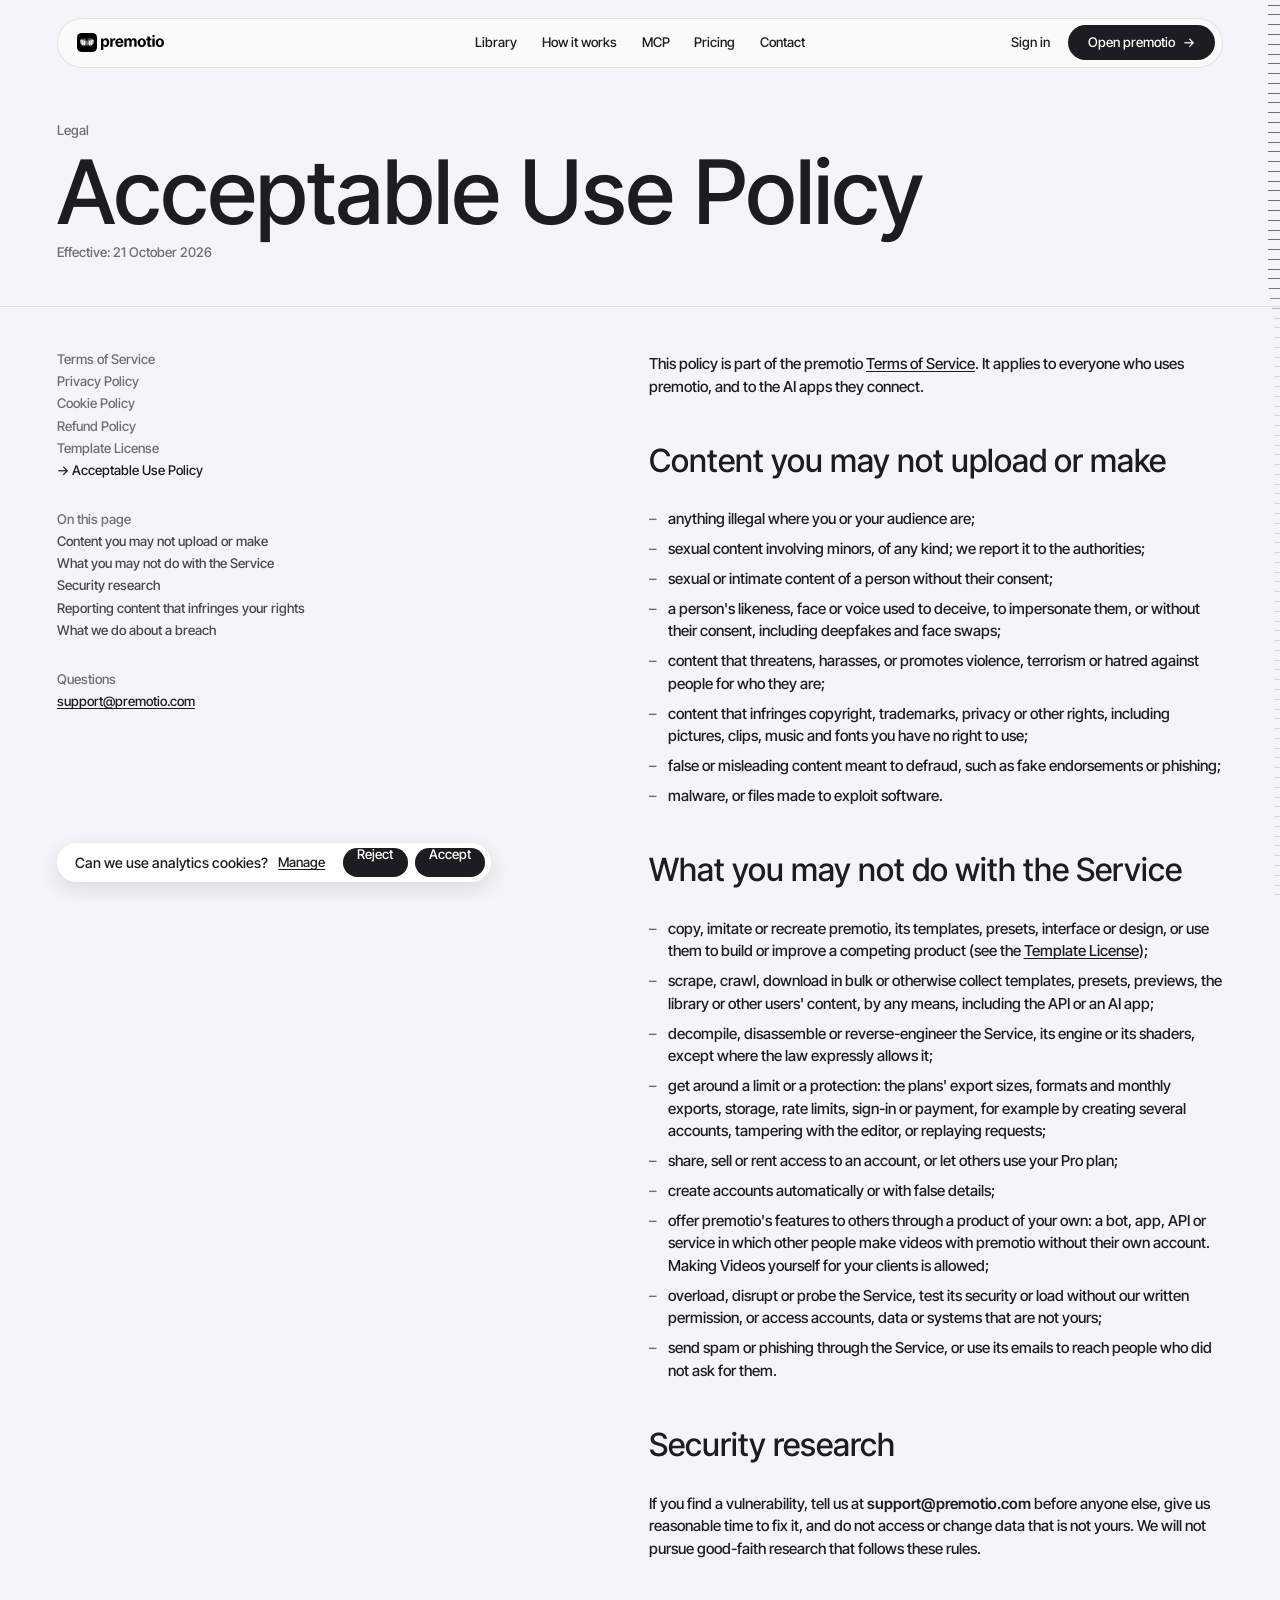
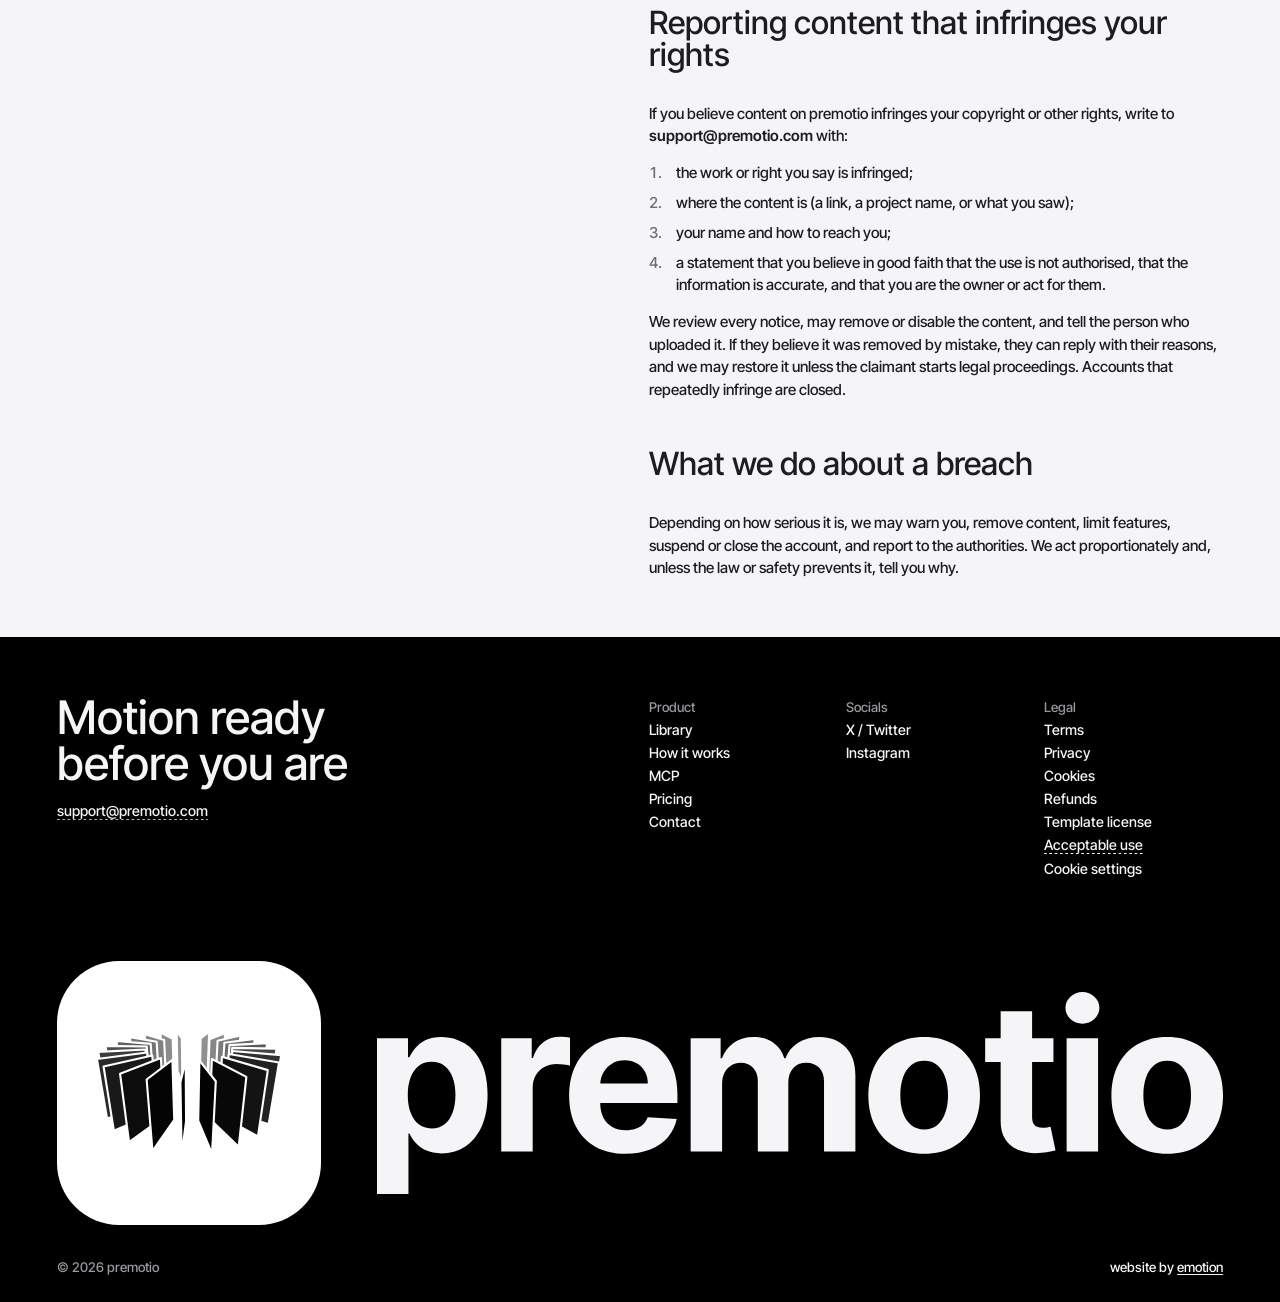
==== legal/acceptable-use/index.html @ 45aa2ffb "first commit" ====
<!DOCTYPE html><html  lang="en" translate="no"><head><meta charset="utf-8"><meta name="viewport" content="width=device-width, initial-scale=1, viewport-fit=cover"><title>Acceptable Use Policy — premotio</title><script type="importmap">{"imports":{"#entry":"/_nuxt/BHQQh9CW.js"}}</script><script>matchMedia('(pointer: fine)').matches&&document.documentElement.classList.add('has-ruler')</script><script>history.scrollRestoration='manual';addEventListener('pagehide',function(){history.scrollRestoration='manual'});if(location.hash){document.documentElement.dataset.place=location.hash;history.replaceState(history.state,'',location.pathname+location.search)}</script><style id="theme-tokens">:root{--bg:#f5f5f7;--bg-rgb:245,245,247;--fg:#1d1d1f;--fg-rgb:29,29,31;--on-fg:#ffffff;--on-fg-rgb:255,255,255;--on-media:var(--bg);--glass:rgba(255, 255, 255, 0.5);--glass-rgb:255,255,255;--hairline:rgba(29, 29, 31, 0.1);--hairline-rgb:29,29,31;--logo:#000000;--logo-rgb:0,0,0;--fg-muted:#6e6e73;--fg-muted-rgb:110,110,115;--fg-secondary:rgba(29, 29, 31, 0.8);--fg-secondary-rgb:29,29,31;--border:#e5e5ea;--border-rgb:229,229,234;--track:#ededf0;--track-rgb:237,237,240;--field:#f0f0f2;--field-rgb:240,240,242;--tick:#d9d9d9;--tick-rgb:217,217,217;--scrim:rgba(0, 0, 0, 0.2);--scrim-rgb:0,0,0;--stage:#000000;--stage-rgb:0,0,0;--inverse-bg:#000000;--inverse-bg-rgb:0,0,0;--inverse-fg:var(--bg);--inverse-muted:#98989d;--inverse-muted-rgb:152,152,157;--inverse-border:#2c2c2e;--inverse-border-rgb:44,44,46}</style><style>@font-face{font-family:Inter Tight;src:local(Inter Tight Variable),url(/fonts/InterTight-Variable.woff2)format("woff2");font-display:swap;font-weight:100 900;font-style:normal}@font-face{font-family:Inter Tight Fallback\: BlinkMacSystemFont;src:local(BlinkMacSystemFont);size-adjust:103.165%;ascent-override:93.9027%;descent-override:23.381%;line-gap-override:0%}@font-face{font-family:Inter Tight Fallback\: Segoe UI;src:local(Segoe UI);size-adjust:96.9163%;ascent-override:99.9574%;descent-override:24.8886%;line-gap-override:0%}@font-face{font-family:Inter Tight Fallback\: Helvetica Neue;src:local(Helvetica Neue);size-adjust:95.4861%;ascent-override:101.455%;descent-override:25.2614%;line-gap-override:0%}@font-face{font-family:Inter Tight Fallback\: Arial;src:local(Arial);size-adjust:96.3855%;ascent-override:100.508%;descent-override:25.0256%;line-gap-override:0%}@font-face{font-family:Inter Tight Fallback\: Noto Sans;src:local(Noto Sans);size-adjust:90.6514%;ascent-override:106.866%;descent-override:26.6086%;line-gap-override:0%}:root{--space-2:.125rem;--space-4:.25rem;--space-6:.375rem;--space-8:.5rem;--space-10:.625rem;--space-12:.75rem;--space-14:.875rem;--space-16:1rem;--space-20:1.25rem;--space-22:1.375rem;--space-28:1.75rem;--space-32:2rem;--space-36:2.25rem;--space-40:2.5rem;--space-48:3rem;--space-52:3.25rem;--space-64:4rem;--layout-width:90rem;--safe-x:max(env(safe-area-inset-left), env(safe-area-inset-right));--layout-margin:max(var(--space-64), var(--safe-x));--layout-content:82rem;--grid-columns:12;--grid-gutter:var(--space-20);--size-nav:3.5rem;--size-button-s:2rem;--size-button-m:2.5rem;--size-button-l:3.25rem;--radius-xs:.375rem;--radius-s:.5rem;--radius-card:.625rem;--radius-m:.75rem;--radius-l:1rem;--radius-xl:1.25rem;--radius-pill:999px;--border-hairline:1px;--blur-glass:1.25rem;--shadow-caption:0 .5rem 1.5rem #1d1d1f1f;--shadow-card-glow:0 .375rem .875rem -.5rem #ffffff59;--shadow-s:0 .125rem .25rem #00000014;--font-sans:"Inter Tight", "Inter Tight Fallback: BlinkMacSystemFont", "Inter Tight Fallback: Segoe UI", "Inter Tight Fallback: Helvetica Neue", "Inter Tight Fallback: Arial", "Inter Tight Fallback: Noto Sans", sans-serif;--font-size-h1:6.25rem;--font-size-h2:3.25rem;--font-size-h3:2.25rem;--font-size-paragraph:1rem;--font-size-label:.9375rem;--font-size-control:1.75rem;--font-size-value:1.3125rem;--font-size-meta:.75rem;--font-size-body:1.0625rem;--font-size-tablet-h1:5rem;--font-size-tablet-h2:2.75rem;--font-size-tablet-h3:1.875rem;--font-size-mobile-h1:3.5rem;--font-size-mobile-h2:2rem;--font-size-mobile-h3:1.5rem;--font-size-mobile-body:1rem;--leading-h1:.9;--leading-paragraph:1.1;--leading-label:1;--leading-body:1.5;--indent-paragraph:7rem}@media (width<=1024px){:root{--layout-margin:max(var(--space-32), var(--safe-x));--grid-columns:8;--grid-gutter:var(--space-16)}}@media (width<=640px) and (aspect-ratio<=1){:root{--layout-margin:max(var(--space-16), var(--safe-x));--grid-columns:6;--grid-gutter:var(--space-12)}}:root{--color-base-black:#000;--color-base-white:#fff;--color-slate-50:#f8fafc;--color-slate-100:#f1f5f9;--color-slate-200:#e2e8f0;--color-slate-300:#cbd5e1;--color-slate-400:#94a3b8;--color-slate-500:#64748b;--color-slate-600:#475569;--color-slate-700:#334155;--color-slate-800:#1e293b;--color-slate-900:#0f172a;--color-slate-950:#020617;--color-gray-50:#f9fafb;--color-gray-100:#f3f4f6;--color-gray-200:#e5e7eb;--color-gray-300:#d1d5db;--color-gray-400:#9ca3af;--color-gray-500:#6b7280;--color-gray-600:#4b5563;--color-gray-700:#374151;--color-gray-800:#1f2937;--color-gray-900:#111827;--color-gray-950:#030712;--color-zinc-50:#fafafa;--color-zinc-100:#f4f4f5;--color-zinc-200:#e4e4e7;--color-zinc-300:#d4d4d8;--color-zinc-400:#a1a1aa;--color-zinc-500:#71717a;--color-zinc-600:#52525b;--color-zinc-700:#3f3f46;--color-zinc-800:#27272a;--color-zinc-900:#18181b;--color-zinc-950:#09090b;--color-neutral-50:#fafafa;--color-neutral-100:#f5f5f5;--color-neutral-200:#e5e5e5;--color-neutral-300:#d4d4d4;--color-neutral-400:#a3a3a3;--color-neutral-500:#737373;--color-neutral-600:#525252;--color-neutral-700:#404040;--color-neutral-800:#262626;--color-neutral-900:#171717;--color-neutral-950:#0a0a0a;--color-stone-50:#fafaf9;--color-stone-100:#f5f5f4;--color-stone-200:#e7e5e4;--color-stone-300:#d6d3d1;--color-stone-400:#a8a29e;--color-stone-500:#78716c;--color-stone-600:#57534e;--color-stone-700:#44403c;--color-stone-800:#292524;--color-stone-900:#1c1917;--color-stone-950:#0c0a09;--color-red-50:#fef2f2;--color-red-100:#fee2e2;--color-red-200:#fecaca;--color-red-300:#fca5a5;--color-red-400:#f87171;--color-red-500:#ef4444;--color-red-600:#dc2626;--color-red-700:#b91c1c;--color-red-800:#991b1b;--color-red-900:#7f1d1d;--color-red-950:#450a0a;--color-orange-50:#fff7ed;--color-orange-100:#ffedd5;--color-orange-200:#fed7aa;--color-orange-300:#fdba74;--color-orange-400:#fb923c;--color-orange-500:#f97316;--color-orange-600:#ea580c;--color-orange-700:#c2410c;--color-orange-800:#9a3412;--color-orange-900:#7c2d12;--color-orange-950:#431407;--color-amber-50:#fffbeb;--color-amber-100:#fef3c7;--color-amber-200:#fde68a;--color-amber-300:#fcd34d;--color-amber-400:#fbbf24;--color-amber-500:#f59e0b;--color-amber-600:#d97706;--color-amber-700:#b45309;--color-amber-800:#92400e;--color-amber-900:#78350f;--color-amber-950:#451a03;--color-yellow-50:#fefce8;--color-yellow-100:#fef9c3;--color-yellow-200:#fef08a;--color-yellow-300:#fde047;--color-yellow-400:#facc15;--color-yellow-500:#eab308;--color-yellow-600:#ca8a04;--color-yellow-700:#a16207;--color-yellow-800:#854d0e;--color-yellow-900:#713f12;--color-yellow-950:#422006;--color-lime-50:#f7fee7;--color-lime-100:#ecfccb;--color-lime-200:#d9f99d;--color-lime-300:#bef264;--color-lime-400:#a3e635;--color-lime-500:#84cc16;--color-lime-600:#65a30d;--color-lime-700:#4d7c0f;--color-lime-800:#3f6212;--color-lime-900:#365314;--color-lime-950:#111;--color-green-50:#f0fdf4;--color-green-100:#dcfce7;--color-green-200:#bbf7d0;--color-green-300:#86efac;--color-green-400:#4ade80;--color-green-500:#22c55e;--color-green-600:#16a34a;--color-green-700:#15803d;--color-green-800:#166534;--color-green-900:#14532d;--color-green-950:#052e16;--color-emerald-50:#ecfdf5;--color-emerald-100:#d1fae5;--color-emerald-200:#a7f3d0;--color-emerald-300:#6ee7b7;--color-emerald-400:#34d399;--color-emerald-500:#10b981;--color-emerald-600:#059669;--color-emerald-700:#047857;--color-emerald-800:#065f46;--color-emerald-900:#064e3b;--color-emerald-950:#022c22;--color-teal-50:#f0fdfa;--color-teal-100:#ccfbf1;--color-teal-200:#99f6e4;--color-teal-300:#5eead4;--color-teal-400:#2dd4bf;--color-teal-500:#14b8a6;--color-teal-600:#0d9488;--color-teal-700:#0f766e;--color-teal-800:#115e59;--color-teal-900:#134e4a;--color-teal-950:#042f2e;--color-cyan-50:#ecfeff;--color-cyan-100:#cffafe;--color-cyan-200:#a5f3fc;--color-cyan-300:#67e8f9;--color-cyan-400:#22d3ee;--color-cyan-500:#06b6d4;--color-cyan-600:#0891b2;--color-cyan-700:#0e7490;--color-cyan-800:#155e75;--color-cyan-900:#164e63;--color-cyan-950:#083344;--color-sky-50:#f0f9ff;--color-sky-100:#e0f2fe;--color-sky-200:#bae6fd;--color-sky-300:#7dd3fc;--color-sky-400:#38bdf8;--color-sky-500:#0ea5e9;--color-sky-600:#0284c7;--color-sky-700:#0369a1;--color-sky-800:#075985;--color-sky-900:#0c4a6e;--color-sky-950:#082f49;--color-blue-50:#eff6ff;--color-blue-100:#dbeafe;--color-blue-200:#bfdbfe;--color-blue-300:#93c5fd;--color-blue-400:#60a5fa;--color-blue-500:#3b82f6;--color-blue-600:#2563eb;--color-blue-700:#1d4ed8;--color-blue-800:#1e40af;--color-blue-900:#1e3a8a;--color-blue-950:#172554;--color-indigo-50:#eef2ff;--color-indigo-100:#e0e7ff;--color-indigo-200:#c7d2fe;--color-indigo-300:#a5b4fc;--color-indigo-400:#818cf8;--color-indigo-500:#6366f1;--color-indigo-600:#4f46e5;--color-indigo-700:#4338ca;--color-indigo-800:#3730a3;--color-indigo-900:#312e81;--color-indigo-950:#1e1b4b;--color-violet-50:#f5f3ff;--color-violet-100:#ede9fe;--color-violet-200:#ddd6fe;--color-violet-300:#c4b5fd;--color-violet-400:#a78bfa;--color-violet-500:#8b5cf6;--color-violet-600:#7c3aed;--color-violet-700:#6d28d9;--color-violet-800:#5b21b6;--color-violet-900:#4c1d95;--color-violet-950:#2e1065;--color-purple-50:#faf5ff;--color-purple-100:#f3e8ff;--color-purple-200:#e9d5ff;--color-purple-300:#d8b4fe;--color-purple-400:#c084fc;--color-purple-500:#a855f7;--color-purple-600:#9333ea;--color-purple-700:#7e22ce;--color-purple-800:#6b21a8;--color-purple-900:#581c87;--color-purple-950:#3b0764;--color-fuchsia-50:#fdf4ff;--color-fuchsia-100:#fae8ff;--color-fuchsia-200:#f5d0fe;--color-fuchsia-300:#f0abfc;--color-fuchsia-400:#e879f9;--color-fuchsia-500:#d946ef;--color-fuchsia-600:#c026d3;--color-fuchsia-700:#a21caf;--color-fuchsia-800:#86198f;--color-fuchsia-900:#701a75;--color-fuchsia-950:#4a044e;--color-pink-50:#fdf2f8;--color-pink-100:#fce7f3;--color-pink-200:#fbcfe8;--color-pink-300:#f9a8d4;--color-pink-400:#f472b6;--color-pink-500:#ec4899;--color-pink-600:#db2777;--color-pink-700:#be185d;--color-pink-800:#9d174d;--color-pink-900:#831843;--color-pink-950:#500724;--color-rose-50:#fff1f2;--color-rose-100:#ffe4e6;--color-rose-200:#fecdd3;--color-rose-300:#fda4af;--color-rose-400:#fb7185;--color-rose-500:#f43f5e;--color-rose-600:#e11d48;--color-rose-700:#be123c;--color-rose-800:#9f1239;--color-rose-900:#881337;--color-rose-950:#4c0519}:root,h1{font-family:var(--font-sans)}h1{font-weight:500;font-size:var(--font-size-h1);line-height:var(--leading-h1)}@media (width<=1024px){h1{font-size:var(--font-size-tablet-h1)}}@media (width<=640px){h1{font-size:var(--font-size-mobile-h1)}}a,abbr,acronym,address,applet,article,aside,audio,b,big,blockquote,body,canvas,caption,center,cite,code,dd,del,details,dfn,div,dl,dt,em,embed,fieldset,figcaption,figure,footer,form,h1,h2,h3,h4,h5,h6,header,hgroup,html,i,iframe,img,ins,kbd,label,legend,li,mark,menu,nav,object,ol,output,p,pre,q,ruby,s,samp,section,small,span,strike,strong,sub,summary,sup,table,tbody,td,tfoot,th,thead,time,tr,tt,u,ul,var,video{vertical-align:baseline;border:0;margin:0;padding:0}html{-webkit-text-size-adjust:100%;-ms-text-size-adjust:100%}a img,fieldset,img{border:none}input[type=email],input[type=tel],input[type=text],textarea{--webkit-appearance:none}button,input[type=submit]{cursor:pointer}button::-moz-focus-inner{border:0;padding:0}input[type=submit]::-moz-focus-inner{border:0;padding:0}textarea{overflow:auto}button,input{border:0;margin:0;padding:0}a,a:focus,button,div,h1,h2,h3,h4,h5,h6,input,select,span,textarea{outline-color:currentColor}ol,ul{list-style-type:none}table{border-spacing:0;border-collapse:collapse;width:100%}html{box-sizing:border-box}*,:after,:before{box-sizing:inherit}a{color:inherit;font:inherit;text-decoration:none}img,picture,svg,video{max-width:100%;display:block}button,input,select,textarea{font:inherit}.container{width:100%;padding-left:var(--layout-margin);padding-right:var(--layout-margin);position:relative}.container--fh{height:100%}.container--nm{padding-left:0;padding-right:0}.grid{grid-template-columns:repeat(var(--grid-columns),1fr);-moz-column-gap:var(--grid-gutter);column-gap:var(--grid-gutter);grid-auto-flow:row;display:grid}.grid,.w-100{width:100%}.w-fit{width:fit-content}.h-100{height:100%}.h-100vh{height:100vh}.m-auto{margin:auto}.ml-auto{margin-left:auto}.mr-auto{margin-right:auto}.mt-1{margin-top:.25rem}.mt-2{margin-top:.5rem}.mt-3{margin-top:.75rem}.mt-4{margin-top:1rem}.mt-5{margin-top:1.25rem}.mt-6{margin-top:1.5rem}.mt-7{margin-top:1.75rem}.mt-8{margin-top:2rem}.mb-1{margin-bottom:.25rem}.mb-2{margin-bottom:.5rem}.mb-3{margin-bottom:.75rem}.mb-4{margin-bottom:1rem}.mb-5{margin-bottom:1.25rem}.mb-6{margin-bottom:1.5rem}.mb-7{margin-bottom:1.75rem}.mb-8{margin-bottom:2rem}.ml-1{margin-left:.25rem}.ml-2{margin-left:.5rem}.ml-3{margin-left:.75rem}.ml-4{margin-left:1rem}.ml-5{margin-left:1.25rem}.ml-6{margin-left:1.5rem}.ml-7{margin-left:1.75rem}.ml-8{margin-left:2rem}.mr-1{margin-right:.25rem}.mr-2{margin-right:.5rem}.mr-3{margin-right:.75rem}.mr-4{margin-right:1rem}.mr-5{margin-right:1.25rem}.mr-6{margin-right:1.5rem}.mr-7{margin-right:1.75rem}.mr-8{margin-right:2rem}.pt-1{padding-top:.25rem}.pt-2{padding-top:.5rem}.pt-3{padding-top:.75rem}.pt-4{padding-top:1rem}.pt-5{padding-top:1.25rem}.pt-6{padding-top:1.5rem}.pt-7{padding-top:1.75rem}.pt-8{padding-top:2rem}.pb-1{padding-bottom:.25rem}.pb-2{padding-bottom:.5rem}.pb-3{padding-bottom:.75rem}.pb-4{padding-bottom:1rem}.pb-5{padding-bottom:1.25rem}.pb-6{padding-bottom:1.5rem}.pb-7{padding-bottom:1.75rem}.pb-8{padding-bottom:2rem}.pl-1{padding-left:.25rem}.pl-2{padding-left:.5rem}.pl-3{padding-left:.75rem}.pl-4{padding-left:1rem}.pl-5{padding-left:1.25rem}.pl-6{padding-left:1.5rem}.pl-7{padding-left:1.75rem}.pl-8{padding-left:2rem}.pr-1{padding-right:.25rem}.pr-2{padding-right:.5rem}.pr-3{padding-right:.75rem}.pr-4{padding-right:1rem}.pr-5{padding-right:1.25rem}.pr-6{padding-right:1.5rem}.pr-7{padding-right:1.75rem}.pr-8{padding-right:2rem}.gap-1{gap:.25rem}.gap-2{gap:.5rem}.gap-3{gap:.75rem}.gap-4{gap:1rem}.gap-5{gap:1.25rem}.gap-6{gap:1.5rem}.gap-7{gap:1.75rem}.gap-8{gap:2rem}.flex{display:flex}.justify-between{justify-content:space-between}.justify-center{justify-content:center}.justify-start{justify-content:flex-start}.justify-end{justify-content:flex-end}.align-center{align-items:center}.align-start{align-items:flex-start}.align-end{align-items:flex-end}.flex-column{flex-direction:column}.shrink{flex-shrink:1}.no-shrink{flex-shrink:0}.grow{flex-grow:1}.no-grow{flex-grow:0}.text-center{text-align:center}.text-left{text-align:left}.text-right{text-align:right}.text-ellipsis{text-overflow:ellipsis;white-space:nowrap;overflow:hidden}.hidden{display:none!important}::selection{color:var(--bg);background:var(--fg)}html{--lightningcss-light:initial;--lightningcss-dark: ;color-scheme:light;-webkit-text-decoration-skip-ink:none;text-decoration-skip-ink:none;font-size:max(12px,1.11111vw)}@media (width<=1024px){html{font-size:16px}}@media (width<390px){html{font-size:max(12px,4.10256vw)}}html.lenis.lenis-stopped.is-opening{overflow:visible}html.has-ruler{scrollbar-width:none;-ms-overflow-style:none}html.has-ruler body::-webkit-scrollbar{width:0;height:0;display:none}html.has-ruler::-webkit-scrollbar{width:0;height:0;display:none}html.ruler-grabbing,html.ruler-grabbing *{cursor:grabbing!important}body{color:var(--fg);background-color:var(--bg);font-family:var(--font-sans);font-weight:600;font-size:var(--font-size-paragraph);line-height:var(--leading-paragraph);-webkit-font-smoothing:antialiased;-moz-osx-font-smoothing:grayscale}.fade-enter-from{opacity:0}.fade-enter-active,.fade-leave-active{transition:opacity .3s}.fade-enter,.fade-leave-to{opacity:0}.iconify{flex-shrink:0;width:1em;height:1em;font-size:1rem;display:block}.sr-only{visibility:visible;clip:rect(0,0,0,0);clip-path:inset(50%);white-space:nowrap;border:0;width:1px;height:1px;margin:-1px;padding:0;position:absolute;overflow:hidden}[tabindex="-1"]:focus{outline:none}[data-reveal]{visibility:hidden}.reveal-line-mask{clip-path:inset(0 -.15em -.2em);overflow:visible!important}.reveal-word{white-space:nowrap}[data-reveal=block]{clip-path:inset(-.375rem)}.app-loader__ground{z-index:200;background:var(--bg);position:fixed;inset:0}.app-loader.is-flying .app-loader__ground{display:none}.app-loader.is-fading>*{opacity:0;transition:opacity .3s linear}.app-loader__mark{z-index:200;pointer-events:none;width:4rem;height:4rem;margin:-2rem 0 0 -2rem;position:fixed;top:50%;left:50%}.app-loader__canvas,.app-loader__mark svg{width:100%;height:100%;display:block;position:absolute;inset:0}.app-loader__mark.is-drawn svg{visibility:hidden}@font-face{font-family:Loader Digits;src:url([data-uri])format("woff2");font-weight:500;font-display:block}.app-loader__count{font-family:var(--font-sans);font-weight:500;font-size:var(--font-size-label);line-height:var(--leading-label);font-family:"Loader Digits",var(--font-sans);color:var(--fg);font-variant-numeric:tabular-nums;clip-path:inset(-.15em -.15em -.2em);z-index:200;pointer-events:none;justify-content:center;display:flex;position:fixed;top:calc(50% + 3rem);left:0;right:0}.app-loader__digit{display:inline-block}html.is-loading,html.is-loading.lenis.lenis-stopped{overflow:hidden}html.is-loading .app-nav .app-nav__bar{transform:translateY(calc(-100% - var(--nav-top)))!important}html.is-landing .app-nav .app-nav__bar{transform:none!important}html.is-loading .hero [data-reveal]{visibility:visible}html.is-landing .app-nav__bar>:is(.app-nav__logo,.app-nav__links,.app-nav__right),html.is-loading .app-nav__bar>:is(.app-nav__logo,.app-nav__links,.app-nav__right){visibility:hidden}</style><style>.logo-mark[data-v-39640a56]{flex-shrink:0}</style><style>.logo-wordmark[data-v-f9a31650]{flex-shrink:0;width:4.40725rem;height:1.05381rem}.logo-wordmark--dark[data-v-f9a31650]{width:4.80794rem;height:1.14963rem}</style><style>.logo-lockup[data-v-a3457c20]{align-items:center;gap:.292313rem;display:inline-flex}.logo-lockup--dark[data-v-a3457c20]{gap:.318875rem}</style><style>:where(button.app-link[data-v-50f980ac]){color:inherit;font:inherit;text-align:inherit;background:0 0;border:0;padding:0}.app-link[data-v-50f980ac]{white-space:nowrap;display:inline-flex}.app-link[data-v-50f980ac]:focus-visible{outline-offset:.25rem;outline:2px solid}.app-link__words[data-v-50f980ac]{display:inline-block;position:relative}.app-link__words.is-set .app-link__text[data-v-50f980ac]{color:#0000}.app-link__lines[data-v-50f980ac]{visibility:hidden;clip-path:inset(-.15em -.15em -.2em);position:absolute;inset:0}.app-link__words.is-set .app-link__lines[data-v-50f980ac]{visibility:inherit}.app-link__line[data-v-50f980ac]{position:absolute;inset:0}.app-link__char[data-v-50f980ac]{position:absolute;top:0;left:0}.app-link__char[data-v-50f980ac]:before{content:attr(data-char)}.app-link__label[data-v-50f980ac]{display:inline-block;position:relative}.app-link__label--line[data-v-50f980ac]{--from:0;--to:1}.app-link__label--line[data-v-50f980ac]:after{content:"";height:var(--border-hairline);clip-path:inset(0 calc((1 - var(--to))*100%) 0 calc(var(--from)*100%));background-image:linear-gradient(90deg,currentColor 50%,#0000 50%);background-size:.375rem 100%;position:absolute;bottom:-.125rem;left:0;right:0}.app-link__slot[data-v-50f980ac]{margin-right:var(--space-6);align-items:center;display:flex;position:absolute;top:0;bottom:0;right:100%;overflow:clip}.app-link__arrow[data-v-50f980ac]{opacity:0;display:inline-block;transform:translate(-100%)}</style><style>.app-button[data-v-db62c44e]{--pull-start:0;--pull-end:0;--radius:calc(var(--height)/2);--reach-start:calc(var(--pull-start)*1rem/16);--reach-end:calc(var(--pull-end)*1rem/16);--tip-start:max(var(--radius) / 2, var(--radius) + var(--pull-start) * .075rem);--tip-end:max(var(--radius) / 2, var(--radius) + var(--pull-end) * .075rem);isolation:isolate;border-radius:var(--radius-pill);white-space:nowrap;flex-shrink:0;display:inline-flex;position:relative}.app-button[data-v-db62c44e]:focus-visible{outline:2px solid var(--fg);outline-offset:2px}.app-button__skin[data-v-db62c44e]{z-index:-1;top:0;bottom:0;left:calc(var(--reach-start)*-1);right:calc(var(--reach-end)*-1);border-radius:var(--tip-start) var(--tip-end) var(--tip-end) var(--tip-start)/var(--radius);transform:scaleY(calc(1 - (var(--pull-start) + var(--pull-end))*.003));position:absolute}.app-button__skin[data-v-db62c44e]:after{content:"";border-radius:inherit;background-color:var(--scrim);opacity:0;transition:opacity .4s cubic-bezier(.16,1,.3,1);position:absolute;inset:0}@media (prefers-reduced-motion:reduce){.app-button__skin[data-v-db62c44e]:after{transition:none}}.app-button.is-shaded .app-button__skin[data-v-db62c44e]:after{opacity:1}.app-button__frame[data-v-db62c44e]{padding:0 var(--pad);clip-path:inset(0 calc(var(--reach-end)*-1) 0 calc(var(--reach-start)*-1) round var(--tip-start) var(--tip-end) var(--tip-end) var(--tip-start)/var(--radius));flex:1;justify-content:center;align-items:center;display:flex}.app-button__content[data-v-db62c44e]{align-items:center;gap:var(--space-10);display:inline-flex;position:relative}.app-button__label[data-v-db62c44e]{display:inline-block}.app-button__arrow-end[data-v-db62c44e],.app-button__arrow-start[data-v-db62c44e]{font-size:var(--font-size-label);display:inline-block}.app-button__arrow-end[data-v-db62c44e]:before,.app-button__arrow-start[data-v-db62c44e]:before{content:"→"}.app-button__arrow-start[data-v-db62c44e]{opacity:0;position:absolute;left:0}.app-button--plain .app-button__arrow-end[data-v-db62c44e],.app-button--plain .app-button__arrow-start[data-v-db62c44e]{display:none}.app-button--primary[data-v-db62c44e]{color:var(--on-fg)}.app-button--primary .app-button__skin[data-v-db62c44e]{background-color:var(--fg)}.app-button--secondary[data-v-db62c44e]{color:var(--fg)}.app-button--secondary .app-button__skin[data-v-db62c44e]{background-color:var(--glass);border:var(--border-hairline) solid var(--hairline);-webkit-backdrop-filter:blur(calc(var(--blur-glass)/2));backdrop-filter:blur(calc(var(--blur-glass)/2))}.app-button--secondary .app-button__skin[data-v-db62c44e]:after{inset:calc(var(--border-hairline)*-1)}.app-button--s[data-v-db62c44e]{--height:var(--size-button-s);--pad:var(--space-16);height:var(--height);font-family:var(--font-sans);font-weight:500;font-size:var(--font-size-label);line-height:var(--leading-label)}.app-button--s .app-button__content[data-v-db62c44e]{gap:var(--space-8)}.app-button--m[data-v-db62c44e]{--height:var(--size-button-m);--pad:var(--space-22);font-size:var(--font-size-label)}.app-button--l[data-v-db62c44e],.app-button--m[data-v-db62c44e]{height:var(--height);font-family:var(--font-sans);font-weight:500;line-height:var(--leading-label)}.app-button--l[data-v-db62c44e]{--height:var(--size-button-l);--pad:var(--space-28);font-size:var(--font-size-paragraph)}</style><style>.app-menu-button[data-v-48e754eb]{width:var(--size-button-m);height:var(--size-button-m);border-radius:var(--radius-pill);background-color:var(--glass);border:var(--border-hairline) solid var(--hairline);-webkit-backdrop-filter:blur(calc(var(--blur-glass)/2));backdrop-filter:blur(calc(var(--blur-glass)/2));flex-shrink:0;position:relative}.app-menu-button[data-v-48e754eb]:focus-visible{outline:2px solid var(--fg);outline-offset:2px}.app-menu-button__bar[data-v-48e754eb]{background-color:var(--fg);width:1rem;height:.09375rem;margin:-.046875rem 0 0 -.5rem;transition:transform .2s cubic-bezier(.16,1,.3,1);position:absolute;top:50%;left:50%;transform:translateY(-.203125rem)}.app-menu-button__bar[data-v-48e754eb]:nth-child(2){transform:translateY(.203125rem)}@media (prefers-reduced-motion:reduce){.app-menu-button__bar[data-v-48e754eb]{transition:none}}.is-open .app-menu-button__bar[data-v-48e754eb]{transform:rotate(45deg)}.is-open .app-menu-button__bar[data-v-48e754eb]:nth-child(2){transform:rotate(-45deg)}</style><style>.app-menu__scrim[data-v-4bed7237]{background-color:var(--scrim);position:fixed;inset:0}.app-menu__panel[data-v-4bed7237]{top:calc(100% + var(--space-8));align-items:flex-start;gap:var(--space-12);max-height:calc(100svh - var(--nav-top)*2 - var(--size-nav) - var(--space-8));overscroll-behavior:contain;padding:var(--space-32) var(--space-32) var(--space-48);border-radius:var(--radius-xl);background-color:var(--glass);border:var(--border-hairline) solid var(--hairline);-webkit-backdrop-filter:blur(calc(var(--blur-glass)/2));backdrop-filter:blur(calc(var(--blur-glass)/2));flex-direction:column;display:flex;position:absolute;left:0;right:0;overflow-y:auto}@media (width<=640px) and (aspect-ratio<=1){.app-menu__panel[data-v-4bed7237]{gap:var(--space-16);padding:var(--space-22)}}.app-menu__links[data-v-4bed7237]{gap:var(--space-12);overflow-clip-margin:.3em;flex-direction:column;display:flex;overflow:clip}.app-menu__link[data-v-4bed7237]{color:var(--fg);font-family:var(--font-sans);font-weight:500;font-size:var(--font-size-h2);line-height:1}@media (width<=1024px){.app-menu__link[data-v-4bed7237]{font-size:var(--font-size-tablet-h2)}}@media (width<=640px){.app-menu__link[data-v-4bed7237]{font-size:var(--font-size-mobile-h2)}}.app-menu__rule[data-v-4bed7237]{background-color:var(--hairline);border:0;align-self:stretch;height:1px;margin:0;display:none}@media (width<=640px) and (aspect-ratio<=1){.app-menu__rule[data-v-4bed7237]{display:block}}.app-menu__sign-in[data-v-4bed7237]{display:none}@media (width<=640px) and (aspect-ratio<=1){.app-menu__sign-in[data-v-4bed7237]{display:inline-flex}}</style><style>.app-nav[data-v-a799f99b]{--nav-top:var(--space-20);z-index:100;top:var(--nav-top);left:var(--layout-margin);right:var(--layout-margin);position:fixed}.app-nav[data-v-a799f99b]:not(.app-nav--active){pointer-events:none}@media (width<=1024px){.app-nav[data-v-a799f99b]{--nav-top:1.5rem}}@media (width<=640px) and (aspect-ratio<=1){.app-nav[data-v-a799f99b]{--nav-top:var(--space-16)}}.app-nav__bar[data-v-a799f99b]{z-index:1;height:var(--size-nav);padding-left:var(--space-22);padding-right:var(--space-8);border-radius:var(--radius-pill);transform:translateY(calc(-100% - var(--nav-top)));background-color:var(--glass);border:var(--border-hairline) solid var(--hairline);-webkit-backdrop-filter:blur(calc(var(--blur-glass)/2));backdrop-filter:blur(calc(var(--blur-glass)/2));justify-content:space-between;align-items:center;transition:transform .45s cubic-bezier(.16,1,.3,1);display:flex;position:relative;overflow:clip}@media (width<=640px) and (aspect-ratio<=1){.app-nav__bar[data-v-a799f99b]{padding-left:var(--space-16)}}:is(.app-nav--active .app-nav__bar[data-v-a799f99b],.app-nav--coming .app-nav__bar[data-v-a799f99b],.app-nav:has(:focus-visible) .app-nav__bar[data-v-a799f99b]){transform:none}.app-nav__logo[data-v-a799f99b]{display:flex}.app-nav__mark[data-v-a799f99b]{display:none}@media (width<=640px) and (aspect-ratio<=1){.app-nav__mark[data-v-a799f99b]{display:block}.app-nav__lockup[data-v-a799f99b]{display:none}}.app-nav__links[data-v-a799f99b]{align-items:center;gap:var(--space-28);display:flex;position:absolute;top:50%;left:50%;transform:translate(-50%,-50%)}@media (width<=1024px){.app-nav__links[data-v-a799f99b]{display:none}}.app-nav__right[data-v-a799f99b]{align-items:center;gap:var(--space-20);display:flex}@media (width<=1024px){.app-nav__right[data-v-a799f99b]{gap:var(--space-12)}}@media (width<=640px) and (aspect-ratio<=1){.app-nav__right[data-v-a799f99b]{gap:var(--space-8)}}.app-nav__link[data-v-a799f99b],.app-nav__sign-in[data-v-a799f99b]{font-family:var(--font-sans);font-weight:500;font-size:var(--font-size-label);line-height:var(--leading-label);color:var(--fg)}@media (width<=640px) and (aspect-ratio<=1){.app-nav__sign-in[data-v-a799f99b]{display:none}}.app-nav__menu-button[data-v-a799f99b]{display:none}@media (width<=1024px){.app-nav__menu-button[data-v-a799f99b]{display:block}}</style><style>.scroll-ruler[data-v-733eba8e]{z-index:90;cursor:pointer;touch-action:none;-webkit-user-select:none;user-select:none;width:.875rem;position:fixed;top:0;bottom:0;right:0}.scroll-ruler__canvas[data-v-733eba8e]{pointer-events:none;width:100%;height:100%;position:absolute;inset:0}</style><style>html.lenis,html.lenis body{height:auto}.lenis:not(.lenis-autoToggle).lenis-stopped{overflow:clip}.lenis [data-lenis-prevent-horizontal],.lenis [data-lenis-prevent-touch],.lenis [data-lenis-prevent-vertical],.lenis [data-lenis-prevent-wheel],.lenis [data-lenis-prevent]{overscroll-behavior:contain}.lenis.lenis-smooth iframe{pointer-events:none}.lenis.lenis-autoToggle{transition-behavior:allow-discrete;transition-property:overflow;transition-duration:1ms}</style><style>.film[data-v-02f47fdf]{--card-w:6.625rem;--card-h:9.375rem;--gap:var(--space-8);--pill:1.625rem;--pill-gap:var(--space-8);--ruler-h:.75rem;--ruler-gap:var(--space-10);--inset:var(--space-8);--pitch:calc(var(--card-w) + var(--gap));width:100%;height:calc(var(--pill) + var(--pill-gap) + var(--ruler-h) + var(--ruler-gap) + var(--card-h));pointer-events:none;-webkit-user-select:none;user-select:none;position:relative;overflow-x:clip}@media (width<=1024px){.film[data-v-02f47fdf]{--card-w:9.375rem;--card-h:13.25rem;--gap:var(--space-10)}}@media (width<=640px) and (aspect-ratio<=1){.film[data-v-02f47fdf]{--card-w:4.5rem;--card-h:6.375rem;--gap:var(--space-6);--pill:1.5rem;--pill-gap:var(--space-6);--ruler-h:.625rem;--ruler-gap:var(--space-8);--inset:var(--space-6)}}.film__time[data-v-02f47fdf]{font-family:var(--font-sans);font-weight:500;font-size:var(--font-size-label);line-height:var(--leading-label);height:var(--pill);padding:0 var(--space-10);border-radius:var(--radius-pill);color:var(--on-fg);font-variant-numeric:tabular-nums;align-items:center;display:flex;top:0;left:50%;transform:translate(-50%)}.film__playhead[data-v-02f47fdf],.film__time[data-v-02f47fdf]{z-index:1;background:var(--fg);position:absolute}.film__playhead[data-v-02f47fdf]{top:var(--pill);bottom:calc(var(--space-8)*-1);width:.125rem;left:calc(50% - .0625rem)}.film__track[data-v-02f47fdf]{--played:0;top:calc(var(--pill) + var(--pill-gap));gap:var(--ruler-gap);transform:translateX(calc((var(--reach) + .5 + var(--played))*-1*var(--pitch)));will-change:transform;flex-direction:column;display:flex;position:absolute;left:50%}.film__ruler[data-v-02f47fdf]{height:var(--ruler-h);background:repeating-linear-gradient(to right,var(--tick) 0 1px,transparent 1px var(--pitch)),repeating-linear-gradient(to right,var(--tick) 0 1px,transparent 1px calc(var(--pitch)/4)) 0 100%/100% 50% no-repeat}.film__strip[data-v-02f47fdf]{display:flex}.film__frame[data-v-02f47fdf]{width:var(--pitch);height:var(--card-h);padding:0 calc(var(--gap)/2);flex:none}.film__poster[data-v-02f47fdf]{-o-object-fit:cover;object-fit:cover;width:100%}.film__empty[data-v-02f47fdf],.film__poster[data-v-02f47fdf]{border-radius:var(--radius-s);height:100%;display:block}.film__empty[data-v-02f47fdf]{font-family:var(--font-sans);font-weight:500;font-size:var(--font-size-label);line-height:var(--leading-label);padding:calc(var(--inset) - 1px);border:1px dashed var(--fg);color:var(--fg-muted)}</style><style>.not-found[data-v-09908026]{--words-gap:var(--space-40);--film-gap:var(--space-36);min-height:100svh;padding-top:calc(var(--space-20) + var(--size-nav));flex-direction:column;display:flex}@media (width<=1024px){.not-found[data-v-09908026]{--words-gap:var(--space-32);--film-gap:var(--space-64)}}@media (width<=640px) and (aspect-ratio<=1){.not-found[data-v-09908026]{--words-gap:1.5rem;--film-gap:var(--space-36);padding-top:calc(var(--space-16) + var(--size-nav))}}.not-found__body[data-v-09908026]{width:100%;padding:var(--space-32) 0;margin:auto 0}.not-found__words[data-v-09908026]{align-items:center;gap:var(--words-gap);padding:0 var(--layout-margin);text-align:center;flex-direction:column;display:flex}.not-found__title[data-v-09908026]{font-family:var(--font-sans);font-weight:500;font-size:var(--font-size-h1);line-height:var(--leading-h1)}@media (width<=1024px){.not-found__title[data-v-09908026]{font-size:var(--font-size-tablet-h1)}}@media (width<=640px){.not-found__title[data-v-09908026]{font-size:var(--font-size-mobile-h1)}}.not-found__title[data-v-09908026]{color:var(--fg);margin:0;line-height:1}.not-found__quiet[data-v-09908026]{color:var(--fg-muted)}.not-found__text[data-v-09908026]{font-family:var(--font-sans);font-weight:600;font-size:var(--font-size-paragraph);line-height:var(--leading-paragraph);color:var(--fg);margin:0}@media (aspect-ratio>1),(width>640px){.not-found__break[data-v-09908026]{display:none}}.not-found__actions[data-v-09908026]{gap:var(--space-12);display:flex}@media (width<=640px) and (aspect-ratio<=1){.not-found__actions[data-v-09908026]{flex-direction:column;align-items:center}}.not-found__film[data-v-09908026]{margin-top:var(--film-gap)}</style><style>.logo-carousel[data-v-31aace83]{aspect-ratio:1;display:block;position:relative}.logo-carousel__canvas[data-v-31aace83],.logo-carousel__still[data-v-31aace83]{width:100%;height:100%;position:absolute;inset:0}.logo-carousel.is-drawn .logo-carousel__still[data-v-31aace83]{visibility:hidden}</style><style>.app-footer[data-v-12c0fe59]{z-index:2;gap:var(--space-64);padding:var(--space-64) var(--layout-margin) var(--space-32);background:var(--inverse-bg);color:var(--inverse-fg);flex-direction:column;display:flex;position:relative}@media (width<=1024px){.app-footer[data-v-12c0fe59]{padding-top:var(--space-48)}}@media (width<=640px) and (aspect-ratio<=1){.app-footer[data-v-12c0fe59]{gap:var(--space-48)}}.app-footer__top[data-v-12c0fe59]{gap:var(--space-20);padding-bottom:var(--space-32);display:flex}@media (width<=1024px){.app-footer__top[data-v-12c0fe59]{gap:var(--space-48);flex-direction:column;padding-bottom:0}}@media (width<=640px) and (aspect-ratio<=1){.app-footer__top[data-v-12c0fe59]{gap:var(--space-40)}}.app-footer__brand[data-v-12c0fe59]{align-items:flex-start;gap:var(--space-20);flex-direction:column;flex:1;display:flex}@media (width<=640px) and (aspect-ratio<=1){.app-footer__brand[data-v-12c0fe59]{gap:var(--space-16)}}.app-footer__line[data-v-12c0fe59]{font-family:var(--font-sans);font-weight:500;font-size:var(--font-size-h2);line-height:1}@media (width<=1024px){.app-footer__line[data-v-12c0fe59]{font-size:var(--font-size-tablet-h2)}}@media (width<=640px){.app-footer__line[data-v-12c0fe59]{font-size:var(--font-size-mobile-h2)}}.app-footer__line[data-v-12c0fe59]{white-space:nowrap;margin:0}.app-footer__mail[data-v-12c0fe59]{font-family:var(--font-sans);font-weight:500;font-size:var(--font-size-paragraph);line-height:var(--leading-label);color:var(--inverse-fg)}.app-footer__links[data-v-12c0fe59]{gap:var(--space-20);padding-top:var(--space-8);flex:1;display:flex}@media (width<=1024px){.app-footer__links[data-v-12c0fe59]{gap:var(--space-16);padding-top:0}}@media (width<=640px) and (aspect-ratio<=1){.app-footer__links[data-v-12c0fe59]{gap:var(--space-32);flex-direction:column}}.app-footer__pages[data-v-12c0fe59]{display:contents}@media (width<=1024px){.app-footer__pages[data-v-12c0fe59]{gap:var(--space-16);flex:1;display:flex}}@media (width<=640px) and (aspect-ratio<=1){.app-footer__pages[data-v-12c0fe59]{gap:var(--space-12)}}.app-footer__column[data-v-12c0fe59]{align-items:flex-start;gap:var(--space-10);flex-direction:column;flex:1;min-width:0;display:flex}@media (width<=1024px){.app-footer__column[data-v-12c0fe59]{gap:var(--space-14)}}.app-footer__title[data-v-12c0fe59]{font-size:var(--font-size-label);color:var(--inverse-muted)}.app-footer__link[data-v-12c0fe59],.app-footer__title[data-v-12c0fe59]{font-family:var(--font-sans);font-weight:500;line-height:var(--leading-label)}.app-footer__link[data-v-12c0fe59]{font-size:var(--font-size-paragraph);color:var(--inverse-fg);position:relative}.app-footer__link.is-current[data-v-12c0fe59]:after{content:"";height:var(--border-hairline);background-image:linear-gradient(90deg,currentColor 50%,#0000 50%);background-size:.375rem 100%;position:absolute;bottom:-.125rem;left:0;right:0}.app-footer__legal[data-v-12c0fe59]{align-items:flex-start;gap:var(--space-10);flex-direction:column;display:flex}@media (width<=1024px){.app-footer__legal[data-v-12c0fe59]{justify-items:start;gap:var(--space-14) var(--space-16);grid-template-rows:repeat(4,auto);grid-template-columns:1fr 1fr;grid-auto-flow:column;width:100%;display:grid}}@media (width<=640px) and (aspect-ratio<=1){.app-footer__legal[data-v-12c0fe59]{-moz-column-gap:var(--space-12);column-gap:var(--space-12)}}.app-footer__sign[data-v-12c0fe59]{gap:var(--space-40);flex-direction:column;display:flex}@media (width<=1024px){.app-footer__sign[data-v-12c0fe59]{gap:var(--space-32)}}@media (width<=640px) and (aspect-ratio<=1){.app-footer__sign[data-v-12c0fe59]{gap:var(--space-20)}}.app-footer__lockup[data-v-12c0fe59]{-moz-column-gap:4.81227%;align-items:center;column-gap:4.81227%;display:flex}.app-footer__mark[data-v-12c0fe59]{flex-shrink:0;width:22.6354%}.app-footer__wordmark[data-v-12c0fe59]{flex-shrink:0;width:72.5524%;height:auto}.app-footer__bottom[data-v-12c0fe59]{justify-content:space-between;gap:var(--space-16);white-space:nowrap;display:flex}.app-footer__small[data-v-12c0fe59]{color:var(--inverse-muted)}.app-footer__credit[data-v-12c0fe59],.app-footer__small[data-v-12c0fe59]{font-family:var(--font-sans);font-weight:500;font-size:var(--font-size-label);line-height:var(--leading-label);flex:1 0 0}.app-footer__credit[data-v-12c0fe59]{text-align:right;color:var(--inverse-fg)}.app-footer__hint[data-v-12c0fe59]{font-family:var(--font-sans);font-weight:500;font-size:var(--font-size-label);line-height:var(--leading-label);color:var(--inverse-muted);display:none}@media (width>=1100px) and (hover:hover) and (pointer:fine) and (prefers-reduced-motion:no-preference){.app-footer__hint[data-v-12c0fe59]{display:block}}.app-footer__studio[data-v-12c0fe59]{color:inherit;text-underline-position:from-font;text-decoration:underline}</style><style>.legal-text__strong[data-v-c93cca15]{font-weight:600}.legal-text__link[data-v-c93cca15]{color:inherit;text-underline-position:from-font;text-decoration:underline}.legal-text__link[data-v-c93cca15]:focus-visible{outline:2px solid var(--fg);outline-offset:.125rem}</style><style>.legal-blocks__p[data-v-6cf8d614]{font-family:var(--font-sans);font-weight:500;font-size:var(--font-size-body);line-height:var(--leading-body)}@media (width<=640px){.legal-blocks__p[data-v-6cf8d614]{font-size:var(--font-size-mobile-body)}}.legal-blocks__p[data-v-6cf8d614]{color:var(--fg);margin:0}.legal-blocks__p.is-strong[data-v-6cf8d614]{font-family:var(--font-sans);font-weight:500;font-size:var(--font-size-body);line-height:var(--leading-body)}@media (width<=640px){.legal-blocks__p.is-strong[data-v-6cf8d614]{font-size:var(--font-size-mobile-body)}}.legal-blocks__p.is-strong[data-v-6cf8d614]{font-weight:600}.legal-blocks__list[data-v-6cf8d614]{gap:var(--space-8);counter-reset:legal-item;flex-direction:column;margin:0;padding:0;list-style:none;display:flex}.legal-blocks__item[data-v-6cf8d614]{gap:var(--space-12);font-family:var(--font-sans);font-weight:500;font-size:var(--font-size-body);line-height:var(--leading-body);display:flex}@media (width<=640px){.legal-blocks__item[data-v-6cf8d614]{font-size:var(--font-size-mobile-body)}}.legal-blocks__item[data-v-6cf8d614]{color:var(--fg);counter-increment:legal-item}.legal-blocks__item[data-v-6cf8d614]:before{content:"–";content:"–"/"";color:var(--fg-muted);flex:none}ol>.legal-blocks__item[data-v-6cf8d614]:before{content:counter(legal-item) ".";font-variant-numeric:tabular-nums;min-width:1.1em}.legal-blocks__text[data-v-6cf8d614]{min-width:0}.legal-blocks__table[data-v-6cf8d614]{flex-direction:column;display:flex}.legal-blocks__row[data-v-6cf8d614]{gap:var(--space-16);padding:var(--space-14) 0;border-top:var(--border-hairline) solid var(--hairline);display:flex}.legal-blocks__row.is-head[data-v-6cf8d614]{padding:var(--space-10) 0}@media (width<=640px) and (aspect-ratio<=1){.legal-blocks__row[data-v-6cf8d614]{gap:var(--space-4);flex-direction:column}.legal-blocks__row.is-head[data-v-6cf8d614]{display:none}}.legal-blocks__head[data-v-6cf8d614]{font-size:var(--font-size-label);line-height:var(--leading-label);flex:var(--grow) 1 0;color:var(--fg-muted)}.legal-blocks__cell[data-v-6cf8d614],.legal-blocks__head[data-v-6cf8d614]{font-family:var(--font-sans);font-weight:500}.legal-blocks__cell[data-v-6cf8d614]{font-size:var(--font-size-body);line-height:var(--leading-body)}@media (width<=640px){.legal-blocks__cell[data-v-6cf8d614]{font-size:var(--font-size-mobile-body)}}.legal-blocks__cell[data-v-6cf8d614]{flex:var(--grow) 1 0;min-width:0;color:var(--fg)}@media (width<=640px) and (aspect-ratio<=1){.legal-blocks__cell[data-v-6cf8d614]{flex:none}.legal-blocks__cell[data-v-6cf8d614]:not(.is-first){font-weight:600}}.legal-blocks__label[data-v-6cf8d614]{display:none}@media (width<=640px) and (aspect-ratio<=1){.legal-blocks__label[data-v-6cf8d614]{display:inline}}</style><style>.legal[data-v-6c7c088c]{--legal-top:8.75rem;--legal-part:var(--space-52)}@media (width<=1024px){.legal[data-v-6c7c088c]{--legal-top:8rem;--legal-part:var(--space-48)}}@media (width<=640px) and (aspect-ratio<=1){.legal[data-v-6c7c088c]{--legal-top:7rem;--legal-part:var(--space-40)}}.legal__header[data-v-6c7c088c]{gap:var(--space-16);padding:var(--legal-top) var(--layout-margin) var(--space-52);flex-direction:column;display:flex}@media (width<=1024px){.legal__header[data-v-6c7c088c]{padding-bottom:var(--space-48)}}@media (width<=640px) and (aspect-ratio<=1){.legal__header[data-v-6c7c088c]{gap:var(--space-12);padding-bottom:var(--space-32)}}.legal__label[data-v-6c7c088c]{font-size:var(--font-size-label);line-height:var(--leading-label);color:var(--fg-muted)}.legal__label[data-v-6c7c088c],.legal__title[data-v-6c7c088c]{font-family:var(--font-sans);font-weight:500}.legal__title[data-v-6c7c088c]{font-size:var(--font-size-h1);line-height:var(--leading-h1)}@media (width<=1024px){.legal__title[data-v-6c7c088c]{font-size:var(--font-size-tablet-h1)}}@media (width<=640px){.legal__title[data-v-6c7c088c]{font-size:var(--font-size-mobile-h1)}}.legal__title[data-v-6c7c088c]{color:var(--fg);margin:0}.legal__body[data-v-6c7c088c]{padding:0 var(--layout-margin) var(--space-64);border-top:var(--border-hairline) solid var(--hairline);justify-content:space-between;display:flex}@media (width<=1024px){.legal__body[data-v-6c7c088c]{gap:var(--space-16)}}@media (width<=640px) and (aspect-ratio<=1){.legal__body[data-v-6c7c088c]{padding-bottom:var(--space-52);flex-direction:column-reverse;justify-content:flex-end}}.legal__side[data-v-6c7c088c]{--side-room:.25rem;top:calc(6.75rem - var(--side-room));align-self:flex-start;gap:var(--space-40);width:calc(26.5rem + var(--side-room)*2);max-height:calc(100dvh - 6.75rem + var(--side-room));margin:calc(var(--legal-part) - var(--side-room)) calc(var(--side-room)*-1) 0;padding:var(--side-room) var(--side-room) var(--space-40);scrollbar-width:none;flex-direction:column;flex:none;display:flex;position:sticky;overflow-y:auto}.legal__side[data-v-6c7c088c]::-webkit-scrollbar{display:none}@media (width<=1024px){.legal__side[data-v-6c7c088c]{width:calc(11.25rem + var(--side-room)*2)}}@media (width<=640px) and (aspect-ratio<=1){.legal__side[data-v-6c7c088c]{width:auto;max-height:none;padding:var(--space-40) 0 0;align-self:auto;margin:0;position:static;overflow-y:visible}}.legal__group[data-v-6c7c088c]{align-items:flex-start;gap:var(--space-10);flex-direction:column;display:flex}.legal__pages-label[data-v-6c7c088c]{display:none}@media (width<=640px) and (aspect-ratio<=1){.legal__pages-label[data-v-6c7c088c]{display:block}}@media (width<=1024px){.legal__toc[data-v-6c7c088c]{display:none}}.legal__link[data-v-6c7c088c]{font-family:var(--font-sans);font-weight:500;font-size:var(--font-size-label);line-height:var(--leading-label);color:var(--fg-muted);text-decoration:none;position:relative}.legal__link.is-current[data-v-6c7c088c],.legal__link.is-mail[data-v-6c7c088c]{color:var(--fg)}.legal__link.is-section[data-v-6c7c088c]{color:var(--fg-secondary);transition:color .2s}.legal__link.is-reading[data-v-6c7c088c]{color:var(--fg)}.legal__link.is-reading[data-v-6c7c088c]:after{content:"";height:var(--border-hairline);background-image:linear-gradient(90deg,currentColor 50%,#0000 50%);background-size:.375rem 100%;position:absolute;bottom:-.125rem;left:0;right:0}.legal__link.is-mail[data-v-6c7c088c]{text-underline-position:from-font;text-decoration:underline}.legal__link[data-v-6c7c088c]:focus-visible{outline:2px solid var(--fg);outline-offset:.125rem}.legal__content[data-v-6c7c088c]{width:40.375rem}@media (width<=1024px){.legal__content[data-v-6c7c088c]{flex:1;width:auto;min-width:0}}.legal__part[data-v-6c7c088c]{gap:var(--space-16);padding-top:var(--legal-part);flex-direction:column;display:flex}.legal__heading[data-v-6c7c088c]{font-family:var(--font-sans);font-weight:500;font-size:var(--font-size-h3);line-height:1}@media (width<=1024px){.legal__heading[data-v-6c7c088c]{font-size:var(--font-size-tablet-h3)}}@media (width<=640px){.legal__heading[data-v-6c7c088c]{font-size:var(--font-size-mobile-h3)}}.legal__heading[data-v-6c7c088c]{margin:0 0 var(--space-20);color:var(--fg)}</style><link rel="preload" as="fetch" crossorigin="anonymous" href="/legal/acceptable-use/_payload.json?_b=d713fed5-4228-4642-b9b7-ce9195c5d353"><link rel="modulepreload" as="script" crossorigin href="/_nuxt/BHQQh9CW.js"><link rel="preload" as="font" crossorigin href="/fonts/InterTight-Variable.woff2"><link rel="modulepreload" as="script" crossorigin href="/_nuxt/O1SVVnHy.js"><link rel="modulepreload" as="script" crossorigin href="/_nuxt/BkCpsaxO.js"><link rel="modulepreload" as="script" crossorigin href="/_nuxt/CeRC1V7Q.js"><link rel="modulepreload" as="script" crossorigin href="/_nuxt/DNDwzQ6k.js"><link rel="modulepreload" as="script" crossorigin href="/_nuxt/CPWSLb6a.js"><link rel="modulepreload" as="script" crossorigin href="/_nuxt/5NfomtDp.js"><script type="module" src="/_nuxt/BHQQh9CW.js" crossorigin></script><link rel="prefetch" as="image" type="image/svg+xml" href="/_nuxt/mark.C6BgRHx3.svg"><link rel="prefetch" as="image" type="image/svg+xml" href="/_nuxt/mark-on-dark.CNBO27cc.svg"><link rel="prefetch" as="image" type="image/svg+xml" href="/_nuxt/wordmark.BhESjaqX.svg"><link rel="prefetch" as="image" type="image/svg+xml" href="/_nuxt/wordmark-on-dark.Bh-0pk6H.svg"><link rel="prefetch" as="style" crossorigin href="/_nuxt/AppConsent.BVTm_rDP.css"><link rel="prefetch" as="script" crossorigin href="/_nuxt/BPaPqAEy.js"><link rel="prefetch" as="script" crossorigin href="/_nuxt/DQQoFbHY.js"><meta name="theme-color" content="#f5f5f7"><meta name="color-scheme" content="light"><meta name="format-detection" content="telephone=no"><meta name="google" content="notranslate"><meta name="application-name" content="premotio"><meta name="apple-mobile-web-app-title" content="premotio"><meta property="og:site_name" content="premotio"><meta property="og:type" content="website"><meta property="og:locale" content="en_US"><meta name="twitter:card" content="summary_large_image"><link rel="icon" href="/favicon.ico" sizes="48x48"><link rel="icon" type="image/svg+xml" href="/favicon.svg"><link rel="apple-touch-icon" href="/apple-touch-icon.png"><link rel="manifest" href="/site.webmanifest"><noscript><style>.app-loader{display:none}[data-reveal]{visibility:visible}.story__room{height:0!important}.story__stage{position:relative!important;transform:none!important}</style></noscript><meta name="description" content="This policy is part of the premotio Terms of Service. It applies to everyone who uses premotio, and to the AI apps they connect."><meta name="robots" content="index, follow, max-image-preview:large"><meta property="og:url" content="https://premotio.com/legal/acceptable-use"><meta property="og:title" content="Acceptable Use Policy — premotio"><meta property="og:description" content="This policy is part of the premotio Terms of Service. It applies to everyone who uses premotio, and to the AI apps they connect."><meta property="og:image" content="https://premotio.com/og-acceptable-use.png"><meta property="og:image:type" content="image/png"><meta property="og:image:width" content="1200"><meta property="og:image:height" content="630"><meta property="og:image:alt" content="Acceptable Use Policy, premotio"><meta name="twitter:title" content="Acceptable Use Policy — premotio"><meta name="twitter:description" content="This policy is part of the premotio Terms of Service. It applies to everyone who uses premotio, and to the AI apps they connect."><link rel="canonical" href="https://premotio.com/legal/acceptable-use"><script type="application/ld+json">{"@context":"https://schema.org","@graph":[{"@type":"Organization","@id":"https://premotio.com/#organization","name":"premotio","url":"https://premotio.com/","logo":{"@type":"ImageObject","url":"https://premotio.com/icon-512.png","width":512,"height":512},"email":"support@premotio.com","contactPoint":{"@type":"ContactPoint","contactType":"customer support","email":"support@premotio.com"}},{"@type":"WebSite","@id":"https://premotio.com/#website","url":"https://premotio.com/","name":"premotio","description":"premotio turns finished design into polished motion without sending you into a video editor. Pick a preset, drop in your work and export a looping video.","inLanguage":"en","publisher":{"@id":"https://premotio.com/#organization"}},{"@type":"WebPage","@id":"https://premotio.com/legal/acceptable-use#webpage","url":"https://premotio.com/legal/acceptable-use","name":"Acceptable Use Policy","description":"This policy is part of the premotio Terms of Service. It applies to everyone who uses premotio, and to the AI apps they connect.","primaryImageOfPage":"https://premotio.com/og-acceptable-use.png","inLanguage":"en","isPartOf":{"@id":"https://premotio.com/#website"},"publisher":{"@id":"https://premotio.com/#organization"},"breadcrumb":{"@type":"BreadcrumbList","itemListElement":[{"@type":"ListItem","position":1,"name":"Home","item":"https://premotio.com/"},{"@type":"ListItem","position":2,"name":"Acceptable Use Policy","item":"https://premotio.com/legal/acceptable-use"}]}}]}</script></head><body><div id="__nuxt"><!--[--><header class="app-nav app-nav--active" data-v-a799f99b><div class="app-nav__bar" data-v-a799f99b><a href="/" class="app-nav__logo" aria-label="premotio, home" data-v-a799f99b><span class="logo-lockup app-nav__lockup" data-v-a799f99b data-v-a3457c20><img class="logo-mark" src="/_nuxt/mark.C6BgRHx3.svg" width="22" height="22" style="width:1.375rem;height:1.375rem;" alt data-v-a3457c20 data-v-39640a56><img class="logo-wordmark" src="/_nuxt/wordmark.BhESjaqX.svg" width="71" height="17" alt="premotio" data-v-a3457c20 data-v-f9a31650></span><img class="logo-mark app-nav__mark" src="/_nuxt/mark.C6BgRHx3.svg" width="36" height="36" style="width:2.25rem;height:2.25rem;" alt data-v-a799f99b data-v-39640a56></a><nav class="app-nav__links" aria-label="Sections" data-v-a799f99b><!--[--><a href="/#library" class="app-link app-link--roll app-nav__link" data-v-a799f99b data-v-50f980ac><span class="app-link__words" data-v-50f980ac><span class="app-link__text" data-v-50f980ac><!--[-->Library<!--]--></span><span class="app-link__lines" aria-hidden="true" data-v-50f980ac><!--[--><span class="app-link__line" data-v-50f980ac><!--[--><span class="app-link__char" data-char="L" data-v-50f980ac></span><span class="app-link__char" data-char="i" data-v-50f980ac></span><span class="app-link__char" data-char="b" data-v-50f980ac></span><span class="app-link__char" data-char="r" data-v-50f980ac></span><span class="app-link__char" data-char="a" data-v-50f980ac></span><span class="app-link__char" data-char="r" data-v-50f980ac></span><span class="app-link__char" data-char="y" data-v-50f980ac></span><!--]--></span><span class="app-link__line" data-v-50f980ac><!--[--><span class="app-link__char" data-char="L" data-v-50f980ac></span><span class="app-link__char" data-char="i" data-v-50f980ac></span><span class="app-link__char" data-char="b" data-v-50f980ac></span><span class="app-link__char" data-char="r" data-v-50f980ac></span><span class="app-link__char" data-char="a" data-v-50f980ac></span><span class="app-link__char" data-char="r" data-v-50f980ac></span><span class="app-link__char" data-char="y" data-v-50f980ac></span><!--]--></span><!--]--></span></span></a><a href="/#how-it-works" class="app-link app-link--roll app-nav__link" data-v-a799f99b data-v-50f980ac><span class="app-link__words" data-v-50f980ac><span class="app-link__text" data-v-50f980ac><!--[-->How it works<!--]--></span><span class="app-link__lines" aria-hidden="true" data-v-50f980ac><!--[--><span class="app-link__line" data-v-50f980ac><!--[--><span class="app-link__char" data-char="H" data-v-50f980ac></span><span class="app-link__char" data-char="o" data-v-50f980ac></span><span class="app-link__char" data-char="w" data-v-50f980ac></span><span class="app-link__char" data-char="i" data-v-50f980ac></span><span class="app-link__char" data-char="t" data-v-50f980ac></span><span class="app-link__char" data-char="w" data-v-50f980ac></span><span class="app-link__char" data-char="o" data-v-50f980ac></span><span class="app-link__char" data-char="r" data-v-50f980ac></span><span class="app-link__char" data-char="k" data-v-50f980ac></span><span class="app-link__char" data-char="s" data-v-50f980ac></span><!--]--></span><span class="app-link__line" data-v-50f980ac><!--[--><span class="app-link__char" data-char="H" data-v-50f980ac></span><span class="app-link__char" data-char="o" data-v-50f980ac></span><span class="app-link__char" data-char="w" data-v-50f980ac></span><span class="app-link__char" data-char="i" data-v-50f980ac></span><span class="app-link__char" data-char="t" data-v-50f980ac></span><span class="app-link__char" data-char="w" data-v-50f980ac></span><span class="app-link__char" data-char="o" data-v-50f980ac></span><span class="app-link__char" data-char="r" data-v-50f980ac></span><span class="app-link__char" data-char="k" data-v-50f980ac></span><span class="app-link__char" data-char="s" data-v-50f980ac></span><!--]--></span><!--]--></span></span></a><a href="/#mcp" class="app-link app-link--roll app-nav__link" data-v-a799f99b data-v-50f980ac><span class="app-link__words" data-v-50f980ac><span class="app-link__text" data-v-50f980ac><!--[-->MCP<!--]--></span><span class="app-link__lines" aria-hidden="true" data-v-50f980ac><!--[--><span class="app-link__line" data-v-50f980ac><!--[--><span class="app-link__char" data-char="M" data-v-50f980ac></span><span class="app-link__char" data-char="C" data-v-50f980ac></span><span class="app-link__char" data-char="P" data-v-50f980ac></span><!--]--></span><span class="app-link__line" data-v-50f980ac><!--[--><span class="app-link__char" data-char="M" data-v-50f980ac></span><span class="app-link__char" data-char="C" data-v-50f980ac></span><span class="app-link__char" data-char="P" data-v-50f980ac></span><!--]--></span><!--]--></span></span></a><a href="/#pricing" class="app-link app-link--roll app-nav__link" data-v-a799f99b data-v-50f980ac><span class="app-link__words" data-v-50f980ac><span class="app-link__text" data-v-50f980ac><!--[-->Pricing<!--]--></span><span class="app-link__lines" aria-hidden="true" data-v-50f980ac><!--[--><span class="app-link__line" data-v-50f980ac><!--[--><span class="app-link__char" data-char="P" data-v-50f980ac></span><span class="app-link__char" data-char="r" data-v-50f980ac></span><span class="app-link__char" data-char="i" data-v-50f980ac></span><span class="app-link__char" data-char="c" data-v-50f980ac></span><span class="app-link__char" data-char="i" data-v-50f980ac></span><span class="app-link__char" data-char="n" data-v-50f980ac></span><span class="app-link__char" data-char="g" data-v-50f980ac></span><!--]--></span><span class="app-link__line" data-v-50f980ac><!--[--><span class="app-link__char" data-char="P" data-v-50f980ac></span><span class="app-link__char" data-char="r" data-v-50f980ac></span><span class="app-link__char" data-char="i" data-v-50f980ac></span><span class="app-link__char" data-char="c" data-v-50f980ac></span><span class="app-link__char" data-char="i" data-v-50f980ac></span><span class="app-link__char" data-char="n" data-v-50f980ac></span><span class="app-link__char" data-char="g" data-v-50f980ac></span><!--]--></span><!--]--></span></span></a><a href="/#contact" class="app-link app-link--roll app-nav__link" data-v-a799f99b data-v-50f980ac><span class="app-link__words" data-v-50f980ac><span class="app-link__text" data-v-50f980ac><!--[-->Contact<!--]--></span><span class="app-link__lines" aria-hidden="true" data-v-50f980ac><!--[--><span class="app-link__line" data-v-50f980ac><!--[--><span class="app-link__char" data-char="C" data-v-50f980ac></span><span class="app-link__char" data-char="o" data-v-50f980ac></span><span class="app-link__char" data-char="n" data-v-50f980ac></span><span class="app-link__char" data-char="t" data-v-50f980ac></span><span class="app-link__char" data-char="a" data-v-50f980ac></span><span class="app-link__char" data-char="c" data-v-50f980ac></span><span class="app-link__char" data-char="t" data-v-50f980ac></span><!--]--></span><span class="app-link__line" data-v-50f980ac><!--[--><span class="app-link__char" data-char="C" data-v-50f980ac></span><span class="app-link__char" data-char="o" data-v-50f980ac></span><span class="app-link__char" data-char="n" data-v-50f980ac></span><span class="app-link__char" data-char="t" data-v-50f980ac></span><span class="app-link__char" data-char="a" data-v-50f980ac></span><span class="app-link__char" data-char="c" data-v-50f980ac></span><span class="app-link__char" data-char="t" data-v-50f980ac></span><!--]--></span><!--]--></span></span></a><!--]--></nav><div class="app-nav__right" data-v-a799f99b><a href="https://app.premotio.com/?signin" rel="noopener noreferrer" target="_blank" class="app-link app-link--roll app-nav__sign-in" data-v-a799f99b data-v-50f980ac><span class="app-link__words" data-v-50f980ac><span class="app-link__text" data-v-50f980ac><!--[-->Sign in<!--]--></span><span class="app-link__lines" aria-hidden="true" data-v-50f980ac><!--[--><span class="app-link__line" data-v-50f980ac><!--[--><span class="app-link__char" data-char="S" data-v-50f980ac></span><span class="app-link__char" data-char="i" data-v-50f980ac></span><span class="app-link__char" data-char="g" data-v-50f980ac></span><span class="app-link__char" data-char="n" data-v-50f980ac></span><span class="app-link__char" data-char="i" data-v-50f980ac></span><span class="app-link__char" data-char="n" data-v-50f980ac></span><!--]--></span><span class="app-link__line" data-v-50f980ac><!--[--><span class="app-link__char" data-char="S" data-v-50f980ac></span><span class="app-link__char" data-char="i" data-v-50f980ac></span><span class="app-link__char" data-char="g" data-v-50f980ac></span><span class="app-link__char" data-char="n" data-v-50f980ac></span><span class="app-link__char" data-char="i" data-v-50f980ac></span><span class="app-link__char" data-char="n" data-v-50f980ac></span><!--]--></span><!--]--></span></span></a><a href="https://app.premotio.com" rel="noopener noreferrer" target="_blank" class="app-button app-button--primary app-button--m" data-v-a799f99b data-v-db62c44e><span class="app-button__skin" aria-hidden="true" data-v-db62c44e></span><span class="app-button__frame" data-v-db62c44e><span class="app-button__content" data-v-db62c44e><span class="app-button__arrow-start" aria-hidden="true" data-v-db62c44e></span><span class="app-button__label" data-v-db62c44e><!--[-->Open premotio<!--]--></span><span class="app-button__arrow-end" aria-hidden="true" data-v-db62c44e></span></span></span></a><button type="button" class="app-menu-button app-nav__menu-button" aria-expanded="false" aria-label="Menu" data-v-a799f99b data-v-48e754eb><span class="app-menu-button__bar" aria-hidden="true" data-v-48e754eb></span><span class="app-menu-button__bar" aria-hidden="true" data-v-48e754eb></span></button></div></div><!----></header><div></div><!----><!--[--><!--[--><main class="legal" data-v-6c7c088c><header class="legal__header" data-v-6c7c088c><span class="legal__label" data-v-6c7c088c>Legal</span><h1 class="legal__title" data-v-6c7c088c>Acceptable Use Policy</h1><span class="legal__label" data-v-6c7c088c>Effective: 21 October 2026</span></header><div class="legal__body" data-v-6c7c088c><aside class="legal__side" data-v-6c7c088c><nav class="legal__group" aria-label="Legal pages" data-v-6c7c088c><span class="legal__label legal__pages-label" data-v-6c7c088c>Legal</span><!--[--><a href="/legal/terms" class="legal__link" data-v-6c7c088c>Terms of Service</a><a href="/legal/privacy" class="legal__link" data-v-6c7c088c>Privacy Policy</a><a href="/legal/cookies" class="legal__link" data-v-6c7c088c>Cookie Policy</a><a href="/legal/refunds" class="legal__link" data-v-6c7c088c>Refund Policy</a><a href="/legal/license" class="legal__link" data-v-6c7c088c>Template License</a><a aria-current="page" href="/legal/acceptable-use" class="router-link-active router-link-exact-active legal__link is-current" data-v-6c7c088c>→ Acceptable Use Policy</a><!--]--></nav><nav class="legal__group legal__toc" aria-label="On this page" data-v-6c7c088c><span class="legal__label" data-v-6c7c088c>On this page</span><!--[--><a href="#content-you-may-not-upload-or-make" class="legal__link is-section" data-v-6c7c088c>Content you may not upload or make</a><a href="#what-you-may-not-do-with-the-service" class="legal__link is-section" data-v-6c7c088c>What you may not do with the Service</a><a href="#security-research" class="legal__link is-section" data-v-6c7c088c>Security research</a><a href="#reporting-content-that-infringes-your-rights" class="legal__link is-section" data-v-6c7c088c>Reporting content that infringes your rights</a><a href="#what-we-do-about-a-breach" class="legal__link is-section" data-v-6c7c088c>What we do about a breach</a><!--]--></nav><div class="legal__group" data-v-6c7c088c><span class="legal__label" data-v-6c7c088c>Questions</span><a class="legal__link is-mail" href="mailto:support@premotio.com" data-v-6c7c088c>support@premotio.com</a></div></aside><article class="legal__content" data-v-6c7c088c><div class="legal__part" data-v-6c7c088c><!--[--><!--[--><p class="legal-blocks__p" data-v-6cf8d614><!--[--><!--[--><!--[-->This policy is part of the premotio <!--]--><!--]--><!--[--><a href="/legal/terms" class="legal-text__link" data-v-c93cca15>Terms of Service</a><!--]--><!--[--><!--[-->. It applies to everyone who uses premotio, and to the AI apps they connect.<!--]--><!--]--><!--]--></p><!--]--><!--]--></div><!--[--><section id="content-you-may-not-upload-or-make" class="legal__part" aria-labelledby="content-you-may-not-upload-or-make-title" data-v-6c7c088c><h2 id="content-you-may-not-upload-or-make-title" class="legal__heading" data-v-6c7c088c>Content you may not upload or make</h2><!--[--><!--[--><ul class="legal-blocks__list" data-v-6cf8d614><!--[--><li class="legal-blocks__item" data-v-6cf8d614><span class="legal-blocks__text" data-v-6cf8d614><!--[--><!--[--><!--[-->anything illegal where you or your audience are;<!--]--><!--]--><!--]--></span></li><li class="legal-blocks__item" data-v-6cf8d614><span class="legal-blocks__text" data-v-6cf8d614><!--[--><!--[--><!--[-->sexual content involving minors, of any kind; we report it to the authorities;<!--]--><!--]--><!--]--></span></li><li class="legal-blocks__item" data-v-6cf8d614><span class="legal-blocks__text" data-v-6cf8d614><!--[--><!--[--><!--[-->sexual or intimate content of a person without their consent;<!--]--><!--]--><!--]--></span></li><li class="legal-blocks__item" data-v-6cf8d614><span class="legal-blocks__text" data-v-6cf8d614><!--[--><!--[--><!--[-->a person&#39;s likeness, face or voice used to deceive, to impersonate them, or without their consent, including deepfakes and face swaps;<!--]--><!--]--><!--]--></span></li><li class="legal-blocks__item" data-v-6cf8d614><span class="legal-blocks__text" data-v-6cf8d614><!--[--><!--[--><!--[-->content that threatens, harasses, or promotes violence, terrorism or hatred against people for who they are;<!--]--><!--]--><!--]--></span></li><li class="legal-blocks__item" data-v-6cf8d614><span class="legal-blocks__text" data-v-6cf8d614><!--[--><!--[--><!--[-->content that infringes copyright, trademarks, privacy or other rights, including pictures, clips, music and fonts you have no right to use;<!--]--><!--]--><!--]--></span></li><li class="legal-blocks__item" data-v-6cf8d614><span class="legal-blocks__text" data-v-6cf8d614><!--[--><!--[--><!--[-->false or misleading content meant to defraud, such as fake endorsements or phishing;<!--]--><!--]--><!--]--></span></li><li class="legal-blocks__item" data-v-6cf8d614><span class="legal-blocks__text" data-v-6cf8d614><!--[--><!--[--><!--[-->malware, or files made to exploit software.<!--]--><!--]--><!--]--></span></li><!--]--></ul><!--]--><!--]--></section><section id="what-you-may-not-do-with-the-service" class="legal__part" aria-labelledby="what-you-may-not-do-with-the-service-title" data-v-6c7c088c><h2 id="what-you-may-not-do-with-the-service-title" class="legal__heading" data-v-6c7c088c>What you may not do with the Service</h2><!--[--><!--[--><ul class="legal-blocks__list" data-v-6cf8d614><!--[--><li class="legal-blocks__item" data-v-6cf8d614><span class="legal-blocks__text" data-v-6cf8d614><!--[--><!--[--><!--[-->copy, imitate or recreate premotio, its templates, presets, interface or design, or use them to build or improve a competing product (see the <!--]--><!--]--><!--[--><a href="/legal/license" class="legal-text__link" data-v-c93cca15>Template License</a><!--]--><!--[--><!--[-->);<!--]--><!--]--><!--]--></span></li><li class="legal-blocks__item" data-v-6cf8d614><span class="legal-blocks__text" data-v-6cf8d614><!--[--><!--[--><!--[-->scrape, crawl, download in bulk or otherwise collect templates, presets, previews, the library or other users&#39; content, by any means, including the API or an AI app;<!--]--><!--]--><!--]--></span></li><li class="legal-blocks__item" data-v-6cf8d614><span class="legal-blocks__text" data-v-6cf8d614><!--[--><!--[--><!--[-->decompile, disassemble or reverse-engineer the Service, its engine or its shaders, except where the law expressly allows it;<!--]--><!--]--><!--]--></span></li><li class="legal-blocks__item" data-v-6cf8d614><span class="legal-blocks__text" data-v-6cf8d614><!--[--><!--[--><!--[-->get around a limit or a protection: the plans&#39; export sizes, formats and monthly exports, storage, rate limits, sign-in or payment, for example by creating several accounts, tampering with the editor, or replaying requests;<!--]--><!--]--><!--]--></span></li><li class="legal-blocks__item" data-v-6cf8d614><span class="legal-blocks__text" data-v-6cf8d614><!--[--><!--[--><!--[-->share, sell or rent access to an account, or let others use your Pro plan;<!--]--><!--]--><!--]--></span></li><li class="legal-blocks__item" data-v-6cf8d614><span class="legal-blocks__text" data-v-6cf8d614><!--[--><!--[--><!--[-->create accounts automatically or with false details;<!--]--><!--]--><!--]--></span></li><li class="legal-blocks__item" data-v-6cf8d614><span class="legal-blocks__text" data-v-6cf8d614><!--[--><!--[--><!--[-->offer premotio&#39;s features to others through a product of your own: a bot, app, API or service in which other people make videos with premotio without their own account. Making Videos yourself for your clients is allowed;<!--]--><!--]--><!--]--></span></li><li class="legal-blocks__item" data-v-6cf8d614><span class="legal-blocks__text" data-v-6cf8d614><!--[--><!--[--><!--[-->overload, disrupt or probe the Service, test its security or load without our written permission, or access accounts, data or systems that are not yours;<!--]--><!--]--><!--]--></span></li><li class="legal-blocks__item" data-v-6cf8d614><span class="legal-blocks__text" data-v-6cf8d614><!--[--><!--[--><!--[-->send spam or phishing through the Service, or use its emails to reach people who did not ask for them.<!--]--><!--]--><!--]--></span></li><!--]--></ul><!--]--><!--]--></section><section id="security-research" class="legal__part" aria-labelledby="security-research-title" data-v-6c7c088c><h2 id="security-research-title" class="legal__heading" data-v-6c7c088c>Security research</h2><!--[--><!--[--><p class="legal-blocks__p" data-v-6cf8d614><!--[--><!--[--><!--[-->If you find a vulnerability, tell us at <!--]--><!--]--><!--[--><strong class="legal-text__strong" data-v-c93cca15>support@premotio.com</strong><!--]--><!--[--><!--[--> before anyone else, give us reasonable time to fix it, and do not access or change data that is not yours. We will not pursue good-faith research that follows these rules.<!--]--><!--]--><!--]--></p><!--]--><!--]--></section><section id="reporting-content-that-infringes-your-rights" class="legal__part" aria-labelledby="reporting-content-that-infringes-your-rights-title" data-v-6c7c088c><h2 id="reporting-content-that-infringes-your-rights-title" class="legal__heading" data-v-6c7c088c>Reporting content that infringes your rights</h2><!--[--><!--[--><p class="legal-blocks__p" data-v-6cf8d614><!--[--><!--[--><!--[-->If you believe content on premotio infringes your copyright or other rights, write to <!--]--><!--]--><!--[--><strong class="legal-text__strong" data-v-c93cca15>support@premotio.com</strong><!--]--><!--[--><!--[--> with:<!--]--><!--]--><!--]--></p><!--]--><!--[--><ol class="legal-blocks__list" data-v-6cf8d614><!--[--><li class="legal-blocks__item" data-v-6cf8d614><span class="legal-blocks__text" data-v-6cf8d614><!--[--><!--[--><!--[-->the work or right you say is infringed;<!--]--><!--]--><!--]--></span></li><li class="legal-blocks__item" data-v-6cf8d614><span class="legal-blocks__text" data-v-6cf8d614><!--[--><!--[--><!--[-->where the content is (a link, a project name, or what you saw);<!--]--><!--]--><!--]--></span></li><li class="legal-blocks__item" data-v-6cf8d614><span class="legal-blocks__text" data-v-6cf8d614><!--[--><!--[--><!--[-->your name and how to reach you;<!--]--><!--]--><!--]--></span></li><li class="legal-blocks__item" data-v-6cf8d614><span class="legal-blocks__text" data-v-6cf8d614><!--[--><!--[--><!--[-->a statement that you believe in good faith that the use is not authorised, that the information is accurate, and that you are the owner or act for them.<!--]--><!--]--><!--]--></span></li><!--]--></ol><!--]--><!--[--><p class="legal-blocks__p" data-v-6cf8d614><!--[--><!--[--><!--[-->We review every notice, may remove or disable the content, and tell the person who uploaded it. If they believe it was removed by mistake, they can reply with their reasons, and we may restore it unless the claimant starts legal proceedings. Accounts that repeatedly infringe are closed.<!--]--><!--]--><!--]--></p><!--]--><!--]--></section><section id="what-we-do-about-a-breach" class="legal__part" aria-labelledby="what-we-do-about-a-breach-title" data-v-6c7c088c><h2 id="what-we-do-about-a-breach-title" class="legal__heading" data-v-6c7c088c>What we do about a breach</h2><!--[--><!--[--><p class="legal-blocks__p" data-v-6cf8d614><!--[--><!--[--><!--[-->Depending on how serious it is, we may warn you, remove content, limit features, suspend or close the account, and report to the authorities. We act proportionately and, unless the law or safety prevents it, tell you why.<!--]--><!--]--><!--]--></p><!--]--><!--]--></section><!--]--></article></div><footer class="app-footer" data-v-6c7c088c data-v-12c0fe59><div class="app-footer__top" data-v-12c0fe59><div class="app-footer__brand" data-v-12c0fe59><p class="app-footer__line" data-v-12c0fe59>Motion ready<br data-v-12c0fe59>before you are</p><a href="mailto:support@premotio.com" rel="noopener noreferrer" class="app-link app-link--line app-footer__mail" data-v-12c0fe59 data-v-50f980ac><span class="app-link__label app-link__label--line" data-v-50f980ac><!--[-->support@premotio.com<!--]--></span></a></div><nav class="app-footer__links" aria-label="Footer" data-v-12c0fe59><div class="app-footer__pages" data-v-12c0fe59><div class="app-footer__column" data-v-12c0fe59><span class="app-footer__title" data-v-12c0fe59>Product</span><!--[--><a href="/#library" class="app-link app-link--roll app-footer__link" data-v-12c0fe59 data-v-50f980ac><span class="app-link__words" data-v-50f980ac><span class="app-link__text" data-v-50f980ac><!--[-->Library<!--]--></span><span class="app-link__lines" aria-hidden="true" data-v-50f980ac><!--[--><span class="app-link__line" data-v-50f980ac><!--[--><span class="app-link__char" data-char="L" data-v-50f980ac></span><span class="app-link__char" data-char="i" data-v-50f980ac></span><span class="app-link__char" data-char="b" data-v-50f980ac></span><span class="app-link__char" data-char="r" data-v-50f980ac></span><span class="app-link__char" data-char="a" data-v-50f980ac></span><span class="app-link__char" data-char="r" data-v-50f980ac></span><span class="app-link__char" data-char="y" data-v-50f980ac></span><!--]--></span><span class="app-link__line" data-v-50f980ac><!--[--><span class="app-link__char" data-char="L" data-v-50f980ac></span><span class="app-link__char" data-char="i" data-v-50f980ac></span><span class="app-link__char" data-char="b" data-v-50f980ac></span><span class="app-link__char" data-char="r" data-v-50f980ac></span><span class="app-link__char" data-char="a" data-v-50f980ac></span><span class="app-link__char" data-char="r" data-v-50f980ac></span><span class="app-link__char" data-char="y" data-v-50f980ac></span><!--]--></span><!--]--></span></span></a><a href="/#how-it-works" class="app-link app-link--roll app-footer__link" data-v-12c0fe59 data-v-50f980ac><span class="app-link__words" data-v-50f980ac><span class="app-link__text" data-v-50f980ac><!--[-->How it works<!--]--></span><span class="app-link__lines" aria-hidden="true" data-v-50f980ac><!--[--><span class="app-link__line" data-v-50f980ac><!--[--><span class="app-link__char" data-char="H" data-v-50f980ac></span><span class="app-link__char" data-char="o" data-v-50f980ac></span><span class="app-link__char" data-char="w" data-v-50f980ac></span><span class="app-link__char" data-char="i" data-v-50f980ac></span><span class="app-link__char" data-char="t" data-v-50f980ac></span><span class="app-link__char" data-char="w" data-v-50f980ac></span><span class="app-link__char" data-char="o" data-v-50f980ac></span><span class="app-link__char" data-char="r" data-v-50f980ac></span><span class="app-link__char" data-char="k" data-v-50f980ac></span><span class="app-link__char" data-char="s" data-v-50f980ac></span><!--]--></span><span class="app-link__line" data-v-50f980ac><!--[--><span class="app-link__char" data-char="H" data-v-50f980ac></span><span class="app-link__char" data-char="o" data-v-50f980ac></span><span class="app-link__char" data-char="w" data-v-50f980ac></span><span class="app-link__char" data-char="i" data-v-50f980ac></span><span class="app-link__char" data-char="t" data-v-50f980ac></span><span class="app-link__char" data-char="w" data-v-50f980ac></span><span class="app-link__char" data-char="o" data-v-50f980ac></span><span class="app-link__char" data-char="r" data-v-50f980ac></span><span class="app-link__char" data-char="k" data-v-50f980ac></span><span class="app-link__char" data-char="s" data-v-50f980ac></span><!--]--></span><!--]--></span></span></a><a href="/#mcp" class="app-link app-link--roll app-footer__link" data-v-12c0fe59 data-v-50f980ac><span class="app-link__words" data-v-50f980ac><span class="app-link__text" data-v-50f980ac><!--[-->MCP<!--]--></span><span class="app-link__lines" aria-hidden="true" data-v-50f980ac><!--[--><span class="app-link__line" data-v-50f980ac><!--[--><span class="app-link__char" data-char="M" data-v-50f980ac></span><span class="app-link__char" data-char="C" data-v-50f980ac></span><span class="app-link__char" data-char="P" data-v-50f980ac></span><!--]--></span><span class="app-link__line" data-v-50f980ac><!--[--><span class="app-link__char" data-char="M" data-v-50f980ac></span><span class="app-link__char" data-char="C" data-v-50f980ac></span><span class="app-link__char" data-char="P" data-v-50f980ac></span><!--]--></span><!--]--></span></span></a><a href="/#pricing" class="app-link app-link--roll app-footer__link" data-v-12c0fe59 data-v-50f980ac><span class="app-link__words" data-v-50f980ac><span class="app-link__text" data-v-50f980ac><!--[-->Pricing<!--]--></span><span class="app-link__lines" aria-hidden="true" data-v-50f980ac><!--[--><span class="app-link__line" data-v-50f980ac><!--[--><span class="app-link__char" data-char="P" data-v-50f980ac></span><span class="app-link__char" data-char="r" data-v-50f980ac></span><span class="app-link__char" data-char="i" data-v-50f980ac></span><span class="app-link__char" data-char="c" data-v-50f980ac></span><span class="app-link__char" data-char="i" data-v-50f980ac></span><span class="app-link__char" data-char="n" data-v-50f980ac></span><span class="app-link__char" data-char="g" data-v-50f980ac></span><!--]--></span><span class="app-link__line" data-v-50f980ac><!--[--><span class="app-link__char" data-char="P" data-v-50f980ac></span><span class="app-link__char" data-char="r" data-v-50f980ac></span><span class="app-link__char" data-char="i" data-v-50f980ac></span><span class="app-link__char" data-char="c" data-v-50f980ac></span><span class="app-link__char" data-char="i" data-v-50f980ac></span><span class="app-link__char" data-char="n" data-v-50f980ac></span><span class="app-link__char" data-char="g" data-v-50f980ac></span><!--]--></span><!--]--></span></span></a><a href="/#contact" class="app-link app-link--roll app-footer__link" data-v-12c0fe59 data-v-50f980ac><span class="app-link__words" data-v-50f980ac><span class="app-link__text" data-v-50f980ac><!--[-->Contact<!--]--></span><span class="app-link__lines" aria-hidden="true" data-v-50f980ac><!--[--><span class="app-link__line" data-v-50f980ac><!--[--><span class="app-link__char" data-char="C" data-v-50f980ac></span><span class="app-link__char" data-char="o" data-v-50f980ac></span><span class="app-link__char" data-char="n" data-v-50f980ac></span><span class="app-link__char" data-char="t" data-v-50f980ac></span><span class="app-link__char" data-char="a" data-v-50f980ac></span><span class="app-link__char" data-char="c" data-v-50f980ac></span><span class="app-link__char" data-char="t" data-v-50f980ac></span><!--]--></span><span class="app-link__line" data-v-50f980ac><!--[--><span class="app-link__char" data-char="C" data-v-50f980ac></span><span class="app-link__char" data-char="o" data-v-50f980ac></span><span class="app-link__char" data-char="n" data-v-50f980ac></span><span class="app-link__char" data-char="t" data-v-50f980ac></span><span class="app-link__char" data-char="a" data-v-50f980ac></span><span class="app-link__char" data-char="c" data-v-50f980ac></span><span class="app-link__char" data-char="t" data-v-50f980ac></span><!--]--></span><!--]--></span></span></a><!--]--></div><div class="app-footer__column" data-v-12c0fe59><span class="app-footer__title" data-v-12c0fe59>Socials</span><!--[--><a href="https://x.com/premotiohq" rel="noopener noreferrer" target="_blank" class="app-link app-link--roll app-footer__link" data-v-12c0fe59 data-v-50f980ac><span class="app-link__words" data-v-50f980ac><span class="app-link__text" data-v-50f980ac><!--[-->X / Twitter<!--]--></span><span class="app-link__lines" aria-hidden="true" data-v-50f980ac><!--[--><span class="app-link__line" data-v-50f980ac><!--[--><span class="app-link__char" data-char="X" data-v-50f980ac></span><span class="app-link__char" data-char="/" data-v-50f980ac></span><span class="app-link__char" data-char="T" data-v-50f980ac></span><span class="app-link__char" data-char="w" data-v-50f980ac></span><span class="app-link__char" data-char="i" data-v-50f980ac></span><span class="app-link__char" data-char="t" data-v-50f980ac></span><span class="app-link__char" data-char="t" data-v-50f980ac></span><span class="app-link__char" data-char="e" data-v-50f980ac></span><span class="app-link__char" data-char="r" data-v-50f980ac></span><!--]--></span><span class="app-link__line" data-v-50f980ac><!--[--><span class="app-link__char" data-char="X" data-v-50f980ac></span><span class="app-link__char" data-char="/" data-v-50f980ac></span><span class="app-link__char" data-char="T" data-v-50f980ac></span><span class="app-link__char" data-char="w" data-v-50f980ac></span><span class="app-link__char" data-char="i" data-v-50f980ac></span><span class="app-link__char" data-char="t" data-v-50f980ac></span><span class="app-link__char" data-char="t" data-v-50f980ac></span><span class="app-link__char" data-char="e" data-v-50f980ac></span><span class="app-link__char" data-char="r" data-v-50f980ac></span><!--]--></span><!--]--></span></span></a><a href="https://www.instagram.com/premotiohq/" rel="noopener noreferrer" target="_blank" class="app-link app-link--roll app-footer__link" data-v-12c0fe59 data-v-50f980ac><span class="app-link__words" data-v-50f980ac><span class="app-link__text" data-v-50f980ac><!--[-->Instagram<!--]--></span><span class="app-link__lines" aria-hidden="true" data-v-50f980ac><!--[--><span class="app-link__line" data-v-50f980ac><!--[--><span class="app-link__char" data-char="I" data-v-50f980ac></span><span class="app-link__char" data-char="n" data-v-50f980ac></span><span class="app-link__char" data-char="s" data-v-50f980ac></span><span class="app-link__char" data-char="t" data-v-50f980ac></span><span class="app-link__char" data-char="a" data-v-50f980ac></span><span class="app-link__char" data-char="g" data-v-50f980ac></span><span class="app-link__char" data-char="r" data-v-50f980ac></span><span class="app-link__char" data-char="a" data-v-50f980ac></span><span class="app-link__char" data-char="m" data-v-50f980ac></span><!--]--></span><span class="app-link__line" data-v-50f980ac><!--[--><span class="app-link__char" data-char="I" data-v-50f980ac></span><span class="app-link__char" data-char="n" data-v-50f980ac></span><span class="app-link__char" data-char="s" data-v-50f980ac></span><span class="app-link__char" data-char="t" data-v-50f980ac></span><span class="app-link__char" data-char="a" data-v-50f980ac></span><span class="app-link__char" data-char="g" data-v-50f980ac></span><span class="app-link__char" data-char="r" data-v-50f980ac></span><span class="app-link__char" data-char="a" data-v-50f980ac></span><span class="app-link__char" data-char="m" data-v-50f980ac></span><!--]--></span><!--]--></span></span></a><!--]--></div></div><div class="app-footer__column" data-v-12c0fe59><span class="app-footer__title" data-v-12c0fe59>Legal</span><div class="app-footer__legal" data-v-12c0fe59><!--[--><a href="/legal/terms" class="app-link app-link--roll app-footer__link" data-v-12c0fe59 data-v-50f980ac><span class="app-link__words" data-v-50f980ac><span class="app-link__text" data-v-50f980ac><!--[-->Terms<!--]--></span><span class="app-link__lines" aria-hidden="true" data-v-50f980ac><!--[--><span class="app-link__line" data-v-50f980ac><!--[--><span class="app-link__char" data-char="T" data-v-50f980ac></span><span class="app-link__char" data-char="e" data-v-50f980ac></span><span class="app-link__char" data-char="r" data-v-50f980ac></span><span class="app-link__char" data-char="m" data-v-50f980ac></span><span class="app-link__char" data-char="s" data-v-50f980ac></span><!--]--></span><span class="app-link__line" data-v-50f980ac><!--[--><span class="app-link__char" data-char="T" data-v-50f980ac></span><span class="app-link__char" data-char="e" data-v-50f980ac></span><span class="app-link__char" data-char="r" data-v-50f980ac></span><span class="app-link__char" data-char="m" data-v-50f980ac></span><span class="app-link__char" data-char="s" data-v-50f980ac></span><!--]--></span><!--]--></span></span></a><a href="/legal/privacy" class="app-link app-link--roll app-footer__link" data-v-12c0fe59 data-v-50f980ac><span class="app-link__words" data-v-50f980ac><span class="app-link__text" data-v-50f980ac><!--[-->Privacy<!--]--></span><span class="app-link__lines" aria-hidden="true" data-v-50f980ac><!--[--><span class="app-link__line" data-v-50f980ac><!--[--><span class="app-link__char" data-char="P" data-v-50f980ac></span><span class="app-link__char" data-char="r" data-v-50f980ac></span><span class="app-link__char" data-char="i" data-v-50f980ac></span><span class="app-link__char" data-char="v" data-v-50f980ac></span><span class="app-link__char" data-char="a" data-v-50f980ac></span><span class="app-link__char" data-char="c" data-v-50f980ac></span><span class="app-link__char" data-char="y" data-v-50f980ac></span><!--]--></span><span class="app-link__line" data-v-50f980ac><!--[--><span class="app-link__char" data-char="P" data-v-50f980ac></span><span class="app-link__char" data-char="r" data-v-50f980ac></span><span class="app-link__char" data-char="i" data-v-50f980ac></span><span class="app-link__char" data-char="v" data-v-50f980ac></span><span class="app-link__char" data-char="a" data-v-50f980ac></span><span class="app-link__char" data-char="c" data-v-50f980ac></span><span class="app-link__char" data-char="y" data-v-50f980ac></span><!--]--></span><!--]--></span></span></a><a href="/legal/cookies" class="app-link app-link--roll app-footer__link" data-v-12c0fe59 data-v-50f980ac><span class="app-link__words" data-v-50f980ac><span class="app-link__text" data-v-50f980ac><!--[-->Cookies<!--]--></span><span class="app-link__lines" aria-hidden="true" data-v-50f980ac><!--[--><span class="app-link__line" data-v-50f980ac><!--[--><span class="app-link__char" data-char="C" data-v-50f980ac></span><span class="app-link__char" data-char="o" data-v-50f980ac></span><span class="app-link__char" data-char="o" data-v-50f980ac></span><span class="app-link__char" data-char="k" data-v-50f980ac></span><span class="app-link__char" data-char="i" data-v-50f980ac></span><span class="app-link__char" data-char="e" data-v-50f980ac></span><span class="app-link__char" data-char="s" data-v-50f980ac></span><!--]--></span><span class="app-link__line" data-v-50f980ac><!--[--><span class="app-link__char" data-char="C" data-v-50f980ac></span><span class="app-link__char" data-char="o" data-v-50f980ac></span><span class="app-link__char" data-char="o" data-v-50f980ac></span><span class="app-link__char" data-char="k" data-v-50f980ac></span><span class="app-link__char" data-char="i" data-v-50f980ac></span><span class="app-link__char" data-char="e" data-v-50f980ac></span><span class="app-link__char" data-char="s" data-v-50f980ac></span><!--]--></span><!--]--></span></span></a><a href="/legal/refunds" class="app-link app-link--roll app-footer__link" data-v-12c0fe59 data-v-50f980ac><span class="app-link__words" data-v-50f980ac><span class="app-link__text" data-v-50f980ac><!--[-->Refunds<!--]--></span><span class="app-link__lines" aria-hidden="true" data-v-50f980ac><!--[--><span class="app-link__line" data-v-50f980ac><!--[--><span class="app-link__char" data-char="R" data-v-50f980ac></span><span class="app-link__char" data-char="e" data-v-50f980ac></span><span class="app-link__char" data-char="f" data-v-50f980ac></span><span class="app-link__char" data-char="u" data-v-50f980ac></span><span class="app-link__char" data-char="n" data-v-50f980ac></span><span class="app-link__char" data-char="d" data-v-50f980ac></span><span class="app-link__char" data-char="s" data-v-50f980ac></span><!--]--></span><span class="app-link__line" data-v-50f980ac><!--[--><span class="app-link__char" data-char="R" data-v-50f980ac></span><span class="app-link__char" data-char="e" data-v-50f980ac></span><span class="app-link__char" data-char="f" data-v-50f980ac></span><span class="app-link__char" data-char="u" data-v-50f980ac></span><span class="app-link__char" data-char="n" data-v-50f980ac></span><span class="app-link__char" data-char="d" data-v-50f980ac></span><span class="app-link__char" data-char="s" data-v-50f980ac></span><!--]--></span><!--]--></span></span></a><a href="/legal/license" class="app-link app-link--roll app-footer__link" data-v-12c0fe59 data-v-50f980ac><span class="app-link__words" data-v-50f980ac><span class="app-link__text" data-v-50f980ac><!--[-->Template license<!--]--></span><span class="app-link__lines" aria-hidden="true" data-v-50f980ac><!--[--><span class="app-link__line" data-v-50f980ac><!--[--><span class="app-link__char" data-char="T" data-v-50f980ac></span><span class="app-link__char" data-char="e" data-v-50f980ac></span><span class="app-link__char" data-char="m" data-v-50f980ac></span><span class="app-link__char" data-char="p" data-v-50f980ac></span><span class="app-link__char" data-char="l" data-v-50f980ac></span><span class="app-link__char" data-char="a" data-v-50f980ac></span><span class="app-link__char" data-char="t" data-v-50f980ac></span><span class="app-link__char" data-char="e" data-v-50f980ac></span><span class="app-link__char" data-char="l" data-v-50f980ac></span><span class="app-link__char" data-char="i" data-v-50f980ac></span><span class="app-link__char" data-char="c" data-v-50f980ac></span><span class="app-link__char" data-char="e" data-v-50f980ac></span><span class="app-link__char" data-char="n" data-v-50f980ac></span><span class="app-link__char" data-char="s" data-v-50f980ac></span><span class="app-link__char" data-char="e" data-v-50f980ac></span><!--]--></span><span class="app-link__line" data-v-50f980ac><!--[--><span class="app-link__char" data-char="T" data-v-50f980ac></span><span class="app-link__char" data-char="e" data-v-50f980ac></span><span class="app-link__char" data-char="m" data-v-50f980ac></span><span class="app-link__char" data-char="p" data-v-50f980ac></span><span class="app-link__char" data-char="l" data-v-50f980ac></span><span class="app-link__char" data-char="a" data-v-50f980ac></span><span class="app-link__char" data-char="t" data-v-50f980ac></span><span class="app-link__char" data-char="e" data-v-50f980ac></span><span class="app-link__char" data-char="l" data-v-50f980ac></span><span class="app-link__char" data-char="i" data-v-50f980ac></span><span class="app-link__char" data-char="c" data-v-50f980ac></span><span class="app-link__char" data-char="e" data-v-50f980ac></span><span class="app-link__char" data-char="n" data-v-50f980ac></span><span class="app-link__char" data-char="s" data-v-50f980ac></span><span class="app-link__char" data-char="e" data-v-50f980ac></span><!--]--></span><!--]--></span></span></a><a aria-current="page" href="/legal/acceptable-use" class="router-link-active router-link-exact-active app-link app-link--roll app-footer__link is-current" data-v-12c0fe59 data-v-50f980ac><span class="app-link__words" data-v-50f980ac><span class="app-link__text" data-v-50f980ac><!--[-->Acceptable use<!--]--></span><span class="app-link__lines" aria-hidden="true" data-v-50f980ac><!--[--><span class="app-link__line" data-v-50f980ac><!--[--><span class="app-link__char" data-char="A" data-v-50f980ac></span><span class="app-link__char" data-char="c" data-v-50f980ac></span><span class="app-link__char" data-char="c" data-v-50f980ac></span><span class="app-link__char" data-char="e" data-v-50f980ac></span><span class="app-link__char" data-char="p" data-v-50f980ac></span><span class="app-link__char" data-char="t" data-v-50f980ac></span><span class="app-link__char" data-char="a" data-v-50f980ac></span><span class="app-link__char" data-char="b" data-v-50f980ac></span><span class="app-link__char" data-char="l" data-v-50f980ac></span><span class="app-link__char" data-char="e" data-v-50f980ac></span><span class="app-link__char" data-char="u" data-v-50f980ac></span><span class="app-link__char" data-char="s" data-v-50f980ac></span><span class="app-link__char" data-char="e" data-v-50f980ac></span><!--]--></span><span class="app-link__line" data-v-50f980ac><!--[--><span class="app-link__char" data-char="A" data-v-50f980ac></span><span class="app-link__char" data-char="c" data-v-50f980ac></span><span class="app-link__char" data-char="c" data-v-50f980ac></span><span class="app-link__char" data-char="e" data-v-50f980ac></span><span class="app-link__char" data-char="p" data-v-50f980ac></span><span class="app-link__char" data-char="t" data-v-50f980ac></span><span class="app-link__char" data-char="a" data-v-50f980ac></span><span class="app-link__char" data-char="b" data-v-50f980ac></span><span class="app-link__char" data-char="l" data-v-50f980ac></span><span class="app-link__char" data-char="e" data-v-50f980ac></span><span class="app-link__char" data-char="u" data-v-50f980ac></span><span class="app-link__char" data-char="s" data-v-50f980ac></span><span class="app-link__char" data-char="e" data-v-50f980ac></span><!--]--></span><!--]--></span></span></a><!--]--><button type="button" class="app-link app-link--roll app-footer__link" data-v-12c0fe59 data-v-50f980ac><span class="app-link__words" data-v-50f980ac><span class="app-link__text" data-v-50f980ac><!--[-->Cookie settings<!--]--></span><span class="app-link__lines" aria-hidden="true" data-v-50f980ac><!--[--><span class="app-link__line" data-v-50f980ac><!--[--><span class="app-link__char" data-char="C" data-v-50f980ac></span><span class="app-link__char" data-char="o" data-v-50f980ac></span><span class="app-link__char" data-char="o" data-v-50f980ac></span><span class="app-link__char" data-char="k" data-v-50f980ac></span><span class="app-link__char" data-char="i" data-v-50f980ac></span><span class="app-link__char" data-char="e" data-v-50f980ac></span><span class="app-link__char" data-char="s" data-v-50f980ac></span><span class="app-link__char" data-char="e" data-v-50f980ac></span><span class="app-link__char" data-char="t" data-v-50f980ac></span><span class="app-link__char" data-char="t" data-v-50f980ac></span><span class="app-link__char" data-char="i" data-v-50f980ac></span><span class="app-link__char" data-char="n" data-v-50f980ac></span><span class="app-link__char" data-char="g" data-v-50f980ac></span><span class="app-link__char" data-char="s" data-v-50f980ac></span><!--]--></span><span class="app-link__line" data-v-50f980ac><!--[--><span class="app-link__char" data-char="C" data-v-50f980ac></span><span class="app-link__char" data-char="o" data-v-50f980ac></span><span class="app-link__char" data-char="o" data-v-50f980ac></span><span class="app-link__char" data-char="k" data-v-50f980ac></span><span class="app-link__char" data-char="i" data-v-50f980ac></span><span class="app-link__char" data-char="e" data-v-50f980ac></span><span class="app-link__char" data-char="s" data-v-50f980ac></span><span class="app-link__char" data-char="e" data-v-50f980ac></span><span class="app-link__char" data-char="t" data-v-50f980ac></span><span class="app-link__char" data-char="t" data-v-50f980ac></span><span class="app-link__char" data-char="i" data-v-50f980ac></span><span class="app-link__char" data-char="n" data-v-50f980ac></span><span class="app-link__char" data-char="g" data-v-50f980ac></span><span class="app-link__char" data-char="s" data-v-50f980ac></span><!--]--></span><!--]--></span></span></button></div></div></nav></div><div class="app-footer__sign" data-v-12c0fe59><div class="app-footer__lockup" data-v-12c0fe59><span class="logo-carousel app-footer__mark" aria-hidden="true" data-v-12c0fe59 data-v-31aace83><img class="logo-carousel__still" src="/_nuxt/mark-on-dark.CNBO27cc.svg" alt="" width="24" height="24" data-v-31aace83><canvas class="logo-carousel__canvas" data-v-31aace83></canvas></span><img class="app-footer__wordmark" src="/_nuxt/wordmark-on-dark.Bh-0pk6H.svg" alt="premotio" width="952" height="228" data-v-12c0fe59></div><div class="app-footer__bottom" data-v-12c0fe59><span class="app-footer__small" data-v-12c0fe59>© 2026 premotio</span><!----><span class="app-footer__credit" data-v-12c0fe59>website by <a class="app-footer__studio" target="_blank" rel="noopener noreferrer" href="https://emotion-agency.com/?utm_source=premotio-website" data-v-12c0fe59>emotion</a></span></div></div></footer></main><!--]--><!--]--><!--]--></div><div id="teleports"></div><script>window.__NUXT__={};window.__NUXT__.config={public:{appUrl:"https://app.premotio.com",handoffFrame:"",gtag:{enabled:true,initMode:"manual",id:"G-LJ95LGHHKP",initCommands:[["consent","default",{ad_storage:"denied",ad_user_data:"denied",ad_personalization:"denied"}]],config:{allow_google_signals:false,allow_ad_personalization_signals:false,cookie_expires:15552000},tags:[],loadingStrategy:"defer",url:"https://www.googletagmanager.com/gtag/js"}},app:{baseURL:"/",buildId:"d713fed5-4228-4642-b9b7-ce9195c5d353",buildAssetsDir:"/_nuxt/",cdnURL:""}}</script><script type="application/json" data-nuxt-data="nuxt-app" data-ssr="true" id="__NUXT_DATA__" data-src="/legal/acceptable-use/_payload.json?_b=d713fed5-4228-4642-b9b7-ce9195c5d353">[{"state":1,"once":5,"_errors":6,"serverRendered":8,"path":9,"prerenderedAt":10},["Reactive",2],{"$sconsent-choice":3,"$sconsent-view":3,"$sconsent-open":4},null,false,["Set"],["ShallowReactive",7],{},true,"\u002Flegal\u002Facceptable-use",1793715113025]</script></body></html>
---- _nuxt/AppConsent.BVTm_rDP.css ----
.app-toggle[data-v-880c17fc]{--on:0;border-radius:var(--radius-pill);background:var(--tick);flex:none;width:2.25rem;height:1.25rem;position:relative}.app-toggle.is-on[data-v-880c17fc]{--on:1}.app-toggle[data-v-880c17fc]:focus-visible{outline:2px solid var(--fg);outline-offset:.125rem}.app-toggle__fill[data-v-880c17fc]{border-radius:var(--radius-pill);background:var(--fg);clip-path:inset(0 calc((1 - var(--on))*100%) 0 0 round var(--radius-pill));transition:clip-path .35s cubic-bezier(.16,1,.3,1);position:absolute;inset:0}.app-toggle__knob[data-v-880c17fc]{background:var(--on-fg);width:1rem;height:1rem;box-shadow:var(--shadow-s);transform:translateX(calc(var(--on)*1rem));border-radius:50%;transition:transform .35s cubic-bezier(.16,1,.3,1);position:absolute;top:.125rem;left:.125rem}@media (prefers-reduced-motion:reduce){.app-toggle__fill[data-v-880c17fc],.app-toggle__knob[data-v-880c17fc]{transition:none}}.app-consent[data-v-dfe9d1ba]{z-index:95;pointer-events:none;position:fixed;inset:0;overflow:hidden}.app-consent__skin[data-v-dfe9d1ba]{background:var(--on-fg);box-shadow:var(--shadow-caption);position:absolute;top:0;left:0}.app-consent__bar[data-v-dfe9d1ba],.app-consent__panel[data-v-dfe9d1ba]{bottom:1.25rem;left:var(--layout-margin);color:var(--fg);pointer-events:auto;visibility:hidden;position:absolute}.app-consent__bar[data-v-dfe9d1ba]{border-radius:var(--radius-pill);align-items:center;gap:.75rem;width:max-content;padding:.375rem .375rem .375rem 1.25rem;display:flex}@media (width<=640px) and (aspect-ratio<=1){.app-consent__bar[data-v-dfe9d1ba]{right:var(--layout-margin);bottom:calc(1rem + env(safe-area-inset-bottom));border-radius:var(--radius-xl);flex-direction:column;align-items:stretch;gap:.75rem;width:auto;padding:1rem}}.app-consent__message[data-v-dfe9d1ba]{font-family:var(--font-sans);font-weight:500;font-size:var(--font-size-paragraph);line-height:var(--leading-label)}.app-consent__choice[data-v-dfe9d1ba]{justify-content:space-between;align-items:center;gap:1.25rem;display:flex}.app-consent__buttons[data-v-dfe9d1ba]{gap:.5rem;display:flex}.app-consent__link[data-v-dfe9d1ba]{font-family:var(--font-sans);font-weight:500;font-size:var(--font-size-label);line-height:var(--leading-label);color:var(--fg);text-underline-position:from-font;white-space:nowrap;background:0 0;text-decoration:underline}.app-consent__link[data-v-dfe9d1ba]:focus-visible{outline:2px solid var(--fg);outline-offset:.25rem}.app-consent__panel[data-v-dfe9d1ba]{border-radius:var(--radius-xl);width:25rem}@media (width<=640px) and (aspect-ratio<=1){.app-consent__panel[data-v-dfe9d1ba]{border-radius:var(--radius-xl) var(--radius-xl) 0 0;width:auto;bottom:0;left:0;right:0}}.app-consent__scroll[data-v-dfe9d1ba]{overscroll-behavior:contain;flex-direction:column;gap:1.25rem;max-height:calc(100svh - 7.25rem);padding:1.25rem 1.25rem 1.5rem;display:flex;overflow-y:auto}@media (width<=1024px){.app-consent__scroll[data-v-dfe9d1ba]{max-height:calc(100svh - 7.5rem)}}@media (width<=640px) and (aspect-ratio<=1){.app-consent__scroll[data-v-dfe9d1ba]{max-height:calc(100svh - 5.5rem);padding:1.25rem 1rem calc(1.5rem + env(safe-area-inset-bottom));gap:1.125rem}}.app-consent__scroll.is-ruled[data-v-dfe9d1ba]{scrollbar-width:none}.app-consent__scroll.is-ruled[data-v-dfe9d1ba]::-webkit-scrollbar{display:none}.app-consent__ruler[data-v-dfe9d1ba]{cursor:pointer;touch-action:none;-webkit-user-select:none;user-select:none;width:.875rem;position:absolute;top:1.25rem;bottom:1.25rem;right:0}.app-consent__ruler-canvas[data-v-dfe9d1ba]{pointer-events:none;width:100%;height:100%;position:absolute;inset:0}.app-consent__group-head[data-v-dfe9d1ba],.app-consent__head[data-v-dfe9d1ba]{justify-content:space-between;align-items:center;gap:1rem;display:flex}.app-consent__title[data-v-dfe9d1ba]{font-size:var(--font-size-body);line-height:var(--leading-body);outline:none}.app-consent__text[data-v-dfe9d1ba],.app-consent__title[data-v-dfe9d1ba]{font-family:var(--font-sans);font-weight:600}.app-consent__text[data-v-dfe9d1ba]{font-size:var(--font-size-paragraph);line-height:var(--leading-paragraph);color:var(--fg-muted)}.app-consent__group[data-v-dfe9d1ba]{flex-direction:column;align-items:flex-start;gap:.625rem;display:flex}.app-consent__group-head[data-v-dfe9d1ba]{align-self:stretch}.app-consent__name[data-v-dfe9d1ba]{font-size:var(--font-size-paragraph)}.app-consent__name[data-v-dfe9d1ba],.app-consent__state[data-v-dfe9d1ba]{font-family:var(--font-sans);font-weight:500;line-height:var(--leading-label)}.app-consent__state[data-v-dfe9d1ba]{font-size:var(--font-size-label);color:var(--fg-muted)}.app-consent__cookies[data-v-dfe9d1ba]{align-self:stretch;margin-top:-.625rem;overflow:hidden}.app-consent__list[data-v-dfe9d1ba]{flex-direction:column;gap:.75rem;padding-top:.625rem;display:flex}.app-consent__row[data-v-dfe9d1ba]{font-family:var(--font-sans);font-weight:500;font-size:var(--font-size-label);line-height:var(--leading-label);grid-template-columns:1fr auto;grid-template-areas:"cookie long""what what";gap:.375rem 1rem;display:grid}.app-consent__cookie[data-v-dfe9d1ba]{grid-area:cookie}.app-consent__what[data-v-dfe9d1ba]{color:var(--fg-muted);grid-area:what}.app-consent__long[data-v-dfe9d1ba]{color:var(--fg-muted);text-align:right;white-space:nowrap;grid-area:long}.app-consent__hairline[data-v-dfe9d1ba]{background:var(--hairline);border:0;flex:none;height:1px;margin:0}.app-consent__actions[data-v-dfe9d1ba]{flex-direction:column;gap:.5rem;display:flex}.app-consent__save[data-v-dfe9d1ba]{width:100%}.app-consent__all[data-v-dfe9d1ba]{flex:1}.app-consent__policies[data-v-dfe9d1ba]{gap:1rem;display:flex}.app-consent__policy[data-v-dfe9d1ba]{font-family:var(--font-sans);font-weight:500;font-size:var(--font-size-label);line-height:var(--leading-label);color:var(--fg-muted);text-underline-position:from-font;text-decoration:underline}
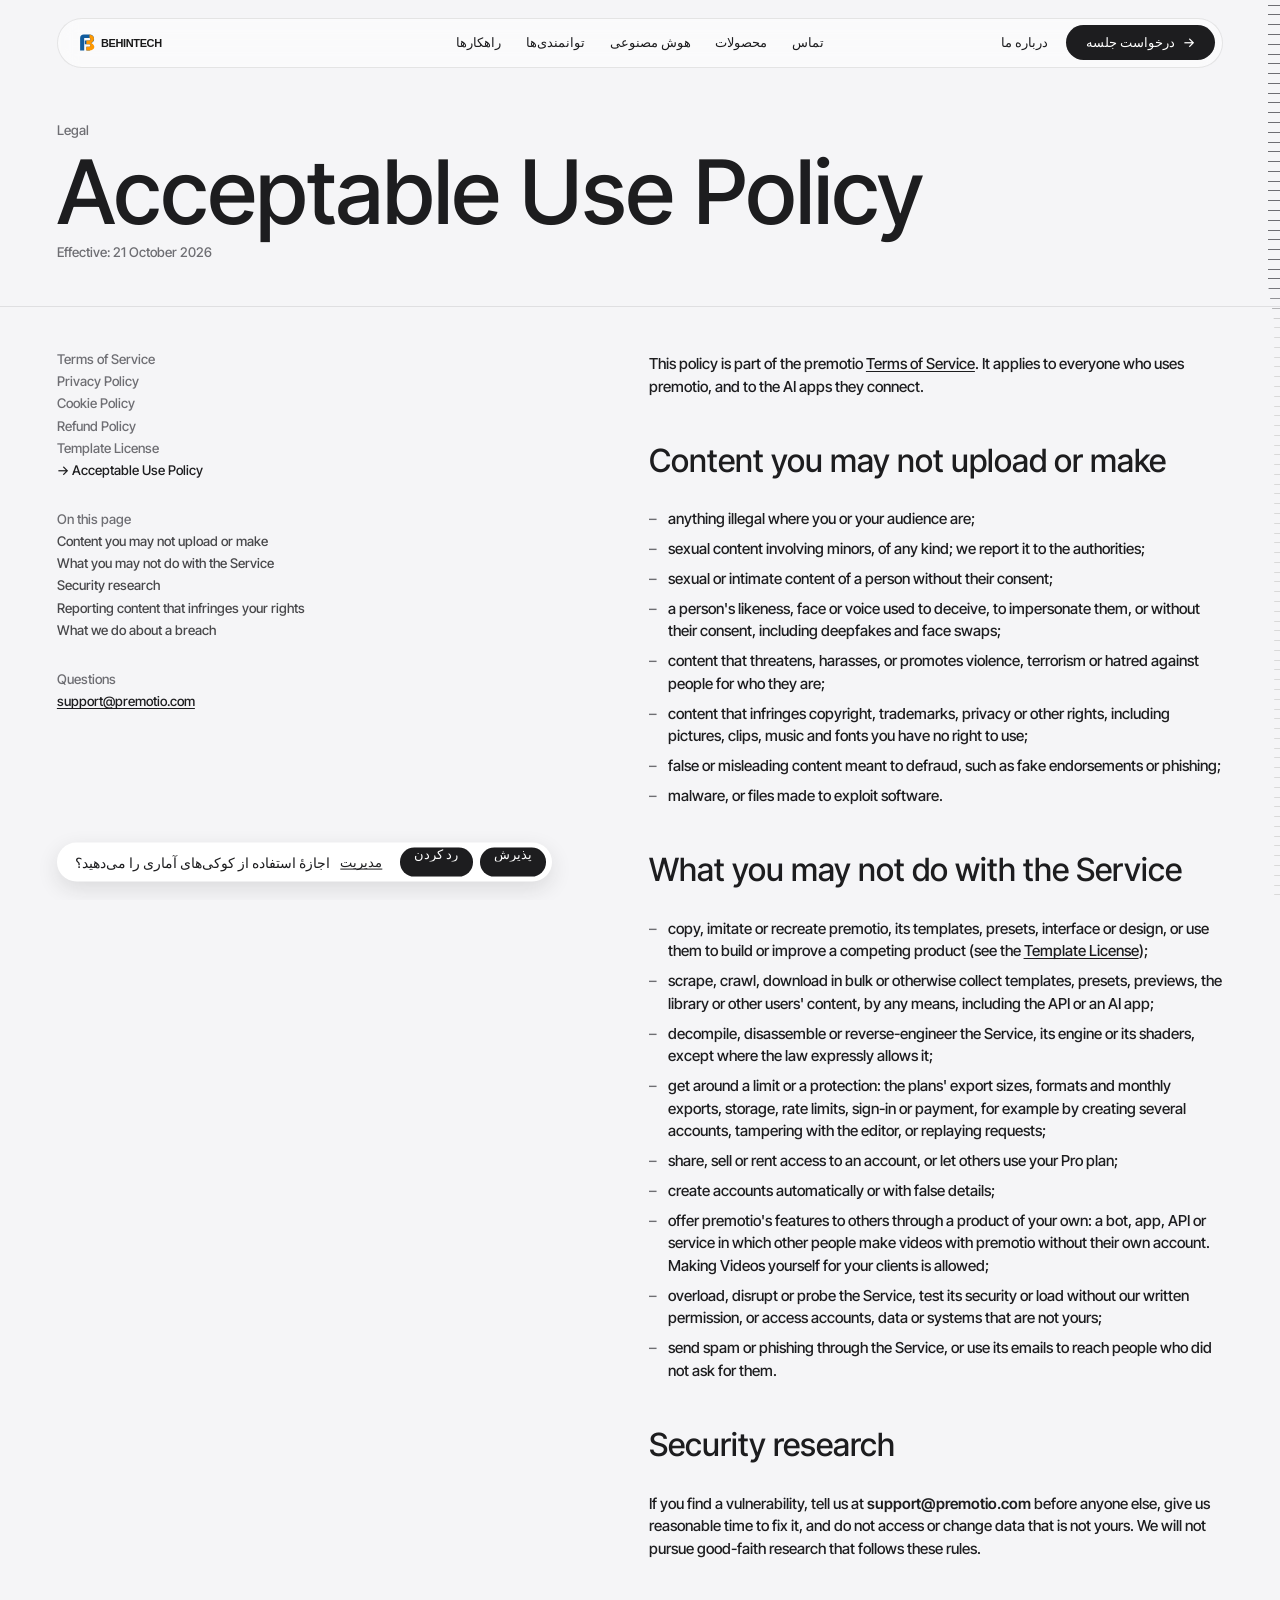
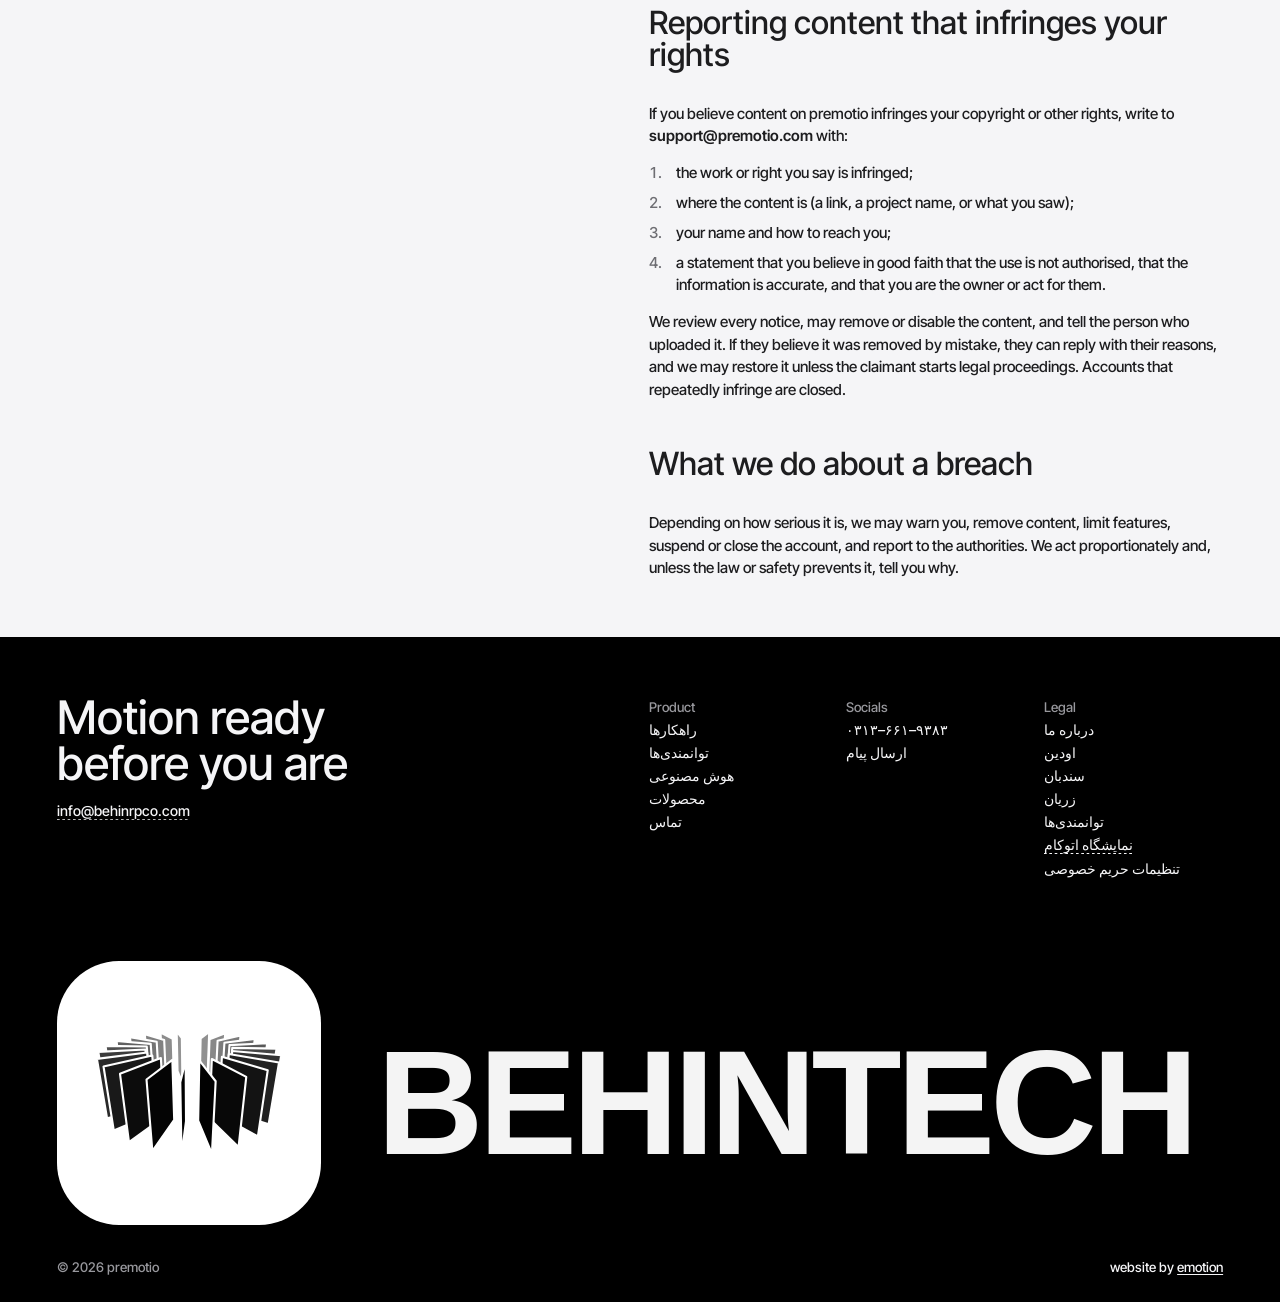
==== commit 614ec4d1: "fix behin" ====
--- a/legal/acceptable-use/index.html
+++ b/legal/acceptable-use/index.html
@@ -1 +1 @@
-<!DOCTYPE html><html  lang="en" translate="no"><head><meta charset="utf-8"><meta name="viewport" content="width=device-width, initial-scale=1, viewport-fit=cover"><title>Acceptable Use Policy — premotio</title><script type="importmap">{"imports":{"#entry":"/_nuxt/BHQQh9CW.js"}}</script><script>matchMedia('(pointer: fine)').matches&&document.documentElement.classList.add('has-ruler')</script><script>history.scrollRestoration='manual';addEventListener('pagehide',function(){history.scrollRestoration='manual'});if(location.hash){document.documentElement.dataset.place=location.hash;history.replaceState(history.state,'',location.pathname+location.search)}</script><style id="theme-tokens">:root{--bg:#f5f5f7;--bg-rgb:245,245,247;--fg:#1d1d1f;--fg-rgb:29,29,31;--on-fg:#ffffff;--on-fg-rgb:255,255,255;--on-media:var(--bg);--glass:rgba(255, 255, 255, 0.5);--glass-rgb:255,255,255;--hairline:rgba(29, 29, 31, 0.1);--hairline-rgb:29,29,31;--logo:#000000;--logo-rgb:0,0,0;--fg-muted:#6e6e73;--fg-muted-rgb:110,110,115;--fg-secondary:rgba(29, 29, 31, 0.8);--fg-secondary-rgb:29,29,31;--border:#e5e5ea;--border-rgb:229,229,234;--track:#ededf0;--track-rgb:237,237,240;--field:#f0f0f2;--field-rgb:240,240,242;--tick:#d9d9d9;--tick-rgb:217,217,217;--scrim:rgba(0, 0, 0, 0.2);--scrim-rgb:0,0,0;--stage:#000000;--stage-rgb:0,0,0;--inverse-bg:#000000;--inverse-bg-rgb:0,0,0;--inverse-fg:var(--bg);--inverse-muted:#98989d;--inverse-muted-rgb:152,152,157;--inverse-border:#2c2c2e;--inverse-border-rgb:44,44,46}</style><style>@font-face{font-family:Inter Tight;src:local(Inter Tight Variable),url(/fonts/InterTight-Variable.woff2)format("woff2");font-display:swap;font-weight:100 900;font-style:normal}@font-face{font-family:Inter Tight Fallback\: BlinkMacSystemFont;src:local(BlinkMacSystemFont);size-adjust:103.165%;ascent-override:93.9027%;descent-override:23.381%;line-gap-override:0%}@font-face{font-family:Inter Tight Fallback\: Segoe UI;src:local(Segoe UI);size-adjust:96.9163%;ascent-override:99.9574%;descent-override:24.8886%;line-gap-override:0%}@font-face{font-family:Inter Tight Fallback\: Helvetica Neue;src:local(Helvetica Neue);size-adjust:95.4861%;ascent-override:101.455%;descent-override:25.2614%;line-gap-override:0%}@font-face{font-family:Inter Tight Fallback\: Arial;src:local(Arial);size-adjust:96.3855%;ascent-override:100.508%;descent-override:25.0256%;line-gap-override:0%}@font-face{font-family:Inter Tight Fallback\: Noto Sans;src:local(Noto Sans);size-adjust:90.6514%;ascent-override:106.866%;descent-override:26.6086%;line-gap-override:0%}:root{--space-2:.125rem;--space-4:.25rem;--space-6:.375rem;--space-8:.5rem;--space-10:.625rem;--space-12:.75rem;--space-14:.875rem;--space-16:1rem;--space-20:1.25rem;--space-22:1.375rem;--space-28:1.75rem;--space-32:2rem;--space-36:2.25rem;--space-40:2.5rem;--space-48:3rem;--space-52:3.25rem;--space-64:4rem;--layout-width:90rem;--safe-x:max(env(safe-area-inset-left), env(safe-area-inset-right));--layout-margin:max(var(--space-64), var(--safe-x));--layout-content:82rem;--grid-columns:12;--grid-gutter:var(--space-20);--size-nav:3.5rem;--size-button-s:2rem;--size-button-m:2.5rem;--size-button-l:3.25rem;--radius-xs:.375rem;--radius-s:.5rem;--radius-card:.625rem;--radius-m:.75rem;--radius-l:1rem;--radius-xl:1.25rem;--radius-pill:999px;--border-hairline:1px;--blur-glass:1.25rem;--shadow-caption:0 .5rem 1.5rem #1d1d1f1f;--shadow-card-glow:0 .375rem .875rem -.5rem #ffffff59;--shadow-s:0 .125rem .25rem #00000014;--font-sans:"Inter Tight", "Inter Tight Fallback: BlinkMacSystemFont", "Inter Tight Fallback: Segoe UI", "Inter Tight Fallback: Helvetica Neue", "Inter Tight Fallback: Arial", "Inter Tight Fallback: Noto Sans", sans-serif;--font-size-h1:6.25rem;--font-size-h2:3.25rem;--font-size-h3:2.25rem;--font-size-paragraph:1rem;--font-size-label:.9375rem;--font-size-control:1.75rem;--font-size-value:1.3125rem;--font-size-meta:.75rem;--font-size-body:1.0625rem;--font-size-tablet-h1:5rem;--font-size-tablet-h2:2.75rem;--font-size-tablet-h3:1.875rem;--font-size-mobile-h1:3.5rem;--font-size-mobile-h2:2rem;--font-size-mobile-h3:1.5rem;--font-size-mobile-body:1rem;--leading-h1:.9;--leading-paragraph:1.1;--leading-label:1;--leading-body:1.5;--indent-paragraph:7rem}@media (width<=1024px){:root{--layout-margin:max(var(--space-32), var(--safe-x));--grid-columns:8;--grid-gutter:var(--space-16)}}@media (width<=640px) and (aspect-ratio<=1){:root{--layout-margin:max(var(--space-16), var(--safe-x));--grid-columns:6;--grid-gutter:var(--space-12)}}:root{--color-base-black:#000;--color-base-white:#fff;--color-slate-50:#f8fafc;--color-slate-100:#f1f5f9;--color-slate-200:#e2e8f0;--color-slate-300:#cbd5e1;--color-slate-400:#94a3b8;--color-slate-500:#64748b;--color-slate-600:#475569;--color-slate-700:#334155;--color-slate-800:#1e293b;--color-slate-900:#0f172a;--color-slate-950:#020617;--color-gray-50:#f9fafb;--color-gray-100:#f3f4f6;--color-gray-200:#e5e7eb;--color-gray-300:#d1d5db;--color-gray-400:#9ca3af;--color-gray-500:#6b7280;--color-gray-600:#4b5563;--color-gray-700:#374151;--color-gray-800:#1f2937;--color-gray-900:#111827;--color-gray-950:#030712;--color-zinc-50:#fafafa;--color-zinc-100:#f4f4f5;--color-zinc-200:#e4e4e7;--color-zinc-300:#d4d4d8;--color-zinc-400:#a1a1aa;--color-zinc-500:#71717a;--color-zinc-600:#52525b;--color-zinc-700:#3f3f46;--color-zinc-800:#27272a;--color-zinc-900:#18181b;--color-zinc-950:#09090b;--color-neutral-50:#fafafa;--color-neutral-100:#f5f5f5;--color-neutral-200:#e5e5e5;--color-neutral-300:#d4d4d4;--color-neutral-400:#a3a3a3;--color-neutral-500:#737373;--color-neutral-600:#525252;--color-neutral-700:#404040;--color-neutral-800:#262626;--color-neutral-900:#171717;--color-neutral-950:#0a0a0a;--color-stone-50:#fafaf9;--color-stone-100:#f5f5f4;--color-stone-200:#e7e5e4;--color-stone-300:#d6d3d1;--color-stone-400:#a8a29e;--color-stone-500:#78716c;--color-stone-600:#57534e;--color-stone-700:#44403c;--color-stone-800:#292524;--color-stone-900:#1c1917;--color-stone-950:#0c0a09;--color-red-50:#fef2f2;--color-red-100:#fee2e2;--color-red-200:#fecaca;--color-red-300:#fca5a5;--color-red-400:#f87171;--color-red-500:#ef4444;--color-red-600:#dc2626;--color-red-700:#b91c1c;--color-red-800:#991b1b;--color-red-900:#7f1d1d;--color-red-950:#450a0a;--color-orange-50:#fff7ed;--color-orange-100:#ffedd5;--color-orange-200:#fed7aa;--color-orange-300:#fdba74;--color-orange-400:#fb923c;--color-orange-500:#f97316;--color-orange-600:#ea580c;--color-orange-700:#c2410c;--color-orange-800:#9a3412;--color-orange-900:#7c2d12;--color-orange-950:#431407;--color-amber-50:#fffbeb;--color-amber-100:#fef3c7;--color-amber-200:#fde68a;--color-amber-300:#fcd34d;--color-amber-400:#fbbf24;--color-amber-500:#f59e0b;--color-amber-600:#d97706;--color-amber-700:#b45309;--color-amber-800:#92400e;--color-amber-900:#78350f;--color-amber-950:#451a03;--color-yellow-50:#fefce8;--color-yellow-100:#fef9c3;--color-yellow-200:#fef08a;--color-yellow-300:#fde047;--color-yellow-400:#facc15;--color-yellow-500:#eab308;--color-yellow-600:#ca8a04;--color-yellow-700:#a16207;--color-yellow-800:#854d0e;--color-yellow-900:#713f12;--color-yellow-950:#422006;--color-lime-50:#f7fee7;--color-lime-100:#ecfccb;--color-lime-200:#d9f99d;--color-lime-300:#bef264;--color-lime-400:#a3e635;--color-lime-500:#84cc16;--color-lime-600:#65a30d;--color-lime-700:#4d7c0f;--color-lime-800:#3f6212;--color-lime-900:#365314;--color-lime-950:#111;--color-green-50:#f0fdf4;--color-green-100:#dcfce7;--color-green-200:#bbf7d0;--color-green-300:#86efac;--color-green-400:#4ade80;--color-green-500:#22c55e;--color-green-600:#16a34a;--color-green-700:#15803d;--color-green-800:#166534;--color-green-900:#14532d;--color-green-950:#052e16;--color-emerald-50:#ecfdf5;--color-emerald-100:#d1fae5;--color-emerald-200:#a7f3d0;--color-emerald-300:#6ee7b7;--color-emerald-400:#34d399;--color-emerald-500:#10b981;--color-emerald-600:#059669;--color-emerald-700:#047857;--color-emerald-800:#065f46;--color-emerald-900:#064e3b;--color-emerald-950:#022c22;--color-teal-50:#f0fdfa;--color-teal-100:#ccfbf1;--color-teal-200:#99f6e4;--color-teal-300:#5eead4;--color-teal-400:#2dd4bf;--color-teal-500:#14b8a6;--color-teal-600:#0d9488;--color-teal-700:#0f766e;--color-teal-800:#115e59;--color-teal-900:#134e4a;--color-teal-950:#042f2e;--color-cyan-50:#ecfeff;--color-cyan-100:#cffafe;--color-cyan-200:#a5f3fc;--color-cyan-300:#67e8f9;--color-cyan-400:#22d3ee;--color-cyan-500:#06b6d4;--color-cyan-600:#0891b2;--color-cyan-700:#0e7490;--color-cyan-800:#155e75;--color-cyan-900:#164e63;--color-cyan-950:#083344;--color-sky-50:#f0f9ff;--color-sky-100:#e0f2fe;--color-sky-200:#bae6fd;--color-sky-300:#7dd3fc;--color-sky-400:#38bdf8;--color-sky-500:#0ea5e9;--color-sky-600:#0284c7;--color-sky-700:#0369a1;--color-sky-800:#075985;--color-sky-900:#0c4a6e;--color-sky-950:#082f49;--color-blue-50:#eff6ff;--color-blue-100:#dbeafe;--color-blue-200:#bfdbfe;--color-blue-300:#93c5fd;--color-blue-400:#60a5fa;--color-blue-500:#3b82f6;--color-blue-600:#2563eb;--color-blue-700:#1d4ed8;--color-blue-800:#1e40af;--color-blue-900:#1e3a8a;--color-blue-950:#172554;--color-indigo-50:#eef2ff;--color-indigo-100:#e0e7ff;--color-indigo-200:#c7d2fe;--color-indigo-300:#a5b4fc;--color-indigo-400:#818cf8;--color-indigo-500:#6366f1;--color-indigo-600:#4f46e5;--color-indigo-700:#4338ca;--color-indigo-800:#3730a3;--color-indigo-900:#312e81;--color-indigo-950:#1e1b4b;--color-violet-50:#f5f3ff;--color-violet-100:#ede9fe;--color-violet-200:#ddd6fe;--color-violet-300:#c4b5fd;--color-violet-400:#a78bfa;--color-violet-500:#8b5cf6;--color-violet-600:#7c3aed;--color-violet-700:#6d28d9;--color-violet-800:#5b21b6;--color-violet-900:#4c1d95;--color-violet-950:#2e1065;--color-purple-50:#faf5ff;--color-purple-100:#f3e8ff;--color-purple-200:#e9d5ff;--color-purple-300:#d8b4fe;--color-purple-400:#c084fc;--color-purple-500:#a855f7;--color-purple-600:#9333ea;--color-purple-700:#7e22ce;--color-purple-800:#6b21a8;--color-purple-900:#581c87;--color-purple-950:#3b0764;--color-fuchsia-50:#fdf4ff;--color-fuchsia-100:#fae8ff;--color-fuchsia-200:#f5d0fe;--color-fuchsia-300:#f0abfc;--color-fuchsia-400:#e879f9;--color-fuchsia-500:#d946ef;--color-fuchsia-600:#c026d3;--color-fuchsia-700:#a21caf;--color-fuchsia-800:#86198f;--color-fuchsia-900:#701a75;--color-fuchsia-950:#4a044e;--color-pink-50:#fdf2f8;--color-pink-100:#fce7f3;--color-pink-200:#fbcfe8;--color-pink-300:#f9a8d4;--color-pink-400:#f472b6;--color-pink-500:#ec4899;--color-pink-600:#db2777;--color-pink-700:#be185d;--color-pink-800:#9d174d;--color-pink-900:#831843;--color-pink-950:#500724;--color-rose-50:#fff1f2;--color-rose-100:#ffe4e6;--color-rose-200:#fecdd3;--color-rose-300:#fda4af;--color-rose-400:#fb7185;--color-rose-500:#f43f5e;--color-rose-600:#e11d48;--color-rose-700:#be123c;--color-rose-800:#9f1239;--color-rose-900:#881337;--color-rose-950:#4c0519}:root,h1{font-family:var(--font-sans)}h1{font-weight:500;font-size:var(--font-size-h1);line-height:var(--leading-h1)}@media (width<=1024px){h1{font-size:var(--font-size-tablet-h1)}}@media (width<=640px){h1{font-size:var(--font-size-mobile-h1)}}a,abbr,acronym,address,applet,article,aside,audio,b,big,blockquote,body,canvas,caption,center,cite,code,dd,del,details,dfn,div,dl,dt,em,embed,fieldset,figcaption,figure,footer,form,h1,h2,h3,h4,h5,h6,header,hgroup,html,i,iframe,img,ins,kbd,label,legend,li,mark,menu,nav,object,ol,output,p,pre,q,ruby,s,samp,section,small,span,strike,strong,sub,summary,sup,table,tbody,td,tfoot,th,thead,time,tr,tt,u,ul,var,video{vertical-align:baseline;border:0;margin:0;padding:0}html{-webkit-text-size-adjust:100%;-ms-text-size-adjust:100%}a img,fieldset,img{border:none}input[type=email],input[type=tel],input[type=text],textarea{--webkit-appearance:none}button,input[type=submit]{cursor:pointer}button::-moz-focus-inner{border:0;padding:0}input[type=submit]::-moz-focus-inner{border:0;padding:0}textarea{overflow:auto}button,input{border:0;margin:0;padding:0}a,a:focus,button,div,h1,h2,h3,h4,h5,h6,input,select,span,textarea{outline-color:currentColor}ol,ul{list-style-type:none}table{border-spacing:0;border-collapse:collapse;width:100%}html{box-sizing:border-box}*,:after,:before{box-sizing:inherit}a{color:inherit;font:inherit;text-decoration:none}img,picture,svg,video{max-width:100%;display:block}button,input,select,textarea{font:inherit}.container{width:100%;padding-left:var(--layout-margin);padding-right:var(--layout-margin);position:relative}.container--fh{height:100%}.container--nm{padding-left:0;padding-right:0}.grid{grid-template-columns:repeat(var(--grid-columns),1fr);-moz-column-gap:var(--grid-gutter);column-gap:var(--grid-gutter);grid-auto-flow:row;display:grid}.grid,.w-100{width:100%}.w-fit{width:fit-content}.h-100{height:100%}.h-100vh{height:100vh}.m-auto{margin:auto}.ml-auto{margin-left:auto}.mr-auto{margin-right:auto}.mt-1{margin-top:.25rem}.mt-2{margin-top:.5rem}.mt-3{margin-top:.75rem}.mt-4{margin-top:1rem}.mt-5{margin-top:1.25rem}.mt-6{margin-top:1.5rem}.mt-7{margin-top:1.75rem}.mt-8{margin-top:2rem}.mb-1{margin-bottom:.25rem}.mb-2{margin-bottom:.5rem}.mb-3{margin-bottom:.75rem}.mb-4{margin-bottom:1rem}.mb-5{margin-bottom:1.25rem}.mb-6{margin-bottom:1.5rem}.mb-7{margin-bottom:1.75rem}.mb-8{margin-bottom:2rem}.ml-1{margin-left:.25rem}.ml-2{margin-left:.5rem}.ml-3{margin-left:.75rem}.ml-4{margin-left:1rem}.ml-5{margin-left:1.25rem}.ml-6{margin-left:1.5rem}.ml-7{margin-left:1.75rem}.ml-8{margin-left:2rem}.mr-1{margin-right:.25rem}.mr-2{margin-right:.5rem}.mr-3{margin-right:.75rem}.mr-4{margin-right:1rem}.mr-5{margin-right:1.25rem}.mr-6{margin-right:1.5rem}.mr-7{margin-right:1.75rem}.mr-8{margin-right:2rem}.pt-1{padding-top:.25rem}.pt-2{padding-top:.5rem}.pt-3{padding-top:.75rem}.pt-4{padding-top:1rem}.pt-5{padding-top:1.25rem}.pt-6{padding-top:1.5rem}.pt-7{padding-top:1.75rem}.pt-8{padding-top:2rem}.pb-1{padding-bottom:.25rem}.pb-2{padding-bottom:.5rem}.pb-3{padding-bottom:.75rem}.pb-4{padding-bottom:1rem}.pb-5{padding-bottom:1.25rem}.pb-6{padding-bottom:1.5rem}.pb-7{padding-bottom:1.75rem}.pb-8{padding-bottom:2rem}.pl-1{padding-left:.25rem}.pl-2{padding-left:.5rem}.pl-3{padding-left:.75rem}.pl-4{padding-left:1rem}.pl-5{padding-left:1.25rem}.pl-6{padding-left:1.5rem}.pl-7{padding-left:1.75rem}.pl-8{padding-left:2rem}.pr-1{padding-right:.25rem}.pr-2{padding-right:.5rem}.pr-3{padding-right:.75rem}.pr-4{padding-right:1rem}.pr-5{padding-right:1.25rem}.pr-6{padding-right:1.5rem}.pr-7{padding-right:1.75rem}.pr-8{padding-right:2rem}.gap-1{gap:.25rem}.gap-2{gap:.5rem}.gap-3{gap:.75rem}.gap-4{gap:1rem}.gap-5{gap:1.25rem}.gap-6{gap:1.5rem}.gap-7{gap:1.75rem}.gap-8{gap:2rem}.flex{display:flex}.justify-between{justify-content:space-between}.justify-center{justify-content:center}.justify-start{justify-content:flex-start}.justify-end{justify-content:flex-end}.align-center{align-items:center}.align-start{align-items:flex-start}.align-end{align-items:flex-end}.flex-column{flex-direction:column}.shrink{flex-shrink:1}.no-shrink{flex-shrink:0}.grow{flex-grow:1}.no-grow{flex-grow:0}.text-center{text-align:center}.text-left{text-align:left}.text-right{text-align:right}.text-ellipsis{text-overflow:ellipsis;white-space:nowrap;overflow:hidden}.hidden{display:none!important}::selection{color:var(--bg);background:var(--fg)}html{--lightningcss-light:initial;--lightningcss-dark: ;color-scheme:light;-webkit-text-decoration-skip-ink:none;text-decoration-skip-ink:none;font-size:max(12px,1.11111vw)}@media (width<=1024px){html{font-size:16px}}@media (width<390px){html{font-size:max(12px,4.10256vw)}}html.lenis.lenis-stopped.is-opening{overflow:visible}html.has-ruler{scrollbar-width:none;-ms-overflow-style:none}html.has-ruler body::-webkit-scrollbar{width:0;height:0;display:none}html.has-ruler::-webkit-scrollbar{width:0;height:0;display:none}html.ruler-grabbing,html.ruler-grabbing *{cursor:grabbing!important}body{color:var(--fg);background-color:var(--bg);font-family:var(--font-sans);font-weight:600;font-size:var(--font-size-paragraph);line-height:var(--leading-paragraph);-webkit-font-smoothing:antialiased;-moz-osx-font-smoothing:grayscale}.fade-enter-from{opacity:0}.fade-enter-active,.fade-leave-active{transition:opacity .3s}.fade-enter,.fade-leave-to{opacity:0}.iconify{flex-shrink:0;width:1em;height:1em;font-size:1rem;display:block}.sr-only{visibility:visible;clip:rect(0,0,0,0);clip-path:inset(50%);white-space:nowrap;border:0;width:1px;height:1px;margin:-1px;padding:0;position:absolute;overflow:hidden}[tabindex="-1"]:focus{outline:none}[data-reveal]{visibility:hidden}.reveal-line-mask{clip-path:inset(0 -.15em -.2em);overflow:visible!important}.reveal-word{white-space:nowrap}[data-reveal=block]{clip-path:inset(-.375rem)}.app-loader__ground{z-index:200;background:var(--bg);position:fixed;inset:0}.app-loader.is-flying .app-loader__ground{display:none}.app-loader.is-fading>*{opacity:0;transition:opacity .3s linear}.app-loader__mark{z-index:200;pointer-events:none;width:4rem;height:4rem;margin:-2rem 0 0 -2rem;position:fixed;top:50%;left:50%}.app-loader__canvas,.app-loader__mark svg{width:100%;height:100%;display:block;position:absolute;inset:0}.app-loader__mark.is-drawn svg{visibility:hidden}@font-face{font-family:Loader Digits;src:url([data-uri])format("woff2");font-weight:500;font-display:block}.app-loader__count{font-family:var(--font-sans);font-weight:500;font-size:var(--font-size-label);line-height:var(--leading-label);font-family:"Loader Digits",var(--font-sans);color:var(--fg);font-variant-numeric:tabular-nums;clip-path:inset(-.15em -.15em -.2em);z-index:200;pointer-events:none;justify-content:center;display:flex;position:fixed;top:calc(50% + 3rem);left:0;right:0}.app-loader__digit{display:inline-block}html.is-loading,html.is-loading.lenis.lenis-stopped{overflow:hidden}html.is-loading .app-nav .app-nav__bar{transform:translateY(calc(-100% - var(--nav-top)))!important}html.is-landing .app-nav .app-nav__bar{transform:none!important}html.is-loading .hero [data-reveal]{visibility:visible}html.is-landing .app-nav__bar>:is(.app-nav__logo,.app-nav__links,.app-nav__right),html.is-loading .app-nav__bar>:is(.app-nav__logo,.app-nav__links,.app-nav__right){visibility:hidden}</style><style>.logo-mark[data-v-39640a56]{flex-shrink:0}</style><style>.logo-wordmark[data-v-f9a31650]{flex-shrink:0;width:4.40725rem;height:1.05381rem}.logo-wordmark--dark[data-v-f9a31650]{width:4.80794rem;height:1.14963rem}</style><style>.logo-lockup[data-v-a3457c20]{align-items:center;gap:.292313rem;display:inline-flex}.logo-lockup--dark[data-v-a3457c20]{gap:.318875rem}</style><style>:where(button.app-link[data-v-50f980ac]){color:inherit;font:inherit;text-align:inherit;background:0 0;border:0;padding:0}.app-link[data-v-50f980ac]{white-space:nowrap;display:inline-flex}.app-link[data-v-50f980ac]:focus-visible{outline-offset:.25rem;outline:2px solid}.app-link__words[data-v-50f980ac]{display:inline-block;position:relative}.app-link__words.is-set .app-link__text[data-v-50f980ac]{color:#0000}.app-link__lines[data-v-50f980ac]{visibility:hidden;clip-path:inset(-.15em -.15em -.2em);position:absolute;inset:0}.app-link__words.is-set .app-link__lines[data-v-50f980ac]{visibility:inherit}.app-link__line[data-v-50f980ac]{position:absolute;inset:0}.app-link__char[data-v-50f980ac]{position:absolute;top:0;left:0}.app-link__char[data-v-50f980ac]:before{content:attr(data-char)}.app-link__label[data-v-50f980ac]{display:inline-block;position:relative}.app-link__label--line[data-v-50f980ac]{--from:0;--to:1}.app-link__label--line[data-v-50f980ac]:after{content:"";height:var(--border-hairline);clip-path:inset(0 calc((1 - var(--to))*100%) 0 calc(var(--from)*100%));background-image:linear-gradient(90deg,currentColor 50%,#0000 50%);background-size:.375rem 100%;position:absolute;bottom:-.125rem;left:0;right:0}.app-link__slot[data-v-50f980ac]{margin-right:var(--space-6);align-items:center;display:flex;position:absolute;top:0;bottom:0;right:100%;overflow:clip}.app-link__arrow[data-v-50f980ac]{opacity:0;display:inline-block;transform:translate(-100%)}</style><style>.app-button[data-v-db62c44e]{--pull-start:0;--pull-end:0;--radius:calc(var(--height)/2);--reach-start:calc(var(--pull-start)*1rem/16);--reach-end:calc(var(--pull-end)*1rem/16);--tip-start:max(var(--radius) / 2, var(--radius) + var(--pull-start) * .075rem);--tip-end:max(var(--radius) / 2, var(--radius) + var(--pull-end) * .075rem);isolation:isolate;border-radius:var(--radius-pill);white-space:nowrap;flex-shrink:0;display:inline-flex;position:relative}.app-button[data-v-db62c44e]:focus-visible{outline:2px solid var(--fg);outline-offset:2px}.app-button__skin[data-v-db62c44e]{z-index:-1;top:0;bottom:0;left:calc(var(--reach-start)*-1);right:calc(var(--reach-end)*-1);border-radius:var(--tip-start) var(--tip-end) var(--tip-end) var(--tip-start)/var(--radius);transform:scaleY(calc(1 - (var(--pull-start) + var(--pull-end))*.003));position:absolute}.app-button__skin[data-v-db62c44e]:after{content:"";border-radius:inherit;background-color:var(--scrim);opacity:0;transition:opacity .4s cubic-bezier(.16,1,.3,1);position:absolute;inset:0}@media (prefers-reduced-motion:reduce){.app-button__skin[data-v-db62c44e]:after{transition:none}}.app-button.is-shaded .app-button__skin[data-v-db62c44e]:after{opacity:1}.app-button__frame[data-v-db62c44e]{padding:0 var(--pad);clip-path:inset(0 calc(var(--reach-end)*-1) 0 calc(var(--reach-start)*-1) round var(--tip-start) var(--tip-end) var(--tip-end) var(--tip-start)/var(--radius));flex:1;justify-content:center;align-items:center;display:flex}.app-button__content[data-v-db62c44e]{align-items:center;gap:var(--space-10);display:inline-flex;position:relative}.app-button__label[data-v-db62c44e]{display:inline-block}.app-button__arrow-end[data-v-db62c44e],.app-button__arrow-start[data-v-db62c44e]{font-size:var(--font-size-label);display:inline-block}.app-button__arrow-end[data-v-db62c44e]:before,.app-button__arrow-start[data-v-db62c44e]:before{content:"→"}.app-button__arrow-start[data-v-db62c44e]{opacity:0;position:absolute;left:0}.app-button--plain .app-button__arrow-end[data-v-db62c44e],.app-button--plain .app-button__arrow-start[data-v-db62c44e]{display:none}.app-button--primary[data-v-db62c44e]{color:var(--on-fg)}.app-button--primary .app-button__skin[data-v-db62c44e]{background-color:var(--fg)}.app-button--secondary[data-v-db62c44e]{color:var(--fg)}.app-button--secondary .app-button__skin[data-v-db62c44e]{background-color:var(--glass);border:var(--border-hairline) solid var(--hairline);-webkit-backdrop-filter:blur(calc(var(--blur-glass)/2));backdrop-filter:blur(calc(var(--blur-glass)/2))}.app-button--secondary .app-button__skin[data-v-db62c44e]:after{inset:calc(var(--border-hairline)*-1)}.app-button--s[data-v-db62c44e]{--height:var(--size-button-s);--pad:var(--space-16);height:var(--height);font-family:var(--font-sans);font-weight:500;font-size:var(--font-size-label);line-height:var(--leading-label)}.app-button--s .app-button__content[data-v-db62c44e]{gap:var(--space-8)}.app-button--m[data-v-db62c44e]{--height:var(--size-button-m);--pad:var(--space-22);font-size:var(--font-size-label)}.app-button--l[data-v-db62c44e],.app-button--m[data-v-db62c44e]{height:var(--height);font-family:var(--font-sans);font-weight:500;line-height:var(--leading-label)}.app-button--l[data-v-db62c44e]{--height:var(--size-button-l);--pad:var(--space-28);font-size:var(--font-size-paragraph)}</style><style>.app-menu-button[data-v-48e754eb]{width:var(--size-button-m);height:var(--size-button-m);border-radius:var(--radius-pill);background-color:var(--glass);border:var(--border-hairline) solid var(--hairline);-webkit-backdrop-filter:blur(calc(var(--blur-glass)/2));backdrop-filter:blur(calc(var(--blur-glass)/2));flex-shrink:0;position:relative}.app-menu-button[data-v-48e754eb]:focus-visible{outline:2px solid var(--fg);outline-offset:2px}.app-menu-button__bar[data-v-48e754eb]{background-color:var(--fg);width:1rem;height:.09375rem;margin:-.046875rem 0 0 -.5rem;transition:transform .2s cubic-bezier(.16,1,.3,1);position:absolute;top:50%;left:50%;transform:translateY(-.203125rem)}.app-menu-button__bar[data-v-48e754eb]:nth-child(2){transform:translateY(.203125rem)}@media (prefers-reduced-motion:reduce){.app-menu-button__bar[data-v-48e754eb]{transition:none}}.is-open .app-menu-button__bar[data-v-48e754eb]{transform:rotate(45deg)}.is-open .app-menu-button__bar[data-v-48e754eb]:nth-child(2){transform:rotate(-45deg)}</style><style>.app-menu__scrim[data-v-4bed7237]{background-color:var(--scrim);position:fixed;inset:0}.app-menu__panel[data-v-4bed7237]{top:calc(100% + var(--space-8));align-items:flex-start;gap:var(--space-12);max-height:calc(100svh - var(--nav-top)*2 - var(--size-nav) - var(--space-8));overscroll-behavior:contain;padding:var(--space-32) var(--space-32) var(--space-48);border-radius:var(--radius-xl);background-color:var(--glass);border:var(--border-hairline) solid var(--hairline);-webkit-backdrop-filter:blur(calc(var(--blur-glass)/2));backdrop-filter:blur(calc(var(--blur-glass)/2));flex-direction:column;display:flex;position:absolute;left:0;right:0;overflow-y:auto}@media (width<=640px) and (aspect-ratio<=1){.app-menu__panel[data-v-4bed7237]{gap:var(--space-16);padding:var(--space-22)}}.app-menu__links[data-v-4bed7237]{gap:var(--space-12);overflow-clip-margin:.3em;flex-direction:column;display:flex;overflow:clip}.app-menu__link[data-v-4bed7237]{color:var(--fg);font-family:var(--font-sans);font-weight:500;font-size:var(--font-size-h2);line-height:1}@media (width<=1024px){.app-menu__link[data-v-4bed7237]{font-size:var(--font-size-tablet-h2)}}@media (width<=640px){.app-menu__link[data-v-4bed7237]{font-size:var(--font-size-mobile-h2)}}.app-menu__rule[data-v-4bed7237]{background-color:var(--hairline);border:0;align-self:stretch;height:1px;margin:0;display:none}@media (width<=640px) and (aspect-ratio<=1){.app-menu__rule[data-v-4bed7237]{display:block}}.app-menu__sign-in[data-v-4bed7237]{display:none}@media (width<=640px) and (aspect-ratio<=1){.app-menu__sign-in[data-v-4bed7237]{display:inline-flex}}</style><style>.app-nav[data-v-a799f99b]{--nav-top:var(--space-20);z-index:100;top:var(--nav-top);left:var(--layout-margin);right:var(--layout-margin);position:fixed}.app-nav[data-v-a799f99b]:not(.app-nav--active){pointer-events:none}@media (width<=1024px){.app-nav[data-v-a799f99b]{--nav-top:1.5rem}}@media (width<=640px) and (aspect-ratio<=1){.app-nav[data-v-a799f99b]{--nav-top:var(--space-16)}}.app-nav__bar[data-v-a799f99b]{z-index:1;height:var(--size-nav);padding-left:var(--space-22);padding-right:var(--space-8);border-radius:var(--radius-pill);transform:translateY(calc(-100% - var(--nav-top)));background-color:var(--glass);border:var(--border-hairline) solid var(--hairline);-webkit-backdrop-filter:blur(calc(var(--blur-glass)/2));backdrop-filter:blur(calc(var(--blur-glass)/2));justify-content:space-between;align-items:center;transition:transform .45s cubic-bezier(.16,1,.3,1);display:flex;position:relative;overflow:clip}@media (width<=640px) and (aspect-ratio<=1){.app-nav__bar[data-v-a799f99b]{padding-left:var(--space-16)}}:is(.app-nav--active .app-nav__bar[data-v-a799f99b],.app-nav--coming .app-nav__bar[data-v-a799f99b],.app-nav:has(:focus-visible) .app-nav__bar[data-v-a799f99b]){transform:none}.app-nav__logo[data-v-a799f99b]{display:flex}.app-nav__mark[data-v-a799f99b]{display:none}@media (width<=640px) and (aspect-ratio<=1){.app-nav__mark[data-v-a799f99b]{display:block}.app-nav__lockup[data-v-a799f99b]{display:none}}.app-nav__links[data-v-a799f99b]{align-items:center;gap:var(--space-28);display:flex;position:absolute;top:50%;left:50%;transform:translate(-50%,-50%)}@media (width<=1024px){.app-nav__links[data-v-a799f99b]{display:none}}.app-nav__right[data-v-a799f99b]{align-items:center;gap:var(--space-20);display:flex}@media (width<=1024px){.app-nav__right[data-v-a799f99b]{gap:var(--space-12)}}@media (width<=640px) and (aspect-ratio<=1){.app-nav__right[data-v-a799f99b]{gap:var(--space-8)}}.app-nav__link[data-v-a799f99b],.app-nav__sign-in[data-v-a799f99b]{font-family:var(--font-sans);font-weight:500;font-size:var(--font-size-label);line-height:var(--leading-label);color:var(--fg)}@media (width<=640px) and (aspect-ratio<=1){.app-nav__sign-in[data-v-a799f99b]{display:none}}.app-nav__menu-button[data-v-a799f99b]{display:none}@media (width<=1024px){.app-nav__menu-button[data-v-a799f99b]{display:block}}</style><style>.scroll-ruler[data-v-733eba8e]{z-index:90;cursor:pointer;touch-action:none;-webkit-user-select:none;user-select:none;width:.875rem;position:fixed;top:0;bottom:0;right:0}.scroll-ruler__canvas[data-v-733eba8e]{pointer-events:none;width:100%;height:100%;position:absolute;inset:0}</style><style>html.lenis,html.lenis body{height:auto}.lenis:not(.lenis-autoToggle).lenis-stopped{overflow:clip}.lenis [data-lenis-prevent-horizontal],.lenis [data-lenis-prevent-touch],.lenis [data-lenis-prevent-vertical],.lenis [data-lenis-prevent-wheel],.lenis [data-lenis-prevent]{overscroll-behavior:contain}.lenis.lenis-smooth iframe{pointer-events:none}.lenis.lenis-autoToggle{transition-behavior:allow-discrete;transition-property:overflow;transition-duration:1ms}</style><style>.film[data-v-02f47fdf]{--card-w:6.625rem;--card-h:9.375rem;--gap:var(--space-8);--pill:1.625rem;--pill-gap:var(--space-8);--ruler-h:.75rem;--ruler-gap:var(--space-10);--inset:var(--space-8);--pitch:calc(var(--card-w) + var(--gap));width:100%;height:calc(var(--pill) + var(--pill-gap) + var(--ruler-h) + var(--ruler-gap) + var(--card-h));pointer-events:none;-webkit-user-select:none;user-select:none;position:relative;overflow-x:clip}@media (width<=1024px){.film[data-v-02f47fdf]{--card-w:9.375rem;--card-h:13.25rem;--gap:var(--space-10)}}@media (width<=640px) and (aspect-ratio<=1){.film[data-v-02f47fdf]{--card-w:4.5rem;--card-h:6.375rem;--gap:var(--space-6);--pill:1.5rem;--pill-gap:var(--space-6);--ruler-h:.625rem;--ruler-gap:var(--space-8);--inset:var(--space-6)}}.film__time[data-v-02f47fdf]{font-family:var(--font-sans);font-weight:500;font-size:var(--font-size-label);line-height:var(--leading-label);height:var(--pill);padding:0 var(--space-10);border-radius:var(--radius-pill);color:var(--on-fg);font-variant-numeric:tabular-nums;align-items:center;display:flex;top:0;left:50%;transform:translate(-50%)}.film__playhead[data-v-02f47fdf],.film__time[data-v-02f47fdf]{z-index:1;background:var(--fg);position:absolute}.film__playhead[data-v-02f47fdf]{top:var(--pill);bottom:calc(var(--space-8)*-1);width:.125rem;left:calc(50% - .0625rem)}.film__track[data-v-02f47fdf]{--played:0;top:calc(var(--pill) + var(--pill-gap));gap:var(--ruler-gap);transform:translateX(calc((var(--reach) + .5 + var(--played))*-1*var(--pitch)));will-change:transform;flex-direction:column;display:flex;position:absolute;left:50%}.film__ruler[data-v-02f47fdf]{height:var(--ruler-h);background:repeating-linear-gradient(to right,var(--tick) 0 1px,transparent 1px var(--pitch)),repeating-linear-gradient(to right,var(--tick) 0 1px,transparent 1px calc(var(--pitch)/4)) 0 100%/100% 50% no-repeat}.film__strip[data-v-02f47fdf]{display:flex}.film__frame[data-v-02f47fdf]{width:var(--pitch);height:var(--card-h);padding:0 calc(var(--gap)/2);flex:none}.film__poster[data-v-02f47fdf]{-o-object-fit:cover;object-fit:cover;width:100%}.film__empty[data-v-02f47fdf],.film__poster[data-v-02f47fdf]{border-radius:var(--radius-s);height:100%;display:block}.film__empty[data-v-02f47fdf]{font-family:var(--font-sans);font-weight:500;font-size:var(--font-size-label);line-height:var(--leading-label);padding:calc(var(--inset) - 1px);border:1px dashed var(--fg);color:var(--fg-muted)}</style><style>.not-found[data-v-09908026]{--words-gap:var(--space-40);--film-gap:var(--space-36);min-height:100svh;padding-top:calc(var(--space-20) + var(--size-nav));flex-direction:column;display:flex}@media (width<=1024px){.not-found[data-v-09908026]{--words-gap:var(--space-32);--film-gap:var(--space-64)}}@media (width<=640px) and (aspect-ratio<=1){.not-found[data-v-09908026]{--words-gap:1.5rem;--film-gap:var(--space-36);padding-top:calc(var(--space-16) + var(--size-nav))}}.not-found__body[data-v-09908026]{width:100%;padding:var(--space-32) 0;margin:auto 0}.not-found__words[data-v-09908026]{align-items:center;gap:var(--words-gap);padding:0 var(--layout-margin);text-align:center;flex-direction:column;display:flex}.not-found__title[data-v-09908026]{font-family:var(--font-sans);font-weight:500;font-size:var(--font-size-h1);line-height:var(--leading-h1)}@media (width<=1024px){.not-found__title[data-v-09908026]{font-size:var(--font-size-tablet-h1)}}@media (width<=640px){.not-found__title[data-v-09908026]{font-size:var(--font-size-mobile-h1)}}.not-found__title[data-v-09908026]{color:var(--fg);margin:0;line-height:1}.not-found__quiet[data-v-09908026]{color:var(--fg-muted)}.not-found__text[data-v-09908026]{font-family:var(--font-sans);font-weight:600;font-size:var(--font-size-paragraph);line-height:var(--leading-paragraph);color:var(--fg);margin:0}@media (aspect-ratio>1),(width>640px){.not-found__break[data-v-09908026]{display:none}}.not-found__actions[data-v-09908026]{gap:var(--space-12);display:flex}@media (width<=640px) and (aspect-ratio<=1){.not-found__actions[data-v-09908026]{flex-direction:column;align-items:center}}.not-found__film[data-v-09908026]{margin-top:var(--film-gap)}</style><style>.logo-carousel[data-v-31aace83]{aspect-ratio:1;display:block;position:relative}.logo-carousel__canvas[data-v-31aace83],.logo-carousel__still[data-v-31aace83]{width:100%;height:100%;position:absolute;inset:0}.logo-carousel.is-drawn .logo-carousel__still[data-v-31aace83]{visibility:hidden}</style><style>.app-footer[data-v-12c0fe59]{z-index:2;gap:var(--space-64);padding:var(--space-64) var(--layout-margin) var(--space-32);background:var(--inverse-bg);color:var(--inverse-fg);flex-direction:column;display:flex;position:relative}@media (width<=1024px){.app-footer[data-v-12c0fe59]{padding-top:var(--space-48)}}@media (width<=640px) and (aspect-ratio<=1){.app-footer[data-v-12c0fe59]{gap:var(--space-48)}}.app-footer__top[data-v-12c0fe59]{gap:var(--space-20);padding-bottom:var(--space-32);display:flex}@media (width<=1024px){.app-footer__top[data-v-12c0fe59]{gap:var(--space-48);flex-direction:column;padding-bottom:0}}@media (width<=640px) and (aspect-ratio<=1){.app-footer__top[data-v-12c0fe59]{gap:var(--space-40)}}.app-footer__brand[data-v-12c0fe59]{align-items:flex-start;gap:var(--space-20);flex-direction:column;flex:1;display:flex}@media (width<=640px) and (aspect-ratio<=1){.app-footer__brand[data-v-12c0fe59]{gap:var(--space-16)}}.app-footer__line[data-v-12c0fe59]{font-family:var(--font-sans);font-weight:500;font-size:var(--font-size-h2);line-height:1}@media (width<=1024px){.app-footer__line[data-v-12c0fe59]{font-size:var(--font-size-tablet-h2)}}@media (width<=640px){.app-footer__line[data-v-12c0fe59]{font-size:var(--font-size-mobile-h2)}}.app-footer__line[data-v-12c0fe59]{white-space:nowrap;margin:0}.app-footer__mail[data-v-12c0fe59]{font-family:var(--font-sans);font-weight:500;font-size:var(--font-size-paragraph);line-height:var(--leading-label);color:var(--inverse-fg)}.app-footer__links[data-v-12c0fe59]{gap:var(--space-20);padding-top:var(--space-8);flex:1;display:flex}@media (width<=1024px){.app-footer__links[data-v-12c0fe59]{gap:var(--space-16);padding-top:0}}@media (width<=640px) and (aspect-ratio<=1){.app-footer__links[data-v-12c0fe59]{gap:var(--space-32);flex-direction:column}}.app-footer__pages[data-v-12c0fe59]{display:contents}@media (width<=1024px){.app-footer__pages[data-v-12c0fe59]{gap:var(--space-16);flex:1;display:flex}}@media (width<=640px) and (aspect-ratio<=1){.app-footer__pages[data-v-12c0fe59]{gap:var(--space-12)}}.app-footer__column[data-v-12c0fe59]{align-items:flex-start;gap:var(--space-10);flex-direction:column;flex:1;min-width:0;display:flex}@media (width<=1024px){.app-footer__column[data-v-12c0fe59]{gap:var(--space-14)}}.app-footer__title[data-v-12c0fe59]{font-size:var(--font-size-label);color:var(--inverse-muted)}.app-footer__link[data-v-12c0fe59],.app-footer__title[data-v-12c0fe59]{font-family:var(--font-sans);font-weight:500;line-height:var(--leading-label)}.app-footer__link[data-v-12c0fe59]{font-size:var(--font-size-paragraph);color:var(--inverse-fg);position:relative}.app-footer__link.is-current[data-v-12c0fe59]:after{content:"";height:var(--border-hairline);background-image:linear-gradient(90deg,currentColor 50%,#0000 50%);background-size:.375rem 100%;position:absolute;bottom:-.125rem;left:0;right:0}.app-footer__legal[data-v-12c0fe59]{align-items:flex-start;gap:var(--space-10);flex-direction:column;display:flex}@media (width<=1024px){.app-footer__legal[data-v-12c0fe59]{justify-items:start;gap:var(--space-14) var(--space-16);grid-template-rows:repeat(4,auto);grid-template-columns:1fr 1fr;grid-auto-flow:column;width:100%;display:grid}}@media (width<=640px) and (aspect-ratio<=1){.app-footer__legal[data-v-12c0fe59]{-moz-column-gap:var(--space-12);column-gap:var(--space-12)}}.app-footer__sign[data-v-12c0fe59]{gap:var(--space-40);flex-direction:column;display:flex}@media (width<=1024px){.app-footer__sign[data-v-12c0fe59]{gap:var(--space-32)}}@media (width<=640px) and (aspect-ratio<=1){.app-footer__sign[data-v-12c0fe59]{gap:var(--space-20)}}.app-footer__lockup[data-v-12c0fe59]{-moz-column-gap:4.81227%;align-items:center;column-gap:4.81227%;display:flex}.app-footer__mark[data-v-12c0fe59]{flex-shrink:0;width:22.6354%}.app-footer__wordmark[data-v-12c0fe59]{flex-shrink:0;width:72.5524%;height:auto}.app-footer__bottom[data-v-12c0fe59]{justify-content:space-between;gap:var(--space-16);white-space:nowrap;display:flex}.app-footer__small[data-v-12c0fe59]{color:var(--inverse-muted)}.app-footer__credit[data-v-12c0fe59],.app-footer__small[data-v-12c0fe59]{font-family:var(--font-sans);font-weight:500;font-size:var(--font-size-label);line-height:var(--leading-label);flex:1 0 0}.app-footer__credit[data-v-12c0fe59]{text-align:right;color:var(--inverse-fg)}.app-footer__hint[data-v-12c0fe59]{font-family:var(--font-sans);font-weight:500;font-size:var(--font-size-label);line-height:var(--leading-label);color:var(--inverse-muted);display:none}@media (width>=1100px) and (hover:hover) and (pointer:fine) and (prefers-reduced-motion:no-preference){.app-footer__hint[data-v-12c0fe59]{display:block}}.app-footer__studio[data-v-12c0fe59]{color:inherit;text-underline-position:from-font;text-decoration:underline}</style><style>.legal-text__strong[data-v-c93cca15]{font-weight:600}.legal-text__link[data-v-c93cca15]{color:inherit;text-underline-position:from-font;text-decoration:underline}.legal-text__link[data-v-c93cca15]:focus-visible{outline:2px solid var(--fg);outline-offset:.125rem}</style><style>.legal-blocks__p[data-v-6cf8d614]{font-family:var(--font-sans);font-weight:500;font-size:var(--font-size-body);line-height:var(--leading-body)}@media (width<=640px){.legal-blocks__p[data-v-6cf8d614]{font-size:var(--font-size-mobile-body)}}.legal-blocks__p[data-v-6cf8d614]{color:var(--fg);margin:0}.legal-blocks__p.is-strong[data-v-6cf8d614]{font-family:var(--font-sans);font-weight:500;font-size:var(--font-size-body);line-height:var(--leading-body)}@media (width<=640px){.legal-blocks__p.is-strong[data-v-6cf8d614]{font-size:var(--font-size-mobile-body)}}.legal-blocks__p.is-strong[data-v-6cf8d614]{font-weight:600}.legal-blocks__list[data-v-6cf8d614]{gap:var(--space-8);counter-reset:legal-item;flex-direction:column;margin:0;padding:0;list-style:none;display:flex}.legal-blocks__item[data-v-6cf8d614]{gap:var(--space-12);font-family:var(--font-sans);font-weight:500;font-size:var(--font-size-body);line-height:var(--leading-body);display:flex}@media (width<=640px){.legal-blocks__item[data-v-6cf8d614]{font-size:var(--font-size-mobile-body)}}.legal-blocks__item[data-v-6cf8d614]{color:var(--fg);counter-increment:legal-item}.legal-blocks__item[data-v-6cf8d614]:before{content:"–";content:"–"/"";color:var(--fg-muted);flex:none}ol>.legal-blocks__item[data-v-6cf8d614]:before{content:counter(legal-item) ".";font-variant-numeric:tabular-nums;min-width:1.1em}.legal-blocks__text[data-v-6cf8d614]{min-width:0}.legal-blocks__table[data-v-6cf8d614]{flex-direction:column;display:flex}.legal-blocks__row[data-v-6cf8d614]{gap:var(--space-16);padding:var(--space-14) 0;border-top:var(--border-hairline) solid var(--hairline);display:flex}.legal-blocks__row.is-head[data-v-6cf8d614]{padding:var(--space-10) 0}@media (width<=640px) and (aspect-ratio<=1){.legal-blocks__row[data-v-6cf8d614]{gap:var(--space-4);flex-direction:column}.legal-blocks__row.is-head[data-v-6cf8d614]{display:none}}.legal-blocks__head[data-v-6cf8d614]{font-size:var(--font-size-label);line-height:var(--leading-label);flex:var(--grow) 1 0;color:var(--fg-muted)}.legal-blocks__cell[data-v-6cf8d614],.legal-blocks__head[data-v-6cf8d614]{font-family:var(--font-sans);font-weight:500}.legal-blocks__cell[data-v-6cf8d614]{font-size:var(--font-size-body);line-height:var(--leading-body)}@media (width<=640px){.legal-blocks__cell[data-v-6cf8d614]{font-size:var(--font-size-mobile-body)}}.legal-blocks__cell[data-v-6cf8d614]{flex:var(--grow) 1 0;min-width:0;color:var(--fg)}@media (width<=640px) and (aspect-ratio<=1){.legal-blocks__cell[data-v-6cf8d614]{flex:none}.legal-blocks__cell[data-v-6cf8d614]:not(.is-first){font-weight:600}}.legal-blocks__label[data-v-6cf8d614]{display:none}@media (width<=640px) and (aspect-ratio<=1){.legal-blocks__label[data-v-6cf8d614]{display:inline}}</style><style>.legal[data-v-6c7c088c]{--legal-top:8.75rem;--legal-part:var(--space-52)}@media (width<=1024px){.legal[data-v-6c7c088c]{--legal-top:8rem;--legal-part:var(--space-48)}}@media (width<=640px) and (aspect-ratio<=1){.legal[data-v-6c7c088c]{--legal-top:7rem;--legal-part:var(--space-40)}}.legal__header[data-v-6c7c088c]{gap:var(--space-16);padding:var(--legal-top) var(--layout-margin) var(--space-52);flex-direction:column;display:flex}@media (width<=1024px){.legal__header[data-v-6c7c088c]{padding-bottom:var(--space-48)}}@media (width<=640px) and (aspect-ratio<=1){.legal__header[data-v-6c7c088c]{gap:var(--space-12);padding-bottom:var(--space-32)}}.legal__label[data-v-6c7c088c]{font-size:var(--font-size-label);line-height:var(--leading-label);color:var(--fg-muted)}.legal__label[data-v-6c7c088c],.legal__title[data-v-6c7c088c]{font-family:var(--font-sans);font-weight:500}.legal__title[data-v-6c7c088c]{font-size:var(--font-size-h1);line-height:var(--leading-h1)}@media (width<=1024px){.legal__title[data-v-6c7c088c]{font-size:var(--font-size-tablet-h1)}}@media (width<=640px){.legal__title[data-v-6c7c088c]{font-size:var(--font-size-mobile-h1)}}.legal__title[data-v-6c7c088c]{color:var(--fg);margin:0}.legal__body[data-v-6c7c088c]{padding:0 var(--layout-margin) var(--space-64);border-top:var(--border-hairline) solid var(--hairline);justify-content:space-between;display:flex}@media (width<=1024px){.legal__body[data-v-6c7c088c]{gap:var(--space-16)}}@media (width<=640px) and (aspect-ratio<=1){.legal__body[data-v-6c7c088c]{padding-bottom:var(--space-52);flex-direction:column-reverse;justify-content:flex-end}}.legal__side[data-v-6c7c088c]{--side-room:.25rem;top:calc(6.75rem - var(--side-room));align-self:flex-start;gap:var(--space-40);width:calc(26.5rem + var(--side-room)*2);max-height:calc(100dvh - 6.75rem + var(--side-room));margin:calc(var(--legal-part) - var(--side-room)) calc(var(--side-room)*-1) 0;padding:var(--side-room) var(--side-room) var(--space-40);scrollbar-width:none;flex-direction:column;flex:none;display:flex;position:sticky;overflow-y:auto}.legal__side[data-v-6c7c088c]::-webkit-scrollbar{display:none}@media (width<=1024px){.legal__side[data-v-6c7c088c]{width:calc(11.25rem + var(--side-room)*2)}}@media (width<=640px) and (aspect-ratio<=1){.legal__side[data-v-6c7c088c]{width:auto;max-height:none;padding:var(--space-40) 0 0;align-self:auto;margin:0;position:static;overflow-y:visible}}.legal__group[data-v-6c7c088c]{align-items:flex-start;gap:var(--space-10);flex-direction:column;display:flex}.legal__pages-label[data-v-6c7c088c]{display:none}@media (width<=640px) and (aspect-ratio<=1){.legal__pages-label[data-v-6c7c088c]{display:block}}@media (width<=1024px){.legal__toc[data-v-6c7c088c]{display:none}}.legal__link[data-v-6c7c088c]{font-family:var(--font-sans);font-weight:500;font-size:var(--font-size-label);line-height:var(--leading-label);color:var(--fg-muted);text-decoration:none;position:relative}.legal__link.is-current[data-v-6c7c088c],.legal__link.is-mail[data-v-6c7c088c]{color:var(--fg)}.legal__link.is-section[data-v-6c7c088c]{color:var(--fg-secondary);transition:color .2s}.legal__link.is-reading[data-v-6c7c088c]{color:var(--fg)}.legal__link.is-reading[data-v-6c7c088c]:after{content:"";height:var(--border-hairline);background-image:linear-gradient(90deg,currentColor 50%,#0000 50%);background-size:.375rem 100%;position:absolute;bottom:-.125rem;left:0;right:0}.legal__link.is-mail[data-v-6c7c088c]{text-underline-position:from-font;text-decoration:underline}.legal__link[data-v-6c7c088c]:focus-visible{outline:2px solid var(--fg);outline-offset:.125rem}.legal__content[data-v-6c7c088c]{width:40.375rem}@media (width<=1024px){.legal__content[data-v-6c7c088c]{flex:1;width:auto;min-width:0}}.legal__part[data-v-6c7c088c]{gap:var(--space-16);padding-top:var(--legal-part);flex-direction:column;display:flex}.legal__heading[data-v-6c7c088c]{font-family:var(--font-sans);font-weight:500;font-size:var(--font-size-h3);line-height:1}@media (width<=1024px){.legal__heading[data-v-6c7c088c]{font-size:var(--font-size-tablet-h3)}}@media (width<=640px){.legal__heading[data-v-6c7c088c]{font-size:var(--font-size-mobile-h3)}}.legal__heading[data-v-6c7c088c]{margin:0 0 var(--space-20);color:var(--fg)}</style><link rel="preload" as="fetch" crossorigin="anonymous" href="/legal/acceptable-use/_payload.json?_b=d713fed5-4228-4642-b9b7-ce9195c5d353"><link rel="modulepreload" as="script" crossorigin href="/_nuxt/BHQQh9CW.js"><link rel="preload" as="font" crossorigin href="/fonts/InterTight-Variable.woff2"><link rel="modulepreload" as="script" crossorigin href="/_nuxt/O1SVVnHy.js"><link rel="modulepreload" as="script" crossorigin href="/_nuxt/BkCpsaxO.js"><link rel="modulepreload" as="script" crossorigin href="/_nuxt/CeRC1V7Q.js"><link rel="modulepreload" as="script" crossorigin href="/_nuxt/DNDwzQ6k.js"><link rel="modulepreload" as="script" crossorigin href="/_nuxt/CPWSLb6a.js"><link rel="modulepreload" as="script" crossorigin href="/_nuxt/5NfomtDp.js"><script type="module" src="/_nuxt/BHQQh9CW.js" crossorigin></script><link rel="prefetch" as="image" type="image/svg+xml" href="/_nuxt/mark.C6BgRHx3.svg"><link rel="prefetch" as="image" type="image/svg+xml" href="/_nuxt/mark-on-dark.CNBO27cc.svg"><link rel="prefetch" as="image" type="image/svg+xml" href="/_nuxt/wordmark.BhESjaqX.svg"><link rel="prefetch" as="image" type="image/svg+xml" href="/_nuxt/wordmark-on-dark.Bh-0pk6H.svg"><link rel="prefetch" as="style" crossorigin href="/_nuxt/AppConsent.BVTm_rDP.css"><link rel="prefetch" as="script" crossorigin href="/_nuxt/BPaPqAEy.js"><link rel="prefetch" as="script" crossorigin href="/_nuxt/DQQoFbHY.js"><meta name="theme-color" content="#f5f5f7"><meta name="color-scheme" content="light"><meta name="format-detection" content="telephone=no"><meta name="google" content="notranslate"><meta name="application-name" content="premotio"><meta name="apple-mobile-web-app-title" content="premotio"><meta property="og:site_name" content="premotio"><meta property="og:type" content="website"><meta property="og:locale" content="en_US"><meta name="twitter:card" content="summary_large_image"><link rel="icon" href="/favicon.ico" sizes="48x48"><link rel="icon" type="image/svg+xml" href="/favicon.svg"><link rel="apple-touch-icon" href="/apple-touch-icon.png"><link rel="manifest" href="/site.webmanifest"><noscript><style>.app-loader{display:none}[data-reveal]{visibility:visible}.story__room{height:0!important}.story__stage{position:relative!important;transform:none!important}</style></noscript><meta name="description" content="This policy is part of the premotio Terms of Service. It applies to everyone who uses premotio, and to the AI apps they connect."><meta name="robots" content="index, follow, max-image-preview:large"><meta property="og:url" content="https://premotio.com/legal/acceptable-use"><meta property="og:title" content="Acceptable Use Policy — premotio"><meta property="og:description" content="This policy is part of the premotio Terms of Service. It applies to everyone who uses premotio, and to the AI apps they connect."><meta property="og:image" content="https://premotio.com/og-acceptable-use.png"><meta property="og:image:type" content="image/png"><meta property="og:image:width" content="1200"><meta property="og:image:height" content="630"><meta property="og:image:alt" content="Acceptable Use Policy, premotio"><meta name="twitter:title" content="Acceptable Use Policy — premotio"><meta name="twitter:description" content="This policy is part of the premotio Terms of Service. It applies to everyone who uses premotio, and to the AI apps they connect."><link rel="canonical" href="https://premotio.com/legal/acceptable-use"><script type="application/ld+json">{"@context":"https://schema.org","@graph":[{"@type":"Organization","@id":"https://premotio.com/#organization","name":"premotio","url":"https://premotio.com/","logo":{"@type":"ImageObject","url":"https://premotio.com/icon-512.png","width":512,"height":512},"email":"support@premotio.com","contactPoint":{"@type":"ContactPoint","contactType":"customer support","email":"support@premotio.com"}},{"@type":"WebSite","@id":"https://premotio.com/#website","url":"https://premotio.com/","name":"premotio","description":"premotio turns finished design into polished motion without sending you into a video editor. Pick a preset, drop in your work and export a looping video.","inLanguage":"en","publisher":{"@id":"https://premotio.com/#organization"}},{"@type":"WebPage","@id":"https://premotio.com/legal/acceptable-use#webpage","url":"https://premotio.com/legal/acceptable-use","name":"Acceptable Use Policy","description":"This policy is part of the premotio Terms of Service. It applies to everyone who uses premotio, and to the AI apps they connect.","primaryImageOfPage":"https://premotio.com/og-acceptable-use.png","inLanguage":"en","isPartOf":{"@id":"https://premotio.com/#website"},"publisher":{"@id":"https://premotio.com/#organization"},"breadcrumb":{"@type":"BreadcrumbList","itemListElement":[{"@type":"ListItem","position":1,"name":"Home","item":"https://premotio.com/"},{"@type":"ListItem","position":2,"name":"Acceptable Use Policy","item":"https://premotio.com/legal/acceptable-use"}]}}]}</script></head><body><div id="__nuxt"><!--[--><header class="app-nav app-nav--active" data-v-a799f99b><div class="app-nav__bar" data-v-a799f99b><a href="/" class="app-nav__logo" aria-label="premotio, home" data-v-a799f99b><span class="logo-lockup app-nav__lockup" data-v-a799f99b data-v-a3457c20><img class="logo-mark" src="/_nuxt/mark.C6BgRHx3.svg" width="22" height="22" style="width:1.375rem;height:1.375rem;" alt data-v-a3457c20 data-v-39640a56><img class="logo-wordmark" src="/_nuxt/wordmark.BhESjaqX.svg" width="71" height="17" alt="premotio" data-v-a3457c20 data-v-f9a31650></span><img class="logo-mark app-nav__mark" src="/_nuxt/mark.C6BgRHx3.svg" width="36" height="36" style="width:2.25rem;height:2.25rem;" alt data-v-a799f99b data-v-39640a56></a><nav class="app-nav__links" aria-label="Sections" data-v-a799f99b><!--[--><a href="/#library" class="app-link app-link--roll app-nav__link" data-v-a799f99b data-v-50f980ac><span class="app-link__words" data-v-50f980ac><span class="app-link__text" data-v-50f980ac><!--[-->Library<!--]--></span><span class="app-link__lines" aria-hidden="true" data-v-50f980ac><!--[--><span class="app-link__line" data-v-50f980ac><!--[--><span class="app-link__char" data-char="L" data-v-50f980ac></span><span class="app-link__char" data-char="i" data-v-50f980ac></span><span class="app-link__char" data-char="b" data-v-50f980ac></span><span class="app-link__char" data-char="r" data-v-50f980ac></span><span class="app-link__char" data-char="a" data-v-50f980ac></span><span class="app-link__char" data-char="r" data-v-50f980ac></span><span class="app-link__char" data-char="y" data-v-50f980ac></span><!--]--></span><span class="app-link__line" data-v-50f980ac><!--[--><span class="app-link__char" data-char="L" data-v-50f980ac></span><span class="app-link__char" data-char="i" data-v-50f980ac></span><span class="app-link__char" data-char="b" data-v-50f980ac></span><span class="app-link__char" data-char="r" data-v-50f980ac></span><span class="app-link__char" data-char="a" data-v-50f980ac></span><span class="app-link__char" data-char="r" data-v-50f980ac></span><span class="app-link__char" data-char="y" data-v-50f980ac></span><!--]--></span><!--]--></span></span></a><a href="/#how-it-works" class="app-link app-link--roll app-nav__link" data-v-a799f99b data-v-50f980ac><span class="app-link__words" data-v-50f980ac><span class="app-link__text" data-v-50f980ac><!--[-->How it works<!--]--></span><span class="app-link__lines" aria-hidden="true" data-v-50f980ac><!--[--><span class="app-link__line" data-v-50f980ac><!--[--><span class="app-link__char" data-char="H" data-v-50f980ac></span><span class="app-link__char" data-char="o" data-v-50f980ac></span><span class="app-link__char" data-char="w" data-v-50f980ac></span><span class="app-link__char" data-char="i" data-v-50f980ac></span><span class="app-link__char" data-char="t" data-v-50f980ac></span><span class="app-link__char" data-char="w" data-v-50f980ac></span><span class="app-link__char" data-char="o" data-v-50f980ac></span><span class="app-link__char" data-char="r" data-v-50f980ac></span><span class="app-link__char" data-char="k" data-v-50f980ac></span><span class="app-link__char" data-char="s" data-v-50f980ac></span><!--]--></span><span class="app-link__line" data-v-50f980ac><!--[--><span class="app-link__char" data-char="H" data-v-50f980ac></span><span class="app-link__char" data-char="o" data-v-50f980ac></span><span class="app-link__char" data-char="w" data-v-50f980ac></span><span class="app-link__char" data-char="i" data-v-50f980ac></span><span class="app-link__char" data-char="t" data-v-50f980ac></span><span class="app-link__char" data-char="w" data-v-50f980ac></span><span class="app-link__char" data-char="o" data-v-50f980ac></span><span class="app-link__char" data-char="r" data-v-50f980ac></span><span class="app-link__char" data-char="k" data-v-50f980ac></span><span class="app-link__char" data-char="s" data-v-50f980ac></span><!--]--></span><!--]--></span></span></a><a href="/#mcp" class="app-link app-link--roll app-nav__link" data-v-a799f99b data-v-50f980ac><span class="app-link__words" data-v-50f980ac><span class="app-link__text" data-v-50f980ac><!--[-->MCP<!--]--></span><span class="app-link__lines" aria-hidden="true" data-v-50f980ac><!--[--><span class="app-link__line" data-v-50f980ac><!--[--><span class="app-link__char" data-char="M" data-v-50f980ac></span><span class="app-link__char" data-char="C" data-v-50f980ac></span><span class="app-link__char" data-char="P" data-v-50f980ac></span><!--]--></span><span class="app-link__line" data-v-50f980ac><!--[--><span class="app-link__char" data-char="M" data-v-50f980ac></span><span class="app-link__char" data-char="C" data-v-50f980ac></span><span class="app-link__char" data-char="P" data-v-50f980ac></span><!--]--></span><!--]--></span></span></a><a href="/#pricing" class="app-link app-link--roll app-nav__link" data-v-a799f99b data-v-50f980ac><span class="app-link__words" data-v-50f980ac><span class="app-link__text" data-v-50f980ac><!--[-->Pricing<!--]--></span><span class="app-link__lines" aria-hidden="true" data-v-50f980ac><!--[--><span class="app-link__line" data-v-50f980ac><!--[--><span class="app-link__char" data-char="P" data-v-50f980ac></span><span class="app-link__char" data-char="r" data-v-50f980ac></span><span class="app-link__char" data-char="i" data-v-50f980ac></span><span class="app-link__char" data-char="c" data-v-50f980ac></span><span class="app-link__char" data-char="i" data-v-50f980ac></span><span class="app-link__char" data-char="n" data-v-50f980ac></span><span class="app-link__char" data-char="g" data-v-50f980ac></span><!--]--></span><span class="app-link__line" data-v-50f980ac><!--[--><span class="app-link__char" data-char="P" data-v-50f980ac></span><span class="app-link__char" data-char="r" data-v-50f980ac></span><span class="app-link__char" data-char="i" data-v-50f980ac></span><span class="app-link__char" data-char="c" data-v-50f980ac></span><span class="app-link__char" data-char="i" data-v-50f980ac></span><span class="app-link__char" data-char="n" data-v-50f980ac></span><span class="app-link__char" data-char="g" data-v-50f980ac></span><!--]--></span><!--]--></span></span></a><a href="/#contact" class="app-link app-link--roll app-nav__link" data-v-a799f99b data-v-50f980ac><span class="app-link__words" data-v-50f980ac><span class="app-link__text" data-v-50f980ac><!--[-->Contact<!--]--></span><span class="app-link__lines" aria-hidden="true" data-v-50f980ac><!--[--><span class="app-link__line" data-v-50f980ac><!--[--><span class="app-link__char" data-char="C" data-v-50f980ac></span><span class="app-link__char" data-char="o" data-v-50f980ac></span><span class="app-link__char" data-char="n" data-v-50f980ac></span><span class="app-link__char" data-char="t" data-v-50f980ac></span><span class="app-link__char" data-char="a" data-v-50f980ac></span><span class="app-link__char" data-char="c" data-v-50f980ac></span><span class="app-link__char" data-char="t" data-v-50f980ac></span><!--]--></span><span class="app-link__line" data-v-50f980ac><!--[--><span class="app-link__char" data-char="C" data-v-50f980ac></span><span class="app-link__char" data-char="o" data-v-50f980ac></span><span class="app-link__char" data-char="n" data-v-50f980ac></span><span class="app-link__char" data-char="t" data-v-50f980ac></span><span class="app-link__char" data-char="a" data-v-50f980ac></span><span class="app-link__char" data-char="c" data-v-50f980ac></span><span class="app-link__char" data-char="t" data-v-50f980ac></span><!--]--></span><!--]--></span></span></a><!--]--></nav><div class="app-nav__right" data-v-a799f99b><a href="https://app.premotio.com/?signin" rel="noopener noreferrer" target="_blank" class="app-link app-link--roll app-nav__sign-in" data-v-a799f99b data-v-50f980ac><span class="app-link__words" data-v-50f980ac><span class="app-link__text" data-v-50f980ac><!--[-->Sign in<!--]--></span><span class="app-link__lines" aria-hidden="true" data-v-50f980ac><!--[--><span class="app-link__line" data-v-50f980ac><!--[--><span class="app-link__char" data-char="S" data-v-50f980ac></span><span class="app-link__char" data-char="i" data-v-50f980ac></span><span class="app-link__char" data-char="g" data-v-50f980ac></span><span class="app-link__char" data-char="n" data-v-50f980ac></span><span class="app-link__char" data-char="i" data-v-50f980ac></span><span class="app-link__char" data-char="n" data-v-50f980ac></span><!--]--></span><span class="app-link__line" data-v-50f980ac><!--[--><span class="app-link__char" data-char="S" data-v-50f980ac></span><span class="app-link__char" data-char="i" data-v-50f980ac></span><span class="app-link__char" data-char="g" data-v-50f980ac></span><span class="app-link__char" data-char="n" data-v-50f980ac></span><span class="app-link__char" data-char="i" data-v-50f980ac></span><span class="app-link__char" data-char="n" data-v-50f980ac></span><!--]--></span><!--]--></span></span></a><a href="https://app.premotio.com" rel="noopener noreferrer" target="_blank" class="app-button app-button--primary app-button--m" data-v-a799f99b data-v-db62c44e><span class="app-button__skin" aria-hidden="true" data-v-db62c44e></span><span class="app-button__frame" data-v-db62c44e><span class="app-button__content" data-v-db62c44e><span class="app-button__arrow-start" aria-hidden="true" data-v-db62c44e></span><span class="app-button__label" data-v-db62c44e><!--[-->Open premotio<!--]--></span><span class="app-button__arrow-end" aria-hidden="true" data-v-db62c44e></span></span></span></a><button type="button" class="app-menu-button app-nav__menu-button" aria-expanded="false" aria-label="Menu" data-v-a799f99b data-v-48e754eb><span class="app-menu-button__bar" aria-hidden="true" data-v-48e754eb></span><span class="app-menu-button__bar" aria-hidden="true" data-v-48e754eb></span></button></div></div><!----></header><div></div><!----><!--[--><!--[--><main class="legal" data-v-6c7c088c><header class="legal__header" data-v-6c7c088c><span class="legal__label" data-v-6c7c088c>Legal</span><h1 class="legal__title" data-v-6c7c088c>Acceptable Use Policy</h1><span class="legal__label" data-v-6c7c088c>Effective: 21 October 2026</span></header><div class="legal__body" data-v-6c7c088c><aside class="legal__side" data-v-6c7c088c><nav class="legal__group" aria-label="Legal pages" data-v-6c7c088c><span class="legal__label legal__pages-label" data-v-6c7c088c>Legal</span><!--[--><a href="/legal/terms" class="legal__link" data-v-6c7c088c>Terms of Service</a><a href="/legal/privacy" class="legal__link" data-v-6c7c088c>Privacy Policy</a><a href="/legal/cookies" class="legal__link" data-v-6c7c088c>Cookie Policy</a><a href="/legal/refunds" class="legal__link" data-v-6c7c088c>Refund Policy</a><a href="/legal/license" class="legal__link" data-v-6c7c088c>Template License</a><a aria-current="page" href="/legal/acceptable-use" class="router-link-active router-link-exact-active legal__link is-current" data-v-6c7c088c>→ Acceptable Use Policy</a><!--]--></nav><nav class="legal__group legal__toc" aria-label="On this page" data-v-6c7c088c><span class="legal__label" data-v-6c7c088c>On this page</span><!--[--><a href="#content-you-may-not-upload-or-make" class="legal__link is-section" data-v-6c7c088c>Content you may not upload or make</a><a href="#what-you-may-not-do-with-the-service" class="legal__link is-section" data-v-6c7c088c>What you may not do with the Service</a><a href="#security-research" class="legal__link is-section" data-v-6c7c088c>Security research</a><a href="#reporting-content-that-infringes-your-rights" class="legal__link is-section" data-v-6c7c088c>Reporting content that infringes your rights</a><a href="#what-we-do-about-a-breach" class="legal__link is-section" data-v-6c7c088c>What we do about a breach</a><!--]--></nav><div class="legal__group" data-v-6c7c088c><span class="legal__label" data-v-6c7c088c>Questions</span><a class="legal__link is-mail" href="mailto:support@premotio.com" data-v-6c7c088c>support@premotio.com</a></div></aside><article class="legal__content" data-v-6c7c088c><div class="legal__part" data-v-6c7c088c><!--[--><!--[--><p class="legal-blocks__p" data-v-6cf8d614><!--[--><!--[--><!--[-->This policy is part of the premotio <!--]--><!--]--><!--[--><a href="/legal/terms" class="legal-text__link" data-v-c93cca15>Terms of Service</a><!--]--><!--[--><!--[-->. It applies to everyone who uses premotio, and to the AI apps they connect.<!--]--><!--]--><!--]--></p><!--]--><!--]--></div><!--[--><section id="content-you-may-not-upload-or-make" class="legal__part" aria-labelledby="content-you-may-not-upload-or-make-title" data-v-6c7c088c><h2 id="content-you-may-not-upload-or-make-title" class="legal__heading" data-v-6c7c088c>Content you may not upload or make</h2><!--[--><!--[--><ul class="legal-blocks__list" data-v-6cf8d614><!--[--><li class="legal-blocks__item" data-v-6cf8d614><span class="legal-blocks__text" data-v-6cf8d614><!--[--><!--[--><!--[-->anything illegal where you or your audience are;<!--]--><!--]--><!--]--></span></li><li class="legal-blocks__item" data-v-6cf8d614><span class="legal-blocks__text" data-v-6cf8d614><!--[--><!--[--><!--[-->sexual content involving minors, of any kind; we report it to the authorities;<!--]--><!--]--><!--]--></span></li><li class="legal-blocks__item" data-v-6cf8d614><span class="legal-blocks__text" data-v-6cf8d614><!--[--><!--[--><!--[-->sexual or intimate content of a person without their consent;<!--]--><!--]--><!--]--></span></li><li class="legal-blocks__item" data-v-6cf8d614><span class="legal-blocks__text" data-v-6cf8d614><!--[--><!--[--><!--[-->a person&#39;s likeness, face or voice used to deceive, to impersonate them, or without their consent, including deepfakes and face swaps;<!--]--><!--]--><!--]--></span></li><li class="legal-blocks__item" data-v-6cf8d614><span class="legal-blocks__text" data-v-6cf8d614><!--[--><!--[--><!--[-->content that threatens, harasses, or promotes violence, terrorism or hatred against people for who they are;<!--]--><!--]--><!--]--></span></li><li class="legal-blocks__item" data-v-6cf8d614><span class="legal-blocks__text" data-v-6cf8d614><!--[--><!--[--><!--[-->content that infringes copyright, trademarks, privacy or other rights, including pictures, clips, music and fonts you have no right to use;<!--]--><!--]--><!--]--></span></li><li class="legal-blocks__item" data-v-6cf8d614><span class="legal-blocks__text" data-v-6cf8d614><!--[--><!--[--><!--[-->false or misleading content meant to defraud, such as fake endorsements or phishing;<!--]--><!--]--><!--]--></span></li><li class="legal-blocks__item" data-v-6cf8d614><span class="legal-blocks__text" data-v-6cf8d614><!--[--><!--[--><!--[-->malware, or files made to exploit software.<!--]--><!--]--><!--]--></span></li><!--]--></ul><!--]--><!--]--></section><section id="what-you-may-not-do-with-the-service" class="legal__part" aria-labelledby="what-you-may-not-do-with-the-service-title" data-v-6c7c088c><h2 id="what-you-may-not-do-with-the-service-title" class="legal__heading" data-v-6c7c088c>What you may not do with the Service</h2><!--[--><!--[--><ul class="legal-blocks__list" data-v-6cf8d614><!--[--><li class="legal-blocks__item" data-v-6cf8d614><span class="legal-blocks__text" data-v-6cf8d614><!--[--><!--[--><!--[-->copy, imitate or recreate premotio, its templates, presets, interface or design, or use them to build or improve a competing product (see the <!--]--><!--]--><!--[--><a href="/legal/license" class="legal-text__link" data-v-c93cca15>Template License</a><!--]--><!--[--><!--[-->);<!--]--><!--]--><!--]--></span></li><li class="legal-blocks__item" data-v-6cf8d614><span class="legal-blocks__text" data-v-6cf8d614><!--[--><!--[--><!--[-->scrape, crawl, download in bulk or otherwise collect templates, presets, previews, the library or other users&#39; content, by any means, including the API or an AI app;<!--]--><!--]--><!--]--></span></li><li class="legal-blocks__item" data-v-6cf8d614><span class="legal-blocks__text" data-v-6cf8d614><!--[--><!--[--><!--[-->decompile, disassemble or reverse-engineer the Service, its engine or its shaders, except where the law expressly allows it;<!--]--><!--]--><!--]--></span></li><li class="legal-blocks__item" data-v-6cf8d614><span class="legal-blocks__text" data-v-6cf8d614><!--[--><!--[--><!--[-->get around a limit or a protection: the plans&#39; export sizes, formats and monthly exports, storage, rate limits, sign-in or payment, for example by creating several accounts, tampering with the editor, or replaying requests;<!--]--><!--]--><!--]--></span></li><li class="legal-blocks__item" data-v-6cf8d614><span class="legal-blocks__text" data-v-6cf8d614><!--[--><!--[--><!--[-->share, sell or rent access to an account, or let others use your Pro plan;<!--]--><!--]--><!--]--></span></li><li class="legal-blocks__item" data-v-6cf8d614><span class="legal-blocks__text" data-v-6cf8d614><!--[--><!--[--><!--[-->create accounts automatically or with false details;<!--]--><!--]--><!--]--></span></li><li class="legal-blocks__item" data-v-6cf8d614><span class="legal-blocks__text" data-v-6cf8d614><!--[--><!--[--><!--[-->offer premotio&#39;s features to others through a product of your own: a bot, app, API or service in which other people make videos with premotio without their own account. Making Videos yourself for your clients is allowed;<!--]--><!--]--><!--]--></span></li><li class="legal-blocks__item" data-v-6cf8d614><span class="legal-blocks__text" data-v-6cf8d614><!--[--><!--[--><!--[-->overload, disrupt or probe the Service, test its security or load without our written permission, or access accounts, data or systems that are not yours;<!--]--><!--]--><!--]--></span></li><li class="legal-blocks__item" data-v-6cf8d614><span class="legal-blocks__text" data-v-6cf8d614><!--[--><!--[--><!--[-->send spam or phishing through the Service, or use its emails to reach people who did not ask for them.<!--]--><!--]--><!--]--></span></li><!--]--></ul><!--]--><!--]--></section><section id="security-research" class="legal__part" aria-labelledby="security-research-title" data-v-6c7c088c><h2 id="security-research-title" class="legal__heading" data-v-6c7c088c>Security research</h2><!--[--><!--[--><p class="legal-blocks__p" data-v-6cf8d614><!--[--><!--[--><!--[-->If you find a vulnerability, tell us at <!--]--><!--]--><!--[--><strong class="legal-text__strong" data-v-c93cca15>support@premotio.com</strong><!--]--><!--[--><!--[--> before anyone else, give us reasonable time to fix it, and do not access or change data that is not yours. We will not pursue good-faith research that follows these rules.<!--]--><!--]--><!--]--></p><!--]--><!--]--></section><section id="reporting-content-that-infringes-your-rights" class="legal__part" aria-labelledby="reporting-content-that-infringes-your-rights-title" data-v-6c7c088c><h2 id="reporting-content-that-infringes-your-rights-title" class="legal__heading" data-v-6c7c088c>Reporting content that infringes your rights</h2><!--[--><!--[--><p class="legal-blocks__p" data-v-6cf8d614><!--[--><!--[--><!--[-->If you believe content on premotio infringes your copyright or other rights, write to <!--]--><!--]--><!--[--><strong class="legal-text__strong" data-v-c93cca15>support@premotio.com</strong><!--]--><!--[--><!--[--> with:<!--]--><!--]--><!--]--></p><!--]--><!--[--><ol class="legal-blocks__list" data-v-6cf8d614><!--[--><li class="legal-blocks__item" data-v-6cf8d614><span class="legal-blocks__text" data-v-6cf8d614><!--[--><!--[--><!--[-->the work or right you say is infringed;<!--]--><!--]--><!--]--></span></li><li class="legal-blocks__item" data-v-6cf8d614><span class="legal-blocks__text" data-v-6cf8d614><!--[--><!--[--><!--[-->where the content is (a link, a project name, or what you saw);<!--]--><!--]--><!--]--></span></li><li class="legal-blocks__item" data-v-6cf8d614><span class="legal-blocks__text" data-v-6cf8d614><!--[--><!--[--><!--[-->your name and how to reach you;<!--]--><!--]--><!--]--></span></li><li class="legal-blocks__item" data-v-6cf8d614><span class="legal-blocks__text" data-v-6cf8d614><!--[--><!--[--><!--[-->a statement that you believe in good faith that the use is not authorised, that the information is accurate, and that you are the owner or act for them.<!--]--><!--]--><!--]--></span></li><!--]--></ol><!--]--><!--[--><p class="legal-blocks__p" data-v-6cf8d614><!--[--><!--[--><!--[-->We review every notice, may remove or disable the content, and tell the person who uploaded it. If they believe it was removed by mistake, they can reply with their reasons, and we may restore it unless the claimant starts legal proceedings. Accounts that repeatedly infringe are closed.<!--]--><!--]--><!--]--></p><!--]--><!--]--></section><section id="what-we-do-about-a-breach" class="legal__part" aria-labelledby="what-we-do-about-a-breach-title" data-v-6c7c088c><h2 id="what-we-do-about-a-breach-title" class="legal__heading" data-v-6c7c088c>What we do about a breach</h2><!--[--><!--[--><p class="legal-blocks__p" data-v-6cf8d614><!--[--><!--[--><!--[-->Depending on how serious it is, we may warn you, remove content, limit features, suspend or close the account, and report to the authorities. We act proportionately and, unless the law or safety prevents it, tell you why.<!--]--><!--]--><!--]--></p><!--]--><!--]--></section><!--]--></article></div><footer class="app-footer" data-v-6c7c088c data-v-12c0fe59><div class="app-footer__top" data-v-12c0fe59><div class="app-footer__brand" data-v-12c0fe59><p class="app-footer__line" data-v-12c0fe59>Motion ready<br data-v-12c0fe59>before you are</p><a href="mailto:support@premotio.com" rel="noopener noreferrer" class="app-link app-link--line app-footer__mail" data-v-12c0fe59 data-v-50f980ac><span class="app-link__label app-link__label--line" data-v-50f980ac><!--[-->support@premotio.com<!--]--></span></a></div><nav class="app-footer__links" aria-label="Footer" data-v-12c0fe59><div class="app-footer__pages" data-v-12c0fe59><div class="app-footer__column" data-v-12c0fe59><span class="app-footer__title" data-v-12c0fe59>Product</span><!--[--><a href="/#library" class="app-link app-link--roll app-footer__link" data-v-12c0fe59 data-v-50f980ac><span class="app-link__words" data-v-50f980ac><span class="app-link__text" data-v-50f980ac><!--[-->Library<!--]--></span><span class="app-link__lines" aria-hidden="true" data-v-50f980ac><!--[--><span class="app-link__line" data-v-50f980ac><!--[--><span class="app-link__char" data-char="L" data-v-50f980ac></span><span class="app-link__char" data-char="i" data-v-50f980ac></span><span class="app-link__char" data-char="b" data-v-50f980ac></span><span class="app-link__char" data-char="r" data-v-50f980ac></span><span class="app-link__char" data-char="a" data-v-50f980ac></span><span class="app-link__char" data-char="r" data-v-50f980ac></span><span class="app-link__char" data-char="y" data-v-50f980ac></span><!--]--></span><span class="app-link__line" data-v-50f980ac><!--[--><span class="app-link__char" data-char="L" data-v-50f980ac></span><span class="app-link__char" data-char="i" data-v-50f980ac></span><span class="app-link__char" data-char="b" data-v-50f980ac></span><span class="app-link__char" data-char="r" data-v-50f980ac></span><span class="app-link__char" data-char="a" data-v-50f980ac></span><span class="app-link__char" data-char="r" data-v-50f980ac></span><span class="app-link__char" data-char="y" data-v-50f980ac></span><!--]--></span><!--]--></span></span></a><a href="/#how-it-works" class="app-link app-link--roll app-footer__link" data-v-12c0fe59 data-v-50f980ac><span class="app-link__words" data-v-50f980ac><span class="app-link__text" data-v-50f980ac><!--[-->How it works<!--]--></span><span class="app-link__lines" aria-hidden="true" data-v-50f980ac><!--[--><span class="app-link__line" data-v-50f980ac><!--[--><span class="app-link__char" data-char="H" data-v-50f980ac></span><span class="app-link__char" data-char="o" data-v-50f980ac></span><span class="app-link__char" data-char="w" data-v-50f980ac></span><span class="app-link__char" data-char="i" data-v-50f980ac></span><span class="app-link__char" data-char="t" data-v-50f980ac></span><span class="app-link__char" data-char="w" data-v-50f980ac></span><span class="app-link__char" data-char="o" data-v-50f980ac></span><span class="app-link__char" data-char="r" data-v-50f980ac></span><span class="app-link__char" data-char="k" data-v-50f980ac></span><span class="app-link__char" data-char="s" data-v-50f980ac></span><!--]--></span><span class="app-link__line" data-v-50f980ac><!--[--><span class="app-link__char" data-char="H" data-v-50f980ac></span><span class="app-link__char" data-char="o" data-v-50f980ac></span><span class="app-link__char" data-char="w" data-v-50f980ac></span><span class="app-link__char" data-char="i" data-v-50f980ac></span><span class="app-link__char" data-char="t" data-v-50f980ac></span><span class="app-link__char" data-char="w" data-v-50f980ac></span><span class="app-link__char" data-char="o" data-v-50f980ac></span><span class="app-link__char" data-char="r" data-v-50f980ac></span><span class="app-link__char" data-char="k" data-v-50f980ac></span><span class="app-link__char" data-char="s" data-v-50f980ac></span><!--]--></span><!--]--></span></span></a><a href="/#mcp" class="app-link app-link--roll app-footer__link" data-v-12c0fe59 data-v-50f980ac><span class="app-link__words" data-v-50f980ac><span class="app-link__text" data-v-50f980ac><!--[-->MCP<!--]--></span><span class="app-link__lines" aria-hidden="true" data-v-50f980ac><!--[--><span class="app-link__line" data-v-50f980ac><!--[--><span class="app-link__char" data-char="M" data-v-50f980ac></span><span class="app-link__char" data-char="C" data-v-50f980ac></span><span class="app-link__char" data-char="P" data-v-50f980ac></span><!--]--></span><span class="app-link__line" data-v-50f980ac><!--[--><span class="app-link__char" data-char="M" data-v-50f980ac></span><span class="app-link__char" data-char="C" data-v-50f980ac></span><span class="app-link__char" data-char="P" data-v-50f980ac></span><!--]--></span><!--]--></span></span></a><a href="/#pricing" class="app-link app-link--roll app-footer__link" data-v-12c0fe59 data-v-50f980ac><span class="app-link__words" data-v-50f980ac><span class="app-link__text" data-v-50f980ac><!--[-->Pricing<!--]--></span><span class="app-link__lines" aria-hidden="true" data-v-50f980ac><!--[--><span class="app-link__line" data-v-50f980ac><!--[--><span class="app-link__char" data-char="P" data-v-50f980ac></span><span class="app-link__char" data-char="r" data-v-50f980ac></span><span class="app-link__char" data-char="i" data-v-50f980ac></span><span class="app-link__char" data-char="c" data-v-50f980ac></span><span class="app-link__char" data-char="i" data-v-50f980ac></span><span class="app-link__char" data-char="n" data-v-50f980ac></span><span class="app-link__char" data-char="g" data-v-50f980ac></span><!--]--></span><span class="app-link__line" data-v-50f980ac><!--[--><span class="app-link__char" data-char="P" data-v-50f980ac></span><span class="app-link__char" data-char="r" data-v-50f980ac></span><span class="app-link__char" data-char="i" data-v-50f980ac></span><span class="app-link__char" data-char="c" data-v-50f980ac></span><span class="app-link__char" data-char="i" data-v-50f980ac></span><span class="app-link__char" data-char="n" data-v-50f980ac></span><span class="app-link__char" data-char="g" data-v-50f980ac></span><!--]--></span><!--]--></span></span></a><a href="/#contact" class="app-link app-link--roll app-footer__link" data-v-12c0fe59 data-v-50f980ac><span class="app-link__words" data-v-50f980ac><span class="app-link__text" data-v-50f980ac><!--[-->Contact<!--]--></span><span class="app-link__lines" aria-hidden="true" data-v-50f980ac><!--[--><span class="app-link__line" data-v-50f980ac><!--[--><span class="app-link__char" data-char="C" data-v-50f980ac></span><span class="app-link__char" data-char="o" data-v-50f980ac></span><span class="app-link__char" data-char="n" data-v-50f980ac></span><span class="app-link__char" data-char="t" data-v-50f980ac></span><span class="app-link__char" data-char="a" data-v-50f980ac></span><span class="app-link__char" data-char="c" data-v-50f980ac></span><span class="app-link__char" data-char="t" data-v-50f980ac></span><!--]--></span><span class="app-link__line" data-v-50f980ac><!--[--><span class="app-link__char" data-char="C" data-v-50f980ac></span><span class="app-link__char" data-char="o" data-v-50f980ac></span><span class="app-link__char" data-char="n" data-v-50f980ac></span><span class="app-link__char" data-char="t" data-v-50f980ac></span><span class="app-link__char" data-char="a" data-v-50f980ac></span><span class="app-link__char" data-char="c" data-v-50f980ac></span><span class="app-link__char" data-char="t" data-v-50f980ac></span><!--]--></span><!--]--></span></span></a><!--]--></div><div class="app-footer__column" data-v-12c0fe59><span class="app-footer__title" data-v-12c0fe59>Socials</span><!--[--><a href="https://x.com/premotiohq" rel="noopener noreferrer" target="_blank" class="app-link app-link--roll app-footer__link" data-v-12c0fe59 data-v-50f980ac><span class="app-link__words" data-v-50f980ac><span class="app-link__text" data-v-50f980ac><!--[-->X / Twitter<!--]--></span><span class="app-link__lines" aria-hidden="true" data-v-50f980ac><!--[--><span class="app-link__line" data-v-50f980ac><!--[--><span class="app-link__char" data-char="X" data-v-50f980ac></span><span class="app-link__char" data-char="/" data-v-50f980ac></span><span class="app-link__char" data-char="T" data-v-50f980ac></span><span class="app-link__char" data-char="w" data-v-50f980ac></span><span class="app-link__char" data-char="i" data-v-50f980ac></span><span class="app-link__char" data-char="t" data-v-50f980ac></span><span class="app-link__char" data-char="t" data-v-50f980ac></span><span class="app-link__char" data-char="e" data-v-50f980ac></span><span class="app-link__char" data-char="r" data-v-50f980ac></span><!--]--></span><span class="app-link__line" data-v-50f980ac><!--[--><span class="app-link__char" data-char="X" data-v-50f980ac></span><span class="app-link__char" data-char="/" data-v-50f980ac></span><span class="app-link__char" data-char="T" data-v-50f980ac></span><span class="app-link__char" data-char="w" data-v-50f980ac></span><span class="app-link__char" data-char="i" data-v-50f980ac></span><span class="app-link__char" data-char="t" data-v-50f980ac></span><span class="app-link__char" data-char="t" data-v-50f980ac></span><span class="app-link__char" data-char="e" data-v-50f980ac></span><span class="app-link__char" data-char="r" data-v-50f980ac></span><!--]--></span><!--]--></span></span></a><a href="https://www.instagram.com/premotiohq/" rel="noopener noreferrer" target="_blank" class="app-link app-link--roll app-footer__link" data-v-12c0fe59 data-v-50f980ac><span class="app-link__words" data-v-50f980ac><span class="app-link__text" data-v-50f980ac><!--[-->Instagram<!--]--></span><span class="app-link__lines" aria-hidden="true" data-v-50f980ac><!--[--><span class="app-link__line" data-v-50f980ac><!--[--><span class="app-link__char" data-char="I" data-v-50f980ac></span><span class="app-link__char" data-char="n" data-v-50f980ac></span><span class="app-link__char" data-char="s" data-v-50f980ac></span><span class="app-link__char" data-char="t" data-v-50f980ac></span><span class="app-link__char" data-char="a" data-v-50f980ac></span><span class="app-link__char" data-char="g" data-v-50f980ac></span><span class="app-link__char" data-char="r" data-v-50f980ac></span><span class="app-link__char" data-char="a" data-v-50f980ac></span><span class="app-link__char" data-char="m" data-v-50f980ac></span><!--]--></span><span class="app-link__line" data-v-50f980ac><!--[--><span class="app-link__char" data-char="I" data-v-50f980ac></span><span class="app-link__char" data-char="n" data-v-50f980ac></span><span class="app-link__char" data-char="s" data-v-50f980ac></span><span class="app-link__char" data-char="t" data-v-50f980ac></span><span class="app-link__char" data-char="a" data-v-50f980ac></span><span class="app-link__char" data-char="g" data-v-50f980ac></span><span class="app-link__char" data-char="r" data-v-50f980ac></span><span class="app-link__char" data-char="a" data-v-50f980ac></span><span class="app-link__char" data-char="m" data-v-50f980ac></span><!--]--></span><!--]--></span></span></a><!--]--></div></div><div class="app-footer__column" data-v-12c0fe59><span class="app-footer__title" data-v-12c0fe59>Legal</span><div class="app-footer__legal" data-v-12c0fe59><!--[--><a href="/legal/terms" class="app-link app-link--roll app-footer__link" data-v-12c0fe59 data-v-50f980ac><span class="app-link__words" data-v-50f980ac><span class="app-link__text" data-v-50f980ac><!--[-->Terms<!--]--></span><span class="app-link__lines" aria-hidden="true" data-v-50f980ac><!--[--><span class="app-link__line" data-v-50f980ac><!--[--><span class="app-link__char" data-char="T" data-v-50f980ac></span><span class="app-link__char" data-char="e" data-v-50f980ac></span><span class="app-link__char" data-char="r" data-v-50f980ac></span><span class="app-link__char" data-char="m" data-v-50f980ac></span><span class="app-link__char" data-char="s" data-v-50f980ac></span><!--]--></span><span class="app-link__line" data-v-50f980ac><!--[--><span class="app-link__char" data-char="T" data-v-50f980ac></span><span class="app-link__char" data-char="e" data-v-50f980ac></span><span class="app-link__char" data-char="r" data-v-50f980ac></span><span class="app-link__char" data-char="m" data-v-50f980ac></span><span class="app-link__char" data-char="s" data-v-50f980ac></span><!--]--></span><!--]--></span></span></a><a href="/legal/privacy" class="app-link app-link--roll app-footer__link" data-v-12c0fe59 data-v-50f980ac><span class="app-link__words" data-v-50f980ac><span class="app-link__text" data-v-50f980ac><!--[-->Privacy<!--]--></span><span class="app-link__lines" aria-hidden="true" data-v-50f980ac><!--[--><span class="app-link__line" data-v-50f980ac><!--[--><span class="app-link__char" data-char="P" data-v-50f980ac></span><span class="app-link__char" data-char="r" data-v-50f980ac></span><span class="app-link__char" data-char="i" data-v-50f980ac></span><span class="app-link__char" data-char="v" data-v-50f980ac></span><span class="app-link__char" data-char="a" data-v-50f980ac></span><span class="app-link__char" data-char="c" data-v-50f980ac></span><span class="app-link__char" data-char="y" data-v-50f980ac></span><!--]--></span><span class="app-link__line" data-v-50f980ac><!--[--><span class="app-link__char" data-char="P" data-v-50f980ac></span><span class="app-link__char" data-char="r" data-v-50f980ac></span><span class="app-link__char" data-char="i" data-v-50f980ac></span><span class="app-link__char" data-char="v" data-v-50f980ac></span><span class="app-link__char" data-char="a" data-v-50f980ac></span><span class="app-link__char" data-char="c" data-v-50f980ac></span><span class="app-link__char" data-char="y" data-v-50f980ac></span><!--]--></span><!--]--></span></span></a><a href="/legal/cookies" class="app-link app-link--roll app-footer__link" data-v-12c0fe59 data-v-50f980ac><span class="app-link__words" data-v-50f980ac><span class="app-link__text" data-v-50f980ac><!--[-->Cookies<!--]--></span><span class="app-link__lines" aria-hidden="true" data-v-50f980ac><!--[--><span class="app-link__line" data-v-50f980ac><!--[--><span class="app-link__char" data-char="C" data-v-50f980ac></span><span class="app-link__char" data-char="o" data-v-50f980ac></span><span class="app-link__char" data-char="o" data-v-50f980ac></span><span class="app-link__char" data-char="k" data-v-50f980ac></span><span class="app-link__char" data-char="i" data-v-50f980ac></span><span class="app-link__char" data-char="e" data-v-50f980ac></span><span class="app-link__char" data-char="s" data-v-50f980ac></span><!--]--></span><span class="app-link__line" data-v-50f980ac><!--[--><span class="app-link__char" data-char="C" data-v-50f980ac></span><span class="app-link__char" data-char="o" data-v-50f980ac></span><span class="app-link__char" data-char="o" data-v-50f980ac></span><span class="app-link__char" data-char="k" data-v-50f980ac></span><span class="app-link__char" data-char="i" data-v-50f980ac></span><span class="app-link__char" data-char="e" data-v-50f980ac></span><span class="app-link__char" data-char="s" data-v-50f980ac></span><!--]--></span><!--]--></span></span></a><a href="/legal/refunds" class="app-link app-link--roll app-footer__link" data-v-12c0fe59 data-v-50f980ac><span class="app-link__words" data-v-50f980ac><span class="app-link__text" data-v-50f980ac><!--[-->Refunds<!--]--></span><span class="app-link__lines" aria-hidden="true" data-v-50f980ac><!--[--><span class="app-link__line" data-v-50f980ac><!--[--><span class="app-link__char" data-char="R" data-v-50f980ac></span><span class="app-link__char" data-char="e" data-v-50f980ac></span><span class="app-link__char" data-char="f" data-v-50f980ac></span><span class="app-link__char" data-char="u" data-v-50f980ac></span><span class="app-link__char" data-char="n" data-v-50f980ac></span><span class="app-link__char" data-char="d" data-v-50f980ac></span><span class="app-link__char" data-char="s" data-v-50f980ac></span><!--]--></span><span class="app-link__line" data-v-50f980ac><!--[--><span class="app-link__char" data-char="R" data-v-50f980ac></span><span class="app-link__char" data-char="e" data-v-50f980ac></span><span class="app-link__char" data-char="f" data-v-50f980ac></span><span class="app-link__char" data-char="u" data-v-50f980ac></span><span class="app-link__char" data-char="n" data-v-50f980ac></span><span class="app-link__char" data-char="d" data-v-50f980ac></span><span class="app-link__char" data-char="s" data-v-50f980ac></span><!--]--></span><!--]--></span></span></a><a href="/legal/license" class="app-link app-link--roll app-footer__link" data-v-12c0fe59 data-v-50f980ac><span class="app-link__words" data-v-50f980ac><span class="app-link__text" data-v-50f980ac><!--[-->Template license<!--]--></span><span class="app-link__lines" aria-hidden="true" data-v-50f980ac><!--[--><span class="app-link__line" data-v-50f980ac><!--[--><span class="app-link__char" data-char="T" data-v-50f980ac></span><span class="app-link__char" data-char="e" data-v-50f980ac></span><span class="app-link__char" data-char="m" data-v-50f980ac></span><span class="app-link__char" data-char="p" data-v-50f980ac></span><span class="app-link__char" data-char="l" data-v-50f980ac></span><span class="app-link__char" data-char="a" data-v-50f980ac></span><span class="app-link__char" data-char="t" data-v-50f980ac></span><span class="app-link__char" data-char="e" data-v-50f980ac></span><span class="app-link__char" data-char="l" data-v-50f980ac></span><span class="app-link__char" data-char="i" data-v-50f980ac></span><span class="app-link__char" data-char="c" data-v-50f980ac></span><span class="app-link__char" data-char="e" data-v-50f980ac></span><span class="app-link__char" data-char="n" data-v-50f980ac></span><span class="app-link__char" data-char="s" data-v-50f980ac></span><span class="app-link__char" data-char="e" data-v-50f980ac></span><!--]--></span><span class="app-link__line" data-v-50f980ac><!--[--><span class="app-link__char" data-char="T" data-v-50f980ac></span><span class="app-link__char" data-char="e" data-v-50f980ac></span><span class="app-link__char" data-char="m" data-v-50f980ac></span><span class="app-link__char" data-char="p" data-v-50f980ac></span><span class="app-link__char" data-char="l" data-v-50f980ac></span><span class="app-link__char" data-char="a" data-v-50f980ac></span><span class="app-link__char" data-char="t" data-v-50f980ac></span><span class="app-link__char" data-char="e" data-v-50f980ac></span><span class="app-link__char" data-char="l" data-v-50f980ac></span><span class="app-link__char" data-char="i" data-v-50f980ac></span><span class="app-link__char" data-char="c" data-v-50f980ac></span><span class="app-link__char" data-char="e" data-v-50f980ac></span><span class="app-link__char" data-char="n" data-v-50f980ac></span><span class="app-link__char" data-char="s" data-v-50f980ac></span><span class="app-link__char" data-char="e" data-v-50f980ac></span><!--]--></span><!--]--></span></span></a><a aria-current="page" href="/legal/acceptable-use" class="router-link-active router-link-exact-active app-link app-link--roll app-footer__link is-current" data-v-12c0fe59 data-v-50f980ac><span class="app-link__words" data-v-50f980ac><span class="app-link__text" data-v-50f980ac><!--[-->Acceptable use<!--]--></span><span class="app-link__lines" aria-hidden="true" data-v-50f980ac><!--[--><span class="app-link__line" data-v-50f980ac><!--[--><span class="app-link__char" data-char="A" data-v-50f980ac></span><span class="app-link__char" data-char="c" data-v-50f980ac></span><span class="app-link__char" data-char="c" data-v-50f980ac></span><span class="app-link__char" data-char="e" data-v-50f980ac></span><span class="app-link__char" data-char="p" data-v-50f980ac></span><span class="app-link__char" data-char="t" data-v-50f980ac></span><span class="app-link__char" data-char="a" data-v-50f980ac></span><span class="app-link__char" data-char="b" data-v-50f980ac></span><span class="app-link__char" data-char="l" data-v-50f980ac></span><span class="app-link__char" data-char="e" data-v-50f980ac></span><span class="app-link__char" data-char="u" data-v-50f980ac></span><span class="app-link__char" data-char="s" data-v-50f980ac></span><span class="app-link__char" data-char="e" data-v-50f980ac></span><!--]--></span><span class="app-link__line" data-v-50f980ac><!--[--><span class="app-link__char" data-char="A" data-v-50f980ac></span><span class="app-link__char" data-char="c" data-v-50f980ac></span><span class="app-link__char" data-char="c" data-v-50f980ac></span><span class="app-link__char" data-char="e" data-v-50f980ac></span><span class="app-link__char" data-char="p" data-v-50f980ac></span><span class="app-link__char" data-char="t" data-v-50f980ac></span><span class="app-link__char" data-char="a" data-v-50f980ac></span><span class="app-link__char" data-char="b" data-v-50f980ac></span><span class="app-link__char" data-char="l" data-v-50f980ac></span><span class="app-link__char" data-char="e" data-v-50f980ac></span><span class="app-link__char" data-char="u" data-v-50f980ac></span><span class="app-link__char" data-char="s" data-v-50f980ac></span><span class="app-link__char" data-char="e" data-v-50f980ac></span><!--]--></span><!--]--></span></span></a><!--]--><button type="button" class="app-link app-link--roll app-footer__link" data-v-12c0fe59 data-v-50f980ac><span class="app-link__words" data-v-50f980ac><span class="app-link__text" data-v-50f980ac><!--[-->Cookie settings<!--]--></span><span class="app-link__lines" aria-hidden="true" data-v-50f980ac><!--[--><span class="app-link__line" data-v-50f980ac><!--[--><span class="app-link__char" data-char="C" data-v-50f980ac></span><span class="app-link__char" data-char="o" data-v-50f980ac></span><span class="app-link__char" data-char="o" data-v-50f980ac></span><span class="app-link__char" data-char="k" data-v-50f980ac></span><span class="app-link__char" data-char="i" data-v-50f980ac></span><span class="app-link__char" data-char="e" data-v-50f980ac></span><span class="app-link__char" data-char="s" data-v-50f980ac></span><span class="app-link__char" data-char="e" data-v-50f980ac></span><span class="app-link__char" data-char="t" data-v-50f980ac></span><span class="app-link__char" data-char="t" data-v-50f980ac></span><span class="app-link__char" data-char="i" data-v-50f980ac></span><span class="app-link__char" data-char="n" data-v-50f980ac></span><span class="app-link__char" data-char="g" data-v-50f980ac></span><span class="app-link__char" data-char="s" data-v-50f980ac></span><!--]--></span><span class="app-link__line" data-v-50f980ac><!--[--><span class="app-link__char" data-char="C" data-v-50f980ac></span><span class="app-link__char" data-char="o" data-v-50f980ac></span><span class="app-link__char" data-char="o" data-v-50f980ac></span><span class="app-link__char" data-char="k" data-v-50f980ac></span><span class="app-link__char" data-char="i" data-v-50f980ac></span><span class="app-link__char" data-char="e" data-v-50f980ac></span><span class="app-link__char" data-char="s" data-v-50f980ac></span><span class="app-link__char" data-char="e" data-v-50f980ac></span><span class="app-link__char" data-char="t" data-v-50f980ac></span><span class="app-link__char" data-char="t" data-v-50f980ac></span><span class="app-link__char" data-char="i" data-v-50f980ac></span><span class="app-link__char" data-char="n" data-v-50f980ac></span><span class="app-link__char" data-char="g" data-v-50f980ac></span><span class="app-link__char" data-char="s" data-v-50f980ac></span><!--]--></span><!--]--></span></span></button></div></div></nav></div><div class="app-footer__sign" data-v-12c0fe59><div class="app-footer__lockup" data-v-12c0fe59><span class="logo-carousel app-footer__mark" aria-hidden="true" data-v-12c0fe59 data-v-31aace83><img class="logo-carousel__still" src="/_nuxt/mark-on-dark.CNBO27cc.svg" alt="" width="24" height="24" data-v-31aace83><canvas class="logo-carousel__canvas" data-v-31aace83></canvas></span><img class="app-footer__wordmark" src="/_nuxt/wordmark-on-dark.Bh-0pk6H.svg" alt="premotio" width="952" height="228" data-v-12c0fe59></div><div class="app-footer__bottom" data-v-12c0fe59><span class="app-footer__small" data-v-12c0fe59>© 2026 premotio</span><!----><span class="app-footer__credit" data-v-12c0fe59>website by <a class="app-footer__studio" target="_blank" rel="noopener noreferrer" href="https://emotion-agency.com/?utm_source=premotio-website" data-v-12c0fe59>emotion</a></span></div></div></footer></main><!--]--><!--]--><!--]--></div><div id="teleports"></div><script>window.__NUXT__={};window.__NUXT__.config={public:{appUrl:"https://app.premotio.com",handoffFrame:"",gtag:{enabled:true,initMode:"manual",id:"G-LJ95LGHHKP",initCommands:[["consent","default",{ad_storage:"denied",ad_user_data:"denied",ad_personalization:"denied"}]],config:{allow_google_signals:false,allow_ad_personalization_signals:false,cookie_expires:15552000},tags:[],loadingStrategy:"defer",url:"https://www.googletagmanager.com/gtag/js"}},app:{baseURL:"/",buildId:"d713fed5-4228-4642-b9b7-ce9195c5d353",buildAssetsDir:"/_nuxt/",cdnURL:""}}</script><script type="application/json" data-nuxt-data="nuxt-app" data-ssr="true" id="__NUXT_DATA__" data-src="/legal/acceptable-use/_payload.json?_b=d713fed5-4228-4642-b9b7-ce9195c5d353">[{"state":1,"once":5,"_errors":6,"serverRendered":8,"path":9,"prerenderedAt":10},["Reactive",2],{"$sconsent-choice":3,"$sconsent-view":3,"$sconsent-open":4},null,false,["Set"],["ShallowReactive",7],{},true,"\u002Flegal\u002Facceptable-use",1793715113025]</script></body></html>+<!DOCTYPE html><html  lang="en" translate="no"><head><script id="behin-base-path">(()=>{const p=location.pathname,i=p.indexOf('/legal/'),base=i>=0?p.slice(0,i+1):p.endsWith('/')?p:p.slice(0,p.lastIndexOf('/')+1);window.__BEHIN_BASE_PATH__=base;const b=document.createElement('base');b.href=location.origin+base;document.head.appendChild(b)})();</script><meta charset="utf-8"><meta name="viewport" content="width=device-width, initial-scale=1, viewport-fit=cover"><title>Acceptable Use Policy — premotio</title><script type="importmap">{"imports":{"#entry":"./_nuxt/BHQQh9CW.js"}}</script><script>matchMedia('(pointer: fine)').matches&&document.documentElement.classList.add('has-ruler')</script><script>history.scrollRestoration='manual';addEventListener('pagehide',function(){history.scrollRestoration='manual'});if(location.hash){document.documentElement.dataset.place=location.hash;history.replaceState(history.state,'',location.pathname+location.search)}</script><style id="theme-tokens">:root{--bg:#f5f5f7;--bg-rgb:245,245,247;--fg:#1d1d1f;--fg-rgb:29,29,31;--on-fg:#ffffff;--on-fg-rgb:255,255,255;--on-media:var(--bg);--glass:rgba(255, 255, 255, 0.5);--glass-rgb:255,255,255;--hairline:rgba(29, 29, 31, 0.1);--hairline-rgb:29,29,31;--logo:#000000;--logo-rgb:0,0,0;--fg-muted:#6e6e73;--fg-muted-rgb:110,110,115;--fg-secondary:rgba(29, 29, 31, 0.8);--fg-secondary-rgb:29,29,31;--border:#e5e5ea;--border-rgb:229,229,234;--track:#ededf0;--track-rgb:237,237,240;--field:#f0f0f2;--field-rgb:240,240,242;--tick:#d9d9d9;--tick-rgb:217,217,217;--scrim:rgba(0, 0, 0, 0.2);--scrim-rgb:0,0,0;--stage:#000000;--stage-rgb:0,0,0;--inverse-bg:#000000;--inverse-bg-rgb:0,0,0;--inverse-fg:var(--bg);--inverse-muted:#98989d;--inverse-muted-rgb:152,152,157;--inverse-border:#2c2c2e;--inverse-border-rgb:44,44,46}</style><style>@font-face{font-family:Inter Tight;src:local(Inter Tight Variable),url(./fonts/InterTight-Variable.woff2)format("woff2");font-display:swap;font-weight:100 900;font-style:normal}@font-face{font-family:Inter Tight Fallback\: BlinkMacSystemFont;src:local(BlinkMacSystemFont);size-adjust:103.165%;ascent-override:93.9027%;descent-override:23.381%;line-gap-override:0%}@font-face{font-family:Inter Tight Fallback\: Segoe UI;src:local(Segoe UI);size-adjust:96.9163%;ascent-override:99.9574%;descent-override:24.8886%;line-gap-override:0%}@font-face{font-family:Inter Tight Fallback\: Helvetica Neue;src:local(Helvetica Neue);size-adjust:95.4861%;ascent-override:101.455%;descent-override:25.2614%;line-gap-override:0%}@font-face{font-family:Inter Tight Fallback\: Arial;src:local(Arial);size-adjust:96.3855%;ascent-override:100.508%;descent-override:25.0256%;line-gap-override:0%}@font-face{font-family:Inter Tight Fallback\: Noto Sans;src:local(Noto Sans);size-adjust:90.6514%;ascent-override:106.866%;descent-override:26.6086%;line-gap-override:0%}:root{--space-2:.125rem;--space-4:.25rem;--space-6:.375rem;--space-8:.5rem;--space-10:.625rem;--space-12:.75rem;--space-14:.875rem;--space-16:1rem;--space-20:1.25rem;--space-22:1.375rem;--space-28:1.75rem;--space-32:2rem;--space-36:2.25rem;--space-40:2.5rem;--space-48:3rem;--space-52:3.25rem;--space-64:4rem;--layout-width:90rem;--safe-x:max(env(safe-area-inset-left), env(safe-area-inset-right));--layout-margin:max(var(--space-64), var(--safe-x));--layout-content:82rem;--grid-columns:12;--grid-gutter:var(--space-20);--size-nav:3.5rem;--size-button-s:2rem;--size-button-m:2.5rem;--size-button-l:3.25rem;--radius-xs:.375rem;--radius-s:.5rem;--radius-card:.625rem;--radius-m:.75rem;--radius-l:1rem;--radius-xl:1.25rem;--radius-pill:999px;--border-hairline:1px;--blur-glass:1.25rem;--shadow-caption:0 .5rem 1.5rem #1d1d1f1f;--shadow-card-glow:0 .375rem .875rem -.5rem #ffffff59;--shadow-s:0 .125rem .25rem #00000014;--font-sans:"Inter Tight", "Inter Tight Fallback: BlinkMacSystemFont", "Inter Tight Fallback: Segoe UI", "Inter Tight Fallback: Helvetica Neue", "Inter Tight Fallback: Arial", "Inter Tight Fallback: Noto Sans", sans-serif;--font-size-h1:6.25rem;--font-size-h2:3.25rem;--font-size-h3:2.25rem;--font-size-paragraph:1rem;--font-size-label:.9375rem;--font-size-control:1.75rem;--font-size-value:1.3125rem;--font-size-meta:.75rem;--font-size-body:1.0625rem;--font-size-tablet-h1:5rem;--font-size-tablet-h2:2.75rem;--font-size-tablet-h3:1.875rem;--font-size-mobile-h1:3.5rem;--font-size-mobile-h2:2rem;--font-size-mobile-h3:1.5rem;--font-size-mobile-body:1rem;--leading-h1:.9;--leading-paragraph:1.1;--leading-label:1;--leading-body:1.5;--indent-paragraph:7rem}@media (width<=1024px){:root{--layout-margin:max(var(--space-32), var(--safe-x));--grid-columns:8;--grid-gutter:var(--space-16)}}@media (width<=640px) and (aspect-ratio<=1){:root{--layout-margin:max(var(--space-16), var(--safe-x));--grid-columns:6;--grid-gutter:var(--space-12)}}:root{--color-base-black:#000;--color-base-white:#fff;--color-slate-50:#f8fafc;--color-slate-100:#f1f5f9;--color-slate-200:#e2e8f0;--color-slate-300:#cbd5e1;--color-slate-400:#94a3b8;--color-slate-500:#64748b;--color-slate-600:#475569;--color-slate-700:#334155;--color-slate-800:#1e293b;--color-slate-900:#0f172a;--color-slate-950:#020617;--color-gray-50:#f9fafb;--color-gray-100:#f3f4f6;--color-gray-200:#e5e7eb;--color-gray-300:#d1d5db;--color-gray-400:#9ca3af;--color-gray-500:#6b7280;--color-gray-600:#4b5563;--color-gray-700:#374151;--color-gray-800:#1f2937;--color-gray-900:#111827;--color-gray-950:#030712;--color-zinc-50:#fafafa;--color-zinc-100:#f4f4f5;--color-zinc-200:#e4e4e7;--color-zinc-300:#d4d4d8;--color-zinc-400:#a1a1aa;--color-zinc-500:#71717a;--color-zinc-600:#52525b;--color-zinc-700:#3f3f46;--color-zinc-800:#27272a;--color-zinc-900:#18181b;--color-zinc-950:#09090b;--color-neutral-50:#fafafa;--color-neutral-100:#f5f5f5;--color-neutral-200:#e5e5e5;--color-neutral-300:#d4d4d4;--color-neutral-400:#a3a3a3;--color-neutral-500:#737373;--color-neutral-600:#525252;--color-neutral-700:#404040;--color-neutral-800:#262626;--color-neutral-900:#171717;--color-neutral-950:#0a0a0a;--color-stone-50:#fafaf9;--color-stone-100:#f5f5f4;--color-stone-200:#e7e5e4;--color-stone-300:#d6d3d1;--color-stone-400:#a8a29e;--color-stone-500:#78716c;--color-stone-600:#57534e;--color-stone-700:#44403c;--color-stone-800:#292524;--color-stone-900:#1c1917;--color-stone-950:#0c0a09;--color-red-50:#fef2f2;--color-red-100:#fee2e2;--color-red-200:#fecaca;--color-red-300:#fca5a5;--color-red-400:#f87171;--color-red-500:#ef4444;--color-red-600:#dc2626;--color-red-700:#b91c1c;--color-red-800:#991b1b;--color-red-900:#7f1d1d;--color-red-950:#450a0a;--color-orange-50:#fff7ed;--color-orange-100:#ffedd5;--color-orange-200:#fed7aa;--color-orange-300:#fdba74;--color-orange-400:#fb923c;--color-orange-500:#f97316;--color-orange-600:#ea580c;--color-orange-700:#c2410c;--color-orange-800:#9a3412;--color-orange-900:#7c2d12;--color-orange-950:#431407;--color-amber-50:#fffbeb;--color-amber-100:#fef3c7;--color-amber-200:#fde68a;--color-amber-300:#fcd34d;--color-amber-400:#fbbf24;--color-amber-500:#f59e0b;--color-amber-600:#d97706;--color-amber-700:#b45309;--color-amber-800:#92400e;--color-amber-900:#78350f;--color-amber-950:#451a03;--color-yellow-50:#fefce8;--color-yellow-100:#fef9c3;--color-yellow-200:#fef08a;--color-yellow-300:#fde047;--color-yellow-400:#facc15;--color-yellow-500:#eab308;--color-yellow-600:#ca8a04;--color-yellow-700:#a16207;--color-yellow-800:#854d0e;--color-yellow-900:#713f12;--color-yellow-950:#422006;--color-lime-50:#f7fee7;--color-lime-100:#ecfccb;--color-lime-200:#d9f99d;--color-lime-300:#bef264;--color-lime-400:#a3e635;--color-lime-500:#84cc16;--color-lime-600:#65a30d;--color-lime-700:#4d7c0f;--color-lime-800:#3f6212;--color-lime-900:#365314;--color-lime-950:#111;--color-green-50:#f0fdf4;--color-green-100:#dcfce7;--color-green-200:#bbf7d0;--color-green-300:#86efac;--color-green-400:#4ade80;--color-green-500:#22c55e;--color-green-600:#16a34a;--color-green-700:#15803d;--color-green-800:#166534;--color-green-900:#14532d;--color-green-950:#052e16;--color-emerald-50:#ecfdf5;--color-emerald-100:#d1fae5;--color-emerald-200:#a7f3d0;--color-emerald-300:#6ee7b7;--color-emerald-400:#34d399;--color-emerald-500:#10b981;--color-emerald-600:#059669;--color-emerald-700:#047857;--color-emerald-800:#065f46;--color-emerald-900:#064e3b;--color-emerald-950:#022c22;--color-teal-50:#f0fdfa;--color-teal-100:#ccfbf1;--color-teal-200:#99f6e4;--color-teal-300:#5eead4;--color-teal-400:#2dd4bf;--color-teal-500:#14b8a6;--color-teal-600:#0d9488;--color-teal-700:#0f766e;--color-teal-800:#115e59;--color-teal-900:#134e4a;--color-teal-950:#042f2e;--color-cyan-50:#ecfeff;--color-cyan-100:#cffafe;--color-cyan-200:#a5f3fc;--color-cyan-300:#67e8f9;--color-cyan-400:#22d3ee;--color-cyan-500:#06b6d4;--color-cyan-600:#0891b2;--color-cyan-700:#0e7490;--color-cyan-800:#155e75;--color-cyan-900:#164e63;--color-cyan-950:#083344;--color-sky-50:#f0f9ff;--color-sky-100:#e0f2fe;--color-sky-200:#bae6fd;--color-sky-300:#7dd3fc;--color-sky-400:#38bdf8;--color-sky-500:#0ea5e9;--color-sky-600:#0284c7;--color-sky-700:#0369a1;--color-sky-800:#075985;--color-sky-900:#0c4a6e;--color-sky-950:#082f49;--color-blue-50:#eff6ff;--color-blue-100:#dbeafe;--color-blue-200:#bfdbfe;--color-blue-300:#93c5fd;--color-blue-400:#60a5fa;--color-blue-500:#3b82f6;--color-blue-600:#2563eb;--color-blue-700:#1d4ed8;--color-blue-800:#1e40af;--color-blue-900:#1e3a8a;--color-blue-950:#172554;--color-indigo-50:#eef2ff;--color-indigo-100:#e0e7ff;--color-indigo-200:#c7d2fe;--color-indigo-300:#a5b4fc;--color-indigo-400:#818cf8;--color-indigo-500:#6366f1;--color-indigo-600:#4f46e5;--color-indigo-700:#4338ca;--color-indigo-800:#3730a3;--color-indigo-900:#312e81;--color-indigo-950:#1e1b4b;--color-violet-50:#f5f3ff;--color-violet-100:#ede9fe;--color-violet-200:#ddd6fe;--color-violet-300:#c4b5fd;--color-violet-400:#a78bfa;--color-violet-500:#8b5cf6;--color-violet-600:#7c3aed;--color-violet-700:#6d28d9;--color-violet-800:#5b21b6;--color-violet-900:#4c1d95;--color-violet-950:#2e1065;--color-purple-50:#faf5ff;--color-purple-100:#f3e8ff;--color-purple-200:#e9d5ff;--color-purple-300:#d8b4fe;--color-purple-400:#c084fc;--color-purple-500:#a855f7;--color-purple-600:#9333ea;--color-purple-700:#7e22ce;--color-purple-800:#6b21a8;--color-purple-900:#581c87;--color-purple-950:#3b0764;--color-fuchsia-50:#fdf4ff;--color-fuchsia-100:#fae8ff;--color-fuchsia-200:#f5d0fe;--color-fuchsia-300:#f0abfc;--color-fuchsia-400:#e879f9;--color-fuchsia-500:#d946ef;--color-fuchsia-600:#c026d3;--color-fuchsia-700:#a21caf;--color-fuchsia-800:#86198f;--color-fuchsia-900:#701a75;--color-fuchsia-950:#4a044e;--color-pink-50:#fdf2f8;--color-pink-100:#fce7f3;--color-pink-200:#fbcfe8;--color-pink-300:#f9a8d4;--color-pink-400:#f472b6;--color-pink-500:#ec4899;--color-pink-600:#db2777;--color-pink-700:#be185d;--color-pink-800:#9d174d;--color-pink-900:#831843;--color-pink-950:#500724;--color-rose-50:#fff1f2;--color-rose-100:#ffe4e6;--color-rose-200:#fecdd3;--color-rose-300:#fda4af;--color-rose-400:#fb7185;--color-rose-500:#f43f5e;--color-rose-600:#e11d48;--color-rose-700:#be123c;--color-rose-800:#9f1239;--color-rose-900:#881337;--color-rose-950:#4c0519}:root,h1{font-family:var(--font-sans)}h1{font-weight:500;font-size:var(--font-size-h1);line-height:var(--leading-h1)}@media (width<=1024px){h1{font-size:var(--font-size-tablet-h1)}}@media (width<=640px){h1{font-size:var(--font-size-mobile-h1)}}a,abbr,acronym,address,applet,article,aside,audio,b,big,blockquote,body,canvas,caption,center,cite,code,dd,del,details,dfn,div,dl,dt,em,embed,fieldset,figcaption,figure,footer,form,h1,h2,h3,h4,h5,h6,header,hgroup,html,i,iframe,img,ins,kbd,label,legend,li,mark,menu,nav,object,ol,output,p,pre,q,ruby,s,samp,section,small,span,strike,strong,sub,summary,sup,table,tbody,td,tfoot,th,thead,time,tr,tt,u,ul,var,video{vertical-align:baseline;border:0;margin:0;padding:0}html{-webkit-text-size-adjust:100%;-ms-text-size-adjust:100%}a img,fieldset,img{border:none}input[type=email],input[type=tel],input[type=text],textarea{--webkit-appearance:none}button,input[type=submit]{cursor:pointer}button::-moz-focus-inner{border:0;padding:0}input[type=submit]::-moz-focus-inner{border:0;padding:0}textarea{overflow:auto}button,input{border:0;margin:0;padding:0}a,a:focus,button,div,h1,h2,h3,h4,h5,h6,input,select,span,textarea{outline-color:currentColor}ol,ul{list-style-type:none}table{border-spacing:0;border-collapse:collapse;width:100%}html{box-sizing:border-box}*,:after,:before{box-sizing:inherit}a{color:inherit;font:inherit;text-decoration:none}img,picture,svg,video{max-width:100%;display:block}button,input,select,textarea{font:inherit}.container{width:100%;padding-left:var(--layout-margin);padding-right:var(--layout-margin);position:relative}.container--fh{height:100%}.container--nm{padding-left:0;padding-right:0}.grid{grid-template-columns:repeat(var(--grid-columns),1fr);-moz-column-gap:var(--grid-gutter);column-gap:var(--grid-gutter);grid-auto-flow:row;display:grid}.grid,.w-100{width:100%}.w-fit{width:fit-content}.h-100{height:100%}.h-100vh{height:100vh}.m-auto{margin:auto}.ml-auto{margin-left:auto}.mr-auto{margin-right:auto}.mt-1{margin-top:.25rem}.mt-2{margin-top:.5rem}.mt-3{margin-top:.75rem}.mt-4{margin-top:1rem}.mt-5{margin-top:1.25rem}.mt-6{margin-top:1.5rem}.mt-7{margin-top:1.75rem}.mt-8{margin-top:2rem}.mb-1{margin-bottom:.25rem}.mb-2{margin-bottom:.5rem}.mb-3{margin-bottom:.75rem}.mb-4{margin-bottom:1rem}.mb-5{margin-bottom:1.25rem}.mb-6{margin-bottom:1.5rem}.mb-7{margin-bottom:1.75rem}.mb-8{margin-bottom:2rem}.ml-1{margin-left:.25rem}.ml-2{margin-left:.5rem}.ml-3{margin-left:.75rem}.ml-4{margin-left:1rem}.ml-5{margin-left:1.25rem}.ml-6{margin-left:1.5rem}.ml-7{margin-left:1.75rem}.ml-8{margin-left:2rem}.mr-1{margin-right:.25rem}.mr-2{margin-right:.5rem}.mr-3{margin-right:.75rem}.mr-4{margin-right:1rem}.mr-5{margin-right:1.25rem}.mr-6{margin-right:1.5rem}.mr-7{margin-right:1.75rem}.mr-8{margin-right:2rem}.pt-1{padding-top:.25rem}.pt-2{padding-top:.5rem}.pt-3{padding-top:.75rem}.pt-4{padding-top:1rem}.pt-5{padding-top:1.25rem}.pt-6{padding-top:1.5rem}.pt-7{padding-top:1.75rem}.pt-8{padding-top:2rem}.pb-1{padding-bottom:.25rem}.pb-2{padding-bottom:.5rem}.pb-3{padding-bottom:.75rem}.pb-4{padding-bottom:1rem}.pb-5{padding-bottom:1.25rem}.pb-6{padding-bottom:1.5rem}.pb-7{padding-bottom:1.75rem}.pb-8{padding-bottom:2rem}.pl-1{padding-left:.25rem}.pl-2{padding-left:.5rem}.pl-3{padding-left:.75rem}.pl-4{padding-left:1rem}.pl-5{padding-left:1.25rem}.pl-6{padding-left:1.5rem}.pl-7{padding-left:1.75rem}.pl-8{padding-left:2rem}.pr-1{padding-right:.25rem}.pr-2{padding-right:.5rem}.pr-3{padding-right:.75rem}.pr-4{padding-right:1rem}.pr-5{padding-right:1.25rem}.pr-6{padding-right:1.5rem}.pr-7{padding-right:1.75rem}.pr-8{padding-right:2rem}.gap-1{gap:.25rem}.gap-2{gap:.5rem}.gap-3{gap:.75rem}.gap-4{gap:1rem}.gap-5{gap:1.25rem}.gap-6{gap:1.5rem}.gap-7{gap:1.75rem}.gap-8{gap:2rem}.flex{display:flex}.justify-between{justify-content:space-between}.justify-center{justify-content:center}.justify-start{justify-content:flex-start}.justify-end{justify-content:flex-end}.align-center{align-items:center}.align-start{align-items:flex-start}.align-end{align-items:flex-end}.flex-column{flex-direction:column}.shrink{flex-shrink:1}.no-shrink{flex-shrink:0}.grow{flex-grow:1}.no-grow{flex-grow:0}.text-center{text-align:center}.text-left{text-align:left}.text-right{text-align:right}.text-ellipsis{text-overflow:ellipsis;white-space:nowrap;overflow:hidden}.hidden{display:none!important}::selection{color:var(--bg);background:var(--fg)}html{--lightningcss-light:initial;--lightningcss-dark: ;color-scheme:light;-webkit-text-decoration-skip-ink:none;text-decoration-skip-ink:none;font-size:max(12px,1.11111vw)}@media (width<=1024px){html{font-size:16px}}@media (width<390px){html{font-size:max(12px,4.10256vw)}}html.lenis.lenis-stopped.is-opening{overflow:visible}html.has-ruler{scrollbar-width:none;-ms-overflow-style:none}html.has-ruler body::-webkit-scrollbar{width:0;height:0;display:none}html.has-ruler::-webkit-scrollbar{width:0;height:0;display:none}html.ruler-grabbing,html.ruler-grabbing *{cursor:grabbing!important}body{color:var(--fg);background-color:var(--bg);font-family:var(--font-sans);font-weight:600;font-size:var(--font-size-paragraph);line-height:var(--leading-paragraph);-webkit-font-smoothing:antialiased;-moz-osx-font-smoothing:grayscale}.fade-enter-from{opacity:0}.fade-enter-active,.fade-leave-active{transition:opacity .3s}.fade-enter,.fade-leave-to{opacity:0}.iconify{flex-shrink:0;width:1em;height:1em;font-size:1rem;display:block}.sr-only{visibility:visible;clip:rect(0,0,0,0);clip-path:inset(50%);white-space:nowrap;border:0;width:1px;height:1px;margin:-1px;padding:0;position:absolute;overflow:hidden}[tabindex="-1"]:focus{outline:none}[data-reveal]{visibility:hidden}.reveal-line-mask{clip-path:inset(0 -.15em -.2em);overflow:visible!important}.reveal-word{white-space:nowrap}[data-reveal=block]{clip-path:inset(-.375rem)}.app-loader__ground{z-index:200;background:var(--bg);position:fixed;inset:0}.app-loader.is-flying .app-loader__ground{display:none}.app-loader.is-fading>*{opacity:0;transition:opacity .3s linear}.app-loader__mark{z-index:200;pointer-events:none;width:4rem;height:4rem;margin:-2rem 0 0 -2rem;position:fixed;top:50%;left:50%}.app-loader__canvas,.app-loader__mark svg{width:100%;height:100%;display:block;position:absolute;inset:0}.app-loader__mark.is-drawn svg{visibility:hidden}@font-face{font-family:Loader Digits;src:url([data-uri])format("woff2");font-weight:500;font-display:block}.app-loader__count{font-family:var(--font-sans);font-weight:500;font-size:var(--font-size-label);line-height:var(--leading-label);font-family:"Loader Digits",var(--font-sans);color:var(--fg);font-variant-numeric:tabular-nums;clip-path:inset(-.15em -.15em -.2em);z-index:200;pointer-events:none;justify-content:center;display:flex;position:fixed;top:calc(50% + 3rem);left:0;right:0}.app-loader__digit{display:inline-block}html.is-loading,html.is-loading.lenis.lenis-stopped{overflow:hidden}html.is-loading .app-nav .app-nav__bar{transform:translateY(calc(-100% - var(--nav-top)))!important}html.is-landing .app-nav .app-nav__bar{transform:none!important}html.is-loading .hero [data-reveal]{visibility:visible}html.is-landing .app-nav__bar>:is(.app-nav__logo,.app-nav__links,.app-nav__right),html.is-loading .app-nav__bar>:is(.app-nav__logo,.app-nav__links,.app-nav__right){visibility:hidden}</style><style>.logo-mark[data-v-39640a56]{flex-shrink:0}</style><style>.logo-wordmark[data-v-f9a31650]{flex-shrink:0;width:4.40725rem;height:1.05381rem}.logo-wordmark--dark[data-v-f9a31650]{width:4.80794rem;height:1.14963rem}</style><style>.logo-lockup[data-v-a3457c20]{align-items:center;gap:.292313rem;display:inline-flex}.logo-lockup--dark[data-v-a3457c20]{gap:.318875rem}</style><style>:where(button.app-link[data-v-50f980ac]){color:inherit;font:inherit;text-align:inherit;background:0 0;border:0;padding:0}.app-link[data-v-50f980ac]{white-space:nowrap;display:inline-flex}.app-link[data-v-50f980ac]:focus-visible{outline-offset:.25rem;outline:2px solid}.app-link__words[data-v-50f980ac]{display:inline-block;position:relative}.app-link__words.is-set .app-link__text[data-v-50f980ac]{color:#0000}.app-link__lines[data-v-50f980ac]{visibility:hidden;clip-path:inset(-.15em -.15em -.2em);position:absolute;inset:0}.app-link__words.is-set .app-link__lines[data-v-50f980ac]{visibility:inherit}.app-link__line[data-v-50f980ac]{position:absolute;inset:0}.app-link__char[data-v-50f980ac]{position:absolute;top:0;left:0}.app-link__char[data-v-50f980ac]:before{content:attr(data-char)}.app-link__label[data-v-50f980ac]{display:inline-block;position:relative}.app-link__label--line[data-v-50f980ac]{--from:0;--to:1}.app-link__label--line[data-v-50f980ac]:after{content:"";height:var(--border-hairline);clip-path:inset(0 calc((1 - var(--to))*100%) 0 calc(var(--from)*100%));background-image:linear-gradient(90deg,currentColor 50%,#0000 50%);background-size:.375rem 100%;position:absolute;bottom:-.125rem;left:0;right:0}.app-link__slot[data-v-50f980ac]{margin-right:var(--space-6);align-items:center;display:flex;position:absolute;top:0;bottom:0;right:100%;overflow:clip}.app-link__arrow[data-v-50f980ac]{opacity:0;display:inline-block;transform:translate(-100%)}</style><style>.app-button[data-v-db62c44e]{--pull-start:0;--pull-end:0;--radius:calc(var(--height)/2);--reach-start:calc(var(--pull-start)*1rem/16);--reach-end:calc(var(--pull-end)*1rem/16);--tip-start:max(var(--radius) / 2, var(--radius) + var(--pull-start) * .075rem);--tip-end:max(var(--radius) / 2, var(--radius) + var(--pull-end) * .075rem);isolation:isolate;border-radius:var(--radius-pill);white-space:nowrap;flex-shrink:0;display:inline-flex;position:relative}.app-button[data-v-db62c44e]:focus-visible{outline:2px solid var(--fg);outline-offset:2px}.app-button__skin[data-v-db62c44e]{z-index:-1;top:0;bottom:0;left:calc(var(--reach-start)*-1);right:calc(var(--reach-end)*-1);border-radius:var(--tip-start) var(--tip-end) var(--tip-end) var(--tip-start)/var(--radius);transform:scaleY(calc(1 - (var(--pull-start) + var(--pull-end))*.003));position:absolute}.app-button__skin[data-v-db62c44e]:after{content:"";border-radius:inherit;background-color:var(--scrim);opacity:0;transition:opacity .4s cubic-bezier(.16,1,.3,1);position:absolute;inset:0}@media (prefers-reduced-motion:reduce){.app-button__skin[data-v-db62c44e]:after{transition:none}}.app-button.is-shaded .app-button__skin[data-v-db62c44e]:after{opacity:1}.app-button__frame[data-v-db62c44e]{padding:0 var(--pad);clip-path:inset(0 calc(var(--reach-end)*-1) 0 calc(var(--reach-start)*-1) round var(--tip-start) var(--tip-end) var(--tip-end) var(--tip-start)/var(--radius));flex:1;justify-content:center;align-items:center;display:flex}.app-button__content[data-v-db62c44e]{align-items:center;gap:var(--space-10);display:inline-flex;position:relative}.app-button__label[data-v-db62c44e]{display:inline-block}.app-button__arrow-end[data-v-db62c44e],.app-button__arrow-start[data-v-db62c44e]{font-size:var(--font-size-label);display:inline-block}.app-button__arrow-end[data-v-db62c44e]:before,.app-button__arrow-start[data-v-db62c44e]:before{content:"→"}.app-button__arrow-start[data-v-db62c44e]{opacity:0;position:absolute;left:0}.app-button--plain .app-button__arrow-end[data-v-db62c44e],.app-button--plain .app-button__arrow-start[data-v-db62c44e]{display:none}.app-button--primary[data-v-db62c44e]{color:var(--on-fg)}.app-button--primary .app-button__skin[data-v-db62c44e]{background-color:var(--fg)}.app-button--secondary[data-v-db62c44e]{color:var(--fg)}.app-button--secondary .app-button__skin[data-v-db62c44e]{background-color:var(--glass);border:var(--border-hairline) solid var(--hairline);-webkit-backdrop-filter:blur(calc(var(--blur-glass)/2));backdrop-filter:blur(calc(var(--blur-glass)/2))}.app-button--secondary .app-button__skin[data-v-db62c44e]:after{inset:calc(var(--border-hairline)*-1)}.app-button--s[data-v-db62c44e]{--height:var(--size-button-s);--pad:var(--space-16);height:var(--height);font-family:var(--font-sans);font-weight:500;font-size:var(--font-size-label);line-height:var(--leading-label)}.app-button--s .app-button__content[data-v-db62c44e]{gap:var(--space-8)}.app-button--m[data-v-db62c44e]{--height:var(--size-button-m);--pad:var(--space-22);font-size:var(--font-size-label)}.app-button--l[data-v-db62c44e],.app-button--m[data-v-db62c44e]{height:var(--height);font-family:var(--font-sans);font-weight:500;line-height:var(--leading-label)}.app-button--l[data-v-db62c44e]{--height:var(--size-button-l);--pad:var(--space-28);font-size:var(--font-size-paragraph)}</style><style>.app-menu-button[data-v-48e754eb]{width:var(--size-button-m);height:var(--size-button-m);border-radius:var(--radius-pill);background-color:var(--glass);border:var(--border-hairline) solid var(--hairline);-webkit-backdrop-filter:blur(calc(var(--blur-glass)/2));backdrop-filter:blur(calc(var(--blur-glass)/2));flex-shrink:0;position:relative}.app-menu-button[data-v-48e754eb]:focus-visible{outline:2px solid var(--fg);outline-offset:2px}.app-menu-button__bar[data-v-48e754eb]{background-color:var(--fg);width:1rem;height:.09375rem;margin:-.046875rem 0 0 -.5rem;transition:transform .2s cubic-bezier(.16,1,.3,1);position:absolute;top:50%;left:50%;transform:translateY(-.203125rem)}.app-menu-button__bar[data-v-48e754eb]:nth-child(2){transform:translateY(.203125rem)}@media (prefers-reduced-motion:reduce){.app-menu-button__bar[data-v-48e754eb]{transition:none}}.is-open .app-menu-button__bar[data-v-48e754eb]{transform:rotate(45deg)}.is-open .app-menu-button__bar[data-v-48e754eb]:nth-child(2){transform:rotate(-45deg)}</style><style>.app-menu__scrim[data-v-4bed7237]{background-color:var(--scrim);position:fixed;inset:0}.app-menu__panel[data-v-4bed7237]{top:calc(100% + var(--space-8));align-items:flex-start;gap:var(--space-12);max-height:calc(100svh - var(--nav-top)*2 - var(--size-nav) - var(--space-8));overscroll-behavior:contain;padding:var(--space-32) var(--space-32) var(--space-48);border-radius:var(--radius-xl);background-color:var(--glass);border:var(--border-hairline) solid var(--hairline);-webkit-backdrop-filter:blur(calc(var(--blur-glass)/2));backdrop-filter:blur(calc(var(--blur-glass)/2));flex-direction:column;display:flex;position:absolute;left:0;right:0;overflow-y:auto}@media (width<=640px) and (aspect-ratio<=1){.app-menu__panel[data-v-4bed7237]{gap:var(--space-16);padding:var(--space-22)}}.app-menu__links[data-v-4bed7237]{gap:var(--space-12);overflow-clip-margin:.3em;flex-direction:column;display:flex;overflow:clip}.app-menu__link[data-v-4bed7237]{color:var(--fg);font-family:var(--font-sans);font-weight:500;font-size:var(--font-size-h2);line-height:1}@media (width<=1024px){.app-menu__link[data-v-4bed7237]{font-size:var(--font-size-tablet-h2)}}@media (width<=640px){.app-menu__link[data-v-4bed7237]{font-size:var(--font-size-mobile-h2)}}.app-menu__rule[data-v-4bed7237]{background-color:var(--hairline);border:0;align-self:stretch;height:1px;margin:0;display:none}@media (width<=640px) and (aspect-ratio<=1){.app-menu__rule[data-v-4bed7237]{display:block}}.app-menu__sign-in[data-v-4bed7237]{display:none}@media (width<=640px) and (aspect-ratio<=1){.app-menu__sign-in[data-v-4bed7237]{display:inline-flex}}</style><style>.app-nav[data-v-a799f99b]{--nav-top:var(--space-20);z-index:100;top:var(--nav-top);left:var(--layout-margin);right:var(--layout-margin);position:fixed}.app-nav[data-v-a799f99b]:not(.app-nav--active){pointer-events:none}@media (width<=1024px){.app-nav[data-v-a799f99b]{--nav-top:1.5rem}}@media (width<=640px) and (aspect-ratio<=1){.app-nav[data-v-a799f99b]{--nav-top:var(--space-16)}}.app-nav__bar[data-v-a799f99b]{z-index:1;height:var(--size-nav);padding-left:var(--space-22);padding-right:var(--space-8);border-radius:var(--radius-pill);transform:translateY(calc(-100% - var(--nav-top)));background-color:var(--glass);border:var(--border-hairline) solid var(--hairline);-webkit-backdrop-filter:blur(calc(var(--blur-glass)/2));backdrop-filter:blur(calc(var(--blur-glass)/2));justify-content:space-between;align-items:center;transition:transform .45s cubic-bezier(.16,1,.3,1);display:flex;position:relative;overflow:clip}@media (width<=640px) and (aspect-ratio<=1){.app-nav__bar[data-v-a799f99b]{padding-left:var(--space-16)}}:is(.app-nav--active .app-nav__bar[data-v-a799f99b],.app-nav--coming .app-nav__bar[data-v-a799f99b],.app-nav:has(:focus-visible) .app-nav__bar[data-v-a799f99b]){transform:none}.app-nav__logo[data-v-a799f99b]{display:flex}.app-nav__mark[data-v-a799f99b]{display:none}@media (width<=640px) and (aspect-ratio<=1){.app-nav__mark[data-v-a799f99b]{display:block}.app-nav__lockup[data-v-a799f99b]{display:none}}.app-nav__links[data-v-a799f99b]{align-items:center;gap:var(--space-28);display:flex;position:absolute;top:50%;left:50%;transform:translate(-50%,-50%)}@media (width<=1024px){.app-nav__links[data-v-a799f99b]{display:none}}.app-nav__right[data-v-a799f99b]{align-items:center;gap:var(--space-20);display:flex}@media (width<=1024px){.app-nav__right[data-v-a799f99b]{gap:var(--space-12)}}@media (width<=640px) and (aspect-ratio<=1){.app-nav__right[data-v-a799f99b]{gap:var(--space-8)}}.app-nav__link[data-v-a799f99b],.app-nav__sign-in[data-v-a799f99b]{font-family:var(--font-sans);font-weight:500;font-size:var(--font-size-label);line-height:var(--leading-label);color:var(--fg)}@media (width<=640px) and (aspect-ratio<=1){.app-nav__sign-in[data-v-a799f99b]{display:none}}.app-nav__menu-button[data-v-a799f99b]{display:none}@media (width<=1024px){.app-nav__menu-button[data-v-a799f99b]{display:block}}</style><style>.scroll-ruler[data-v-733eba8e]{z-index:90;cursor:pointer;touch-action:none;-webkit-user-select:none;user-select:none;width:.875rem;position:fixed;top:0;bottom:0;right:0}.scroll-ruler__canvas[data-v-733eba8e]{pointer-events:none;width:100%;height:100%;position:absolute;inset:0}</style><style>html.lenis,html.lenis body{height:auto}.lenis:not(.lenis-autoToggle).lenis-stopped{overflow:clip}.lenis [data-lenis-prevent-horizontal],.lenis [data-lenis-prevent-touch],.lenis [data-lenis-prevent-vertical],.lenis [data-lenis-prevent-wheel],.lenis [data-lenis-prevent]{overscroll-behavior:contain}.lenis.lenis-smooth iframe{pointer-events:none}.lenis.lenis-autoToggle{transition-behavior:allow-discrete;transition-property:overflow;transition-duration:1ms}</style><style>.film[data-v-02f47fdf]{--card-w:6.625rem;--card-h:9.375rem;--gap:var(--space-8);--pill:1.625rem;--pill-gap:var(--space-8);--ruler-h:.75rem;--ruler-gap:var(--space-10);--inset:var(--space-8);--pitch:calc(var(--card-w) + var(--gap));width:100%;height:calc(var(--pill) + var(--pill-gap) + var(--ruler-h) + var(--ruler-gap) + var(--card-h));pointer-events:none;-webkit-user-select:none;user-select:none;position:relative;overflow-x:clip}@media (width<=1024px){.film[data-v-02f47fdf]{--card-w:9.375rem;--card-h:13.25rem;--gap:var(--space-10)}}@media (width<=640px) and (aspect-ratio<=1){.film[data-v-02f47fdf]{--card-w:4.5rem;--card-h:6.375rem;--gap:var(--space-6);--pill:1.5rem;--pill-gap:var(--space-6);--ruler-h:.625rem;--ruler-gap:var(--space-8);--inset:var(--space-6)}}.film__time[data-v-02f47fdf]{font-family:var(--font-sans);font-weight:500;font-size:var(--font-size-label);line-height:var(--leading-label);height:var(--pill);padding:0 var(--space-10);border-radius:var(--radius-pill);color:var(--on-fg);font-variant-numeric:tabular-nums;align-items:center;display:flex;top:0;left:50%;transform:translate(-50%)}.film__playhead[data-v-02f47fdf],.film__time[data-v-02f47fdf]{z-index:1;background:var(--fg);position:absolute}.film__playhead[data-v-02f47fdf]{top:var(--pill);bottom:calc(var(--space-8)*-1);width:.125rem;left:calc(50% - .0625rem)}.film__track[data-v-02f47fdf]{--played:0;top:calc(var(--pill) + var(--pill-gap));gap:var(--ruler-gap);transform:translateX(calc((var(--reach) + .5 + var(--played))*-1*var(--pitch)));will-change:transform;flex-direction:column;display:flex;position:absolute;left:50%}.film__ruler[data-v-02f47fdf]{height:var(--ruler-h);background:repeating-linear-gradient(to right,var(--tick) 0 1px,transparent 1px var(--pitch)),repeating-linear-gradient(to right,var(--tick) 0 1px,transparent 1px calc(var(--pitch)/4)) 0 100%/100% 50% no-repeat}.film__strip[data-v-02f47fdf]{display:flex}.film__frame[data-v-02f47fdf]{width:var(--pitch);height:var(--card-h);padding:0 calc(var(--gap)/2);flex:none}.film__poster[data-v-02f47fdf]{-o-object-fit:cover;object-fit:cover;width:100%}.film__empty[data-v-02f47fdf],.film__poster[data-v-02f47fdf]{border-radius:var(--radius-s);height:100%;display:block}.film__empty[data-v-02f47fdf]{font-family:var(--font-sans);font-weight:500;font-size:var(--font-size-label);line-height:var(--leading-label);padding:calc(var(--inset) - 1px);border:1px dashed var(--fg);color:var(--fg-muted)}</style><style>.not-found[data-v-09908026]{--words-gap:var(--space-40);--film-gap:var(--space-36);min-height:100svh;padding-top:calc(var(--space-20) + var(--size-nav));flex-direction:column;display:flex}@media (width<=1024px){.not-found[data-v-09908026]{--words-gap:var(--space-32);--film-gap:var(--space-64)}}@media (width<=640px) and (aspect-ratio<=1){.not-found[data-v-09908026]{--words-gap:1.5rem;--film-gap:var(--space-36);padding-top:calc(var(--space-16) + var(--size-nav))}}.not-found__body[data-v-09908026]{width:100%;padding:var(--space-32) 0;margin:auto 0}.not-found__words[data-v-09908026]{align-items:center;gap:var(--words-gap);padding:0 var(--layout-margin);text-align:center;flex-direction:column;display:flex}.not-found__title[data-v-09908026]{font-family:var(--font-sans);font-weight:500;font-size:var(--font-size-h1);line-height:var(--leading-h1)}@media (width<=1024px){.not-found__title[data-v-09908026]{font-size:var(--font-size-tablet-h1)}}@media (width<=640px){.not-found__title[data-v-09908026]{font-size:var(--font-size-mobile-h1)}}.not-found__title[data-v-09908026]{color:var(--fg);margin:0;line-height:1}.not-found__quiet[data-v-09908026]{color:var(--fg-muted)}.not-found__text[data-v-09908026]{font-family:var(--font-sans);font-weight:600;font-size:var(--font-size-paragraph);line-height:var(--leading-paragraph);color:var(--fg);margin:0}@media (aspect-ratio>1),(width>640px){.not-found__break[data-v-09908026]{display:none}}.not-found__actions[data-v-09908026]{gap:var(--space-12);display:flex}@media (width<=640px) and (aspect-ratio<=1){.not-found__actions[data-v-09908026]{flex-direction:column;align-items:center}}.not-found__film[data-v-09908026]{margin-top:var(--film-gap)}</style><style>.logo-carousel[data-v-31aace83]{aspect-ratio:1;display:block;position:relative}.logo-carousel__canvas[data-v-31aace83],.logo-carousel__still[data-v-31aace83]{width:100%;height:100%;position:absolute;inset:0}.logo-carousel.is-drawn .logo-carousel__still[data-v-31aace83]{visibility:hidden}</style><style>.app-footer[data-v-12c0fe59]{z-index:2;gap:var(--space-64);padding:var(--space-64) var(--layout-margin) var(--space-32);background:var(--inverse-bg);color:var(--inverse-fg);flex-direction:column;display:flex;position:relative}@media (width<=1024px){.app-footer[data-v-12c0fe59]{padding-top:var(--space-48)}}@media (width<=640px) and (aspect-ratio<=1){.app-footer[data-v-12c0fe59]{gap:var(--space-48)}}.app-footer__top[data-v-12c0fe59]{gap:var(--space-20);padding-bottom:var(--space-32);display:flex}@media (width<=1024px){.app-footer__top[data-v-12c0fe59]{gap:var(--space-48);flex-direction:column;padding-bottom:0}}@media (width<=640px) and (aspect-ratio<=1){.app-footer__top[data-v-12c0fe59]{gap:var(--space-40)}}.app-footer__brand[data-v-12c0fe59]{align-items:flex-start;gap:var(--space-20);flex-direction:column;flex:1;display:flex}@media (width<=640px) and (aspect-ratio<=1){.app-footer__brand[data-v-12c0fe59]{gap:var(--space-16)}}.app-footer__line[data-v-12c0fe59]{font-family:var(--font-sans);font-weight:500;font-size:var(--font-size-h2);line-height:1}@media (width<=1024px){.app-footer__line[data-v-12c0fe59]{font-size:var(--font-size-tablet-h2)}}@media (width<=640px){.app-footer__line[data-v-12c0fe59]{font-size:var(--font-size-mobile-h2)}}.app-footer__line[data-v-12c0fe59]{white-space:nowrap;margin:0}.app-footer__mail[data-v-12c0fe59]{font-family:var(--font-sans);font-weight:500;font-size:var(--font-size-paragraph);line-height:var(--leading-label);color:var(--inverse-fg)}.app-footer__links[data-v-12c0fe59]{gap:var(--space-20);padding-top:var(--space-8);flex:1;display:flex}@media (width<=1024px){.app-footer__links[data-v-12c0fe59]{gap:var(--space-16);padding-top:0}}@media (width<=640px) and (aspect-ratio<=1){.app-footer__links[data-v-12c0fe59]{gap:var(--space-32);flex-direction:column}}.app-footer__pages[data-v-12c0fe59]{display:contents}@media (width<=1024px){.app-footer__pages[data-v-12c0fe59]{gap:var(--space-16);flex:1;display:flex}}@media (width<=640px) and (aspect-ratio<=1){.app-footer__pages[data-v-12c0fe59]{gap:var(--space-12)}}.app-footer__column[data-v-12c0fe59]{align-items:flex-start;gap:var(--space-10);flex-direction:column;flex:1;min-width:0;display:flex}@media (width<=1024px){.app-footer__column[data-v-12c0fe59]{gap:var(--space-14)}}.app-footer__title[data-v-12c0fe59]{font-size:var(--font-size-label);color:var(--inverse-muted)}.app-footer__link[data-v-12c0fe59],.app-footer__title[data-v-12c0fe59]{font-family:var(--font-sans);font-weight:500;line-height:var(--leading-label)}.app-footer__link[data-v-12c0fe59]{font-size:var(--font-size-paragraph);color:var(--inverse-fg);position:relative}.app-footer__link.is-current[data-v-12c0fe59]:after{content:"";height:var(--border-hairline);background-image:linear-gradient(90deg,currentColor 50%,#0000 50%);background-size:.375rem 100%;position:absolute;bottom:-.125rem;left:0;right:0}.app-footer__legal[data-v-12c0fe59]{align-items:flex-start;gap:var(--space-10);flex-direction:column;display:flex}@media (width<=1024px){.app-footer__legal[data-v-12c0fe59]{justify-items:start;gap:var(--space-14) var(--space-16);grid-template-rows:repeat(4,auto);grid-template-columns:1fr 1fr;grid-auto-flow:column;width:100%;display:grid}}@media (width<=640px) and (aspect-ratio<=1){.app-footer__legal[data-v-12c0fe59]{-moz-column-gap:var(--space-12);column-gap:var(--space-12)}}.app-footer__sign[data-v-12c0fe59]{gap:var(--space-40);flex-direction:column;display:flex}@media (width<=1024px){.app-footer__sign[data-v-12c0fe59]{gap:var(--space-32)}}@media (width<=640px) and (aspect-ratio<=1){.app-footer__sign[data-v-12c0fe59]{gap:var(--space-20)}}.app-footer__lockup[data-v-12c0fe59]{-moz-column-gap:4.81227%;align-items:center;column-gap:4.81227%;display:flex}.app-footer__mark[data-v-12c0fe59]{flex-shrink:0;width:22.6354%}.app-footer__wordmark[data-v-12c0fe59]{flex-shrink:0;width:72.5524%;height:auto}.app-footer__bottom[data-v-12c0fe59]{justify-content:space-between;gap:var(--space-16);white-space:nowrap;display:flex}.app-footer__small[data-v-12c0fe59]{color:var(--inverse-muted)}.app-footer__credit[data-v-12c0fe59],.app-footer__small[data-v-12c0fe59]{font-family:var(--font-sans);font-weight:500;font-size:var(--font-size-label);line-height:var(--leading-label);flex:1 0 0}.app-footer__credit[data-v-12c0fe59]{text-align:right;color:var(--inverse-fg)}.app-footer__hint[data-v-12c0fe59]{font-family:var(--font-sans);font-weight:500;font-size:var(--font-size-label);line-height:var(--leading-label);color:var(--inverse-muted);display:none}@media (width>=1100px) and (hover:hover) and (pointer:fine) and (prefers-reduced-motion:no-preference){.app-footer__hint[data-v-12c0fe59]{display:block}}.app-footer__studio[data-v-12c0fe59]{color:inherit;text-underline-position:from-font;text-decoration:underline}</style><style>.legal-text__strong[data-v-c93cca15]{font-weight:600}.legal-text__link[data-v-c93cca15]{color:inherit;text-underline-position:from-font;text-decoration:underline}.legal-text__link[data-v-c93cca15]:focus-visible{outline:2px solid var(--fg);outline-offset:.125rem}</style><style>.legal-blocks__p[data-v-6cf8d614]{font-family:var(--font-sans);font-weight:500;font-size:var(--font-size-body);line-height:var(--leading-body)}@media (width<=640px){.legal-blocks__p[data-v-6cf8d614]{font-size:var(--font-size-mobile-body)}}.legal-blocks__p[data-v-6cf8d614]{color:var(--fg);margin:0}.legal-blocks__p.is-strong[data-v-6cf8d614]{font-family:var(--font-sans);font-weight:500;font-size:var(--font-size-body);line-height:var(--leading-body)}@media (width<=640px){.legal-blocks__p.is-strong[data-v-6cf8d614]{font-size:var(--font-size-mobile-body)}}.legal-blocks__p.is-strong[data-v-6cf8d614]{font-weight:600}.legal-blocks__list[data-v-6cf8d614]{gap:var(--space-8);counter-reset:legal-item;flex-direction:column;margin:0;padding:0;list-style:none;display:flex}.legal-blocks__item[data-v-6cf8d614]{gap:var(--space-12);font-family:var(--font-sans);font-weight:500;font-size:var(--font-size-body);line-height:var(--leading-body);display:flex}@media (width<=640px){.legal-blocks__item[data-v-6cf8d614]{font-size:var(--font-size-mobile-body)}}.legal-blocks__item[data-v-6cf8d614]{color:var(--fg);counter-increment:legal-item}.legal-blocks__item[data-v-6cf8d614]:before{content:"–";content:"–"/"";color:var(--fg-muted);flex:none}ol>.legal-blocks__item[data-v-6cf8d614]:before{content:counter(legal-item) ".";font-variant-numeric:tabular-nums;min-width:1.1em}.legal-blocks__text[data-v-6cf8d614]{min-width:0}.legal-blocks__table[data-v-6cf8d614]{flex-direction:column;display:flex}.legal-blocks__row[data-v-6cf8d614]{gap:var(--space-16);padding:var(--space-14) 0;border-top:var(--border-hairline) solid var(--hairline);display:flex}.legal-blocks__row.is-head[data-v-6cf8d614]{padding:var(--space-10) 0}@media (width<=640px) and (aspect-ratio<=1){.legal-blocks__row[data-v-6cf8d614]{gap:var(--space-4);flex-direction:column}.legal-blocks__row.is-head[data-v-6cf8d614]{display:none}}.legal-blocks__head[data-v-6cf8d614]{font-size:var(--font-size-label);line-height:var(--leading-label);flex:var(--grow) 1 0;color:var(--fg-muted)}.legal-blocks__cell[data-v-6cf8d614],.legal-blocks__head[data-v-6cf8d614]{font-family:var(--font-sans);font-weight:500}.legal-blocks__cell[data-v-6cf8d614]{font-size:var(--font-size-body);line-height:var(--leading-body)}@media (width<=640px){.legal-blocks__cell[data-v-6cf8d614]{font-size:var(--font-size-mobile-body)}}.legal-blocks__cell[data-v-6cf8d614]{flex:var(--grow) 1 0;min-width:0;color:var(--fg)}@media (width<=640px) and (aspect-ratio<=1){.legal-blocks__cell[data-v-6cf8d614]{flex:none}.legal-blocks__cell[data-v-6cf8d614]:not(.is-first){font-weight:600}}.legal-blocks__label[data-v-6cf8d614]{display:none}@media (width<=640px) and (aspect-ratio<=1){.legal-blocks__label[data-v-6cf8d614]{display:inline}}</style><style>.legal[data-v-6c7c088c]{--legal-top:8.75rem;--legal-part:var(--space-52)}@media (width<=1024px){.legal[data-v-6c7c088c]{--legal-top:8rem;--legal-part:var(--space-48)}}@media (width<=640px) and (aspect-ratio<=1){.legal[data-v-6c7c088c]{--legal-top:7rem;--legal-part:var(--space-40)}}.legal__header[data-v-6c7c088c]{gap:var(--space-16);padding:var(--legal-top) var(--layout-margin) var(--space-52);flex-direction:column;display:flex}@media (width<=1024px){.legal__header[data-v-6c7c088c]{padding-bottom:var(--space-48)}}@media (width<=640px) and (aspect-ratio<=1){.legal__header[data-v-6c7c088c]{gap:var(--space-12);padding-bottom:var(--space-32)}}.legal__label[data-v-6c7c088c]{font-size:var(--font-size-label);line-height:var(--leading-label);color:var(--fg-muted)}.legal__label[data-v-6c7c088c],.legal__title[data-v-6c7c088c]{font-family:var(--font-sans);font-weight:500}.legal__title[data-v-6c7c088c]{font-size:var(--font-size-h1);line-height:var(--leading-h1)}@media (width<=1024px){.legal__title[data-v-6c7c088c]{font-size:var(--font-size-tablet-h1)}}@media (width<=640px){.legal__title[data-v-6c7c088c]{font-size:var(--font-size-mobile-h1)}}.legal__title[data-v-6c7c088c]{color:var(--fg);margin:0}.legal__body[data-v-6c7c088c]{padding:0 var(--layout-margin) var(--space-64);border-top:var(--border-hairline) solid var(--hairline);justify-content:space-between;display:flex}@media (width<=1024px){.legal__body[data-v-6c7c088c]{gap:var(--space-16)}}@media (width<=640px) and (aspect-ratio<=1){.legal__body[data-v-6c7c088c]{padding-bottom:var(--space-52);flex-direction:column-reverse;justify-content:flex-end}}.legal__side[data-v-6c7c088c]{--side-room:.25rem;top:calc(6.75rem - var(--side-room));align-self:flex-start;gap:var(--space-40);width:calc(26.5rem + var(--side-room)*2);max-height:calc(100dvh - 6.75rem + var(--side-room));margin:calc(var(--legal-part) - var(--side-room)) calc(var(--side-room)*-1) 0;padding:var(--side-room) var(--side-room) var(--space-40);scrollbar-width:none;flex-direction:column;flex:none;display:flex;position:sticky;overflow-y:auto}.legal__side[data-v-6c7c088c]::-webkit-scrollbar{display:none}@media (width<=1024px){.legal__side[data-v-6c7c088c]{width:calc(11.25rem + var(--side-room)*2)}}@media (width<=640px) and (aspect-ratio<=1){.legal__side[data-v-6c7c088c]{width:auto;max-height:none;padding:var(--space-40) 0 0;align-self:auto;margin:0;position:static;overflow-y:visible}}.legal__group[data-v-6c7c088c]{align-items:flex-start;gap:var(--space-10);flex-direction:column;display:flex}.legal__pages-label[data-v-6c7c088c]{display:none}@media (width<=640px) and (aspect-ratio<=1){.legal__pages-label[data-v-6c7c088c]{display:block}}@media (width<=1024px){.legal__toc[data-v-6c7c088c]{display:none}}.legal__link[data-v-6c7c088c]{font-family:var(--font-sans);font-weight:500;font-size:var(--font-size-label);line-height:var(--leading-label);color:var(--fg-muted);text-decoration:none;position:relative}.legal__link.is-current[data-v-6c7c088c],.legal__link.is-mail[data-v-6c7c088c]{color:var(--fg)}.legal__link.is-section[data-v-6c7c088c]{color:var(--fg-secondary);transition:color .2s}.legal__link.is-reading[data-v-6c7c088c]{color:var(--fg)}.legal__link.is-reading[data-v-6c7c088c]:after{content:"";height:var(--border-hairline);background-image:linear-gradient(90deg,currentColor 50%,#0000 50%);background-size:.375rem 100%;position:absolute;bottom:-.125rem;left:0;right:0}.legal__link.is-mail[data-v-6c7c088c]{text-underline-position:from-font;text-decoration:underline}.legal__link[data-v-6c7c088c]:focus-visible{outline:2px solid var(--fg);outline-offset:.125rem}.legal__content[data-v-6c7c088c]{width:40.375rem}@media (width<=1024px){.legal__content[data-v-6c7c088c]{flex:1;width:auto;min-width:0}}.legal__part[data-v-6c7c088c]{gap:var(--space-16);padding-top:var(--legal-part);flex-direction:column;display:flex}.legal__heading[data-v-6c7c088c]{font-family:var(--font-sans);font-weight:500;font-size:var(--font-size-h3);line-height:1}@media (width<=1024px){.legal__heading[data-v-6c7c088c]{font-size:var(--font-size-tablet-h3)}}@media (width<=640px){.legal__heading[data-v-6c7c088c]{font-size:var(--font-size-mobile-h3)}}.legal__heading[data-v-6c7c088c]{margin:0 0 var(--space-20);color:var(--fg)}</style><link rel="preload" as="fetch" crossorigin="anonymous" href="/legal/acceptable-use/_payload.json?_b=d713fed5-4228-4642-b9b7-ce9195c5d353"><link rel="modulepreload" as="script" crossorigin href="./_nuxt/BHQQh9CW.js"><link rel="preload" as="font" crossorigin href="./fonts/InterTight-Variable.woff2"><link rel="modulepreload" as="script" crossorigin href="./_nuxt/O1SVVnHy.js"><link rel="modulepreload" as="script" crossorigin href="./_nuxt/BkCpsaxO.js"><link rel="modulepreload" as="script" crossorigin href="./_nuxt/CeRC1V7Q.js"><link rel="modulepreload" as="script" crossorigin href="./_nuxt/DNDwzQ6k.js"><link rel="modulepreload" as="script" crossorigin href="./_nuxt/CPWSLb6a.js"><link rel="modulepreload" as="script" crossorigin href="./_nuxt/5NfomtDp.js"><script type="module" src="./_nuxt/BHQQh9CW.js" crossorigin></script><link rel="prefetch" as="image" type="image/svg+xml" href="./_nuxt/mark.C6BgRHx3.svg"><link rel="prefetch" as="image" type="image/svg+xml" href="./_nuxt/mark-on-dark.CNBO27cc.svg"><link rel="prefetch" as="image" type="image/svg+xml" href="./_nuxt/wordmark.BhESjaqX.svg"><link rel="prefetch" as="image" type="image/svg+xml" href="./_nuxt/wordmark-on-dark.Bh-0pk6H.svg"><link rel="prefetch" as="style" crossorigin href="./_nuxt/AppConsent.BVTm_rDP.css"><link rel="prefetch" as="script" crossorigin href="./_nuxt/BPaPqAEy.js"><link rel="prefetch" as="script" crossorigin href="./_nuxt/DQQoFbHY.js"><meta name="theme-color" content="#f5f5f7"><meta name="color-scheme" content="light"><meta name="format-detection" content="telephone=no"><meta name="google" content="notranslate"><meta name="application-name" content="premotio"><meta name="apple-mobile-web-app-title" content="premotio"><meta property="og:site_name" content="premotio"><meta property="og:type" content="website"><meta property="og:locale" content="en_US"><meta name="twitter:card" content="summary_large_image"><link rel="icon" href="./favicon.ico" sizes="48x48"><link rel="icon" type="image/svg+xml" href="./favicon.svg"><link rel="apple-touch-icon" href="./apple-touch-icon.png"><link rel="manifest" href="./site.webmanifest"><noscript><style>.app-loader{display:none}[data-reveal]{visibility:visible}.story__room{height:0!important}.story__stage{position:relative!important;transform:none!important}</style></noscript><meta name="description" content="This policy is part of the premotio Terms of Service. It applies to everyone who uses premotio, and to the AI apps they connect."><meta name="robots" content="index, follow, max-image-preview:large"><meta property="og:url" content="https://premotio.com/legal/acceptable-use"><meta property="og:title" content="Acceptable Use Policy — premotio"><meta property="og:description" content="This policy is part of the premotio Terms of Service. It applies to everyone who uses premotio, and to the AI apps they connect."><meta property="og:image" content="https://premotio.com/og-acceptable-use.png"><meta property="og:image:type" content="image/png"><meta property="og:image:width" content="1200"><meta property="og:image:height" content="630"><meta property="og:image:alt" content="Acceptable Use Policy, premotio"><meta name="twitter:title" content="Acceptable Use Policy — premotio"><meta name="twitter:description" content="This policy is part of the premotio Terms of Service. It applies to everyone who uses premotio, and to the AI apps they connect."><link rel="canonical" href="https://premotio.com/legal/acceptable-use"><script type="application/ld+json">{"@context":"https://schema.org","@graph":[{"@type":"Organization","@id":"https://premotio.com/#organization","name":"premotio","url":"https://premotio.com/","logo":{"@type":"ImageObject","url":"https://premotio.com/icon-512.png","width":512,"height":512},"email":"support@premotio.com","contactPoint":{"@type":"ContactPoint","contactType":"customer support","email":"support@premotio.com"}},{"@type":"WebSite","@id":"https://premotio.com/#website","url":"https://premotio.com/","name":"premotio","description":"premotio turns finished design into polished motion without sending you into a video editor. Pick a preset, drop in your work and export a looping video.","inLanguage":"en","publisher":{"@id":"https://premotio.com/#organization"}},{"@type":"WebPage","@id":"https://premotio.com/legal/acceptable-use#webpage","url":"https://premotio.com/legal/acceptable-use","name":"Acceptable Use Policy","description":"This policy is part of the premotio Terms of Service. It applies to everyone who uses premotio, and to the AI apps they connect.","primaryImageOfPage":"https://premotio.com/og-acceptable-use.png","inLanguage":"en","isPartOf":{"@id":"https://premotio.com/#website"},"publisher":{"@id":"https://premotio.com/#organization"},"breadcrumb":{"@type":"BreadcrumbList","itemListElement":[{"@type":"ListItem","position":1,"name":"Home","item":"https://premotio.com/"},{"@type":"ListItem","position":2,"name":"Acceptable Use Policy","item":"https://premotio.com/legal/acceptable-use"}]}}]}</script></head><body><div id="__nuxt"><!--[--><header class="app-nav app-nav--active" data-v-a799f99b><div class="app-nav__bar" data-v-a799f99b><a href="./" class="app-nav__logo" aria-label="premotio, home" data-v-a799f99b><span class="logo-lockup app-nav__lockup" data-v-a799f99b data-v-a3457c20><img class="logo-mark" src="./_nuxt/mark.C6BgRHx3.svg" width="22" height="22" style="width:1.375rem;height:1.375rem;" alt data-v-a3457c20 data-v-39640a56><img class="logo-wordmark" src="./_nuxt/wordmark.BhESjaqX.svg" width="71" height="17" alt="premotio" data-v-a3457c20 data-v-f9a31650></span><img class="logo-mark app-nav__mark" src="./_nuxt/mark.C6BgRHx3.svg" width="36" height="36" style="width:2.25rem;height:2.25rem;" alt data-v-a799f99b data-v-39640a56></a><nav class="app-nav__links" aria-label="Sections" data-v-a799f99b><!--[--><a href="./#library" class="app-link app-link--roll app-nav__link" data-v-a799f99b data-v-50f980ac><span class="app-link__words" data-v-50f980ac><span class="app-link__text" data-v-50f980ac><!--[-->Library<!--]--></span><span class="app-link__lines" aria-hidden="true" data-v-50f980ac><!--[--><span class="app-link__line" data-v-50f980ac><!--[--><span class="app-link__char" data-char="L" data-v-50f980ac></span><span class="app-link__char" data-char="i" data-v-50f980ac></span><span class="app-link__char" data-char="b" data-v-50f980ac></span><span class="app-link__char" data-char="r" data-v-50f980ac></span><span class="app-link__char" data-char="a" data-v-50f980ac></span><span class="app-link__char" data-char="r" data-v-50f980ac></span><span class="app-link__char" data-char="y" data-v-50f980ac></span><!--]--></span><span class="app-link__line" data-v-50f980ac><!--[--><span class="app-link__char" data-char="L" data-v-50f980ac></span><span class="app-link__char" data-char="i" data-v-50f980ac></span><span class="app-link__char" data-char="b" data-v-50f980ac></span><span class="app-link__char" data-char="r" data-v-50f980ac></span><span class="app-link__char" data-char="a" data-v-50f980ac></span><span class="app-link__char" data-char="r" data-v-50f980ac></span><span class="app-link__char" data-char="y" data-v-50f980ac></span><!--]--></span><!--]--></span></span></a><a href="./#how-it-works" class="app-link app-link--roll app-nav__link" data-v-a799f99b data-v-50f980ac><span class="app-link__words" data-v-50f980ac><span class="app-link__text" data-v-50f980ac><!--[-->How it works<!--]--></span><span class="app-link__lines" aria-hidden="true" data-v-50f980ac><!--[--><span class="app-link__line" data-v-50f980ac><!--[--><span class="app-link__char" data-char="H" data-v-50f980ac></span><span class="app-link__char" data-char="o" data-v-50f980ac></span><span class="app-link__char" data-char="w" data-v-50f980ac></span><span class="app-link__char" data-char="i" data-v-50f980ac></span><span class="app-link__char" data-char="t" data-v-50f980ac></span><span class="app-link__char" data-char="w" data-v-50f980ac></span><span class="app-link__char" data-char="o" data-v-50f980ac></span><span class="app-link__char" data-char="r" data-v-50f980ac></span><span class="app-link__char" data-char="k" data-v-50f980ac></span><span class="app-link__char" data-char="s" data-v-50f980ac></span><!--]--></span><span class="app-link__line" data-v-50f980ac><!--[--><span class="app-link__char" data-char="H" data-v-50f980ac></span><span class="app-link__char" data-char="o" data-v-50f980ac></span><span class="app-link__char" data-char="w" data-v-50f980ac></span><span class="app-link__char" data-char="i" data-v-50f980ac></span><span class="app-link__char" data-char="t" data-v-50f980ac></span><span class="app-link__char" data-char="w" data-v-50f980ac></span><span class="app-link__char" data-char="o" data-v-50f980ac></span><span class="app-link__char" data-char="r" data-v-50f980ac></span><span class="app-link__char" data-char="k" data-v-50f980ac></span><span class="app-link__char" data-char="s" data-v-50f980ac></span><!--]--></span><!--]--></span></span></a><a href="./#mcp" class="app-link app-link--roll app-nav__link" data-v-a799f99b data-v-50f980ac><span class="app-link__words" data-v-50f980ac><span class="app-link__text" data-v-50f980ac><!--[-->MCP<!--]--></span><span class="app-link__lines" aria-hidden="true" data-v-50f980ac><!--[--><span class="app-link__line" data-v-50f980ac><!--[--><span class="app-link__char" data-char="M" data-v-50f980ac></span><span class="app-link__char" data-char="C" data-v-50f980ac></span><span class="app-link__char" data-char="P" data-v-50f980ac></span><!--]--></span><span class="app-link__line" data-v-50f980ac><!--[--><span class="app-link__char" data-char="M" data-v-50f980ac></span><span class="app-link__char" data-char="C" data-v-50f980ac></span><span class="app-link__char" data-char="P" data-v-50f980ac></span><!--]--></span><!--]--></span></span></a><a href="./#pricing" class="app-link app-link--roll app-nav__link" data-v-a799f99b data-v-50f980ac><span class="app-link__words" data-v-50f980ac><span class="app-link__text" data-v-50f980ac><!--[-->Pricing<!--]--></span><span class="app-link__lines" aria-hidden="true" data-v-50f980ac><!--[--><span class="app-link__line" data-v-50f980ac><!--[--><span class="app-link__char" data-char="P" data-v-50f980ac></span><span class="app-link__char" data-char="r" data-v-50f980ac></span><span class="app-link__char" data-char="i" data-v-50f980ac></span><span class="app-link__char" data-char="c" data-v-50f980ac></span><span class="app-link__char" data-char="i" data-v-50f980ac></span><span class="app-link__char" data-char="n" data-v-50f980ac></span><span class="app-link__char" data-char="g" data-v-50f980ac></span><!--]--></span><span class="app-link__line" data-v-50f980ac><!--[--><span class="app-link__char" data-char="P" data-v-50f980ac></span><span class="app-link__char" data-char="r" data-v-50f980ac></span><span class="app-link__char" data-char="i" data-v-50f980ac></span><span class="app-link__char" data-char="c" data-v-50f980ac></span><span class="app-link__char" data-char="i" data-v-50f980ac></span><span class="app-link__char" data-char="n" data-v-50f980ac></span><span class="app-link__char" data-char="g" data-v-50f980ac></span><!--]--></span><!--]--></span></span></a><a href="./#contact" class="app-link app-link--roll app-nav__link" data-v-a799f99b data-v-50f980ac><span class="app-link__words" data-v-50f980ac><span class="app-link__text" data-v-50f980ac><!--[-->Contact<!--]--></span><span class="app-link__lines" aria-hidden="true" data-v-50f980ac><!--[--><span class="app-link__line" data-v-50f980ac><!--[--><span class="app-link__char" data-char="C" data-v-50f980ac></span><span class="app-link__char" data-char="o" data-v-50f980ac></span><span class="app-link__char" data-char="n" data-v-50f980ac></span><span class="app-link__char" data-char="t" data-v-50f980ac></span><span class="app-link__char" data-char="a" data-v-50f980ac></span><span class="app-link__char" data-char="c" data-v-50f980ac></span><span class="app-link__char" data-char="t" data-v-50f980ac></span><!--]--></span><span class="app-link__line" data-v-50f980ac><!--[--><span class="app-link__char" data-char="C" data-v-50f980ac></span><span class="app-link__char" data-char="o" data-v-50f980ac></span><span class="app-link__char" data-char="n" data-v-50f980ac></span><span class="app-link__char" data-char="t" data-v-50f980ac></span><span class="app-link__char" data-char="a" data-v-50f980ac></span><span class="app-link__char" data-char="c" data-v-50f980ac></span><span class="app-link__char" data-char="t" data-v-50f980ac></span><!--]--></span><!--]--></span></span></a><!--]--></nav><div class="app-nav__right" data-v-a799f99b><a href="https://app.premotio.com/?signin" rel="noopener noreferrer" target="_blank" class="app-link app-link--roll app-nav__sign-in" data-v-a799f99b data-v-50f980ac><span class="app-link__words" data-v-50f980ac><span class="app-link__text" data-v-50f980ac><!--[-->Sign in<!--]--></span><span class="app-link__lines" aria-hidden="true" data-v-50f980ac><!--[--><span class="app-link__line" data-v-50f980ac><!--[--><span class="app-link__char" data-char="S" data-v-50f980ac></span><span class="app-link__char" data-char="i" data-v-50f980ac></span><span class="app-link__char" data-char="g" data-v-50f980ac></span><span class="app-link__char" data-char="n" data-v-50f980ac></span><span class="app-link__char" data-char="i" data-v-50f980ac></span><span class="app-link__char" data-char="n" data-v-50f980ac></span><!--]--></span><span class="app-link__line" data-v-50f980ac><!--[--><span class="app-link__char" data-char="S" data-v-50f980ac></span><span class="app-link__char" data-char="i" data-v-50f980ac></span><span class="app-link__char" data-char="g" data-v-50f980ac></span><span class="app-link__char" data-char="n" data-v-50f980ac></span><span class="app-link__char" data-char="i" data-v-50f980ac></span><span class="app-link__char" data-char="n" data-v-50f980ac></span><!--]--></span><!--]--></span></span></a><a href="https://app.premotio.com" rel="noopener noreferrer" target="_blank" class="app-button app-button--primary app-button--m" data-v-a799f99b data-v-db62c44e><span class="app-button__skin" aria-hidden="true" data-v-db62c44e></span><span class="app-button__frame" data-v-db62c44e><span class="app-button__content" data-v-db62c44e><span class="app-button__arrow-start" aria-hidden="true" data-v-db62c44e></span><span class="app-button__label" data-v-db62c44e><!--[-->Open premotio<!--]--></span><span class="app-button__arrow-end" aria-hidden="true" data-v-db62c44e></span></span></span></a><button type="button" class="app-menu-button app-nav__menu-button" aria-expanded="false" aria-label="Menu" data-v-a799f99b data-v-48e754eb><span class="app-menu-button__bar" aria-hidden="true" data-v-48e754eb></span><span class="app-menu-button__bar" aria-hidden="true" data-v-48e754eb></span></button></div></div><!----></header><div></div><!----><!--[--><!--[--><main class="legal" data-v-6c7c088c><header class="legal__header" data-v-6c7c088c><span class="legal__label" data-v-6c7c088c>Legal</span><h1 class="legal__title" data-v-6c7c088c>Acceptable Use Policy</h1><span class="legal__label" data-v-6c7c088c>Effective: 21 October 2026</span></header><div class="legal__body" data-v-6c7c088c><aside class="legal__side" data-v-6c7c088c><nav class="legal__group" aria-label="Legal pages" data-v-6c7c088c><span class="legal__label legal__pages-label" data-v-6c7c088c>Legal</span><!--[--><a href="/legal/terms" class="legal__link" data-v-6c7c088c>Terms of Service</a><a href="/legal/privacy" class="legal__link" data-v-6c7c088c>Privacy Policy</a><a href="/legal/cookies" class="legal__link" data-v-6c7c088c>Cookie Policy</a><a href="/legal/refunds" class="legal__link" data-v-6c7c088c>Refund Policy</a><a href="/legal/license" class="legal__link" data-v-6c7c088c>Template License</a><a aria-current="page" href="/legal/acceptable-use" class="router-link-active router-link-exact-active legal__link is-current" data-v-6c7c088c>→ Acceptable Use Policy</a><!--]--></nav><nav class="legal__group legal__toc" aria-label="On this page" data-v-6c7c088c><span class="legal__label" data-v-6c7c088c>On this page</span><!--[--><a href="#content-you-may-not-upload-or-make" class="legal__link is-section" data-v-6c7c088c>Content you may not upload or make</a><a href="#what-you-may-not-do-with-the-service" class="legal__link is-section" data-v-6c7c088c>What you may not do with the Service</a><a href="#security-research" class="legal__link is-section" data-v-6c7c088c>Security research</a><a href="#reporting-content-that-infringes-your-rights" class="legal__link is-section" data-v-6c7c088c>Reporting content that infringes your rights</a><a href="#what-we-do-about-a-breach" class="legal__link is-section" data-v-6c7c088c>What we do about a breach</a><!--]--></nav><div class="legal__group" data-v-6c7c088c><span class="legal__label" data-v-6c7c088c>Questions</span><a class="legal__link is-mail" href="mailto:support@premotio.com" data-v-6c7c088c>support@premotio.com</a></div></aside><article class="legal__content" data-v-6c7c088c><div class="legal__part" data-v-6c7c088c><!--[--><!--[--><p class="legal-blocks__p" data-v-6cf8d614><!--[--><!--[--><!--[-->This policy is part of the premotio <!--]--><!--]--><!--[--><a href="/legal/terms" class="legal-text__link" data-v-c93cca15>Terms of Service</a><!--]--><!--[--><!--[-->. It applies to everyone who uses premotio, and to the AI apps they connect.<!--]--><!--]--><!--]--></p><!--]--><!--]--></div><!--[--><section id="content-you-may-not-upload-or-make" class="legal__part" aria-labelledby="content-you-may-not-upload-or-make-title" data-v-6c7c088c><h2 id="content-you-may-not-upload-or-make-title" class="legal__heading" data-v-6c7c088c>Content you may not upload or make</h2><!--[--><!--[--><ul class="legal-blocks__list" data-v-6cf8d614><!--[--><li class="legal-blocks__item" data-v-6cf8d614><span class="legal-blocks__text" data-v-6cf8d614><!--[--><!--[--><!--[-->anything illegal where you or your audience are;<!--]--><!--]--><!--]--></span></li><li class="legal-blocks__item" data-v-6cf8d614><span class="legal-blocks__text" data-v-6cf8d614><!--[--><!--[--><!--[-->sexual content involving minors, of any kind; we report it to the authorities;<!--]--><!--]--><!--]--></span></li><li class="legal-blocks__item" data-v-6cf8d614><span class="legal-blocks__text" data-v-6cf8d614><!--[--><!--[--><!--[-->sexual or intimate content of a person without their consent;<!--]--><!--]--><!--]--></span></li><li class="legal-blocks__item" data-v-6cf8d614><span class="legal-blocks__text" data-v-6cf8d614><!--[--><!--[--><!--[-->a person&#39;s likeness, face or voice used to deceive, to impersonate them, or without their consent, including deepfakes and face swaps;<!--]--><!--]--><!--]--></span></li><li class="legal-blocks__item" data-v-6cf8d614><span class="legal-blocks__text" data-v-6cf8d614><!--[--><!--[--><!--[-->content that threatens, harasses, or promotes violence, terrorism or hatred against people for who they are;<!--]--><!--]--><!--]--></span></li><li class="legal-blocks__item" data-v-6cf8d614><span class="legal-blocks__text" data-v-6cf8d614><!--[--><!--[--><!--[-->content that infringes copyright, trademarks, privacy or other rights, including pictures, clips, music and fonts you have no right to use;<!--]--><!--]--><!--]--></span></li><li class="legal-blocks__item" data-v-6cf8d614><span class="legal-blocks__text" data-v-6cf8d614><!--[--><!--[--><!--[-->false or misleading content meant to defraud, such as fake endorsements or phishing;<!--]--><!--]--><!--]--></span></li><li class="legal-blocks__item" data-v-6cf8d614><span class="legal-blocks__text" data-v-6cf8d614><!--[--><!--[--><!--[-->malware, or files made to exploit software.<!--]--><!--]--><!--]--></span></li><!--]--></ul><!--]--><!--]--></section><section id="what-you-may-not-do-with-the-service" class="legal__part" aria-labelledby="what-you-may-not-do-with-the-service-title" data-v-6c7c088c><h2 id="what-you-may-not-do-with-the-service-title" class="legal__heading" data-v-6c7c088c>What you may not do with the Service</h2><!--[--><!--[--><ul class="legal-blocks__list" data-v-6cf8d614><!--[--><li class="legal-blocks__item" data-v-6cf8d614><span class="legal-blocks__text" data-v-6cf8d614><!--[--><!--[--><!--[-->copy, imitate or recreate premotio, its templates, presets, interface or design, or use them to build or improve a competing product (see the <!--]--><!--]--><!--[--><a href="/legal/license" class="legal-text__link" data-v-c93cca15>Template License</a><!--]--><!--[--><!--[-->);<!--]--><!--]--><!--]--></span></li><li class="legal-blocks__item" data-v-6cf8d614><span class="legal-blocks__text" data-v-6cf8d614><!--[--><!--[--><!--[-->scrape, crawl, download in bulk or otherwise collect templates, presets, previews, the library or other users&#39; content, by any means, including the API or an AI app;<!--]--><!--]--><!--]--></span></li><li class="legal-blocks__item" data-v-6cf8d614><span class="legal-blocks__text" data-v-6cf8d614><!--[--><!--[--><!--[-->decompile, disassemble or reverse-engineer the Service, its engine or its shaders, except where the law expressly allows it;<!--]--><!--]--><!--]--></span></li><li class="legal-blocks__item" data-v-6cf8d614><span class="legal-blocks__text" data-v-6cf8d614><!--[--><!--[--><!--[-->get around a limit or a protection: the plans&#39; export sizes, formats and monthly exports, storage, rate limits, sign-in or payment, for example by creating several accounts, tampering with the editor, or replaying requests;<!--]--><!--]--><!--]--></span></li><li class="legal-blocks__item" data-v-6cf8d614><span class="legal-blocks__text" data-v-6cf8d614><!--[--><!--[--><!--[-->share, sell or rent access to an account, or let others use your Pro plan;<!--]--><!--]--><!--]--></span></li><li class="legal-blocks__item" data-v-6cf8d614><span class="legal-blocks__text" data-v-6cf8d614><!--[--><!--[--><!--[-->create accounts automatically or with false details;<!--]--><!--]--><!--]--></span></li><li class="legal-blocks__item" data-v-6cf8d614><span class="legal-blocks__text" data-v-6cf8d614><!--[--><!--[--><!--[-->offer premotio&#39;s features to others through a product of your own: a bot, app, API or service in which other people make videos with premotio without their own account. Making Videos yourself for your clients is allowed;<!--]--><!--]--><!--]--></span></li><li class="legal-blocks__item" data-v-6cf8d614><span class="legal-blocks__text" data-v-6cf8d614><!--[--><!--[--><!--[-->overload, disrupt or probe the Service, test its security or load without our written permission, or access accounts, data or systems that are not yours;<!--]--><!--]--><!--]--></span></li><li class="legal-blocks__item" data-v-6cf8d614><span class="legal-blocks__text" data-v-6cf8d614><!--[--><!--[--><!--[-->send spam or phishing through the Service, or use its emails to reach people who did not ask for them.<!--]--><!--]--><!--]--></span></li><!--]--></ul><!--]--><!--]--></section><section id="security-research" class="legal__part" aria-labelledby="security-research-title" data-v-6c7c088c><h2 id="security-research-title" class="legal__heading" data-v-6c7c088c>Security research</h2><!--[--><!--[--><p class="legal-blocks__p" data-v-6cf8d614><!--[--><!--[--><!--[-->If you find a vulnerability, tell us at <!--]--><!--]--><!--[--><strong class="legal-text__strong" data-v-c93cca15>support@premotio.com</strong><!--]--><!--[--><!--[--> before anyone else, give us reasonable time to fix it, and do not access or change data that is not yours. We will not pursue good-faith research that follows these rules.<!--]--><!--]--><!--]--></p><!--]--><!--]--></section><section id="reporting-content-that-infringes-your-rights" class="legal__part" aria-labelledby="reporting-content-that-infringes-your-rights-title" data-v-6c7c088c><h2 id="reporting-content-that-infringes-your-rights-title" class="legal__heading" data-v-6c7c088c>Reporting content that infringes your rights</h2><!--[--><!--[--><p class="legal-blocks__p" data-v-6cf8d614><!--[--><!--[--><!--[-->If you believe content on premotio infringes your copyright or other rights, write to <!--]--><!--]--><!--[--><strong class="legal-text__strong" data-v-c93cca15>support@premotio.com</strong><!--]--><!--[--><!--[--> with:<!--]--><!--]--><!--]--></p><!--]--><!--[--><ol class="legal-blocks__list" data-v-6cf8d614><!--[--><li class="legal-blocks__item" data-v-6cf8d614><span class="legal-blocks__text" data-v-6cf8d614><!--[--><!--[--><!--[-->the work or right you say is infringed;<!--]--><!--]--><!--]--></span></li><li class="legal-blocks__item" data-v-6cf8d614><span class="legal-blocks__text" data-v-6cf8d614><!--[--><!--[--><!--[-->where the content is (a link, a project name, or what you saw);<!--]--><!--]--><!--]--></span></li><li class="legal-blocks__item" data-v-6cf8d614><span class="legal-blocks__text" data-v-6cf8d614><!--[--><!--[--><!--[-->your name and how to reach you;<!--]--><!--]--><!--]--></span></li><li class="legal-blocks__item" data-v-6cf8d614><span class="legal-blocks__text" data-v-6cf8d614><!--[--><!--[--><!--[-->a statement that you believe in good faith that the use is not authorised, that the information is accurate, and that you are the owner or act for them.<!--]--><!--]--><!--]--></span></li><!--]--></ol><!--]--><!--[--><p class="legal-blocks__p" data-v-6cf8d614><!--[--><!--[--><!--[-->We review every notice, may remove or disable the content, and tell the person who uploaded it. If they believe it was removed by mistake, they can reply with their reasons, and we may restore it unless the claimant starts legal proceedings. Accounts that repeatedly infringe are closed.<!--]--><!--]--><!--]--></p><!--]--><!--]--></section><section id="what-we-do-about-a-breach" class="legal__part" aria-labelledby="what-we-do-about-a-breach-title" data-v-6c7c088c><h2 id="what-we-do-about-a-breach-title" class="legal__heading" data-v-6c7c088c>What we do about a breach</h2><!--[--><!--[--><p class="legal-blocks__p" data-v-6cf8d614><!--[--><!--[--><!--[-->Depending on how serious it is, we may warn you, remove content, limit features, suspend or close the account, and report to the authorities. We act proportionately and, unless the law or safety prevents it, tell you why.<!--]--><!--]--><!--]--></p><!--]--><!--]--></section><!--]--></article></div><footer class="app-footer" data-v-6c7c088c data-v-12c0fe59><div class="app-footer__top" data-v-12c0fe59><div class="app-footer__brand" data-v-12c0fe59><p class="app-footer__line" data-v-12c0fe59>Motion ready<br data-v-12c0fe59>before you are</p><a href="mailto:support@premotio.com" rel="noopener noreferrer" class="app-link app-link--line app-footer__mail" data-v-12c0fe59 data-v-50f980ac><span class="app-link__label app-link__label--line" data-v-50f980ac><!--[-->support@premotio.com<!--]--></span></a></div><nav class="app-footer__links" aria-label="Footer" data-v-12c0fe59><div class="app-footer__pages" data-v-12c0fe59><div class="app-footer__column" data-v-12c0fe59><span class="app-footer__title" data-v-12c0fe59>Product</span><!--[--><a href="./#library" class="app-link app-link--roll app-footer__link" data-v-12c0fe59 data-v-50f980ac><span class="app-link__words" data-v-50f980ac><span class="app-link__text" data-v-50f980ac><!--[-->Library<!--]--></span><span class="app-link__lines" aria-hidden="true" data-v-50f980ac><!--[--><span class="app-link__line" data-v-50f980ac><!--[--><span class="app-link__char" data-char="L" data-v-50f980ac></span><span class="app-link__char" data-char="i" data-v-50f980ac></span><span class="app-link__char" data-char="b" data-v-50f980ac></span><span class="app-link__char" data-char="r" data-v-50f980ac></span><span class="app-link__char" data-char="a" data-v-50f980ac></span><span class="app-link__char" data-char="r" data-v-50f980ac></span><span class="app-link__char" data-char="y" data-v-50f980ac></span><!--]--></span><span class="app-link__line" data-v-50f980ac><!--[--><span class="app-link__char" data-char="L" data-v-50f980ac></span><span class="app-link__char" data-char="i" data-v-50f980ac></span><span class="app-link__char" data-char="b" data-v-50f980ac></span><span class="app-link__char" data-char="r" data-v-50f980ac></span><span class="app-link__char" data-char="a" data-v-50f980ac></span><span class="app-link__char" data-char="r" data-v-50f980ac></span><span class="app-link__char" data-char="y" data-v-50f980ac></span><!--]--></span><!--]--></span></span></a><a href="./#how-it-works" class="app-link app-link--roll app-footer__link" data-v-12c0fe59 data-v-50f980ac><span class="app-link__words" data-v-50f980ac><span class="app-link__text" data-v-50f980ac><!--[-->How it works<!--]--></span><span class="app-link__lines" aria-hidden="true" data-v-50f980ac><!--[--><span class="app-link__line" data-v-50f980ac><!--[--><span class="app-link__char" data-char="H" data-v-50f980ac></span><span class="app-link__char" data-char="o" data-v-50f980ac></span><span class="app-link__char" data-char="w" data-v-50f980ac></span><span class="app-link__char" data-char="i" data-v-50f980ac></span><span class="app-link__char" data-char="t" data-v-50f980ac></span><span class="app-link__char" data-char="w" data-v-50f980ac></span><span class="app-link__char" data-char="o" data-v-50f980ac></span><span class="app-link__char" data-char="r" data-v-50f980ac></span><span class="app-link__char" data-char="k" data-v-50f980ac></span><span class="app-link__char" data-char="s" data-v-50f980ac></span><!--]--></span><span class="app-link__line" data-v-50f980ac><!--[--><span class="app-link__char" data-char="H" data-v-50f980ac></span><span class="app-link__char" data-char="o" data-v-50f980ac></span><span class="app-link__char" data-char="w" data-v-50f980ac></span><span class="app-link__char" data-char="i" data-v-50f980ac></span><span class="app-link__char" data-char="t" data-v-50f980ac></span><span class="app-link__char" data-char="w" data-v-50f980ac></span><span class="app-link__char" data-char="o" data-v-50f980ac></span><span class="app-link__char" data-char="r" data-v-50f980ac></span><span class="app-link__char" data-char="k" data-v-50f980ac></span><span class="app-link__char" data-char="s" data-v-50f980ac></span><!--]--></span><!--]--></span></span></a><a href="./#mcp" class="app-link app-link--roll app-footer__link" data-v-12c0fe59 data-v-50f980ac><span class="app-link__words" data-v-50f980ac><span class="app-link__text" data-v-50f980ac><!--[-->MCP<!--]--></span><span class="app-link__lines" aria-hidden="true" data-v-50f980ac><!--[--><span class="app-link__line" data-v-50f980ac><!--[--><span class="app-link__char" data-char="M" data-v-50f980ac></span><span class="app-link__char" data-char="C" data-v-50f980ac></span><span class="app-link__char" data-char="P" data-v-50f980ac></span><!--]--></span><span class="app-link__line" data-v-50f980ac><!--[--><span class="app-link__char" data-char="M" data-v-50f980ac></span><span class="app-link__char" data-char="C" data-v-50f980ac></span><span class="app-link__char" data-char="P" data-v-50f980ac></span><!--]--></span><!--]--></span></span></a><a href="./#pricing" class="app-link app-link--roll app-footer__link" data-v-12c0fe59 data-v-50f980ac><span class="app-link__words" data-v-50f980ac><span class="app-link__text" data-v-50f980ac><!--[-->Pricing<!--]--></span><span class="app-link__lines" aria-hidden="true" data-v-50f980ac><!--[--><span class="app-link__line" data-v-50f980ac><!--[--><span class="app-link__char" data-char="P" data-v-50f980ac></span><span class="app-link__char" data-char="r" data-v-50f980ac></span><span class="app-link__char" data-char="i" data-v-50f980ac></span><span class="app-link__char" data-char="c" data-v-50f980ac></span><span class="app-link__char" data-char="i" data-v-50f980ac></span><span class="app-link__char" data-char="n" data-v-50f980ac></span><span class="app-link__char" data-char="g" data-v-50f980ac></span><!--]--></span><span class="app-link__line" data-v-50f980ac><!--[--><span class="app-link__char" data-char="P" data-v-50f980ac></span><span class="app-link__char" data-char="r" data-v-50f980ac></span><span class="app-link__char" data-char="i" data-v-50f980ac></span><span class="app-link__char" data-char="c" data-v-50f980ac></span><span class="app-link__char" data-char="i" data-v-50f980ac></span><span class="app-link__char" data-char="n" data-v-50f980ac></span><span class="app-link__char" data-char="g" data-v-50f980ac></span><!--]--></span><!--]--></span></span></a><a href="./#contact" class="app-link app-link--roll app-footer__link" data-v-12c0fe59 data-v-50f980ac><span class="app-link__words" data-v-50f980ac><span class="app-link__text" data-v-50f980ac><!--[-->Contact<!--]--></span><span class="app-link__lines" aria-hidden="true" data-v-50f980ac><!--[--><span class="app-link__line" data-v-50f980ac><!--[--><span class="app-link__char" data-char="C" data-v-50f980ac></span><span class="app-link__char" data-char="o" data-v-50f980ac></span><span class="app-link__char" data-char="n" data-v-50f980ac></span><span class="app-link__char" data-char="t" data-v-50f980ac></span><span class="app-link__char" data-char="a" data-v-50f980ac></span><span class="app-link__char" data-char="c" data-v-50f980ac></span><span class="app-link__char" data-char="t" data-v-50f980ac></span><!--]--></span><span class="app-link__line" data-v-50f980ac><!--[--><span class="app-link__char" data-char="C" data-v-50f980ac></span><span class="app-link__char" data-char="o" data-v-50f980ac></span><span class="app-link__char" data-char="n" data-v-50f980ac></span><span class="app-link__char" data-char="t" data-v-50f980ac></span><span class="app-link__char" data-char="a" data-v-50f980ac></span><span class="app-link__char" data-char="c" data-v-50f980ac></span><span class="app-link__char" data-char="t" data-v-50f980ac></span><!--]--></span><!--]--></span></span></a><!--]--></div><div class="app-footer__column" data-v-12c0fe59><span class="app-footer__title" data-v-12c0fe59>Socials</span><!--[--><a href="https://x.com/premotiohq" rel="noopener noreferrer" target="_blank" class="app-link app-link--roll app-footer__link" data-v-12c0fe59 data-v-50f980ac><span class="app-link__words" data-v-50f980ac><span class="app-link__text" data-v-50f980ac><!--[-->X / Twitter<!--]--></span><span class="app-link__lines" aria-hidden="true" data-v-50f980ac><!--[--><span class="app-link__line" data-v-50f980ac><!--[--><span class="app-link__char" data-char="X" data-v-50f980ac></span><span class="app-link__char" data-char="/" data-v-50f980ac></span><span class="app-link__char" data-char="T" data-v-50f980ac></span><span class="app-link__char" data-char="w" data-v-50f980ac></span><span class="app-link__char" data-char="i" data-v-50f980ac></span><span class="app-link__char" data-char="t" data-v-50f980ac></span><span class="app-link__char" data-char="t" data-v-50f980ac></span><span class="app-link__char" data-char="e" data-v-50f980ac></span><span class="app-link__char" data-char="r" data-v-50f980ac></span><!--]--></span><span class="app-link__line" data-v-50f980ac><!--[--><span class="app-link__char" data-char="X" data-v-50f980ac></span><span class="app-link__char" data-char="/" data-v-50f980ac></span><span class="app-link__char" data-char="T" data-v-50f980ac></span><span class="app-link__char" data-char="w" data-v-50f980ac></span><span class="app-link__char" data-char="i" data-v-50f980ac></span><span class="app-link__char" data-char="t" data-v-50f980ac></span><span class="app-link__char" data-char="t" data-v-50f980ac></span><span class="app-link__char" data-char="e" data-v-50f980ac></span><span class="app-link__char" data-char="r" data-v-50f980ac></span><!--]--></span><!--]--></span></span></a><a href="https://www.instagram.com/premotiohq/" rel="noopener noreferrer" target="_blank" class="app-link app-link--roll app-footer__link" data-v-12c0fe59 data-v-50f980ac><span class="app-link__words" data-v-50f980ac><span class="app-link__text" data-v-50f980ac><!--[-->Instagram<!--]--></span><span class="app-link__lines" aria-hidden="true" data-v-50f980ac><!--[--><span class="app-link__line" data-v-50f980ac><!--[--><span class="app-link__char" data-char="I" data-v-50f980ac></span><span class="app-link__char" data-char="n" data-v-50f980ac></span><span class="app-link__char" data-char="s" data-v-50f980ac></span><span class="app-link__char" data-char="t" data-v-50f980ac></span><span class="app-link__char" data-char="a" data-v-50f980ac></span><span class="app-link__char" data-char="g" data-v-50f980ac></span><span class="app-link__char" data-char="r" data-v-50f980ac></span><span class="app-link__char" data-char="a" data-v-50f980ac></span><span class="app-link__char" data-char="m" data-v-50f980ac></span><!--]--></span><span class="app-link__line" data-v-50f980ac><!--[--><span class="app-link__char" data-char="I" data-v-50f980ac></span><span class="app-link__char" data-char="n" data-v-50f980ac></span><span class="app-link__char" data-char="s" data-v-50f980ac></span><span class="app-link__char" data-char="t" data-v-50f980ac></span><span class="app-link__char" data-char="a" data-v-50f980ac></span><span class="app-link__char" data-char="g" data-v-50f980ac></span><span class="app-link__char" data-char="r" data-v-50f980ac></span><span class="app-link__char" data-char="a" data-v-50f980ac></span><span class="app-link__char" data-char="m" data-v-50f980ac></span><!--]--></span><!--]--></span></span></a><!--]--></div></div><div class="app-footer__column" data-v-12c0fe59><span class="app-footer__title" data-v-12c0fe59>Legal</span><div class="app-footer__legal" data-v-12c0fe59><!--[--><a href="/legal/terms" class="app-link app-link--roll app-footer__link" data-v-12c0fe59 data-v-50f980ac><span class="app-link__words" data-v-50f980ac><span class="app-link__text" data-v-50f980ac><!--[-->Terms<!--]--></span><span class="app-link__lines" aria-hidden="true" data-v-50f980ac><!--[--><span class="app-link__line" data-v-50f980ac><!--[--><span class="app-link__char" data-char="T" data-v-50f980ac></span><span class="app-link__char" data-char="e" data-v-50f980ac></span><span class="app-link__char" data-char="r" data-v-50f980ac></span><span class="app-link__char" data-char="m" data-v-50f980ac></span><span class="app-link__char" data-char="s" data-v-50f980ac></span><!--]--></span><span class="app-link__line" data-v-50f980ac><!--[--><span class="app-link__char" data-char="T" data-v-50f980ac></span><span class="app-link__char" data-char="e" data-v-50f980ac></span><span class="app-link__char" data-char="r" data-v-50f980ac></span><span class="app-link__char" data-char="m" data-v-50f980ac></span><span class="app-link__char" data-char="s" data-v-50f980ac></span><!--]--></span><!--]--></span></span></a><a href="/legal/privacy" class="app-link app-link--roll app-footer__link" data-v-12c0fe59 data-v-50f980ac><span class="app-link__words" data-v-50f980ac><span class="app-link__text" data-v-50f980ac><!--[-->Privacy<!--]--></span><span class="app-link__lines" aria-hidden="true" data-v-50f980ac><!--[--><span class="app-link__line" data-v-50f980ac><!--[--><span class="app-link__char" data-char="P" data-v-50f980ac></span><span class="app-link__char" data-char="r" data-v-50f980ac></span><span class="app-link__char" data-char="i" data-v-50f980ac></span><span class="app-link__char" data-char="v" data-v-50f980ac></span><span class="app-link__char" data-char="a" data-v-50f980ac></span><span class="app-link__char" data-char="c" data-v-50f980ac></span><span class="app-link__char" data-char="y" data-v-50f980ac></span><!--]--></span><span class="app-link__line" data-v-50f980ac><!--[--><span class="app-link__char" data-char="P" data-v-50f980ac></span><span class="app-link__char" data-char="r" data-v-50f980ac></span><span class="app-link__char" data-char="i" data-v-50f980ac></span><span class="app-link__char" data-char="v" data-v-50f980ac></span><span class="app-link__char" data-char="a" data-v-50f980ac></span><span class="app-link__char" data-char="c" data-v-50f980ac></span><span class="app-link__char" data-char="y" data-v-50f980ac></span><!--]--></span><!--]--></span></span></a><a href="/legal/cookies" class="app-link app-link--roll app-footer__link" data-v-12c0fe59 data-v-50f980ac><span class="app-link__words" data-v-50f980ac><span class="app-link__text" data-v-50f980ac><!--[-->Cookies<!--]--></span><span class="app-link__lines" aria-hidden="true" data-v-50f980ac><!--[--><span class="app-link__line" data-v-50f980ac><!--[--><span class="app-link__char" data-char="C" data-v-50f980ac></span><span class="app-link__char" data-char="o" data-v-50f980ac></span><span class="app-link__char" data-char="o" data-v-50f980ac></span><span class="app-link__char" data-char="k" data-v-50f980ac></span><span class="app-link__char" data-char="i" data-v-50f980ac></span><span class="app-link__char" data-char="e" data-v-50f980ac></span><span class="app-link__char" data-char="s" data-v-50f980ac></span><!--]--></span><span class="app-link__line" data-v-50f980ac><!--[--><span class="app-link__char" data-char="C" data-v-50f980ac></span><span class="app-link__char" data-char="o" data-v-50f980ac></span><span class="app-link__char" data-char="o" data-v-50f980ac></span><span class="app-link__char" data-char="k" data-v-50f980ac></span><span class="app-link__char" data-char="i" data-v-50f980ac></span><span class="app-link__char" data-char="e" data-v-50f980ac></span><span class="app-link__char" data-char="s" data-v-50f980ac></span><!--]--></span><!--]--></span></span></a><a href="/legal/refunds" class="app-link app-link--roll app-footer__link" data-v-12c0fe59 data-v-50f980ac><span class="app-link__words" data-v-50f980ac><span class="app-link__text" data-v-50f980ac><!--[-->Refunds<!--]--></span><span class="app-link__lines" aria-hidden="true" data-v-50f980ac><!--[--><span class="app-link__line" data-v-50f980ac><!--[--><span class="app-link__char" data-char="R" data-v-50f980ac></span><span class="app-link__char" data-char="e" data-v-50f980ac></span><span class="app-link__char" data-char="f" data-v-50f980ac></span><span class="app-link__char" data-char="u" data-v-50f980ac></span><span class="app-link__char" data-char="n" data-v-50f980ac></span><span class="app-link__char" data-char="d" data-v-50f980ac></span><span class="app-link__char" data-char="s" data-v-50f980ac></span><!--]--></span><span class="app-link__line" data-v-50f980ac><!--[--><span class="app-link__char" data-char="R" data-v-50f980ac></span><span class="app-link__char" data-char="e" data-v-50f980ac></span><span class="app-link__char" data-char="f" data-v-50f980ac></span><span class="app-link__char" data-char="u" data-v-50f980ac></span><span class="app-link__char" data-char="n" data-v-50f980ac></span><span class="app-link__char" data-char="d" data-v-50f980ac></span><span class="app-link__char" data-char="s" data-v-50f980ac></span><!--]--></span><!--]--></span></span></a><a href="/legal/license" class="app-link app-link--roll app-footer__link" data-v-12c0fe59 data-v-50f980ac><span class="app-link__words" data-v-50f980ac><span class="app-link__text" data-v-50f980ac><!--[-->Template license<!--]--></span><span class="app-link__lines" aria-hidden="true" data-v-50f980ac><!--[--><span class="app-link__line" data-v-50f980ac><!--[--><span class="app-link__char" data-char="T" data-v-50f980ac></span><span class="app-link__char" data-char="e" data-v-50f980ac></span><span class="app-link__char" data-char="m" data-v-50f980ac></span><span class="app-link__char" data-char="p" data-v-50f980ac></span><span class="app-link__char" data-char="l" data-v-50f980ac></span><span class="app-link__char" data-char="a" data-v-50f980ac></span><span class="app-link__char" data-char="t" data-v-50f980ac></span><span class="app-link__char" data-char="e" data-v-50f980ac></span><span class="app-link__char" data-char="l" data-v-50f980ac></span><span class="app-link__char" data-char="i" data-v-50f980ac></span><span class="app-link__char" data-char="c" data-v-50f980ac></span><span class="app-link__char" data-char="e" data-v-50f980ac></span><span class="app-link__char" data-char="n" data-v-50f980ac></span><span class="app-link__char" data-char="s" data-v-50f980ac></span><span class="app-link__char" data-char="e" data-v-50f980ac></span><!--]--></span><span class="app-link__line" data-v-50f980ac><!--[--><span class="app-link__char" data-char="T" data-v-50f980ac></span><span class="app-link__char" data-char="e" data-v-50f980ac></span><span class="app-link__char" data-char="m" data-v-50f980ac></span><span class="app-link__char" data-char="p" data-v-50f980ac></span><span class="app-link__char" data-char="l" data-v-50f980ac></span><span class="app-link__char" data-char="a" data-v-50f980ac></span><span class="app-link__char" data-char="t" data-v-50f980ac></span><span class="app-link__char" data-char="e" data-v-50f980ac></span><span class="app-link__char" data-char="l" data-v-50f980ac></span><span class="app-link__char" data-char="i" data-v-50f980ac></span><span class="app-link__char" data-char="c" data-v-50f980ac></span><span class="app-link__char" data-char="e" data-v-50f980ac></span><span class="app-link__char" data-char="n" data-v-50f980ac></span><span class="app-link__char" data-char="s" data-v-50f980ac></span><span class="app-link__char" data-char="e" data-v-50f980ac></span><!--]--></span><!--]--></span></span></a><a aria-current="page" href="/legal/acceptable-use" class="router-link-active router-link-exact-active app-link app-link--roll app-footer__link is-current" data-v-12c0fe59 data-v-50f980ac><span class="app-link__words" data-v-50f980ac><span class="app-link__text" data-v-50f980ac><!--[-->Acceptable use<!--]--></span><span class="app-link__lines" aria-hidden="true" data-v-50f980ac><!--[--><span class="app-link__line" data-v-50f980ac><!--[--><span class="app-link__char" data-char="A" data-v-50f980ac></span><span class="app-link__char" data-char="c" data-v-50f980ac></span><span class="app-link__char" data-char="c" data-v-50f980ac></span><span class="app-link__char" data-char="e" data-v-50f980ac></span><span class="app-link__char" data-char="p" data-v-50f980ac></span><span class="app-link__char" data-char="t" data-v-50f980ac></span><span class="app-link__char" data-char="a" data-v-50f980ac></span><span class="app-link__char" data-char="b" data-v-50f980ac></span><span class="app-link__char" data-char="l" data-v-50f980ac></span><span class="app-link__char" data-char="e" data-v-50f980ac></span><span class="app-link__char" data-char="u" data-v-50f980ac></span><span class="app-link__char" data-char="s" data-v-50f980ac></span><span class="app-link__char" data-char="e" data-v-50f980ac></span><!--]--></span><span class="app-link__line" data-v-50f980ac><!--[--><span class="app-link__char" data-char="A" data-v-50f980ac></span><span class="app-link__char" data-char="c" data-v-50f980ac></span><span class="app-link__char" data-char="c" data-v-50f980ac></span><span class="app-link__char" data-char="e" data-v-50f980ac></span><span class="app-link__char" data-char="p" data-v-50f980ac></span><span class="app-link__char" data-char="t" data-v-50f980ac></span><span class="app-link__char" data-char="a" data-v-50f980ac></span><span class="app-link__char" data-char="b" data-v-50f980ac></span><span class="app-link__char" data-char="l" data-v-50f980ac></span><span class="app-link__char" data-char="e" data-v-50f980ac></span><span class="app-link__char" data-char="u" data-v-50f980ac></span><span class="app-link__char" data-char="s" data-v-50f980ac></span><span class="app-link__char" data-char="e" data-v-50f980ac></span><!--]--></span><!--]--></span></span></a><!--]--><button type="button" class="app-link app-link--roll app-footer__link" data-v-12c0fe59 data-v-50f980ac><span class="app-link__words" data-v-50f980ac><span class="app-link__text" data-v-50f980ac><!--[-->Cookie settings<!--]--></span><span class="app-link__lines" aria-hidden="true" data-v-50f980ac><!--[--><span class="app-link__line" data-v-50f980ac><!--[--><span class="app-link__char" data-char="C" data-v-50f980ac></span><span class="app-link__char" data-char="o" data-v-50f980ac></span><span class="app-link__char" data-char="o" data-v-50f980ac></span><span class="app-link__char" data-char="k" data-v-50f980ac></span><span class="app-link__char" data-char="i" data-v-50f980ac></span><span class="app-link__char" data-char="e" data-v-50f980ac></span><span class="app-link__char" data-char="s" data-v-50f980ac></span><span class="app-link__char" data-char="e" data-v-50f980ac></span><span class="app-link__char" data-char="t" data-v-50f980ac></span><span class="app-link__char" data-char="t" data-v-50f980ac></span><span class="app-link__char" data-char="i" data-v-50f980ac></span><span class="app-link__char" data-char="n" data-v-50f980ac></span><span class="app-link__char" data-char="g" data-v-50f980ac></span><span class="app-link__char" data-char="s" data-v-50f980ac></span><!--]--></span><span class="app-link__line" data-v-50f980ac><!--[--><span class="app-link__char" data-char="C" data-v-50f980ac></span><span class="app-link__char" data-char="o" data-v-50f980ac></span><span class="app-link__char" data-char="o" data-v-50f980ac></span><span class="app-link__char" data-char="k" data-v-50f980ac></span><span class="app-link__char" data-char="i" data-v-50f980ac></span><span class="app-link__char" data-char="e" data-v-50f980ac></span><span class="app-link__char" data-char="s" data-v-50f980ac></span><span class="app-link__char" data-char="e" data-v-50f980ac></span><span class="app-link__char" data-char="t" data-v-50f980ac></span><span class="app-link__char" data-char="t" data-v-50f980ac></span><span class="app-link__char" data-char="i" data-v-50f980ac></span><span class="app-link__char" data-char="n" data-v-50f980ac></span><span class="app-link__char" data-char="g" data-v-50f980ac></span><span class="app-link__char" data-char="s" data-v-50f980ac></span><!--]--></span><!--]--></span></span></button></div></div></nav></div><div class="app-footer__sign" data-v-12c0fe59><div class="app-footer__lockup" data-v-12c0fe59><span class="logo-carousel app-footer__mark" aria-hidden="true" data-v-12c0fe59 data-v-31aace83><img class="logo-carousel__still" src="./_nuxt/mark-on-dark.CNBO27cc.svg" alt="" width="24" height="24" data-v-31aace83><canvas class="logo-carousel__canvas" data-v-31aace83></canvas></span><img class="app-footer__wordmark" src="./_nuxt/wordmark-on-dark.Bh-0pk6H.svg" alt="premotio" width="952" height="228" data-v-12c0fe59></div><div class="app-footer__bottom" data-v-12c0fe59><span class="app-footer__small" data-v-12c0fe59>© 2026 premotio</span><!----><span class="app-footer__credit" data-v-12c0fe59>website by <a class="app-footer__studio" target="_blank" rel="noopener noreferrer" href="https://emotion-agency.com/?utm_source=premotio-website" data-v-12c0fe59>emotion</a></span></div></div></footer></main><!--]--><!--]--><!--]--></div><div id="teleports"></div><script>window.__NUXT__={};window.__NUXT__.config={public:{appUrl:"https://app.premotio.com",handoffFrame:"",gtag:{enabled:true,initMode:"manual",id:"G-LJ95LGHHKP",initCommands:[["consent","default",{ad_storage:"denied",ad_user_data:"denied",ad_personalization:"denied"}]],config:{allow_google_signals:false,allow_ad_personalization_signals:false,cookie_expires:15552000},tags:[],loadingStrategy:"defer",url:"https://www.googletagmanager.com/gtag/js"}},app:{baseURL:window.__BEHIN_BASE_PATH__,buildId:"d713fed5-4228-4642-b9b7-ce9195c5d353",buildAssetsDir:"./_nuxt/",cdnURL:""}}</script><script type="application/json" data-nuxt-data="nuxt-app" data-ssr="true" id="__NUXT_DATA__" data-src="/legal/acceptable-use/_payload.json?_b=d713fed5-4228-4642-b9b7-ce9195c5d353">[{"state":1,"once":5,"_errors":6,"serverRendered":8,"path":9,"prerenderedAt":10},["Reactive",2],{"$sconsent-choice":3,"$sconsent-view":3,"$sconsent-open":4},null,false,["Set"],["ShallowReactive",7],{},true,"\u002Flegal\u002Facceptable-use",1793715113025]</script></body></html>
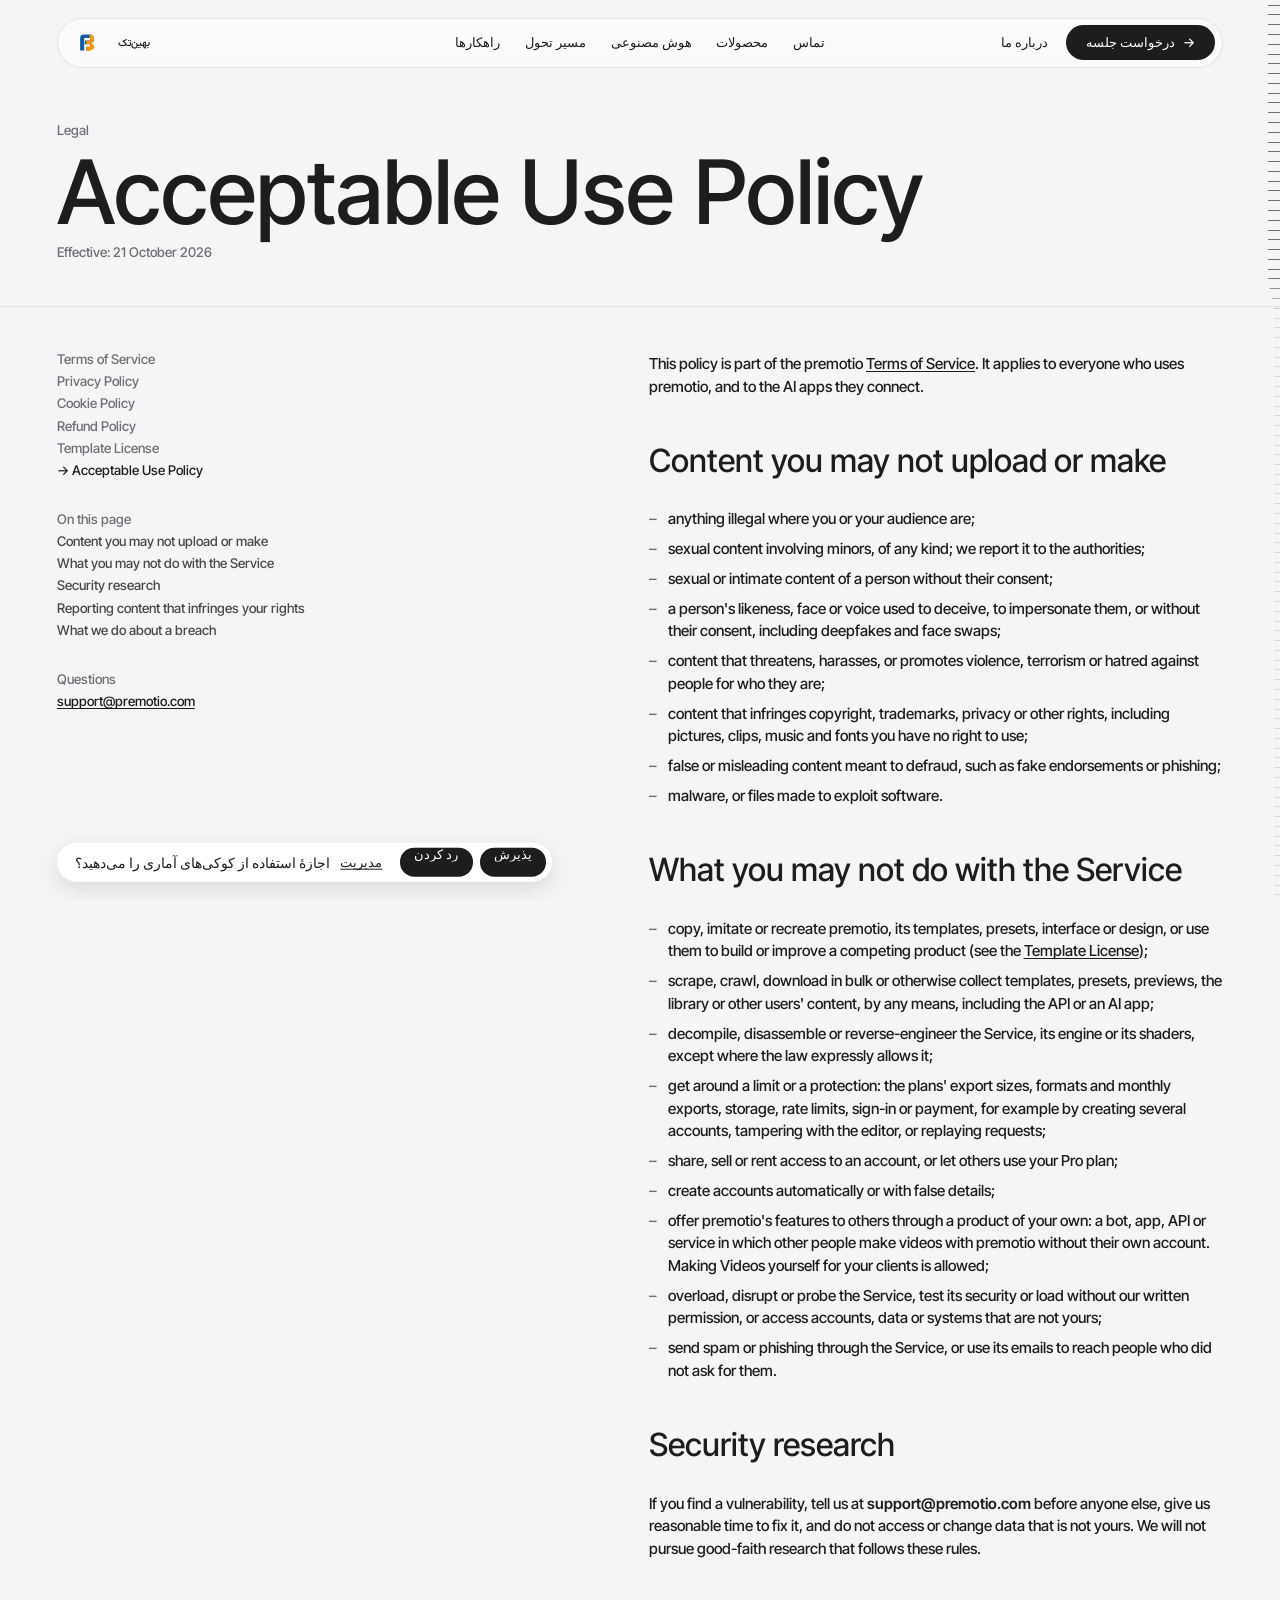
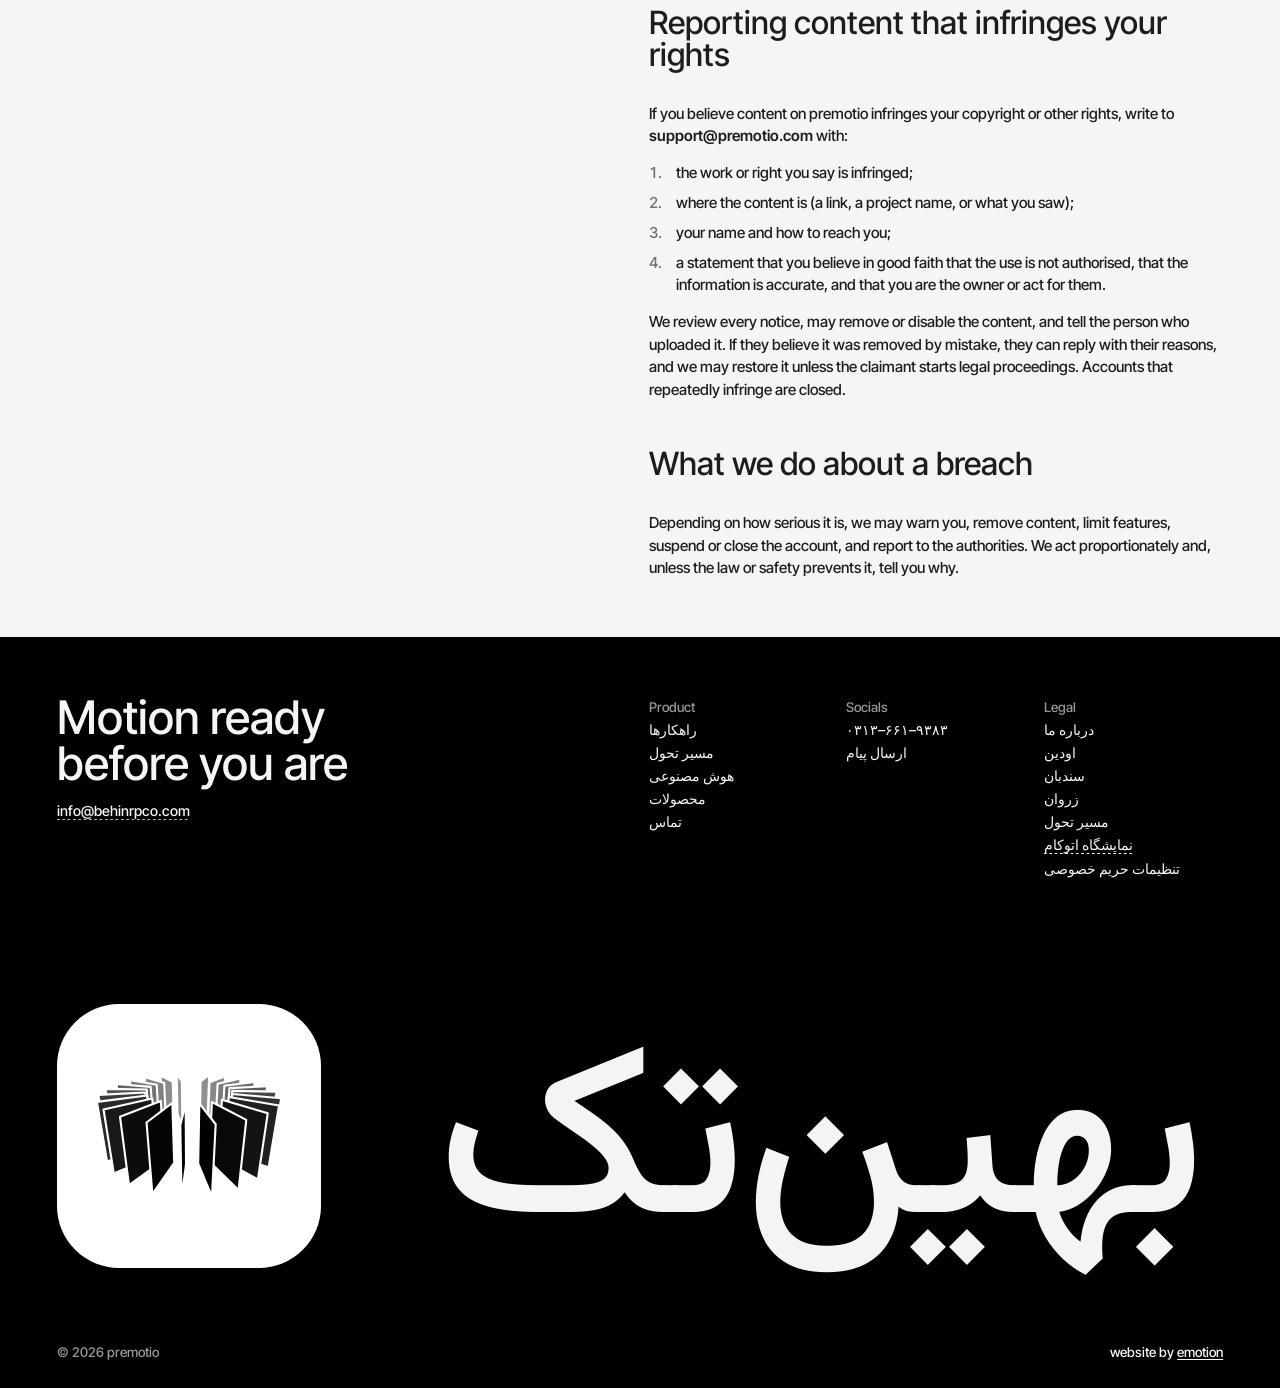
==== commit e00bb971: "Use Vazirmatn and Behin branding in the loading screen" ====
--- a/legal/acceptable-use/index.html
+++ b/legal/acceptable-use/index.html
@@ -1 +1,2 @@
-<!DOCTYPE html><html  lang="en" translate="no"><head><script id="behin-base-path">(()=>{const p=location.pathname,i=p.indexOf('/legal/'),base=i>=0?p.slice(0,i+1):p.endsWith('/')?p:p.slice(0,p.lastIndexOf('/')+1);window.__BEHIN_BASE_PATH__=base;const b=document.createElement('base');b.href=location.origin+base;document.head.appendChild(b)})();</script><meta charset="utf-8"><meta name="viewport" content="width=device-width, initial-scale=1, viewport-fit=cover"><title>Acceptable Use Policy — premotio</title><script type="importmap">{"imports":{"#entry":"./_nuxt/BHQQh9CW.js"}}</script><script>matchMedia('(pointer: fine)').matches&&document.documentElement.classList.add('has-ruler')</script><script>history.scrollRestoration='manual';addEventListener('pagehide',function(){history.scrollRestoration='manual'});if(location.hash){document.documentElement.dataset.place=location.hash;history.replaceState(history.state,'',location.pathname+location.search)}</script><style id="theme-tokens">:root{--bg:#f5f5f7;--bg-rgb:245,245,247;--fg:#1d1d1f;--fg-rgb:29,29,31;--on-fg:#ffffff;--on-fg-rgb:255,255,255;--on-media:var(--bg);--glass:rgba(255, 255, 255, 0.5);--glass-rgb:255,255,255;--hairline:rgba(29, 29, 31, 0.1);--hairline-rgb:29,29,31;--logo:#000000;--logo-rgb:0,0,0;--fg-muted:#6e6e73;--fg-muted-rgb:110,110,115;--fg-secondary:rgba(29, 29, 31, 0.8);--fg-secondary-rgb:29,29,31;--border:#e5e5ea;--border-rgb:229,229,234;--track:#ededf0;--track-rgb:237,237,240;--field:#f0f0f2;--field-rgb:240,240,242;--tick:#d9d9d9;--tick-rgb:217,217,217;--scrim:rgba(0, 0, 0, 0.2);--scrim-rgb:0,0,0;--stage:#000000;--stage-rgb:0,0,0;--inverse-bg:#000000;--inverse-bg-rgb:0,0,0;--inverse-fg:var(--bg);--inverse-muted:#98989d;--inverse-muted-rgb:152,152,157;--inverse-border:#2c2c2e;--inverse-border-rgb:44,44,46}</style><style>@font-face{font-family:Inter Tight;src:local(Inter Tight Variable),url(./fonts/InterTight-Variable.woff2)format("woff2");font-display:swap;font-weight:100 900;font-style:normal}@font-face{font-family:Inter Tight Fallback\: BlinkMacSystemFont;src:local(BlinkMacSystemFont);size-adjust:103.165%;ascent-override:93.9027%;descent-override:23.381%;line-gap-override:0%}@font-face{font-family:Inter Tight Fallback\: Segoe UI;src:local(Segoe UI);size-adjust:96.9163%;ascent-override:99.9574%;descent-override:24.8886%;line-gap-override:0%}@font-face{font-family:Inter Tight Fallback\: Helvetica Neue;src:local(Helvetica Neue);size-adjust:95.4861%;ascent-override:101.455%;descent-override:25.2614%;line-gap-override:0%}@font-face{font-family:Inter Tight Fallback\: Arial;src:local(Arial);size-adjust:96.3855%;ascent-override:100.508%;descent-override:25.0256%;line-gap-override:0%}@font-face{font-family:Inter Tight Fallback\: Noto Sans;src:local(Noto Sans);size-adjust:90.6514%;ascent-override:106.866%;descent-override:26.6086%;line-gap-override:0%}:root{--space-2:.125rem;--space-4:.25rem;--space-6:.375rem;--space-8:.5rem;--space-10:.625rem;--space-12:.75rem;--space-14:.875rem;--space-16:1rem;--space-20:1.25rem;--space-22:1.375rem;--space-28:1.75rem;--space-32:2rem;--space-36:2.25rem;--space-40:2.5rem;--space-48:3rem;--space-52:3.25rem;--space-64:4rem;--layout-width:90rem;--safe-x:max(env(safe-area-inset-left), env(safe-area-inset-right));--layout-margin:max(var(--space-64), var(--safe-x));--layout-content:82rem;--grid-columns:12;--grid-gutter:var(--space-20);--size-nav:3.5rem;--size-button-s:2rem;--size-button-m:2.5rem;--size-button-l:3.25rem;--radius-xs:.375rem;--radius-s:.5rem;--radius-card:.625rem;--radius-m:.75rem;--radius-l:1rem;--radius-xl:1.25rem;--radius-pill:999px;--border-hairline:1px;--blur-glass:1.25rem;--shadow-caption:0 .5rem 1.5rem #1d1d1f1f;--shadow-card-glow:0 .375rem .875rem -.5rem #ffffff59;--shadow-s:0 .125rem .25rem #00000014;--font-sans:"Inter Tight", "Inter Tight Fallback: BlinkMacSystemFont", "Inter Tight Fallback: Segoe UI", "Inter Tight Fallback: Helvetica Neue", "Inter Tight Fallback: Arial", "Inter Tight Fallback: Noto Sans", sans-serif;--font-size-h1:6.25rem;--font-size-h2:3.25rem;--font-size-h3:2.25rem;--font-size-paragraph:1rem;--font-size-label:.9375rem;--font-size-control:1.75rem;--font-size-value:1.3125rem;--font-size-meta:.75rem;--font-size-body:1.0625rem;--font-size-tablet-h1:5rem;--font-size-tablet-h2:2.75rem;--font-size-tablet-h3:1.875rem;--font-size-mobile-h1:3.5rem;--font-size-mobile-h2:2rem;--font-size-mobile-h3:1.5rem;--font-size-mobile-body:1rem;--leading-h1:.9;--leading-paragraph:1.1;--leading-label:1;--leading-body:1.5;--indent-paragraph:7rem}@media (width<=1024px){:root{--layout-margin:max(var(--space-32), var(--safe-x));--grid-columns:8;--grid-gutter:var(--space-16)}}@media (width<=640px) and (aspect-ratio<=1){:root{--layout-margin:max(var(--space-16), var(--safe-x));--grid-columns:6;--grid-gutter:var(--space-12)}}:root{--color-base-black:#000;--color-base-white:#fff;--color-slate-50:#f8fafc;--color-slate-100:#f1f5f9;--color-slate-200:#e2e8f0;--color-slate-300:#cbd5e1;--color-slate-400:#94a3b8;--color-slate-500:#64748b;--color-slate-600:#475569;--color-slate-700:#334155;--color-slate-800:#1e293b;--color-slate-900:#0f172a;--color-slate-950:#020617;--color-gray-50:#f9fafb;--color-gray-100:#f3f4f6;--color-gray-200:#e5e7eb;--color-gray-300:#d1d5db;--color-gray-400:#9ca3af;--color-gray-500:#6b7280;--color-gray-600:#4b5563;--color-gray-700:#374151;--color-gray-800:#1f2937;--color-gray-900:#111827;--color-gray-950:#030712;--color-zinc-50:#fafafa;--color-zinc-100:#f4f4f5;--color-zinc-200:#e4e4e7;--color-zinc-300:#d4d4d8;--color-zinc-400:#a1a1aa;--color-zinc-500:#71717a;--color-zinc-600:#52525b;--color-zinc-700:#3f3f46;--color-zinc-800:#27272a;--color-zinc-900:#18181b;--color-zinc-950:#09090b;--color-neutral-50:#fafafa;--color-neutral-100:#f5f5f5;--color-neutral-200:#e5e5e5;--color-neutral-300:#d4d4d4;--color-neutral-400:#a3a3a3;--color-neutral-500:#737373;--color-neutral-600:#525252;--color-neutral-700:#404040;--color-neutral-800:#262626;--color-neutral-900:#171717;--color-neutral-950:#0a0a0a;--color-stone-50:#fafaf9;--color-stone-100:#f5f5f4;--color-stone-200:#e7e5e4;--color-stone-300:#d6d3d1;--color-stone-400:#a8a29e;--color-stone-500:#78716c;--color-stone-600:#57534e;--color-stone-700:#44403c;--color-stone-800:#292524;--color-stone-900:#1c1917;--color-stone-950:#0c0a09;--color-red-50:#fef2f2;--color-red-100:#fee2e2;--color-red-200:#fecaca;--color-red-300:#fca5a5;--color-red-400:#f87171;--color-red-500:#ef4444;--color-red-600:#dc2626;--color-red-700:#b91c1c;--color-red-800:#991b1b;--color-red-900:#7f1d1d;--color-red-950:#450a0a;--color-orange-50:#fff7ed;--color-orange-100:#ffedd5;--color-orange-200:#fed7aa;--color-orange-300:#fdba74;--color-orange-400:#fb923c;--color-orange-500:#f97316;--color-orange-600:#ea580c;--color-orange-700:#c2410c;--color-orange-800:#9a3412;--color-orange-900:#7c2d12;--color-orange-950:#431407;--color-amber-50:#fffbeb;--color-amber-100:#fef3c7;--color-amber-200:#fde68a;--color-amber-300:#fcd34d;--color-amber-400:#fbbf24;--color-amber-500:#f59e0b;--color-amber-600:#d97706;--color-amber-700:#b45309;--color-amber-800:#92400e;--color-amber-900:#78350f;--color-amber-950:#451a03;--color-yellow-50:#fefce8;--color-yellow-100:#fef9c3;--color-yellow-200:#fef08a;--color-yellow-300:#fde047;--color-yellow-400:#facc15;--color-yellow-500:#eab308;--color-yellow-600:#ca8a04;--color-yellow-700:#a16207;--color-yellow-800:#854d0e;--color-yellow-900:#713f12;--color-yellow-950:#422006;--color-lime-50:#f7fee7;--color-lime-100:#ecfccb;--color-lime-200:#d9f99d;--color-lime-300:#bef264;--color-lime-400:#a3e635;--color-lime-500:#84cc16;--color-lime-600:#65a30d;--color-lime-700:#4d7c0f;--color-lime-800:#3f6212;--color-lime-900:#365314;--color-lime-950:#111;--color-green-50:#f0fdf4;--color-green-100:#dcfce7;--color-green-200:#bbf7d0;--color-green-300:#86efac;--color-green-400:#4ade80;--color-green-500:#22c55e;--color-green-600:#16a34a;--color-green-700:#15803d;--color-green-800:#166534;--color-green-900:#14532d;--color-green-950:#052e16;--color-emerald-50:#ecfdf5;--color-emerald-100:#d1fae5;--color-emerald-200:#a7f3d0;--color-emerald-300:#6ee7b7;--color-emerald-400:#34d399;--color-emerald-500:#10b981;--color-emerald-600:#059669;--color-emerald-700:#047857;--color-emerald-800:#065f46;--color-emerald-900:#064e3b;--color-emerald-950:#022c22;--color-teal-50:#f0fdfa;--color-teal-100:#ccfbf1;--color-teal-200:#99f6e4;--color-teal-300:#5eead4;--color-teal-400:#2dd4bf;--color-teal-500:#14b8a6;--color-teal-600:#0d9488;--color-teal-700:#0f766e;--color-teal-800:#115e59;--color-teal-900:#134e4a;--color-teal-950:#042f2e;--color-cyan-50:#ecfeff;--color-cyan-100:#cffafe;--color-cyan-200:#a5f3fc;--color-cyan-300:#67e8f9;--color-cyan-400:#22d3ee;--color-cyan-500:#06b6d4;--color-cyan-600:#0891b2;--color-cyan-700:#0e7490;--color-cyan-800:#155e75;--color-cyan-900:#164e63;--color-cyan-950:#083344;--color-sky-50:#f0f9ff;--color-sky-100:#e0f2fe;--color-sky-200:#bae6fd;--color-sky-300:#7dd3fc;--color-sky-400:#38bdf8;--color-sky-500:#0ea5e9;--color-sky-600:#0284c7;--color-sky-700:#0369a1;--color-sky-800:#075985;--color-sky-900:#0c4a6e;--color-sky-950:#082f49;--color-blue-50:#eff6ff;--color-blue-100:#dbeafe;--color-blue-200:#bfdbfe;--color-blue-300:#93c5fd;--color-blue-400:#60a5fa;--color-blue-500:#3b82f6;--color-blue-600:#2563eb;--color-blue-700:#1d4ed8;--color-blue-800:#1e40af;--color-blue-900:#1e3a8a;--color-blue-950:#172554;--color-indigo-50:#eef2ff;--color-indigo-100:#e0e7ff;--color-indigo-200:#c7d2fe;--color-indigo-300:#a5b4fc;--color-indigo-400:#818cf8;--color-indigo-500:#6366f1;--color-indigo-600:#4f46e5;--color-indigo-700:#4338ca;--color-indigo-800:#3730a3;--color-indigo-900:#312e81;--color-indigo-950:#1e1b4b;--color-violet-50:#f5f3ff;--color-violet-100:#ede9fe;--color-violet-200:#ddd6fe;--color-violet-300:#c4b5fd;--color-violet-400:#a78bfa;--color-violet-500:#8b5cf6;--color-violet-600:#7c3aed;--color-violet-700:#6d28d9;--color-violet-800:#5b21b6;--color-violet-900:#4c1d95;--color-violet-950:#2e1065;--color-purple-50:#faf5ff;--color-purple-100:#f3e8ff;--color-purple-200:#e9d5ff;--color-purple-300:#d8b4fe;--color-purple-400:#c084fc;--color-purple-500:#a855f7;--color-purple-600:#9333ea;--color-purple-700:#7e22ce;--color-purple-800:#6b21a8;--color-purple-900:#581c87;--color-purple-950:#3b0764;--color-fuchsia-50:#fdf4ff;--color-fuchsia-100:#fae8ff;--color-fuchsia-200:#f5d0fe;--color-fuchsia-300:#f0abfc;--color-fuchsia-400:#e879f9;--color-fuchsia-500:#d946ef;--color-fuchsia-600:#c026d3;--color-fuchsia-700:#a21caf;--color-fuchsia-800:#86198f;--color-fuchsia-900:#701a75;--color-fuchsia-950:#4a044e;--color-pink-50:#fdf2f8;--color-pink-100:#fce7f3;--color-pink-200:#fbcfe8;--color-pink-300:#f9a8d4;--color-pink-400:#f472b6;--color-pink-500:#ec4899;--color-pink-600:#db2777;--color-pink-700:#be185d;--color-pink-800:#9d174d;--color-pink-900:#831843;--color-pink-950:#500724;--color-rose-50:#fff1f2;--color-rose-100:#ffe4e6;--color-rose-200:#fecdd3;--color-rose-300:#fda4af;--color-rose-400:#fb7185;--color-rose-500:#f43f5e;--color-rose-600:#e11d48;--color-rose-700:#be123c;--color-rose-800:#9f1239;--color-rose-900:#881337;--color-rose-950:#4c0519}:root,h1{font-family:var(--font-sans)}h1{font-weight:500;font-size:var(--font-size-h1);line-height:var(--leading-h1)}@media (width<=1024px){h1{font-size:var(--font-size-tablet-h1)}}@media (width<=640px){h1{font-size:var(--font-size-mobile-h1)}}a,abbr,acronym,address,applet,article,aside,audio,b,big,blockquote,body,canvas,caption,center,cite,code,dd,del,details,dfn,div,dl,dt,em,embed,fieldset,figcaption,figure,footer,form,h1,h2,h3,h4,h5,h6,header,hgroup,html,i,iframe,img,ins,kbd,label,legend,li,mark,menu,nav,object,ol,output,p,pre,q,ruby,s,samp,section,small,span,strike,strong,sub,summary,sup,table,tbody,td,tfoot,th,thead,time,tr,tt,u,ul,var,video{vertical-align:baseline;border:0;margin:0;padding:0}html{-webkit-text-size-adjust:100%;-ms-text-size-adjust:100%}a img,fieldset,img{border:none}input[type=email],input[type=tel],input[type=text],textarea{--webkit-appearance:none}button,input[type=submit]{cursor:pointer}button::-moz-focus-inner{border:0;padding:0}input[type=submit]::-moz-focus-inner{border:0;padding:0}textarea{overflow:auto}button,input{border:0;margin:0;padding:0}a,a:focus,button,div,h1,h2,h3,h4,h5,h6,input,select,span,textarea{outline-color:currentColor}ol,ul{list-style-type:none}table{border-spacing:0;border-collapse:collapse;width:100%}html{box-sizing:border-box}*,:after,:before{box-sizing:inherit}a{color:inherit;font:inherit;text-decoration:none}img,picture,svg,video{max-width:100%;display:block}button,input,select,textarea{font:inherit}.container{width:100%;padding-left:var(--layout-margin);padding-right:var(--layout-margin);position:relative}.container--fh{height:100%}.container--nm{padding-left:0;padding-right:0}.grid{grid-template-columns:repeat(var(--grid-columns),1fr);-moz-column-gap:var(--grid-gutter);column-gap:var(--grid-gutter);grid-auto-flow:row;display:grid}.grid,.w-100{width:100%}.w-fit{width:fit-content}.h-100{height:100%}.h-100vh{height:100vh}.m-auto{margin:auto}.ml-auto{margin-left:auto}.mr-auto{margin-right:auto}.mt-1{margin-top:.25rem}.mt-2{margin-top:.5rem}.mt-3{margin-top:.75rem}.mt-4{margin-top:1rem}.mt-5{margin-top:1.25rem}.mt-6{margin-top:1.5rem}.mt-7{margin-top:1.75rem}.mt-8{margin-top:2rem}.mb-1{margin-bottom:.25rem}.mb-2{margin-bottom:.5rem}.mb-3{margin-bottom:.75rem}.mb-4{margin-bottom:1rem}.mb-5{margin-bottom:1.25rem}.mb-6{margin-bottom:1.5rem}.mb-7{margin-bottom:1.75rem}.mb-8{margin-bottom:2rem}.ml-1{margin-left:.25rem}.ml-2{margin-left:.5rem}.ml-3{margin-left:.75rem}.ml-4{margin-left:1rem}.ml-5{margin-left:1.25rem}.ml-6{margin-left:1.5rem}.ml-7{margin-left:1.75rem}.ml-8{margin-left:2rem}.mr-1{margin-right:.25rem}.mr-2{margin-right:.5rem}.mr-3{margin-right:.75rem}.mr-4{margin-right:1rem}.mr-5{margin-right:1.25rem}.mr-6{margin-right:1.5rem}.mr-7{margin-right:1.75rem}.mr-8{margin-right:2rem}.pt-1{padding-top:.25rem}.pt-2{padding-top:.5rem}.pt-3{padding-top:.75rem}.pt-4{padding-top:1rem}.pt-5{padding-top:1.25rem}.pt-6{padding-top:1.5rem}.pt-7{padding-top:1.75rem}.pt-8{padding-top:2rem}.pb-1{padding-bottom:.25rem}.pb-2{padding-bottom:.5rem}.pb-3{padding-bottom:.75rem}.pb-4{padding-bottom:1rem}.pb-5{padding-bottom:1.25rem}.pb-6{padding-bottom:1.5rem}.pb-7{padding-bottom:1.75rem}.pb-8{padding-bottom:2rem}.pl-1{padding-left:.25rem}.pl-2{padding-left:.5rem}.pl-3{padding-left:.75rem}.pl-4{padding-left:1rem}.pl-5{padding-left:1.25rem}.pl-6{padding-left:1.5rem}.pl-7{padding-left:1.75rem}.pl-8{padding-left:2rem}.pr-1{padding-right:.25rem}.pr-2{padding-right:.5rem}.pr-3{padding-right:.75rem}.pr-4{padding-right:1rem}.pr-5{padding-right:1.25rem}.pr-6{padding-right:1.5rem}.pr-7{padding-right:1.75rem}.pr-8{padding-right:2rem}.gap-1{gap:.25rem}.gap-2{gap:.5rem}.gap-3{gap:.75rem}.gap-4{gap:1rem}.gap-5{gap:1.25rem}.gap-6{gap:1.5rem}.gap-7{gap:1.75rem}.gap-8{gap:2rem}.flex{display:flex}.justify-between{justify-content:space-between}.justify-center{justify-content:center}.justify-start{justify-content:flex-start}.justify-end{justify-content:flex-end}.align-center{align-items:center}.align-start{align-items:flex-start}.align-end{align-items:flex-end}.flex-column{flex-direction:column}.shrink{flex-shrink:1}.no-shrink{flex-shrink:0}.grow{flex-grow:1}.no-grow{flex-grow:0}.text-center{text-align:center}.text-left{text-align:left}.text-right{text-align:right}.text-ellipsis{text-overflow:ellipsis;white-space:nowrap;overflow:hidden}.hidden{display:none!important}::selection{color:var(--bg);background:var(--fg)}html{--lightningcss-light:initial;--lightningcss-dark: ;color-scheme:light;-webkit-text-decoration-skip-ink:none;text-decoration-skip-ink:none;font-size:max(12px,1.11111vw)}@media (width<=1024px){html{font-size:16px}}@media (width<390px){html{font-size:max(12px,4.10256vw)}}html.lenis.lenis-stopped.is-opening{overflow:visible}html.has-ruler{scrollbar-width:none;-ms-overflow-style:none}html.has-ruler body::-webkit-scrollbar{width:0;height:0;display:none}html.has-ruler::-webkit-scrollbar{width:0;height:0;display:none}html.ruler-grabbing,html.ruler-grabbing *{cursor:grabbing!important}body{color:var(--fg);background-color:var(--bg);font-family:var(--font-sans);font-weight:600;font-size:var(--font-size-paragraph);line-height:var(--leading-paragraph);-webkit-font-smoothing:antialiased;-moz-osx-font-smoothing:grayscale}.fade-enter-from{opacity:0}.fade-enter-active,.fade-leave-active{transition:opacity .3s}.fade-enter,.fade-leave-to{opacity:0}.iconify{flex-shrink:0;width:1em;height:1em;font-size:1rem;display:block}.sr-only{visibility:visible;clip:rect(0,0,0,0);clip-path:inset(50%);white-space:nowrap;border:0;width:1px;height:1px;margin:-1px;padding:0;position:absolute;overflow:hidden}[tabindex="-1"]:focus{outline:none}[data-reveal]{visibility:hidden}.reveal-line-mask{clip-path:inset(0 -.15em -.2em);overflow:visible!important}.reveal-word{white-space:nowrap}[data-reveal=block]{clip-path:inset(-.375rem)}.app-loader__ground{z-index:200;background:var(--bg);position:fixed;inset:0}.app-loader.is-flying .app-loader__ground{display:none}.app-loader.is-fading>*{opacity:0;transition:opacity .3s linear}.app-loader__mark{z-index:200;pointer-events:none;width:4rem;height:4rem;margin:-2rem 0 0 -2rem;position:fixed;top:50%;left:50%}.app-loader__canvas,.app-loader__mark svg{width:100%;height:100%;display:block;position:absolute;inset:0}.app-loader__mark.is-drawn svg{visibility:hidden}@font-face{font-family:Loader Digits;src:url([data-uri])format("woff2");font-weight:500;font-display:block}.app-loader__count{font-family:var(--font-sans);font-weight:500;font-size:var(--font-size-label);line-height:var(--leading-label);font-family:"Loader Digits",var(--font-sans);color:var(--fg);font-variant-numeric:tabular-nums;clip-path:inset(-.15em -.15em -.2em);z-index:200;pointer-events:none;justify-content:center;display:flex;position:fixed;top:calc(50% + 3rem);left:0;right:0}.app-loader__digit{display:inline-block}html.is-loading,html.is-loading.lenis.lenis-stopped{overflow:hidden}html.is-loading .app-nav .app-nav__bar{transform:translateY(calc(-100% - var(--nav-top)))!important}html.is-landing .app-nav .app-nav__bar{transform:none!important}html.is-loading .hero [data-reveal]{visibility:visible}html.is-landing .app-nav__bar>:is(.app-nav__logo,.app-nav__links,.app-nav__right),html.is-loading .app-nav__bar>:is(.app-nav__logo,.app-nav__links,.app-nav__right){visibility:hidden}</style><style>.logo-mark[data-v-39640a56]{flex-shrink:0}</style><style>.logo-wordmark[data-v-f9a31650]{flex-shrink:0;width:4.40725rem;height:1.05381rem}.logo-wordmark--dark[data-v-f9a31650]{width:4.80794rem;height:1.14963rem}</style><style>.logo-lockup[data-v-a3457c20]{align-items:center;gap:.292313rem;display:inline-flex}.logo-lockup--dark[data-v-a3457c20]{gap:.318875rem}</style><style>:where(button.app-link[data-v-50f980ac]){color:inherit;font:inherit;text-align:inherit;background:0 0;border:0;padding:0}.app-link[data-v-50f980ac]{white-space:nowrap;display:inline-flex}.app-link[data-v-50f980ac]:focus-visible{outline-offset:.25rem;outline:2px solid}.app-link__words[data-v-50f980ac]{display:inline-block;position:relative}.app-link__words.is-set .app-link__text[data-v-50f980ac]{color:#0000}.app-link__lines[data-v-50f980ac]{visibility:hidden;clip-path:inset(-.15em -.15em -.2em);position:absolute;inset:0}.app-link__words.is-set .app-link__lines[data-v-50f980ac]{visibility:inherit}.app-link__line[data-v-50f980ac]{position:absolute;inset:0}.app-link__char[data-v-50f980ac]{position:absolute;top:0;left:0}.app-link__char[data-v-50f980ac]:before{content:attr(data-char)}.app-link__label[data-v-50f980ac]{display:inline-block;position:relative}.app-link__label--line[data-v-50f980ac]{--from:0;--to:1}.app-link__label--line[data-v-50f980ac]:after{content:"";height:var(--border-hairline);clip-path:inset(0 calc((1 - var(--to))*100%) 0 calc(var(--from)*100%));background-image:linear-gradient(90deg,currentColor 50%,#0000 50%);background-size:.375rem 100%;position:absolute;bottom:-.125rem;left:0;right:0}.app-link__slot[data-v-50f980ac]{margin-right:var(--space-6);align-items:center;display:flex;position:absolute;top:0;bottom:0;right:100%;overflow:clip}.app-link__arrow[data-v-50f980ac]{opacity:0;display:inline-block;transform:translate(-100%)}</style><style>.app-button[data-v-db62c44e]{--pull-start:0;--pull-end:0;--radius:calc(var(--height)/2);--reach-start:calc(var(--pull-start)*1rem/16);--reach-end:calc(var(--pull-end)*1rem/16);--tip-start:max(var(--radius) / 2, var(--radius) + var(--pull-start) * .075rem);--tip-end:max(var(--radius) / 2, var(--radius) + var(--pull-end) * .075rem);isolation:isolate;border-radius:var(--radius-pill);white-space:nowrap;flex-shrink:0;display:inline-flex;position:relative}.app-button[data-v-db62c44e]:focus-visible{outline:2px solid var(--fg);outline-offset:2px}.app-button__skin[data-v-db62c44e]{z-index:-1;top:0;bottom:0;left:calc(var(--reach-start)*-1);right:calc(var(--reach-end)*-1);border-radius:var(--tip-start) var(--tip-end) var(--tip-end) var(--tip-start)/var(--radius);transform:scaleY(calc(1 - (var(--pull-start) + var(--pull-end))*.003));position:absolute}.app-button__skin[data-v-db62c44e]:after{content:"";border-radius:inherit;background-color:var(--scrim);opacity:0;transition:opacity .4s cubic-bezier(.16,1,.3,1);position:absolute;inset:0}@media (prefers-reduced-motion:reduce){.app-button__skin[data-v-db62c44e]:after{transition:none}}.app-button.is-shaded .app-button__skin[data-v-db62c44e]:after{opacity:1}.app-button__frame[data-v-db62c44e]{padding:0 var(--pad);clip-path:inset(0 calc(var(--reach-end)*-1) 0 calc(var(--reach-start)*-1) round var(--tip-start) var(--tip-end) var(--tip-end) var(--tip-start)/var(--radius));flex:1;justify-content:center;align-items:center;display:flex}.app-button__content[data-v-db62c44e]{align-items:center;gap:var(--space-10);display:inline-flex;position:relative}.app-button__label[data-v-db62c44e]{display:inline-block}.app-button__arrow-end[data-v-db62c44e],.app-button__arrow-start[data-v-db62c44e]{font-size:var(--font-size-label);display:inline-block}.app-button__arrow-end[data-v-db62c44e]:before,.app-button__arrow-start[data-v-db62c44e]:before{content:"→"}.app-button__arrow-start[data-v-db62c44e]{opacity:0;position:absolute;left:0}.app-button--plain .app-button__arrow-end[data-v-db62c44e],.app-button--plain .app-button__arrow-start[data-v-db62c44e]{display:none}.app-button--primary[data-v-db62c44e]{color:var(--on-fg)}.app-button--primary .app-button__skin[data-v-db62c44e]{background-color:var(--fg)}.app-button--secondary[data-v-db62c44e]{color:var(--fg)}.app-button--secondary .app-button__skin[data-v-db62c44e]{background-color:var(--glass);border:var(--border-hairline) solid var(--hairline);-webkit-backdrop-filter:blur(calc(var(--blur-glass)/2));backdrop-filter:blur(calc(var(--blur-glass)/2))}.app-button--secondary .app-button__skin[data-v-db62c44e]:after{inset:calc(var(--border-hairline)*-1)}.app-button--s[data-v-db62c44e]{--height:var(--size-button-s);--pad:var(--space-16);height:var(--height);font-family:var(--font-sans);font-weight:500;font-size:var(--font-size-label);line-height:var(--leading-label)}.app-button--s .app-button__content[data-v-db62c44e]{gap:var(--space-8)}.app-button--m[data-v-db62c44e]{--height:var(--size-button-m);--pad:var(--space-22);font-size:var(--font-size-label)}.app-button--l[data-v-db62c44e],.app-button--m[data-v-db62c44e]{height:var(--height);font-family:var(--font-sans);font-weight:500;line-height:var(--leading-label)}.app-button--l[data-v-db62c44e]{--height:var(--size-button-l);--pad:var(--space-28);font-size:var(--font-size-paragraph)}</style><style>.app-menu-button[data-v-48e754eb]{width:var(--size-button-m);height:var(--size-button-m);border-radius:var(--radius-pill);background-color:var(--glass);border:var(--border-hairline) solid var(--hairline);-webkit-backdrop-filter:blur(calc(var(--blur-glass)/2));backdrop-filter:blur(calc(var(--blur-glass)/2));flex-shrink:0;position:relative}.app-menu-button[data-v-48e754eb]:focus-visible{outline:2px solid var(--fg);outline-offset:2px}.app-menu-button__bar[data-v-48e754eb]{background-color:var(--fg);width:1rem;height:.09375rem;margin:-.046875rem 0 0 -.5rem;transition:transform .2s cubic-bezier(.16,1,.3,1);position:absolute;top:50%;left:50%;transform:translateY(-.203125rem)}.app-menu-button__bar[data-v-48e754eb]:nth-child(2){transform:translateY(.203125rem)}@media (prefers-reduced-motion:reduce){.app-menu-button__bar[data-v-48e754eb]{transition:none}}.is-open .app-menu-button__bar[data-v-48e754eb]{transform:rotate(45deg)}.is-open .app-menu-button__bar[data-v-48e754eb]:nth-child(2){transform:rotate(-45deg)}</style><style>.app-menu__scrim[data-v-4bed7237]{background-color:var(--scrim);position:fixed;inset:0}.app-menu__panel[data-v-4bed7237]{top:calc(100% + var(--space-8));align-items:flex-start;gap:var(--space-12);max-height:calc(100svh - var(--nav-top)*2 - var(--size-nav) - var(--space-8));overscroll-behavior:contain;padding:var(--space-32) var(--space-32) var(--space-48);border-radius:var(--radius-xl);background-color:var(--glass);border:var(--border-hairline) solid var(--hairline);-webkit-backdrop-filter:blur(calc(var(--blur-glass)/2));backdrop-filter:blur(calc(var(--blur-glass)/2));flex-direction:column;display:flex;position:absolute;left:0;right:0;overflow-y:auto}@media (width<=640px) and (aspect-ratio<=1){.app-menu__panel[data-v-4bed7237]{gap:var(--space-16);padding:var(--space-22)}}.app-menu__links[data-v-4bed7237]{gap:var(--space-12);overflow-clip-margin:.3em;flex-direction:column;display:flex;overflow:clip}.app-menu__link[data-v-4bed7237]{color:var(--fg);font-family:var(--font-sans);font-weight:500;font-size:var(--font-size-h2);line-height:1}@media (width<=1024px){.app-menu__link[data-v-4bed7237]{font-size:var(--font-size-tablet-h2)}}@media (width<=640px){.app-menu__link[data-v-4bed7237]{font-size:var(--font-size-mobile-h2)}}.app-menu__rule[data-v-4bed7237]{background-color:var(--hairline);border:0;align-self:stretch;height:1px;margin:0;display:none}@media (width<=640px) and (aspect-ratio<=1){.app-menu__rule[data-v-4bed7237]{display:block}}.app-menu__sign-in[data-v-4bed7237]{display:none}@media (width<=640px) and (aspect-ratio<=1){.app-menu__sign-in[data-v-4bed7237]{display:inline-flex}}</style><style>.app-nav[data-v-a799f99b]{--nav-top:var(--space-20);z-index:100;top:var(--nav-top);left:var(--layout-margin);right:var(--layout-margin);position:fixed}.app-nav[data-v-a799f99b]:not(.app-nav--active){pointer-events:none}@media (width<=1024px){.app-nav[data-v-a799f99b]{--nav-top:1.5rem}}@media (width<=640px) and (aspect-ratio<=1){.app-nav[data-v-a799f99b]{--nav-top:var(--space-16)}}.app-nav__bar[data-v-a799f99b]{z-index:1;height:var(--size-nav);padding-left:var(--space-22);padding-right:var(--space-8);border-radius:var(--radius-pill);transform:translateY(calc(-100% - var(--nav-top)));background-color:var(--glass);border:var(--border-hairline) solid var(--hairline);-webkit-backdrop-filter:blur(calc(var(--blur-glass)/2));backdrop-filter:blur(calc(var(--blur-glass)/2));justify-content:space-between;align-items:center;transition:transform .45s cubic-bezier(.16,1,.3,1);display:flex;position:relative;overflow:clip}@media (width<=640px) and (aspect-ratio<=1){.app-nav__bar[data-v-a799f99b]{padding-left:var(--space-16)}}:is(.app-nav--active .app-nav__bar[data-v-a799f99b],.app-nav--coming .app-nav__bar[data-v-a799f99b],.app-nav:has(:focus-visible) .app-nav__bar[data-v-a799f99b]){transform:none}.app-nav__logo[data-v-a799f99b]{display:flex}.app-nav__mark[data-v-a799f99b]{display:none}@media (width<=640px) and (aspect-ratio<=1){.app-nav__mark[data-v-a799f99b]{display:block}.app-nav__lockup[data-v-a799f99b]{display:none}}.app-nav__links[data-v-a799f99b]{align-items:center;gap:var(--space-28);display:flex;position:absolute;top:50%;left:50%;transform:translate(-50%,-50%)}@media (width<=1024px){.app-nav__links[data-v-a799f99b]{display:none}}.app-nav__right[data-v-a799f99b]{align-items:center;gap:var(--space-20);display:flex}@media (width<=1024px){.app-nav__right[data-v-a799f99b]{gap:var(--space-12)}}@media (width<=640px) and (aspect-ratio<=1){.app-nav__right[data-v-a799f99b]{gap:var(--space-8)}}.app-nav__link[data-v-a799f99b],.app-nav__sign-in[data-v-a799f99b]{font-family:var(--font-sans);font-weight:500;font-size:var(--font-size-label);line-height:var(--leading-label);color:var(--fg)}@media (width<=640px) and (aspect-ratio<=1){.app-nav__sign-in[data-v-a799f99b]{display:none}}.app-nav__menu-button[data-v-a799f99b]{display:none}@media (width<=1024px){.app-nav__menu-button[data-v-a799f99b]{display:block}}</style><style>.scroll-ruler[data-v-733eba8e]{z-index:90;cursor:pointer;touch-action:none;-webkit-user-select:none;user-select:none;width:.875rem;position:fixed;top:0;bottom:0;right:0}.scroll-ruler__canvas[data-v-733eba8e]{pointer-events:none;width:100%;height:100%;position:absolute;inset:0}</style><style>html.lenis,html.lenis body{height:auto}.lenis:not(.lenis-autoToggle).lenis-stopped{overflow:clip}.lenis [data-lenis-prevent-horizontal],.lenis [data-lenis-prevent-touch],.lenis [data-lenis-prevent-vertical],.lenis [data-lenis-prevent-wheel],.lenis [data-lenis-prevent]{overscroll-behavior:contain}.lenis.lenis-smooth iframe{pointer-events:none}.lenis.lenis-autoToggle{transition-behavior:allow-discrete;transition-property:overflow;transition-duration:1ms}</style><style>.film[data-v-02f47fdf]{--card-w:6.625rem;--card-h:9.375rem;--gap:var(--space-8);--pill:1.625rem;--pill-gap:var(--space-8);--ruler-h:.75rem;--ruler-gap:var(--space-10);--inset:var(--space-8);--pitch:calc(var(--card-w) + var(--gap));width:100%;height:calc(var(--pill) + var(--pill-gap) + var(--ruler-h) + var(--ruler-gap) + var(--card-h));pointer-events:none;-webkit-user-select:none;user-select:none;position:relative;overflow-x:clip}@media (width<=1024px){.film[data-v-02f47fdf]{--card-w:9.375rem;--card-h:13.25rem;--gap:var(--space-10)}}@media (width<=640px) and (aspect-ratio<=1){.film[data-v-02f47fdf]{--card-w:4.5rem;--card-h:6.375rem;--gap:var(--space-6);--pill:1.5rem;--pill-gap:var(--space-6);--ruler-h:.625rem;--ruler-gap:var(--space-8);--inset:var(--space-6)}}.film__time[data-v-02f47fdf]{font-family:var(--font-sans);font-weight:500;font-size:var(--font-size-label);line-height:var(--leading-label);height:var(--pill);padding:0 var(--space-10);border-radius:var(--radius-pill);color:var(--on-fg);font-variant-numeric:tabular-nums;align-items:center;display:flex;top:0;left:50%;transform:translate(-50%)}.film__playhead[data-v-02f47fdf],.film__time[data-v-02f47fdf]{z-index:1;background:var(--fg);position:absolute}.film__playhead[data-v-02f47fdf]{top:var(--pill);bottom:calc(var(--space-8)*-1);width:.125rem;left:calc(50% - .0625rem)}.film__track[data-v-02f47fdf]{--played:0;top:calc(var(--pill) + var(--pill-gap));gap:var(--ruler-gap);transform:translateX(calc((var(--reach) + .5 + var(--played))*-1*var(--pitch)));will-change:transform;flex-direction:column;display:flex;position:absolute;left:50%}.film__ruler[data-v-02f47fdf]{height:var(--ruler-h);background:repeating-linear-gradient(to right,var(--tick) 0 1px,transparent 1px var(--pitch)),repeating-linear-gradient(to right,var(--tick) 0 1px,transparent 1px calc(var(--pitch)/4)) 0 100%/100% 50% no-repeat}.film__strip[data-v-02f47fdf]{display:flex}.film__frame[data-v-02f47fdf]{width:var(--pitch);height:var(--card-h);padding:0 calc(var(--gap)/2);flex:none}.film__poster[data-v-02f47fdf]{-o-object-fit:cover;object-fit:cover;width:100%}.film__empty[data-v-02f47fdf],.film__poster[data-v-02f47fdf]{border-radius:var(--radius-s);height:100%;display:block}.film__empty[data-v-02f47fdf]{font-family:var(--font-sans);font-weight:500;font-size:var(--font-size-label);line-height:var(--leading-label);padding:calc(var(--inset) - 1px);border:1px dashed var(--fg);color:var(--fg-muted)}</style><style>.not-found[data-v-09908026]{--words-gap:var(--space-40);--film-gap:var(--space-36);min-height:100svh;padding-top:calc(var(--space-20) + var(--size-nav));flex-direction:column;display:flex}@media (width<=1024px){.not-found[data-v-09908026]{--words-gap:var(--space-32);--film-gap:var(--space-64)}}@media (width<=640px) and (aspect-ratio<=1){.not-found[data-v-09908026]{--words-gap:1.5rem;--film-gap:var(--space-36);padding-top:calc(var(--space-16) + var(--size-nav))}}.not-found__body[data-v-09908026]{width:100%;padding:var(--space-32) 0;margin:auto 0}.not-found__words[data-v-09908026]{align-items:center;gap:var(--words-gap);padding:0 var(--layout-margin);text-align:center;flex-direction:column;display:flex}.not-found__title[data-v-09908026]{font-family:var(--font-sans);font-weight:500;font-size:var(--font-size-h1);line-height:var(--leading-h1)}@media (width<=1024px){.not-found__title[data-v-09908026]{font-size:var(--font-size-tablet-h1)}}@media (width<=640px){.not-found__title[data-v-09908026]{font-size:var(--font-size-mobile-h1)}}.not-found__title[data-v-09908026]{color:var(--fg);margin:0;line-height:1}.not-found__quiet[data-v-09908026]{color:var(--fg-muted)}.not-found__text[data-v-09908026]{font-family:var(--font-sans);font-weight:600;font-size:var(--font-size-paragraph);line-height:var(--leading-paragraph);color:var(--fg);margin:0}@media (aspect-ratio>1),(width>640px){.not-found__break[data-v-09908026]{display:none}}.not-found__actions[data-v-09908026]{gap:var(--space-12);display:flex}@media (width<=640px) and (aspect-ratio<=1){.not-found__actions[data-v-09908026]{flex-direction:column;align-items:center}}.not-found__film[data-v-09908026]{margin-top:var(--film-gap)}</style><style>.logo-carousel[data-v-31aace83]{aspect-ratio:1;display:block;position:relative}.logo-carousel__canvas[data-v-31aace83],.logo-carousel__still[data-v-31aace83]{width:100%;height:100%;position:absolute;inset:0}.logo-carousel.is-drawn .logo-carousel__still[data-v-31aace83]{visibility:hidden}</style><style>.app-footer[data-v-12c0fe59]{z-index:2;gap:var(--space-64);padding:var(--space-64) var(--layout-margin) var(--space-32);background:var(--inverse-bg);color:var(--inverse-fg);flex-direction:column;display:flex;position:relative}@media (width<=1024px){.app-footer[data-v-12c0fe59]{padding-top:var(--space-48)}}@media (width<=640px) and (aspect-ratio<=1){.app-footer[data-v-12c0fe59]{gap:var(--space-48)}}.app-footer__top[data-v-12c0fe59]{gap:var(--space-20);padding-bottom:var(--space-32);display:flex}@media (width<=1024px){.app-footer__top[data-v-12c0fe59]{gap:var(--space-48);flex-direction:column;padding-bottom:0}}@media (width<=640px) and (aspect-ratio<=1){.app-footer__top[data-v-12c0fe59]{gap:var(--space-40)}}.app-footer__brand[data-v-12c0fe59]{align-items:flex-start;gap:var(--space-20);flex-direction:column;flex:1;display:flex}@media (width<=640px) and (aspect-ratio<=1){.app-footer__brand[data-v-12c0fe59]{gap:var(--space-16)}}.app-footer__line[data-v-12c0fe59]{font-family:var(--font-sans);font-weight:500;font-size:var(--font-size-h2);line-height:1}@media (width<=1024px){.app-footer__line[data-v-12c0fe59]{font-size:var(--font-size-tablet-h2)}}@media (width<=640px){.app-footer__line[data-v-12c0fe59]{font-size:var(--font-size-mobile-h2)}}.app-footer__line[data-v-12c0fe59]{white-space:nowrap;margin:0}.app-footer__mail[data-v-12c0fe59]{font-family:var(--font-sans);font-weight:500;font-size:var(--font-size-paragraph);line-height:var(--leading-label);color:var(--inverse-fg)}.app-footer__links[data-v-12c0fe59]{gap:var(--space-20);padding-top:var(--space-8);flex:1;display:flex}@media (width<=1024px){.app-footer__links[data-v-12c0fe59]{gap:var(--space-16);padding-top:0}}@media (width<=640px) and (aspect-ratio<=1){.app-footer__links[data-v-12c0fe59]{gap:var(--space-32);flex-direction:column}}.app-footer__pages[data-v-12c0fe59]{display:contents}@media (width<=1024px){.app-footer__pages[data-v-12c0fe59]{gap:var(--space-16);flex:1;display:flex}}@media (width<=640px) and (aspect-ratio<=1){.app-footer__pages[data-v-12c0fe59]{gap:var(--space-12)}}.app-footer__column[data-v-12c0fe59]{align-items:flex-start;gap:var(--space-10);flex-direction:column;flex:1;min-width:0;display:flex}@media (width<=1024px){.app-footer__column[data-v-12c0fe59]{gap:var(--space-14)}}.app-footer__title[data-v-12c0fe59]{font-size:var(--font-size-label);color:var(--inverse-muted)}.app-footer__link[data-v-12c0fe59],.app-footer__title[data-v-12c0fe59]{font-family:var(--font-sans);font-weight:500;line-height:var(--leading-label)}.app-footer__link[data-v-12c0fe59]{font-size:var(--font-size-paragraph);color:var(--inverse-fg);position:relative}.app-footer__link.is-current[data-v-12c0fe59]:after{content:"";height:var(--border-hairline);background-image:linear-gradient(90deg,currentColor 50%,#0000 50%);background-size:.375rem 100%;position:absolute;bottom:-.125rem;left:0;right:0}.app-footer__legal[data-v-12c0fe59]{align-items:flex-start;gap:var(--space-10);flex-direction:column;display:flex}@media (width<=1024px){.app-footer__legal[data-v-12c0fe59]{justify-items:start;gap:var(--space-14) var(--space-16);grid-template-rows:repeat(4,auto);grid-template-columns:1fr 1fr;grid-auto-flow:column;width:100%;display:grid}}@media (width<=640px) and (aspect-ratio<=1){.app-footer__legal[data-v-12c0fe59]{-moz-column-gap:var(--space-12);column-gap:var(--space-12)}}.app-footer__sign[data-v-12c0fe59]{gap:var(--space-40);flex-direction:column;display:flex}@media (width<=1024px){.app-footer__sign[data-v-12c0fe59]{gap:var(--space-32)}}@media (width<=640px) and (aspect-ratio<=1){.app-footer__sign[data-v-12c0fe59]{gap:var(--space-20)}}.app-footer__lockup[data-v-12c0fe59]{-moz-column-gap:4.81227%;align-items:center;column-gap:4.81227%;display:flex}.app-footer__mark[data-v-12c0fe59]{flex-shrink:0;width:22.6354%}.app-footer__wordmark[data-v-12c0fe59]{flex-shrink:0;width:72.5524%;height:auto}.app-footer__bottom[data-v-12c0fe59]{justify-content:space-between;gap:var(--space-16);white-space:nowrap;display:flex}.app-footer__small[data-v-12c0fe59]{color:var(--inverse-muted)}.app-footer__credit[data-v-12c0fe59],.app-footer__small[data-v-12c0fe59]{font-family:var(--font-sans);font-weight:500;font-size:var(--font-size-label);line-height:var(--leading-label);flex:1 0 0}.app-footer__credit[data-v-12c0fe59]{text-align:right;color:var(--inverse-fg)}.app-footer__hint[data-v-12c0fe59]{font-family:var(--font-sans);font-weight:500;font-size:var(--font-size-label);line-height:var(--leading-label);color:var(--inverse-muted);display:none}@media (width>=1100px) and (hover:hover) and (pointer:fine) and (prefers-reduced-motion:no-preference){.app-footer__hint[data-v-12c0fe59]{display:block}}.app-footer__studio[data-v-12c0fe59]{color:inherit;text-underline-position:from-font;text-decoration:underline}</style><style>.legal-text__strong[data-v-c93cca15]{font-weight:600}.legal-text__link[data-v-c93cca15]{color:inherit;text-underline-position:from-font;text-decoration:underline}.legal-text__link[data-v-c93cca15]:focus-visible{outline:2px solid var(--fg);outline-offset:.125rem}</style><style>.legal-blocks__p[data-v-6cf8d614]{font-family:var(--font-sans);font-weight:500;font-size:var(--font-size-body);line-height:var(--leading-body)}@media (width<=640px){.legal-blocks__p[data-v-6cf8d614]{font-size:var(--font-size-mobile-body)}}.legal-blocks__p[data-v-6cf8d614]{color:var(--fg);margin:0}.legal-blocks__p.is-strong[data-v-6cf8d614]{font-family:var(--font-sans);font-weight:500;font-size:var(--font-size-body);line-height:var(--leading-body)}@media (width<=640px){.legal-blocks__p.is-strong[data-v-6cf8d614]{font-size:var(--font-size-mobile-body)}}.legal-blocks__p.is-strong[data-v-6cf8d614]{font-weight:600}.legal-blocks__list[data-v-6cf8d614]{gap:var(--space-8);counter-reset:legal-item;flex-direction:column;margin:0;padding:0;list-style:none;display:flex}.legal-blocks__item[data-v-6cf8d614]{gap:var(--space-12);font-family:var(--font-sans);font-weight:500;font-size:var(--font-size-body);line-height:var(--leading-body);display:flex}@media (width<=640px){.legal-blocks__item[data-v-6cf8d614]{font-size:var(--font-size-mobile-body)}}.legal-blocks__item[data-v-6cf8d614]{color:var(--fg);counter-increment:legal-item}.legal-blocks__item[data-v-6cf8d614]:before{content:"–";content:"–"/"";color:var(--fg-muted);flex:none}ol>.legal-blocks__item[data-v-6cf8d614]:before{content:counter(legal-item) ".";font-variant-numeric:tabular-nums;min-width:1.1em}.legal-blocks__text[data-v-6cf8d614]{min-width:0}.legal-blocks__table[data-v-6cf8d614]{flex-direction:column;display:flex}.legal-blocks__row[data-v-6cf8d614]{gap:var(--space-16);padding:var(--space-14) 0;border-top:var(--border-hairline) solid var(--hairline);display:flex}.legal-blocks__row.is-head[data-v-6cf8d614]{padding:var(--space-10) 0}@media (width<=640px) and (aspect-ratio<=1){.legal-blocks__row[data-v-6cf8d614]{gap:var(--space-4);flex-direction:column}.legal-blocks__row.is-head[data-v-6cf8d614]{display:none}}.legal-blocks__head[data-v-6cf8d614]{font-size:var(--font-size-label);line-height:var(--leading-label);flex:var(--grow) 1 0;color:var(--fg-muted)}.legal-blocks__cell[data-v-6cf8d614],.legal-blocks__head[data-v-6cf8d614]{font-family:var(--font-sans);font-weight:500}.legal-blocks__cell[data-v-6cf8d614]{font-size:var(--font-size-body);line-height:var(--leading-body)}@media (width<=640px){.legal-blocks__cell[data-v-6cf8d614]{font-size:var(--font-size-mobile-body)}}.legal-blocks__cell[data-v-6cf8d614]{flex:var(--grow) 1 0;min-width:0;color:var(--fg)}@media (width<=640px) and (aspect-ratio<=1){.legal-blocks__cell[data-v-6cf8d614]{flex:none}.legal-blocks__cell[data-v-6cf8d614]:not(.is-first){font-weight:600}}.legal-blocks__label[data-v-6cf8d614]{display:none}@media (width<=640px) and (aspect-ratio<=1){.legal-blocks__label[data-v-6cf8d614]{display:inline}}</style><style>.legal[data-v-6c7c088c]{--legal-top:8.75rem;--legal-part:var(--space-52)}@media (width<=1024px){.legal[data-v-6c7c088c]{--legal-top:8rem;--legal-part:var(--space-48)}}@media (width<=640px) and (aspect-ratio<=1){.legal[data-v-6c7c088c]{--legal-top:7rem;--legal-part:var(--space-40)}}.legal__header[data-v-6c7c088c]{gap:var(--space-16);padding:var(--legal-top) var(--layout-margin) var(--space-52);flex-direction:column;display:flex}@media (width<=1024px){.legal__header[data-v-6c7c088c]{padding-bottom:var(--space-48)}}@media (width<=640px) and (aspect-ratio<=1){.legal__header[data-v-6c7c088c]{gap:var(--space-12);padding-bottom:var(--space-32)}}.legal__label[data-v-6c7c088c]{font-size:var(--font-size-label);line-height:var(--leading-label);color:var(--fg-muted)}.legal__label[data-v-6c7c088c],.legal__title[data-v-6c7c088c]{font-family:var(--font-sans);font-weight:500}.legal__title[data-v-6c7c088c]{font-size:var(--font-size-h1);line-height:var(--leading-h1)}@media (width<=1024px){.legal__title[data-v-6c7c088c]{font-size:var(--font-size-tablet-h1)}}@media (width<=640px){.legal__title[data-v-6c7c088c]{font-size:var(--font-size-mobile-h1)}}.legal__title[data-v-6c7c088c]{color:var(--fg);margin:0}.legal__body[data-v-6c7c088c]{padding:0 var(--layout-margin) var(--space-64);border-top:var(--border-hairline) solid var(--hairline);justify-content:space-between;display:flex}@media (width<=1024px){.legal__body[data-v-6c7c088c]{gap:var(--space-16)}}@media (width<=640px) and (aspect-ratio<=1){.legal__body[data-v-6c7c088c]{padding-bottom:var(--space-52);flex-direction:column-reverse;justify-content:flex-end}}.legal__side[data-v-6c7c088c]{--side-room:.25rem;top:calc(6.75rem - var(--side-room));align-self:flex-start;gap:var(--space-40);width:calc(26.5rem + var(--side-room)*2);max-height:calc(100dvh - 6.75rem + var(--side-room));margin:calc(var(--legal-part) - var(--side-room)) calc(var(--side-room)*-1) 0;padding:var(--side-room) var(--side-room) var(--space-40);scrollbar-width:none;flex-direction:column;flex:none;display:flex;position:sticky;overflow-y:auto}.legal__side[data-v-6c7c088c]::-webkit-scrollbar{display:none}@media (width<=1024px){.legal__side[data-v-6c7c088c]{width:calc(11.25rem + var(--side-room)*2)}}@media (width<=640px) and (aspect-ratio<=1){.legal__side[data-v-6c7c088c]{width:auto;max-height:none;padding:var(--space-40) 0 0;align-self:auto;margin:0;position:static;overflow-y:visible}}.legal__group[data-v-6c7c088c]{align-items:flex-start;gap:var(--space-10);flex-direction:column;display:flex}.legal__pages-label[data-v-6c7c088c]{display:none}@media (width<=640px) and (aspect-ratio<=1){.legal__pages-label[data-v-6c7c088c]{display:block}}@media (width<=1024px){.legal__toc[data-v-6c7c088c]{display:none}}.legal__link[data-v-6c7c088c]{font-family:var(--font-sans);font-weight:500;font-size:var(--font-size-label);line-height:var(--leading-label);color:var(--fg-muted);text-decoration:none;position:relative}.legal__link.is-current[data-v-6c7c088c],.legal__link.is-mail[data-v-6c7c088c]{color:var(--fg)}.legal__link.is-section[data-v-6c7c088c]{color:var(--fg-secondary);transition:color .2s}.legal__link.is-reading[data-v-6c7c088c]{color:var(--fg)}.legal__link.is-reading[data-v-6c7c088c]:after{content:"";height:var(--border-hairline);background-image:linear-gradient(90deg,currentColor 50%,#0000 50%);background-size:.375rem 100%;position:absolute;bottom:-.125rem;left:0;right:0}.legal__link.is-mail[data-v-6c7c088c]{text-underline-position:from-font;text-decoration:underline}.legal__link[data-v-6c7c088c]:focus-visible{outline:2px solid var(--fg);outline-offset:.125rem}.legal__content[data-v-6c7c088c]{width:40.375rem}@media (width<=1024px){.legal__content[data-v-6c7c088c]{flex:1;width:auto;min-width:0}}.legal__part[data-v-6c7c088c]{gap:var(--space-16);padding-top:var(--legal-part);flex-direction:column;display:flex}.legal__heading[data-v-6c7c088c]{font-family:var(--font-sans);font-weight:500;font-size:var(--font-size-h3);line-height:1}@media (width<=1024px){.legal__heading[data-v-6c7c088c]{font-size:var(--font-size-tablet-h3)}}@media (width<=640px){.legal__heading[data-v-6c7c088c]{font-size:var(--font-size-mobile-h3)}}.legal__heading[data-v-6c7c088c]{margin:0 0 var(--space-20);color:var(--fg)}</style><link rel="preload" as="fetch" crossorigin="anonymous" href="/legal/acceptable-use/_payload.json?_b=d713fed5-4228-4642-b9b7-ce9195c5d353"><link rel="modulepreload" as="script" crossorigin href="./_nuxt/BHQQh9CW.js"><link rel="preload" as="font" crossorigin href="./fonts/InterTight-Variable.woff2"><link rel="modulepreload" as="script" crossorigin href="./_nuxt/O1SVVnHy.js"><link rel="modulepreload" as="script" crossorigin href="./_nuxt/BkCpsaxO.js"><link rel="modulepreload" as="script" crossorigin href="./_nuxt/CeRC1V7Q.js"><link rel="modulepreload" as="script" crossorigin href="./_nuxt/DNDwzQ6k.js"><link rel="modulepreload" as="script" crossorigin href="./_nuxt/CPWSLb6a.js"><link rel="modulepreload" as="script" crossorigin href="./_nuxt/5NfomtDp.js"><script type="module" src="./_nuxt/BHQQh9CW.js" crossorigin></script><link rel="prefetch" as="image" type="image/svg+xml" href="./_nuxt/mark.C6BgRHx3.svg"><link rel="prefetch" as="image" type="image/svg+xml" href="./_nuxt/mark-on-dark.CNBO27cc.svg"><link rel="prefetch" as="image" type="image/svg+xml" href="./_nuxt/wordmark.BhESjaqX.svg"><link rel="prefetch" as="image" type="image/svg+xml" href="./_nuxt/wordmark-on-dark.Bh-0pk6H.svg"><link rel="prefetch" as="style" crossorigin href="./_nuxt/AppConsent.BVTm_rDP.css"><link rel="prefetch" as="script" crossorigin href="./_nuxt/BPaPqAEy.js"><link rel="prefetch" as="script" crossorigin href="./_nuxt/DQQoFbHY.js"><meta name="theme-color" content="#f5f5f7"><meta name="color-scheme" content="light"><meta name="format-detection" content="telephone=no"><meta name="google" content="notranslate"><meta name="application-name" content="premotio"><meta name="apple-mobile-web-app-title" content="premotio"><meta property="og:site_name" content="premotio"><meta property="og:type" content="website"><meta property="og:locale" content="en_US"><meta name="twitter:card" content="summary_large_image"><link rel="icon" href="./favicon.ico" sizes="48x48"><link rel="icon" type="image/svg+xml" href="./favicon.svg"><link rel="apple-touch-icon" href="./apple-touch-icon.png"><link rel="manifest" href="./site.webmanifest"><noscript><style>.app-loader{display:none}[data-reveal]{visibility:visible}.story__room{height:0!important}.story__stage{position:relative!important;transform:none!important}</style></noscript><meta name="description" content="This policy is part of the premotio Terms of Service. It applies to everyone who uses premotio, and to the AI apps they connect."><meta name="robots" content="index, follow, max-image-preview:large"><meta property="og:url" content="https://premotio.com/legal/acceptable-use"><meta property="og:title" content="Acceptable Use Policy — premotio"><meta property="og:description" content="This policy is part of the premotio Terms of Service. It applies to everyone who uses premotio, and to the AI apps they connect."><meta property="og:image" content="https://premotio.com/og-acceptable-use.png"><meta property="og:image:type" content="image/png"><meta property="og:image:width" content="1200"><meta property="og:image:height" content="630"><meta property="og:image:alt" content="Acceptable Use Policy, premotio"><meta name="twitter:title" content="Acceptable Use Policy — premotio"><meta name="twitter:description" content="This policy is part of the premotio Terms of Service. It applies to everyone who uses premotio, and to the AI apps they connect."><link rel="canonical" href="https://premotio.com/legal/acceptable-use"><script type="application/ld+json">{"@context":"https://schema.org","@graph":[{"@type":"Organization","@id":"https://premotio.com/#organization","name":"premotio","url":"https://premotio.com/","logo":{"@type":"ImageObject","url":"https://premotio.com/icon-512.png","width":512,"height":512},"email":"support@premotio.com","contactPoint":{"@type":"ContactPoint","contactType":"customer support","email":"support@premotio.com"}},{"@type":"WebSite","@id":"https://premotio.com/#website","url":"https://premotio.com/","name":"premotio","description":"premotio turns finished design into polished motion without sending you into a video editor. Pick a preset, drop in your work and export a looping video.","inLanguage":"en","publisher":{"@id":"https://premotio.com/#organization"}},{"@type":"WebPage","@id":"https://premotio.com/legal/acceptable-use#webpage","url":"https://premotio.com/legal/acceptable-use","name":"Acceptable Use Policy","description":"This policy is part of the premotio Terms of Service. It applies to everyone who uses premotio, and to the AI apps they connect.","primaryImageOfPage":"https://premotio.com/og-acceptable-use.png","inLanguage":"en","isPartOf":{"@id":"https://premotio.com/#website"},"publisher":{"@id":"https://premotio.com/#organization"},"breadcrumb":{"@type":"BreadcrumbList","itemListElement":[{"@type":"ListItem","position":1,"name":"Home","item":"https://premotio.com/"},{"@type":"ListItem","position":2,"name":"Acceptable Use Policy","item":"https://premotio.com/legal/acceptable-use"}]}}]}</script></head><body><div id="__nuxt"><!--[--><header class="app-nav app-nav--active" data-v-a799f99b><div class="app-nav__bar" data-v-a799f99b><a href="./" class="app-nav__logo" aria-label="premotio, home" data-v-a799f99b><span class="logo-lockup app-nav__lockup" data-v-a799f99b data-v-a3457c20><img class="logo-mark" src="./_nuxt/mark.C6BgRHx3.svg" width="22" height="22" style="width:1.375rem;height:1.375rem;" alt data-v-a3457c20 data-v-39640a56><img class="logo-wordmark" src="./_nuxt/wordmark.BhESjaqX.svg" width="71" height="17" alt="premotio" data-v-a3457c20 data-v-f9a31650></span><img class="logo-mark app-nav__mark" src="./_nuxt/mark.C6BgRHx3.svg" width="36" height="36" style="width:2.25rem;height:2.25rem;" alt data-v-a799f99b data-v-39640a56></a><nav class="app-nav__links" aria-label="Sections" data-v-a799f99b><!--[--><a href="./#library" class="app-link app-link--roll app-nav__link" data-v-a799f99b data-v-50f980ac><span class="app-link__words" data-v-50f980ac><span class="app-link__text" data-v-50f980ac><!--[-->Library<!--]--></span><span class="app-link__lines" aria-hidden="true" data-v-50f980ac><!--[--><span class="app-link__line" data-v-50f980ac><!--[--><span class="app-link__char" data-char="L" data-v-50f980ac></span><span class="app-link__char" data-char="i" data-v-50f980ac></span><span class="app-link__char" data-char="b" data-v-50f980ac></span><span class="app-link__char" data-char="r" data-v-50f980ac></span><span class="app-link__char" data-char="a" data-v-50f980ac></span><span class="app-link__char" data-char="r" data-v-50f980ac></span><span class="app-link__char" data-char="y" data-v-50f980ac></span><!--]--></span><span class="app-link__line" data-v-50f980ac><!--[--><span class="app-link__char" data-char="L" data-v-50f980ac></span><span class="app-link__char" data-char="i" data-v-50f980ac></span><span class="app-link__char" data-char="b" data-v-50f980ac></span><span class="app-link__char" data-char="r" data-v-50f980ac></span><span class="app-link__char" data-char="a" data-v-50f980ac></span><span class="app-link__char" data-char="r" data-v-50f980ac></span><span class="app-link__char" data-char="y" data-v-50f980ac></span><!--]--></span><!--]--></span></span></a><a href="./#how-it-works" class="app-link app-link--roll app-nav__link" data-v-a799f99b data-v-50f980ac><span class="app-link__words" data-v-50f980ac><span class="app-link__text" data-v-50f980ac><!--[-->How it works<!--]--></span><span class="app-link__lines" aria-hidden="true" data-v-50f980ac><!--[--><span class="app-link__line" data-v-50f980ac><!--[--><span class="app-link__char" data-char="H" data-v-50f980ac></span><span class="app-link__char" data-char="o" data-v-50f980ac></span><span class="app-link__char" data-char="w" data-v-50f980ac></span><span class="app-link__char" data-char="i" data-v-50f980ac></span><span class="app-link__char" data-char="t" data-v-50f980ac></span><span class="app-link__char" data-char="w" data-v-50f980ac></span><span class="app-link__char" data-char="o" data-v-50f980ac></span><span class="app-link__char" data-char="r" data-v-50f980ac></span><span class="app-link__char" data-char="k" data-v-50f980ac></span><span class="app-link__char" data-char="s" data-v-50f980ac></span><!--]--></span><span class="app-link__line" data-v-50f980ac><!--[--><span class="app-link__char" data-char="H" data-v-50f980ac></span><span class="app-link__char" data-char="o" data-v-50f980ac></span><span class="app-link__char" data-char="w" data-v-50f980ac></span><span class="app-link__char" data-char="i" data-v-50f980ac></span><span class="app-link__char" data-char="t" data-v-50f980ac></span><span class="app-link__char" data-char="w" data-v-50f980ac></span><span class="app-link__char" data-char="o" data-v-50f980ac></span><span class="app-link__char" data-char="r" data-v-50f980ac></span><span class="app-link__char" data-char="k" data-v-50f980ac></span><span class="app-link__char" data-char="s" data-v-50f980ac></span><!--]--></span><!--]--></span></span></a><a href="./#mcp" class="app-link app-link--roll app-nav__link" data-v-a799f99b data-v-50f980ac><span class="app-link__words" data-v-50f980ac><span class="app-link__text" data-v-50f980ac><!--[-->MCP<!--]--></span><span class="app-link__lines" aria-hidden="true" data-v-50f980ac><!--[--><span class="app-link__line" data-v-50f980ac><!--[--><span class="app-link__char" data-char="M" data-v-50f980ac></span><span class="app-link__char" data-char="C" data-v-50f980ac></span><span class="app-link__char" data-char="P" data-v-50f980ac></span><!--]--></span><span class="app-link__line" data-v-50f980ac><!--[--><span class="app-link__char" data-char="M" data-v-50f980ac></span><span class="app-link__char" data-char="C" data-v-50f980ac></span><span class="app-link__char" data-char="P" data-v-50f980ac></span><!--]--></span><!--]--></span></span></a><a href="./#pricing" class="app-link app-link--roll app-nav__link" data-v-a799f99b data-v-50f980ac><span class="app-link__words" data-v-50f980ac><span class="app-link__text" data-v-50f980ac><!--[-->Pricing<!--]--></span><span class="app-link__lines" aria-hidden="true" data-v-50f980ac><!--[--><span class="app-link__line" data-v-50f980ac><!--[--><span class="app-link__char" data-char="P" data-v-50f980ac></span><span class="app-link__char" data-char="r" data-v-50f980ac></span><span class="app-link__char" data-char="i" data-v-50f980ac></span><span class="app-link__char" data-char="c" data-v-50f980ac></span><span class="app-link__char" data-char="i" data-v-50f980ac></span><span class="app-link__char" data-char="n" data-v-50f980ac></span><span class="app-link__char" data-char="g" data-v-50f980ac></span><!--]--></span><span class="app-link__line" data-v-50f980ac><!--[--><span class="app-link__char" data-char="P" data-v-50f980ac></span><span class="app-link__char" data-char="r" data-v-50f980ac></span><span class="app-link__char" data-char="i" data-v-50f980ac></span><span class="app-link__char" data-char="c" data-v-50f980ac></span><span class="app-link__char" data-char="i" data-v-50f980ac></span><span class="app-link__char" data-char="n" data-v-50f980ac></span><span class="app-link__char" data-char="g" data-v-50f980ac></span><!--]--></span><!--]--></span></span></a><a href="./#contact" class="app-link app-link--roll app-nav__link" data-v-a799f99b data-v-50f980ac><span class="app-link__words" data-v-50f980ac><span class="app-link__text" data-v-50f980ac><!--[-->Contact<!--]--></span><span class="app-link__lines" aria-hidden="true" data-v-50f980ac><!--[--><span class="app-link__line" data-v-50f980ac><!--[--><span class="app-link__char" data-char="C" data-v-50f980ac></span><span class="app-link__char" data-char="o" data-v-50f980ac></span><span class="app-link__char" data-char="n" data-v-50f980ac></span><span class="app-link__char" data-char="t" data-v-50f980ac></span><span class="app-link__char" data-char="a" data-v-50f980ac></span><span class="app-link__char" data-char="c" data-v-50f980ac></span><span class="app-link__char" data-char="t" data-v-50f980ac></span><!--]--></span><span class="app-link__line" data-v-50f980ac><!--[--><span class="app-link__char" data-char="C" data-v-50f980ac></span><span class="app-link__char" data-char="o" data-v-50f980ac></span><span class="app-link__char" data-char="n" data-v-50f980ac></span><span class="app-link__char" data-char="t" data-v-50f980ac></span><span class="app-link__char" data-char="a" data-v-50f980ac></span><span class="app-link__char" data-char="c" data-v-50f980ac></span><span class="app-link__char" data-char="t" data-v-50f980ac></span><!--]--></span><!--]--></span></span></a><!--]--></nav><div class="app-nav__right" data-v-a799f99b><a href="https://app.premotio.com/?signin" rel="noopener noreferrer" target="_blank" class="app-link app-link--roll app-nav__sign-in" data-v-a799f99b data-v-50f980ac><span class="app-link__words" data-v-50f980ac><span class="app-link__text" data-v-50f980ac><!--[-->Sign in<!--]--></span><span class="app-link__lines" aria-hidden="true" data-v-50f980ac><!--[--><span class="app-link__line" data-v-50f980ac><!--[--><span class="app-link__char" data-char="S" data-v-50f980ac></span><span class="app-link__char" data-char="i" data-v-50f980ac></span><span class="app-link__char" data-char="g" data-v-50f980ac></span><span class="app-link__char" data-char="n" data-v-50f980ac></span><span class="app-link__char" data-char="i" data-v-50f980ac></span><span class="app-link__char" data-char="n" data-v-50f980ac></span><!--]--></span><span class="app-link__line" data-v-50f980ac><!--[--><span class="app-link__char" data-char="S" data-v-50f980ac></span><span class="app-link__char" data-char="i" data-v-50f980ac></span><span class="app-link__char" data-char="g" data-v-50f980ac></span><span class="app-link__char" data-char="n" data-v-50f980ac></span><span class="app-link__char" data-char="i" data-v-50f980ac></span><span class="app-link__char" data-char="n" data-v-50f980ac></span><!--]--></span><!--]--></span></span></a><a href="https://app.premotio.com" rel="noopener noreferrer" target="_blank" class="app-button app-button--primary app-button--m" data-v-a799f99b data-v-db62c44e><span class="app-button__skin" aria-hidden="true" data-v-db62c44e></span><span class="app-button__frame" data-v-db62c44e><span class="app-button__content" data-v-db62c44e><span class="app-button__arrow-start" aria-hidden="true" data-v-db62c44e></span><span class="app-button__label" data-v-db62c44e><!--[-->Open premotio<!--]--></span><span class="app-button__arrow-end" aria-hidden="true" data-v-db62c44e></span></span></span></a><button type="button" class="app-menu-button app-nav__menu-button" aria-expanded="false" aria-label="Menu" data-v-a799f99b data-v-48e754eb><span class="app-menu-button__bar" aria-hidden="true" data-v-48e754eb></span><span class="app-menu-button__bar" aria-hidden="true" data-v-48e754eb></span></button></div></div><!----></header><div></div><!----><!--[--><!--[--><main class="legal" data-v-6c7c088c><header class="legal__header" data-v-6c7c088c><span class="legal__label" data-v-6c7c088c>Legal</span><h1 class="legal__title" data-v-6c7c088c>Acceptable Use Policy</h1><span class="legal__label" data-v-6c7c088c>Effective: 21 October 2026</span></header><div class="legal__body" data-v-6c7c088c><aside class="legal__side" data-v-6c7c088c><nav class="legal__group" aria-label="Legal pages" data-v-6c7c088c><span class="legal__label legal__pages-label" data-v-6c7c088c>Legal</span><!--[--><a href="/legal/terms" class="legal__link" data-v-6c7c088c>Terms of Service</a><a href="/legal/privacy" class="legal__link" data-v-6c7c088c>Privacy Policy</a><a href="/legal/cookies" class="legal__link" data-v-6c7c088c>Cookie Policy</a><a href="/legal/refunds" class="legal__link" data-v-6c7c088c>Refund Policy</a><a href="/legal/license" class="legal__link" data-v-6c7c088c>Template License</a><a aria-current="page" href="/legal/acceptable-use" class="router-link-active router-link-exact-active legal__link is-current" data-v-6c7c088c>→ Acceptable Use Policy</a><!--]--></nav><nav class="legal__group legal__toc" aria-label="On this page" data-v-6c7c088c><span class="legal__label" data-v-6c7c088c>On this page</span><!--[--><a href="#content-you-may-not-upload-or-make" class="legal__link is-section" data-v-6c7c088c>Content you may not upload or make</a><a href="#what-you-may-not-do-with-the-service" class="legal__link is-section" data-v-6c7c088c>What you may not do with the Service</a><a href="#security-research" class="legal__link is-section" data-v-6c7c088c>Security research</a><a href="#reporting-content-that-infringes-your-rights" class="legal__link is-section" data-v-6c7c088c>Reporting content that infringes your rights</a><a href="#what-we-do-about-a-breach" class="legal__link is-section" data-v-6c7c088c>What we do about a breach</a><!--]--></nav><div class="legal__group" data-v-6c7c088c><span class="legal__label" data-v-6c7c088c>Questions</span><a class="legal__link is-mail" href="mailto:support@premotio.com" data-v-6c7c088c>support@premotio.com</a></div></aside><article class="legal__content" data-v-6c7c088c><div class="legal__part" data-v-6c7c088c><!--[--><!--[--><p class="legal-blocks__p" data-v-6cf8d614><!--[--><!--[--><!--[-->This policy is part of the premotio <!--]--><!--]--><!--[--><a href="/legal/terms" class="legal-text__link" data-v-c93cca15>Terms of Service</a><!--]--><!--[--><!--[-->. It applies to everyone who uses premotio, and to the AI apps they connect.<!--]--><!--]--><!--]--></p><!--]--><!--]--></div><!--[--><section id="content-you-may-not-upload-or-make" class="legal__part" aria-labelledby="content-you-may-not-upload-or-make-title" data-v-6c7c088c><h2 id="content-you-may-not-upload-or-make-title" class="legal__heading" data-v-6c7c088c>Content you may not upload or make</h2><!--[--><!--[--><ul class="legal-blocks__list" data-v-6cf8d614><!--[--><li class="legal-blocks__item" data-v-6cf8d614><span class="legal-blocks__text" data-v-6cf8d614><!--[--><!--[--><!--[-->anything illegal where you or your audience are;<!--]--><!--]--><!--]--></span></li><li class="legal-blocks__item" data-v-6cf8d614><span class="legal-blocks__text" data-v-6cf8d614><!--[--><!--[--><!--[-->sexual content involving minors, of any kind; we report it to the authorities;<!--]--><!--]--><!--]--></span></li><li class="legal-blocks__item" data-v-6cf8d614><span class="legal-blocks__text" data-v-6cf8d614><!--[--><!--[--><!--[-->sexual or intimate content of a person without their consent;<!--]--><!--]--><!--]--></span></li><li class="legal-blocks__item" data-v-6cf8d614><span class="legal-blocks__text" data-v-6cf8d614><!--[--><!--[--><!--[-->a person&#39;s likeness, face or voice used to deceive, to impersonate them, or without their consent, including deepfakes and face swaps;<!--]--><!--]--><!--]--></span></li><li class="legal-blocks__item" data-v-6cf8d614><span class="legal-blocks__text" data-v-6cf8d614><!--[--><!--[--><!--[-->content that threatens, harasses, or promotes violence, terrorism or hatred against people for who they are;<!--]--><!--]--><!--]--></span></li><li class="legal-blocks__item" data-v-6cf8d614><span class="legal-blocks__text" data-v-6cf8d614><!--[--><!--[--><!--[-->content that infringes copyright, trademarks, privacy or other rights, including pictures, clips, music and fonts you have no right to use;<!--]--><!--]--><!--]--></span></li><li class="legal-blocks__item" data-v-6cf8d614><span class="legal-blocks__text" data-v-6cf8d614><!--[--><!--[--><!--[-->false or misleading content meant to defraud, such as fake endorsements or phishing;<!--]--><!--]--><!--]--></span></li><li class="legal-blocks__item" data-v-6cf8d614><span class="legal-blocks__text" data-v-6cf8d614><!--[--><!--[--><!--[-->malware, or files made to exploit software.<!--]--><!--]--><!--]--></span></li><!--]--></ul><!--]--><!--]--></section><section id="what-you-may-not-do-with-the-service" class="legal__part" aria-labelledby="what-you-may-not-do-with-the-service-title" data-v-6c7c088c><h2 id="what-you-may-not-do-with-the-service-title" class="legal__heading" data-v-6c7c088c>What you may not do with the Service</h2><!--[--><!--[--><ul class="legal-blocks__list" data-v-6cf8d614><!--[--><li class="legal-blocks__item" data-v-6cf8d614><span class="legal-blocks__text" data-v-6cf8d614><!--[--><!--[--><!--[-->copy, imitate or recreate premotio, its templates, presets, interface or design, or use them to build or improve a competing product (see the <!--]--><!--]--><!--[--><a href="/legal/license" class="legal-text__link" data-v-c93cca15>Template License</a><!--]--><!--[--><!--[-->);<!--]--><!--]--><!--]--></span></li><li class="legal-blocks__item" data-v-6cf8d614><span class="legal-blocks__text" data-v-6cf8d614><!--[--><!--[--><!--[-->scrape, crawl, download in bulk or otherwise collect templates, presets, previews, the library or other users&#39; content, by any means, including the API or an AI app;<!--]--><!--]--><!--]--></span></li><li class="legal-blocks__item" data-v-6cf8d614><span class="legal-blocks__text" data-v-6cf8d614><!--[--><!--[--><!--[-->decompile, disassemble or reverse-engineer the Service, its engine or its shaders, except where the law expressly allows it;<!--]--><!--]--><!--]--></span></li><li class="legal-blocks__item" data-v-6cf8d614><span class="legal-blocks__text" data-v-6cf8d614><!--[--><!--[--><!--[-->get around a limit or a protection: the plans&#39; export sizes, formats and monthly exports, storage, rate limits, sign-in or payment, for example by creating several accounts, tampering with the editor, or replaying requests;<!--]--><!--]--><!--]--></span></li><li class="legal-blocks__item" data-v-6cf8d614><span class="legal-blocks__text" data-v-6cf8d614><!--[--><!--[--><!--[-->share, sell or rent access to an account, or let others use your Pro plan;<!--]--><!--]--><!--]--></span></li><li class="legal-blocks__item" data-v-6cf8d614><span class="legal-blocks__text" data-v-6cf8d614><!--[--><!--[--><!--[-->create accounts automatically or with false details;<!--]--><!--]--><!--]--></span></li><li class="legal-blocks__item" data-v-6cf8d614><span class="legal-blocks__text" data-v-6cf8d614><!--[--><!--[--><!--[-->offer premotio&#39;s features to others through a product of your own: a bot, app, API or service in which other people make videos with premotio without their own account. Making Videos yourself for your clients is allowed;<!--]--><!--]--><!--]--></span></li><li class="legal-blocks__item" data-v-6cf8d614><span class="legal-blocks__text" data-v-6cf8d614><!--[--><!--[--><!--[-->overload, disrupt or probe the Service, test its security or load without our written permission, or access accounts, data or systems that are not yours;<!--]--><!--]--><!--]--></span></li><li class="legal-blocks__item" data-v-6cf8d614><span class="legal-blocks__text" data-v-6cf8d614><!--[--><!--[--><!--[-->send spam or phishing through the Service, or use its emails to reach people who did not ask for them.<!--]--><!--]--><!--]--></span></li><!--]--></ul><!--]--><!--]--></section><section id="security-research" class="legal__part" aria-labelledby="security-research-title" data-v-6c7c088c><h2 id="security-research-title" class="legal__heading" data-v-6c7c088c>Security research</h2><!--[--><!--[--><p class="legal-blocks__p" data-v-6cf8d614><!--[--><!--[--><!--[-->If you find a vulnerability, tell us at <!--]--><!--]--><!--[--><strong class="legal-text__strong" data-v-c93cca15>support@premotio.com</strong><!--]--><!--[--><!--[--> before anyone else, give us reasonable time to fix it, and do not access or change data that is not yours. We will not pursue good-faith research that follows these rules.<!--]--><!--]--><!--]--></p><!--]--><!--]--></section><section id="reporting-content-that-infringes-your-rights" class="legal__part" aria-labelledby="reporting-content-that-infringes-your-rights-title" data-v-6c7c088c><h2 id="reporting-content-that-infringes-your-rights-title" class="legal__heading" data-v-6c7c088c>Reporting content that infringes your rights</h2><!--[--><!--[--><p class="legal-blocks__p" data-v-6cf8d614><!--[--><!--[--><!--[-->If you believe content on premotio infringes your copyright or other rights, write to <!--]--><!--]--><!--[--><strong class="legal-text__strong" data-v-c93cca15>support@premotio.com</strong><!--]--><!--[--><!--[--> with:<!--]--><!--]--><!--]--></p><!--]--><!--[--><ol class="legal-blocks__list" data-v-6cf8d614><!--[--><li class="legal-blocks__item" data-v-6cf8d614><span class="legal-blocks__text" data-v-6cf8d614><!--[--><!--[--><!--[-->the work or right you say is infringed;<!--]--><!--]--><!--]--></span></li><li class="legal-blocks__item" data-v-6cf8d614><span class="legal-blocks__text" data-v-6cf8d614><!--[--><!--[--><!--[-->where the content is (a link, a project name, or what you saw);<!--]--><!--]--><!--]--></span></li><li class="legal-blocks__item" data-v-6cf8d614><span class="legal-blocks__text" data-v-6cf8d614><!--[--><!--[--><!--[-->your name and how to reach you;<!--]--><!--]--><!--]--></span></li><li class="legal-blocks__item" data-v-6cf8d614><span class="legal-blocks__text" data-v-6cf8d614><!--[--><!--[--><!--[-->a statement that you believe in good faith that the use is not authorised, that the information is accurate, and that you are the owner or act for them.<!--]--><!--]--><!--]--></span></li><!--]--></ol><!--]--><!--[--><p class="legal-blocks__p" data-v-6cf8d614><!--[--><!--[--><!--[-->We review every notice, may remove or disable the content, and tell the person who uploaded it. If they believe it was removed by mistake, they can reply with their reasons, and we may restore it unless the claimant starts legal proceedings. Accounts that repeatedly infringe are closed.<!--]--><!--]--><!--]--></p><!--]--><!--]--></section><section id="what-we-do-about-a-breach" class="legal__part" aria-labelledby="what-we-do-about-a-breach-title" data-v-6c7c088c><h2 id="what-we-do-about-a-breach-title" class="legal__heading" data-v-6c7c088c>What we do about a breach</h2><!--[--><!--[--><p class="legal-blocks__p" data-v-6cf8d614><!--[--><!--[--><!--[-->Depending on how serious it is, we may warn you, remove content, limit features, suspend or close the account, and report to the authorities. We act proportionately and, unless the law or safety prevents it, tell you why.<!--]--><!--]--><!--]--></p><!--]--><!--]--></section><!--]--></article></div><footer class="app-footer" data-v-6c7c088c data-v-12c0fe59><div class="app-footer__top" data-v-12c0fe59><div class="app-footer__brand" data-v-12c0fe59><p class="app-footer__line" data-v-12c0fe59>Motion ready<br data-v-12c0fe59>before you are</p><a href="mailto:support@premotio.com" rel="noopener noreferrer" class="app-link app-link--line app-footer__mail" data-v-12c0fe59 data-v-50f980ac><span class="app-link__label app-link__label--line" data-v-50f980ac><!--[-->support@premotio.com<!--]--></span></a></div><nav class="app-footer__links" aria-label="Footer" data-v-12c0fe59><div class="app-footer__pages" data-v-12c0fe59><div class="app-footer__column" data-v-12c0fe59><span class="app-footer__title" data-v-12c0fe59>Product</span><!--[--><a href="./#library" class="app-link app-link--roll app-footer__link" data-v-12c0fe59 data-v-50f980ac><span class="app-link__words" data-v-50f980ac><span class="app-link__text" data-v-50f980ac><!--[-->Library<!--]--></span><span class="app-link__lines" aria-hidden="true" data-v-50f980ac><!--[--><span class="app-link__line" data-v-50f980ac><!--[--><span class="app-link__char" data-char="L" data-v-50f980ac></span><span class="app-link__char" data-char="i" data-v-50f980ac></span><span class="app-link__char" data-char="b" data-v-50f980ac></span><span class="app-link__char" data-char="r" data-v-50f980ac></span><span class="app-link__char" data-char="a" data-v-50f980ac></span><span class="app-link__char" data-char="r" data-v-50f980ac></span><span class="app-link__char" data-char="y" data-v-50f980ac></span><!--]--></span><span class="app-link__line" data-v-50f980ac><!--[--><span class="app-link__char" data-char="L" data-v-50f980ac></span><span class="app-link__char" data-char="i" data-v-50f980ac></span><span class="app-link__char" data-char="b" data-v-50f980ac></span><span class="app-link__char" data-char="r" data-v-50f980ac></span><span class="app-link__char" data-char="a" data-v-50f980ac></span><span class="app-link__char" data-char="r" data-v-50f980ac></span><span class="app-link__char" data-char="y" data-v-50f980ac></span><!--]--></span><!--]--></span></span></a><a href="./#how-it-works" class="app-link app-link--roll app-footer__link" data-v-12c0fe59 data-v-50f980ac><span class="app-link__words" data-v-50f980ac><span class="app-link__text" data-v-50f980ac><!--[-->How it works<!--]--></span><span class="app-link__lines" aria-hidden="true" data-v-50f980ac><!--[--><span class="app-link__line" data-v-50f980ac><!--[--><span class="app-link__char" data-char="H" data-v-50f980ac></span><span class="app-link__char" data-char="o" data-v-50f980ac></span><span class="app-link__char" data-char="w" data-v-50f980ac></span><span class="app-link__char" data-char="i" data-v-50f980ac></span><span class="app-link__char" data-char="t" data-v-50f980ac></span><span class="app-link__char" data-char="w" data-v-50f980ac></span><span class="app-link__char" data-char="o" data-v-50f980ac></span><span class="app-link__char" data-char="r" data-v-50f980ac></span><span class="app-link__char" data-char="k" data-v-50f980ac></span><span class="app-link__char" data-char="s" data-v-50f980ac></span><!--]--></span><span class="app-link__line" data-v-50f980ac><!--[--><span class="app-link__char" data-char="H" data-v-50f980ac></span><span class="app-link__char" data-char="o" data-v-50f980ac></span><span class="app-link__char" data-char="w" data-v-50f980ac></span><span class="app-link__char" data-char="i" data-v-50f980ac></span><span class="app-link__char" data-char="t" data-v-50f980ac></span><span class="app-link__char" data-char="w" data-v-50f980ac></span><span class="app-link__char" data-char="o" data-v-50f980ac></span><span class="app-link__char" data-char="r" data-v-50f980ac></span><span class="app-link__char" data-char="k" data-v-50f980ac></span><span class="app-link__char" data-char="s" data-v-50f980ac></span><!--]--></span><!--]--></span></span></a><a href="./#mcp" class="app-link app-link--roll app-footer__link" data-v-12c0fe59 data-v-50f980ac><span class="app-link__words" data-v-50f980ac><span class="app-link__text" data-v-50f980ac><!--[-->MCP<!--]--></span><span class="app-link__lines" aria-hidden="true" data-v-50f980ac><!--[--><span class="app-link__line" data-v-50f980ac><!--[--><span class="app-link__char" data-char="M" data-v-50f980ac></span><span class="app-link__char" data-char="C" data-v-50f980ac></span><span class="app-link__char" data-char="P" data-v-50f980ac></span><!--]--></span><span class="app-link__line" data-v-50f980ac><!--[--><span class="app-link__char" data-char="M" data-v-50f980ac></span><span class="app-link__char" data-char="C" data-v-50f980ac></span><span class="app-link__char" data-char="P" data-v-50f980ac></span><!--]--></span><!--]--></span></span></a><a href="./#pricing" class="app-link app-link--roll app-footer__link" data-v-12c0fe59 data-v-50f980ac><span class="app-link__words" data-v-50f980ac><span class="app-link__text" data-v-50f980ac><!--[-->Pricing<!--]--></span><span class="app-link__lines" aria-hidden="true" data-v-50f980ac><!--[--><span class="app-link__line" data-v-50f980ac><!--[--><span class="app-link__char" data-char="P" data-v-50f980ac></span><span class="app-link__char" data-char="r" data-v-50f980ac></span><span class="app-link__char" data-char="i" data-v-50f980ac></span><span class="app-link__char" data-char="c" data-v-50f980ac></span><span class="app-link__char" data-char="i" data-v-50f980ac></span><span class="app-link__char" data-char="n" data-v-50f980ac></span><span class="app-link__char" data-char="g" data-v-50f980ac></span><!--]--></span><span class="app-link__line" data-v-50f980ac><!--[--><span class="app-link__char" data-char="P" data-v-50f980ac></span><span class="app-link__char" data-char="r" data-v-50f980ac></span><span class="app-link__char" data-char="i" data-v-50f980ac></span><span class="app-link__char" data-char="c" data-v-50f980ac></span><span class="app-link__char" data-char="i" data-v-50f980ac></span><span class="app-link__char" data-char="n" data-v-50f980ac></span><span class="app-link__char" data-char="g" data-v-50f980ac></span><!--]--></span><!--]--></span></span></a><a href="./#contact" class="app-link app-link--roll app-footer__link" data-v-12c0fe59 data-v-50f980ac><span class="app-link__words" data-v-50f980ac><span class="app-link__text" data-v-50f980ac><!--[-->Contact<!--]--></span><span class="app-link__lines" aria-hidden="true" data-v-50f980ac><!--[--><span class="app-link__line" data-v-50f980ac><!--[--><span class="app-link__char" data-char="C" data-v-50f980ac></span><span class="app-link__char" data-char="o" data-v-50f980ac></span><span class="app-link__char" data-char="n" data-v-50f980ac></span><span class="app-link__char" data-char="t" data-v-50f980ac></span><span class="app-link__char" data-char="a" data-v-50f980ac></span><span class="app-link__char" data-char="c" data-v-50f980ac></span><span class="app-link__char" data-char="t" data-v-50f980ac></span><!--]--></span><span class="app-link__line" data-v-50f980ac><!--[--><span class="app-link__char" data-char="C" data-v-50f980ac></span><span class="app-link__char" data-char="o" data-v-50f980ac></span><span class="app-link__char" data-char="n" data-v-50f980ac></span><span class="app-link__char" data-char="t" data-v-50f980ac></span><span class="app-link__char" data-char="a" data-v-50f980ac></span><span class="app-link__char" data-char="c" data-v-50f980ac></span><span class="app-link__char" data-char="t" data-v-50f980ac></span><!--]--></span><!--]--></span></span></a><!--]--></div><div class="app-footer__column" data-v-12c0fe59><span class="app-footer__title" data-v-12c0fe59>Socials</span><!--[--><a href="https://x.com/premotiohq" rel="noopener noreferrer" target="_blank" class="app-link app-link--roll app-footer__link" data-v-12c0fe59 data-v-50f980ac><span class="app-link__words" data-v-50f980ac><span class="app-link__text" data-v-50f980ac><!--[-->X / Twitter<!--]--></span><span class="app-link__lines" aria-hidden="true" data-v-50f980ac><!--[--><span class="app-link__line" data-v-50f980ac><!--[--><span class="app-link__char" data-char="X" data-v-50f980ac></span><span class="app-link__char" data-char="/" data-v-50f980ac></span><span class="app-link__char" data-char="T" data-v-50f980ac></span><span class="app-link__char" data-char="w" data-v-50f980ac></span><span class="app-link__char" data-char="i" data-v-50f980ac></span><span class="app-link__char" data-char="t" data-v-50f980ac></span><span class="app-link__char" data-char="t" data-v-50f980ac></span><span class="app-link__char" data-char="e" data-v-50f980ac></span><span class="app-link__char" data-char="r" data-v-50f980ac></span><!--]--></span><span class="app-link__line" data-v-50f980ac><!--[--><span class="app-link__char" data-char="X" data-v-50f980ac></span><span class="app-link__char" data-char="/" data-v-50f980ac></span><span class="app-link__char" data-char="T" data-v-50f980ac></span><span class="app-link__char" data-char="w" data-v-50f980ac></span><span class="app-link__char" data-char="i" data-v-50f980ac></span><span class="app-link__char" data-char="t" data-v-50f980ac></span><span class="app-link__char" data-char="t" data-v-50f980ac></span><span class="app-link__char" data-char="e" data-v-50f980ac></span><span class="app-link__char" data-char="r" data-v-50f980ac></span><!--]--></span><!--]--></span></span></a><a href="https://www.instagram.com/premotiohq/" rel="noopener noreferrer" target="_blank" class="app-link app-link--roll app-footer__link" data-v-12c0fe59 data-v-50f980ac><span class="app-link__words" data-v-50f980ac><span class="app-link__text" data-v-50f980ac><!--[-->Instagram<!--]--></span><span class="app-link__lines" aria-hidden="true" data-v-50f980ac><!--[--><span class="app-link__line" data-v-50f980ac><!--[--><span class="app-link__char" data-char="I" data-v-50f980ac></span><span class="app-link__char" data-char="n" data-v-50f980ac></span><span class="app-link__char" data-char="s" data-v-50f980ac></span><span class="app-link__char" data-char="t" data-v-50f980ac></span><span class="app-link__char" data-char="a" data-v-50f980ac></span><span class="app-link__char" data-char="g" data-v-50f980ac></span><span class="app-link__char" data-char="r" data-v-50f980ac></span><span class="app-link__char" data-char="a" data-v-50f980ac></span><span class="app-link__char" data-char="m" data-v-50f980ac></span><!--]--></span><span class="app-link__line" data-v-50f980ac><!--[--><span class="app-link__char" data-char="I" data-v-50f980ac></span><span class="app-link__char" data-char="n" data-v-50f980ac></span><span class="app-link__char" data-char="s" data-v-50f980ac></span><span class="app-link__char" data-char="t" data-v-50f980ac></span><span class="app-link__char" data-char="a" data-v-50f980ac></span><span class="app-link__char" data-char="g" data-v-50f980ac></span><span class="app-link__char" data-char="r" data-v-50f980ac></span><span class="app-link__char" data-char="a" data-v-50f980ac></span><span class="app-link__char" data-char="m" data-v-50f980ac></span><!--]--></span><!--]--></span></span></a><!--]--></div></div><div class="app-footer__column" data-v-12c0fe59><span class="app-footer__title" data-v-12c0fe59>Legal</span><div class="app-footer__legal" data-v-12c0fe59><!--[--><a href="/legal/terms" class="app-link app-link--roll app-footer__link" data-v-12c0fe59 data-v-50f980ac><span class="app-link__words" data-v-50f980ac><span class="app-link__text" data-v-50f980ac><!--[-->Terms<!--]--></span><span class="app-link__lines" aria-hidden="true" data-v-50f980ac><!--[--><span class="app-link__line" data-v-50f980ac><!--[--><span class="app-link__char" data-char="T" data-v-50f980ac></span><span class="app-link__char" data-char="e" data-v-50f980ac></span><span class="app-link__char" data-char="r" data-v-50f980ac></span><span class="app-link__char" data-char="m" data-v-50f980ac></span><span class="app-link__char" data-char="s" data-v-50f980ac></span><!--]--></span><span class="app-link__line" data-v-50f980ac><!--[--><span class="app-link__char" data-char="T" data-v-50f980ac></span><span class="app-link__char" data-char="e" data-v-50f980ac></span><span class="app-link__char" data-char="r" data-v-50f980ac></span><span class="app-link__char" data-char="m" data-v-50f980ac></span><span class="app-link__char" data-char="s" data-v-50f980ac></span><!--]--></span><!--]--></span></span></a><a href="/legal/privacy" class="app-link app-link--roll app-footer__link" data-v-12c0fe59 data-v-50f980ac><span class="app-link__words" data-v-50f980ac><span class="app-link__text" data-v-50f980ac><!--[-->Privacy<!--]--></span><span class="app-link__lines" aria-hidden="true" data-v-50f980ac><!--[--><span class="app-link__line" data-v-50f980ac><!--[--><span class="app-link__char" data-char="P" data-v-50f980ac></span><span class="app-link__char" data-char="r" data-v-50f980ac></span><span class="app-link__char" data-char="i" data-v-50f980ac></span><span class="app-link__char" data-char="v" data-v-50f980ac></span><span class="app-link__char" data-char="a" data-v-50f980ac></span><span class="app-link__char" data-char="c" data-v-50f980ac></span><span class="app-link__char" data-char="y" data-v-50f980ac></span><!--]--></span><span class="app-link__line" data-v-50f980ac><!--[--><span class="app-link__char" data-char="P" data-v-50f980ac></span><span class="app-link__char" data-char="r" data-v-50f980ac></span><span class="app-link__char" data-char="i" data-v-50f980ac></span><span class="app-link__char" data-char="v" data-v-50f980ac></span><span class="app-link__char" data-char="a" data-v-50f980ac></span><span class="app-link__char" data-char="c" data-v-50f980ac></span><span class="app-link__char" data-char="y" data-v-50f980ac></span><!--]--></span><!--]--></span></span></a><a href="/legal/cookies" class="app-link app-link--roll app-footer__link" data-v-12c0fe59 data-v-50f980ac><span class="app-link__words" data-v-50f980ac><span class="app-link__text" data-v-50f980ac><!--[-->Cookies<!--]--></span><span class="app-link__lines" aria-hidden="true" data-v-50f980ac><!--[--><span class="app-link__line" data-v-50f980ac><!--[--><span class="app-link__char" data-char="C" data-v-50f980ac></span><span class="app-link__char" data-char="o" data-v-50f980ac></span><span class="app-link__char" data-char="o" data-v-50f980ac></span><span class="app-link__char" data-char="k" data-v-50f980ac></span><span class="app-link__char" data-char="i" data-v-50f980ac></span><span class="app-link__char" data-char="e" data-v-50f980ac></span><span class="app-link__char" data-char="s" data-v-50f980ac></span><!--]--></span><span class="app-link__line" data-v-50f980ac><!--[--><span class="app-link__char" data-char="C" data-v-50f980ac></span><span class="app-link__char" data-char="o" data-v-50f980ac></span><span class="app-link__char" data-char="o" data-v-50f980ac></span><span class="app-link__char" data-char="k" data-v-50f980ac></span><span class="app-link__char" data-char="i" data-v-50f980ac></span><span class="app-link__char" data-char="e" data-v-50f980ac></span><span class="app-link__char" data-char="s" data-v-50f980ac></span><!--]--></span><!--]--></span></span></a><a href="/legal/refunds" class="app-link app-link--roll app-footer__link" data-v-12c0fe59 data-v-50f980ac><span class="app-link__words" data-v-50f980ac><span class="app-link__text" data-v-50f980ac><!--[-->Refunds<!--]--></span><span class="app-link__lines" aria-hidden="true" data-v-50f980ac><!--[--><span class="app-link__line" data-v-50f980ac><!--[--><span class="app-link__char" data-char="R" data-v-50f980ac></span><span class="app-link__char" data-char="e" data-v-50f980ac></span><span class="app-link__char" data-char="f" data-v-50f980ac></span><span class="app-link__char" data-char="u" data-v-50f980ac></span><span class="app-link__char" data-char="n" data-v-50f980ac></span><span class="app-link__char" data-char="d" data-v-50f980ac></span><span class="app-link__char" data-char="s" data-v-50f980ac></span><!--]--></span><span class="app-link__line" data-v-50f980ac><!--[--><span class="app-link__char" data-char="R" data-v-50f980ac></span><span class="app-link__char" data-char="e" data-v-50f980ac></span><span class="app-link__char" data-char="f" data-v-50f980ac></span><span class="app-link__char" data-char="u" data-v-50f980ac></span><span class="app-link__char" data-char="n" data-v-50f980ac></span><span class="app-link__char" data-char="d" data-v-50f980ac></span><span class="app-link__char" data-char="s" data-v-50f980ac></span><!--]--></span><!--]--></span></span></a><a href="/legal/license" class="app-link app-link--roll app-footer__link" data-v-12c0fe59 data-v-50f980ac><span class="app-link__words" data-v-50f980ac><span class="app-link__text" data-v-50f980ac><!--[-->Template license<!--]--></span><span class="app-link__lines" aria-hidden="true" data-v-50f980ac><!--[--><span class="app-link__line" data-v-50f980ac><!--[--><span class="app-link__char" data-char="T" data-v-50f980ac></span><span class="app-link__char" data-char="e" data-v-50f980ac></span><span class="app-link__char" data-char="m" data-v-50f980ac></span><span class="app-link__char" data-char="p" data-v-50f980ac></span><span class="app-link__char" data-char="l" data-v-50f980ac></span><span class="app-link__char" data-char="a" data-v-50f980ac></span><span class="app-link__char" data-char="t" data-v-50f980ac></span><span class="app-link__char" data-char="e" data-v-50f980ac></span><span class="app-link__char" data-char="l" data-v-50f980ac></span><span class="app-link__char" data-char="i" data-v-50f980ac></span><span class="app-link__char" data-char="c" data-v-50f980ac></span><span class="app-link__char" data-char="e" data-v-50f980ac></span><span class="app-link__char" data-char="n" data-v-50f980ac></span><span class="app-link__char" data-char="s" data-v-50f980ac></span><span class="app-link__char" data-char="e" data-v-50f980ac></span><!--]--></span><span class="app-link__line" data-v-50f980ac><!--[--><span class="app-link__char" data-char="T" data-v-50f980ac></span><span class="app-link__char" data-char="e" data-v-50f980ac></span><span class="app-link__char" data-char="m" data-v-50f980ac></span><span class="app-link__char" data-char="p" data-v-50f980ac></span><span class="app-link__char" data-char="l" data-v-50f980ac></span><span class="app-link__char" data-char="a" data-v-50f980ac></span><span class="app-link__char" data-char="t" data-v-50f980ac></span><span class="app-link__char" data-char="e" data-v-50f980ac></span><span class="app-link__char" data-char="l" data-v-50f980ac></span><span class="app-link__char" data-char="i" data-v-50f980ac></span><span class="app-link__char" data-char="c" data-v-50f980ac></span><span class="app-link__char" data-char="e" data-v-50f980ac></span><span class="app-link__char" data-char="n" data-v-50f980ac></span><span class="app-link__char" data-char="s" data-v-50f980ac></span><span class="app-link__char" data-char="e" data-v-50f980ac></span><!--]--></span><!--]--></span></span></a><a aria-current="page" href="/legal/acceptable-use" class="router-link-active router-link-exact-active app-link app-link--roll app-footer__link is-current" data-v-12c0fe59 data-v-50f980ac><span class="app-link__words" data-v-50f980ac><span class="app-link__text" data-v-50f980ac><!--[-->Acceptable use<!--]--></span><span class="app-link__lines" aria-hidden="true" data-v-50f980ac><!--[--><span class="app-link__line" data-v-50f980ac><!--[--><span class="app-link__char" data-char="A" data-v-50f980ac></span><span class="app-link__char" data-char="c" data-v-50f980ac></span><span class="app-link__char" data-char="c" data-v-50f980ac></span><span class="app-link__char" data-char="e" data-v-50f980ac></span><span class="app-link__char" data-char="p" data-v-50f980ac></span><span class="app-link__char" data-char="t" data-v-50f980ac></span><span class="app-link__char" data-char="a" data-v-50f980ac></span><span class="app-link__char" data-char="b" data-v-50f980ac></span><span class="app-link__char" data-char="l" data-v-50f980ac></span><span class="app-link__char" data-char="e" data-v-50f980ac></span><span class="app-link__char" data-char="u" data-v-50f980ac></span><span class="app-link__char" data-char="s" data-v-50f980ac></span><span class="app-link__char" data-char="e" data-v-50f980ac></span><!--]--></span><span class="app-link__line" data-v-50f980ac><!--[--><span class="app-link__char" data-char="A" data-v-50f980ac></span><span class="app-link__char" data-char="c" data-v-50f980ac></span><span class="app-link__char" data-char="c" data-v-50f980ac></span><span class="app-link__char" data-char="e" data-v-50f980ac></span><span class="app-link__char" data-char="p" data-v-50f980ac></span><span class="app-link__char" data-char="t" data-v-50f980ac></span><span class="app-link__char" data-char="a" data-v-50f980ac></span><span class="app-link__char" data-char="b" data-v-50f980ac></span><span class="app-link__char" data-char="l" data-v-50f980ac></span><span class="app-link__char" data-char="e" data-v-50f980ac></span><span class="app-link__char" data-char="u" data-v-50f980ac></span><span class="app-link__char" data-char="s" data-v-50f980ac></span><span class="app-link__char" data-char="e" data-v-50f980ac></span><!--]--></span><!--]--></span></span></a><!--]--><button type="button" class="app-link app-link--roll app-footer__link" data-v-12c0fe59 data-v-50f980ac><span class="app-link__words" data-v-50f980ac><span class="app-link__text" data-v-50f980ac><!--[-->Cookie settings<!--]--></span><span class="app-link__lines" aria-hidden="true" data-v-50f980ac><!--[--><span class="app-link__line" data-v-50f980ac><!--[--><span class="app-link__char" data-char="C" data-v-50f980ac></span><span class="app-link__char" data-char="o" data-v-50f980ac></span><span class="app-link__char" data-char="o" data-v-50f980ac></span><span class="app-link__char" data-char="k" data-v-50f980ac></span><span class="app-link__char" data-char="i" data-v-50f980ac></span><span class="app-link__char" data-char="e" data-v-50f980ac></span><span class="app-link__char" data-char="s" data-v-50f980ac></span><span class="app-link__char" data-char="e" data-v-50f980ac></span><span class="app-link__char" data-char="t" data-v-50f980ac></span><span class="app-link__char" data-char="t" data-v-50f980ac></span><span class="app-link__char" data-char="i" data-v-50f980ac></span><span class="app-link__char" data-char="n" data-v-50f980ac></span><span class="app-link__char" data-char="g" data-v-50f980ac></span><span class="app-link__char" data-char="s" data-v-50f980ac></span><!--]--></span><span class="app-link__line" data-v-50f980ac><!--[--><span class="app-link__char" data-char="C" data-v-50f980ac></span><span class="app-link__char" data-char="o" data-v-50f980ac></span><span class="app-link__char" data-char="o" data-v-50f980ac></span><span class="app-link__char" data-char="k" data-v-50f980ac></span><span class="app-link__char" data-char="i" data-v-50f980ac></span><span class="app-link__char" data-char="e" data-v-50f980ac></span><span class="app-link__char" data-char="s" data-v-50f980ac></span><span class="app-link__char" data-char="e" data-v-50f980ac></span><span class="app-link__char" data-char="t" data-v-50f980ac></span><span class="app-link__char" data-char="t" data-v-50f980ac></span><span class="app-link__char" data-char="i" data-v-50f980ac></span><span class="app-link__char" data-char="n" data-v-50f980ac></span><span class="app-link__char" data-char="g" data-v-50f980ac></span><span class="app-link__char" data-char="s" data-v-50f980ac></span><!--]--></span><!--]--></span></span></button></div></div></nav></div><div class="app-footer__sign" data-v-12c0fe59><div class="app-footer__lockup" data-v-12c0fe59><span class="logo-carousel app-footer__mark" aria-hidden="true" data-v-12c0fe59 data-v-31aace83><img class="logo-carousel__still" src="./_nuxt/mark-on-dark.CNBO27cc.svg" alt="" width="24" height="24" data-v-31aace83><canvas class="logo-carousel__canvas" data-v-31aace83></canvas></span><img class="app-footer__wordmark" src="./_nuxt/wordmark-on-dark.Bh-0pk6H.svg" alt="premotio" width="952" height="228" data-v-12c0fe59></div><div class="app-footer__bottom" data-v-12c0fe59><span class="app-footer__small" data-v-12c0fe59>© 2026 premotio</span><!----><span class="app-footer__credit" data-v-12c0fe59>website by <a class="app-footer__studio" target="_blank" rel="noopener noreferrer" href="https://emotion-agency.com/?utm_source=premotio-website" data-v-12c0fe59>emotion</a></span></div></div></footer></main><!--]--><!--]--><!--]--></div><div id="teleports"></div><script>window.__NUXT__={};window.__NUXT__.config={public:{appUrl:"https://app.premotio.com",handoffFrame:"",gtag:{enabled:true,initMode:"manual",id:"G-LJ95LGHHKP",initCommands:[["consent","default",{ad_storage:"denied",ad_user_data:"denied",ad_personalization:"denied"}]],config:{allow_google_signals:false,allow_ad_personalization_signals:false,cookie_expires:15552000},tags:[],loadingStrategy:"defer",url:"https://www.googletagmanager.com/gtag/js"}},app:{baseURL:window.__BEHIN_BASE_PATH__,buildId:"d713fed5-4228-4642-b9b7-ce9195c5d353",buildAssetsDir:"./_nuxt/",cdnURL:""}}</script><script type="application/json" data-nuxt-data="nuxt-app" data-ssr="true" id="__NUXT_DATA__" data-src="/legal/acceptable-use/_payload.json?_b=d713fed5-4228-4642-b9b7-ce9195c5d353">[{"state":1,"once":5,"_errors":6,"serverRendered":8,"path":9,"prerenderedAt":10},["Reactive",2],{"$sconsent-choice":3,"$sconsent-view":3,"$sconsent-open":4},null,false,["Set"],["ShallowReactive",7],{},true,"\u002Flegal\u002Facceptable-use",1793715113025]</script></body></html>+<!DOCTYPE html>
+<html lang="en" translate="no"><head><script id="behin-base-path">(()=>{const p=location.pathname,i=p.indexOf('/legal/'),base=i>=0?p.slice(0,i+1):p.endsWith('/')?p:p.slice(0,p.lastIndexOf('/')+1);window.__BEHIN_BASE_PATH__=base;const b=document.createElement('base');b.href=location.origin+base;document.head.appendChild(b)})();</script><meta charset="utf-8"/><meta content="width=device-width, initial-scale=1, viewport-fit=cover" name="viewport"/><title>Acceptable Use Policy — premotio</title><script type="importmap">{"imports":{"#entry":"./_nuxt/BHQQh9CW.js"}}</script><script>matchMedia('(pointer: fine)').matches&&document.documentElement.classList.add('has-ruler')</script><script>history.scrollRestoration='manual';addEventListener('pagehide',function(){history.scrollRestoration='manual'});if(location.hash){document.documentElement.dataset.place=location.hash;history.replaceState(history.state,'',location.pathname+location.search)}</script><style id="theme-tokens">:root{--bg:#f5f5f7;--bg-rgb:245,245,247;--fg:#1d1d1f;--fg-rgb:29,29,31;--on-fg:#ffffff;--on-fg-rgb:255,255,255;--on-media:var(--bg);--glass:rgba(255, 255, 255, 0.5);--glass-rgb:255,255,255;--hairline:rgba(29, 29, 31, 0.1);--hairline-rgb:29,29,31;--logo:#000000;--logo-rgb:0,0,0;--fg-muted:#6e6e73;--fg-muted-rgb:110,110,115;--fg-secondary:rgba(29, 29, 31, 0.8);--fg-secondary-rgb:29,29,31;--border:#e5e5ea;--border-rgb:229,229,234;--track:#ededf0;--track-rgb:237,237,240;--field:#f0f0f2;--field-rgb:240,240,242;--tick:#d9d9d9;--tick-rgb:217,217,217;--scrim:rgba(0, 0, 0, 0.2);--scrim-rgb:0,0,0;--stage:#000000;--stage-rgb:0,0,0;--inverse-bg:#000000;--inverse-bg-rgb:0,0,0;--inverse-fg:var(--bg);--inverse-muted:#98989d;--inverse-muted-rgb:152,152,157;--inverse-border:#2c2c2e;--inverse-border-rgb:44,44,46}</style><style>@font-face{font-family:Inter Tight;src:local(Inter Tight Variable),url(./fonts/InterTight-Variable.woff2)format("woff2");font-display:swap;font-weight:100 900;font-style:normal}@font-face{font-family:Inter Tight Fallback\: BlinkMacSystemFont;src:local(BlinkMacSystemFont);size-adjust:103.165%;ascent-override:93.9027%;descent-override:23.381%;line-gap-override:0%}@font-face{font-family:Inter Tight Fallback\: Segoe UI;src:local(Segoe UI);size-adjust:96.9163%;ascent-override:99.9574%;descent-override:24.8886%;line-gap-override:0%}@font-face{font-family:Inter Tight Fallback\: Helvetica Neue;src:local(Helvetica Neue);size-adjust:95.4861%;ascent-override:101.455%;descent-override:25.2614%;line-gap-override:0%}@font-face{font-family:Inter Tight Fallback\: Arial;src:local(Arial);size-adjust:96.3855%;ascent-override:100.508%;descent-override:25.0256%;line-gap-override:0%}@font-face{font-family:Inter Tight Fallback\: Noto Sans;src:local(Noto Sans);size-adjust:90.6514%;ascent-override:106.866%;descent-override:26.6086%;line-gap-override:0%}:root{--space-2:.125rem;--space-4:.25rem;--space-6:.375rem;--space-8:.5rem;--space-10:.625rem;--space-12:.75rem;--space-14:.875rem;--space-16:1rem;--space-20:1.25rem;--space-22:1.375rem;--space-28:1.75rem;--space-32:2rem;--space-36:2.25rem;--space-40:2.5rem;--space-48:3rem;--space-52:3.25rem;--space-64:4rem;--layout-width:90rem;--safe-x:max(env(safe-area-inset-left), env(safe-area-inset-right));--layout-margin:max(var(--space-64), var(--safe-x));--layout-content:82rem;--grid-columns:12;--grid-gutter:var(--space-20);--size-nav:3.5rem;--size-button-s:2rem;--size-button-m:2.5rem;--size-button-l:3.25rem;--radius-xs:.375rem;--radius-s:.5rem;--radius-card:.625rem;--radius-m:.75rem;--radius-l:1rem;--radius-xl:1.25rem;--radius-pill:999px;--border-hairline:1px;--blur-glass:1.25rem;--shadow-caption:0 .5rem 1.5rem #1d1d1f1f;--shadow-card-glow:0 .375rem .875rem -.5rem #ffffff59;--shadow-s:0 .125rem .25rem #00000014;--font-sans:"Inter Tight", "Inter Tight Fallback: BlinkMacSystemFont", "Inter Tight Fallback: Segoe UI", "Inter Tight Fallback: Helvetica Neue", "Inter Tight Fallback: Arial", "Inter Tight Fallback: Noto Sans", sans-serif;--font-size-h1:6.25rem;--font-size-h2:3.25rem;--font-size-h3:2.25rem;--font-size-paragraph:1rem;--font-size-label:.9375rem;--font-size-control:1.75rem;--font-size-value:1.3125rem;--font-size-meta:.75rem;--font-size-body:1.0625rem;--font-size-tablet-h1:5rem;--font-size-tablet-h2:2.75rem;--font-size-tablet-h3:1.875rem;--font-size-mobile-h1:3.5rem;--font-size-mobile-h2:2rem;--font-size-mobile-h3:1.5rem;--font-size-mobile-body:1rem;--leading-h1:.9;--leading-paragraph:1.1;--leading-label:1;--leading-body:1.5;--indent-paragraph:7rem}@media (width<=1024px){:root{--layout-margin:max(var(--space-32), var(--safe-x));--grid-columns:8;--grid-gutter:var(--space-16)}}@media (width<=640px) and (aspect-ratio<=1){:root{--layout-margin:max(var(--space-16), var(--safe-x));--grid-columns:6;--grid-gutter:var(--space-12)}}:root{--color-base-black:#000;--color-base-white:#fff;--color-slate-50:#f8fafc;--color-slate-100:#f1f5f9;--color-slate-200:#e2e8f0;--color-slate-300:#cbd5e1;--color-slate-400:#94a3b8;--color-slate-500:#64748b;--color-slate-600:#475569;--color-slate-700:#334155;--color-slate-800:#1e293b;--color-slate-900:#0f172a;--color-slate-950:#020617;--color-gray-50:#f9fafb;--color-gray-100:#f3f4f6;--color-gray-200:#e5e7eb;--color-gray-300:#d1d5db;--color-gray-400:#9ca3af;--color-gray-500:#6b7280;--color-gray-600:#4b5563;--color-gray-700:#374151;--color-gray-800:#1f2937;--color-gray-900:#111827;--color-gray-950:#030712;--color-zinc-50:#fafafa;--color-zinc-100:#f4f4f5;--color-zinc-200:#e4e4e7;--color-zinc-300:#d4d4d8;--color-zinc-400:#a1a1aa;--color-zinc-500:#71717a;--color-zinc-600:#52525b;--color-zinc-700:#3f3f46;--color-zinc-800:#27272a;--color-zinc-900:#18181b;--color-zinc-950:#09090b;--color-neutral-50:#fafafa;--color-neutral-100:#f5f5f5;--color-neutral-200:#e5e5e5;--color-neutral-300:#d4d4d4;--color-neutral-400:#a3a3a3;--color-neutral-500:#737373;--color-neutral-600:#525252;--color-neutral-700:#404040;--color-neutral-800:#262626;--color-neutral-900:#171717;--color-neutral-950:#0a0a0a;--color-stone-50:#fafaf9;--color-stone-100:#f5f5f4;--color-stone-200:#e7e5e4;--color-stone-300:#d6d3d1;--color-stone-400:#a8a29e;--color-stone-500:#78716c;--color-stone-600:#57534e;--color-stone-700:#44403c;--color-stone-800:#292524;--color-stone-900:#1c1917;--color-stone-950:#0c0a09;--color-red-50:#fef2f2;--color-red-100:#fee2e2;--color-red-200:#fecaca;--color-red-300:#fca5a5;--color-red-400:#f87171;--color-red-500:#ef4444;--color-red-600:#dc2626;--color-red-700:#b91c1c;--color-red-800:#991b1b;--color-red-900:#7f1d1d;--color-red-950:#450a0a;--color-orange-50:#fff7ed;--color-orange-100:#ffedd5;--color-orange-200:#fed7aa;--color-orange-300:#fdba74;--color-orange-400:#fb923c;--color-orange-500:#f97316;--color-orange-600:#ea580c;--color-orange-700:#c2410c;--color-orange-800:#9a3412;--color-orange-900:#7c2d12;--color-orange-950:#431407;--color-amber-50:#fffbeb;--color-amber-100:#fef3c7;--color-amber-200:#fde68a;--color-amber-300:#fcd34d;--color-amber-400:#fbbf24;--color-amber-500:#f59e0b;--color-amber-600:#d97706;--color-amber-700:#b45309;--color-amber-800:#92400e;--color-amber-900:#78350f;--color-amber-950:#451a03;--color-yellow-50:#fefce8;--color-yellow-100:#fef9c3;--color-yellow-200:#fef08a;--color-yellow-300:#fde047;--color-yellow-400:#facc15;--color-yellow-500:#eab308;--color-yellow-600:#ca8a04;--color-yellow-700:#a16207;--color-yellow-800:#854d0e;--color-yellow-900:#713f12;--color-yellow-950:#422006;--color-lime-50:#f7fee7;--color-lime-100:#ecfccb;--color-lime-200:#d9f99d;--color-lime-300:#bef264;--color-lime-400:#a3e635;--color-lime-500:#84cc16;--color-lime-600:#65a30d;--color-lime-700:#4d7c0f;--color-lime-800:#3f6212;--color-lime-900:#365314;--color-lime-950:#111;--color-green-50:#f0fdf4;--color-green-100:#dcfce7;--color-green-200:#bbf7d0;--color-green-300:#86efac;--color-green-400:#4ade80;--color-green-500:#22c55e;--color-green-600:#16a34a;--color-green-700:#15803d;--color-green-800:#166534;--color-green-900:#14532d;--color-green-950:#052e16;--color-emerald-50:#ecfdf5;--color-emerald-100:#d1fae5;--color-emerald-200:#a7f3d0;--color-emerald-300:#6ee7b7;--color-emerald-400:#34d399;--color-emerald-500:#10b981;--color-emerald-600:#059669;--color-emerald-700:#047857;--color-emerald-800:#065f46;--color-emerald-900:#064e3b;--color-emerald-950:#022c22;--color-teal-50:#f0fdfa;--color-teal-100:#ccfbf1;--color-teal-200:#99f6e4;--color-teal-300:#5eead4;--color-teal-400:#2dd4bf;--color-teal-500:#14b8a6;--color-teal-600:#0d9488;--color-teal-700:#0f766e;--color-teal-800:#115e59;--color-teal-900:#134e4a;--color-teal-950:#042f2e;--color-cyan-50:#ecfeff;--color-cyan-100:#cffafe;--color-cyan-200:#a5f3fc;--color-cyan-300:#67e8f9;--color-cyan-400:#22d3ee;--color-cyan-500:#06b6d4;--color-cyan-600:#0891b2;--color-cyan-700:#0e7490;--color-cyan-800:#155e75;--color-cyan-900:#164e63;--color-cyan-950:#083344;--color-sky-50:#f0f9ff;--color-sky-100:#e0f2fe;--color-sky-200:#bae6fd;--color-sky-300:#7dd3fc;--color-sky-400:#38bdf8;--color-sky-500:#0ea5e9;--color-sky-600:#0284c7;--color-sky-700:#0369a1;--color-sky-800:#075985;--color-sky-900:#0c4a6e;--color-sky-950:#082f49;--color-blue-50:#eff6ff;--color-blue-100:#dbeafe;--color-blue-200:#bfdbfe;--color-blue-300:#93c5fd;--color-blue-400:#60a5fa;--color-blue-500:#3b82f6;--color-blue-600:#2563eb;--color-blue-700:#1d4ed8;--color-blue-800:#1e40af;--color-blue-900:#1e3a8a;--color-blue-950:#172554;--color-indigo-50:#eef2ff;--color-indigo-100:#e0e7ff;--color-indigo-200:#c7d2fe;--color-indigo-300:#a5b4fc;--color-indigo-400:#818cf8;--color-indigo-500:#6366f1;--color-indigo-600:#4f46e5;--color-indigo-700:#4338ca;--color-indigo-800:#3730a3;--color-indigo-900:#312e81;--color-indigo-950:#1e1b4b;--color-violet-50:#f5f3ff;--color-violet-100:#ede9fe;--color-violet-200:#ddd6fe;--color-violet-300:#c4b5fd;--color-violet-400:#a78bfa;--color-violet-500:#8b5cf6;--color-violet-600:#7c3aed;--color-violet-700:#6d28d9;--color-violet-800:#5b21b6;--color-violet-900:#4c1d95;--color-violet-950:#2e1065;--color-purple-50:#faf5ff;--color-purple-100:#f3e8ff;--color-purple-200:#e9d5ff;--color-purple-300:#d8b4fe;--color-purple-400:#c084fc;--color-purple-500:#a855f7;--color-purple-600:#9333ea;--color-purple-700:#7e22ce;--color-purple-800:#6b21a8;--color-purple-900:#581c87;--color-purple-950:#3b0764;--color-fuchsia-50:#fdf4ff;--color-fuchsia-100:#fae8ff;--color-fuchsia-200:#f5d0fe;--color-fuchsia-300:#f0abfc;--color-fuchsia-400:#e879f9;--color-fuchsia-500:#d946ef;--color-fuchsia-600:#c026d3;--color-fuchsia-700:#a21caf;--color-fuchsia-800:#86198f;--color-fuchsia-900:#701a75;--color-fuchsia-950:#4a044e;--color-pink-50:#fdf2f8;--color-pink-100:#fce7f3;--color-pink-200:#fbcfe8;--color-pink-300:#f9a8d4;--color-pink-400:#f472b6;--color-pink-500:#ec4899;--color-pink-600:#db2777;--color-pink-700:#be185d;--color-pink-800:#9d174d;--color-pink-900:#831843;--color-pink-950:#500724;--color-rose-50:#fff1f2;--color-rose-100:#ffe4e6;--color-rose-200:#fecdd3;--color-rose-300:#fda4af;--color-rose-400:#fb7185;--color-rose-500:#f43f5e;--color-rose-600:#e11d48;--color-rose-700:#be123c;--color-rose-800:#9f1239;--color-rose-900:#881337;--color-rose-950:#4c0519}:root,h1{font-family:var(--font-sans)}h1{font-weight:500;font-size:var(--font-size-h1);line-height:var(--leading-h1)}@media (width<=1024px){h1{font-size:var(--font-size-tablet-h1)}}@media (width<=640px){h1{font-size:var(--font-size-mobile-h1)}}a,abbr,acronym,address,applet,article,aside,audio,b,big,blockquote,body,canvas,caption,center,cite,code,dd,del,details,dfn,div,dl,dt,em,embed,fieldset,figcaption,figure,footer,form,h1,h2,h3,h4,h5,h6,header,hgroup,html,i,iframe,img,ins,kbd,label,legend,li,mark,menu,nav,object,ol,output,p,pre,q,ruby,s,samp,section,small,span,strike,strong,sub,summary,sup,table,tbody,td,tfoot,th,thead,time,tr,tt,u,ul,var,video{vertical-align:baseline;border:0;margin:0;padding:0}html{-webkit-text-size-adjust:100%;-ms-text-size-adjust:100%}a img,fieldset,img{border:none}input[type=email],input[type=tel],input[type=text],textarea{--webkit-appearance:none}button,input[type=submit]{cursor:pointer}button::-moz-focus-inner{border:0;padding:0}input[type=submit]::-moz-focus-inner{border:0;padding:0}textarea{overflow:auto}button,input{border:0;margin:0;padding:0}a,a:focus,button,div,h1,h2,h3,h4,h5,h6,input,select,span,textarea{outline-color:currentColor}ol,ul{list-style-type:none}table{border-spacing:0;border-collapse:collapse;width:100%}html{box-sizing:border-box}*,:after,:before{box-sizing:inherit}a{color:inherit;font:inherit;text-decoration:none}img,picture,svg,video{max-width:100%;display:block}button,input,select,textarea{font:inherit}.container{width:100%;padding-left:var(--layout-margin);padding-right:var(--layout-margin);position:relative}.container--fh{height:100%}.container--nm{padding-left:0;padding-right:0}.grid{grid-template-columns:repeat(var(--grid-columns),1fr);-moz-column-gap:var(--grid-gutter);column-gap:var(--grid-gutter);grid-auto-flow:row;display:grid}.grid,.w-100{width:100%}.w-fit{width:fit-content}.h-100{height:100%}.h-100vh{height:100vh}.m-auto{margin:auto}.ml-auto{margin-left:auto}.mr-auto{margin-right:auto}.mt-1{margin-top:.25rem}.mt-2{margin-top:.5rem}.mt-3{margin-top:.75rem}.mt-4{margin-top:1rem}.mt-5{margin-top:1.25rem}.mt-6{margin-top:1.5rem}.mt-7{margin-top:1.75rem}.mt-8{margin-top:2rem}.mb-1{margin-bottom:.25rem}.mb-2{margin-bottom:.5rem}.mb-3{margin-bottom:.75rem}.mb-4{margin-bottom:1rem}.mb-5{margin-bottom:1.25rem}.mb-6{margin-bottom:1.5rem}.mb-7{margin-bottom:1.75rem}.mb-8{margin-bottom:2rem}.ml-1{margin-left:.25rem}.ml-2{margin-left:.5rem}.ml-3{margin-left:.75rem}.ml-4{margin-left:1rem}.ml-5{margin-left:1.25rem}.ml-6{margin-left:1.5rem}.ml-7{margin-left:1.75rem}.ml-8{margin-left:2rem}.mr-1{margin-right:.25rem}.mr-2{margin-right:.5rem}.mr-3{margin-right:.75rem}.mr-4{margin-right:1rem}.mr-5{margin-right:1.25rem}.mr-6{margin-right:1.5rem}.mr-7{margin-right:1.75rem}.mr-8{margin-right:2rem}.pt-1{padding-top:.25rem}.pt-2{padding-top:.5rem}.pt-3{padding-top:.75rem}.pt-4{padding-top:1rem}.pt-5{padding-top:1.25rem}.pt-6{padding-top:1.5rem}.pt-7{padding-top:1.75rem}.pt-8{padding-top:2rem}.pb-1{padding-bottom:.25rem}.pb-2{padding-bottom:.5rem}.pb-3{padding-bottom:.75rem}.pb-4{padding-bottom:1rem}.pb-5{padding-bottom:1.25rem}.pb-6{padding-bottom:1.5rem}.pb-7{padding-bottom:1.75rem}.pb-8{padding-bottom:2rem}.pl-1{padding-left:.25rem}.pl-2{padding-left:.5rem}.pl-3{padding-left:.75rem}.pl-4{padding-left:1rem}.pl-5{padding-left:1.25rem}.pl-6{padding-left:1.5rem}.pl-7{padding-left:1.75rem}.pl-8{padding-left:2rem}.pr-1{padding-right:.25rem}.pr-2{padding-right:.5rem}.pr-3{padding-right:.75rem}.pr-4{padding-right:1rem}.pr-5{padding-right:1.25rem}.pr-6{padding-right:1.5rem}.pr-7{padding-right:1.75rem}.pr-8{padding-right:2rem}.gap-1{gap:.25rem}.gap-2{gap:.5rem}.gap-3{gap:.75rem}.gap-4{gap:1rem}.gap-5{gap:1.25rem}.gap-6{gap:1.5rem}.gap-7{gap:1.75rem}.gap-8{gap:2rem}.flex{display:flex}.justify-between{justify-content:space-between}.justify-center{justify-content:center}.justify-start{justify-content:flex-start}.justify-end{justify-content:flex-end}.align-center{align-items:center}.align-start{align-items:flex-start}.align-end{align-items:flex-end}.flex-column{flex-direction:column}.shrink{flex-shrink:1}.no-shrink{flex-shrink:0}.grow{flex-grow:1}.no-grow{flex-grow:0}.text-center{text-align:center}.text-left{text-align:left}.text-right{text-align:right}.text-ellipsis{text-overflow:ellipsis;white-space:nowrap;overflow:hidden}.hidden{display:none!important}::selection{color:var(--bg);background:var(--fg)}html{--lightningcss-light:initial;--lightningcss-dark: ;color-scheme:light;-webkit-text-decoration-skip-ink:none;text-decoration-skip-ink:none;font-size:max(12px,1.11111vw)}@media (width<=1024px){html{font-size:16px}}@media (width<390px){html{font-size:max(12px,4.10256vw)}}html.lenis.lenis-stopped.is-opening{overflow:visible}html.has-ruler{scrollbar-width:none;-ms-overflow-style:none}html.has-ruler body::-webkit-scrollbar{width:0;height:0;display:none}html.has-ruler::-webkit-scrollbar{width:0;height:0;display:none}html.ruler-grabbing,html.ruler-grabbing *{cursor:grabbing!important}body{color:var(--fg);background-color:var(--bg);font-family:var(--font-sans);font-weight:600;font-size:var(--font-size-paragraph);line-height:var(--leading-paragraph);-webkit-font-smoothing:antialiased;-moz-osx-font-smoothing:grayscale}.fade-enter-from{opacity:0}.fade-enter-active,.fade-leave-active{transition:opacity .3s}.fade-enter,.fade-leave-to{opacity:0}.iconify{flex-shrink:0;width:1em;height:1em;font-size:1rem;display:block}.sr-only{visibility:visible;clip:rect(0,0,0,0);clip-path:inset(50%);white-space:nowrap;border:0;width:1px;height:1px;margin:-1px;padding:0;position:absolute;overflow:hidden}[tabindex="-1"]:focus{outline:none}[data-reveal]{visibility:hidden}.reveal-line-mask{clip-path:inset(0 -.15em -.2em);overflow:visible!important}.reveal-word{white-space:nowrap}[data-reveal=block]{clip-path:inset(-.375rem)}.app-loader__ground{z-index:200;background:var(--bg);position:fixed;inset:0}.app-loader.is-flying .app-loader__ground{display:none}.app-loader.is-fading>*{opacity:0;transition:opacity .3s linear}.app-loader__mark{z-index:200;pointer-events:none;width:4rem;height:4rem;margin:-2rem 0 0 -2rem;position:fixed;top:50%;left:50%}.app-loader__canvas,.app-loader__mark svg{width:100%;height:100%;display:block;position:absolute;inset:0}.app-loader__mark.is-drawn svg{visibility:hidden}@font-face{font-family:Loader Digits;src:url([data-uri])format("woff2");font-weight:500;font-display:block}.app-loader__count{font-family:var(--font-sans);font-weight:500;font-size:var(--font-size-label);line-height:var(--leading-label);font-family:"Loader Digits",var(--font-sans);color:var(--fg);font-variant-numeric:tabular-nums;clip-path:inset(-.15em -.15em -.2em);z-index:200;pointer-events:none;justify-content:center;display:flex;position:fixed;top:calc(50% + 3rem);left:0;right:0}.app-loader__digit{display:inline-block}html.is-loading,html.is-loading.lenis.lenis-stopped{overflow:hidden}html.is-loading .app-nav .app-nav__bar{transform:translateY(calc(-100% - var(--nav-top)))!important}html.is-landing .app-nav .app-nav__bar{transform:none!important}html.is-loading .hero [data-reveal]{visibility:visible}html.is-landing .app-nav__bar>:is(.app-nav__logo,.app-nav__links,.app-nav__right),html.is-loading .app-nav__bar>:is(.app-nav__logo,.app-nav__links,.app-nav__right){visibility:hidden}</style><style>.logo-mark[data-v-39640a56]{flex-shrink:0}</style><style>.logo-wordmark[data-v-f9a31650]{flex-shrink:0;width:4.40725rem;height:1.05381rem}.logo-wordmark--dark[data-v-f9a31650]{width:4.80794rem;height:1.14963rem}</style><style>.logo-lockup[data-v-a3457c20]{align-items:center;gap:.292313rem;display:inline-flex}.logo-lockup--dark[data-v-a3457c20]{gap:.318875rem}</style><style>:where(button.app-link[data-v-50f980ac]){color:inherit;font:inherit;text-align:inherit;background:0 0;border:0;padding:0}.app-link[data-v-50f980ac]{white-space:nowrap;display:inline-flex}.app-link[data-v-50f980ac]:focus-visible{outline-offset:.25rem;outline:2px solid}.app-link__words[data-v-50f980ac]{display:inline-block;position:relative}.app-link__words.is-set .app-link__text[data-v-50f980ac]{color:#0000}.app-link__lines[data-v-50f980ac]{visibility:hidden;clip-path:inset(-.15em -.15em -.2em);position:absolute;inset:0}.app-link__words.is-set .app-link__lines[data-v-50f980ac]{visibility:inherit}.app-link__line[data-v-50f980ac]{position:absolute;inset:0}.app-link__char[data-v-50f980ac]{position:absolute;top:0;left:0}.app-link__char[data-v-50f980ac]:before{content:attr(data-char)}.app-link__label[data-v-50f980ac]{display:inline-block;position:relative}.app-link__label--line[data-v-50f980ac]{--from:0;--to:1}.app-link__label--line[data-v-50f980ac]:after{content:"";height:var(--border-hairline);clip-path:inset(0 calc((1 - var(--to))*100%) 0 calc(var(--from)*100%));background-image:linear-gradient(90deg,currentColor 50%,#0000 50%);background-size:.375rem 100%;position:absolute;bottom:-.125rem;left:0;right:0}.app-link__slot[data-v-50f980ac]{margin-right:var(--space-6);align-items:center;display:flex;position:absolute;top:0;bottom:0;right:100%;overflow:clip}.app-link__arrow[data-v-50f980ac]{opacity:0;display:inline-block;transform:translate(-100%)}</style><style>.app-button[data-v-db62c44e]{--pull-start:0;--pull-end:0;--radius:calc(var(--height)/2);--reach-start:calc(var(--pull-start)*1rem/16);--reach-end:calc(var(--pull-end)*1rem/16);--tip-start:max(var(--radius) / 2, var(--radius) + var(--pull-start) * .075rem);--tip-end:max(var(--radius) / 2, var(--radius) + var(--pull-end) * .075rem);isolation:isolate;border-radius:var(--radius-pill);white-space:nowrap;flex-shrink:0;display:inline-flex;position:relative}.app-button[data-v-db62c44e]:focus-visible{outline:2px solid var(--fg);outline-offset:2px}.app-button__skin[data-v-db62c44e]{z-index:-1;top:0;bottom:0;left:calc(var(--reach-start)*-1);right:calc(var(--reach-end)*-1);border-radius:var(--tip-start) var(--tip-end) var(--tip-end) var(--tip-start)/var(--radius);transform:scaleY(calc(1 - (var(--pull-start) + var(--pull-end))*.003));position:absolute}.app-button__skin[data-v-db62c44e]:after{content:"";border-radius:inherit;background-color:var(--scrim);opacity:0;transition:opacity .4s cubic-bezier(.16,1,.3,1);position:absolute;inset:0}@media (prefers-reduced-motion:reduce){.app-button__skin[data-v-db62c44e]:after{transition:none}}.app-button.is-shaded .app-button__skin[data-v-db62c44e]:after{opacity:1}.app-button__frame[data-v-db62c44e]{padding:0 var(--pad);clip-path:inset(0 calc(var(--reach-end)*-1) 0 calc(var(--reach-start)*-1) round var(--tip-start) var(--tip-end) var(--tip-end) var(--tip-start)/var(--radius));flex:1;justify-content:center;align-items:center;display:flex}.app-button__content[data-v-db62c44e]{align-items:center;gap:var(--space-10);display:inline-flex;position:relative}.app-button__label[data-v-db62c44e]{display:inline-block}.app-button__arrow-end[data-v-db62c44e],.app-button__arrow-start[data-v-db62c44e]{font-size:var(--font-size-label);display:inline-block}.app-button__arrow-end[data-v-db62c44e]:before,.app-button__arrow-start[data-v-db62c44e]:before{content:"→"}.app-button__arrow-start[data-v-db62c44e]{opacity:0;position:absolute;left:0}.app-button--plain .app-button__arrow-end[data-v-db62c44e],.app-button--plain .app-button__arrow-start[data-v-db62c44e]{display:none}.app-button--primary[data-v-db62c44e]{color:var(--on-fg)}.app-button--primary .app-button__skin[data-v-db62c44e]{background-color:var(--fg)}.app-button--secondary[data-v-db62c44e]{color:var(--fg)}.app-button--secondary .app-button__skin[data-v-db62c44e]{background-color:var(--glass);border:var(--border-hairline) solid var(--hairline);-webkit-backdrop-filter:blur(calc(var(--blur-glass)/2));backdrop-filter:blur(calc(var(--blur-glass)/2))}.app-button--secondary .app-button__skin[data-v-db62c44e]:after{inset:calc(var(--border-hairline)*-1)}.app-button--s[data-v-db62c44e]{--height:var(--size-button-s);--pad:var(--space-16);height:var(--height);font-family:var(--font-sans);font-weight:500;font-size:var(--font-size-label);line-height:var(--leading-label)}.app-button--s .app-button__content[data-v-db62c44e]{gap:var(--space-8)}.app-button--m[data-v-db62c44e]{--height:var(--size-button-m);--pad:var(--space-22);font-size:var(--font-size-label)}.app-button--l[data-v-db62c44e],.app-button--m[data-v-db62c44e]{height:var(--height);font-family:var(--font-sans);font-weight:500;line-height:var(--leading-label)}.app-button--l[data-v-db62c44e]{--height:var(--size-button-l);--pad:var(--space-28);font-size:var(--font-size-paragraph)}</style><style>.app-menu-button[data-v-48e754eb]{width:var(--size-button-m);height:var(--size-button-m);border-radius:var(--radius-pill);background-color:var(--glass);border:var(--border-hairline) solid var(--hairline);-webkit-backdrop-filter:blur(calc(var(--blur-glass)/2));backdrop-filter:blur(calc(var(--blur-glass)/2));flex-shrink:0;position:relative}.app-menu-button[data-v-48e754eb]:focus-visible{outline:2px solid var(--fg);outline-offset:2px}.app-menu-button__bar[data-v-48e754eb]{background-color:var(--fg);width:1rem;height:.09375rem;margin:-.046875rem 0 0 -.5rem;transition:transform .2s cubic-bezier(.16,1,.3,1);position:absolute;top:50%;left:50%;transform:translateY(-.203125rem)}.app-menu-button__bar[data-v-48e754eb]:nth-child(2){transform:translateY(.203125rem)}@media (prefers-reduced-motion:reduce){.app-menu-button__bar[data-v-48e754eb]{transition:none}}.is-open .app-menu-button__bar[data-v-48e754eb]{transform:rotate(45deg)}.is-open .app-menu-button__bar[data-v-48e754eb]:nth-child(2){transform:rotate(-45deg)}</style><style>.app-menu__scrim[data-v-4bed7237]{background-color:var(--scrim);position:fixed;inset:0}.app-menu__panel[data-v-4bed7237]{top:calc(100% + var(--space-8));align-items:flex-start;gap:var(--space-12);max-height:calc(100svh - var(--nav-top)*2 - var(--size-nav) - var(--space-8));overscroll-behavior:contain;padding:var(--space-32) var(--space-32) var(--space-48);border-radius:var(--radius-xl);background-color:var(--glass);border:var(--border-hairline) solid var(--hairline);-webkit-backdrop-filter:blur(calc(var(--blur-glass)/2));backdrop-filter:blur(calc(var(--blur-glass)/2));flex-direction:column;display:flex;position:absolute;left:0;right:0;overflow-y:auto}@media (width<=640px) and (aspect-ratio<=1){.app-menu__panel[data-v-4bed7237]{gap:var(--space-16);padding:var(--space-22)}}.app-menu__links[data-v-4bed7237]{gap:var(--space-12);overflow-clip-margin:.3em;flex-direction:column;display:flex;overflow:clip}.app-menu__link[data-v-4bed7237]{color:var(--fg);font-family:var(--font-sans);font-weight:500;font-size:var(--font-size-h2);line-height:1}@media (width<=1024px){.app-menu__link[data-v-4bed7237]{font-size:var(--font-size-tablet-h2)}}@media (width<=640px){.app-menu__link[data-v-4bed7237]{font-size:var(--font-size-mobile-h2)}}.app-menu__rule[data-v-4bed7237]{background-color:var(--hairline);border:0;align-self:stretch;height:1px;margin:0;display:none}@media (width<=640px) and (aspect-ratio<=1){.app-menu__rule[data-v-4bed7237]{display:block}}.app-menu__sign-in[data-v-4bed7237]{display:none}@media (width<=640px) and (aspect-ratio<=1){.app-menu__sign-in[data-v-4bed7237]{display:inline-flex}}</style><style>.app-nav[data-v-a799f99b]{--nav-top:var(--space-20);z-index:100;top:var(--nav-top);left:var(--layout-margin);right:var(--layout-margin);position:fixed}.app-nav[data-v-a799f99b]:not(.app-nav--active){pointer-events:none}@media (width<=1024px){.app-nav[data-v-a799f99b]{--nav-top:1.5rem}}@media (width<=640px) and (aspect-ratio<=1){.app-nav[data-v-a799f99b]{--nav-top:var(--space-16)}}.app-nav__bar[data-v-a799f99b]{z-index:1;height:var(--size-nav);padding-left:var(--space-22);padding-right:var(--space-8);border-radius:var(--radius-pill);transform:translateY(calc(-100% - var(--nav-top)));background-color:var(--glass);border:var(--border-hairline) solid var(--hairline);-webkit-backdrop-filter:blur(calc(var(--blur-glass)/2));backdrop-filter:blur(calc(var(--blur-glass)/2));justify-content:space-between;align-items:center;transition:transform .45s cubic-bezier(.16,1,.3,1);display:flex;position:relative;overflow:clip}@media (width<=640px) and (aspect-ratio<=1){.app-nav__bar[data-v-a799f99b]{padding-left:var(--space-16)}}:is(.app-nav--active .app-nav__bar[data-v-a799f99b],.app-nav--coming .app-nav__bar[data-v-a799f99b],.app-nav:has(:focus-visible) .app-nav__bar[data-v-a799f99b]){transform:none}.app-nav__logo[data-v-a799f99b]{display:flex}.app-nav__mark[data-v-a799f99b]{display:none}@media (width<=640px) and (aspect-ratio<=1){.app-nav__mark[data-v-a799f99b]{display:block}.app-nav__lockup[data-v-a799f99b]{display:none}}.app-nav__links[data-v-a799f99b]{align-items:center;gap:var(--space-28);display:flex;position:absolute;top:50%;left:50%;transform:translate(-50%,-50%)}@media (width<=1024px){.app-nav__links[data-v-a799f99b]{display:none}}.app-nav__right[data-v-a799f99b]{align-items:center;gap:var(--space-20);display:flex}@media (width<=1024px){.app-nav__right[data-v-a799f99b]{gap:var(--space-12)}}@media (width<=640px) and (aspect-ratio<=1){.app-nav__right[data-v-a799f99b]{gap:var(--space-8)}}.app-nav__link[data-v-a799f99b],.app-nav__sign-in[data-v-a799f99b]{font-family:var(--font-sans);font-weight:500;font-size:var(--font-size-label);line-height:var(--leading-label);color:var(--fg)}@media (width<=640px) and (aspect-ratio<=1){.app-nav__sign-in[data-v-a799f99b]{display:none}}.app-nav__menu-button[data-v-a799f99b]{display:none}@media (width<=1024px){.app-nav__menu-button[data-v-a799f99b]{display:block}}</style><style>.scroll-ruler[data-v-733eba8e]{z-index:90;cursor:pointer;touch-action:none;-webkit-user-select:none;user-select:none;width:.875rem;position:fixed;top:0;bottom:0;right:0}.scroll-ruler__canvas[data-v-733eba8e]{pointer-events:none;width:100%;height:100%;position:absolute;inset:0}</style><style>html.lenis,html.lenis body{height:auto}.lenis:not(.lenis-autoToggle).lenis-stopped{overflow:clip}.lenis [data-lenis-prevent-horizontal],.lenis [data-lenis-prevent-touch],.lenis [data-lenis-prevent-vertical],.lenis [data-lenis-prevent-wheel],.lenis [data-lenis-prevent]{overscroll-behavior:contain}.lenis.lenis-smooth iframe{pointer-events:none}.lenis.lenis-autoToggle{transition-behavior:allow-discrete;transition-property:overflow;transition-duration:1ms}</style><style>.film[data-v-02f47fdf]{--card-w:6.625rem;--card-h:9.375rem;--gap:var(--space-8);--pill:1.625rem;--pill-gap:var(--space-8);--ruler-h:.75rem;--ruler-gap:var(--space-10);--inset:var(--space-8);--pitch:calc(var(--card-w) + var(--gap));width:100%;height:calc(var(--pill) + var(--pill-gap) + var(--ruler-h) + var(--ruler-gap) + var(--card-h));pointer-events:none;-webkit-user-select:none;user-select:none;position:relative;overflow-x:clip}@media (width<=1024px){.film[data-v-02f47fdf]{--card-w:9.375rem;--card-h:13.25rem;--gap:var(--space-10)}}@media (width<=640px) and (aspect-ratio<=1){.film[data-v-02f47fdf]{--card-w:4.5rem;--card-h:6.375rem;--gap:var(--space-6);--pill:1.5rem;--pill-gap:var(--space-6);--ruler-h:.625rem;--ruler-gap:var(--space-8);--inset:var(--space-6)}}.film__time[data-v-02f47fdf]{font-family:var(--font-sans);font-weight:500;font-size:var(--font-size-label);line-height:var(--leading-label);height:var(--pill);padding:0 var(--space-10);border-radius:var(--radius-pill);color:var(--on-fg);font-variant-numeric:tabular-nums;align-items:center;display:flex;top:0;left:50%;transform:translate(-50%)}.film__playhead[data-v-02f47fdf],.film__time[data-v-02f47fdf]{z-index:1;background:var(--fg);position:absolute}.film__playhead[data-v-02f47fdf]{top:var(--pill);bottom:calc(var(--space-8)*-1);width:.125rem;left:calc(50% - .0625rem)}.film__track[data-v-02f47fdf]{--played:0;top:calc(var(--pill) + var(--pill-gap));gap:var(--ruler-gap);transform:translateX(calc((var(--reach) + .5 + var(--played))*-1*var(--pitch)));will-change:transform;flex-direction:column;display:flex;position:absolute;left:50%}.film__ruler[data-v-02f47fdf]{height:var(--ruler-h);background:repeating-linear-gradient(to right,var(--tick) 0 1px,transparent 1px var(--pitch)),repeating-linear-gradient(to right,var(--tick) 0 1px,transparent 1px calc(var(--pitch)/4)) 0 100%/100% 50% no-repeat}.film__strip[data-v-02f47fdf]{display:flex}.film__frame[data-v-02f47fdf]{width:var(--pitch);height:var(--card-h);padding:0 calc(var(--gap)/2);flex:none}.film__poster[data-v-02f47fdf]{-o-object-fit:cover;object-fit:cover;width:100%}.film__empty[data-v-02f47fdf],.film__poster[data-v-02f47fdf]{border-radius:var(--radius-s);height:100%;display:block}.film__empty[data-v-02f47fdf]{font-family:var(--font-sans);font-weight:500;font-size:var(--font-size-label);line-height:var(--leading-label);padding:calc(var(--inset) - 1px);border:1px dashed var(--fg);color:var(--fg-muted)}</style><style>.not-found[data-v-09908026]{--words-gap:var(--space-40);--film-gap:var(--space-36);min-height:100svh;padding-top:calc(var(--space-20) + var(--size-nav));flex-direction:column;display:flex}@media (width<=1024px){.not-found[data-v-09908026]{--words-gap:var(--space-32);--film-gap:var(--space-64)}}@media (width<=640px) and (aspect-ratio<=1){.not-found[data-v-09908026]{--words-gap:1.5rem;--film-gap:var(--space-36);padding-top:calc(var(--space-16) + var(--size-nav))}}.not-found__body[data-v-09908026]{width:100%;padding:var(--space-32) 0;margin:auto 0}.not-found__words[data-v-09908026]{align-items:center;gap:var(--words-gap);padding:0 var(--layout-margin);text-align:center;flex-direction:column;display:flex}.not-found__title[data-v-09908026]{font-family:var(--font-sans);font-weight:500;font-size:var(--font-size-h1);line-height:var(--leading-h1)}@media (width<=1024px){.not-found__title[data-v-09908026]{font-size:var(--font-size-tablet-h1)}}@media (width<=640px){.not-found__title[data-v-09908026]{font-size:var(--font-size-mobile-h1)}}.not-found__title[data-v-09908026]{color:var(--fg);margin:0;line-height:1}.not-found__quiet[data-v-09908026]{color:var(--fg-muted)}.not-found__text[data-v-09908026]{font-family:var(--font-sans);font-weight:600;font-size:var(--font-size-paragraph);line-height:var(--leading-paragraph);color:var(--fg);margin:0}@media (aspect-ratio>1),(width>640px){.not-found__break[data-v-09908026]{display:none}}.not-found__actions[data-v-09908026]{gap:var(--space-12);display:flex}@media (width<=640px) and (aspect-ratio<=1){.not-found__actions[data-v-09908026]{flex-direction:column;align-items:center}}.not-found__film[data-v-09908026]{margin-top:var(--film-gap)}</style><style>.logo-carousel[data-v-31aace83]{aspect-ratio:1;display:block;position:relative}.logo-carousel__canvas[data-v-31aace83],.logo-carousel__still[data-v-31aace83]{width:100%;height:100%;position:absolute;inset:0}.logo-carousel.is-drawn .logo-carousel__still[data-v-31aace83]{visibility:hidden}</style><style>.app-footer[data-v-12c0fe59]{z-index:2;gap:var(--space-64);padding:var(--space-64) var(--layout-margin) var(--space-32);background:var(--inverse-bg);color:var(--inverse-fg);flex-direction:column;display:flex;position:relative}@media (width<=1024px){.app-footer[data-v-12c0fe59]{padding-top:var(--space-48)}}@media (width<=640px) and (aspect-ratio<=1){.app-footer[data-v-12c0fe59]{gap:var(--space-48)}}.app-footer__top[data-v-12c0fe59]{gap:var(--space-20);padding-bottom:var(--space-32);display:flex}@media (width<=1024px){.app-footer__top[data-v-12c0fe59]{gap:var(--space-48);flex-direction:column;padding-bottom:0}}@media (width<=640px) and (aspect-ratio<=1){.app-footer__top[data-v-12c0fe59]{gap:var(--space-40)}}.app-footer__brand[data-v-12c0fe59]{align-items:flex-start;gap:var(--space-20);flex-direction:column;flex:1;display:flex}@media (width<=640px) and (aspect-ratio<=1){.app-footer__brand[data-v-12c0fe59]{gap:var(--space-16)}}.app-footer__line[data-v-12c0fe59]{font-family:var(--font-sans);font-weight:500;font-size:var(--font-size-h2);line-height:1}@media (width<=1024px){.app-footer__line[data-v-12c0fe59]{font-size:var(--font-size-tablet-h2)}}@media (width<=640px){.app-footer__line[data-v-12c0fe59]{font-size:var(--font-size-mobile-h2)}}.app-footer__line[data-v-12c0fe59]{white-space:nowrap;margin:0}.app-footer__mail[data-v-12c0fe59]{font-family:var(--font-sans);font-weight:500;font-size:var(--font-size-paragraph);line-height:var(--leading-label);color:var(--inverse-fg)}.app-footer__links[data-v-12c0fe59]{gap:var(--space-20);padding-top:var(--space-8);flex:1;display:flex}@media (width<=1024px){.app-footer__links[data-v-12c0fe59]{gap:var(--space-16);padding-top:0}}@media (width<=640px) and (aspect-ratio<=1){.app-footer__links[data-v-12c0fe59]{gap:var(--space-32);flex-direction:column}}.app-footer__pages[data-v-12c0fe59]{display:contents}@media (width<=1024px){.app-footer__pages[data-v-12c0fe59]{gap:var(--space-16);flex:1;display:flex}}@media (width<=640px) and (aspect-ratio<=1){.app-footer__pages[data-v-12c0fe59]{gap:var(--space-12)}}.app-footer__column[data-v-12c0fe59]{align-items:flex-start;gap:var(--space-10);flex-direction:column;flex:1;min-width:0;display:flex}@media (width<=1024px){.app-footer__column[data-v-12c0fe59]{gap:var(--space-14)}}.app-footer__title[data-v-12c0fe59]{font-size:var(--font-size-label);color:var(--inverse-muted)}.app-footer__link[data-v-12c0fe59],.app-footer__title[data-v-12c0fe59]{font-family:var(--font-sans);font-weight:500;line-height:var(--leading-label)}.app-footer__link[data-v-12c0fe59]{font-size:var(--font-size-paragraph);color:var(--inverse-fg);position:relative}.app-footer__link.is-current[data-v-12c0fe59]:after{content:"";height:var(--border-hairline);background-image:linear-gradient(90deg,currentColor 50%,#0000 50%);background-size:.375rem 100%;position:absolute;bottom:-.125rem;left:0;right:0}.app-footer__legal[data-v-12c0fe59]{align-items:flex-start;gap:var(--space-10);flex-direction:column;display:flex}@media (width<=1024px){.app-footer__legal[data-v-12c0fe59]{justify-items:start;gap:var(--space-14) var(--space-16);grid-template-rows:repeat(4,auto);grid-template-columns:1fr 1fr;grid-auto-flow:column;width:100%;display:grid}}@media (width<=640px) and (aspect-ratio<=1){.app-footer__legal[data-v-12c0fe59]{-moz-column-gap:var(--space-12);column-gap:var(--space-12)}}.app-footer__sign[data-v-12c0fe59]{gap:var(--space-40);flex-direction:column;display:flex}@media (width<=1024px){.app-footer__sign[data-v-12c0fe59]{gap:var(--space-32)}}@media (width<=640px) and (aspect-ratio<=1){.app-footer__sign[data-v-12c0fe59]{gap:var(--space-20)}}.app-footer__lockup[data-v-12c0fe59]{-moz-column-gap:4.81227%;align-items:center;column-gap:4.81227%;display:flex}.app-footer__mark[data-v-12c0fe59]{flex-shrink:0;width:22.6354%}.app-footer__wordmark[data-v-12c0fe59]{flex-shrink:0;width:72.5524%;height:auto}.app-footer__bottom[data-v-12c0fe59]{justify-content:space-between;gap:var(--space-16);white-space:nowrap;display:flex}.app-footer__small[data-v-12c0fe59]{color:var(--inverse-muted)}.app-footer__credit[data-v-12c0fe59],.app-footer__small[data-v-12c0fe59]{font-family:var(--font-sans);font-weight:500;font-size:var(--font-size-label);line-height:var(--leading-label);flex:1 0 0}.app-footer__credit[data-v-12c0fe59]{text-align:right;color:var(--inverse-fg)}.app-footer__hint[data-v-12c0fe59]{font-family:var(--font-sans);font-weight:500;font-size:var(--font-size-label);line-height:var(--leading-label);color:var(--inverse-muted);display:none}@media (width>=1100px) and (hover:hover) and (pointer:fine) and (prefers-reduced-motion:no-preference){.app-footer__hint[data-v-12c0fe59]{display:block}}.app-footer__studio[data-v-12c0fe59]{color:inherit;text-underline-position:from-font;text-decoration:underline}</style><style>.legal-text__strong[data-v-c93cca15]{font-weight:600}.legal-text__link[data-v-c93cca15]{color:inherit;text-underline-position:from-font;text-decoration:underline}.legal-text__link[data-v-c93cca15]:focus-visible{outline:2px solid var(--fg);outline-offset:.125rem}</style><style>.legal-blocks__p[data-v-6cf8d614]{font-family:var(--font-sans);font-weight:500;font-size:var(--font-size-body);line-height:var(--leading-body)}@media (width<=640px){.legal-blocks__p[data-v-6cf8d614]{font-size:var(--font-size-mobile-body)}}.legal-blocks__p[data-v-6cf8d614]{color:var(--fg);margin:0}.legal-blocks__p.is-strong[data-v-6cf8d614]{font-family:var(--font-sans);font-weight:500;font-size:var(--font-size-body);line-height:var(--leading-body)}@media (width<=640px){.legal-blocks__p.is-strong[data-v-6cf8d614]{font-size:var(--font-size-mobile-body)}}.legal-blocks__p.is-strong[data-v-6cf8d614]{font-weight:600}.legal-blocks__list[data-v-6cf8d614]{gap:var(--space-8);counter-reset:legal-item;flex-direction:column;margin:0;padding:0;list-style:none;display:flex}.legal-blocks__item[data-v-6cf8d614]{gap:var(--space-12);font-family:var(--font-sans);font-weight:500;font-size:var(--font-size-body);line-height:var(--leading-body);display:flex}@media (width<=640px){.legal-blocks__item[data-v-6cf8d614]{font-size:var(--font-size-mobile-body)}}.legal-blocks__item[data-v-6cf8d614]{color:var(--fg);counter-increment:legal-item}.legal-blocks__item[data-v-6cf8d614]:before{content:"–";content:"–"/"";color:var(--fg-muted);flex:none}ol>.legal-blocks__item[data-v-6cf8d614]:before{content:counter(legal-item) ".";font-variant-numeric:tabular-nums;min-width:1.1em}.legal-blocks__text[data-v-6cf8d614]{min-width:0}.legal-blocks__table[data-v-6cf8d614]{flex-direction:column;display:flex}.legal-blocks__row[data-v-6cf8d614]{gap:var(--space-16);padding:var(--space-14) 0;border-top:var(--border-hairline) solid var(--hairline);display:flex}.legal-blocks__row.is-head[data-v-6cf8d614]{padding:var(--space-10) 0}@media (width<=640px) and (aspect-ratio<=1){.legal-blocks__row[data-v-6cf8d614]{gap:var(--space-4);flex-direction:column}.legal-blocks__row.is-head[data-v-6cf8d614]{display:none}}.legal-blocks__head[data-v-6cf8d614]{font-size:var(--font-size-label);line-height:var(--leading-label);flex:var(--grow) 1 0;color:var(--fg-muted)}.legal-blocks__cell[data-v-6cf8d614],.legal-blocks__head[data-v-6cf8d614]{font-family:var(--font-sans);font-weight:500}.legal-blocks__cell[data-v-6cf8d614]{font-size:var(--font-size-body);line-height:var(--leading-body)}@media (width<=640px){.legal-blocks__cell[data-v-6cf8d614]{font-size:var(--font-size-mobile-body)}}.legal-blocks__cell[data-v-6cf8d614]{flex:var(--grow) 1 0;min-width:0;color:var(--fg)}@media (width<=640px) and (aspect-ratio<=1){.legal-blocks__cell[data-v-6cf8d614]{flex:none}.legal-blocks__cell[data-v-6cf8d614]:not(.is-first){font-weight:600}}.legal-blocks__label[data-v-6cf8d614]{display:none}@media (width<=640px) and (aspect-ratio<=1){.legal-blocks__label[data-v-6cf8d614]{display:inline}}</style><style>.legal[data-v-6c7c088c]{--legal-top:8.75rem;--legal-part:var(--space-52)}@media (width<=1024px){.legal[data-v-6c7c088c]{--legal-top:8rem;--legal-part:var(--space-48)}}@media (width<=640px) and (aspect-ratio<=1){.legal[data-v-6c7c088c]{--legal-top:7rem;--legal-part:var(--space-40)}}.legal__header[data-v-6c7c088c]{gap:var(--space-16);padding:var(--legal-top) var(--layout-margin) var(--space-52);flex-direction:column;display:flex}@media (width<=1024px){.legal__header[data-v-6c7c088c]{padding-bottom:var(--space-48)}}@media (width<=640px) and (aspect-ratio<=1){.legal__header[data-v-6c7c088c]{gap:var(--space-12);padding-bottom:var(--space-32)}}.legal__label[data-v-6c7c088c]{font-size:var(--font-size-label);line-height:var(--leading-label);color:var(--fg-muted)}.legal__label[data-v-6c7c088c],.legal__title[data-v-6c7c088c]{font-family:var(--font-sans);font-weight:500}.legal__title[data-v-6c7c088c]{font-size:var(--font-size-h1);line-height:var(--leading-h1)}@media (width<=1024px){.legal__title[data-v-6c7c088c]{font-size:var(--font-size-tablet-h1)}}@media (width<=640px){.legal__title[data-v-6c7c088c]{font-size:var(--font-size-mobile-h1)}}.legal__title[data-v-6c7c088c]{color:var(--fg);margin:0}.legal__body[data-v-6c7c088c]{padding:0 var(--layout-margin) var(--space-64);border-top:var(--border-hairline) solid var(--hairline);justify-content:space-between;display:flex}@media (width<=1024px){.legal__body[data-v-6c7c088c]{gap:var(--space-16)}}@media (width<=640px) and (aspect-ratio<=1){.legal__body[data-v-6c7c088c]{padding-bottom:var(--space-52);flex-direction:column-reverse;justify-content:flex-end}}.legal__side[data-v-6c7c088c]{--side-room:.25rem;top:calc(6.75rem - var(--side-room));align-self:flex-start;gap:var(--space-40);width:calc(26.5rem + var(--side-room)*2);max-height:calc(100dvh - 6.75rem + var(--side-room));margin:calc(var(--legal-part) - var(--side-room)) calc(var(--side-room)*-1) 0;padding:var(--side-room) var(--side-room) var(--space-40);scrollbar-width:none;flex-direction:column;flex:none;display:flex;position:sticky;overflow-y:auto}.legal__side[data-v-6c7c088c]::-webkit-scrollbar{display:none}@media (width<=1024px){.legal__side[data-v-6c7c088c]{width:calc(11.25rem + var(--side-room)*2)}}@media (width<=640px) and (aspect-ratio<=1){.legal__side[data-v-6c7c088c]{width:auto;max-height:none;padding:var(--space-40) 0 0;align-self:auto;margin:0;position:static;overflow-y:visible}}.legal__group[data-v-6c7c088c]{align-items:flex-start;gap:var(--space-10);flex-direction:column;display:flex}.legal__pages-label[data-v-6c7c088c]{display:none}@media (width<=640px) and (aspect-ratio<=1){.legal__pages-label[data-v-6c7c088c]{display:block}}@media (width<=1024px){.legal__toc[data-v-6c7c088c]{display:none}}.legal__link[data-v-6c7c088c]{font-family:var(--font-sans);font-weight:500;font-size:var(--font-size-label);line-height:var(--leading-label);color:var(--fg-muted);text-decoration:none;position:relative}.legal__link.is-current[data-v-6c7c088c],.legal__link.is-mail[data-v-6c7c088c]{color:var(--fg)}.legal__link.is-section[data-v-6c7c088c]{color:var(--fg-secondary);transition:color .2s}.legal__link.is-reading[data-v-6c7c088c]{color:var(--fg)}.legal__link.is-reading[data-v-6c7c088c]:after{content:"";height:var(--border-hairline);background-image:linear-gradient(90deg,currentColor 50%,#0000 50%);background-size:.375rem 100%;position:absolute;bottom:-.125rem;left:0;right:0}.legal__link.is-mail[data-v-6c7c088c]{text-underline-position:from-font;text-decoration:underline}.legal__link[data-v-6c7c088c]:focus-visible{outline:2px solid var(--fg);outline-offset:.125rem}.legal__content[data-v-6c7c088c]{width:40.375rem}@media (width<=1024px){.legal__content[data-v-6c7c088c]{flex:1;width:auto;min-width:0}}.legal__part[data-v-6c7c088c]{gap:var(--space-16);padding-top:var(--legal-part);flex-direction:column;display:flex}.legal__heading[data-v-6c7c088c]{font-family:var(--font-sans);font-weight:500;font-size:var(--font-size-h3);line-height:1}@media (width<=1024px){.legal__heading[data-v-6c7c088c]{font-size:var(--font-size-tablet-h3)}}@media (width<=640px){.legal__heading[data-v-6c7c088c]{font-size:var(--font-size-mobile-h3)}}.legal__heading[data-v-6c7c088c]{margin:0 0 var(--space-20);color:var(--fg)}</style><link as="fetch" crossorigin="anonymous" href="/legal/acceptable-use/_payload.json?_b=d713fed5-4228-4642-b9b7-ce9195c5d353" rel="preload"/><link as="script" crossorigin="" href="./_nuxt/BHQQh9CW.js" rel="modulepreload"/><link as="font" crossorigin="" href="./fonts/InterTight-Variable.woff2" rel="preload"/><link as="script" crossorigin="" href="./_nuxt/O1SVVnHy.js" rel="modulepreload"/><link as="script" crossorigin="" href="./_nuxt/BkCpsaxO.js" rel="modulepreload"/><link as="script" crossorigin="" href="./_nuxt/CeRC1V7Q.js" rel="modulepreload"/><link as="script" crossorigin="" href="./_nuxt/DNDwzQ6k.js" rel="modulepreload"/><link as="script" crossorigin="" href="./_nuxt/CPWSLb6a.js" rel="modulepreload"/><link as="script" crossorigin="" href="./_nuxt/5NfomtDp.js" rel="modulepreload"/><script crossorigin="" src="./_nuxt/BHQQh9CW.js" type="module"></script><link as="image" href="./_nuxt/mark.C6BgRHx3.svg" rel="prefetch" type="image/svg+xml"/><link as="image" href="./_nuxt/mark-on-dark.CNBO27cc.svg" rel="prefetch" type="image/svg+xml"/><link as="image" href="./_nuxt/wordmark.BhESjaqX.svg" rel="prefetch" type="image/svg+xml"/><link as="image" href="./_nuxt/wordmark-on-dark.Bh-0pk6H.svg" rel="prefetch" type="image/svg+xml"/><link as="style" crossorigin="" href="./_nuxt/AppConsent.BVTm_rDP.css" rel="prefetch"/><link as="script" crossorigin="" href="./_nuxt/BPaPqAEy.js" rel="prefetch"/><link as="script" crossorigin="" href="./_nuxt/DQQoFbHY.js" rel="prefetch"/><meta content="#f5f5f7" name="theme-color"/><meta content="light" name="color-scheme"/><meta content="telephone=no" name="format-detection"/><meta content="notranslate" name="google"/><meta content="premotio" name="application-name"/><meta content="premotio" name="apple-mobile-web-app-title"/><meta content="premotio" property="og:site_name"/><meta content="website" property="og:type"/><meta content="en_US" property="og:locale"/><meta content="summary_large_image" name="twitter:card"/><link href="./favicon.ico" rel="icon" sizes="48x48"/><link href="./favicon.svg" rel="icon" type="image/svg+xml"/><link href="./apple-touch-icon.png" rel="apple-touch-icon"/><link href="./site.webmanifest" rel="manifest"/><noscript><style>.app-loader{display:none}[data-reveal]{visibility:visible}.story__room{height:0!important}.story__stage{position:relative!important;transform:none!important}</style></noscript><meta content="This policy is part of the premotio Terms of Service. It applies to everyone who uses premotio, and to the AI apps they connect." name="description"/><meta content="index, follow, max-image-preview:large" name="robots"/><meta content="https://premotio.com/legal/acceptable-use" property="og:url"/><meta content="Acceptable Use Policy — premotio" property="og:title"/><meta content="This policy is part of the premotio Terms of Service. It applies to everyone who uses premotio, and to the AI apps they connect." property="og:description"/><meta content="https://premotio.com/og-acceptable-use.png" property="og:image"/><meta content="image/png" property="og:image:type"/><meta content="1200" property="og:image:width"/><meta content="630" property="og:image:height"/><meta content="Acceptable Use Policy, premotio" property="og:image:alt"/><meta content="Acceptable Use Policy — premotio" name="twitter:title"/><meta content="This policy is part of the premotio Terms of Service. It applies to everyone who uses premotio, and to the AI apps they connect." name="twitter:description"/><link href="https://premotio.com/legal/acceptable-use" rel="canonical"/><script type="application/ld+json">{"@context":"https://schema.org","@graph":[{"@type":"Organization","@id":"https://premotio.com/#organization","name":"premotio","url":"https://premotio.com/","logo":{"@type":"ImageObject","url":"https://premotio.com/icon-512.png","width":512,"height":512},"email":"support@premotio.com","contactPoint":{"@type":"ContactPoint","contactType":"customer support","email":"support@premotio.com"}},{"@type":"WebSite","@id":"https://premotio.com/#website","url":"https://premotio.com/","name":"premotio","description":"premotio turns finished design into polished motion without sending you into a video editor. Pick a preset, drop in your work and export a looping video.","inLanguage":"en","publisher":{"@id":"https://premotio.com/#organization"}},{"@type":"WebPage","@id":"https://premotio.com/legal/acceptable-use#webpage","url":"https://premotio.com/legal/acceptable-use","name":"Acceptable Use Policy","description":"This policy is part of the premotio Terms of Service. It applies to everyone who uses premotio, and to the AI apps they connect.","primaryImageOfPage":"https://premotio.com/og-acceptable-use.png","inLanguage":"en","isPartOf":{"@id":"https://premotio.com/#website"},"publisher":{"@id":"https://premotio.com/#organization"},"breadcrumb":{"@type":"BreadcrumbList","itemListElement":[{"@type":"ListItem","position":1,"name":"Home","item":"https://premotio.com/"},{"@type":"ListItem","position":2,"name":"Acceptable Use Policy","item":"https://premotio.com/legal/acceptable-use"}]}}]}</script></head><body><div id="__nuxt"><!--[--><header class="app-nav app-nav--active" data-v-a799f99b=""><div class="app-nav__bar" data-v-a799f99b=""><a aria-label="premotio, home" class="app-nav__logo" data-v-a799f99b="" href="./"><span class="logo-lockup app-nav__lockup" data-v-a3457c20="" data-v-a799f99b=""><img alt="" class="logo-mark" data-v-39640a56="" data-v-a3457c20="" height="22" src="./_nuxt/mark.C6BgRHx3.svg" style="width:1.375rem;height:1.375rem;" width="22"/><img alt="premotio" class="logo-wordmark" data-v-a3457c20="" data-v-f9a31650="" height="17" src="./_nuxt/wordmark.BhESjaqX.svg" width="71"/></span><img alt="" class="logo-mark app-nav__mark" data-v-39640a56="" data-v-a799f99b="" height="36" src="./_nuxt/mark.C6BgRHx3.svg" style="width:2.25rem;height:2.25rem;" width="36"/></a><nav aria-label="Sections" class="app-nav__links" data-v-a799f99b=""><!--[--><a class="app-link app-link--roll app-nav__link" data-v-50f980ac="" data-v-a799f99b="" href="./#library"><span class="app-link__words" data-v-50f980ac=""><span class="app-link__text" data-v-50f980ac=""><!--[-->Library<!--]--></span><span aria-hidden="true" class="app-link__lines" data-v-50f980ac=""><!--[--><span class="app-link__line" data-v-50f980ac=""><!--[--><span class="app-link__char" data-char="L" data-v-50f980ac=""></span><span class="app-link__char" data-char="i" data-v-50f980ac=""></span><span class="app-link__char" data-char="b" data-v-50f980ac=""></span><span class="app-link__char" data-char="r" data-v-50f980ac=""></span><span class="app-link__char" data-char="a" data-v-50f980ac=""></span><span class="app-link__char" data-char="r" data-v-50f980ac=""></span><span class="app-link__char" data-char="y" data-v-50f980ac=""></span><!--]--></span><span class="app-link__line" data-v-50f980ac=""><!--[--><span class="app-link__char" data-char="L" data-v-50f980ac=""></span><span class="app-link__char" data-char="i" data-v-50f980ac=""></span><span class="app-link__char" data-char="b" data-v-50f980ac=""></span><span class="app-link__char" data-char="r" data-v-50f980ac=""></span><span class="app-link__char" data-char="a" data-v-50f980ac=""></span><span class="app-link__char" data-char="r" data-v-50f980ac=""></span><span class="app-link__char" data-char="y" data-v-50f980ac=""></span><!--]--></span><!--]--></span></span></a><a class="app-link app-link--roll app-nav__link" data-v-50f980ac="" data-v-a799f99b="" href="./#how-it-works"><span class="app-link__words" data-v-50f980ac=""><span class="app-link__text" data-v-50f980ac=""><!--[-->How it works<!--]--></span><span aria-hidden="true" class="app-link__lines" data-v-50f980ac=""><!--[--><span class="app-link__line" data-v-50f980ac=""><!--[--><span class="app-link__char" data-char="H" data-v-50f980ac=""></span><span class="app-link__char" data-char="o" data-v-50f980ac=""></span><span class="app-link__char" data-char="w" data-v-50f980ac=""></span><span class="app-link__char" data-char="i" data-v-50f980ac=""></span><span class="app-link__char" data-char="t" data-v-50f980ac=""></span><span class="app-link__char" data-char="w" data-v-50f980ac=""></span><span class="app-link__char" data-char="o" data-v-50f980ac=""></span><span class="app-link__char" data-char="r" data-v-50f980ac=""></span><span class="app-link__char" data-char="k" data-v-50f980ac=""></span><span class="app-link__char" data-char="s" data-v-50f980ac=""></span><!--]--></span><span class="app-link__line" data-v-50f980ac=""><!--[--><span class="app-link__char" data-char="H" data-v-50f980ac=""></span><span class="app-link__char" data-char="o" data-v-50f980ac=""></span><span class="app-link__char" data-char="w" data-v-50f980ac=""></span><span class="app-link__char" data-char="i" data-v-50f980ac=""></span><span class="app-link__char" data-char="t" data-v-50f980ac=""></span><span class="app-link__char" data-char="w" data-v-50f980ac=""></span><span class="app-link__char" data-char="o" data-v-50f980ac=""></span><span class="app-link__char" data-char="r" data-v-50f980ac=""></span><span class="app-link__char" data-char="k" data-v-50f980ac=""></span><span class="app-link__char" data-char="s" data-v-50f980ac=""></span><!--]--></span><!--]--></span></span></a><a class="app-link app-link--roll app-nav__link" data-v-50f980ac="" data-v-a799f99b="" href="./#mcp"><span class="app-link__words" data-v-50f980ac=""><span class="app-link__text" data-v-50f980ac=""><!--[-->MCP<!--]--></span><span aria-hidden="true" class="app-link__lines" data-v-50f980ac=""><!--[--><span class="app-link__line" data-v-50f980ac=""><!--[--><span class="app-link__char" data-char="M" data-v-50f980ac=""></span><span class="app-link__char" data-char="C" data-v-50f980ac=""></span><span class="app-link__char" data-char="P" data-v-50f980ac=""></span><!--]--></span><span class="app-link__line" data-v-50f980ac=""><!--[--><span class="app-link__char" data-char="M" data-v-50f980ac=""></span><span class="app-link__char" data-char="C" data-v-50f980ac=""></span><span class="app-link__char" data-char="P" data-v-50f980ac=""></span><!--]--></span><!--]--></span></span></a><a class="app-link app-link--roll app-nav__link" data-v-50f980ac="" data-v-a799f99b="" href="./#pricing"><span class="app-link__words" data-v-50f980ac=""><span class="app-link__text" data-v-50f980ac=""><!--[-->Pricing<!--]--></span><span aria-hidden="true" class="app-link__lines" data-v-50f980ac=""><!--[--><span class="app-link__line" data-v-50f980ac=""><!--[--><span class="app-link__char" data-char="P" data-v-50f980ac=""></span><span class="app-link__char" data-char="r" data-v-50f980ac=""></span><span class="app-link__char" data-char="i" data-v-50f980ac=""></span><span class="app-link__char" data-char="c" data-v-50f980ac=""></span><span class="app-link__char" data-char="i" data-v-50f980ac=""></span><span class="app-link__char" data-char="n" data-v-50f980ac=""></span><span class="app-link__char" data-char="g" data-v-50f980ac=""></span><!--]--></span><span class="app-link__line" data-v-50f980ac=""><!--[--><span class="app-link__char" data-char="P" data-v-50f980ac=""></span><span class="app-link__char" data-char="r" data-v-50f980ac=""></span><span class="app-link__char" data-char="i" data-v-50f980ac=""></span><span class="app-link__char" data-char="c" data-v-50f980ac=""></span><span class="app-link__char" data-char="i" data-v-50f980ac=""></span><span class="app-link__char" data-char="n" data-v-50f980ac=""></span><span class="app-link__char" data-char="g" data-v-50f980ac=""></span><!--]--></span><!--]--></span></span></a><a class="app-link app-link--roll app-nav__link" data-v-50f980ac="" data-v-a799f99b="" href="./#contact"><span class="app-link__words" data-v-50f980ac=""><span class="app-link__text" data-v-50f980ac=""><!--[-->Contact<!--]--></span><span aria-hidden="true" class="app-link__lines" data-v-50f980ac=""><!--[--><span class="app-link__line" data-v-50f980ac=""><!--[--><span class="app-link__char" data-char="C" data-v-50f980ac=""></span><span class="app-link__char" data-char="o" data-v-50f980ac=""></span><span class="app-link__char" data-char="n" data-v-50f980ac=""></span><span class="app-link__char" data-char="t" data-v-50f980ac=""></span><span class="app-link__char" data-char="a" data-v-50f980ac=""></span><span class="app-link__char" data-char="c" data-v-50f980ac=""></span><span class="app-link__char" data-char="t" data-v-50f980ac=""></span><!--]--></span><span class="app-link__line" data-v-50f980ac=""><!--[--><span class="app-link__char" data-char="C" data-v-50f980ac=""></span><span class="app-link__char" data-char="o" data-v-50f980ac=""></span><span class="app-link__char" data-char="n" data-v-50f980ac=""></span><span class="app-link__char" data-char="t" data-v-50f980ac=""></span><span class="app-link__char" data-char="a" data-v-50f980ac=""></span><span class="app-link__char" data-char="c" data-v-50f980ac=""></span><span class="app-link__char" data-char="t" data-v-50f980ac=""></span><!--]--></span><!--]--></span></span></a><!--]--></nav><div class="app-nav__right" data-v-a799f99b=""><a class="app-link app-link--roll app-nav__sign-in" data-v-50f980ac="" data-v-a799f99b="" href="https://app.premotio.com/?signin" rel="noopener noreferrer" target="_blank"><span class="app-link__words" data-v-50f980ac=""><span class="app-link__text" data-v-50f980ac=""><!--[-->Sign in<!--]--></span><span aria-hidden="true" class="app-link__lines" data-v-50f980ac=""><!--[--><span class="app-link__line" data-v-50f980ac=""><!--[--><span class="app-link__char" data-char="S" data-v-50f980ac=""></span><span class="app-link__char" data-char="i" data-v-50f980ac=""></span><span class="app-link__char" data-char="g" data-v-50f980ac=""></span><span class="app-link__char" data-char="n" data-v-50f980ac=""></span><span class="app-link__char" data-char="i" data-v-50f980ac=""></span><span class="app-link__char" data-char="n" data-v-50f980ac=""></span><!--]--></span><span class="app-link__line" data-v-50f980ac=""><!--[--><span class="app-link__char" data-char="S" data-v-50f980ac=""></span><span class="app-link__char" data-char="i" data-v-50f980ac=""></span><span class="app-link__char" data-char="g" data-v-50f980ac=""></span><span class="app-link__char" data-char="n" data-v-50f980ac=""></span><span class="app-link__char" data-char="i" data-v-50f980ac=""></span><span class="app-link__char" data-char="n" data-v-50f980ac=""></span><!--]--></span><!--]--></span></span></a><a class="app-button app-button--primary app-button--m" data-v-a799f99b="" data-v-db62c44e="" href="https://app.premotio.com" rel="noopener noreferrer" target="_blank"><span aria-hidden="true" class="app-button__skin" data-v-db62c44e=""></span><span class="app-button__frame" data-v-db62c44e=""><span class="app-button__content" data-v-db62c44e=""><span aria-hidden="true" class="app-button__arrow-start" data-v-db62c44e=""></span><span class="app-button__label" data-v-db62c44e=""><!--[-->Open premotio<!--]--></span><span aria-hidden="true" class="app-button__arrow-end" data-v-db62c44e=""></span></span></span></a><button aria-expanded="false" aria-label="Menu" class="app-menu-button app-nav__menu-button" data-v-48e754eb="" data-v-a799f99b="" type="button"><span aria-hidden="true" class="app-menu-button__bar" data-v-48e754eb=""></span><span aria-hidden="true" class="app-menu-button__bar" data-v-48e754eb=""></span></button></div></div><!-- --></header><div></div><!-- --><!--[--><!--[--><main class="legal" data-v-6c7c088c=""><header class="legal__header" data-v-6c7c088c=""><span class="legal__label" data-v-6c7c088c="">Legal</span><h1 class="legal__title" data-v-6c7c088c="">Acceptable Use Policy</h1><span class="legal__label" data-v-6c7c088c="">Effective: 21 October 2026</span></header><div class="legal__body" data-v-6c7c088c=""><aside class="legal__side" data-v-6c7c088c=""><nav aria-label="Legal pages" class="legal__group" data-v-6c7c088c=""><span class="legal__label legal__pages-label" data-v-6c7c088c="">Legal</span><!--[--><a class="legal__link" data-v-6c7c088c="" href="/legal/terms">Terms of Service</a><a class="legal__link" data-v-6c7c088c="" href="/legal/privacy">Privacy Policy</a><a class="legal__link" data-v-6c7c088c="" href="/legal/cookies">Cookie Policy</a><a class="legal__link" data-v-6c7c088c="" href="/legal/refunds">Refund Policy</a><a class="legal__link" data-v-6c7c088c="" href="/legal/license">Template License</a><a aria-current="page" class="router-link-active router-link-exact-active legal__link is-current" data-v-6c7c088c="" href="/legal/acceptable-use">→ Acceptable Use Policy</a><!--]--></nav><nav aria-label="On this page" class="legal__group legal__toc" data-v-6c7c088c=""><span class="legal__label" data-v-6c7c088c="">On this page</span><!--[--><a class="legal__link is-section" data-v-6c7c088c="" href="#content-you-may-not-upload-or-make">Content you may not upload or make</a><a class="legal__link is-section" data-v-6c7c088c="" href="#what-you-may-not-do-with-the-service">What you may not do with the Service</a><a class="legal__link is-section" data-v-6c7c088c="" href="#security-research">Security research</a><a class="legal__link is-section" data-v-6c7c088c="" href="#reporting-content-that-infringes-your-rights">Reporting content that infringes your rights</a><a class="legal__link is-section" data-v-6c7c088c="" href="#what-we-do-about-a-breach">What we do about a breach</a><!--]--></nav><div class="legal__group" data-v-6c7c088c=""><span class="legal__label" data-v-6c7c088c="">Questions</span><a class="legal__link is-mail" data-v-6c7c088c="" href="mailto:support@premotio.com">support@premotio.com</a></div></aside><article class="legal__content" data-v-6c7c088c=""><div class="legal__part" data-v-6c7c088c=""><!--[--><!--[--><p class="legal-blocks__p" data-v-6cf8d614=""><!--[--><!--[--><!--[-->This policy is part of the premotio <!--]--><!--]--><!--[--><a class="legal-text__link" data-v-c93cca15="" href="/legal/terms">Terms of Service</a><!--]--><!--[--><!--[-->. It applies to everyone who uses premotio, and to the AI apps they connect.<!--]--><!--]--><!--]--></p><!--]--><!--]--></div><!--[--><section aria-labelledby="content-you-may-not-upload-or-make-title" class="legal__part" data-v-6c7c088c="" id="content-you-may-not-upload-or-make"><h2 class="legal__heading" data-v-6c7c088c="" id="content-you-may-not-upload-or-make-title">Content you may not upload or make</h2><!--[--><!--[--><ul class="legal-blocks__list" data-v-6cf8d614=""><!--[--><li class="legal-blocks__item" data-v-6cf8d614=""><span class="legal-blocks__text" data-v-6cf8d614=""><!--[--><!--[--><!--[-->anything illegal where you or your audience are;<!--]--><!--]--><!--]--></span></li><li class="legal-blocks__item" data-v-6cf8d614=""><span class="legal-blocks__text" data-v-6cf8d614=""><!--[--><!--[--><!--[-->sexual content involving minors, of any kind; we report it to the authorities;<!--]--><!--]--><!--]--></span></li><li class="legal-blocks__item" data-v-6cf8d614=""><span class="legal-blocks__text" data-v-6cf8d614=""><!--[--><!--[--><!--[-->sexual or intimate content of a person without their consent;<!--]--><!--]--><!--]--></span></li><li class="legal-blocks__item" data-v-6cf8d614=""><span class="legal-blocks__text" data-v-6cf8d614=""><!--[--><!--[--><!--[-->a person's likeness, face or voice used to deceive, to impersonate them, or without their consent, including deepfakes and face swaps;<!--]--><!--]--><!--]--></span></li><li class="legal-blocks__item" data-v-6cf8d614=""><span class="legal-blocks__text" data-v-6cf8d614=""><!--[--><!--[--><!--[-->content that threatens, harasses, or promotes violence, terrorism or hatred against people for who they are;<!--]--><!--]--><!--]--></span></li><li class="legal-blocks__item" data-v-6cf8d614=""><span class="legal-blocks__text" data-v-6cf8d614=""><!--[--><!--[--><!--[-->content that infringes copyright, trademarks, privacy or other rights, including pictures, clips, music and fonts you have no right to use;<!--]--><!--]--><!--]--></span></li><li class="legal-blocks__item" data-v-6cf8d614=""><span class="legal-blocks__text" data-v-6cf8d614=""><!--[--><!--[--><!--[-->false or misleading content meant to defraud, such as fake endorsements or phishing;<!--]--><!--]--><!--]--></span></li><li class="legal-blocks__item" data-v-6cf8d614=""><span class="legal-blocks__text" data-v-6cf8d614=""><!--[--><!--[--><!--[-->malware, or files made to exploit software.<!--]--><!--]--><!--]--></span></li><!--]--></ul><!--]--><!--]--></section><section aria-labelledby="what-you-may-not-do-with-the-service-title" class="legal__part" data-v-6c7c088c="" id="what-you-may-not-do-with-the-service"><h2 class="legal__heading" data-v-6c7c088c="" id="what-you-may-not-do-with-the-service-title">What you may not do with the Service</h2><!--[--><!--[--><ul class="legal-blocks__list" data-v-6cf8d614=""><!--[--><li class="legal-blocks__item" data-v-6cf8d614=""><span class="legal-blocks__text" data-v-6cf8d614=""><!--[--><!--[--><!--[-->copy, imitate or recreate premotio, its templates, presets, interface or design, or use them to build or improve a competing product (see the <!--]--><!--]--><!--[--><a class="legal-text__link" data-v-c93cca15="" href="/legal/license">Template License</a><!--]--><!--[--><!--[-->);<!--]--><!--]--><!--]--></span></li><li class="legal-blocks__item" data-v-6cf8d614=""><span class="legal-blocks__text" data-v-6cf8d614=""><!--[--><!--[--><!--[-->scrape, crawl, download in bulk or otherwise collect templates, presets, previews, the library or other users' content, by any means, including the API or an AI app;<!--]--><!--]--><!--]--></span></li><li class="legal-blocks__item" data-v-6cf8d614=""><span class="legal-blocks__text" data-v-6cf8d614=""><!--[--><!--[--><!--[-->decompile, disassemble or reverse-engineer the Service, its engine or its shaders, except where the law expressly allows it;<!--]--><!--]--><!--]--></span></li><li class="legal-blocks__item" data-v-6cf8d614=""><span class="legal-blocks__text" data-v-6cf8d614=""><!--[--><!--[--><!--[-->get around a limit or a protection: the plans' export sizes, formats and monthly exports, storage, rate limits, sign-in or payment, for example by creating several accounts, tampering with the editor, or replaying requests;<!--]--><!--]--><!--]--></span></li><li class="legal-blocks__item" data-v-6cf8d614=""><span class="legal-blocks__text" data-v-6cf8d614=""><!--[--><!--[--><!--[-->share, sell or rent access to an account, or let others use your Pro plan;<!--]--><!--]--><!--]--></span></li><li class="legal-blocks__item" data-v-6cf8d614=""><span class="legal-blocks__text" data-v-6cf8d614=""><!--[--><!--[--><!--[-->create accounts automatically or with false details;<!--]--><!--]--><!--]--></span></li><li class="legal-blocks__item" data-v-6cf8d614=""><span class="legal-blocks__text" data-v-6cf8d614=""><!--[--><!--[--><!--[-->offer premotio's features to others through a product of your own: a bot, app, API or service in which other people make videos with premotio without their own account. Making Videos yourself for your clients is allowed;<!--]--><!--]--><!--]--></span></li><li class="legal-blocks__item" data-v-6cf8d614=""><span class="legal-blocks__text" data-v-6cf8d614=""><!--[--><!--[--><!--[-->overload, disrupt or probe the Service, test its security or load without our written permission, or access accounts, data or systems that are not yours;<!--]--><!--]--><!--]--></span></li><li class="legal-blocks__item" data-v-6cf8d614=""><span class="legal-blocks__text" data-v-6cf8d614=""><!--[--><!--[--><!--[-->send spam or phishing through the Service, or use its emails to reach people who did not ask for them.<!--]--><!--]--><!--]--></span></li><!--]--></ul><!--]--><!--]--></section><section aria-labelledby="security-research-title" class="legal__part" data-v-6c7c088c="" id="security-research"><h2 class="legal__heading" data-v-6c7c088c="" id="security-research-title">Security research</h2><!--[--><!--[--><p class="legal-blocks__p" data-v-6cf8d614=""><!--[--><!--[--><!--[-->If you find a vulnerability, tell us at <!--]--><!--]--><!--[--><strong class="legal-text__strong" data-v-c93cca15="">support@premotio.com</strong><!--]--><!--[--><!--[--> before anyone else, give us reasonable time to fix it, and do not access or change data that is not yours. We will not pursue good-faith research that follows these rules.<!--]--><!--]--><!--]--></p><!--]--><!--]--></section><section aria-labelledby="reporting-content-that-infringes-your-rights-title" class="legal__part" data-v-6c7c088c="" id="reporting-content-that-infringes-your-rights"><h2 class="legal__heading" data-v-6c7c088c="" id="reporting-content-that-infringes-your-rights-title">Reporting content that infringes your rights</h2><!--[--><!--[--><p class="legal-blocks__p" data-v-6cf8d614=""><!--[--><!--[--><!--[-->If you believe content on premotio infringes your copyright or other rights, write to <!--]--><!--]--><!--[--><strong class="legal-text__strong" data-v-c93cca15="">support@premotio.com</strong><!--]--><!--[--><!--[--> with:<!--]--><!--]--><!--]--></p><!--]--><!--[--><ol class="legal-blocks__list" data-v-6cf8d614=""><!--[--><li class="legal-blocks__item" data-v-6cf8d614=""><span class="legal-blocks__text" data-v-6cf8d614=""><!--[--><!--[--><!--[-->the work or right you say is infringed;<!--]--><!--]--><!--]--></span></li><li class="legal-blocks__item" data-v-6cf8d614=""><span class="legal-blocks__text" data-v-6cf8d614=""><!--[--><!--[--><!--[-->where the content is (a link, a project name, or what you saw);<!--]--><!--]--><!--]--></span></li><li class="legal-blocks__item" data-v-6cf8d614=""><span class="legal-blocks__text" data-v-6cf8d614=""><!--[--><!--[--><!--[-->your name and how to reach you;<!--]--><!--]--><!--]--></span></li><li class="legal-blocks__item" data-v-6cf8d614=""><span class="legal-blocks__text" data-v-6cf8d614=""><!--[--><!--[--><!--[-->a statement that you believe in good faith that the use is not authorised, that the information is accurate, and that you are the owner or act for them.<!--]--><!--]--><!--]--></span></li><!--]--></ol><!--]--><!--[--><p class="legal-blocks__p" data-v-6cf8d614=""><!--[--><!--[--><!--[-->We review every notice, may remove or disable the content, and tell the person who uploaded it. If they believe it was removed by mistake, they can reply with their reasons, and we may restore it unless the claimant starts legal proceedings. Accounts that repeatedly infringe are closed.<!--]--><!--]--><!--]--></p><!--]--><!--]--></section><section aria-labelledby="what-we-do-about-a-breach-title" class="legal__part" data-v-6c7c088c="" id="what-we-do-about-a-breach"><h2 class="legal__heading" data-v-6c7c088c="" id="what-we-do-about-a-breach-title">What we do about a breach</h2><!--[--><!--[--><p class="legal-blocks__p" data-v-6cf8d614=""><!--[--><!--[--><!--[-->Depending on how serious it is, we may warn you, remove content, limit features, suspend or close the account, and report to the authorities. We act proportionately and, unless the law or safety prevents it, tell you why.<!--]--><!--]--><!--]--></p><!--]--><!--]--></section><!--]--></article></div><footer class="app-footer" data-v-12c0fe59="" data-v-6c7c088c=""><div class="app-footer__top" data-v-12c0fe59=""><div class="app-footer__brand" data-v-12c0fe59=""><p class="app-footer__line" data-v-12c0fe59="">Motion ready<br data-v-12c0fe59=""/>before you are</p><a class="app-link app-link--line app-footer__mail" data-v-12c0fe59="" data-v-50f980ac="" href="mailto:support@premotio.com" rel="noopener noreferrer"><span class="app-link__label app-link__label--line" data-v-50f980ac=""><!--[-->support@premotio.com<!--]--></span></a></div><nav aria-label="Footer" class="app-footer__links" data-v-12c0fe59=""><div class="app-footer__pages" data-v-12c0fe59=""><div class="app-footer__column" data-v-12c0fe59=""><span class="app-footer__title" data-v-12c0fe59="">Product</span><!--[--><a class="app-link app-link--roll app-footer__link" data-v-12c0fe59="" data-v-50f980ac="" href="./#library"><span class="app-link__words" data-v-50f980ac=""><span class="app-link__text" data-v-50f980ac=""><!--[-->Library<!--]--></span><span aria-hidden="true" class="app-link__lines" data-v-50f980ac=""><!--[--><span class="app-link__line" data-v-50f980ac=""><!--[--><span class="app-link__char" data-char="L" data-v-50f980ac=""></span><span class="app-link__char" data-char="i" data-v-50f980ac=""></span><span class="app-link__char" data-char="b" data-v-50f980ac=""></span><span class="app-link__char" data-char="r" data-v-50f980ac=""></span><span class="app-link__char" data-char="a" data-v-50f980ac=""></span><span class="app-link__char" data-char="r" data-v-50f980ac=""></span><span class="app-link__char" data-char="y" data-v-50f980ac=""></span><!--]--></span><span class="app-link__line" data-v-50f980ac=""><!--[--><span class="app-link__char" data-char="L" data-v-50f980ac=""></span><span class="app-link__char" data-char="i" data-v-50f980ac=""></span><span class="app-link__char" data-char="b" data-v-50f980ac=""></span><span class="app-link__char" data-char="r" data-v-50f980ac=""></span><span class="app-link__char" data-char="a" data-v-50f980ac=""></span><span class="app-link__char" data-char="r" data-v-50f980ac=""></span><span class="app-link__char" data-char="y" data-v-50f980ac=""></span><!--]--></span><!--]--></span></span></a><a class="app-link app-link--roll app-footer__link" data-v-12c0fe59="" data-v-50f980ac="" href="./#how-it-works"><span class="app-link__words" data-v-50f980ac=""><span class="app-link__text" data-v-50f980ac=""><!--[-->How it works<!--]--></span><span aria-hidden="true" class="app-link__lines" data-v-50f980ac=""><!--[--><span class="app-link__line" data-v-50f980ac=""><!--[--><span class="app-link__char" data-char="H" data-v-50f980ac=""></span><span class="app-link__char" data-char="o" data-v-50f980ac=""></span><span class="app-link__char" data-char="w" data-v-50f980ac=""></span><span class="app-link__char" data-char="i" data-v-50f980ac=""></span><span class="app-link__char" data-char="t" data-v-50f980ac=""></span><span class="app-link__char" data-char="w" data-v-50f980ac=""></span><span class="app-link__char" data-char="o" data-v-50f980ac=""></span><span class="app-link__char" data-char="r" data-v-50f980ac=""></span><span class="app-link__char" data-char="k" data-v-50f980ac=""></span><span class="app-link__char" data-char="s" data-v-50f980ac=""></span><!--]--></span><span class="app-link__line" data-v-50f980ac=""><!--[--><span class="app-link__char" data-char="H" data-v-50f980ac=""></span><span class="app-link__char" data-char="o" data-v-50f980ac=""></span><span class="app-link__char" data-char="w" data-v-50f980ac=""></span><span class="app-link__char" data-char="i" data-v-50f980ac=""></span><span class="app-link__char" data-char="t" data-v-50f980ac=""></span><span class="app-link__char" data-char="w" data-v-50f980ac=""></span><span class="app-link__char" data-char="o" data-v-50f980ac=""></span><span class="app-link__char" data-char="r" data-v-50f980ac=""></span><span class="app-link__char" data-char="k" data-v-50f980ac=""></span><span class="app-link__char" data-char="s" data-v-50f980ac=""></span><!--]--></span><!--]--></span></span></a><a class="app-link app-link--roll app-footer__link" data-v-12c0fe59="" data-v-50f980ac="" href="./#mcp"><span class="app-link__words" data-v-50f980ac=""><span class="app-link__text" data-v-50f980ac=""><!--[-->MCP<!--]--></span><span aria-hidden="true" class="app-link__lines" data-v-50f980ac=""><!--[--><span class="app-link__line" data-v-50f980ac=""><!--[--><span class="app-link__char" data-char="M" data-v-50f980ac=""></span><span class="app-link__char" data-char="C" data-v-50f980ac=""></span><span class="app-link__char" data-char="P" data-v-50f980ac=""></span><!--]--></span><span class="app-link__line" data-v-50f980ac=""><!--[--><span class="app-link__char" data-char="M" data-v-50f980ac=""></span><span class="app-link__char" data-char="C" data-v-50f980ac=""></span><span class="app-link__char" data-char="P" data-v-50f980ac=""></span><!--]--></span><!--]--></span></span></a><a class="app-link app-link--roll app-footer__link" data-v-12c0fe59="" data-v-50f980ac="" href="./#pricing"><span class="app-link__words" data-v-50f980ac=""><span class="app-link__text" data-v-50f980ac=""><!--[-->Pricing<!--]--></span><span aria-hidden="true" class="app-link__lines" data-v-50f980ac=""><!--[--><span class="app-link__line" data-v-50f980ac=""><!--[--><span class="app-link__char" data-char="P" data-v-50f980ac=""></span><span class="app-link__char" data-char="r" data-v-50f980ac=""></span><span class="app-link__char" data-char="i" data-v-50f980ac=""></span><span class="app-link__char" data-char="c" data-v-50f980ac=""></span><span class="app-link__char" data-char="i" data-v-50f980ac=""></span><span class="app-link__char" data-char="n" data-v-50f980ac=""></span><span class="app-link__char" data-char="g" data-v-50f980ac=""></span><!--]--></span><span class="app-link__line" data-v-50f980ac=""><!--[--><span class="app-link__char" data-char="P" data-v-50f980ac=""></span><span class="app-link__char" data-char="r" data-v-50f980ac=""></span><span class="app-link__char" data-char="i" data-v-50f980ac=""></span><span class="app-link__char" data-char="c" data-v-50f980ac=""></span><span class="app-link__char" data-char="i" data-v-50f980ac=""></span><span class="app-link__char" data-char="n" data-v-50f980ac=""></span><span class="app-link__char" data-char="g" data-v-50f980ac=""></span><!--]--></span><!--]--></span></span></a><a class="app-link app-link--roll app-footer__link" data-v-12c0fe59="" data-v-50f980ac="" href="./#contact"><span class="app-link__words" data-v-50f980ac=""><span class="app-link__text" data-v-50f980ac=""><!--[-->Contact<!--]--></span><span aria-hidden="true" class="app-link__lines" data-v-50f980ac=""><!--[--><span class="app-link__line" data-v-50f980ac=""><!--[--><span class="app-link__char" data-char="C" data-v-50f980ac=""></span><span class="app-link__char" data-char="o" data-v-50f980ac=""></span><span class="app-link__char" data-char="n" data-v-50f980ac=""></span><span class="app-link__char" data-char="t" data-v-50f980ac=""></span><span class="app-link__char" data-char="a" data-v-50f980ac=""></span><span class="app-link__char" data-char="c" data-v-50f980ac=""></span><span class="app-link__char" data-char="t" data-v-50f980ac=""></span><!--]--></span><span class="app-link__line" data-v-50f980ac=""><!--[--><span class="app-link__char" data-char="C" data-v-50f980ac=""></span><span class="app-link__char" data-char="o" data-v-50f980ac=""></span><span class="app-link__char" data-char="n" data-v-50f980ac=""></span><span class="app-link__char" data-char="t" data-v-50f980ac=""></span><span class="app-link__char" data-char="a" data-v-50f980ac=""></span><span class="app-link__char" data-char="c" data-v-50f980ac=""></span><span class="app-link__char" data-char="t" data-v-50f980ac=""></span><!--]--></span><!--]--></span></span></a><!--]--></div><div class="app-footer__column" data-v-12c0fe59=""><span class="app-footer__title" data-v-12c0fe59="">Socials</span><!--[--><a class="app-link app-link--roll app-footer__link" data-v-12c0fe59="" data-v-50f980ac="" href="https://x.com/premotiohq" rel="noopener noreferrer" target="_blank"><span class="app-link__words" data-v-50f980ac=""><span class="app-link__text" data-v-50f980ac=""><!--[-->X / Twitter<!--]--></span><span aria-hidden="true" class="app-link__lines" data-v-50f980ac=""><!--[--><span class="app-link__line" data-v-50f980ac=""><!--[--><span class="app-link__char" data-char="X" data-v-50f980ac=""></span><span class="app-link__char" data-char="/" data-v-50f980ac=""></span><span class="app-link__char" data-char="T" data-v-50f980ac=""></span><span class="app-link__char" data-char="w" data-v-50f980ac=""></span><span class="app-link__char" data-char="i" data-v-50f980ac=""></span><span class="app-link__char" data-char="t" data-v-50f980ac=""></span><span class="app-link__char" data-char="t" data-v-50f980ac=""></span><span class="app-link__char" data-char="e" data-v-50f980ac=""></span><span class="app-link__char" data-char="r" data-v-50f980ac=""></span><!--]--></span><span class="app-link__line" data-v-50f980ac=""><!--[--><span class="app-link__char" data-char="X" data-v-50f980ac=""></span><span class="app-link__char" data-char="/" data-v-50f980ac=""></span><span class="app-link__char" data-char="T" data-v-50f980ac=""></span><span class="app-link__char" data-char="w" data-v-50f980ac=""></span><span class="app-link__char" data-char="i" data-v-50f980ac=""></span><span class="app-link__char" data-char="t" data-v-50f980ac=""></span><span class="app-link__char" data-char="t" data-v-50f980ac=""></span><span class="app-link__char" data-char="e" data-v-50f980ac=""></span><span class="app-link__char" data-char="r" data-v-50f980ac=""></span><!--]--></span><!--]--></span></span></a><a class="app-link app-link--roll app-footer__link" data-v-12c0fe59="" data-v-50f980ac="" href="https://www.instagram.com/premotiohq/" rel="noopener noreferrer" target="_blank"><span class="app-link__words" data-v-50f980ac=""><span class="app-link__text" data-v-50f980ac=""><!--[-->Instagram<!--]--></span><span aria-hidden="true" class="app-link__lines" data-v-50f980ac=""><!--[--><span class="app-link__line" data-v-50f980ac=""><!--[--><span class="app-link__char" data-char="I" data-v-50f980ac=""></span><span class="app-link__char" data-char="n" data-v-50f980ac=""></span><span class="app-link__char" data-char="s" data-v-50f980ac=""></span><span class="app-link__char" data-char="t" data-v-50f980ac=""></span><span class="app-link__char" data-char="a" data-v-50f980ac=""></span><span class="app-link__char" data-char="g" data-v-50f980ac=""></span><span class="app-link__char" data-char="r" data-v-50f980ac=""></span><span class="app-link__char" data-char="a" data-v-50f980ac=""></span><span class="app-link__char" data-char="m" data-v-50f980ac=""></span><!--]--></span><span class="app-link__line" data-v-50f980ac=""><!--[--><span class="app-link__char" data-char="I" data-v-50f980ac=""></span><span class="app-link__char" data-char="n" data-v-50f980ac=""></span><span class="app-link__char" data-char="s" data-v-50f980ac=""></span><span class="app-link__char" data-char="t" data-v-50f980ac=""></span><span class="app-link__char" data-char="a" data-v-50f980ac=""></span><span class="app-link__char" data-char="g" data-v-50f980ac=""></span><span class="app-link__char" data-char="r" data-v-50f980ac=""></span><span class="app-link__char" data-char="a" data-v-50f980ac=""></span><span class="app-link__char" data-char="m" data-v-50f980ac=""></span><!--]--></span><!--]--></span></span></a><!--]--></div></div><div class="app-footer__column" data-v-12c0fe59=""><span class="app-footer__title" data-v-12c0fe59="">Legal</span><div class="app-footer__legal" data-v-12c0fe59=""><!--[--><a class="app-link app-link--roll app-footer__link" data-v-12c0fe59="" data-v-50f980ac="" href="/legal/terms"><span class="app-link__words" data-v-50f980ac=""><span class="app-link__text" data-v-50f980ac=""><!--[-->Terms<!--]--></span><span aria-hidden="true" class="app-link__lines" data-v-50f980ac=""><!--[--><span class="app-link__line" data-v-50f980ac=""><!--[--><span class="app-link__char" data-char="T" data-v-50f980ac=""></span><span class="app-link__char" data-char="e" data-v-50f980ac=""></span><span class="app-link__char" data-char="r" data-v-50f980ac=""></span><span class="app-link__char" data-char="m" data-v-50f980ac=""></span><span class="app-link__char" data-char="s" data-v-50f980ac=""></span><!--]--></span><span class="app-link__line" data-v-50f980ac=""><!--[--><span class="app-link__char" data-char="T" data-v-50f980ac=""></span><span class="app-link__char" data-char="e" data-v-50f980ac=""></span><span class="app-link__char" data-char="r" data-v-50f980ac=""></span><span class="app-link__char" data-char="m" data-v-50f980ac=""></span><span class="app-link__char" data-char="s" data-v-50f980ac=""></span><!--]--></span><!--]--></span></span></a><a class="app-link app-link--roll app-footer__link" data-v-12c0fe59="" data-v-50f980ac="" href="/legal/privacy"><span class="app-link__words" data-v-50f980ac=""><span class="app-link__text" data-v-50f980ac=""><!--[-->Privacy<!--]--></span><span aria-hidden="true" class="app-link__lines" data-v-50f980ac=""><!--[--><span class="app-link__line" data-v-50f980ac=""><!--[--><span class="app-link__char" data-char="P" data-v-50f980ac=""></span><span class="app-link__char" data-char="r" data-v-50f980ac=""></span><span class="app-link__char" data-char="i" data-v-50f980ac=""></span><span class="app-link__char" data-char="v" data-v-50f980ac=""></span><span class="app-link__char" data-char="a" data-v-50f980ac=""></span><span class="app-link__char" data-char="c" data-v-50f980ac=""></span><span class="app-link__char" data-char="y" data-v-50f980ac=""></span><!--]--></span><span class="app-link__line" data-v-50f980ac=""><!--[--><span class="app-link__char" data-char="P" data-v-50f980ac=""></span><span class="app-link__char" data-char="r" data-v-50f980ac=""></span><span class="app-link__char" data-char="i" data-v-50f980ac=""></span><span class="app-link__char" data-char="v" data-v-50f980ac=""></span><span class="app-link__char" data-char="a" data-v-50f980ac=""></span><span class="app-link__char" data-char="c" data-v-50f980ac=""></span><span class="app-link__char" data-char="y" data-v-50f980ac=""></span><!--]--></span><!--]--></span></span></a><a class="app-link app-link--roll app-footer__link" data-v-12c0fe59="" data-v-50f980ac="" href="/legal/cookies"><span class="app-link__words" data-v-50f980ac=""><span class="app-link__text" data-v-50f980ac=""><!--[-->Cookies<!--]--></span><span aria-hidden="true" class="app-link__lines" data-v-50f980ac=""><!--[--><span class="app-link__line" data-v-50f980ac=""><!--[--><span class="app-link__char" data-char="C" data-v-50f980ac=""></span><span class="app-link__char" data-char="o" data-v-50f980ac=""></span><span class="app-link__char" data-char="o" data-v-50f980ac=""></span><span class="app-link__char" data-char="k" data-v-50f980ac=""></span><span class="app-link__char" data-char="i" data-v-50f980ac=""></span><span class="app-link__char" data-char="e" data-v-50f980ac=""></span><span class="app-link__char" data-char="s" data-v-50f980ac=""></span><!--]--></span><span class="app-link__line" data-v-50f980ac=""><!--[--><span class="app-link__char" data-char="C" data-v-50f980ac=""></span><span class="app-link__char" data-char="o" data-v-50f980ac=""></span><span class="app-link__char" data-char="o" data-v-50f980ac=""></span><span class="app-link__char" data-char="k" data-v-50f980ac=""></span><span class="app-link__char" data-char="i" data-v-50f980ac=""></span><span class="app-link__char" data-char="e" data-v-50f980ac=""></span><span class="app-link__char" data-char="s" data-v-50f980ac=""></span><!--]--></span><!--]--></span></span></a><a class="app-link app-link--roll app-footer__link" data-v-12c0fe59="" data-v-50f980ac="" href="/legal/refunds"><span class="app-link__words" data-v-50f980ac=""><span class="app-link__text" data-v-50f980ac=""><!--[-->Refunds<!--]--></span><span aria-hidden="true" class="app-link__lines" data-v-50f980ac=""><!--[--><span class="app-link__line" data-v-50f980ac=""><!--[--><span class="app-link__char" data-char="R" data-v-50f980ac=""></span><span class="app-link__char" data-char="e" data-v-50f980ac=""></span><span class="app-link__char" data-char="f" data-v-50f980ac=""></span><span class="app-link__char" data-char="u" data-v-50f980ac=""></span><span class="app-link__char" data-char="n" data-v-50f980ac=""></span><span class="app-link__char" data-char="d" data-v-50f980ac=""></span><span class="app-link__char" data-char="s" data-v-50f980ac=""></span><!--]--></span><span class="app-link__line" data-v-50f980ac=""><!--[--><span class="app-link__char" data-char="R" data-v-50f980ac=""></span><span class="app-link__char" data-char="e" data-v-50f980ac=""></span><span class="app-link__char" data-char="f" data-v-50f980ac=""></span><span class="app-link__char" data-char="u" data-v-50f980ac=""></span><span class="app-link__char" data-char="n" data-v-50f980ac=""></span><span class="app-link__char" data-char="d" data-v-50f980ac=""></span><span class="app-link__char" data-char="s" data-v-50f980ac=""></span><!--]--></span><!--]--></span></span></a><a class="app-link app-link--roll app-footer__link" data-v-12c0fe59="" data-v-50f980ac="" href="/legal/license"><span class="app-link__words" data-v-50f980ac=""><span class="app-link__text" data-v-50f980ac=""><!--[-->Template license<!--]--></span><span aria-hidden="true" class="app-link__lines" data-v-50f980ac=""><!--[--><span class="app-link__line" data-v-50f980ac=""><!--[--><span class="app-link__char" data-char="T" data-v-50f980ac=""></span><span class="app-link__char" data-char="e" data-v-50f980ac=""></span><span class="app-link__char" data-char="m" data-v-50f980ac=""></span><span class="app-link__char" data-char="p" data-v-50f980ac=""></span><span class="app-link__char" data-char="l" data-v-50f980ac=""></span><span class="app-link__char" data-char="a" data-v-50f980ac=""></span><span class="app-link__char" data-char="t" data-v-50f980ac=""></span><span class="app-link__char" data-char="e" data-v-50f980ac=""></span><span class="app-link__char" data-char="l" data-v-50f980ac=""></span><span class="app-link__char" data-char="i" data-v-50f980ac=""></span><span class="app-link__char" data-char="c" data-v-50f980ac=""></span><span class="app-link__char" data-char="e" data-v-50f980ac=""></span><span class="app-link__char" data-char="n" data-v-50f980ac=""></span><span class="app-link__char" data-char="s" data-v-50f980ac=""></span><span class="app-link__char" data-char="e" data-v-50f980ac=""></span><!--]--></span><span class="app-link__line" data-v-50f980ac=""><!--[--><span class="app-link__char" data-char="T" data-v-50f980ac=""></span><span class="app-link__char" data-char="e" data-v-50f980ac=""></span><span class="app-link__char" data-char="m" data-v-50f980ac=""></span><span class="app-link__char" data-char="p" data-v-50f980ac=""></span><span class="app-link__char" data-char="l" data-v-50f980ac=""></span><span class="app-link__char" data-char="a" data-v-50f980ac=""></span><span class="app-link__char" data-char="t" data-v-50f980ac=""></span><span class="app-link__char" data-char="e" data-v-50f980ac=""></span><span class="app-link__char" data-char="l" data-v-50f980ac=""></span><span class="app-link__char" data-char="i" data-v-50f980ac=""></span><span class="app-link__char" data-char="c" data-v-50f980ac=""></span><span class="app-link__char" data-char="e" data-v-50f980ac=""></span><span class="app-link__char" data-char="n" data-v-50f980ac=""></span><span class="app-link__char" data-char="s" data-v-50f980ac=""></span><span class="app-link__char" data-char="e" data-v-50f980ac=""></span><!--]--></span><!--]--></span></span></a><a aria-current="page" class="router-link-active router-link-exact-active app-link app-link--roll app-footer__link is-current" data-v-12c0fe59="" data-v-50f980ac="" href="/legal/acceptable-use"><span class="app-link__words" data-v-50f980ac=""><span class="app-link__text" data-v-50f980ac=""><!--[-->Acceptable use<!--]--></span><span aria-hidden="true" class="app-link__lines" data-v-50f980ac=""><!--[--><span class="app-link__line" data-v-50f980ac=""><!--[--><span class="app-link__char" data-char="A" data-v-50f980ac=""></span><span class="app-link__char" data-char="c" data-v-50f980ac=""></span><span class="app-link__char" data-char="c" data-v-50f980ac=""></span><span class="app-link__char" data-char="e" data-v-50f980ac=""></span><span class="app-link__char" data-char="p" data-v-50f980ac=""></span><span class="app-link__char" data-char="t" data-v-50f980ac=""></span><span class="app-link__char" data-char="a" data-v-50f980ac=""></span><span class="app-link__char" data-char="b" data-v-50f980ac=""></span><span class="app-link__char" data-char="l" data-v-50f980ac=""></span><span class="app-link__char" data-char="e" data-v-50f980ac=""></span><span class="app-link__char" data-char="u" data-v-50f980ac=""></span><span class="app-link__char" data-char="s" data-v-50f980ac=""></span><span class="app-link__char" data-char="e" data-v-50f980ac=""></span><!--]--></span><span class="app-link__line" data-v-50f980ac=""><!--[--><span class="app-link__char" data-char="A" data-v-50f980ac=""></span><span class="app-link__char" data-char="c" data-v-50f980ac=""></span><span class="app-link__char" data-char="c" data-v-50f980ac=""></span><span class="app-link__char" data-char="e" data-v-50f980ac=""></span><span class="app-link__char" data-char="p" data-v-50f980ac=""></span><span class="app-link__char" data-char="t" data-v-50f980ac=""></span><span class="app-link__char" data-char="a" data-v-50f980ac=""></span><span class="app-link__char" data-char="b" data-v-50f980ac=""></span><span class="app-link__char" data-char="l" data-v-50f980ac=""></span><span class="app-link__char" data-char="e" data-v-50f980ac=""></span><span class="app-link__char" data-char="u" data-v-50f980ac=""></span><span class="app-link__char" data-char="s" data-v-50f980ac=""></span><span class="app-link__char" data-char="e" data-v-50f980ac=""></span><!--]--></span><!--]--></span></span></a><!--]--><button class="app-link app-link--roll app-footer__link" data-v-12c0fe59="" data-v-50f980ac="" type="button"><span class="app-link__words" data-v-50f980ac=""><span class="app-link__text" data-v-50f980ac=""><!--[-->Cookie settings<!--]--></span><span aria-hidden="true" class="app-link__lines" data-v-50f980ac=""><!--[--><span class="app-link__line" data-v-50f980ac=""><!--[--><span class="app-link__char" data-char="C" data-v-50f980ac=""></span><span class="app-link__char" data-char="o" data-v-50f980ac=""></span><span class="app-link__char" data-char="o" data-v-50f980ac=""></span><span class="app-link__char" data-char="k" data-v-50f980ac=""></span><span class="app-link__char" data-char="i" data-v-50f980ac=""></span><span class="app-link__char" data-char="e" data-v-50f980ac=""></span><span class="app-link__char" data-char="s" data-v-50f980ac=""></span><span class="app-link__char" data-char="e" data-v-50f980ac=""></span><span class="app-link__char" data-char="t" data-v-50f980ac=""></span><span class="app-link__char" data-char="t" data-v-50f980ac=""></span><span class="app-link__char" data-char="i" data-v-50f980ac=""></span><span class="app-link__char" data-char="n" data-v-50f980ac=""></span><span class="app-link__char" data-char="g" data-v-50f980ac=""></span><span class="app-link__char" data-char="s" data-v-50f980ac=""></span><!--]--></span><span class="app-link__line" data-v-50f980ac=""><!--[--><span class="app-link__char" data-char="C" data-v-50f980ac=""></span><span class="app-link__char" data-char="o" data-v-50f980ac=""></span><span class="app-link__char" data-char="o" data-v-50f980ac=""></span><span class="app-link__char" data-char="k" data-v-50f980ac=""></span><span class="app-link__char" data-char="i" data-v-50f980ac=""></span><span class="app-link__char" data-char="e" data-v-50f980ac=""></span><span class="app-link__char" data-char="s" data-v-50f980ac=""></span><span class="app-link__char" data-char="e" data-v-50f980ac=""></span><span class="app-link__char" data-char="t" data-v-50f980ac=""></span><span class="app-link__char" data-char="t" data-v-50f980ac=""></span><span class="app-link__char" data-char="i" data-v-50f980ac=""></span><span class="app-link__char" data-char="n" data-v-50f980ac=""></span><span class="app-link__char" data-char="g" data-v-50f980ac=""></span><span class="app-link__char" data-char="s" data-v-50f980ac=""></span><!--]--></span><!--]--></span></span></button></div></div></nav></div><div class="app-footer__sign" data-v-12c0fe59=""><div class="app-footer__lockup" data-v-12c0fe59=""><span aria-hidden="true" class="logo-carousel app-footer__mark" data-v-12c0fe59="" data-v-31aace83=""><img alt="" class="logo-carousel__still" data-v-31aace83="" height="24" src="./_nuxt/mark-on-dark.CNBO27cc.svg" width="24"/><canvas class="logo-carousel__canvas" data-v-31aace83=""></canvas></span><img alt="premotio" class="app-footer__wordmark" data-v-12c0fe59="" height="228" src="./_nuxt/wordmark-on-dark.Bh-0pk6H.svg" width="952"/></div><div class="app-footer__bottom" data-v-12c0fe59=""><span class="app-footer__small" data-v-12c0fe59="">© 2026 premotio</span><!-- --><span class="app-footer__credit" data-v-12c0fe59="">website by <a class="app-footer__studio" data-v-12c0fe59="" href="https://emotion-agency.com/?utm_source=premotio-website" rel="noopener noreferrer" target="_blank">emotion</a></span></div></div></footer></main><!--]--><!--]--><!--]--></div><div id="teleports"></div><script>window.__NUXT__={};window.__NUXT__.config={public:{appUrl:"https://app.premotio.com",handoffFrame:"",gtag:{enabled:true,initMode:"manual",id:"G-LJ95LGHHKP",initCommands:[["consent","default",{ad_storage:"denied",ad_user_data:"denied",ad_personalization:"denied"}]],config:{allow_google_signals:false,allow_ad_personalization_signals:false,cookie_expires:15552000},tags:[],loadingStrategy:"defer",url:"https://www.googletagmanager.com/gtag/js"}},app:{baseURL:window.__BEHIN_BASE_PATH__,buildId:"d713fed5-4228-4642-b9b7-ce9195c5d353",buildAssetsDir:"./_nuxt/",cdnURL:""}}</script><script data-nuxt-data="nuxt-app" data-src="/legal/acceptable-use/_payload.json?_b=d713fed5-4228-4642-b9b7-ce9195c5d353" data-ssr="true" id="__NUXT_DATA__" type="application/json">[{"state":1,"once":5,"_errors":6,"serverRendered":8,"path":9,"prerenderedAt":10},["Reactive",2],{"$sconsent-choice":3,"$sconsent-view":3,"$sconsent-open":4},null,false,["Set"],["ShallowReactive",7],{},true,"\u002Flegal\u002Facceptable-use",1793715113025]</script></body></html>
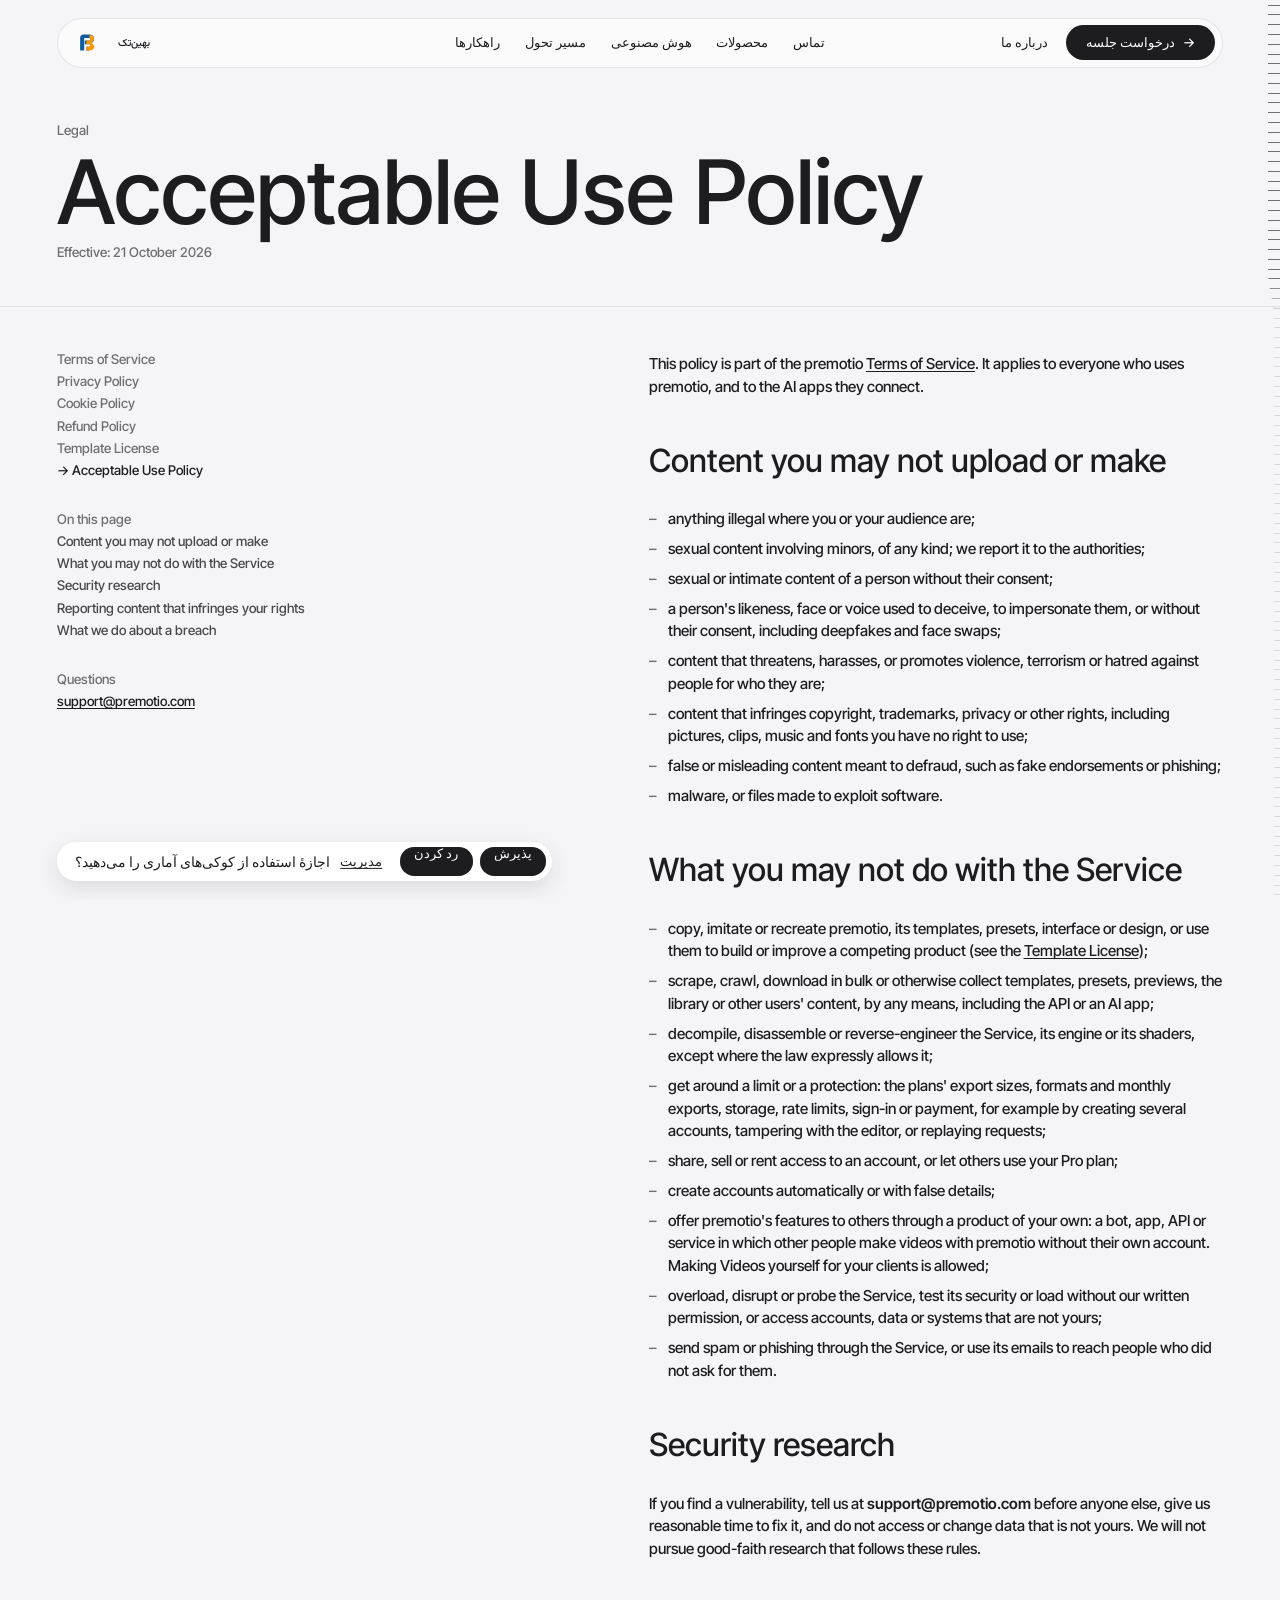
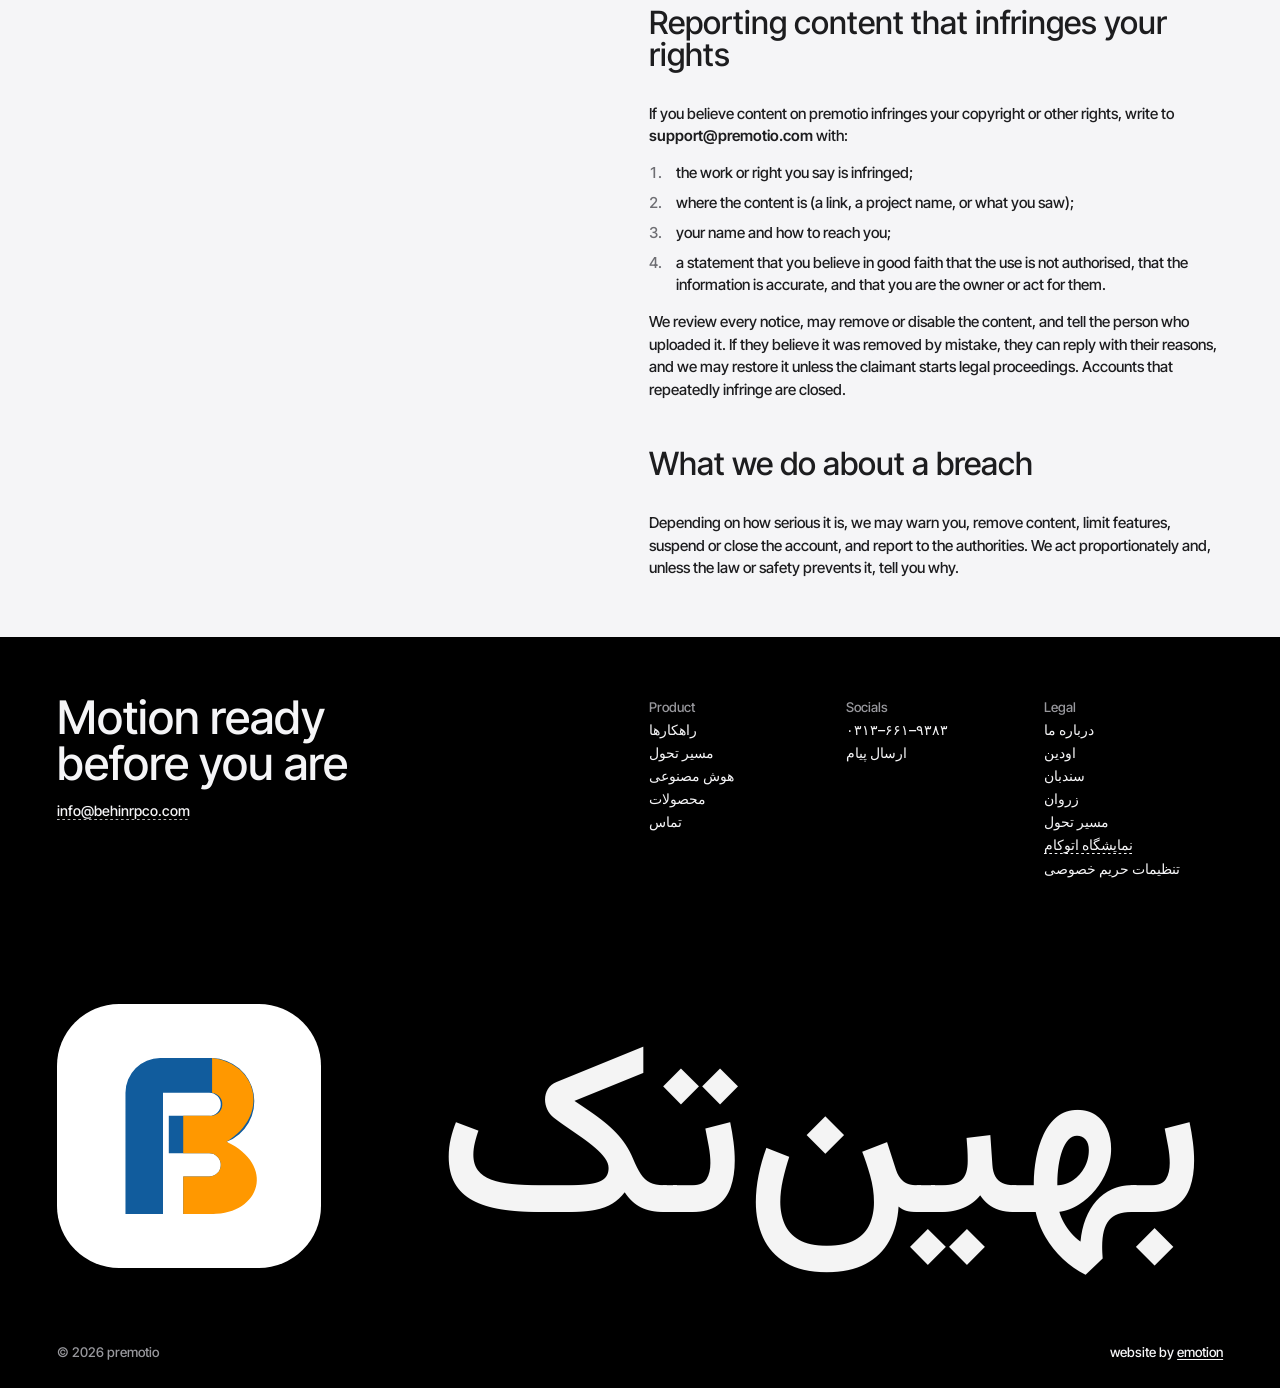
==== commit 70b19c94: "Replace the footer carousel mark with the Behin logo" ====
--- a/legal/acceptable-use/index.html
+++ b/legal/acceptable-use/index.html
@@ -1,2 +1,2 @@
 <!DOCTYPE html>
-<html lang="en" translate="no"><head><script id="behin-base-path">(()=>{const p=location.pathname,i=p.indexOf('/legal/'),base=i>=0?p.slice(0,i+1):p.endsWith('/')?p:p.slice(0,p.lastIndexOf('/')+1);window.__BEHIN_BASE_PATH__=base;const b=document.createElement('base');b.href=location.origin+base;document.head.appendChild(b)})();</script><meta charset="utf-8"/><meta content="width=device-width, initial-scale=1, viewport-fit=cover" name="viewport"/><title>Acceptable Use Policy — premotio</title><script type="importmap">{"imports":{"#entry":"./_nuxt/BHQQh9CW.js"}}</script><script>matchMedia('(pointer: fine)').matches&&document.documentElement.classList.add('has-ruler')</script><script>history.scrollRestoration='manual';addEventListener('pagehide',function(){history.scrollRestoration='manual'});if(location.hash){document.documentElement.dataset.place=location.hash;history.replaceState(history.state,'',location.pathname+location.search)}</script><style id="theme-tokens">:root{--bg:#f5f5f7;--bg-rgb:245,245,247;--fg:#1d1d1f;--fg-rgb:29,29,31;--on-fg:#ffffff;--on-fg-rgb:255,255,255;--on-media:var(--bg);--glass:rgba(255, 255, 255, 0.5);--glass-rgb:255,255,255;--hairline:rgba(29, 29, 31, 0.1);--hairline-rgb:29,29,31;--logo:#000000;--logo-rgb:0,0,0;--fg-muted:#6e6e73;--fg-muted-rgb:110,110,115;--fg-secondary:rgba(29, 29, 31, 0.8);--fg-secondary-rgb:29,29,31;--border:#e5e5ea;--border-rgb:229,229,234;--track:#ededf0;--track-rgb:237,237,240;--field:#f0f0f2;--field-rgb:240,240,242;--tick:#d9d9d9;--tick-rgb:217,217,217;--scrim:rgba(0, 0, 0, 0.2);--scrim-rgb:0,0,0;--stage:#000000;--stage-rgb:0,0,0;--inverse-bg:#000000;--inverse-bg-rgb:0,0,0;--inverse-fg:var(--bg);--inverse-muted:#98989d;--inverse-muted-rgb:152,152,157;--inverse-border:#2c2c2e;--inverse-border-rgb:44,44,46}</style><style>@font-face{font-family:Inter Tight;src:local(Inter Tight Variable),url(./fonts/InterTight-Variable.woff2)format("woff2");font-display:swap;font-weight:100 900;font-style:normal}@font-face{font-family:Inter Tight Fallback\: BlinkMacSystemFont;src:local(BlinkMacSystemFont);size-adjust:103.165%;ascent-override:93.9027%;descent-override:23.381%;line-gap-override:0%}@font-face{font-family:Inter Tight Fallback\: Segoe UI;src:local(Segoe UI);size-adjust:96.9163%;ascent-override:99.9574%;descent-override:24.8886%;line-gap-override:0%}@font-face{font-family:Inter Tight Fallback\: Helvetica Neue;src:local(Helvetica Neue);size-adjust:95.4861%;ascent-override:101.455%;descent-override:25.2614%;line-gap-override:0%}@font-face{font-family:Inter Tight Fallback\: Arial;src:local(Arial);size-adjust:96.3855%;ascent-override:100.508%;descent-override:25.0256%;line-gap-override:0%}@font-face{font-family:Inter Tight Fallback\: Noto Sans;src:local(Noto Sans);size-adjust:90.6514%;ascent-override:106.866%;descent-override:26.6086%;line-gap-override:0%}:root{--space-2:.125rem;--space-4:.25rem;--space-6:.375rem;--space-8:.5rem;--space-10:.625rem;--space-12:.75rem;--space-14:.875rem;--space-16:1rem;--space-20:1.25rem;--space-22:1.375rem;--space-28:1.75rem;--space-32:2rem;--space-36:2.25rem;--space-40:2.5rem;--space-48:3rem;--space-52:3.25rem;--space-64:4rem;--layout-width:90rem;--safe-x:max(env(safe-area-inset-left), env(safe-area-inset-right));--layout-margin:max(var(--space-64), var(--safe-x));--layout-content:82rem;--grid-columns:12;--grid-gutter:var(--space-20);--size-nav:3.5rem;--size-button-s:2rem;--size-button-m:2.5rem;--size-button-l:3.25rem;--radius-xs:.375rem;--radius-s:.5rem;--radius-card:.625rem;--radius-m:.75rem;--radius-l:1rem;--radius-xl:1.25rem;--radius-pill:999px;--border-hairline:1px;--blur-glass:1.25rem;--shadow-caption:0 .5rem 1.5rem #1d1d1f1f;--shadow-card-glow:0 .375rem .875rem -.5rem #ffffff59;--shadow-s:0 .125rem .25rem #00000014;--font-sans:"Inter Tight", "Inter Tight Fallback: BlinkMacSystemFont", "Inter Tight Fallback: Segoe UI", "Inter Tight Fallback: Helvetica Neue", "Inter Tight Fallback: Arial", "Inter Tight Fallback: Noto Sans", sans-serif;--font-size-h1:6.25rem;--font-size-h2:3.25rem;--font-size-h3:2.25rem;--font-size-paragraph:1rem;--font-size-label:.9375rem;--font-size-control:1.75rem;--font-size-value:1.3125rem;--font-size-meta:.75rem;--font-size-body:1.0625rem;--font-size-tablet-h1:5rem;--font-size-tablet-h2:2.75rem;--font-size-tablet-h3:1.875rem;--font-size-mobile-h1:3.5rem;--font-size-mobile-h2:2rem;--font-size-mobile-h3:1.5rem;--font-size-mobile-body:1rem;--leading-h1:.9;--leading-paragraph:1.1;--leading-label:1;--leading-body:1.5;--indent-paragraph:7rem}@media (width<=1024px){:root{--layout-margin:max(var(--space-32), var(--safe-x));--grid-columns:8;--grid-gutter:var(--space-16)}}@media (width<=640px) and (aspect-ratio<=1){:root{--layout-margin:max(var(--space-16), var(--safe-x));--grid-columns:6;--grid-gutter:var(--space-12)}}:root{--color-base-black:#000;--color-base-white:#fff;--color-slate-50:#f8fafc;--color-slate-100:#f1f5f9;--color-slate-200:#e2e8f0;--color-slate-300:#cbd5e1;--color-slate-400:#94a3b8;--color-slate-500:#64748b;--color-slate-600:#475569;--color-slate-700:#334155;--color-slate-800:#1e293b;--color-slate-900:#0f172a;--color-slate-950:#020617;--color-gray-50:#f9fafb;--color-gray-100:#f3f4f6;--color-gray-200:#e5e7eb;--color-gray-300:#d1d5db;--color-gray-400:#9ca3af;--color-gray-500:#6b7280;--color-gray-600:#4b5563;--color-gray-700:#374151;--color-gray-800:#1f2937;--color-gray-900:#111827;--color-gray-950:#030712;--color-zinc-50:#fafafa;--color-zinc-100:#f4f4f5;--color-zinc-200:#e4e4e7;--color-zinc-300:#d4d4d8;--color-zinc-400:#a1a1aa;--color-zinc-500:#71717a;--color-zinc-600:#52525b;--color-zinc-700:#3f3f46;--color-zinc-800:#27272a;--color-zinc-900:#18181b;--color-zinc-950:#09090b;--color-neutral-50:#fafafa;--color-neutral-100:#f5f5f5;--color-neutral-200:#e5e5e5;--color-neutral-300:#d4d4d4;--color-neutral-400:#a3a3a3;--color-neutral-500:#737373;--color-neutral-600:#525252;--color-neutral-700:#404040;--color-neutral-800:#262626;--color-neutral-900:#171717;--color-neutral-950:#0a0a0a;--color-stone-50:#fafaf9;--color-stone-100:#f5f5f4;--color-stone-200:#e7e5e4;--color-stone-300:#d6d3d1;--color-stone-400:#a8a29e;--color-stone-500:#78716c;--color-stone-600:#57534e;--color-stone-700:#44403c;--color-stone-800:#292524;--color-stone-900:#1c1917;--color-stone-950:#0c0a09;--color-red-50:#fef2f2;--color-red-100:#fee2e2;--color-red-200:#fecaca;--color-red-300:#fca5a5;--color-red-400:#f87171;--color-red-500:#ef4444;--color-red-600:#dc2626;--color-red-700:#b91c1c;--color-red-800:#991b1b;--color-red-900:#7f1d1d;--color-red-950:#450a0a;--color-orange-50:#fff7ed;--color-orange-100:#ffedd5;--color-orange-200:#fed7aa;--color-orange-300:#fdba74;--color-orange-400:#fb923c;--color-orange-500:#f97316;--color-orange-600:#ea580c;--color-orange-700:#c2410c;--color-orange-800:#9a3412;--color-orange-900:#7c2d12;--color-orange-950:#431407;--color-amber-50:#fffbeb;--color-amber-100:#fef3c7;--color-amber-200:#fde68a;--color-amber-300:#fcd34d;--color-amber-400:#fbbf24;--color-amber-500:#f59e0b;--color-amber-600:#d97706;--color-amber-700:#b45309;--color-amber-800:#92400e;--color-amber-900:#78350f;--color-amber-950:#451a03;--color-yellow-50:#fefce8;--color-yellow-100:#fef9c3;--color-yellow-200:#fef08a;--color-yellow-300:#fde047;--color-yellow-400:#facc15;--color-yellow-500:#eab308;--color-yellow-600:#ca8a04;--color-yellow-700:#a16207;--color-yellow-800:#854d0e;--color-yellow-900:#713f12;--color-yellow-950:#422006;--color-lime-50:#f7fee7;--color-lime-100:#ecfccb;--color-lime-200:#d9f99d;--color-lime-300:#bef264;--color-lime-400:#a3e635;--color-lime-500:#84cc16;--color-lime-600:#65a30d;--color-lime-700:#4d7c0f;--color-lime-800:#3f6212;--color-lime-900:#365314;--color-lime-950:#111;--color-green-50:#f0fdf4;--color-green-100:#dcfce7;--color-green-200:#bbf7d0;--color-green-300:#86efac;--color-green-400:#4ade80;--color-green-500:#22c55e;--color-green-600:#16a34a;--color-green-700:#15803d;--color-green-800:#166534;--color-green-900:#14532d;--color-green-950:#052e16;--color-emerald-50:#ecfdf5;--color-emerald-100:#d1fae5;--color-emerald-200:#a7f3d0;--color-emerald-300:#6ee7b7;--color-emerald-400:#34d399;--color-emerald-500:#10b981;--color-emerald-600:#059669;--color-emerald-700:#047857;--color-emerald-800:#065f46;--color-emerald-900:#064e3b;--color-emerald-950:#022c22;--color-teal-50:#f0fdfa;--color-teal-100:#ccfbf1;--color-teal-200:#99f6e4;--color-teal-300:#5eead4;--color-teal-400:#2dd4bf;--color-teal-500:#14b8a6;--color-teal-600:#0d9488;--color-teal-700:#0f766e;--color-teal-800:#115e59;--color-teal-900:#134e4a;--color-teal-950:#042f2e;--color-cyan-50:#ecfeff;--color-cyan-100:#cffafe;--color-cyan-200:#a5f3fc;--color-cyan-300:#67e8f9;--color-cyan-400:#22d3ee;--color-cyan-500:#06b6d4;--color-cyan-600:#0891b2;--color-cyan-700:#0e7490;--color-cyan-800:#155e75;--color-cyan-900:#164e63;--color-cyan-950:#083344;--color-sky-50:#f0f9ff;--color-sky-100:#e0f2fe;--color-sky-200:#bae6fd;--color-sky-300:#7dd3fc;--color-sky-400:#38bdf8;--color-sky-500:#0ea5e9;--color-sky-600:#0284c7;--color-sky-700:#0369a1;--color-sky-800:#075985;--color-sky-900:#0c4a6e;--color-sky-950:#082f49;--color-blue-50:#eff6ff;--color-blue-100:#dbeafe;--color-blue-200:#bfdbfe;--color-blue-300:#93c5fd;--color-blue-400:#60a5fa;--color-blue-500:#3b82f6;--color-blue-600:#2563eb;--color-blue-700:#1d4ed8;--color-blue-800:#1e40af;--color-blue-900:#1e3a8a;--color-blue-950:#172554;--color-indigo-50:#eef2ff;--color-indigo-100:#e0e7ff;--color-indigo-200:#c7d2fe;--color-indigo-300:#a5b4fc;--color-indigo-400:#818cf8;--color-indigo-500:#6366f1;--color-indigo-600:#4f46e5;--color-indigo-700:#4338ca;--color-indigo-800:#3730a3;--color-indigo-900:#312e81;--color-indigo-950:#1e1b4b;--color-violet-50:#f5f3ff;--color-violet-100:#ede9fe;--color-violet-200:#ddd6fe;--color-violet-300:#c4b5fd;--color-violet-400:#a78bfa;--color-violet-500:#8b5cf6;--color-violet-600:#7c3aed;--color-violet-700:#6d28d9;--color-violet-800:#5b21b6;--color-violet-900:#4c1d95;--color-violet-950:#2e1065;--color-purple-50:#faf5ff;--color-purple-100:#f3e8ff;--color-purple-200:#e9d5ff;--color-purple-300:#d8b4fe;--color-purple-400:#c084fc;--color-purple-500:#a855f7;--color-purple-600:#9333ea;--color-purple-700:#7e22ce;--color-purple-800:#6b21a8;--color-purple-900:#581c87;--color-purple-950:#3b0764;--color-fuchsia-50:#fdf4ff;--color-fuchsia-100:#fae8ff;--color-fuchsia-200:#f5d0fe;--color-fuchsia-300:#f0abfc;--color-fuchsia-400:#e879f9;--color-fuchsia-500:#d946ef;--color-fuchsia-600:#c026d3;--color-fuchsia-700:#a21caf;--color-fuchsia-800:#86198f;--color-fuchsia-900:#701a75;--color-fuchsia-950:#4a044e;--color-pink-50:#fdf2f8;--color-pink-100:#fce7f3;--color-pink-200:#fbcfe8;--color-pink-300:#f9a8d4;--color-pink-400:#f472b6;--color-pink-500:#ec4899;--color-pink-600:#db2777;--color-pink-700:#be185d;--color-pink-800:#9d174d;--color-pink-900:#831843;--color-pink-950:#500724;--color-rose-50:#fff1f2;--color-rose-100:#ffe4e6;--color-rose-200:#fecdd3;--color-rose-300:#fda4af;--color-rose-400:#fb7185;--color-rose-500:#f43f5e;--color-rose-600:#e11d48;--color-rose-700:#be123c;--color-rose-800:#9f1239;--color-rose-900:#881337;--color-rose-950:#4c0519}:root,h1{font-family:var(--font-sans)}h1{font-weight:500;font-size:var(--font-size-h1);line-height:var(--leading-h1)}@media (width<=1024px){h1{font-size:var(--font-size-tablet-h1)}}@media (width<=640px){h1{font-size:var(--font-size-mobile-h1)}}a,abbr,acronym,address,applet,article,aside,audio,b,big,blockquote,body,canvas,caption,center,cite,code,dd,del,details,dfn,div,dl,dt,em,embed,fieldset,figcaption,figure,footer,form,h1,h2,h3,h4,h5,h6,header,hgroup,html,i,iframe,img,ins,kbd,label,legend,li,mark,menu,nav,object,ol,output,p,pre,q,ruby,s,samp,section,small,span,strike,strong,sub,summary,sup,table,tbody,td,tfoot,th,thead,time,tr,tt,u,ul,var,video{vertical-align:baseline;border:0;margin:0;padding:0}html{-webkit-text-size-adjust:100%;-ms-text-size-adjust:100%}a img,fieldset,img{border:none}input[type=email],input[type=tel],input[type=text],textarea{--webkit-appearance:none}button,input[type=submit]{cursor:pointer}button::-moz-focus-inner{border:0;padding:0}input[type=submit]::-moz-focus-inner{border:0;padding:0}textarea{overflow:auto}button,input{border:0;margin:0;padding:0}a,a:focus,button,div,h1,h2,h3,h4,h5,h6,input,select,span,textarea{outline-color:currentColor}ol,ul{list-style-type:none}table{border-spacing:0;border-collapse:collapse;width:100%}html{box-sizing:border-box}*,:after,:before{box-sizing:inherit}a{color:inherit;font:inherit;text-decoration:none}img,picture,svg,video{max-width:100%;display:block}button,input,select,textarea{font:inherit}.container{width:100%;padding-left:var(--layout-margin);padding-right:var(--layout-margin);position:relative}.container--fh{height:100%}.container--nm{padding-left:0;padding-right:0}.grid{grid-template-columns:repeat(var(--grid-columns),1fr);-moz-column-gap:var(--grid-gutter);column-gap:var(--grid-gutter);grid-auto-flow:row;display:grid}.grid,.w-100{width:100%}.w-fit{width:fit-content}.h-100{height:100%}.h-100vh{height:100vh}.m-auto{margin:auto}.ml-auto{margin-left:auto}.mr-auto{margin-right:auto}.mt-1{margin-top:.25rem}.mt-2{margin-top:.5rem}.mt-3{margin-top:.75rem}.mt-4{margin-top:1rem}.mt-5{margin-top:1.25rem}.mt-6{margin-top:1.5rem}.mt-7{margin-top:1.75rem}.mt-8{margin-top:2rem}.mb-1{margin-bottom:.25rem}.mb-2{margin-bottom:.5rem}.mb-3{margin-bottom:.75rem}.mb-4{margin-bottom:1rem}.mb-5{margin-bottom:1.25rem}.mb-6{margin-bottom:1.5rem}.mb-7{margin-bottom:1.75rem}.mb-8{margin-bottom:2rem}.ml-1{margin-left:.25rem}.ml-2{margin-left:.5rem}.ml-3{margin-left:.75rem}.ml-4{margin-left:1rem}.ml-5{margin-left:1.25rem}.ml-6{margin-left:1.5rem}.ml-7{margin-left:1.75rem}.ml-8{margin-left:2rem}.mr-1{margin-right:.25rem}.mr-2{margin-right:.5rem}.mr-3{margin-right:.75rem}.mr-4{margin-right:1rem}.mr-5{margin-right:1.25rem}.mr-6{margin-right:1.5rem}.mr-7{margin-right:1.75rem}.mr-8{margin-right:2rem}.pt-1{padding-top:.25rem}.pt-2{padding-top:.5rem}.pt-3{padding-top:.75rem}.pt-4{padding-top:1rem}.pt-5{padding-top:1.25rem}.pt-6{padding-top:1.5rem}.pt-7{padding-top:1.75rem}.pt-8{padding-top:2rem}.pb-1{padding-bottom:.25rem}.pb-2{padding-bottom:.5rem}.pb-3{padding-bottom:.75rem}.pb-4{padding-bottom:1rem}.pb-5{padding-bottom:1.25rem}.pb-6{padding-bottom:1.5rem}.pb-7{padding-bottom:1.75rem}.pb-8{padding-bottom:2rem}.pl-1{padding-left:.25rem}.pl-2{padding-left:.5rem}.pl-3{padding-left:.75rem}.pl-4{padding-left:1rem}.pl-5{padding-left:1.25rem}.pl-6{padding-left:1.5rem}.pl-7{padding-left:1.75rem}.pl-8{padding-left:2rem}.pr-1{padding-right:.25rem}.pr-2{padding-right:.5rem}.pr-3{padding-right:.75rem}.pr-4{padding-right:1rem}.pr-5{padding-right:1.25rem}.pr-6{padding-right:1.5rem}.pr-7{padding-right:1.75rem}.pr-8{padding-right:2rem}.gap-1{gap:.25rem}.gap-2{gap:.5rem}.gap-3{gap:.75rem}.gap-4{gap:1rem}.gap-5{gap:1.25rem}.gap-6{gap:1.5rem}.gap-7{gap:1.75rem}.gap-8{gap:2rem}.flex{display:flex}.justify-between{justify-content:space-between}.justify-center{justify-content:center}.justify-start{justify-content:flex-start}.justify-end{justify-content:flex-end}.align-center{align-items:center}.align-start{align-items:flex-start}.align-end{align-items:flex-end}.flex-column{flex-direction:column}.shrink{flex-shrink:1}.no-shrink{flex-shrink:0}.grow{flex-grow:1}.no-grow{flex-grow:0}.text-center{text-align:center}.text-left{text-align:left}.text-right{text-align:right}.text-ellipsis{text-overflow:ellipsis;white-space:nowrap;overflow:hidden}.hidden{display:none!important}::selection{color:var(--bg);background:var(--fg)}html{--lightningcss-light:initial;--lightningcss-dark: ;color-scheme:light;-webkit-text-decoration-skip-ink:none;text-decoration-skip-ink:none;font-size:max(12px,1.11111vw)}@media (width<=1024px){html{font-size:16px}}@media (width<390px){html{font-size:max(12px,4.10256vw)}}html.lenis.lenis-stopped.is-opening{overflow:visible}html.has-ruler{scrollbar-width:none;-ms-overflow-style:none}html.has-ruler body::-webkit-scrollbar{width:0;height:0;display:none}html.has-ruler::-webkit-scrollbar{width:0;height:0;display:none}html.ruler-grabbing,html.ruler-grabbing *{cursor:grabbing!important}body{color:var(--fg);background-color:var(--bg);font-family:var(--font-sans);font-weight:600;font-size:var(--font-size-paragraph);line-height:var(--leading-paragraph);-webkit-font-smoothing:antialiased;-moz-osx-font-smoothing:grayscale}.fade-enter-from{opacity:0}.fade-enter-active,.fade-leave-active{transition:opacity .3s}.fade-enter,.fade-leave-to{opacity:0}.iconify{flex-shrink:0;width:1em;height:1em;font-size:1rem;display:block}.sr-only{visibility:visible;clip:rect(0,0,0,0);clip-path:inset(50%);white-space:nowrap;border:0;width:1px;height:1px;margin:-1px;padding:0;position:absolute;overflow:hidden}[tabindex="-1"]:focus{outline:none}[data-reveal]{visibility:hidden}.reveal-line-mask{clip-path:inset(0 -.15em -.2em);overflow:visible!important}.reveal-word{white-space:nowrap}[data-reveal=block]{clip-path:inset(-.375rem)}.app-loader__ground{z-index:200;background:var(--bg);position:fixed;inset:0}.app-loader.is-flying .app-loader__ground{display:none}.app-loader.is-fading>*{opacity:0;transition:opacity .3s linear}.app-loader__mark{z-index:200;pointer-events:none;width:4rem;height:4rem;margin:-2rem 0 0 -2rem;position:fixed;top:50%;left:50%}.app-loader__canvas,.app-loader__mark svg{width:100%;height:100%;display:block;position:absolute;inset:0}.app-loader__mark.is-drawn svg{visibility:hidden}@font-face{font-family:Loader Digits;src:url([data-uri])format("woff2");font-weight:500;font-display:block}.app-loader__count{font-family:var(--font-sans);font-weight:500;font-size:var(--font-size-label);line-height:var(--leading-label);font-family:"Loader Digits",var(--font-sans);color:var(--fg);font-variant-numeric:tabular-nums;clip-path:inset(-.15em -.15em -.2em);z-index:200;pointer-events:none;justify-content:center;display:flex;position:fixed;top:calc(50% + 3rem);left:0;right:0}.app-loader__digit{display:inline-block}html.is-loading,html.is-loading.lenis.lenis-stopped{overflow:hidden}html.is-loading .app-nav .app-nav__bar{transform:translateY(calc(-100% - var(--nav-top)))!important}html.is-landing .app-nav .app-nav__bar{transform:none!important}html.is-loading .hero [data-reveal]{visibility:visible}html.is-landing .app-nav__bar>:is(.app-nav__logo,.app-nav__links,.app-nav__right),html.is-loading .app-nav__bar>:is(.app-nav__logo,.app-nav__links,.app-nav__right){visibility:hidden}</style><style>.logo-mark[data-v-39640a56]{flex-shrink:0}</style><style>.logo-wordmark[data-v-f9a31650]{flex-shrink:0;width:4.40725rem;height:1.05381rem}.logo-wordmark--dark[data-v-f9a31650]{width:4.80794rem;height:1.14963rem}</style><style>.logo-lockup[data-v-a3457c20]{align-items:center;gap:.292313rem;display:inline-flex}.logo-lockup--dark[data-v-a3457c20]{gap:.318875rem}</style><style>:where(button.app-link[data-v-50f980ac]){color:inherit;font:inherit;text-align:inherit;background:0 0;border:0;padding:0}.app-link[data-v-50f980ac]{white-space:nowrap;display:inline-flex}.app-link[data-v-50f980ac]:focus-visible{outline-offset:.25rem;outline:2px solid}.app-link__words[data-v-50f980ac]{display:inline-block;position:relative}.app-link__words.is-set .app-link__text[data-v-50f980ac]{color:#0000}.app-link__lines[data-v-50f980ac]{visibility:hidden;clip-path:inset(-.15em -.15em -.2em);position:absolute;inset:0}.app-link__words.is-set .app-link__lines[data-v-50f980ac]{visibility:inherit}.app-link__line[data-v-50f980ac]{position:absolute;inset:0}.app-link__char[data-v-50f980ac]{position:absolute;top:0;left:0}.app-link__char[data-v-50f980ac]:before{content:attr(data-char)}.app-link__label[data-v-50f980ac]{display:inline-block;position:relative}.app-link__label--line[data-v-50f980ac]{--from:0;--to:1}.app-link__label--line[data-v-50f980ac]:after{content:"";height:var(--border-hairline);clip-path:inset(0 calc((1 - var(--to))*100%) 0 calc(var(--from)*100%));background-image:linear-gradient(90deg,currentColor 50%,#0000 50%);background-size:.375rem 100%;position:absolute;bottom:-.125rem;left:0;right:0}.app-link__slot[data-v-50f980ac]{margin-right:var(--space-6);align-items:center;display:flex;position:absolute;top:0;bottom:0;right:100%;overflow:clip}.app-link__arrow[data-v-50f980ac]{opacity:0;display:inline-block;transform:translate(-100%)}</style><style>.app-button[data-v-db62c44e]{--pull-start:0;--pull-end:0;--radius:calc(var(--height)/2);--reach-start:calc(var(--pull-start)*1rem/16);--reach-end:calc(var(--pull-end)*1rem/16);--tip-start:max(var(--radius) / 2, var(--radius) + var(--pull-start) * .075rem);--tip-end:max(var(--radius) / 2, var(--radius) + var(--pull-end) * .075rem);isolation:isolate;border-radius:var(--radius-pill);white-space:nowrap;flex-shrink:0;display:inline-flex;position:relative}.app-button[data-v-db62c44e]:focus-visible{outline:2px solid var(--fg);outline-offset:2px}.app-button__skin[data-v-db62c44e]{z-index:-1;top:0;bottom:0;left:calc(var(--reach-start)*-1);right:calc(var(--reach-end)*-1);border-radius:var(--tip-start) var(--tip-end) var(--tip-end) var(--tip-start)/var(--radius);transform:scaleY(calc(1 - (var(--pull-start) + var(--pull-end))*.003));position:absolute}.app-button__skin[data-v-db62c44e]:after{content:"";border-radius:inherit;background-color:var(--scrim);opacity:0;transition:opacity .4s cubic-bezier(.16,1,.3,1);position:absolute;inset:0}@media (prefers-reduced-motion:reduce){.app-button__skin[data-v-db62c44e]:after{transition:none}}.app-button.is-shaded .app-button__skin[data-v-db62c44e]:after{opacity:1}.app-button__frame[data-v-db62c44e]{padding:0 var(--pad);clip-path:inset(0 calc(var(--reach-end)*-1) 0 calc(var(--reach-start)*-1) round var(--tip-start) var(--tip-end) var(--tip-end) var(--tip-start)/var(--radius));flex:1;justify-content:center;align-items:center;display:flex}.app-button__content[data-v-db62c44e]{align-items:center;gap:var(--space-10);display:inline-flex;position:relative}.app-button__label[data-v-db62c44e]{display:inline-block}.app-button__arrow-end[data-v-db62c44e],.app-button__arrow-start[data-v-db62c44e]{font-size:var(--font-size-label);display:inline-block}.app-button__arrow-end[data-v-db62c44e]:before,.app-button__arrow-start[data-v-db62c44e]:before{content:"→"}.app-button__arrow-start[data-v-db62c44e]{opacity:0;position:absolute;left:0}.app-button--plain .app-button__arrow-end[data-v-db62c44e],.app-button--plain .app-button__arrow-start[data-v-db62c44e]{display:none}.app-button--primary[data-v-db62c44e]{color:var(--on-fg)}.app-button--primary .app-button__skin[data-v-db62c44e]{background-color:var(--fg)}.app-button--secondary[data-v-db62c44e]{color:var(--fg)}.app-button--secondary .app-button__skin[data-v-db62c44e]{background-color:var(--glass);border:var(--border-hairline) solid var(--hairline);-webkit-backdrop-filter:blur(calc(var(--blur-glass)/2));backdrop-filter:blur(calc(var(--blur-glass)/2))}.app-button--secondary .app-button__skin[data-v-db62c44e]:after{inset:calc(var(--border-hairline)*-1)}.app-button--s[data-v-db62c44e]{--height:var(--size-button-s);--pad:var(--space-16);height:var(--height);font-family:var(--font-sans);font-weight:500;font-size:var(--font-size-label);line-height:var(--leading-label)}.app-button--s .app-button__content[data-v-db62c44e]{gap:var(--space-8)}.app-button--m[data-v-db62c44e]{--height:var(--size-button-m);--pad:var(--space-22);font-size:var(--font-size-label)}.app-button--l[data-v-db62c44e],.app-button--m[data-v-db62c44e]{height:var(--height);font-family:var(--font-sans);font-weight:500;line-height:var(--leading-label)}.app-button--l[data-v-db62c44e]{--height:var(--size-button-l);--pad:var(--space-28);font-size:var(--font-size-paragraph)}</style><style>.app-menu-button[data-v-48e754eb]{width:var(--size-button-m);height:var(--size-button-m);border-radius:var(--radius-pill);background-color:var(--glass);border:var(--border-hairline) solid var(--hairline);-webkit-backdrop-filter:blur(calc(var(--blur-glass)/2));backdrop-filter:blur(calc(var(--blur-glass)/2));flex-shrink:0;position:relative}.app-menu-button[data-v-48e754eb]:focus-visible{outline:2px solid var(--fg);outline-offset:2px}.app-menu-button__bar[data-v-48e754eb]{background-color:var(--fg);width:1rem;height:.09375rem;margin:-.046875rem 0 0 -.5rem;transition:transform .2s cubic-bezier(.16,1,.3,1);position:absolute;top:50%;left:50%;transform:translateY(-.203125rem)}.app-menu-button__bar[data-v-48e754eb]:nth-child(2){transform:translateY(.203125rem)}@media (prefers-reduced-motion:reduce){.app-menu-button__bar[data-v-48e754eb]{transition:none}}.is-open .app-menu-button__bar[data-v-48e754eb]{transform:rotate(45deg)}.is-open .app-menu-button__bar[data-v-48e754eb]:nth-child(2){transform:rotate(-45deg)}</style><style>.app-menu__scrim[data-v-4bed7237]{background-color:var(--scrim);position:fixed;inset:0}.app-menu__panel[data-v-4bed7237]{top:calc(100% + var(--space-8));align-items:flex-start;gap:var(--space-12);max-height:calc(100svh - var(--nav-top)*2 - var(--size-nav) - var(--space-8));overscroll-behavior:contain;padding:var(--space-32) var(--space-32) var(--space-48);border-radius:var(--radius-xl);background-color:var(--glass);border:var(--border-hairline) solid var(--hairline);-webkit-backdrop-filter:blur(calc(var(--blur-glass)/2));backdrop-filter:blur(calc(var(--blur-glass)/2));flex-direction:column;display:flex;position:absolute;left:0;right:0;overflow-y:auto}@media (width<=640px) and (aspect-ratio<=1){.app-menu__panel[data-v-4bed7237]{gap:var(--space-16);padding:var(--space-22)}}.app-menu__links[data-v-4bed7237]{gap:var(--space-12);overflow-clip-margin:.3em;flex-direction:column;display:flex;overflow:clip}.app-menu__link[data-v-4bed7237]{color:var(--fg);font-family:var(--font-sans);font-weight:500;font-size:var(--font-size-h2);line-height:1}@media (width<=1024px){.app-menu__link[data-v-4bed7237]{font-size:var(--font-size-tablet-h2)}}@media (width<=640px){.app-menu__link[data-v-4bed7237]{font-size:var(--font-size-mobile-h2)}}.app-menu__rule[data-v-4bed7237]{background-color:var(--hairline);border:0;align-self:stretch;height:1px;margin:0;display:none}@media (width<=640px) and (aspect-ratio<=1){.app-menu__rule[data-v-4bed7237]{display:block}}.app-menu__sign-in[data-v-4bed7237]{display:none}@media (width<=640px) and (aspect-ratio<=1){.app-menu__sign-in[data-v-4bed7237]{display:inline-flex}}</style><style>.app-nav[data-v-a799f99b]{--nav-top:var(--space-20);z-index:100;top:var(--nav-top);left:var(--layout-margin);right:var(--layout-margin);position:fixed}.app-nav[data-v-a799f99b]:not(.app-nav--active){pointer-events:none}@media (width<=1024px){.app-nav[data-v-a799f99b]{--nav-top:1.5rem}}@media (width<=640px) and (aspect-ratio<=1){.app-nav[data-v-a799f99b]{--nav-top:var(--space-16)}}.app-nav__bar[data-v-a799f99b]{z-index:1;height:var(--size-nav);padding-left:var(--space-22);padding-right:var(--space-8);border-radius:var(--radius-pill);transform:translateY(calc(-100% - var(--nav-top)));background-color:var(--glass);border:var(--border-hairline) solid var(--hairline);-webkit-backdrop-filter:blur(calc(var(--blur-glass)/2));backdrop-filter:blur(calc(var(--blur-glass)/2));justify-content:space-between;align-items:center;transition:transform .45s cubic-bezier(.16,1,.3,1);display:flex;position:relative;overflow:clip}@media (width<=640px) and (aspect-ratio<=1){.app-nav__bar[data-v-a799f99b]{padding-left:var(--space-16)}}:is(.app-nav--active .app-nav__bar[data-v-a799f99b],.app-nav--coming .app-nav__bar[data-v-a799f99b],.app-nav:has(:focus-visible) .app-nav__bar[data-v-a799f99b]){transform:none}.app-nav__logo[data-v-a799f99b]{display:flex}.app-nav__mark[data-v-a799f99b]{display:none}@media (width<=640px) and (aspect-ratio<=1){.app-nav__mark[data-v-a799f99b]{display:block}.app-nav__lockup[data-v-a799f99b]{display:none}}.app-nav__links[data-v-a799f99b]{align-items:center;gap:var(--space-28);display:flex;position:absolute;top:50%;left:50%;transform:translate(-50%,-50%)}@media (width<=1024px){.app-nav__links[data-v-a799f99b]{display:none}}.app-nav__right[data-v-a799f99b]{align-items:center;gap:var(--space-20);display:flex}@media (width<=1024px){.app-nav__right[data-v-a799f99b]{gap:var(--space-12)}}@media (width<=640px) and (aspect-ratio<=1){.app-nav__right[data-v-a799f99b]{gap:var(--space-8)}}.app-nav__link[data-v-a799f99b],.app-nav__sign-in[data-v-a799f99b]{font-family:var(--font-sans);font-weight:500;font-size:var(--font-size-label);line-height:var(--leading-label);color:var(--fg)}@media (width<=640px) and (aspect-ratio<=1){.app-nav__sign-in[data-v-a799f99b]{display:none}}.app-nav__menu-button[data-v-a799f99b]{display:none}@media (width<=1024px){.app-nav__menu-button[data-v-a799f99b]{display:block}}</style><style>.scroll-ruler[data-v-733eba8e]{z-index:90;cursor:pointer;touch-action:none;-webkit-user-select:none;user-select:none;width:.875rem;position:fixed;top:0;bottom:0;right:0}.scroll-ruler__canvas[data-v-733eba8e]{pointer-events:none;width:100%;height:100%;position:absolute;inset:0}</style><style>html.lenis,html.lenis body{height:auto}.lenis:not(.lenis-autoToggle).lenis-stopped{overflow:clip}.lenis [data-lenis-prevent-horizontal],.lenis [data-lenis-prevent-touch],.lenis [data-lenis-prevent-vertical],.lenis [data-lenis-prevent-wheel],.lenis [data-lenis-prevent]{overscroll-behavior:contain}.lenis.lenis-smooth iframe{pointer-events:none}.lenis.lenis-autoToggle{transition-behavior:allow-discrete;transition-property:overflow;transition-duration:1ms}</style><style>.film[data-v-02f47fdf]{--card-w:6.625rem;--card-h:9.375rem;--gap:var(--space-8);--pill:1.625rem;--pill-gap:var(--space-8);--ruler-h:.75rem;--ruler-gap:var(--space-10);--inset:var(--space-8);--pitch:calc(var(--card-w) + var(--gap));width:100%;height:calc(var(--pill) + var(--pill-gap) + var(--ruler-h) + var(--ruler-gap) + var(--card-h));pointer-events:none;-webkit-user-select:none;user-select:none;position:relative;overflow-x:clip}@media (width<=1024px){.film[data-v-02f47fdf]{--card-w:9.375rem;--card-h:13.25rem;--gap:var(--space-10)}}@media (width<=640px) and (aspect-ratio<=1){.film[data-v-02f47fdf]{--card-w:4.5rem;--card-h:6.375rem;--gap:var(--space-6);--pill:1.5rem;--pill-gap:var(--space-6);--ruler-h:.625rem;--ruler-gap:var(--space-8);--inset:var(--space-6)}}.film__time[data-v-02f47fdf]{font-family:var(--font-sans);font-weight:500;font-size:var(--font-size-label);line-height:var(--leading-label);height:var(--pill);padding:0 var(--space-10);border-radius:var(--radius-pill);color:var(--on-fg);font-variant-numeric:tabular-nums;align-items:center;display:flex;top:0;left:50%;transform:translate(-50%)}.film__playhead[data-v-02f47fdf],.film__time[data-v-02f47fdf]{z-index:1;background:var(--fg);position:absolute}.film__playhead[data-v-02f47fdf]{top:var(--pill);bottom:calc(var(--space-8)*-1);width:.125rem;left:calc(50% - .0625rem)}.film__track[data-v-02f47fdf]{--played:0;top:calc(var(--pill) + var(--pill-gap));gap:var(--ruler-gap);transform:translateX(calc((var(--reach) + .5 + var(--played))*-1*var(--pitch)));will-change:transform;flex-direction:column;display:flex;position:absolute;left:50%}.film__ruler[data-v-02f47fdf]{height:var(--ruler-h);background:repeating-linear-gradient(to right,var(--tick) 0 1px,transparent 1px var(--pitch)),repeating-linear-gradient(to right,var(--tick) 0 1px,transparent 1px calc(var(--pitch)/4)) 0 100%/100% 50% no-repeat}.film__strip[data-v-02f47fdf]{display:flex}.film__frame[data-v-02f47fdf]{width:var(--pitch);height:var(--card-h);padding:0 calc(var(--gap)/2);flex:none}.film__poster[data-v-02f47fdf]{-o-object-fit:cover;object-fit:cover;width:100%}.film__empty[data-v-02f47fdf],.film__poster[data-v-02f47fdf]{border-radius:var(--radius-s);height:100%;display:block}.film__empty[data-v-02f47fdf]{font-family:var(--font-sans);font-weight:500;font-size:var(--font-size-label);line-height:var(--leading-label);padding:calc(var(--inset) - 1px);border:1px dashed var(--fg);color:var(--fg-muted)}</style><style>.not-found[data-v-09908026]{--words-gap:var(--space-40);--film-gap:var(--space-36);min-height:100svh;padding-top:calc(var(--space-20) + var(--size-nav));flex-direction:column;display:flex}@media (width<=1024px){.not-found[data-v-09908026]{--words-gap:var(--space-32);--film-gap:var(--space-64)}}@media (width<=640px) and (aspect-ratio<=1){.not-found[data-v-09908026]{--words-gap:1.5rem;--film-gap:var(--space-36);padding-top:calc(var(--space-16) + var(--size-nav))}}.not-found__body[data-v-09908026]{width:100%;padding:var(--space-32) 0;margin:auto 0}.not-found__words[data-v-09908026]{align-items:center;gap:var(--words-gap);padding:0 var(--layout-margin);text-align:center;flex-direction:column;display:flex}.not-found__title[data-v-09908026]{font-family:var(--font-sans);font-weight:500;font-size:var(--font-size-h1);line-height:var(--leading-h1)}@media (width<=1024px){.not-found__title[data-v-09908026]{font-size:var(--font-size-tablet-h1)}}@media (width<=640px){.not-found__title[data-v-09908026]{font-size:var(--font-size-mobile-h1)}}.not-found__title[data-v-09908026]{color:var(--fg);margin:0;line-height:1}.not-found__quiet[data-v-09908026]{color:var(--fg-muted)}.not-found__text[data-v-09908026]{font-family:var(--font-sans);font-weight:600;font-size:var(--font-size-paragraph);line-height:var(--leading-paragraph);color:var(--fg);margin:0}@media (aspect-ratio>1),(width>640px){.not-found__break[data-v-09908026]{display:none}}.not-found__actions[data-v-09908026]{gap:var(--space-12);display:flex}@media (width<=640px) and (aspect-ratio<=1){.not-found__actions[data-v-09908026]{flex-direction:column;align-items:center}}.not-found__film[data-v-09908026]{margin-top:var(--film-gap)}</style><style>.logo-carousel[data-v-31aace83]{aspect-ratio:1;display:block;position:relative}.logo-carousel__canvas[data-v-31aace83],.logo-carousel__still[data-v-31aace83]{width:100%;height:100%;position:absolute;inset:0}.logo-carousel.is-drawn .logo-carousel__still[data-v-31aace83]{visibility:hidden}</style><style>.app-footer[data-v-12c0fe59]{z-index:2;gap:var(--space-64);padding:var(--space-64) var(--layout-margin) var(--space-32);background:var(--inverse-bg);color:var(--inverse-fg);flex-direction:column;display:flex;position:relative}@media (width<=1024px){.app-footer[data-v-12c0fe59]{padding-top:var(--space-48)}}@media (width<=640px) and (aspect-ratio<=1){.app-footer[data-v-12c0fe59]{gap:var(--space-48)}}.app-footer__top[data-v-12c0fe59]{gap:var(--space-20);padding-bottom:var(--space-32);display:flex}@media (width<=1024px){.app-footer__top[data-v-12c0fe59]{gap:var(--space-48);flex-direction:column;padding-bottom:0}}@media (width<=640px) and (aspect-ratio<=1){.app-footer__top[data-v-12c0fe59]{gap:var(--space-40)}}.app-footer__brand[data-v-12c0fe59]{align-items:flex-start;gap:var(--space-20);flex-direction:column;flex:1;display:flex}@media (width<=640px) and (aspect-ratio<=1){.app-footer__brand[data-v-12c0fe59]{gap:var(--space-16)}}.app-footer__line[data-v-12c0fe59]{font-family:var(--font-sans);font-weight:500;font-size:var(--font-size-h2);line-height:1}@media (width<=1024px){.app-footer__line[data-v-12c0fe59]{font-size:var(--font-size-tablet-h2)}}@media (width<=640px){.app-footer__line[data-v-12c0fe59]{font-size:var(--font-size-mobile-h2)}}.app-footer__line[data-v-12c0fe59]{white-space:nowrap;margin:0}.app-footer__mail[data-v-12c0fe59]{font-family:var(--font-sans);font-weight:500;font-size:var(--font-size-paragraph);line-height:var(--leading-label);color:var(--inverse-fg)}.app-footer__links[data-v-12c0fe59]{gap:var(--space-20);padding-top:var(--space-8);flex:1;display:flex}@media (width<=1024px){.app-footer__links[data-v-12c0fe59]{gap:var(--space-16);padding-top:0}}@media (width<=640px) and (aspect-ratio<=1){.app-footer__links[data-v-12c0fe59]{gap:var(--space-32);flex-direction:column}}.app-footer__pages[data-v-12c0fe59]{display:contents}@media (width<=1024px){.app-footer__pages[data-v-12c0fe59]{gap:var(--space-16);flex:1;display:flex}}@media (width<=640px) and (aspect-ratio<=1){.app-footer__pages[data-v-12c0fe59]{gap:var(--space-12)}}.app-footer__column[data-v-12c0fe59]{align-items:flex-start;gap:var(--space-10);flex-direction:column;flex:1;min-width:0;display:flex}@media (width<=1024px){.app-footer__column[data-v-12c0fe59]{gap:var(--space-14)}}.app-footer__title[data-v-12c0fe59]{font-size:var(--font-size-label);color:var(--inverse-muted)}.app-footer__link[data-v-12c0fe59],.app-footer__title[data-v-12c0fe59]{font-family:var(--font-sans);font-weight:500;line-height:var(--leading-label)}.app-footer__link[data-v-12c0fe59]{font-size:var(--font-size-paragraph);color:var(--inverse-fg);position:relative}.app-footer__link.is-current[data-v-12c0fe59]:after{content:"";height:var(--border-hairline);background-image:linear-gradient(90deg,currentColor 50%,#0000 50%);background-size:.375rem 100%;position:absolute;bottom:-.125rem;left:0;right:0}.app-footer__legal[data-v-12c0fe59]{align-items:flex-start;gap:var(--space-10);flex-direction:column;display:flex}@media (width<=1024px){.app-footer__legal[data-v-12c0fe59]{justify-items:start;gap:var(--space-14) var(--space-16);grid-template-rows:repeat(4,auto);grid-template-columns:1fr 1fr;grid-auto-flow:column;width:100%;display:grid}}@media (width<=640px) and (aspect-ratio<=1){.app-footer__legal[data-v-12c0fe59]{-moz-column-gap:var(--space-12);column-gap:var(--space-12)}}.app-footer__sign[data-v-12c0fe59]{gap:var(--space-40);flex-direction:column;display:flex}@media (width<=1024px){.app-footer__sign[data-v-12c0fe59]{gap:var(--space-32)}}@media (width<=640px) and (aspect-ratio<=1){.app-footer__sign[data-v-12c0fe59]{gap:var(--space-20)}}.app-footer__lockup[data-v-12c0fe59]{-moz-column-gap:4.81227%;align-items:center;column-gap:4.81227%;display:flex}.app-footer__mark[data-v-12c0fe59]{flex-shrink:0;width:22.6354%}.app-footer__wordmark[data-v-12c0fe59]{flex-shrink:0;width:72.5524%;height:auto}.app-footer__bottom[data-v-12c0fe59]{justify-content:space-between;gap:var(--space-16);white-space:nowrap;display:flex}.app-footer__small[data-v-12c0fe59]{color:var(--inverse-muted)}.app-footer__credit[data-v-12c0fe59],.app-footer__small[data-v-12c0fe59]{font-family:var(--font-sans);font-weight:500;font-size:var(--font-size-label);line-height:var(--leading-label);flex:1 0 0}.app-footer__credit[data-v-12c0fe59]{text-align:right;color:var(--inverse-fg)}.app-footer__hint[data-v-12c0fe59]{font-family:var(--font-sans);font-weight:500;font-size:var(--font-size-label);line-height:var(--leading-label);color:var(--inverse-muted);display:none}@media (width>=1100px) and (hover:hover) and (pointer:fine) and (prefers-reduced-motion:no-preference){.app-footer__hint[data-v-12c0fe59]{display:block}}.app-footer__studio[data-v-12c0fe59]{color:inherit;text-underline-position:from-font;text-decoration:underline}</style><style>.legal-text__strong[data-v-c93cca15]{font-weight:600}.legal-text__link[data-v-c93cca15]{color:inherit;text-underline-position:from-font;text-decoration:underline}.legal-text__link[data-v-c93cca15]:focus-visible{outline:2px solid var(--fg);outline-offset:.125rem}</style><style>.legal-blocks__p[data-v-6cf8d614]{font-family:var(--font-sans);font-weight:500;font-size:var(--font-size-body);line-height:var(--leading-body)}@media (width<=640px){.legal-blocks__p[data-v-6cf8d614]{font-size:var(--font-size-mobile-body)}}.legal-blocks__p[data-v-6cf8d614]{color:var(--fg);margin:0}.legal-blocks__p.is-strong[data-v-6cf8d614]{font-family:var(--font-sans);font-weight:500;font-size:var(--font-size-body);line-height:var(--leading-body)}@media (width<=640px){.legal-blocks__p.is-strong[data-v-6cf8d614]{font-size:var(--font-size-mobile-body)}}.legal-blocks__p.is-strong[data-v-6cf8d614]{font-weight:600}.legal-blocks__list[data-v-6cf8d614]{gap:var(--space-8);counter-reset:legal-item;flex-direction:column;margin:0;padding:0;list-style:none;display:flex}.legal-blocks__item[data-v-6cf8d614]{gap:var(--space-12);font-family:var(--font-sans);font-weight:500;font-size:var(--font-size-body);line-height:var(--leading-body);display:flex}@media (width<=640px){.legal-blocks__item[data-v-6cf8d614]{font-size:var(--font-size-mobile-body)}}.legal-blocks__item[data-v-6cf8d614]{color:var(--fg);counter-increment:legal-item}.legal-blocks__item[data-v-6cf8d614]:before{content:"–";content:"–"/"";color:var(--fg-muted);flex:none}ol>.legal-blocks__item[data-v-6cf8d614]:before{content:counter(legal-item) ".";font-variant-numeric:tabular-nums;min-width:1.1em}.legal-blocks__text[data-v-6cf8d614]{min-width:0}.legal-blocks__table[data-v-6cf8d614]{flex-direction:column;display:flex}.legal-blocks__row[data-v-6cf8d614]{gap:var(--space-16);padding:var(--space-14) 0;border-top:var(--border-hairline) solid var(--hairline);display:flex}.legal-blocks__row.is-head[data-v-6cf8d614]{padding:var(--space-10) 0}@media (width<=640px) and (aspect-ratio<=1){.legal-blocks__row[data-v-6cf8d614]{gap:var(--space-4);flex-direction:column}.legal-blocks__row.is-head[data-v-6cf8d614]{display:none}}.legal-blocks__head[data-v-6cf8d614]{font-size:var(--font-size-label);line-height:var(--leading-label);flex:var(--grow) 1 0;color:var(--fg-muted)}.legal-blocks__cell[data-v-6cf8d614],.legal-blocks__head[data-v-6cf8d614]{font-family:var(--font-sans);font-weight:500}.legal-blocks__cell[data-v-6cf8d614]{font-size:var(--font-size-body);line-height:var(--leading-body)}@media (width<=640px){.legal-blocks__cell[data-v-6cf8d614]{font-size:var(--font-size-mobile-body)}}.legal-blocks__cell[data-v-6cf8d614]{flex:var(--grow) 1 0;min-width:0;color:var(--fg)}@media (width<=640px) and (aspect-ratio<=1){.legal-blocks__cell[data-v-6cf8d614]{flex:none}.legal-blocks__cell[data-v-6cf8d614]:not(.is-first){font-weight:600}}.legal-blocks__label[data-v-6cf8d614]{display:none}@media (width<=640px) and (aspect-ratio<=1){.legal-blocks__label[data-v-6cf8d614]{display:inline}}</style><style>.legal[data-v-6c7c088c]{--legal-top:8.75rem;--legal-part:var(--space-52)}@media (width<=1024px){.legal[data-v-6c7c088c]{--legal-top:8rem;--legal-part:var(--space-48)}}@media (width<=640px) and (aspect-ratio<=1){.legal[data-v-6c7c088c]{--legal-top:7rem;--legal-part:var(--space-40)}}.legal__header[data-v-6c7c088c]{gap:var(--space-16);padding:var(--legal-top) var(--layout-margin) var(--space-52);flex-direction:column;display:flex}@media (width<=1024px){.legal__header[data-v-6c7c088c]{padding-bottom:var(--space-48)}}@media (width<=640px) and (aspect-ratio<=1){.legal__header[data-v-6c7c088c]{gap:var(--space-12);padding-bottom:var(--space-32)}}.legal__label[data-v-6c7c088c]{font-size:var(--font-size-label);line-height:var(--leading-label);color:var(--fg-muted)}.legal__label[data-v-6c7c088c],.legal__title[data-v-6c7c088c]{font-family:var(--font-sans);font-weight:500}.legal__title[data-v-6c7c088c]{font-size:var(--font-size-h1);line-height:var(--leading-h1)}@media (width<=1024px){.legal__title[data-v-6c7c088c]{font-size:var(--font-size-tablet-h1)}}@media (width<=640px){.legal__title[data-v-6c7c088c]{font-size:var(--font-size-mobile-h1)}}.legal__title[data-v-6c7c088c]{color:var(--fg);margin:0}.legal__body[data-v-6c7c088c]{padding:0 var(--layout-margin) var(--space-64);border-top:var(--border-hairline) solid var(--hairline);justify-content:space-between;display:flex}@media (width<=1024px){.legal__body[data-v-6c7c088c]{gap:var(--space-16)}}@media (width<=640px) and (aspect-ratio<=1){.legal__body[data-v-6c7c088c]{padding-bottom:var(--space-52);flex-direction:column-reverse;justify-content:flex-end}}.legal__side[data-v-6c7c088c]{--side-room:.25rem;top:calc(6.75rem - var(--side-room));align-self:flex-start;gap:var(--space-40);width:calc(26.5rem + var(--side-room)*2);max-height:calc(100dvh - 6.75rem + var(--side-room));margin:calc(var(--legal-part) - var(--side-room)) calc(var(--side-room)*-1) 0;padding:var(--side-room) var(--side-room) var(--space-40);scrollbar-width:none;flex-direction:column;flex:none;display:flex;position:sticky;overflow-y:auto}.legal__side[data-v-6c7c088c]::-webkit-scrollbar{display:none}@media (width<=1024px){.legal__side[data-v-6c7c088c]{width:calc(11.25rem + var(--side-room)*2)}}@media (width<=640px) and (aspect-ratio<=1){.legal__side[data-v-6c7c088c]{width:auto;max-height:none;padding:var(--space-40) 0 0;align-self:auto;margin:0;position:static;overflow-y:visible}}.legal__group[data-v-6c7c088c]{align-items:flex-start;gap:var(--space-10);flex-direction:column;display:flex}.legal__pages-label[data-v-6c7c088c]{display:none}@media (width<=640px) and (aspect-ratio<=1){.legal__pages-label[data-v-6c7c088c]{display:block}}@media (width<=1024px){.legal__toc[data-v-6c7c088c]{display:none}}.legal__link[data-v-6c7c088c]{font-family:var(--font-sans);font-weight:500;font-size:var(--font-size-label);line-height:var(--leading-label);color:var(--fg-muted);text-decoration:none;position:relative}.legal__link.is-current[data-v-6c7c088c],.legal__link.is-mail[data-v-6c7c088c]{color:var(--fg)}.legal__link.is-section[data-v-6c7c088c]{color:var(--fg-secondary);transition:color .2s}.legal__link.is-reading[data-v-6c7c088c]{color:var(--fg)}.legal__link.is-reading[data-v-6c7c088c]:after{content:"";height:var(--border-hairline);background-image:linear-gradient(90deg,currentColor 50%,#0000 50%);background-size:.375rem 100%;position:absolute;bottom:-.125rem;left:0;right:0}.legal__link.is-mail[data-v-6c7c088c]{text-underline-position:from-font;text-decoration:underline}.legal__link[data-v-6c7c088c]:focus-visible{outline:2px solid var(--fg);outline-offset:.125rem}.legal__content[data-v-6c7c088c]{width:40.375rem}@media (width<=1024px){.legal__content[data-v-6c7c088c]{flex:1;width:auto;min-width:0}}.legal__part[data-v-6c7c088c]{gap:var(--space-16);padding-top:var(--legal-part);flex-direction:column;display:flex}.legal__heading[data-v-6c7c088c]{font-family:var(--font-sans);font-weight:500;font-size:var(--font-size-h3);line-height:1}@media (width<=1024px){.legal__heading[data-v-6c7c088c]{font-size:var(--font-size-tablet-h3)}}@media (width<=640px){.legal__heading[data-v-6c7c088c]{font-size:var(--font-size-mobile-h3)}}.legal__heading[data-v-6c7c088c]{margin:0 0 var(--space-20);color:var(--fg)}</style><link as="fetch" crossorigin="anonymous" href="/legal/acceptable-use/_payload.json?_b=d713fed5-4228-4642-b9b7-ce9195c5d353" rel="preload"/><link as="script" crossorigin="" href="./_nuxt/BHQQh9CW.js" rel="modulepreload"/><link as="font" crossorigin="" href="./fonts/InterTight-Variable.woff2" rel="preload"/><link as="script" crossorigin="" href="./_nuxt/O1SVVnHy.js" rel="modulepreload"/><link as="script" crossorigin="" href="./_nuxt/BkCpsaxO.js" rel="modulepreload"/><link as="script" crossorigin="" href="./_nuxt/CeRC1V7Q.js" rel="modulepreload"/><link as="script" crossorigin="" href="./_nuxt/DNDwzQ6k.js" rel="modulepreload"/><link as="script" crossorigin="" href="./_nuxt/CPWSLb6a.js" rel="modulepreload"/><link as="script" crossorigin="" href="./_nuxt/5NfomtDp.js" rel="modulepreload"/><script crossorigin="" src="./_nuxt/BHQQh9CW.js" type="module"></script><link as="image" href="./_nuxt/mark.C6BgRHx3.svg" rel="prefetch" type="image/svg+xml"/><link as="image" href="./_nuxt/mark-on-dark.CNBO27cc.svg" rel="prefetch" type="image/svg+xml"/><link as="image" href="./_nuxt/wordmark.BhESjaqX.svg" rel="prefetch" type="image/svg+xml"/><link as="image" href="./_nuxt/wordmark-on-dark.Bh-0pk6H.svg" rel="prefetch" type="image/svg+xml"/><link as="style" crossorigin="" href="./_nuxt/AppConsent.BVTm_rDP.css" rel="prefetch"/><link as="script" crossorigin="" href="./_nuxt/BPaPqAEy.js" rel="prefetch"/><link as="script" crossorigin="" href="./_nuxt/DQQoFbHY.js" rel="prefetch"/><meta content="#f5f5f7" name="theme-color"/><meta content="light" name="color-scheme"/><meta content="telephone=no" name="format-detection"/><meta content="notranslate" name="google"/><meta content="premotio" name="application-name"/><meta content="premotio" name="apple-mobile-web-app-title"/><meta content="premotio" property="og:site_name"/><meta content="website" property="og:type"/><meta content="en_US" property="og:locale"/><meta content="summary_large_image" name="twitter:card"/><link href="./favicon.ico" rel="icon" sizes="48x48"/><link href="./favicon.svg" rel="icon" type="image/svg+xml"/><link href="./apple-touch-icon.png" rel="apple-touch-icon"/><link href="./site.webmanifest" rel="manifest"/><noscript><style>.app-loader{display:none}[data-reveal]{visibility:visible}.story__room{height:0!important}.story__stage{position:relative!important;transform:none!important}</style></noscript><meta content="This policy is part of the premotio Terms of Service. It applies to everyone who uses premotio, and to the AI apps they connect." name="description"/><meta content="index, follow, max-image-preview:large" name="robots"/><meta content="https://premotio.com/legal/acceptable-use" property="og:url"/><meta content="Acceptable Use Policy — premotio" property="og:title"/><meta content="This policy is part of the premotio Terms of Service. It applies to everyone who uses premotio, and to the AI apps they connect." property="og:description"/><meta content="https://premotio.com/og-acceptable-use.png" property="og:image"/><meta content="image/png" property="og:image:type"/><meta content="1200" property="og:image:width"/><meta content="630" property="og:image:height"/><meta content="Acceptable Use Policy, premotio" property="og:image:alt"/><meta content="Acceptable Use Policy — premotio" name="twitter:title"/><meta content="This policy is part of the premotio Terms of Service. It applies to everyone who uses premotio, and to the AI apps they connect." name="twitter:description"/><link href="https://premotio.com/legal/acceptable-use" rel="canonical"/><script type="application/ld+json">{"@context":"https://schema.org","@graph":[{"@type":"Organization","@id":"https://premotio.com/#organization","name":"premotio","url":"https://premotio.com/","logo":{"@type":"ImageObject","url":"https://premotio.com/icon-512.png","width":512,"height":512},"email":"support@premotio.com","contactPoint":{"@type":"ContactPoint","contactType":"customer support","email":"support@premotio.com"}},{"@type":"WebSite","@id":"https://premotio.com/#website","url":"https://premotio.com/","name":"premotio","description":"premotio turns finished design into polished motion without sending you into a video editor. Pick a preset, drop in your work and export a looping video.","inLanguage":"en","publisher":{"@id":"https://premotio.com/#organization"}},{"@type":"WebPage","@id":"https://premotio.com/legal/acceptable-use#webpage","url":"https://premotio.com/legal/acceptable-use","name":"Acceptable Use Policy","description":"This policy is part of the premotio Terms of Service. It applies to everyone who uses premotio, and to the AI apps they connect.","primaryImageOfPage":"https://premotio.com/og-acceptable-use.png","inLanguage":"en","isPartOf":{"@id":"https://premotio.com/#website"},"publisher":{"@id":"https://premotio.com/#organization"},"breadcrumb":{"@type":"BreadcrumbList","itemListElement":[{"@type":"ListItem","position":1,"name":"Home","item":"https://premotio.com/"},{"@type":"ListItem","position":2,"name":"Acceptable Use Policy","item":"https://premotio.com/legal/acceptable-use"}]}}]}</script></head><body><div id="__nuxt"><!--[--><header class="app-nav app-nav--active" data-v-a799f99b=""><div class="app-nav__bar" data-v-a799f99b=""><a aria-label="premotio, home" class="app-nav__logo" data-v-a799f99b="" href="./"><span class="logo-lockup app-nav__lockup" data-v-a3457c20="" data-v-a799f99b=""><img alt="" class="logo-mark" data-v-39640a56="" data-v-a3457c20="" height="22" src="./_nuxt/mark.C6BgRHx3.svg" style="width:1.375rem;height:1.375rem;" width="22"/><img alt="premotio" class="logo-wordmark" data-v-a3457c20="" data-v-f9a31650="" height="17" src="./_nuxt/wordmark.BhESjaqX.svg" width="71"/></span><img alt="" class="logo-mark app-nav__mark" data-v-39640a56="" data-v-a799f99b="" height="36" src="./_nuxt/mark.C6BgRHx3.svg" style="width:2.25rem;height:2.25rem;" width="36"/></a><nav aria-label="Sections" class="app-nav__links" data-v-a799f99b=""><!--[--><a class="app-link app-link--roll app-nav__link" data-v-50f980ac="" data-v-a799f99b="" href="./#library"><span class="app-link__words" data-v-50f980ac=""><span class="app-link__text" data-v-50f980ac=""><!--[-->Library<!--]--></span><span aria-hidden="true" class="app-link__lines" data-v-50f980ac=""><!--[--><span class="app-link__line" data-v-50f980ac=""><!--[--><span class="app-link__char" data-char="L" data-v-50f980ac=""></span><span class="app-link__char" data-char="i" data-v-50f980ac=""></span><span class="app-link__char" data-char="b" data-v-50f980ac=""></span><span class="app-link__char" data-char="r" data-v-50f980ac=""></span><span class="app-link__char" data-char="a" data-v-50f980ac=""></span><span class="app-link__char" data-char="r" data-v-50f980ac=""></span><span class="app-link__char" data-char="y" data-v-50f980ac=""></span><!--]--></span><span class="app-link__line" data-v-50f980ac=""><!--[--><span class="app-link__char" data-char="L" data-v-50f980ac=""></span><span class="app-link__char" data-char="i" data-v-50f980ac=""></span><span class="app-link__char" data-char="b" data-v-50f980ac=""></span><span class="app-link__char" data-char="r" data-v-50f980ac=""></span><span class="app-link__char" data-char="a" data-v-50f980ac=""></span><span class="app-link__char" data-char="r" data-v-50f980ac=""></span><span class="app-link__char" data-char="y" data-v-50f980ac=""></span><!--]--></span><!--]--></span></span></a><a class="app-link app-link--roll app-nav__link" data-v-50f980ac="" data-v-a799f99b="" href="./#how-it-works"><span class="app-link__words" data-v-50f980ac=""><span class="app-link__text" data-v-50f980ac=""><!--[-->How it works<!--]--></span><span aria-hidden="true" class="app-link__lines" data-v-50f980ac=""><!--[--><span class="app-link__line" data-v-50f980ac=""><!--[--><span class="app-link__char" data-char="H" data-v-50f980ac=""></span><span class="app-link__char" data-char="o" data-v-50f980ac=""></span><span class="app-link__char" data-char="w" data-v-50f980ac=""></span><span class="app-link__char" data-char="i" data-v-50f980ac=""></span><span class="app-link__char" data-char="t" data-v-50f980ac=""></span><span class="app-link__char" data-char="w" data-v-50f980ac=""></span><span class="app-link__char" data-char="o" data-v-50f980ac=""></span><span class="app-link__char" data-char="r" data-v-50f980ac=""></span><span class="app-link__char" data-char="k" data-v-50f980ac=""></span><span class="app-link__char" data-char="s" data-v-50f980ac=""></span><!--]--></span><span class="app-link__line" data-v-50f980ac=""><!--[--><span class="app-link__char" data-char="H" data-v-50f980ac=""></span><span class="app-link__char" data-char="o" data-v-50f980ac=""></span><span class="app-link__char" data-char="w" data-v-50f980ac=""></span><span class="app-link__char" data-char="i" data-v-50f980ac=""></span><span class="app-link__char" data-char="t" data-v-50f980ac=""></span><span class="app-link__char" data-char="w" data-v-50f980ac=""></span><span class="app-link__char" data-char="o" data-v-50f980ac=""></span><span class="app-link__char" data-char="r" data-v-50f980ac=""></span><span class="app-link__char" data-char="k" data-v-50f980ac=""></span><span class="app-link__char" data-char="s" data-v-50f980ac=""></span><!--]--></span><!--]--></span></span></a><a class="app-link app-link--roll app-nav__link" data-v-50f980ac="" data-v-a799f99b="" href="./#mcp"><span class="app-link__words" data-v-50f980ac=""><span class="app-link__text" data-v-50f980ac=""><!--[-->MCP<!--]--></span><span aria-hidden="true" class="app-link__lines" data-v-50f980ac=""><!--[--><span class="app-link__line" data-v-50f980ac=""><!--[--><span class="app-link__char" data-char="M" data-v-50f980ac=""></span><span class="app-link__char" data-char="C" data-v-50f980ac=""></span><span class="app-link__char" data-char="P" data-v-50f980ac=""></span><!--]--></span><span class="app-link__line" data-v-50f980ac=""><!--[--><span class="app-link__char" data-char="M" data-v-50f980ac=""></span><span class="app-link__char" data-char="C" data-v-50f980ac=""></span><span class="app-link__char" data-char="P" data-v-50f980ac=""></span><!--]--></span><!--]--></span></span></a><a class="app-link app-link--roll app-nav__link" data-v-50f980ac="" data-v-a799f99b="" href="./#pricing"><span class="app-link__words" data-v-50f980ac=""><span class="app-link__text" data-v-50f980ac=""><!--[-->Pricing<!--]--></span><span aria-hidden="true" class="app-link__lines" data-v-50f980ac=""><!--[--><span class="app-link__line" data-v-50f980ac=""><!--[--><span class="app-link__char" data-char="P" data-v-50f980ac=""></span><span class="app-link__char" data-char="r" data-v-50f980ac=""></span><span class="app-link__char" data-char="i" data-v-50f980ac=""></span><span class="app-link__char" data-char="c" data-v-50f980ac=""></span><span class="app-link__char" data-char="i" data-v-50f980ac=""></span><span class="app-link__char" data-char="n" data-v-50f980ac=""></span><span class="app-link__char" data-char="g" data-v-50f980ac=""></span><!--]--></span><span class="app-link__line" data-v-50f980ac=""><!--[--><span class="app-link__char" data-char="P" data-v-50f980ac=""></span><span class="app-link__char" data-char="r" data-v-50f980ac=""></span><span class="app-link__char" data-char="i" data-v-50f980ac=""></span><span class="app-link__char" data-char="c" data-v-50f980ac=""></span><span class="app-link__char" data-char="i" data-v-50f980ac=""></span><span class="app-link__char" data-char="n" data-v-50f980ac=""></span><span class="app-link__char" data-char="g" data-v-50f980ac=""></span><!--]--></span><!--]--></span></span></a><a class="app-link app-link--roll app-nav__link" data-v-50f980ac="" data-v-a799f99b="" href="./#contact"><span class="app-link__words" data-v-50f980ac=""><span class="app-link__text" data-v-50f980ac=""><!--[-->Contact<!--]--></span><span aria-hidden="true" class="app-link__lines" data-v-50f980ac=""><!--[--><span class="app-link__line" data-v-50f980ac=""><!--[--><span class="app-link__char" data-char="C" data-v-50f980ac=""></span><span class="app-link__char" data-char="o" data-v-50f980ac=""></span><span class="app-link__char" data-char="n" data-v-50f980ac=""></span><span class="app-link__char" data-char="t" data-v-50f980ac=""></span><span class="app-link__char" data-char="a" data-v-50f980ac=""></span><span class="app-link__char" data-char="c" data-v-50f980ac=""></span><span class="app-link__char" data-char="t" data-v-50f980ac=""></span><!--]--></span><span class="app-link__line" data-v-50f980ac=""><!--[--><span class="app-link__char" data-char="C" data-v-50f980ac=""></span><span class="app-link__char" data-char="o" data-v-50f980ac=""></span><span class="app-link__char" data-char="n" data-v-50f980ac=""></span><span class="app-link__char" data-char="t" data-v-50f980ac=""></span><span class="app-link__char" data-char="a" data-v-50f980ac=""></span><span class="app-link__char" data-char="c" data-v-50f980ac=""></span><span class="app-link__char" data-char="t" data-v-50f980ac=""></span><!--]--></span><!--]--></span></span></a><!--]--></nav><div class="app-nav__right" data-v-a799f99b=""><a class="app-link app-link--roll app-nav__sign-in" data-v-50f980ac="" data-v-a799f99b="" href="https://app.premotio.com/?signin" rel="noopener noreferrer" target="_blank"><span class="app-link__words" data-v-50f980ac=""><span class="app-link__text" data-v-50f980ac=""><!--[-->Sign in<!--]--></span><span aria-hidden="true" class="app-link__lines" data-v-50f980ac=""><!--[--><span class="app-link__line" data-v-50f980ac=""><!--[--><span class="app-link__char" data-char="S" data-v-50f980ac=""></span><span class="app-link__char" data-char="i" data-v-50f980ac=""></span><span class="app-link__char" data-char="g" data-v-50f980ac=""></span><span class="app-link__char" data-char="n" data-v-50f980ac=""></span><span class="app-link__char" data-char="i" data-v-50f980ac=""></span><span class="app-link__char" data-char="n" data-v-50f980ac=""></span><!--]--></span><span class="app-link__line" data-v-50f980ac=""><!--[--><span class="app-link__char" data-char="S" data-v-50f980ac=""></span><span class="app-link__char" data-char="i" data-v-50f980ac=""></span><span class="app-link__char" data-char="g" data-v-50f980ac=""></span><span class="app-link__char" data-char="n" data-v-50f980ac=""></span><span class="app-link__char" data-char="i" data-v-50f980ac=""></span><span class="app-link__char" data-char="n" data-v-50f980ac=""></span><!--]--></span><!--]--></span></span></a><a class="app-button app-button--primary app-button--m" data-v-a799f99b="" data-v-db62c44e="" href="https://app.premotio.com" rel="noopener noreferrer" target="_blank"><span aria-hidden="true" class="app-button__skin" data-v-db62c44e=""></span><span class="app-button__frame" data-v-db62c44e=""><span class="app-button__content" data-v-db62c44e=""><span aria-hidden="true" class="app-button__arrow-start" data-v-db62c44e=""></span><span class="app-button__label" data-v-db62c44e=""><!--[-->Open premotio<!--]--></span><span aria-hidden="true" class="app-button__arrow-end" data-v-db62c44e=""></span></span></span></a><button aria-expanded="false" aria-label="Menu" class="app-menu-button app-nav__menu-button" data-v-48e754eb="" data-v-a799f99b="" type="button"><span aria-hidden="true" class="app-menu-button__bar" data-v-48e754eb=""></span><span aria-hidden="true" class="app-menu-button__bar" data-v-48e754eb=""></span></button></div></div><!-- --></header><div></div><!-- --><!--[--><!--[--><main class="legal" data-v-6c7c088c=""><header class="legal__header" data-v-6c7c088c=""><span class="legal__label" data-v-6c7c088c="">Legal</span><h1 class="legal__title" data-v-6c7c088c="">Acceptable Use Policy</h1><span class="legal__label" data-v-6c7c088c="">Effective: 21 October 2026</span></header><div class="legal__body" data-v-6c7c088c=""><aside class="legal__side" data-v-6c7c088c=""><nav aria-label="Legal pages" class="legal__group" data-v-6c7c088c=""><span class="legal__label legal__pages-label" data-v-6c7c088c="">Legal</span><!--[--><a class="legal__link" data-v-6c7c088c="" href="/legal/terms">Terms of Service</a><a class="legal__link" data-v-6c7c088c="" href="/legal/privacy">Privacy Policy</a><a class="legal__link" data-v-6c7c088c="" href="/legal/cookies">Cookie Policy</a><a class="legal__link" data-v-6c7c088c="" href="/legal/refunds">Refund Policy</a><a class="legal__link" data-v-6c7c088c="" href="/legal/license">Template License</a><a aria-current="page" class="router-link-active router-link-exact-active legal__link is-current" data-v-6c7c088c="" href="/legal/acceptable-use">→ Acceptable Use Policy</a><!--]--></nav><nav aria-label="On this page" class="legal__group legal__toc" data-v-6c7c088c=""><span class="legal__label" data-v-6c7c088c="">On this page</span><!--[--><a class="legal__link is-section" data-v-6c7c088c="" href="#content-you-may-not-upload-or-make">Content you may not upload or make</a><a class="legal__link is-section" data-v-6c7c088c="" href="#what-you-may-not-do-with-the-service">What you may not do with the Service</a><a class="legal__link is-section" data-v-6c7c088c="" href="#security-research">Security research</a><a class="legal__link is-section" data-v-6c7c088c="" href="#reporting-content-that-infringes-your-rights">Reporting content that infringes your rights</a><a class="legal__link is-section" data-v-6c7c088c="" href="#what-we-do-about-a-breach">What we do about a breach</a><!--]--></nav><div class="legal__group" data-v-6c7c088c=""><span class="legal__label" data-v-6c7c088c="">Questions</span><a class="legal__link is-mail" data-v-6c7c088c="" href="mailto:support@premotio.com">support@premotio.com</a></div></aside><article class="legal__content" data-v-6c7c088c=""><div class="legal__part" data-v-6c7c088c=""><!--[--><!--[--><p class="legal-blocks__p" data-v-6cf8d614=""><!--[--><!--[--><!--[-->This policy is part of the premotio <!--]--><!--]--><!--[--><a class="legal-text__link" data-v-c93cca15="" href="/legal/terms">Terms of Service</a><!--]--><!--[--><!--[-->. It applies to everyone who uses premotio, and to the AI apps they connect.<!--]--><!--]--><!--]--></p><!--]--><!--]--></div><!--[--><section aria-labelledby="content-you-may-not-upload-or-make-title" class="legal__part" data-v-6c7c088c="" id="content-you-may-not-upload-or-make"><h2 class="legal__heading" data-v-6c7c088c="" id="content-you-may-not-upload-or-make-title">Content you may not upload or make</h2><!--[--><!--[--><ul class="legal-blocks__list" data-v-6cf8d614=""><!--[--><li class="legal-blocks__item" data-v-6cf8d614=""><span class="legal-blocks__text" data-v-6cf8d614=""><!--[--><!--[--><!--[-->anything illegal where you or your audience are;<!--]--><!--]--><!--]--></span></li><li class="legal-blocks__item" data-v-6cf8d614=""><span class="legal-blocks__text" data-v-6cf8d614=""><!--[--><!--[--><!--[-->sexual content involving minors, of any kind; we report it to the authorities;<!--]--><!--]--><!--]--></span></li><li class="legal-blocks__item" data-v-6cf8d614=""><span class="legal-blocks__text" data-v-6cf8d614=""><!--[--><!--[--><!--[-->sexual or intimate content of a person without their consent;<!--]--><!--]--><!--]--></span></li><li class="legal-blocks__item" data-v-6cf8d614=""><span class="legal-blocks__text" data-v-6cf8d614=""><!--[--><!--[--><!--[-->a person's likeness, face or voice used to deceive, to impersonate them, or without their consent, including deepfakes and face swaps;<!--]--><!--]--><!--]--></span></li><li class="legal-blocks__item" data-v-6cf8d614=""><span class="legal-blocks__text" data-v-6cf8d614=""><!--[--><!--[--><!--[-->content that threatens, harasses, or promotes violence, terrorism or hatred against people for who they are;<!--]--><!--]--><!--]--></span></li><li class="legal-blocks__item" data-v-6cf8d614=""><span class="legal-blocks__text" data-v-6cf8d614=""><!--[--><!--[--><!--[-->content that infringes copyright, trademarks, privacy or other rights, including pictures, clips, music and fonts you have no right to use;<!--]--><!--]--><!--]--></span></li><li class="legal-blocks__item" data-v-6cf8d614=""><span class="legal-blocks__text" data-v-6cf8d614=""><!--[--><!--[--><!--[-->false or misleading content meant to defraud, such as fake endorsements or phishing;<!--]--><!--]--><!--]--></span></li><li class="legal-blocks__item" data-v-6cf8d614=""><span class="legal-blocks__text" data-v-6cf8d614=""><!--[--><!--[--><!--[-->malware, or files made to exploit software.<!--]--><!--]--><!--]--></span></li><!--]--></ul><!--]--><!--]--></section><section aria-labelledby="what-you-may-not-do-with-the-service-title" class="legal__part" data-v-6c7c088c="" id="what-you-may-not-do-with-the-service"><h2 class="legal__heading" data-v-6c7c088c="" id="what-you-may-not-do-with-the-service-title">What you may not do with the Service</h2><!--[--><!--[--><ul class="legal-blocks__list" data-v-6cf8d614=""><!--[--><li class="legal-blocks__item" data-v-6cf8d614=""><span class="legal-blocks__text" data-v-6cf8d614=""><!--[--><!--[--><!--[-->copy, imitate or recreate premotio, its templates, presets, interface or design, or use them to build or improve a competing product (see the <!--]--><!--]--><!--[--><a class="legal-text__link" data-v-c93cca15="" href="/legal/license">Template License</a><!--]--><!--[--><!--[-->);<!--]--><!--]--><!--]--></span></li><li class="legal-blocks__item" data-v-6cf8d614=""><span class="legal-blocks__text" data-v-6cf8d614=""><!--[--><!--[--><!--[-->scrape, crawl, download in bulk or otherwise collect templates, presets, previews, the library or other users' content, by any means, including the API or an AI app;<!--]--><!--]--><!--]--></span></li><li class="legal-blocks__item" data-v-6cf8d614=""><span class="legal-blocks__text" data-v-6cf8d614=""><!--[--><!--[--><!--[-->decompile, disassemble or reverse-engineer the Service, its engine or its shaders, except where the law expressly allows it;<!--]--><!--]--><!--]--></span></li><li class="legal-blocks__item" data-v-6cf8d614=""><span class="legal-blocks__text" data-v-6cf8d614=""><!--[--><!--[--><!--[-->get around a limit or a protection: the plans' export sizes, formats and monthly exports, storage, rate limits, sign-in or payment, for example by creating several accounts, tampering with the editor, or replaying requests;<!--]--><!--]--><!--]--></span></li><li class="legal-blocks__item" data-v-6cf8d614=""><span class="legal-blocks__text" data-v-6cf8d614=""><!--[--><!--[--><!--[-->share, sell or rent access to an account, or let others use your Pro plan;<!--]--><!--]--><!--]--></span></li><li class="legal-blocks__item" data-v-6cf8d614=""><span class="legal-blocks__text" data-v-6cf8d614=""><!--[--><!--[--><!--[-->create accounts automatically or with false details;<!--]--><!--]--><!--]--></span></li><li class="legal-blocks__item" data-v-6cf8d614=""><span class="legal-blocks__text" data-v-6cf8d614=""><!--[--><!--[--><!--[-->offer premotio's features to others through a product of your own: a bot, app, API or service in which other people make videos with premotio without their own account. Making Videos yourself for your clients is allowed;<!--]--><!--]--><!--]--></span></li><li class="legal-blocks__item" data-v-6cf8d614=""><span class="legal-blocks__text" data-v-6cf8d614=""><!--[--><!--[--><!--[-->overload, disrupt or probe the Service, test its security or load without our written permission, or access accounts, data or systems that are not yours;<!--]--><!--]--><!--]--></span></li><li class="legal-blocks__item" data-v-6cf8d614=""><span class="legal-blocks__text" data-v-6cf8d614=""><!--[--><!--[--><!--[-->send spam or phishing through the Service, or use its emails to reach people who did not ask for them.<!--]--><!--]--><!--]--></span></li><!--]--></ul><!--]--><!--]--></section><section aria-labelledby="security-research-title" class="legal__part" data-v-6c7c088c="" id="security-research"><h2 class="legal__heading" data-v-6c7c088c="" id="security-research-title">Security research</h2><!--[--><!--[--><p class="legal-blocks__p" data-v-6cf8d614=""><!--[--><!--[--><!--[-->If you find a vulnerability, tell us at <!--]--><!--]--><!--[--><strong class="legal-text__strong" data-v-c93cca15="">support@premotio.com</strong><!--]--><!--[--><!--[--> before anyone else, give us reasonable time to fix it, and do not access or change data that is not yours. We will not pursue good-faith research that follows these rules.<!--]--><!--]--><!--]--></p><!--]--><!--]--></section><section aria-labelledby="reporting-content-that-infringes-your-rights-title" class="legal__part" data-v-6c7c088c="" id="reporting-content-that-infringes-your-rights"><h2 class="legal__heading" data-v-6c7c088c="" id="reporting-content-that-infringes-your-rights-title">Reporting content that infringes your rights</h2><!--[--><!--[--><p class="legal-blocks__p" data-v-6cf8d614=""><!--[--><!--[--><!--[-->If you believe content on premotio infringes your copyright or other rights, write to <!--]--><!--]--><!--[--><strong class="legal-text__strong" data-v-c93cca15="">support@premotio.com</strong><!--]--><!--[--><!--[--> with:<!--]--><!--]--><!--]--></p><!--]--><!--[--><ol class="legal-blocks__list" data-v-6cf8d614=""><!--[--><li class="legal-blocks__item" data-v-6cf8d614=""><span class="legal-blocks__text" data-v-6cf8d614=""><!--[--><!--[--><!--[-->the work or right you say is infringed;<!--]--><!--]--><!--]--></span></li><li class="legal-blocks__item" data-v-6cf8d614=""><span class="legal-blocks__text" data-v-6cf8d614=""><!--[--><!--[--><!--[-->where the content is (a link, a project name, or what you saw);<!--]--><!--]--><!--]--></span></li><li class="legal-blocks__item" data-v-6cf8d614=""><span class="legal-blocks__text" data-v-6cf8d614=""><!--[--><!--[--><!--[-->your name and how to reach you;<!--]--><!--]--><!--]--></span></li><li class="legal-blocks__item" data-v-6cf8d614=""><span class="legal-blocks__text" data-v-6cf8d614=""><!--[--><!--[--><!--[-->a statement that you believe in good faith that the use is not authorised, that the information is accurate, and that you are the owner or act for them.<!--]--><!--]--><!--]--></span></li><!--]--></ol><!--]--><!--[--><p class="legal-blocks__p" data-v-6cf8d614=""><!--[--><!--[--><!--[-->We review every notice, may remove or disable the content, and tell the person who uploaded it. If they believe it was removed by mistake, they can reply with their reasons, and we may restore it unless the claimant starts legal proceedings. Accounts that repeatedly infringe are closed.<!--]--><!--]--><!--]--></p><!--]--><!--]--></section><section aria-labelledby="what-we-do-about-a-breach-title" class="legal__part" data-v-6c7c088c="" id="what-we-do-about-a-breach"><h2 class="legal__heading" data-v-6c7c088c="" id="what-we-do-about-a-breach-title">What we do about a breach</h2><!--[--><!--[--><p class="legal-blocks__p" data-v-6cf8d614=""><!--[--><!--[--><!--[-->Depending on how serious it is, we may warn you, remove content, limit features, suspend or close the account, and report to the authorities. We act proportionately and, unless the law or safety prevents it, tell you why.<!--]--><!--]--><!--]--></p><!--]--><!--]--></section><!--]--></article></div><footer class="app-footer" data-v-12c0fe59="" data-v-6c7c088c=""><div class="app-footer__top" data-v-12c0fe59=""><div class="app-footer__brand" data-v-12c0fe59=""><p class="app-footer__line" data-v-12c0fe59="">Motion ready<br data-v-12c0fe59=""/>before you are</p><a class="app-link app-link--line app-footer__mail" data-v-12c0fe59="" data-v-50f980ac="" href="mailto:support@premotio.com" rel="noopener noreferrer"><span class="app-link__label app-link__label--line" data-v-50f980ac=""><!--[-->support@premotio.com<!--]--></span></a></div><nav aria-label="Footer" class="app-footer__links" data-v-12c0fe59=""><div class="app-footer__pages" data-v-12c0fe59=""><div class="app-footer__column" data-v-12c0fe59=""><span class="app-footer__title" data-v-12c0fe59="">Product</span><!--[--><a class="app-link app-link--roll app-footer__link" data-v-12c0fe59="" data-v-50f980ac="" href="./#library"><span class="app-link__words" data-v-50f980ac=""><span class="app-link__text" data-v-50f980ac=""><!--[-->Library<!--]--></span><span aria-hidden="true" class="app-link__lines" data-v-50f980ac=""><!--[--><span class="app-link__line" data-v-50f980ac=""><!--[--><span class="app-link__char" data-char="L" data-v-50f980ac=""></span><span class="app-link__char" data-char="i" data-v-50f980ac=""></span><span class="app-link__char" data-char="b" data-v-50f980ac=""></span><span class="app-link__char" data-char="r" data-v-50f980ac=""></span><span class="app-link__char" data-char="a" data-v-50f980ac=""></span><span class="app-link__char" data-char="r" data-v-50f980ac=""></span><span class="app-link__char" data-char="y" data-v-50f980ac=""></span><!--]--></span><span class="app-link__line" data-v-50f980ac=""><!--[--><span class="app-link__char" data-char="L" data-v-50f980ac=""></span><span class="app-link__char" data-char="i" data-v-50f980ac=""></span><span class="app-link__char" data-char="b" data-v-50f980ac=""></span><span class="app-link__char" data-char="r" data-v-50f980ac=""></span><span class="app-link__char" data-char="a" data-v-50f980ac=""></span><span class="app-link__char" data-char="r" data-v-50f980ac=""></span><span class="app-link__char" data-char="y" data-v-50f980ac=""></span><!--]--></span><!--]--></span></span></a><a class="app-link app-link--roll app-footer__link" data-v-12c0fe59="" data-v-50f980ac="" href="./#how-it-works"><span class="app-link__words" data-v-50f980ac=""><span class="app-link__text" data-v-50f980ac=""><!--[-->How it works<!--]--></span><span aria-hidden="true" class="app-link__lines" data-v-50f980ac=""><!--[--><span class="app-link__line" data-v-50f980ac=""><!--[--><span class="app-link__char" data-char="H" data-v-50f980ac=""></span><span class="app-link__char" data-char="o" data-v-50f980ac=""></span><span class="app-link__char" data-char="w" data-v-50f980ac=""></span><span class="app-link__char" data-char="i" data-v-50f980ac=""></span><span class="app-link__char" data-char="t" data-v-50f980ac=""></span><span class="app-link__char" data-char="w" data-v-50f980ac=""></span><span class="app-link__char" data-char="o" data-v-50f980ac=""></span><span class="app-link__char" data-char="r" data-v-50f980ac=""></span><span class="app-link__char" data-char="k" data-v-50f980ac=""></span><span class="app-link__char" data-char="s" data-v-50f980ac=""></span><!--]--></span><span class="app-link__line" data-v-50f980ac=""><!--[--><span class="app-link__char" data-char="H" data-v-50f980ac=""></span><span class="app-link__char" data-char="o" data-v-50f980ac=""></span><span class="app-link__char" data-char="w" data-v-50f980ac=""></span><span class="app-link__char" data-char="i" data-v-50f980ac=""></span><span class="app-link__char" data-char="t" data-v-50f980ac=""></span><span class="app-link__char" data-char="w" data-v-50f980ac=""></span><span class="app-link__char" data-char="o" data-v-50f980ac=""></span><span class="app-link__char" data-char="r" data-v-50f980ac=""></span><span class="app-link__char" data-char="k" data-v-50f980ac=""></span><span class="app-link__char" data-char="s" data-v-50f980ac=""></span><!--]--></span><!--]--></span></span></a><a class="app-link app-link--roll app-footer__link" data-v-12c0fe59="" data-v-50f980ac="" href="./#mcp"><span class="app-link__words" data-v-50f980ac=""><span class="app-link__text" data-v-50f980ac=""><!--[-->MCP<!--]--></span><span aria-hidden="true" class="app-link__lines" data-v-50f980ac=""><!--[--><span class="app-link__line" data-v-50f980ac=""><!--[--><span class="app-link__char" data-char="M" data-v-50f980ac=""></span><span class="app-link__char" data-char="C" data-v-50f980ac=""></span><span class="app-link__char" data-char="P" data-v-50f980ac=""></span><!--]--></span><span class="app-link__line" data-v-50f980ac=""><!--[--><span class="app-link__char" data-char="M" data-v-50f980ac=""></span><span class="app-link__char" data-char="C" data-v-50f980ac=""></span><span class="app-link__char" data-char="P" data-v-50f980ac=""></span><!--]--></span><!--]--></span></span></a><a class="app-link app-link--roll app-footer__link" data-v-12c0fe59="" data-v-50f980ac="" href="./#pricing"><span class="app-link__words" data-v-50f980ac=""><span class="app-link__text" data-v-50f980ac=""><!--[-->Pricing<!--]--></span><span aria-hidden="true" class="app-link__lines" data-v-50f980ac=""><!--[--><span class="app-link__line" data-v-50f980ac=""><!--[--><span class="app-link__char" data-char="P" data-v-50f980ac=""></span><span class="app-link__char" data-char="r" data-v-50f980ac=""></span><span class="app-link__char" data-char="i" data-v-50f980ac=""></span><span class="app-link__char" data-char="c" data-v-50f980ac=""></span><span class="app-link__char" data-char="i" data-v-50f980ac=""></span><span class="app-link__char" data-char="n" data-v-50f980ac=""></span><span class="app-link__char" data-char="g" data-v-50f980ac=""></span><!--]--></span><span class="app-link__line" data-v-50f980ac=""><!--[--><span class="app-link__char" data-char="P" data-v-50f980ac=""></span><span class="app-link__char" data-char="r" data-v-50f980ac=""></span><span class="app-link__char" data-char="i" data-v-50f980ac=""></span><span class="app-link__char" data-char="c" data-v-50f980ac=""></span><span class="app-link__char" data-char="i" data-v-50f980ac=""></span><span class="app-link__char" data-char="n" data-v-50f980ac=""></span><span class="app-link__char" data-char="g" data-v-50f980ac=""></span><!--]--></span><!--]--></span></span></a><a class="app-link app-link--roll app-footer__link" data-v-12c0fe59="" data-v-50f980ac="" href="./#contact"><span class="app-link__words" data-v-50f980ac=""><span class="app-link__text" data-v-50f980ac=""><!--[-->Contact<!--]--></span><span aria-hidden="true" class="app-link__lines" data-v-50f980ac=""><!--[--><span class="app-link__line" data-v-50f980ac=""><!--[--><span class="app-link__char" data-char="C" data-v-50f980ac=""></span><span class="app-link__char" data-char="o" data-v-50f980ac=""></span><span class="app-link__char" data-char="n" data-v-50f980ac=""></span><span class="app-link__char" data-char="t" data-v-50f980ac=""></span><span class="app-link__char" data-char="a" data-v-50f980ac=""></span><span class="app-link__char" data-char="c" data-v-50f980ac=""></span><span class="app-link__char" data-char="t" data-v-50f980ac=""></span><!--]--></span><span class="app-link__line" data-v-50f980ac=""><!--[--><span class="app-link__char" data-char="C" data-v-50f980ac=""></span><span class="app-link__char" data-char="o" data-v-50f980ac=""></span><span class="app-link__char" data-char="n" data-v-50f980ac=""></span><span class="app-link__char" data-char="t" data-v-50f980ac=""></span><span class="app-link__char" data-char="a" data-v-50f980ac=""></span><span class="app-link__char" data-char="c" data-v-50f980ac=""></span><span class="app-link__char" data-char="t" data-v-50f980ac=""></span><!--]--></span><!--]--></span></span></a><!--]--></div><div class="app-footer__column" data-v-12c0fe59=""><span class="app-footer__title" data-v-12c0fe59="">Socials</span><!--[--><a class="app-link app-link--roll app-footer__link" data-v-12c0fe59="" data-v-50f980ac="" href="https://x.com/premotiohq" rel="noopener noreferrer" target="_blank"><span class="app-link__words" data-v-50f980ac=""><span class="app-link__text" data-v-50f980ac=""><!--[-->X / Twitter<!--]--></span><span aria-hidden="true" class="app-link__lines" data-v-50f980ac=""><!--[--><span class="app-link__line" data-v-50f980ac=""><!--[--><span class="app-link__char" data-char="X" data-v-50f980ac=""></span><span class="app-link__char" data-char="/" data-v-50f980ac=""></span><span class="app-link__char" data-char="T" data-v-50f980ac=""></span><span class="app-link__char" data-char="w" data-v-50f980ac=""></span><span class="app-link__char" data-char="i" data-v-50f980ac=""></span><span class="app-link__char" data-char="t" data-v-50f980ac=""></span><span class="app-link__char" data-char="t" data-v-50f980ac=""></span><span class="app-link__char" data-char="e" data-v-50f980ac=""></span><span class="app-link__char" data-char="r" data-v-50f980ac=""></span><!--]--></span><span class="app-link__line" data-v-50f980ac=""><!--[--><span class="app-link__char" data-char="X" data-v-50f980ac=""></span><span class="app-link__char" data-char="/" data-v-50f980ac=""></span><span class="app-link__char" data-char="T" data-v-50f980ac=""></span><span class="app-link__char" data-char="w" data-v-50f980ac=""></span><span class="app-link__char" data-char="i" data-v-50f980ac=""></span><span class="app-link__char" data-char="t" data-v-50f980ac=""></span><span class="app-link__char" data-char="t" data-v-50f980ac=""></span><span class="app-link__char" data-char="e" data-v-50f980ac=""></span><span class="app-link__char" data-char="r" data-v-50f980ac=""></span><!--]--></span><!--]--></span></span></a><a class="app-link app-link--roll app-footer__link" data-v-12c0fe59="" data-v-50f980ac="" href="https://www.instagram.com/premotiohq/" rel="noopener noreferrer" target="_blank"><span class="app-link__words" data-v-50f980ac=""><span class="app-link__text" data-v-50f980ac=""><!--[-->Instagram<!--]--></span><span aria-hidden="true" class="app-link__lines" data-v-50f980ac=""><!--[--><span class="app-link__line" data-v-50f980ac=""><!--[--><span class="app-link__char" data-char="I" data-v-50f980ac=""></span><span class="app-link__char" data-char="n" data-v-50f980ac=""></span><span class="app-link__char" data-char="s" data-v-50f980ac=""></span><span class="app-link__char" data-char="t" data-v-50f980ac=""></span><span class="app-link__char" data-char="a" data-v-50f980ac=""></span><span class="app-link__char" data-char="g" data-v-50f980ac=""></span><span class="app-link__char" data-char="r" data-v-50f980ac=""></span><span class="app-link__char" data-char="a" data-v-50f980ac=""></span><span class="app-link__char" data-char="m" data-v-50f980ac=""></span><!--]--></span><span class="app-link__line" data-v-50f980ac=""><!--[--><span class="app-link__char" data-char="I" data-v-50f980ac=""></span><span class="app-link__char" data-char="n" data-v-50f980ac=""></span><span class="app-link__char" data-char="s" data-v-50f980ac=""></span><span class="app-link__char" data-char="t" data-v-50f980ac=""></span><span class="app-link__char" data-char="a" data-v-50f980ac=""></span><span class="app-link__char" data-char="g" data-v-50f980ac=""></span><span class="app-link__char" data-char="r" data-v-50f980ac=""></span><span class="app-link__char" data-char="a" data-v-50f980ac=""></span><span class="app-link__char" data-char="m" data-v-50f980ac=""></span><!--]--></span><!--]--></span></span></a><!--]--></div></div><div class="app-footer__column" data-v-12c0fe59=""><span class="app-footer__title" data-v-12c0fe59="">Legal</span><div class="app-footer__legal" data-v-12c0fe59=""><!--[--><a class="app-link app-link--roll app-footer__link" data-v-12c0fe59="" data-v-50f980ac="" href="/legal/terms"><span class="app-link__words" data-v-50f980ac=""><span class="app-link__text" data-v-50f980ac=""><!--[-->Terms<!--]--></span><span aria-hidden="true" class="app-link__lines" data-v-50f980ac=""><!--[--><span class="app-link__line" data-v-50f980ac=""><!--[--><span class="app-link__char" data-char="T" data-v-50f980ac=""></span><span class="app-link__char" data-char="e" data-v-50f980ac=""></span><span class="app-link__char" data-char="r" data-v-50f980ac=""></span><span class="app-link__char" data-char="m" data-v-50f980ac=""></span><span class="app-link__char" data-char="s" data-v-50f980ac=""></span><!--]--></span><span class="app-link__line" data-v-50f980ac=""><!--[--><span class="app-link__char" data-char="T" data-v-50f980ac=""></span><span class="app-link__char" data-char="e" data-v-50f980ac=""></span><span class="app-link__char" data-char="r" data-v-50f980ac=""></span><span class="app-link__char" data-char="m" data-v-50f980ac=""></span><span class="app-link__char" data-char="s" data-v-50f980ac=""></span><!--]--></span><!--]--></span></span></a><a class="app-link app-link--roll app-footer__link" data-v-12c0fe59="" data-v-50f980ac="" href="/legal/privacy"><span class="app-link__words" data-v-50f980ac=""><span class="app-link__text" data-v-50f980ac=""><!--[-->Privacy<!--]--></span><span aria-hidden="true" class="app-link__lines" data-v-50f980ac=""><!--[--><span class="app-link__line" data-v-50f980ac=""><!--[--><span class="app-link__char" data-char="P" data-v-50f980ac=""></span><span class="app-link__char" data-char="r" data-v-50f980ac=""></span><span class="app-link__char" data-char="i" data-v-50f980ac=""></span><span class="app-link__char" data-char="v" data-v-50f980ac=""></span><span class="app-link__char" data-char="a" data-v-50f980ac=""></span><span class="app-link__char" data-char="c" data-v-50f980ac=""></span><span class="app-link__char" data-char="y" data-v-50f980ac=""></span><!--]--></span><span class="app-link__line" data-v-50f980ac=""><!--[--><span class="app-link__char" data-char="P" data-v-50f980ac=""></span><span class="app-link__char" data-char="r" data-v-50f980ac=""></span><span class="app-link__char" data-char="i" data-v-50f980ac=""></span><span class="app-link__char" data-char="v" data-v-50f980ac=""></span><span class="app-link__char" data-char="a" data-v-50f980ac=""></span><span class="app-link__char" data-char="c" data-v-50f980ac=""></span><span class="app-link__char" data-char="y" data-v-50f980ac=""></span><!--]--></span><!--]--></span></span></a><a class="app-link app-link--roll app-footer__link" data-v-12c0fe59="" data-v-50f980ac="" href="/legal/cookies"><span class="app-link__words" data-v-50f980ac=""><span class="app-link__text" data-v-50f980ac=""><!--[-->Cookies<!--]--></span><span aria-hidden="true" class="app-link__lines" data-v-50f980ac=""><!--[--><span class="app-link__line" data-v-50f980ac=""><!--[--><span class="app-link__char" data-char="C" data-v-50f980ac=""></span><span class="app-link__char" data-char="o" data-v-50f980ac=""></span><span class="app-link__char" data-char="o" data-v-50f980ac=""></span><span class="app-link__char" data-char="k" data-v-50f980ac=""></span><span class="app-link__char" data-char="i" data-v-50f980ac=""></span><span class="app-link__char" data-char="e" data-v-50f980ac=""></span><span class="app-link__char" data-char="s" data-v-50f980ac=""></span><!--]--></span><span class="app-link__line" data-v-50f980ac=""><!--[--><span class="app-link__char" data-char="C" data-v-50f980ac=""></span><span class="app-link__char" data-char="o" data-v-50f980ac=""></span><span class="app-link__char" data-char="o" data-v-50f980ac=""></span><span class="app-link__char" data-char="k" data-v-50f980ac=""></span><span class="app-link__char" data-char="i" data-v-50f980ac=""></span><span class="app-link__char" data-char="e" data-v-50f980ac=""></span><span class="app-link__char" data-char="s" data-v-50f980ac=""></span><!--]--></span><!--]--></span></span></a><a class="app-link app-link--roll app-footer__link" data-v-12c0fe59="" data-v-50f980ac="" href="/legal/refunds"><span class="app-link__words" data-v-50f980ac=""><span class="app-link__text" data-v-50f980ac=""><!--[-->Refunds<!--]--></span><span aria-hidden="true" class="app-link__lines" data-v-50f980ac=""><!--[--><span class="app-link__line" data-v-50f980ac=""><!--[--><span class="app-link__char" data-char="R" data-v-50f980ac=""></span><span class="app-link__char" data-char="e" data-v-50f980ac=""></span><span class="app-link__char" data-char="f" data-v-50f980ac=""></span><span class="app-link__char" data-char="u" data-v-50f980ac=""></span><span class="app-link__char" data-char="n" data-v-50f980ac=""></span><span class="app-link__char" data-char="d" data-v-50f980ac=""></span><span class="app-link__char" data-char="s" data-v-50f980ac=""></span><!--]--></span><span class="app-link__line" data-v-50f980ac=""><!--[--><span class="app-link__char" data-char="R" data-v-50f980ac=""></span><span class="app-link__char" data-char="e" data-v-50f980ac=""></span><span class="app-link__char" data-char="f" data-v-50f980ac=""></span><span class="app-link__char" data-char="u" data-v-50f980ac=""></span><span class="app-link__char" data-char="n" data-v-50f980ac=""></span><span class="app-link__char" data-char="d" data-v-50f980ac=""></span><span class="app-link__char" data-char="s" data-v-50f980ac=""></span><!--]--></span><!--]--></span></span></a><a class="app-link app-link--roll app-footer__link" data-v-12c0fe59="" data-v-50f980ac="" href="/legal/license"><span class="app-link__words" data-v-50f980ac=""><span class="app-link__text" data-v-50f980ac=""><!--[-->Template license<!--]--></span><span aria-hidden="true" class="app-link__lines" data-v-50f980ac=""><!--[--><span class="app-link__line" data-v-50f980ac=""><!--[--><span class="app-link__char" data-char="T" data-v-50f980ac=""></span><span class="app-link__char" data-char="e" data-v-50f980ac=""></span><span class="app-link__char" data-char="m" data-v-50f980ac=""></span><span class="app-link__char" data-char="p" data-v-50f980ac=""></span><span class="app-link__char" data-char="l" data-v-50f980ac=""></span><span class="app-link__char" data-char="a" data-v-50f980ac=""></span><span class="app-link__char" data-char="t" data-v-50f980ac=""></span><span class="app-link__char" data-char="e" data-v-50f980ac=""></span><span class="app-link__char" data-char="l" data-v-50f980ac=""></span><span class="app-link__char" data-char="i" data-v-50f980ac=""></span><span class="app-link__char" data-char="c" data-v-50f980ac=""></span><span class="app-link__char" data-char="e" data-v-50f980ac=""></span><span class="app-link__char" data-char="n" data-v-50f980ac=""></span><span class="app-link__char" data-char="s" data-v-50f980ac=""></span><span class="app-link__char" data-char="e" data-v-50f980ac=""></span><!--]--></span><span class="app-link__line" data-v-50f980ac=""><!--[--><span class="app-link__char" data-char="T" data-v-50f980ac=""></span><span class="app-link__char" data-char="e" data-v-50f980ac=""></span><span class="app-link__char" data-char="m" data-v-50f980ac=""></span><span class="app-link__char" data-char="p" data-v-50f980ac=""></span><span class="app-link__char" data-char="l" data-v-50f980ac=""></span><span class="app-link__char" data-char="a" data-v-50f980ac=""></span><span class="app-link__char" data-char="t" data-v-50f980ac=""></span><span class="app-link__char" data-char="e" data-v-50f980ac=""></span><span class="app-link__char" data-char="l" data-v-50f980ac=""></span><span class="app-link__char" data-char="i" data-v-50f980ac=""></span><span class="app-link__char" data-char="c" data-v-50f980ac=""></span><span class="app-link__char" data-char="e" data-v-50f980ac=""></span><span class="app-link__char" data-char="n" data-v-50f980ac=""></span><span class="app-link__char" data-char="s" data-v-50f980ac=""></span><span class="app-link__char" data-char="e" data-v-50f980ac=""></span><!--]--></span><!--]--></span></span></a><a aria-current="page" class="router-link-active router-link-exact-active app-link app-link--roll app-footer__link is-current" data-v-12c0fe59="" data-v-50f980ac="" href="/legal/acceptable-use"><span class="app-link__words" data-v-50f980ac=""><span class="app-link__text" data-v-50f980ac=""><!--[-->Acceptable use<!--]--></span><span aria-hidden="true" class="app-link__lines" data-v-50f980ac=""><!--[--><span class="app-link__line" data-v-50f980ac=""><!--[--><span class="app-link__char" data-char="A" data-v-50f980ac=""></span><span class="app-link__char" data-char="c" data-v-50f980ac=""></span><span class="app-link__char" data-char="c" data-v-50f980ac=""></span><span class="app-link__char" data-char="e" data-v-50f980ac=""></span><span class="app-link__char" data-char="p" data-v-50f980ac=""></span><span class="app-link__char" data-char="t" data-v-50f980ac=""></span><span class="app-link__char" data-char="a" data-v-50f980ac=""></span><span class="app-link__char" data-char="b" data-v-50f980ac=""></span><span class="app-link__char" data-char="l" data-v-50f980ac=""></span><span class="app-link__char" data-char="e" data-v-50f980ac=""></span><span class="app-link__char" data-char="u" data-v-50f980ac=""></span><span class="app-link__char" data-char="s" data-v-50f980ac=""></span><span class="app-link__char" data-char="e" data-v-50f980ac=""></span><!--]--></span><span class="app-link__line" data-v-50f980ac=""><!--[--><span class="app-link__char" data-char="A" data-v-50f980ac=""></span><span class="app-link__char" data-char="c" data-v-50f980ac=""></span><span class="app-link__char" data-char="c" data-v-50f980ac=""></span><span class="app-link__char" data-char="e" data-v-50f980ac=""></span><span class="app-link__char" data-char="p" data-v-50f980ac=""></span><span class="app-link__char" data-char="t" data-v-50f980ac=""></span><span class="app-link__char" data-char="a" data-v-50f980ac=""></span><span class="app-link__char" data-char="b" data-v-50f980ac=""></span><span class="app-link__char" data-char="l" data-v-50f980ac=""></span><span class="app-link__char" data-char="e" data-v-50f980ac=""></span><span class="app-link__char" data-char="u" data-v-50f980ac=""></span><span class="app-link__char" data-char="s" data-v-50f980ac=""></span><span class="app-link__char" data-char="e" data-v-50f980ac=""></span><!--]--></span><!--]--></span></span></a><!--]--><button class="app-link app-link--roll app-footer__link" data-v-12c0fe59="" data-v-50f980ac="" type="button"><span class="app-link__words" data-v-50f980ac=""><span class="app-link__text" data-v-50f980ac=""><!--[-->Cookie settings<!--]--></span><span aria-hidden="true" class="app-link__lines" data-v-50f980ac=""><!--[--><span class="app-link__line" data-v-50f980ac=""><!--[--><span class="app-link__char" data-char="C" data-v-50f980ac=""></span><span class="app-link__char" data-char="o" data-v-50f980ac=""></span><span class="app-link__char" data-char="o" data-v-50f980ac=""></span><span class="app-link__char" data-char="k" data-v-50f980ac=""></span><span class="app-link__char" data-char="i" data-v-50f980ac=""></span><span class="app-link__char" data-char="e" data-v-50f980ac=""></span><span class="app-link__char" data-char="s" data-v-50f980ac=""></span><span class="app-link__char" data-char="e" data-v-50f980ac=""></span><span class="app-link__char" data-char="t" data-v-50f980ac=""></span><span class="app-link__char" data-char="t" data-v-50f980ac=""></span><span class="app-link__char" data-char="i" data-v-50f980ac=""></span><span class="app-link__char" data-char="n" data-v-50f980ac=""></span><span class="app-link__char" data-char="g" data-v-50f980ac=""></span><span class="app-link__char" data-char="s" data-v-50f980ac=""></span><!--]--></span><span class="app-link__line" data-v-50f980ac=""><!--[--><span class="app-link__char" data-char="C" data-v-50f980ac=""></span><span class="app-link__char" data-char="o" data-v-50f980ac=""></span><span class="app-link__char" data-char="o" data-v-50f980ac=""></span><span class="app-link__char" data-char="k" data-v-50f980ac=""></span><span class="app-link__char" data-char="i" data-v-50f980ac=""></span><span class="app-link__char" data-char="e" data-v-50f980ac=""></span><span class="app-link__char" data-char="s" data-v-50f980ac=""></span><span class="app-link__char" data-char="e" data-v-50f980ac=""></span><span class="app-link__char" data-char="t" data-v-50f980ac=""></span><span class="app-link__char" data-char="t" data-v-50f980ac=""></span><span class="app-link__char" data-char="i" data-v-50f980ac=""></span><span class="app-link__char" data-char="n" data-v-50f980ac=""></span><span class="app-link__char" data-char="g" data-v-50f980ac=""></span><span class="app-link__char" data-char="s" data-v-50f980ac=""></span><!--]--></span><!--]--></span></span></button></div></div></nav></div><div class="app-footer__sign" data-v-12c0fe59=""><div class="app-footer__lockup" data-v-12c0fe59=""><span aria-hidden="true" class="logo-carousel app-footer__mark" data-v-12c0fe59="" data-v-31aace83=""><img alt="" class="logo-carousel__still" data-v-31aace83="" height="24" src="./_nuxt/mark-on-dark.CNBO27cc.svg" width="24"/><canvas class="logo-carousel__canvas" data-v-31aace83=""></canvas></span><img alt="premotio" class="app-footer__wordmark" data-v-12c0fe59="" height="228" src="./_nuxt/wordmark-on-dark.Bh-0pk6H.svg" width="952"/></div><div class="app-footer__bottom" data-v-12c0fe59=""><span class="app-footer__small" data-v-12c0fe59="">© 2026 premotio</span><!-- --><span class="app-footer__credit" data-v-12c0fe59="">website by <a class="app-footer__studio" data-v-12c0fe59="" href="https://emotion-agency.com/?utm_source=premotio-website" rel="noopener noreferrer" target="_blank">emotion</a></span></div></div></footer></main><!--]--><!--]--><!--]--></div><div id="teleports"></div><script>window.__NUXT__={};window.__NUXT__.config={public:{appUrl:"https://app.premotio.com",handoffFrame:"",gtag:{enabled:true,initMode:"manual",id:"G-LJ95LGHHKP",initCommands:[["consent","default",{ad_storage:"denied",ad_user_data:"denied",ad_personalization:"denied"}]],config:{allow_google_signals:false,allow_ad_personalization_signals:false,cookie_expires:15552000},tags:[],loadingStrategy:"defer",url:"https://www.googletagmanager.com/gtag/js"}},app:{baseURL:window.__BEHIN_BASE_PATH__,buildId:"d713fed5-4228-4642-b9b7-ce9195c5d353",buildAssetsDir:"./_nuxt/",cdnURL:""}}</script><script data-nuxt-data="nuxt-app" data-src="/legal/acceptable-use/_payload.json?_b=d713fed5-4228-4642-b9b7-ce9195c5d353" data-ssr="true" id="__NUXT_DATA__" type="application/json">[{"state":1,"once":5,"_errors":6,"serverRendered":8,"path":9,"prerenderedAt":10},["Reactive",2],{"$sconsent-choice":3,"$sconsent-view":3,"$sconsent-open":4},null,false,["Set"],["ShallowReactive",7],{},true,"\u002Flegal\u002Facceptable-use",1793715113025]</script></body></html>+<html lang="en" translate="no"><head><script id="behin-base-path">(()=>{const p=location.pathname,i=p.indexOf('/legal/'),base=i>=0?p.slice(0,i+1):p.endsWith('/')?p:p.slice(0,p.lastIndexOf('/')+1);window.__BEHIN_BASE_PATH__=base;const b=document.createElement('base');b.href=location.origin+base;document.head.appendChild(b)})();</script><meta charset="utf-8"/><meta content="width=device-width, initial-scale=1, viewport-fit=cover" name="viewport"/><title>Acceptable Use Policy — premotio</title><script type="importmap">{"imports":{"#entry":"./_nuxt/BHQQh9CW.js?v=behin5"}}</script><script>matchMedia('(pointer: fine)').matches&&document.documentElement.classList.add('has-ruler')</script><script>history.scrollRestoration='manual';addEventListener('pagehide',function(){history.scrollRestoration='manual'});if(location.hash){document.documentElement.dataset.place=location.hash;history.replaceState(history.state,'',location.pathname+location.search)}</script><style id="theme-tokens">:root{--bg:#f5f5f7;--bg-rgb:245,245,247;--fg:#1d1d1f;--fg-rgb:29,29,31;--on-fg:#ffffff;--on-fg-rgb:255,255,255;--on-media:var(--bg);--glass:rgba(255, 255, 255, 0.5);--glass-rgb:255,255,255;--hairline:rgba(29, 29, 31, 0.1);--hairline-rgb:29,29,31;--logo:#000000;--logo-rgb:0,0,0;--fg-muted:#6e6e73;--fg-muted-rgb:110,110,115;--fg-secondary:rgba(29, 29, 31, 0.8);--fg-secondary-rgb:29,29,31;--border:#e5e5ea;--border-rgb:229,229,234;--track:#ededf0;--track-rgb:237,237,240;--field:#f0f0f2;--field-rgb:240,240,242;--tick:#d9d9d9;--tick-rgb:217,217,217;--scrim:rgba(0, 0, 0, 0.2);--scrim-rgb:0,0,0;--stage:#000000;--stage-rgb:0,0,0;--inverse-bg:#000000;--inverse-bg-rgb:0,0,0;--inverse-fg:var(--bg);--inverse-muted:#98989d;--inverse-muted-rgb:152,152,157;--inverse-border:#2c2c2e;--inverse-border-rgb:44,44,46}</style><style>@font-face{font-family:Inter Tight;src:local(Inter Tight Variable),url(./fonts/InterTight-Variable.woff2)format("woff2");font-display:swap;font-weight:100 900;font-style:normal}@font-face{font-family:Inter Tight Fallback\: BlinkMacSystemFont;src:local(BlinkMacSystemFont);size-adjust:103.165%;ascent-override:93.9027%;descent-override:23.381%;line-gap-override:0%}@font-face{font-family:Inter Tight Fallback\: Segoe UI;src:local(Segoe UI);size-adjust:96.9163%;ascent-override:99.9574%;descent-override:24.8886%;line-gap-override:0%}@font-face{font-family:Inter Tight Fallback\: Helvetica Neue;src:local(Helvetica Neue);size-adjust:95.4861%;ascent-override:101.455%;descent-override:25.2614%;line-gap-override:0%}@font-face{font-family:Inter Tight Fallback\: Arial;src:local(Arial);size-adjust:96.3855%;ascent-override:100.508%;descent-override:25.0256%;line-gap-override:0%}@font-face{font-family:Inter Tight Fallback\: Noto Sans;src:local(Noto Sans);size-adjust:90.6514%;ascent-override:106.866%;descent-override:26.6086%;line-gap-override:0%}:root{--space-2:.125rem;--space-4:.25rem;--space-6:.375rem;--space-8:.5rem;--space-10:.625rem;--space-12:.75rem;--space-14:.875rem;--space-16:1rem;--space-20:1.25rem;--space-22:1.375rem;--space-28:1.75rem;--space-32:2rem;--space-36:2.25rem;--space-40:2.5rem;--space-48:3rem;--space-52:3.25rem;--space-64:4rem;--layout-width:90rem;--safe-x:max(env(safe-area-inset-left), env(safe-area-inset-right));--layout-margin:max(var(--space-64), var(--safe-x));--layout-content:82rem;--grid-columns:12;--grid-gutter:var(--space-20);--size-nav:3.5rem;--size-button-s:2rem;--size-button-m:2.5rem;--size-button-l:3.25rem;--radius-xs:.375rem;--radius-s:.5rem;--radius-card:.625rem;--radius-m:.75rem;--radius-l:1rem;--radius-xl:1.25rem;--radius-pill:999px;--border-hairline:1px;--blur-glass:1.25rem;--shadow-caption:0 .5rem 1.5rem #1d1d1f1f;--shadow-card-glow:0 .375rem .875rem -.5rem #ffffff59;--shadow-s:0 .125rem .25rem #00000014;--font-sans:"Inter Tight", "Inter Tight Fallback: BlinkMacSystemFont", "Inter Tight Fallback: Segoe UI", "Inter Tight Fallback: Helvetica Neue", "Inter Tight Fallback: Arial", "Inter Tight Fallback: Noto Sans", sans-serif;--font-size-h1:6.25rem;--font-size-h2:3.25rem;--font-size-h3:2.25rem;--font-size-paragraph:1rem;--font-size-label:.9375rem;--font-size-control:1.75rem;--font-size-value:1.3125rem;--font-size-meta:.75rem;--font-size-body:1.0625rem;--font-size-tablet-h1:5rem;--font-size-tablet-h2:2.75rem;--font-size-tablet-h3:1.875rem;--font-size-mobile-h1:3.5rem;--font-size-mobile-h2:2rem;--font-size-mobile-h3:1.5rem;--font-size-mobile-body:1rem;--leading-h1:.9;--leading-paragraph:1.1;--leading-label:1;--leading-body:1.5;--indent-paragraph:7rem}@media (width<=1024px){:root{--layout-margin:max(var(--space-32), var(--safe-x));--grid-columns:8;--grid-gutter:var(--space-16)}}@media (width<=640px) and (aspect-ratio<=1){:root{--layout-margin:max(var(--space-16), var(--safe-x));--grid-columns:6;--grid-gutter:var(--space-12)}}:root{--color-base-black:#000;--color-base-white:#fff;--color-slate-50:#f8fafc;--color-slate-100:#f1f5f9;--color-slate-200:#e2e8f0;--color-slate-300:#cbd5e1;--color-slate-400:#94a3b8;--color-slate-500:#64748b;--color-slate-600:#475569;--color-slate-700:#334155;--color-slate-800:#1e293b;--color-slate-900:#0f172a;--color-slate-950:#020617;--color-gray-50:#f9fafb;--color-gray-100:#f3f4f6;--color-gray-200:#e5e7eb;--color-gray-300:#d1d5db;--color-gray-400:#9ca3af;--color-gray-500:#6b7280;--color-gray-600:#4b5563;--color-gray-700:#374151;--color-gray-800:#1f2937;--color-gray-900:#111827;--color-gray-950:#030712;--color-zinc-50:#fafafa;--color-zinc-100:#f4f4f5;--color-zinc-200:#e4e4e7;--color-zinc-300:#d4d4d8;--color-zinc-400:#a1a1aa;--color-zinc-500:#71717a;--color-zinc-600:#52525b;--color-zinc-700:#3f3f46;--color-zinc-800:#27272a;--color-zinc-900:#18181b;--color-zinc-950:#09090b;--color-neutral-50:#fafafa;--color-neutral-100:#f5f5f5;--color-neutral-200:#e5e5e5;--color-neutral-300:#d4d4d4;--color-neutral-400:#a3a3a3;--color-neutral-500:#737373;--color-neutral-600:#525252;--color-neutral-700:#404040;--color-neutral-800:#262626;--color-neutral-900:#171717;--color-neutral-950:#0a0a0a;--color-stone-50:#fafaf9;--color-stone-100:#f5f5f4;--color-stone-200:#e7e5e4;--color-stone-300:#d6d3d1;--color-stone-400:#a8a29e;--color-stone-500:#78716c;--color-stone-600:#57534e;--color-stone-700:#44403c;--color-stone-800:#292524;--color-stone-900:#1c1917;--color-stone-950:#0c0a09;--color-red-50:#fef2f2;--color-red-100:#fee2e2;--color-red-200:#fecaca;--color-red-300:#fca5a5;--color-red-400:#f87171;--color-red-500:#ef4444;--color-red-600:#dc2626;--color-red-700:#b91c1c;--color-red-800:#991b1b;--color-red-900:#7f1d1d;--color-red-950:#450a0a;--color-orange-50:#fff7ed;--color-orange-100:#ffedd5;--color-orange-200:#fed7aa;--color-orange-300:#fdba74;--color-orange-400:#fb923c;--color-orange-500:#f97316;--color-orange-600:#ea580c;--color-orange-700:#c2410c;--color-orange-800:#9a3412;--color-orange-900:#7c2d12;--color-orange-950:#431407;--color-amber-50:#fffbeb;--color-amber-100:#fef3c7;--color-amber-200:#fde68a;--color-amber-300:#fcd34d;--color-amber-400:#fbbf24;--color-amber-500:#f59e0b;--color-amber-600:#d97706;--color-amber-700:#b45309;--color-amber-800:#92400e;--color-amber-900:#78350f;--color-amber-950:#451a03;--color-yellow-50:#fefce8;--color-yellow-100:#fef9c3;--color-yellow-200:#fef08a;--color-yellow-300:#fde047;--color-yellow-400:#facc15;--color-yellow-500:#eab308;--color-yellow-600:#ca8a04;--color-yellow-700:#a16207;--color-yellow-800:#854d0e;--color-yellow-900:#713f12;--color-yellow-950:#422006;--color-lime-50:#f7fee7;--color-lime-100:#ecfccb;--color-lime-200:#d9f99d;--color-lime-300:#bef264;--color-lime-400:#a3e635;--color-lime-500:#84cc16;--color-lime-600:#65a30d;--color-lime-700:#4d7c0f;--color-lime-800:#3f6212;--color-lime-900:#365314;--color-lime-950:#111;--color-green-50:#f0fdf4;--color-green-100:#dcfce7;--color-green-200:#bbf7d0;--color-green-300:#86efac;--color-green-400:#4ade80;--color-green-500:#22c55e;--color-green-600:#16a34a;--color-green-700:#15803d;--color-green-800:#166534;--color-green-900:#14532d;--color-green-950:#052e16;--color-emerald-50:#ecfdf5;--color-emerald-100:#d1fae5;--color-emerald-200:#a7f3d0;--color-emerald-300:#6ee7b7;--color-emerald-400:#34d399;--color-emerald-500:#10b981;--color-emerald-600:#059669;--color-emerald-700:#047857;--color-emerald-800:#065f46;--color-emerald-900:#064e3b;--color-emerald-950:#022c22;--color-teal-50:#f0fdfa;--color-teal-100:#ccfbf1;--color-teal-200:#99f6e4;--color-teal-300:#5eead4;--color-teal-400:#2dd4bf;--color-teal-500:#14b8a6;--color-teal-600:#0d9488;--color-teal-700:#0f766e;--color-teal-800:#115e59;--color-teal-900:#134e4a;--color-teal-950:#042f2e;--color-cyan-50:#ecfeff;--color-cyan-100:#cffafe;--color-cyan-200:#a5f3fc;--color-cyan-300:#67e8f9;--color-cyan-400:#22d3ee;--color-cyan-500:#06b6d4;--color-cyan-600:#0891b2;--color-cyan-700:#0e7490;--color-cyan-800:#155e75;--color-cyan-900:#164e63;--color-cyan-950:#083344;--color-sky-50:#f0f9ff;--color-sky-100:#e0f2fe;--color-sky-200:#bae6fd;--color-sky-300:#7dd3fc;--color-sky-400:#38bdf8;--color-sky-500:#0ea5e9;--color-sky-600:#0284c7;--color-sky-700:#0369a1;--color-sky-800:#075985;--color-sky-900:#0c4a6e;--color-sky-950:#082f49;--color-blue-50:#eff6ff;--color-blue-100:#dbeafe;--color-blue-200:#bfdbfe;--color-blue-300:#93c5fd;--color-blue-400:#60a5fa;--color-blue-500:#3b82f6;--color-blue-600:#2563eb;--color-blue-700:#1d4ed8;--color-blue-800:#1e40af;--color-blue-900:#1e3a8a;--color-blue-950:#172554;--color-indigo-50:#eef2ff;--color-indigo-100:#e0e7ff;--color-indigo-200:#c7d2fe;--color-indigo-300:#a5b4fc;--color-indigo-400:#818cf8;--color-indigo-500:#6366f1;--color-indigo-600:#4f46e5;--color-indigo-700:#4338ca;--color-indigo-800:#3730a3;--color-indigo-900:#312e81;--color-indigo-950:#1e1b4b;--color-violet-50:#f5f3ff;--color-violet-100:#ede9fe;--color-violet-200:#ddd6fe;--color-violet-300:#c4b5fd;--color-violet-400:#a78bfa;--color-violet-500:#8b5cf6;--color-violet-600:#7c3aed;--color-violet-700:#6d28d9;--color-violet-800:#5b21b6;--color-violet-900:#4c1d95;--color-violet-950:#2e1065;--color-purple-50:#faf5ff;--color-purple-100:#f3e8ff;--color-purple-200:#e9d5ff;--color-purple-300:#d8b4fe;--color-purple-400:#c084fc;--color-purple-500:#a855f7;--color-purple-600:#9333ea;--color-purple-700:#7e22ce;--color-purple-800:#6b21a8;--color-purple-900:#581c87;--color-purple-950:#3b0764;--color-fuchsia-50:#fdf4ff;--color-fuchsia-100:#fae8ff;--color-fuchsia-200:#f5d0fe;--color-fuchsia-300:#f0abfc;--color-fuchsia-400:#e879f9;--color-fuchsia-500:#d946ef;--color-fuchsia-600:#c026d3;--color-fuchsia-700:#a21caf;--color-fuchsia-800:#86198f;--color-fuchsia-900:#701a75;--color-fuchsia-950:#4a044e;--color-pink-50:#fdf2f8;--color-pink-100:#fce7f3;--color-pink-200:#fbcfe8;--color-pink-300:#f9a8d4;--color-pink-400:#f472b6;--color-pink-500:#ec4899;--color-pink-600:#db2777;--color-pink-700:#be185d;--color-pink-800:#9d174d;--color-pink-900:#831843;--color-pink-950:#500724;--color-rose-50:#fff1f2;--color-rose-100:#ffe4e6;--color-rose-200:#fecdd3;--color-rose-300:#fda4af;--color-rose-400:#fb7185;--color-rose-500:#f43f5e;--color-rose-600:#e11d48;--color-rose-700:#be123c;--color-rose-800:#9f1239;--color-rose-900:#881337;--color-rose-950:#4c0519}:root,h1{font-family:var(--font-sans)}h1{font-weight:500;font-size:var(--font-size-h1);line-height:var(--leading-h1)}@media (width<=1024px){h1{font-size:var(--font-size-tablet-h1)}}@media (width<=640px){h1{font-size:var(--font-size-mobile-h1)}}a,abbr,acronym,address,applet,article,aside,audio,b,big,blockquote,body,canvas,caption,center,cite,code,dd,del,details,dfn,div,dl,dt,em,embed,fieldset,figcaption,figure,footer,form,h1,h2,h3,h4,h5,h6,header,hgroup,html,i,iframe,img,ins,kbd,label,legend,li,mark,menu,nav,object,ol,output,p,pre,q,ruby,s,samp,section,small,span,strike,strong,sub,summary,sup,table,tbody,td,tfoot,th,thead,time,tr,tt,u,ul,var,video{vertical-align:baseline;border:0;margin:0;padding:0}html{-webkit-text-size-adjust:100%;-ms-text-size-adjust:100%}a img,fieldset,img{border:none}input[type=email],input[type=tel],input[type=text],textarea{--webkit-appearance:none}button,input[type=submit]{cursor:pointer}button::-moz-focus-inner{border:0;padding:0}input[type=submit]::-moz-focus-inner{border:0;padding:0}textarea{overflow:auto}button,input{border:0;margin:0;padding:0}a,a:focus,button,div,h1,h2,h3,h4,h5,h6,input,select,span,textarea{outline-color:currentColor}ol,ul{list-style-type:none}table{border-spacing:0;border-collapse:collapse;width:100%}html{box-sizing:border-box}*,:after,:before{box-sizing:inherit}a{color:inherit;font:inherit;text-decoration:none}img,picture,svg,video{max-width:100%;display:block}button,input,select,textarea{font:inherit}.container{width:100%;padding-left:var(--layout-margin);padding-right:var(--layout-margin);position:relative}.container--fh{height:100%}.container--nm{padding-left:0;padding-right:0}.grid{grid-template-columns:repeat(var(--grid-columns),1fr);-moz-column-gap:var(--grid-gutter);column-gap:var(--grid-gutter);grid-auto-flow:row;display:grid}.grid,.w-100{width:100%}.w-fit{width:fit-content}.h-100{height:100%}.h-100vh{height:100vh}.m-auto{margin:auto}.ml-auto{margin-left:auto}.mr-auto{margin-right:auto}.mt-1{margin-top:.25rem}.mt-2{margin-top:.5rem}.mt-3{margin-top:.75rem}.mt-4{margin-top:1rem}.mt-5{margin-top:1.25rem}.mt-6{margin-top:1.5rem}.mt-7{margin-top:1.75rem}.mt-8{margin-top:2rem}.mb-1{margin-bottom:.25rem}.mb-2{margin-bottom:.5rem}.mb-3{margin-bottom:.75rem}.mb-4{margin-bottom:1rem}.mb-5{margin-bottom:1.25rem}.mb-6{margin-bottom:1.5rem}.mb-7{margin-bottom:1.75rem}.mb-8{margin-bottom:2rem}.ml-1{margin-left:.25rem}.ml-2{margin-left:.5rem}.ml-3{margin-left:.75rem}.ml-4{margin-left:1rem}.ml-5{margin-left:1.25rem}.ml-6{margin-left:1.5rem}.ml-7{margin-left:1.75rem}.ml-8{margin-left:2rem}.mr-1{margin-right:.25rem}.mr-2{margin-right:.5rem}.mr-3{margin-right:.75rem}.mr-4{margin-right:1rem}.mr-5{margin-right:1.25rem}.mr-6{margin-right:1.5rem}.mr-7{margin-right:1.75rem}.mr-8{margin-right:2rem}.pt-1{padding-top:.25rem}.pt-2{padding-top:.5rem}.pt-3{padding-top:.75rem}.pt-4{padding-top:1rem}.pt-5{padding-top:1.25rem}.pt-6{padding-top:1.5rem}.pt-7{padding-top:1.75rem}.pt-8{padding-top:2rem}.pb-1{padding-bottom:.25rem}.pb-2{padding-bottom:.5rem}.pb-3{padding-bottom:.75rem}.pb-4{padding-bottom:1rem}.pb-5{padding-bottom:1.25rem}.pb-6{padding-bottom:1.5rem}.pb-7{padding-bottom:1.75rem}.pb-8{padding-bottom:2rem}.pl-1{padding-left:.25rem}.pl-2{padding-left:.5rem}.pl-3{padding-left:.75rem}.pl-4{padding-left:1rem}.pl-5{padding-left:1.25rem}.pl-6{padding-left:1.5rem}.pl-7{padding-left:1.75rem}.pl-8{padding-left:2rem}.pr-1{padding-right:.25rem}.pr-2{padding-right:.5rem}.pr-3{padding-right:.75rem}.pr-4{padding-right:1rem}.pr-5{padding-right:1.25rem}.pr-6{padding-right:1.5rem}.pr-7{padding-right:1.75rem}.pr-8{padding-right:2rem}.gap-1{gap:.25rem}.gap-2{gap:.5rem}.gap-3{gap:.75rem}.gap-4{gap:1rem}.gap-5{gap:1.25rem}.gap-6{gap:1.5rem}.gap-7{gap:1.75rem}.gap-8{gap:2rem}.flex{display:flex}.justify-between{justify-content:space-between}.justify-center{justify-content:center}.justify-start{justify-content:flex-start}.justify-end{justify-content:flex-end}.align-center{align-items:center}.align-start{align-items:flex-start}.align-end{align-items:flex-end}.flex-column{flex-direction:column}.shrink{flex-shrink:1}.no-shrink{flex-shrink:0}.grow{flex-grow:1}.no-grow{flex-grow:0}.text-center{text-align:center}.text-left{text-align:left}.text-right{text-align:right}.text-ellipsis{text-overflow:ellipsis;white-space:nowrap;overflow:hidden}.hidden{display:none!important}::selection{color:var(--bg);background:var(--fg)}html{--lightningcss-light:initial;--lightningcss-dark: ;color-scheme:light;-webkit-text-decoration-skip-ink:none;text-decoration-skip-ink:none;font-size:max(12px,1.11111vw)}@media (width<=1024px){html{font-size:16px}}@media (width<390px){html{font-size:max(12px,4.10256vw)}}html.lenis.lenis-stopped.is-opening{overflow:visible}html.has-ruler{scrollbar-width:none;-ms-overflow-style:none}html.has-ruler body::-webkit-scrollbar{width:0;height:0;display:none}html.has-ruler::-webkit-scrollbar{width:0;height:0;display:none}html.ruler-grabbing,html.ruler-grabbing *{cursor:grabbing!important}body{color:var(--fg);background-color:var(--bg);font-family:var(--font-sans);font-weight:600;font-size:var(--font-size-paragraph);line-height:var(--leading-paragraph);-webkit-font-smoothing:antialiased;-moz-osx-font-smoothing:grayscale}.fade-enter-from{opacity:0}.fade-enter-active,.fade-leave-active{transition:opacity .3s}.fade-enter,.fade-leave-to{opacity:0}.iconify{flex-shrink:0;width:1em;height:1em;font-size:1rem;display:block}.sr-only{visibility:visible;clip:rect(0,0,0,0);clip-path:inset(50%);white-space:nowrap;border:0;width:1px;height:1px;margin:-1px;padding:0;position:absolute;overflow:hidden}[tabindex="-1"]:focus{outline:none}[data-reveal]{visibility:hidden}.reveal-line-mask{clip-path:inset(0 -.15em -.2em);overflow:visible!important}.reveal-word{white-space:nowrap}[data-reveal=block]{clip-path:inset(-.375rem)}.app-loader__ground{z-index:200;background:var(--bg);position:fixed;inset:0}.app-loader.is-flying .app-loader__ground{display:none}.app-loader.is-fading>*{opacity:0;transition:opacity .3s linear}.app-loader__mark{z-index:200;pointer-events:none;width:4rem;height:4rem;margin:-2rem 0 0 -2rem;position:fixed;top:50%;left:50%}.app-loader__canvas,.app-loader__mark svg{width:100%;height:100%;display:block;position:absolute;inset:0}.app-loader__mark.is-drawn svg{visibility:hidden}@font-face{font-family:Loader Digits;src:url([data-uri])format("woff2");font-weight:500;font-display:block}.app-loader__count{font-family:var(--font-sans);font-weight:500;font-size:var(--font-size-label);line-height:var(--leading-label);font-family:"Loader Digits",var(--font-sans);color:var(--fg);font-variant-numeric:tabular-nums;clip-path:inset(-.15em -.15em -.2em);z-index:200;pointer-events:none;justify-content:center;display:flex;position:fixed;top:calc(50% + 3rem);left:0;right:0}.app-loader__digit{display:inline-block}html.is-loading,html.is-loading.lenis.lenis-stopped{overflow:hidden}html.is-loading .app-nav .app-nav__bar{transform:translateY(calc(-100% - var(--nav-top)))!important}html.is-landing .app-nav .app-nav__bar{transform:none!important}html.is-loading .hero [data-reveal]{visibility:visible}html.is-landing .app-nav__bar>:is(.app-nav__logo,.app-nav__links,.app-nav__right),html.is-loading .app-nav__bar>:is(.app-nav__logo,.app-nav__links,.app-nav__right){visibility:hidden}</style><style>.logo-mark[data-v-39640a56]{flex-shrink:0}</style><style>.logo-wordmark[data-v-f9a31650]{flex-shrink:0;width:4.40725rem;height:1.05381rem}.logo-wordmark--dark[data-v-f9a31650]{width:4.80794rem;height:1.14963rem}</style><style>.logo-lockup[data-v-a3457c20]{align-items:center;gap:.292313rem;display:inline-flex}.logo-lockup--dark[data-v-a3457c20]{gap:.318875rem}</style><style>:where(button.app-link[data-v-50f980ac]){color:inherit;font:inherit;text-align:inherit;background:0 0;border:0;padding:0}.app-link[data-v-50f980ac]{white-space:nowrap;display:inline-flex}.app-link[data-v-50f980ac]:focus-visible{outline-offset:.25rem;outline:2px solid}.app-link__words[data-v-50f980ac]{display:inline-block;position:relative}.app-link__words.is-set .app-link__text[data-v-50f980ac]{color:#0000}.app-link__lines[data-v-50f980ac]{visibility:hidden;clip-path:inset(-.15em -.15em -.2em);position:absolute;inset:0}.app-link__words.is-set .app-link__lines[data-v-50f980ac]{visibility:inherit}.app-link__line[data-v-50f980ac]{position:absolute;inset:0}.app-link__char[data-v-50f980ac]{position:absolute;top:0;left:0}.app-link__char[data-v-50f980ac]:before{content:attr(data-char)}.app-link__label[data-v-50f980ac]{display:inline-block;position:relative}.app-link__label--line[data-v-50f980ac]{--from:0;--to:1}.app-link__label--line[data-v-50f980ac]:after{content:"";height:var(--border-hairline);clip-path:inset(0 calc((1 - var(--to))*100%) 0 calc(var(--from)*100%));background-image:linear-gradient(90deg,currentColor 50%,#0000 50%);background-size:.375rem 100%;position:absolute;bottom:-.125rem;left:0;right:0}.app-link__slot[data-v-50f980ac]{margin-right:var(--space-6);align-items:center;display:flex;position:absolute;top:0;bottom:0;right:100%;overflow:clip}.app-link__arrow[data-v-50f980ac]{opacity:0;display:inline-block;transform:translate(-100%)}</style><style>.app-button[data-v-db62c44e]{--pull-start:0;--pull-end:0;--radius:calc(var(--height)/2);--reach-start:calc(var(--pull-start)*1rem/16);--reach-end:calc(var(--pull-end)*1rem/16);--tip-start:max(var(--radius) / 2, var(--radius) + var(--pull-start) * .075rem);--tip-end:max(var(--radius) / 2, var(--radius) + var(--pull-end) * .075rem);isolation:isolate;border-radius:var(--radius-pill);white-space:nowrap;flex-shrink:0;display:inline-flex;position:relative}.app-button[data-v-db62c44e]:focus-visible{outline:2px solid var(--fg);outline-offset:2px}.app-button__skin[data-v-db62c44e]{z-index:-1;top:0;bottom:0;left:calc(var(--reach-start)*-1);right:calc(var(--reach-end)*-1);border-radius:var(--tip-start) var(--tip-end) var(--tip-end) var(--tip-start)/var(--radius);transform:scaleY(calc(1 - (var(--pull-start) + var(--pull-end))*.003));position:absolute}.app-button__skin[data-v-db62c44e]:after{content:"";border-radius:inherit;background-color:var(--scrim);opacity:0;transition:opacity .4s cubic-bezier(.16,1,.3,1);position:absolute;inset:0}@media (prefers-reduced-motion:reduce){.app-button__skin[data-v-db62c44e]:after{transition:none}}.app-button.is-shaded .app-button__skin[data-v-db62c44e]:after{opacity:1}.app-button__frame[data-v-db62c44e]{padding:0 var(--pad);clip-path:inset(0 calc(var(--reach-end)*-1) 0 calc(var(--reach-start)*-1) round var(--tip-start) var(--tip-end) var(--tip-end) var(--tip-start)/var(--radius));flex:1;justify-content:center;align-items:center;display:flex}.app-button__content[data-v-db62c44e]{align-items:center;gap:var(--space-10);display:inline-flex;position:relative}.app-button__label[data-v-db62c44e]{display:inline-block}.app-button__arrow-end[data-v-db62c44e],.app-button__arrow-start[data-v-db62c44e]{font-size:var(--font-size-label);display:inline-block}.app-button__arrow-end[data-v-db62c44e]:before,.app-button__arrow-start[data-v-db62c44e]:before{content:"→"}.app-button__arrow-start[data-v-db62c44e]{opacity:0;position:absolute;left:0}.app-button--plain .app-button__arrow-end[data-v-db62c44e],.app-button--plain .app-button__arrow-start[data-v-db62c44e]{display:none}.app-button--primary[data-v-db62c44e]{color:var(--on-fg)}.app-button--primary .app-button__skin[data-v-db62c44e]{background-color:var(--fg)}.app-button--secondary[data-v-db62c44e]{color:var(--fg)}.app-button--secondary .app-button__skin[data-v-db62c44e]{background-color:var(--glass);border:var(--border-hairline) solid var(--hairline);-webkit-backdrop-filter:blur(calc(var(--blur-glass)/2));backdrop-filter:blur(calc(var(--blur-glass)/2))}.app-button--secondary .app-button__skin[data-v-db62c44e]:after{inset:calc(var(--border-hairline)*-1)}.app-button--s[data-v-db62c44e]{--height:var(--size-button-s);--pad:var(--space-16);height:var(--height);font-family:var(--font-sans);font-weight:500;font-size:var(--font-size-label);line-height:var(--leading-label)}.app-button--s .app-button__content[data-v-db62c44e]{gap:var(--space-8)}.app-button--m[data-v-db62c44e]{--height:var(--size-button-m);--pad:var(--space-22);font-size:var(--font-size-label)}.app-button--l[data-v-db62c44e],.app-button--m[data-v-db62c44e]{height:var(--height);font-family:var(--font-sans);font-weight:500;line-height:var(--leading-label)}.app-button--l[data-v-db62c44e]{--height:var(--size-button-l);--pad:var(--space-28);font-size:var(--font-size-paragraph)}</style><style>.app-menu-button[data-v-48e754eb]{width:var(--size-button-m);height:var(--size-button-m);border-radius:var(--radius-pill);background-color:var(--glass);border:var(--border-hairline) solid var(--hairline);-webkit-backdrop-filter:blur(calc(var(--blur-glass)/2));backdrop-filter:blur(calc(var(--blur-glass)/2));flex-shrink:0;position:relative}.app-menu-button[data-v-48e754eb]:focus-visible{outline:2px solid var(--fg);outline-offset:2px}.app-menu-button__bar[data-v-48e754eb]{background-color:var(--fg);width:1rem;height:.09375rem;margin:-.046875rem 0 0 -.5rem;transition:transform .2s cubic-bezier(.16,1,.3,1);position:absolute;top:50%;left:50%;transform:translateY(-.203125rem)}.app-menu-button__bar[data-v-48e754eb]:nth-child(2){transform:translateY(.203125rem)}@media (prefers-reduced-motion:reduce){.app-menu-button__bar[data-v-48e754eb]{transition:none}}.is-open .app-menu-button__bar[data-v-48e754eb]{transform:rotate(45deg)}.is-open .app-menu-button__bar[data-v-48e754eb]:nth-child(2){transform:rotate(-45deg)}</style><style>.app-menu__scrim[data-v-4bed7237]{background-color:var(--scrim);position:fixed;inset:0}.app-menu__panel[data-v-4bed7237]{top:calc(100% + var(--space-8));align-items:flex-start;gap:var(--space-12);max-height:calc(100svh - var(--nav-top)*2 - var(--size-nav) - var(--space-8));overscroll-behavior:contain;padding:var(--space-32) var(--space-32) var(--space-48);border-radius:var(--radius-xl);background-color:var(--glass);border:var(--border-hairline) solid var(--hairline);-webkit-backdrop-filter:blur(calc(var(--blur-glass)/2));backdrop-filter:blur(calc(var(--blur-glass)/2));flex-direction:column;display:flex;position:absolute;left:0;right:0;overflow-y:auto}@media (width<=640px) and (aspect-ratio<=1){.app-menu__panel[data-v-4bed7237]{gap:var(--space-16);padding:var(--space-22)}}.app-menu__links[data-v-4bed7237]{gap:var(--space-12);overflow-clip-margin:.3em;flex-direction:column;display:flex;overflow:clip}.app-menu__link[data-v-4bed7237]{color:var(--fg);font-family:var(--font-sans);font-weight:500;font-size:var(--font-size-h2);line-height:1}@media (width<=1024px){.app-menu__link[data-v-4bed7237]{font-size:var(--font-size-tablet-h2)}}@media (width<=640px){.app-menu__link[data-v-4bed7237]{font-size:var(--font-size-mobile-h2)}}.app-menu__rule[data-v-4bed7237]{background-color:var(--hairline);border:0;align-self:stretch;height:1px;margin:0;display:none}@media (width<=640px) and (aspect-ratio<=1){.app-menu__rule[data-v-4bed7237]{display:block}}.app-menu__sign-in[data-v-4bed7237]{display:none}@media (width<=640px) and (aspect-ratio<=1){.app-menu__sign-in[data-v-4bed7237]{display:inline-flex}}</style><style>.app-nav[data-v-a799f99b]{--nav-top:var(--space-20);z-index:100;top:var(--nav-top);left:var(--layout-margin);right:var(--layout-margin);position:fixed}.app-nav[data-v-a799f99b]:not(.app-nav--active){pointer-events:none}@media (width<=1024px){.app-nav[data-v-a799f99b]{--nav-top:1.5rem}}@media (width<=640px) and (aspect-ratio<=1){.app-nav[data-v-a799f99b]{--nav-top:var(--space-16)}}.app-nav__bar[data-v-a799f99b]{z-index:1;height:var(--size-nav);padding-left:var(--space-22);padding-right:var(--space-8);border-radius:var(--radius-pill);transform:translateY(calc(-100% - var(--nav-top)));background-color:var(--glass);border:var(--border-hairline) solid var(--hairline);-webkit-backdrop-filter:blur(calc(var(--blur-glass)/2));backdrop-filter:blur(calc(var(--blur-glass)/2));justify-content:space-between;align-items:center;transition:transform .45s cubic-bezier(.16,1,.3,1);display:flex;position:relative;overflow:clip}@media (width<=640px) and (aspect-ratio<=1){.app-nav__bar[data-v-a799f99b]{padding-left:var(--space-16)}}:is(.app-nav--active .app-nav__bar[data-v-a799f99b],.app-nav--coming .app-nav__bar[data-v-a799f99b],.app-nav:has(:focus-visible) .app-nav__bar[data-v-a799f99b]){transform:none}.app-nav__logo[data-v-a799f99b]{display:flex}.app-nav__mark[data-v-a799f99b]{display:none}@media (width<=640px) and (aspect-ratio<=1){.app-nav__mark[data-v-a799f99b]{display:block}.app-nav__lockup[data-v-a799f99b]{display:none}}.app-nav__links[data-v-a799f99b]{align-items:center;gap:var(--space-28);display:flex;position:absolute;top:50%;left:50%;transform:translate(-50%,-50%)}@media (width<=1024px){.app-nav__links[data-v-a799f99b]{display:none}}.app-nav__right[data-v-a799f99b]{align-items:center;gap:var(--space-20);display:flex}@media (width<=1024px){.app-nav__right[data-v-a799f99b]{gap:var(--space-12)}}@media (width<=640px) and (aspect-ratio<=1){.app-nav__right[data-v-a799f99b]{gap:var(--space-8)}}.app-nav__link[data-v-a799f99b],.app-nav__sign-in[data-v-a799f99b]{font-family:var(--font-sans);font-weight:500;font-size:var(--font-size-label);line-height:var(--leading-label);color:var(--fg)}@media (width<=640px) and (aspect-ratio<=1){.app-nav__sign-in[data-v-a799f99b]{display:none}}.app-nav__menu-button[data-v-a799f99b]{display:none}@media (width<=1024px){.app-nav__menu-button[data-v-a799f99b]{display:block}}</style><style>.scroll-ruler[data-v-733eba8e]{z-index:90;cursor:pointer;touch-action:none;-webkit-user-select:none;user-select:none;width:.875rem;position:fixed;top:0;bottom:0;right:0}.scroll-ruler__canvas[data-v-733eba8e]{pointer-events:none;width:100%;height:100%;position:absolute;inset:0}</style><style>html.lenis,html.lenis body{height:auto}.lenis:not(.lenis-autoToggle).lenis-stopped{overflow:clip}.lenis [data-lenis-prevent-horizontal],.lenis [data-lenis-prevent-touch],.lenis [data-lenis-prevent-vertical],.lenis [data-lenis-prevent-wheel],.lenis [data-lenis-prevent]{overscroll-behavior:contain}.lenis.lenis-smooth iframe{pointer-events:none}.lenis.lenis-autoToggle{transition-behavior:allow-discrete;transition-property:overflow;transition-duration:1ms}</style><style>.film[data-v-02f47fdf]{--card-w:6.625rem;--card-h:9.375rem;--gap:var(--space-8);--pill:1.625rem;--pill-gap:var(--space-8);--ruler-h:.75rem;--ruler-gap:var(--space-10);--inset:var(--space-8);--pitch:calc(var(--card-w) + var(--gap));width:100%;height:calc(var(--pill) + var(--pill-gap) + var(--ruler-h) + var(--ruler-gap) + var(--card-h));pointer-events:none;-webkit-user-select:none;user-select:none;position:relative;overflow-x:clip}@media (width<=1024px){.film[data-v-02f47fdf]{--card-w:9.375rem;--card-h:13.25rem;--gap:var(--space-10)}}@media (width<=640px) and (aspect-ratio<=1){.film[data-v-02f47fdf]{--card-w:4.5rem;--card-h:6.375rem;--gap:var(--space-6);--pill:1.5rem;--pill-gap:var(--space-6);--ruler-h:.625rem;--ruler-gap:var(--space-8);--inset:var(--space-6)}}.film__time[data-v-02f47fdf]{font-family:var(--font-sans);font-weight:500;font-size:var(--font-size-label);line-height:var(--leading-label);height:var(--pill);padding:0 var(--space-10);border-radius:var(--radius-pill);color:var(--on-fg);font-variant-numeric:tabular-nums;align-items:center;display:flex;top:0;left:50%;transform:translate(-50%)}.film__playhead[data-v-02f47fdf],.film__time[data-v-02f47fdf]{z-index:1;background:var(--fg);position:absolute}.film__playhead[data-v-02f47fdf]{top:var(--pill);bottom:calc(var(--space-8)*-1);width:.125rem;left:calc(50% - .0625rem)}.film__track[data-v-02f47fdf]{--played:0;top:calc(var(--pill) + var(--pill-gap));gap:var(--ruler-gap);transform:translateX(calc((var(--reach) + .5 + var(--played))*-1*var(--pitch)));will-change:transform;flex-direction:column;display:flex;position:absolute;left:50%}.film__ruler[data-v-02f47fdf]{height:var(--ruler-h);background:repeating-linear-gradient(to right,var(--tick) 0 1px,transparent 1px var(--pitch)),repeating-linear-gradient(to right,var(--tick) 0 1px,transparent 1px calc(var(--pitch)/4)) 0 100%/100% 50% no-repeat}.film__strip[data-v-02f47fdf]{display:flex}.film__frame[data-v-02f47fdf]{width:var(--pitch);height:var(--card-h);padding:0 calc(var(--gap)/2);flex:none}.film__poster[data-v-02f47fdf]{-o-object-fit:cover;object-fit:cover;width:100%}.film__empty[data-v-02f47fdf],.film__poster[data-v-02f47fdf]{border-radius:var(--radius-s);height:100%;display:block}.film__empty[data-v-02f47fdf]{font-family:var(--font-sans);font-weight:500;font-size:var(--font-size-label);line-height:var(--leading-label);padding:calc(var(--inset) - 1px);border:1px dashed var(--fg);color:var(--fg-muted)}</style><style>.not-found[data-v-09908026]{--words-gap:var(--space-40);--film-gap:var(--space-36);min-height:100svh;padding-top:calc(var(--space-20) + var(--size-nav));flex-direction:column;display:flex}@media (width<=1024px){.not-found[data-v-09908026]{--words-gap:var(--space-32);--film-gap:var(--space-64)}}@media (width<=640px) and (aspect-ratio<=1){.not-found[data-v-09908026]{--words-gap:1.5rem;--film-gap:var(--space-36);padding-top:calc(var(--space-16) + var(--size-nav))}}.not-found__body[data-v-09908026]{width:100%;padding:var(--space-32) 0;margin:auto 0}.not-found__words[data-v-09908026]{align-items:center;gap:var(--words-gap);padding:0 var(--layout-margin);text-align:center;flex-direction:column;display:flex}.not-found__title[data-v-09908026]{font-family:var(--font-sans);font-weight:500;font-size:var(--font-size-h1);line-height:var(--leading-h1)}@media (width<=1024px){.not-found__title[data-v-09908026]{font-size:var(--font-size-tablet-h1)}}@media (width<=640px){.not-found__title[data-v-09908026]{font-size:var(--font-size-mobile-h1)}}.not-found__title[data-v-09908026]{color:var(--fg);margin:0;line-height:1}.not-found__quiet[data-v-09908026]{color:var(--fg-muted)}.not-found__text[data-v-09908026]{font-family:var(--font-sans);font-weight:600;font-size:var(--font-size-paragraph);line-height:var(--leading-paragraph);color:var(--fg);margin:0}@media (aspect-ratio>1),(width>640px){.not-found__break[data-v-09908026]{display:none}}.not-found__actions[data-v-09908026]{gap:var(--space-12);display:flex}@media (width<=640px) and (aspect-ratio<=1){.not-found__actions[data-v-09908026]{flex-direction:column;align-items:center}}.not-found__film[data-v-09908026]{margin-top:var(--film-gap)}</style><style>.logo-carousel[data-v-31aace83]{aspect-ratio:1;display:block;position:relative}.logo-carousel__canvas[data-v-31aace83],.logo-carousel__still[data-v-31aace83]{width:100%;height:100%;position:absolute;inset:0}.logo-carousel.is-drawn .logo-carousel__still[data-v-31aace83]{visibility:hidden}</style><style>.app-footer[data-v-12c0fe59]{z-index:2;gap:var(--space-64);padding:var(--space-64) var(--layout-margin) var(--space-32);background:var(--inverse-bg);color:var(--inverse-fg);flex-direction:column;display:flex;position:relative}@media (width<=1024px){.app-footer[data-v-12c0fe59]{padding-top:var(--space-48)}}@media (width<=640px) and (aspect-ratio<=1){.app-footer[data-v-12c0fe59]{gap:var(--space-48)}}.app-footer__top[data-v-12c0fe59]{gap:var(--space-20);padding-bottom:var(--space-32);display:flex}@media (width<=1024px){.app-footer__top[data-v-12c0fe59]{gap:var(--space-48);flex-direction:column;padding-bottom:0}}@media (width<=640px) and (aspect-ratio<=1){.app-footer__top[data-v-12c0fe59]{gap:var(--space-40)}}.app-footer__brand[data-v-12c0fe59]{align-items:flex-start;gap:var(--space-20);flex-direction:column;flex:1;display:flex}@media (width<=640px) and (aspect-ratio<=1){.app-footer__brand[data-v-12c0fe59]{gap:var(--space-16)}}.app-footer__line[data-v-12c0fe59]{font-family:var(--font-sans);font-weight:500;font-size:var(--font-size-h2);line-height:1}@media (width<=1024px){.app-footer__line[data-v-12c0fe59]{font-size:var(--font-size-tablet-h2)}}@media (width<=640px){.app-footer__line[data-v-12c0fe59]{font-size:var(--font-size-mobile-h2)}}.app-footer__line[data-v-12c0fe59]{white-space:nowrap;margin:0}.app-footer__mail[data-v-12c0fe59]{font-family:var(--font-sans);font-weight:500;font-size:var(--font-size-paragraph);line-height:var(--leading-label);color:var(--inverse-fg)}.app-footer__links[data-v-12c0fe59]{gap:var(--space-20);padding-top:var(--space-8);flex:1;display:flex}@media (width<=1024px){.app-footer__links[data-v-12c0fe59]{gap:var(--space-16);padding-top:0}}@media (width<=640px) and (aspect-ratio<=1){.app-footer__links[data-v-12c0fe59]{gap:var(--space-32);flex-direction:column}}.app-footer__pages[data-v-12c0fe59]{display:contents}@media (width<=1024px){.app-footer__pages[data-v-12c0fe59]{gap:var(--space-16);flex:1;display:flex}}@media (width<=640px) and (aspect-ratio<=1){.app-footer__pages[data-v-12c0fe59]{gap:var(--space-12)}}.app-footer__column[data-v-12c0fe59]{align-items:flex-start;gap:var(--space-10);flex-direction:column;flex:1;min-width:0;display:flex}@media (width<=1024px){.app-footer__column[data-v-12c0fe59]{gap:var(--space-14)}}.app-footer__title[data-v-12c0fe59]{font-size:var(--font-size-label);color:var(--inverse-muted)}.app-footer__link[data-v-12c0fe59],.app-footer__title[data-v-12c0fe59]{font-family:var(--font-sans);font-weight:500;line-height:var(--leading-label)}.app-footer__link[data-v-12c0fe59]{font-size:var(--font-size-paragraph);color:var(--inverse-fg);position:relative}.app-footer__link.is-current[data-v-12c0fe59]:after{content:"";height:var(--border-hairline);background-image:linear-gradient(90deg,currentColor 50%,#0000 50%);background-size:.375rem 100%;position:absolute;bottom:-.125rem;left:0;right:0}.app-footer__legal[data-v-12c0fe59]{align-items:flex-start;gap:var(--space-10);flex-direction:column;display:flex}@media (width<=1024px){.app-footer__legal[data-v-12c0fe59]{justify-items:start;gap:var(--space-14) var(--space-16);grid-template-rows:repeat(4,auto);grid-template-columns:1fr 1fr;grid-auto-flow:column;width:100%;display:grid}}@media (width<=640px) and (aspect-ratio<=1){.app-footer__legal[data-v-12c0fe59]{-moz-column-gap:var(--space-12);column-gap:var(--space-12)}}.app-footer__sign[data-v-12c0fe59]{gap:var(--space-40);flex-direction:column;display:flex}@media (width<=1024px){.app-footer__sign[data-v-12c0fe59]{gap:var(--space-32)}}@media (width<=640px) and (aspect-ratio<=1){.app-footer__sign[data-v-12c0fe59]{gap:var(--space-20)}}.app-footer__lockup[data-v-12c0fe59]{-moz-column-gap:4.81227%;align-items:center;column-gap:4.81227%;display:flex}.app-footer__mark[data-v-12c0fe59]{flex-shrink:0;width:22.6354%}.app-footer__wordmark[data-v-12c0fe59]{flex-shrink:0;width:72.5524%;height:auto}.app-footer__bottom[data-v-12c0fe59]{justify-content:space-between;gap:var(--space-16);white-space:nowrap;display:flex}.app-footer__small[data-v-12c0fe59]{color:var(--inverse-muted)}.app-footer__credit[data-v-12c0fe59],.app-footer__small[data-v-12c0fe59]{font-family:var(--font-sans);font-weight:500;font-size:var(--font-size-label);line-height:var(--leading-label);flex:1 0 0}.app-footer__credit[data-v-12c0fe59]{text-align:right;color:var(--inverse-fg)}.app-footer__hint[data-v-12c0fe59]{font-family:var(--font-sans);font-weight:500;font-size:var(--font-size-label);line-height:var(--leading-label);color:var(--inverse-muted);display:none}@media (width>=1100px) and (hover:hover) and (pointer:fine) and (prefers-reduced-motion:no-preference){.app-footer__hint[data-v-12c0fe59]{display:block}}.app-footer__studio[data-v-12c0fe59]{color:inherit;text-underline-position:from-font;text-decoration:underline}</style><style>.legal-text__strong[data-v-c93cca15]{font-weight:600}.legal-text__link[data-v-c93cca15]{color:inherit;text-underline-position:from-font;text-decoration:underline}.legal-text__link[data-v-c93cca15]:focus-visible{outline:2px solid var(--fg);outline-offset:.125rem}</style><style>.legal-blocks__p[data-v-6cf8d614]{font-family:var(--font-sans);font-weight:500;font-size:var(--font-size-body);line-height:var(--leading-body)}@media (width<=640px){.legal-blocks__p[data-v-6cf8d614]{font-size:var(--font-size-mobile-body)}}.legal-blocks__p[data-v-6cf8d614]{color:var(--fg);margin:0}.legal-blocks__p.is-strong[data-v-6cf8d614]{font-family:var(--font-sans);font-weight:500;font-size:var(--font-size-body);line-height:var(--leading-body)}@media (width<=640px){.legal-blocks__p.is-strong[data-v-6cf8d614]{font-size:var(--font-size-mobile-body)}}.legal-blocks__p.is-strong[data-v-6cf8d614]{font-weight:600}.legal-blocks__list[data-v-6cf8d614]{gap:var(--space-8);counter-reset:legal-item;flex-direction:column;margin:0;padding:0;list-style:none;display:flex}.legal-blocks__item[data-v-6cf8d614]{gap:var(--space-12);font-family:var(--font-sans);font-weight:500;font-size:var(--font-size-body);line-height:var(--leading-body);display:flex}@media (width<=640px){.legal-blocks__item[data-v-6cf8d614]{font-size:var(--font-size-mobile-body)}}.legal-blocks__item[data-v-6cf8d614]{color:var(--fg);counter-increment:legal-item}.legal-blocks__item[data-v-6cf8d614]:before{content:"–";content:"–"/"";color:var(--fg-muted);flex:none}ol>.legal-blocks__item[data-v-6cf8d614]:before{content:counter(legal-item) ".";font-variant-numeric:tabular-nums;min-width:1.1em}.legal-blocks__text[data-v-6cf8d614]{min-width:0}.legal-blocks__table[data-v-6cf8d614]{flex-direction:column;display:flex}.legal-blocks__row[data-v-6cf8d614]{gap:var(--space-16);padding:var(--space-14) 0;border-top:var(--border-hairline) solid var(--hairline);display:flex}.legal-blocks__row.is-head[data-v-6cf8d614]{padding:var(--space-10) 0}@media (width<=640px) and (aspect-ratio<=1){.legal-blocks__row[data-v-6cf8d614]{gap:var(--space-4);flex-direction:column}.legal-blocks__row.is-head[data-v-6cf8d614]{display:none}}.legal-blocks__head[data-v-6cf8d614]{font-size:var(--font-size-label);line-height:var(--leading-label);flex:var(--grow) 1 0;color:var(--fg-muted)}.legal-blocks__cell[data-v-6cf8d614],.legal-blocks__head[data-v-6cf8d614]{font-family:var(--font-sans);font-weight:500}.legal-blocks__cell[data-v-6cf8d614]{font-size:var(--font-size-body);line-height:var(--leading-body)}@media (width<=640px){.legal-blocks__cell[data-v-6cf8d614]{font-size:var(--font-size-mobile-body)}}.legal-blocks__cell[data-v-6cf8d614]{flex:var(--grow) 1 0;min-width:0;color:var(--fg)}@media (width<=640px) and (aspect-ratio<=1){.legal-blocks__cell[data-v-6cf8d614]{flex:none}.legal-blocks__cell[data-v-6cf8d614]:not(.is-first){font-weight:600}}.legal-blocks__label[data-v-6cf8d614]{display:none}@media (width<=640px) and (aspect-ratio<=1){.legal-blocks__label[data-v-6cf8d614]{display:inline}}</style><style>.legal[data-v-6c7c088c]{--legal-top:8.75rem;--legal-part:var(--space-52)}@media (width<=1024px){.legal[data-v-6c7c088c]{--legal-top:8rem;--legal-part:var(--space-48)}}@media (width<=640px) and (aspect-ratio<=1){.legal[data-v-6c7c088c]{--legal-top:7rem;--legal-part:var(--space-40)}}.legal__header[data-v-6c7c088c]{gap:var(--space-16);padding:var(--legal-top) var(--layout-margin) var(--space-52);flex-direction:column;display:flex}@media (width<=1024px){.legal__header[data-v-6c7c088c]{padding-bottom:var(--space-48)}}@media (width<=640px) and (aspect-ratio<=1){.legal__header[data-v-6c7c088c]{gap:var(--space-12);padding-bottom:var(--space-32)}}.legal__label[data-v-6c7c088c]{font-size:var(--font-size-label);line-height:var(--leading-label);color:var(--fg-muted)}.legal__label[data-v-6c7c088c],.legal__title[data-v-6c7c088c]{font-family:var(--font-sans);font-weight:500}.legal__title[data-v-6c7c088c]{font-size:var(--font-size-h1);line-height:var(--leading-h1)}@media (width<=1024px){.legal__title[data-v-6c7c088c]{font-size:var(--font-size-tablet-h1)}}@media (width<=640px){.legal__title[data-v-6c7c088c]{font-size:var(--font-size-mobile-h1)}}.legal__title[data-v-6c7c088c]{color:var(--fg);margin:0}.legal__body[data-v-6c7c088c]{padding:0 var(--layout-margin) var(--space-64);border-top:var(--border-hairline) solid var(--hairline);justify-content:space-between;display:flex}@media (width<=1024px){.legal__body[data-v-6c7c088c]{gap:var(--space-16)}}@media (width<=640px) and (aspect-ratio<=1){.legal__body[data-v-6c7c088c]{padding-bottom:var(--space-52);flex-direction:column-reverse;justify-content:flex-end}}.legal__side[data-v-6c7c088c]{--side-room:.25rem;top:calc(6.75rem - var(--side-room));align-self:flex-start;gap:var(--space-40);width:calc(26.5rem + var(--side-room)*2);max-height:calc(100dvh - 6.75rem + var(--side-room));margin:calc(var(--legal-part) - var(--side-room)) calc(var(--side-room)*-1) 0;padding:var(--side-room) var(--side-room) var(--space-40);scrollbar-width:none;flex-direction:column;flex:none;display:flex;position:sticky;overflow-y:auto}.legal__side[data-v-6c7c088c]::-webkit-scrollbar{display:none}@media (width<=1024px){.legal__side[data-v-6c7c088c]{width:calc(11.25rem + var(--side-room)*2)}}@media (width<=640px) and (aspect-ratio<=1){.legal__side[data-v-6c7c088c]{width:auto;max-height:none;padding:var(--space-40) 0 0;align-self:auto;margin:0;position:static;overflow-y:visible}}.legal__group[data-v-6c7c088c]{align-items:flex-start;gap:var(--space-10);flex-direction:column;display:flex}.legal__pages-label[data-v-6c7c088c]{display:none}@media (width<=640px) and (aspect-ratio<=1){.legal__pages-label[data-v-6c7c088c]{display:block}}@media (width<=1024px){.legal__toc[data-v-6c7c088c]{display:none}}.legal__link[data-v-6c7c088c]{font-family:var(--font-sans);font-weight:500;font-size:var(--font-size-label);line-height:var(--leading-label);color:var(--fg-muted);text-decoration:none;position:relative}.legal__link.is-current[data-v-6c7c088c],.legal__link.is-mail[data-v-6c7c088c]{color:var(--fg)}.legal__link.is-section[data-v-6c7c088c]{color:var(--fg-secondary);transition:color .2s}.legal__link.is-reading[data-v-6c7c088c]{color:var(--fg)}.legal__link.is-reading[data-v-6c7c088c]:after{content:"";height:var(--border-hairline);background-image:linear-gradient(90deg,currentColor 50%,#0000 50%);background-size:.375rem 100%;position:absolute;bottom:-.125rem;left:0;right:0}.legal__link.is-mail[data-v-6c7c088c]{text-underline-position:from-font;text-decoration:underline}.legal__link[data-v-6c7c088c]:focus-visible{outline:2px solid var(--fg);outline-offset:.125rem}.legal__content[data-v-6c7c088c]{width:40.375rem}@media (width<=1024px){.legal__content[data-v-6c7c088c]{flex:1;width:auto;min-width:0}}.legal__part[data-v-6c7c088c]{gap:var(--space-16);padding-top:var(--legal-part);flex-direction:column;display:flex}.legal__heading[data-v-6c7c088c]{font-family:var(--font-sans);font-weight:500;font-size:var(--font-size-h3);line-height:1}@media (width<=1024px){.legal__heading[data-v-6c7c088c]{font-size:var(--font-size-tablet-h3)}}@media (width<=640px){.legal__heading[data-v-6c7c088c]{font-size:var(--font-size-mobile-h3)}}.legal__heading[data-v-6c7c088c]{margin:0 0 var(--space-20);color:var(--fg)}</style><link as="fetch" crossorigin="anonymous" href="/legal/acceptable-use/_payload.json?_b=d713fed5-4228-4642-b9b7-ce9195c5d353" rel="preload"/><link as="script" crossorigin="" href="./_nuxt/BHQQh9CW.js?v=behin5" rel="modulepreload"/><link as="font" crossorigin="" href="./fonts/InterTight-Variable.woff2" rel="preload"/><link as="script" crossorigin="" href="./_nuxt/O1SVVnHy.js" rel="modulepreload"/><link as="script" crossorigin="" href="./_nuxt/BkCpsaxO.js" rel="modulepreload"/><link as="script" crossorigin="" href="./_nuxt/CeRC1V7Q.js" rel="modulepreload"/><link as="script" crossorigin="" href="./_nuxt/DNDwzQ6k.js" rel="modulepreload"/><link as="script" crossorigin="" href="./_nuxt/CPWSLb6a.js" rel="modulepreload"/><link as="script" crossorigin="" href="./_nuxt/5NfomtDp.js" rel="modulepreload"/><script crossorigin="" src="./_nuxt/BHQQh9CW.js?v=behin5" type="module"></script><link as="image" href="./_nuxt/mark.C6BgRHx3.svg" rel="prefetch" type="image/svg+xml"/><link as="image" href="./_nuxt/mark-on-dark.CNBO27cc.svg" rel="prefetch" type="image/svg+xml"/><link as="image" href="./_nuxt/wordmark.BhESjaqX.svg" rel="prefetch" type="image/svg+xml"/><link as="image" href="./_nuxt/wordmark-on-dark.Bh-0pk6H.svg" rel="prefetch" type="image/svg+xml"/><link as="style" crossorigin="" href="./_nuxt/AppConsent.BVTm_rDP.css" rel="prefetch"/><link as="script" crossorigin="" href="./_nuxt/BPaPqAEy.js" rel="prefetch"/><link as="script" crossorigin="" href="./_nuxt/DQQoFbHY.js" rel="prefetch"/><meta content="#f5f5f7" name="theme-color"/><meta content="light" name="color-scheme"/><meta content="telephone=no" name="format-detection"/><meta content="notranslate" name="google"/><meta content="premotio" name="application-name"/><meta content="premotio" name="apple-mobile-web-app-title"/><meta content="premotio" property="og:site_name"/><meta content="website" property="og:type"/><meta content="en_US" property="og:locale"/><meta content="summary_large_image" name="twitter:card"/><link href="./favicon.ico" rel="icon" sizes="48x48"/><link href="./favicon.svg" rel="icon" type="image/svg+xml"/><link href="./apple-touch-icon.png" rel="apple-touch-icon"/><link href="./site.webmanifest" rel="manifest"/><noscript><style>.app-loader{display:none}[data-reveal]{visibility:visible}.story__room{height:0!important}.story__stage{position:relative!important;transform:none!important}</style></noscript><meta content="This policy is part of the premotio Terms of Service. It applies to everyone who uses premotio, and to the AI apps they connect." name="description"/><meta content="index, follow, max-image-preview:large" name="robots"/><meta content="https://premotio.com/legal/acceptable-use" property="og:url"/><meta content="Acceptable Use Policy — premotio" property="og:title"/><meta content="This policy is part of the premotio Terms of Service. It applies to everyone who uses premotio, and to the AI apps they connect." property="og:description"/><meta content="https://premotio.com/og-acceptable-use.png" property="og:image"/><meta content="image/png" property="og:image:type"/><meta content="1200" property="og:image:width"/><meta content="630" property="og:image:height"/><meta content="Acceptable Use Policy, premotio" property="og:image:alt"/><meta content="Acceptable Use Policy — premotio" name="twitter:title"/><meta content="This policy is part of the premotio Terms of Service. It applies to everyone who uses premotio, and to the AI apps they connect." name="twitter:description"/><link href="https://premotio.com/legal/acceptable-use" rel="canonical"/><script type="application/ld+json">{"@context":"https://schema.org","@graph":[{"@type":"Organization","@id":"https://premotio.com/#organization","name":"premotio","url":"https://premotio.com/","logo":{"@type":"ImageObject","url":"https://premotio.com/icon-512.png","width":512,"height":512},"email":"support@premotio.com","contactPoint":{"@type":"ContactPoint","contactType":"customer support","email":"support@premotio.com"}},{"@type":"WebSite","@id":"https://premotio.com/#website","url":"https://premotio.com/","name":"premotio","description":"premotio turns finished design into polished motion without sending you into a video editor. Pick a preset, drop in your work and export a looping video.","inLanguage":"en","publisher":{"@id":"https://premotio.com/#organization"}},{"@type":"WebPage","@id":"https://premotio.com/legal/acceptable-use#webpage","url":"https://premotio.com/legal/acceptable-use","name":"Acceptable Use Policy","description":"This policy is part of the premotio Terms of Service. It applies to everyone who uses premotio, and to the AI apps they connect.","primaryImageOfPage":"https://premotio.com/og-acceptable-use.png","inLanguage":"en","isPartOf":{"@id":"https://premotio.com/#website"},"publisher":{"@id":"https://premotio.com/#organization"},"breadcrumb":{"@type":"BreadcrumbList","itemListElement":[{"@type":"ListItem","position":1,"name":"Home","item":"https://premotio.com/"},{"@type":"ListItem","position":2,"name":"Acceptable Use Policy","item":"https://premotio.com/legal/acceptable-use"}]}}]}</script></head><body><div id="__nuxt"><!--[--><header class="app-nav app-nav--active" data-v-a799f99b=""><div class="app-nav__bar" data-v-a799f99b=""><a aria-label="premotio, home" class="app-nav__logo" data-v-a799f99b="" href="./"><span class="logo-lockup app-nav__lockup" data-v-a3457c20="" data-v-a799f99b=""><img alt="" class="logo-mark" data-v-39640a56="" data-v-a3457c20="" height="22" src="./_nuxt/mark.C6BgRHx3.svg" style="width:1.375rem;height:1.375rem;" width="22"/><img alt="premotio" class="logo-wordmark" data-v-a3457c20="" data-v-f9a31650="" height="17" src="./_nuxt/wordmark.BhESjaqX.svg" width="71"/></span><img alt="" class="logo-mark app-nav__mark" data-v-39640a56="" data-v-a799f99b="" height="36" src="./_nuxt/mark.C6BgRHx3.svg" style="width:2.25rem;height:2.25rem;" width="36"/></a><nav aria-label="Sections" class="app-nav__links" data-v-a799f99b=""><!--[--><a class="app-link app-link--roll app-nav__link" data-v-50f980ac="" data-v-a799f99b="" href="./#library"><span class="app-link__words" data-v-50f980ac=""><span class="app-link__text" data-v-50f980ac=""><!--[-->Library<!--]--></span><span aria-hidden="true" class="app-link__lines" data-v-50f980ac=""><!--[--><span class="app-link__line" data-v-50f980ac=""><!--[--><span class="app-link__char" data-char="L" data-v-50f980ac=""></span><span class="app-link__char" data-char="i" data-v-50f980ac=""></span><span class="app-link__char" data-char="b" data-v-50f980ac=""></span><span class="app-link__char" data-char="r" data-v-50f980ac=""></span><span class="app-link__char" data-char="a" data-v-50f980ac=""></span><span class="app-link__char" data-char="r" data-v-50f980ac=""></span><span class="app-link__char" data-char="y" data-v-50f980ac=""></span><!--]--></span><span class="app-link__line" data-v-50f980ac=""><!--[--><span class="app-link__char" data-char="L" data-v-50f980ac=""></span><span class="app-link__char" data-char="i" data-v-50f980ac=""></span><span class="app-link__char" data-char="b" data-v-50f980ac=""></span><span class="app-link__char" data-char="r" data-v-50f980ac=""></span><span class="app-link__char" data-char="a" data-v-50f980ac=""></span><span class="app-link__char" data-char="r" data-v-50f980ac=""></span><span class="app-link__char" data-char="y" data-v-50f980ac=""></span><!--]--></span><!--]--></span></span></a><a class="app-link app-link--roll app-nav__link" data-v-50f980ac="" data-v-a799f99b="" href="./#how-it-works"><span class="app-link__words" data-v-50f980ac=""><span class="app-link__text" data-v-50f980ac=""><!--[-->How it works<!--]--></span><span aria-hidden="true" class="app-link__lines" data-v-50f980ac=""><!--[--><span class="app-link__line" data-v-50f980ac=""><!--[--><span class="app-link__char" data-char="H" data-v-50f980ac=""></span><span class="app-link__char" data-char="o" data-v-50f980ac=""></span><span class="app-link__char" data-char="w" data-v-50f980ac=""></span><span class="app-link__char" data-char="i" data-v-50f980ac=""></span><span class="app-link__char" data-char="t" data-v-50f980ac=""></span><span class="app-link__char" data-char="w" data-v-50f980ac=""></span><span class="app-link__char" data-char="o" data-v-50f980ac=""></span><span class="app-link__char" data-char="r" data-v-50f980ac=""></span><span class="app-link__char" data-char="k" data-v-50f980ac=""></span><span class="app-link__char" data-char="s" data-v-50f980ac=""></span><!--]--></span><span class="app-link__line" data-v-50f980ac=""><!--[--><span class="app-link__char" data-char="H" data-v-50f980ac=""></span><span class="app-link__char" data-char="o" data-v-50f980ac=""></span><span class="app-link__char" data-char="w" data-v-50f980ac=""></span><span class="app-link__char" data-char="i" data-v-50f980ac=""></span><span class="app-link__char" data-char="t" data-v-50f980ac=""></span><span class="app-link__char" data-char="w" data-v-50f980ac=""></span><span class="app-link__char" data-char="o" data-v-50f980ac=""></span><span class="app-link__char" data-char="r" data-v-50f980ac=""></span><span class="app-link__char" data-char="k" data-v-50f980ac=""></span><span class="app-link__char" data-char="s" data-v-50f980ac=""></span><!--]--></span><!--]--></span></span></a><a class="app-link app-link--roll app-nav__link" data-v-50f980ac="" data-v-a799f99b="" href="./#mcp"><span class="app-link__words" data-v-50f980ac=""><span class="app-link__text" data-v-50f980ac=""><!--[-->MCP<!--]--></span><span aria-hidden="true" class="app-link__lines" data-v-50f980ac=""><!--[--><span class="app-link__line" data-v-50f980ac=""><!--[--><span class="app-link__char" data-char="M" data-v-50f980ac=""></span><span class="app-link__char" data-char="C" data-v-50f980ac=""></span><span class="app-link__char" data-char="P" data-v-50f980ac=""></span><!--]--></span><span class="app-link__line" data-v-50f980ac=""><!--[--><span class="app-link__char" data-char="M" data-v-50f980ac=""></span><span class="app-link__char" data-char="C" data-v-50f980ac=""></span><span class="app-link__char" data-char="P" data-v-50f980ac=""></span><!--]--></span><!--]--></span></span></a><a class="app-link app-link--roll app-nav__link" data-v-50f980ac="" data-v-a799f99b="" href="./#pricing"><span class="app-link__words" data-v-50f980ac=""><span class="app-link__text" data-v-50f980ac=""><!--[-->Pricing<!--]--></span><span aria-hidden="true" class="app-link__lines" data-v-50f980ac=""><!--[--><span class="app-link__line" data-v-50f980ac=""><!--[--><span class="app-link__char" data-char="P" data-v-50f980ac=""></span><span class="app-link__char" data-char="r" data-v-50f980ac=""></span><span class="app-link__char" data-char="i" data-v-50f980ac=""></span><span class="app-link__char" data-char="c" data-v-50f980ac=""></span><span class="app-link__char" data-char="i" data-v-50f980ac=""></span><span class="app-link__char" data-char="n" data-v-50f980ac=""></span><span class="app-link__char" data-char="g" data-v-50f980ac=""></span><!--]--></span><span class="app-link__line" data-v-50f980ac=""><!--[--><span class="app-link__char" data-char="P" data-v-50f980ac=""></span><span class="app-link__char" data-char="r" data-v-50f980ac=""></span><span class="app-link__char" data-char="i" data-v-50f980ac=""></span><span class="app-link__char" data-char="c" data-v-50f980ac=""></span><span class="app-link__char" data-char="i" data-v-50f980ac=""></span><span class="app-link__char" data-char="n" data-v-50f980ac=""></span><span class="app-link__char" data-char="g" data-v-50f980ac=""></span><!--]--></span><!--]--></span></span></a><a class="app-link app-link--roll app-nav__link" data-v-50f980ac="" data-v-a799f99b="" href="./#contact"><span class="app-link__words" data-v-50f980ac=""><span class="app-link__text" data-v-50f980ac=""><!--[-->Contact<!--]--></span><span aria-hidden="true" class="app-link__lines" data-v-50f980ac=""><!--[--><span class="app-link__line" data-v-50f980ac=""><!--[--><span class="app-link__char" data-char="C" data-v-50f980ac=""></span><span class="app-link__char" data-char="o" data-v-50f980ac=""></span><span class="app-link__char" data-char="n" data-v-50f980ac=""></span><span class="app-link__char" data-char="t" data-v-50f980ac=""></span><span class="app-link__char" data-char="a" data-v-50f980ac=""></span><span class="app-link__char" data-char="c" data-v-50f980ac=""></span><span class="app-link__char" data-char="t" data-v-50f980ac=""></span><!--]--></span><span class="app-link__line" data-v-50f980ac=""><!--[--><span class="app-link__char" data-char="C" data-v-50f980ac=""></span><span class="app-link__char" data-char="o" data-v-50f980ac=""></span><span class="app-link__char" data-char="n" data-v-50f980ac=""></span><span class="app-link__char" data-char="t" data-v-50f980ac=""></span><span class="app-link__char" data-char="a" data-v-50f980ac=""></span><span class="app-link__char" data-char="c" data-v-50f980ac=""></span><span class="app-link__char" data-char="t" data-v-50f980ac=""></span><!--]--></span><!--]--></span></span></a><!--]--></nav><div class="app-nav__right" data-v-a799f99b=""><a class="app-link app-link--roll app-nav__sign-in" data-v-50f980ac="" data-v-a799f99b="" href="https://app.premotio.com/?signin" rel="noopener noreferrer" target="_blank"><span class="app-link__words" data-v-50f980ac=""><span class="app-link__text" data-v-50f980ac=""><!--[-->Sign in<!--]--></span><span aria-hidden="true" class="app-link__lines" data-v-50f980ac=""><!--[--><span class="app-link__line" data-v-50f980ac=""><!--[--><span class="app-link__char" data-char="S" data-v-50f980ac=""></span><span class="app-link__char" data-char="i" data-v-50f980ac=""></span><span class="app-link__char" data-char="g" data-v-50f980ac=""></span><span class="app-link__char" data-char="n" data-v-50f980ac=""></span><span class="app-link__char" data-char="i" data-v-50f980ac=""></span><span class="app-link__char" data-char="n" data-v-50f980ac=""></span><!--]--></span><span class="app-link__line" data-v-50f980ac=""><!--[--><span class="app-link__char" data-char="S" data-v-50f980ac=""></span><span class="app-link__char" data-char="i" data-v-50f980ac=""></span><span class="app-link__char" data-char="g" data-v-50f980ac=""></span><span class="app-link__char" data-char="n" data-v-50f980ac=""></span><span class="app-link__char" data-char="i" data-v-50f980ac=""></span><span class="app-link__char" data-char="n" data-v-50f980ac=""></span><!--]--></span><!--]--></span></span></a><a class="app-button app-button--primary app-button--m" data-v-a799f99b="" data-v-db62c44e="" href="https://app.premotio.com" rel="noopener noreferrer" target="_blank"><span aria-hidden="true" class="app-button__skin" data-v-db62c44e=""></span><span class="app-button__frame" data-v-db62c44e=""><span class="app-button__content" data-v-db62c44e=""><span aria-hidden="true" class="app-button__arrow-start" data-v-db62c44e=""></span><span class="app-button__label" data-v-db62c44e=""><!--[-->Open premotio<!--]--></span><span aria-hidden="true" class="app-button__arrow-end" data-v-db62c44e=""></span></span></span></a><button aria-expanded="false" aria-label="Menu" class="app-menu-button app-nav__menu-button" data-v-48e754eb="" data-v-a799f99b="" type="button"><span aria-hidden="true" class="app-menu-button__bar" data-v-48e754eb=""></span><span aria-hidden="true" class="app-menu-button__bar" data-v-48e754eb=""></span></button></div></div><!-- --></header><div></div><!-- --><!--[--><!--[--><main class="legal" data-v-6c7c088c=""><header class="legal__header" data-v-6c7c088c=""><span class="legal__label" data-v-6c7c088c="">Legal</span><h1 class="legal__title" data-v-6c7c088c="">Acceptable Use Policy</h1><span class="legal__label" data-v-6c7c088c="">Effective: 21 October 2026</span></header><div class="legal__body" data-v-6c7c088c=""><aside class="legal__side" data-v-6c7c088c=""><nav aria-label="Legal pages" class="legal__group" data-v-6c7c088c=""><span class="legal__label legal__pages-label" data-v-6c7c088c="">Legal</span><!--[--><a class="legal__link" data-v-6c7c088c="" href="/legal/terms">Terms of Service</a><a class="legal__link" data-v-6c7c088c="" href="/legal/privacy">Privacy Policy</a><a class="legal__link" data-v-6c7c088c="" href="/legal/cookies">Cookie Policy</a><a class="legal__link" data-v-6c7c088c="" href="/legal/refunds">Refund Policy</a><a class="legal__link" data-v-6c7c088c="" href="/legal/license">Template License</a><a aria-current="page" class="router-link-active router-link-exact-active legal__link is-current" data-v-6c7c088c="" href="/legal/acceptable-use">→ Acceptable Use Policy</a><!--]--></nav><nav aria-label="On this page" class="legal__group legal__toc" data-v-6c7c088c=""><span class="legal__label" data-v-6c7c088c="">On this page</span><!--[--><a class="legal__link is-section" data-v-6c7c088c="" href="#content-you-may-not-upload-or-make">Content you may not upload or make</a><a class="legal__link is-section" data-v-6c7c088c="" href="#what-you-may-not-do-with-the-service">What you may not do with the Service</a><a class="legal__link is-section" data-v-6c7c088c="" href="#security-research">Security research</a><a class="legal__link is-section" data-v-6c7c088c="" href="#reporting-content-that-infringes-your-rights">Reporting content that infringes your rights</a><a class="legal__link is-section" data-v-6c7c088c="" href="#what-we-do-about-a-breach">What we do about a breach</a><!--]--></nav><div class="legal__group" data-v-6c7c088c=""><span class="legal__label" data-v-6c7c088c="">Questions</span><a class="legal__link is-mail" data-v-6c7c088c="" href="mailto:support@premotio.com">support@premotio.com</a></div></aside><article class="legal__content" data-v-6c7c088c=""><div class="legal__part" data-v-6c7c088c=""><!--[--><!--[--><p class="legal-blocks__p" data-v-6cf8d614=""><!--[--><!--[--><!--[-->This policy is part of the premotio <!--]--><!--]--><!--[--><a class="legal-text__link" data-v-c93cca15="" href="/legal/terms">Terms of Service</a><!--]--><!--[--><!--[-->. It applies to everyone who uses premotio, and to the AI apps they connect.<!--]--><!--]--><!--]--></p><!--]--><!--]--></div><!--[--><section aria-labelledby="content-you-may-not-upload-or-make-title" class="legal__part" data-v-6c7c088c="" id="content-you-may-not-upload-or-make"><h2 class="legal__heading" data-v-6c7c088c="" id="content-you-may-not-upload-or-make-title">Content you may not upload or make</h2><!--[--><!--[--><ul class="legal-blocks__list" data-v-6cf8d614=""><!--[--><li class="legal-blocks__item" data-v-6cf8d614=""><span class="legal-blocks__text" data-v-6cf8d614=""><!--[--><!--[--><!--[-->anything illegal where you or your audience are;<!--]--><!--]--><!--]--></span></li><li class="legal-blocks__item" data-v-6cf8d614=""><span class="legal-blocks__text" data-v-6cf8d614=""><!--[--><!--[--><!--[-->sexual content involving minors, of any kind; we report it to the authorities;<!--]--><!--]--><!--]--></span></li><li class="legal-blocks__item" data-v-6cf8d614=""><span class="legal-blocks__text" data-v-6cf8d614=""><!--[--><!--[--><!--[-->sexual or intimate content of a person without their consent;<!--]--><!--]--><!--]--></span></li><li class="legal-blocks__item" data-v-6cf8d614=""><span class="legal-blocks__text" data-v-6cf8d614=""><!--[--><!--[--><!--[-->a person's likeness, face or voice used to deceive, to impersonate them, or without their consent, including deepfakes and face swaps;<!--]--><!--]--><!--]--></span></li><li class="legal-blocks__item" data-v-6cf8d614=""><span class="legal-blocks__text" data-v-6cf8d614=""><!--[--><!--[--><!--[-->content that threatens, harasses, or promotes violence, terrorism or hatred against people for who they are;<!--]--><!--]--><!--]--></span></li><li class="legal-blocks__item" data-v-6cf8d614=""><span class="legal-blocks__text" data-v-6cf8d614=""><!--[--><!--[--><!--[-->content that infringes copyright, trademarks, privacy or other rights, including pictures, clips, music and fonts you have no right to use;<!--]--><!--]--><!--]--></span></li><li class="legal-blocks__item" data-v-6cf8d614=""><span class="legal-blocks__text" data-v-6cf8d614=""><!--[--><!--[--><!--[-->false or misleading content meant to defraud, such as fake endorsements or phishing;<!--]--><!--]--><!--]--></span></li><li class="legal-blocks__item" data-v-6cf8d614=""><span class="legal-blocks__text" data-v-6cf8d614=""><!--[--><!--[--><!--[-->malware, or files made to exploit software.<!--]--><!--]--><!--]--></span></li><!--]--></ul><!--]--><!--]--></section><section aria-labelledby="what-you-may-not-do-with-the-service-title" class="legal__part" data-v-6c7c088c="" id="what-you-may-not-do-with-the-service"><h2 class="legal__heading" data-v-6c7c088c="" id="what-you-may-not-do-with-the-service-title">What you may not do with the Service</h2><!--[--><!--[--><ul class="legal-blocks__list" data-v-6cf8d614=""><!--[--><li class="legal-blocks__item" data-v-6cf8d614=""><span class="legal-blocks__text" data-v-6cf8d614=""><!--[--><!--[--><!--[-->copy, imitate or recreate premotio, its templates, presets, interface or design, or use them to build or improve a competing product (see the <!--]--><!--]--><!--[--><a class="legal-text__link" data-v-c93cca15="" href="/legal/license">Template License</a><!--]--><!--[--><!--[-->);<!--]--><!--]--><!--]--></span></li><li class="legal-blocks__item" data-v-6cf8d614=""><span class="legal-blocks__text" data-v-6cf8d614=""><!--[--><!--[--><!--[-->scrape, crawl, download in bulk or otherwise collect templates, presets, previews, the library or other users' content, by any means, including the API or an AI app;<!--]--><!--]--><!--]--></span></li><li class="legal-blocks__item" data-v-6cf8d614=""><span class="legal-blocks__text" data-v-6cf8d614=""><!--[--><!--[--><!--[-->decompile, disassemble or reverse-engineer the Service, its engine or its shaders, except where the law expressly allows it;<!--]--><!--]--><!--]--></span></li><li class="legal-blocks__item" data-v-6cf8d614=""><span class="legal-blocks__text" data-v-6cf8d614=""><!--[--><!--[--><!--[-->get around a limit or a protection: the plans' export sizes, formats and monthly exports, storage, rate limits, sign-in or payment, for example by creating several accounts, tampering with the editor, or replaying requests;<!--]--><!--]--><!--]--></span></li><li class="legal-blocks__item" data-v-6cf8d614=""><span class="legal-blocks__text" data-v-6cf8d614=""><!--[--><!--[--><!--[-->share, sell or rent access to an account, or let others use your Pro plan;<!--]--><!--]--><!--]--></span></li><li class="legal-blocks__item" data-v-6cf8d614=""><span class="legal-blocks__text" data-v-6cf8d614=""><!--[--><!--[--><!--[-->create accounts automatically or with false details;<!--]--><!--]--><!--]--></span></li><li class="legal-blocks__item" data-v-6cf8d614=""><span class="legal-blocks__text" data-v-6cf8d614=""><!--[--><!--[--><!--[-->offer premotio's features to others through a product of your own: a bot, app, API or service in which other people make videos with premotio without their own account. Making Videos yourself for your clients is allowed;<!--]--><!--]--><!--]--></span></li><li class="legal-blocks__item" data-v-6cf8d614=""><span class="legal-blocks__text" data-v-6cf8d614=""><!--[--><!--[--><!--[-->overload, disrupt or probe the Service, test its security or load without our written permission, or access accounts, data or systems that are not yours;<!--]--><!--]--><!--]--></span></li><li class="legal-blocks__item" data-v-6cf8d614=""><span class="legal-blocks__text" data-v-6cf8d614=""><!--[--><!--[--><!--[-->send spam or phishing through the Service, or use its emails to reach people who did not ask for them.<!--]--><!--]--><!--]--></span></li><!--]--></ul><!--]--><!--]--></section><section aria-labelledby="security-research-title" class="legal__part" data-v-6c7c088c="" id="security-research"><h2 class="legal__heading" data-v-6c7c088c="" id="security-research-title">Security research</h2><!--[--><!--[--><p class="legal-blocks__p" data-v-6cf8d614=""><!--[--><!--[--><!--[-->If you find a vulnerability, tell us at <!--]--><!--]--><!--[--><strong class="legal-text__strong" data-v-c93cca15="">support@premotio.com</strong><!--]--><!--[--><!--[--> before anyone else, give us reasonable time to fix it, and do not access or change data that is not yours. We will not pursue good-faith research that follows these rules.<!--]--><!--]--><!--]--></p><!--]--><!--]--></section><section aria-labelledby="reporting-content-that-infringes-your-rights-title" class="legal__part" data-v-6c7c088c="" id="reporting-content-that-infringes-your-rights"><h2 class="legal__heading" data-v-6c7c088c="" id="reporting-content-that-infringes-your-rights-title">Reporting content that infringes your rights</h2><!--[--><!--[--><p class="legal-blocks__p" data-v-6cf8d614=""><!--[--><!--[--><!--[-->If you believe content on premotio infringes your copyright or other rights, write to <!--]--><!--]--><!--[--><strong class="legal-text__strong" data-v-c93cca15="">support@premotio.com</strong><!--]--><!--[--><!--[--> with:<!--]--><!--]--><!--]--></p><!--]--><!--[--><ol class="legal-blocks__list" data-v-6cf8d614=""><!--[--><li class="legal-blocks__item" data-v-6cf8d614=""><span class="legal-blocks__text" data-v-6cf8d614=""><!--[--><!--[--><!--[-->the work or right you say is infringed;<!--]--><!--]--><!--]--></span></li><li class="legal-blocks__item" data-v-6cf8d614=""><span class="legal-blocks__text" data-v-6cf8d614=""><!--[--><!--[--><!--[-->where the content is (a link, a project name, or what you saw);<!--]--><!--]--><!--]--></span></li><li class="legal-blocks__item" data-v-6cf8d614=""><span class="legal-blocks__text" data-v-6cf8d614=""><!--[--><!--[--><!--[-->your name and how to reach you;<!--]--><!--]--><!--]--></span></li><li class="legal-blocks__item" data-v-6cf8d614=""><span class="legal-blocks__text" data-v-6cf8d614=""><!--[--><!--[--><!--[-->a statement that you believe in good faith that the use is not authorised, that the information is accurate, and that you are the owner or act for them.<!--]--><!--]--><!--]--></span></li><!--]--></ol><!--]--><!--[--><p class="legal-blocks__p" data-v-6cf8d614=""><!--[--><!--[--><!--[-->We review every notice, may remove or disable the content, and tell the person who uploaded it. If they believe it was removed by mistake, they can reply with their reasons, and we may restore it unless the claimant starts legal proceedings. Accounts that repeatedly infringe are closed.<!--]--><!--]--><!--]--></p><!--]--><!--]--></section><section aria-labelledby="what-we-do-about-a-breach-title" class="legal__part" data-v-6c7c088c="" id="what-we-do-about-a-breach"><h2 class="legal__heading" data-v-6c7c088c="" id="what-we-do-about-a-breach-title">What we do about a breach</h2><!--[--><!--[--><p class="legal-blocks__p" data-v-6cf8d614=""><!--[--><!--[--><!--[-->Depending on how serious it is, we may warn you, remove content, limit features, suspend or close the account, and report to the authorities. We act proportionately and, unless the law or safety prevents it, tell you why.<!--]--><!--]--><!--]--></p><!--]--><!--]--></section><!--]--></article></div><footer class="app-footer" data-v-12c0fe59="" data-v-6c7c088c=""><div class="app-footer__top" data-v-12c0fe59=""><div class="app-footer__brand" data-v-12c0fe59=""><p class="app-footer__line" data-v-12c0fe59="">Motion ready<br data-v-12c0fe59=""/>before you are</p><a class="app-link app-link--line app-footer__mail" data-v-12c0fe59="" data-v-50f980ac="" href="mailto:support@premotio.com" rel="noopener noreferrer"><span class="app-link__label app-link__label--line" data-v-50f980ac=""><!--[-->support@premotio.com<!--]--></span></a></div><nav aria-label="Footer" class="app-footer__links" data-v-12c0fe59=""><div class="app-footer__pages" data-v-12c0fe59=""><div class="app-footer__column" data-v-12c0fe59=""><span class="app-footer__title" data-v-12c0fe59="">Product</span><!--[--><a class="app-link app-link--roll app-footer__link" data-v-12c0fe59="" data-v-50f980ac="" href="./#library"><span class="app-link__words" data-v-50f980ac=""><span class="app-link__text" data-v-50f980ac=""><!--[-->Library<!--]--></span><span aria-hidden="true" class="app-link__lines" data-v-50f980ac=""><!--[--><span class="app-link__line" data-v-50f980ac=""><!--[--><span class="app-link__char" data-char="L" data-v-50f980ac=""></span><span class="app-link__char" data-char="i" data-v-50f980ac=""></span><span class="app-link__char" data-char="b" data-v-50f980ac=""></span><span class="app-link__char" data-char="r" data-v-50f980ac=""></span><span class="app-link__char" data-char="a" data-v-50f980ac=""></span><span class="app-link__char" data-char="r" data-v-50f980ac=""></span><span class="app-link__char" data-char="y" data-v-50f980ac=""></span><!--]--></span><span class="app-link__line" data-v-50f980ac=""><!--[--><span class="app-link__char" data-char="L" data-v-50f980ac=""></span><span class="app-link__char" data-char="i" data-v-50f980ac=""></span><span class="app-link__char" data-char="b" data-v-50f980ac=""></span><span class="app-link__char" data-char="r" data-v-50f980ac=""></span><span class="app-link__char" data-char="a" data-v-50f980ac=""></span><span class="app-link__char" data-char="r" data-v-50f980ac=""></span><span class="app-link__char" data-char="y" data-v-50f980ac=""></span><!--]--></span><!--]--></span></span></a><a class="app-link app-link--roll app-footer__link" data-v-12c0fe59="" data-v-50f980ac="" href="./#how-it-works"><span class="app-link__words" data-v-50f980ac=""><span class="app-link__text" data-v-50f980ac=""><!--[-->How it works<!--]--></span><span aria-hidden="true" class="app-link__lines" data-v-50f980ac=""><!--[--><span class="app-link__line" data-v-50f980ac=""><!--[--><span class="app-link__char" data-char="H" data-v-50f980ac=""></span><span class="app-link__char" data-char="o" data-v-50f980ac=""></span><span class="app-link__char" data-char="w" data-v-50f980ac=""></span><span class="app-link__char" data-char="i" data-v-50f980ac=""></span><span class="app-link__char" data-char="t" data-v-50f980ac=""></span><span class="app-link__char" data-char="w" data-v-50f980ac=""></span><span class="app-link__char" data-char="o" data-v-50f980ac=""></span><span class="app-link__char" data-char="r" data-v-50f980ac=""></span><span class="app-link__char" data-char="k" data-v-50f980ac=""></span><span class="app-link__char" data-char="s" data-v-50f980ac=""></span><!--]--></span><span class="app-link__line" data-v-50f980ac=""><!--[--><span class="app-link__char" data-char="H" data-v-50f980ac=""></span><span class="app-link__char" data-char="o" data-v-50f980ac=""></span><span class="app-link__char" data-char="w" data-v-50f980ac=""></span><span class="app-link__char" data-char="i" data-v-50f980ac=""></span><span class="app-link__char" data-char="t" data-v-50f980ac=""></span><span class="app-link__char" data-char="w" data-v-50f980ac=""></span><span class="app-link__char" data-char="o" data-v-50f980ac=""></span><span class="app-link__char" data-char="r" data-v-50f980ac=""></span><span class="app-link__char" data-char="k" data-v-50f980ac=""></span><span class="app-link__char" data-char="s" data-v-50f980ac=""></span><!--]--></span><!--]--></span></span></a><a class="app-link app-link--roll app-footer__link" data-v-12c0fe59="" data-v-50f980ac="" href="./#mcp"><span class="app-link__words" data-v-50f980ac=""><span class="app-link__text" data-v-50f980ac=""><!--[-->MCP<!--]--></span><span aria-hidden="true" class="app-link__lines" data-v-50f980ac=""><!--[--><span class="app-link__line" data-v-50f980ac=""><!--[--><span class="app-link__char" data-char="M" data-v-50f980ac=""></span><span class="app-link__char" data-char="C" data-v-50f980ac=""></span><span class="app-link__char" data-char="P" data-v-50f980ac=""></span><!--]--></span><span class="app-link__line" data-v-50f980ac=""><!--[--><span class="app-link__char" data-char="M" data-v-50f980ac=""></span><span class="app-link__char" data-char="C" data-v-50f980ac=""></span><span class="app-link__char" data-char="P" data-v-50f980ac=""></span><!--]--></span><!--]--></span></span></a><a class="app-link app-link--roll app-footer__link" data-v-12c0fe59="" data-v-50f980ac="" href="./#pricing"><span class="app-link__words" data-v-50f980ac=""><span class="app-link__text" data-v-50f980ac=""><!--[-->Pricing<!--]--></span><span aria-hidden="true" class="app-link__lines" data-v-50f980ac=""><!--[--><span class="app-link__line" data-v-50f980ac=""><!--[--><span class="app-link__char" data-char="P" data-v-50f980ac=""></span><span class="app-link__char" data-char="r" data-v-50f980ac=""></span><span class="app-link__char" data-char="i" data-v-50f980ac=""></span><span class="app-link__char" data-char="c" data-v-50f980ac=""></span><span class="app-link__char" data-char="i" data-v-50f980ac=""></span><span class="app-link__char" data-char="n" data-v-50f980ac=""></span><span class="app-link__char" data-char="g" data-v-50f980ac=""></span><!--]--></span><span class="app-link__line" data-v-50f980ac=""><!--[--><span class="app-link__char" data-char="P" data-v-50f980ac=""></span><span class="app-link__char" data-char="r" data-v-50f980ac=""></span><span class="app-link__char" data-char="i" data-v-50f980ac=""></span><span class="app-link__char" data-char="c" data-v-50f980ac=""></span><span class="app-link__char" data-char="i" data-v-50f980ac=""></span><span class="app-link__char" data-char="n" data-v-50f980ac=""></span><span class="app-link__char" data-char="g" data-v-50f980ac=""></span><!--]--></span><!--]--></span></span></a><a class="app-link app-link--roll app-footer__link" data-v-12c0fe59="" data-v-50f980ac="" href="./#contact"><span class="app-link__words" data-v-50f980ac=""><span class="app-link__text" data-v-50f980ac=""><!--[-->Contact<!--]--></span><span aria-hidden="true" class="app-link__lines" data-v-50f980ac=""><!--[--><span class="app-link__line" data-v-50f980ac=""><!--[--><span class="app-link__char" data-char="C" data-v-50f980ac=""></span><span class="app-link__char" data-char="o" data-v-50f980ac=""></span><span class="app-link__char" data-char="n" data-v-50f980ac=""></span><span class="app-link__char" data-char="t" data-v-50f980ac=""></span><span class="app-link__char" data-char="a" data-v-50f980ac=""></span><span class="app-link__char" data-char="c" data-v-50f980ac=""></span><span class="app-link__char" data-char="t" data-v-50f980ac=""></span><!--]--></span><span class="app-link__line" data-v-50f980ac=""><!--[--><span class="app-link__char" data-char="C" data-v-50f980ac=""></span><span class="app-link__char" data-char="o" data-v-50f980ac=""></span><span class="app-link__char" data-char="n" data-v-50f980ac=""></span><span class="app-link__char" data-char="t" data-v-50f980ac=""></span><span class="app-link__char" data-char="a" data-v-50f980ac=""></span><span class="app-link__char" data-char="c" data-v-50f980ac=""></span><span class="app-link__char" data-char="t" data-v-50f980ac=""></span><!--]--></span><!--]--></span></span></a><!--]--></div><div class="app-footer__column" data-v-12c0fe59=""><span class="app-footer__title" data-v-12c0fe59="">Socials</span><!--[--><a class="app-link app-link--roll app-footer__link" data-v-12c0fe59="" data-v-50f980ac="" href="https://x.com/premotiohq" rel="noopener noreferrer" target="_blank"><span class="app-link__words" data-v-50f980ac=""><span class="app-link__text" data-v-50f980ac=""><!--[-->X / Twitter<!--]--></span><span aria-hidden="true" class="app-link__lines" data-v-50f980ac=""><!--[--><span class="app-link__line" data-v-50f980ac=""><!--[--><span class="app-link__char" data-char="X" data-v-50f980ac=""></span><span class="app-link__char" data-char="/" data-v-50f980ac=""></span><span class="app-link__char" data-char="T" data-v-50f980ac=""></span><span class="app-link__char" data-char="w" data-v-50f980ac=""></span><span class="app-link__char" data-char="i" data-v-50f980ac=""></span><span class="app-link__char" data-char="t" data-v-50f980ac=""></span><span class="app-link__char" data-char="t" data-v-50f980ac=""></span><span class="app-link__char" data-char="e" data-v-50f980ac=""></span><span class="app-link__char" data-char="r" data-v-50f980ac=""></span><!--]--></span><span class="app-link__line" data-v-50f980ac=""><!--[--><span class="app-link__char" data-char="X" data-v-50f980ac=""></span><span class="app-link__char" data-char="/" data-v-50f980ac=""></span><span class="app-link__char" data-char="T" data-v-50f980ac=""></span><span class="app-link__char" data-char="w" data-v-50f980ac=""></span><span class="app-link__char" data-char="i" data-v-50f980ac=""></span><span class="app-link__char" data-char="t" data-v-50f980ac=""></span><span class="app-link__char" data-char="t" data-v-50f980ac=""></span><span class="app-link__char" data-char="e" data-v-50f980ac=""></span><span class="app-link__char" data-char="r" data-v-50f980ac=""></span><!--]--></span><!--]--></span></span></a><a class="app-link app-link--roll app-footer__link" data-v-12c0fe59="" data-v-50f980ac="" href="https://www.instagram.com/premotiohq/" rel="noopener noreferrer" target="_blank"><span class="app-link__words" data-v-50f980ac=""><span class="app-link__text" data-v-50f980ac=""><!--[-->Instagram<!--]--></span><span aria-hidden="true" class="app-link__lines" data-v-50f980ac=""><!--[--><span class="app-link__line" data-v-50f980ac=""><!--[--><span class="app-link__char" data-char="I" data-v-50f980ac=""></span><span class="app-link__char" data-char="n" data-v-50f980ac=""></span><span class="app-link__char" data-char="s" data-v-50f980ac=""></span><span class="app-link__char" data-char="t" data-v-50f980ac=""></span><span class="app-link__char" data-char="a" data-v-50f980ac=""></span><span class="app-link__char" data-char="g" data-v-50f980ac=""></span><span class="app-link__char" data-char="r" data-v-50f980ac=""></span><span class="app-link__char" data-char="a" data-v-50f980ac=""></span><span class="app-link__char" data-char="m" data-v-50f980ac=""></span><!--]--></span><span class="app-link__line" data-v-50f980ac=""><!--[--><span class="app-link__char" data-char="I" data-v-50f980ac=""></span><span class="app-link__char" data-char="n" data-v-50f980ac=""></span><span class="app-link__char" data-char="s" data-v-50f980ac=""></span><span class="app-link__char" data-char="t" data-v-50f980ac=""></span><span class="app-link__char" data-char="a" data-v-50f980ac=""></span><span class="app-link__char" data-char="g" data-v-50f980ac=""></span><span class="app-link__char" data-char="r" data-v-50f980ac=""></span><span class="app-link__char" data-char="a" data-v-50f980ac=""></span><span class="app-link__char" data-char="m" data-v-50f980ac=""></span><!--]--></span><!--]--></span></span></a><!--]--></div></div><div class="app-footer__column" data-v-12c0fe59=""><span class="app-footer__title" data-v-12c0fe59="">Legal</span><div class="app-footer__legal" data-v-12c0fe59=""><!--[--><a class="app-link app-link--roll app-footer__link" data-v-12c0fe59="" data-v-50f980ac="" href="/legal/terms"><span class="app-link__words" data-v-50f980ac=""><span class="app-link__text" data-v-50f980ac=""><!--[-->Terms<!--]--></span><span aria-hidden="true" class="app-link__lines" data-v-50f980ac=""><!--[--><span class="app-link__line" data-v-50f980ac=""><!--[--><span class="app-link__char" data-char="T" data-v-50f980ac=""></span><span class="app-link__char" data-char="e" data-v-50f980ac=""></span><span class="app-link__char" data-char="r" data-v-50f980ac=""></span><span class="app-link__char" data-char="m" data-v-50f980ac=""></span><span class="app-link__char" data-char="s" data-v-50f980ac=""></span><!--]--></span><span class="app-link__line" data-v-50f980ac=""><!--[--><span class="app-link__char" data-char="T" data-v-50f980ac=""></span><span class="app-link__char" data-char="e" data-v-50f980ac=""></span><span class="app-link__char" data-char="r" data-v-50f980ac=""></span><span class="app-link__char" data-char="m" data-v-50f980ac=""></span><span class="app-link__char" data-char="s" data-v-50f980ac=""></span><!--]--></span><!--]--></span></span></a><a class="app-link app-link--roll app-footer__link" data-v-12c0fe59="" data-v-50f980ac="" href="/legal/privacy"><span class="app-link__words" data-v-50f980ac=""><span class="app-link__text" data-v-50f980ac=""><!--[-->Privacy<!--]--></span><span aria-hidden="true" class="app-link__lines" data-v-50f980ac=""><!--[--><span class="app-link__line" data-v-50f980ac=""><!--[--><span class="app-link__char" data-char="P" data-v-50f980ac=""></span><span class="app-link__char" data-char="r" data-v-50f980ac=""></span><span class="app-link__char" data-char="i" data-v-50f980ac=""></span><span class="app-link__char" data-char="v" data-v-50f980ac=""></span><span class="app-link__char" data-char="a" data-v-50f980ac=""></span><span class="app-link__char" data-char="c" data-v-50f980ac=""></span><span class="app-link__char" data-char="y" data-v-50f980ac=""></span><!--]--></span><span class="app-link__line" data-v-50f980ac=""><!--[--><span class="app-link__char" data-char="P" data-v-50f980ac=""></span><span class="app-link__char" data-char="r" data-v-50f980ac=""></span><span class="app-link__char" data-char="i" data-v-50f980ac=""></span><span class="app-link__char" data-char="v" data-v-50f980ac=""></span><span class="app-link__char" data-char="a" data-v-50f980ac=""></span><span class="app-link__char" data-char="c" data-v-50f980ac=""></span><span class="app-link__char" data-char="y" data-v-50f980ac=""></span><!--]--></span><!--]--></span></span></a><a class="app-link app-link--roll app-footer__link" data-v-12c0fe59="" data-v-50f980ac="" href="/legal/cookies"><span class="app-link__words" data-v-50f980ac=""><span class="app-link__text" data-v-50f980ac=""><!--[-->Cookies<!--]--></span><span aria-hidden="true" class="app-link__lines" data-v-50f980ac=""><!--[--><span class="app-link__line" data-v-50f980ac=""><!--[--><span class="app-link__char" data-char="C" data-v-50f980ac=""></span><span class="app-link__char" data-char="o" data-v-50f980ac=""></span><span class="app-link__char" data-char="o" data-v-50f980ac=""></span><span class="app-link__char" data-char="k" data-v-50f980ac=""></span><span class="app-link__char" data-char="i" data-v-50f980ac=""></span><span class="app-link__char" data-char="e" data-v-50f980ac=""></span><span class="app-link__char" data-char="s" data-v-50f980ac=""></span><!--]--></span><span class="app-link__line" data-v-50f980ac=""><!--[--><span class="app-link__char" data-char="C" data-v-50f980ac=""></span><span class="app-link__char" data-char="o" data-v-50f980ac=""></span><span class="app-link__char" data-char="o" data-v-50f980ac=""></span><span class="app-link__char" data-char="k" data-v-50f980ac=""></span><span class="app-link__char" data-char="i" data-v-50f980ac=""></span><span class="app-link__char" data-char="e" data-v-50f980ac=""></span><span class="app-link__char" data-char="s" data-v-50f980ac=""></span><!--]--></span><!--]--></span></span></a><a class="app-link app-link--roll app-footer__link" data-v-12c0fe59="" data-v-50f980ac="" href="/legal/refunds"><span class="app-link__words" data-v-50f980ac=""><span class="app-link__text" data-v-50f980ac=""><!--[-->Refunds<!--]--></span><span aria-hidden="true" class="app-link__lines" data-v-50f980ac=""><!--[--><span class="app-link__line" data-v-50f980ac=""><!--[--><span class="app-link__char" data-char="R" data-v-50f980ac=""></span><span class="app-link__char" data-char="e" data-v-50f980ac=""></span><span class="app-link__char" data-char="f" data-v-50f980ac=""></span><span class="app-link__char" data-char="u" data-v-50f980ac=""></span><span class="app-link__char" data-char="n" data-v-50f980ac=""></span><span class="app-link__char" data-char="d" data-v-50f980ac=""></span><span class="app-link__char" data-char="s" data-v-50f980ac=""></span><!--]--></span><span class="app-link__line" data-v-50f980ac=""><!--[--><span class="app-link__char" data-char="R" data-v-50f980ac=""></span><span class="app-link__char" data-char="e" data-v-50f980ac=""></span><span class="app-link__char" data-char="f" data-v-50f980ac=""></span><span class="app-link__char" data-char="u" data-v-50f980ac=""></span><span class="app-link__char" data-char="n" data-v-50f980ac=""></span><span class="app-link__char" data-char="d" data-v-50f980ac=""></span><span class="app-link__char" data-char="s" data-v-50f980ac=""></span><!--]--></span><!--]--></span></span></a><a class="app-link app-link--roll app-footer__link" data-v-12c0fe59="" data-v-50f980ac="" href="/legal/license"><span class="app-link__words" data-v-50f980ac=""><span class="app-link__text" data-v-50f980ac=""><!--[-->Template license<!--]--></span><span aria-hidden="true" class="app-link__lines" data-v-50f980ac=""><!--[--><span class="app-link__line" data-v-50f980ac=""><!--[--><span class="app-link__char" data-char="T" data-v-50f980ac=""></span><span class="app-link__char" data-char="e" data-v-50f980ac=""></span><span class="app-link__char" data-char="m" data-v-50f980ac=""></span><span class="app-link__char" data-char="p" data-v-50f980ac=""></span><span class="app-link__char" data-char="l" data-v-50f980ac=""></span><span class="app-link__char" data-char="a" data-v-50f980ac=""></span><span class="app-link__char" data-char="t" data-v-50f980ac=""></span><span class="app-link__char" data-char="e" data-v-50f980ac=""></span><span class="app-link__char" data-char="l" data-v-50f980ac=""></span><span class="app-link__char" data-char="i" data-v-50f980ac=""></span><span class="app-link__char" data-char="c" data-v-50f980ac=""></span><span class="app-link__char" data-char="e" data-v-50f980ac=""></span><span class="app-link__char" data-char="n" data-v-50f980ac=""></span><span class="app-link__char" data-char="s" data-v-50f980ac=""></span><span class="app-link__char" data-char="e" data-v-50f980ac=""></span><!--]--></span><span class="app-link__line" data-v-50f980ac=""><!--[--><span class="app-link__char" data-char="T" data-v-50f980ac=""></span><span class="app-link__char" data-char="e" data-v-50f980ac=""></span><span class="app-link__char" data-char="m" data-v-50f980ac=""></span><span class="app-link__char" data-char="p" data-v-50f980ac=""></span><span class="app-link__char" data-char="l" data-v-50f980ac=""></span><span class="app-link__char" data-char="a" data-v-50f980ac=""></span><span class="app-link__char" data-char="t" data-v-50f980ac=""></span><span class="app-link__char" data-char="e" data-v-50f980ac=""></span><span class="app-link__char" data-char="l" data-v-50f980ac=""></span><span class="app-link__char" data-char="i" data-v-50f980ac=""></span><span class="app-link__char" data-char="c" data-v-50f980ac=""></span><span class="app-link__char" data-char="e" data-v-50f980ac=""></span><span class="app-link__char" data-char="n" data-v-50f980ac=""></span><span class="app-link__char" data-char="s" data-v-50f980ac=""></span><span class="app-link__char" data-char="e" data-v-50f980ac=""></span><!--]--></span><!--]--></span></span></a><a aria-current="page" class="router-link-active router-link-exact-active app-link app-link--roll app-footer__link is-current" data-v-12c0fe59="" data-v-50f980ac="" href="/legal/acceptable-use"><span class="app-link__words" data-v-50f980ac=""><span class="app-link__text" data-v-50f980ac=""><!--[-->Acceptable use<!--]--></span><span aria-hidden="true" class="app-link__lines" data-v-50f980ac=""><!--[--><span class="app-link__line" data-v-50f980ac=""><!--[--><span class="app-link__char" data-char="A" data-v-50f980ac=""></span><span class="app-link__char" data-char="c" data-v-50f980ac=""></span><span class="app-link__char" data-char="c" data-v-50f980ac=""></span><span class="app-link__char" data-char="e" data-v-50f980ac=""></span><span class="app-link__char" data-char="p" data-v-50f980ac=""></span><span class="app-link__char" data-char="t" data-v-50f980ac=""></span><span class="app-link__char" data-char="a" data-v-50f980ac=""></span><span class="app-link__char" data-char="b" data-v-50f980ac=""></span><span class="app-link__char" data-char="l" data-v-50f980ac=""></span><span class="app-link__char" data-char="e" data-v-50f980ac=""></span><span class="app-link__char" data-char="u" data-v-50f980ac=""></span><span class="app-link__char" data-char="s" data-v-50f980ac=""></span><span class="app-link__char" data-char="e" data-v-50f980ac=""></span><!--]--></span><span class="app-link__line" data-v-50f980ac=""><!--[--><span class="app-link__char" data-char="A" data-v-50f980ac=""></span><span class="app-link__char" data-char="c" data-v-50f980ac=""></span><span class="app-link__char" data-char="c" data-v-50f980ac=""></span><span class="app-link__char" data-char="e" data-v-50f980ac=""></span><span class="app-link__char" data-char="p" data-v-50f980ac=""></span><span class="app-link__char" data-char="t" data-v-50f980ac=""></span><span class="app-link__char" data-char="a" data-v-50f980ac=""></span><span class="app-link__char" data-char="b" data-v-50f980ac=""></span><span class="app-link__char" data-char="l" data-v-50f980ac=""></span><span class="app-link__char" data-char="e" data-v-50f980ac=""></span><span class="app-link__char" data-char="u" data-v-50f980ac=""></span><span class="app-link__char" data-char="s" data-v-50f980ac=""></span><span class="app-link__char" data-char="e" data-v-50f980ac=""></span><!--]--></span><!--]--></span></span></a><!--]--><button class="app-link app-link--roll app-footer__link" data-v-12c0fe59="" data-v-50f980ac="" type="button"><span class="app-link__words" data-v-50f980ac=""><span class="app-link__text" data-v-50f980ac=""><!--[-->Cookie settings<!--]--></span><span aria-hidden="true" class="app-link__lines" data-v-50f980ac=""><!--[--><span class="app-link__line" data-v-50f980ac=""><!--[--><span class="app-link__char" data-char="C" data-v-50f980ac=""></span><span class="app-link__char" data-char="o" data-v-50f980ac=""></span><span class="app-link__char" data-char="o" data-v-50f980ac=""></span><span class="app-link__char" data-char="k" data-v-50f980ac=""></span><span class="app-link__char" data-char="i" data-v-50f980ac=""></span><span class="app-link__char" data-char="e" data-v-50f980ac=""></span><span class="app-link__char" data-char="s" data-v-50f980ac=""></span><span class="app-link__char" data-char="e" data-v-50f980ac=""></span><span class="app-link__char" data-char="t" data-v-50f980ac=""></span><span class="app-link__char" data-char="t" data-v-50f980ac=""></span><span class="app-link__char" data-char="i" data-v-50f980ac=""></span><span class="app-link__char" data-char="n" data-v-50f980ac=""></span><span class="app-link__char" data-char="g" data-v-50f980ac=""></span><span class="app-link__char" data-char="s" data-v-50f980ac=""></span><!--]--></span><span class="app-link__line" data-v-50f980ac=""><!--[--><span class="app-link__char" data-char="C" data-v-50f980ac=""></span><span class="app-link__char" data-char="o" data-v-50f980ac=""></span><span class="app-link__char" data-char="o" data-v-50f980ac=""></span><span class="app-link__char" data-char="k" data-v-50f980ac=""></span><span class="app-link__char" data-char="i" data-v-50f980ac=""></span><span class="app-link__char" data-char="e" data-v-50f980ac=""></span><span class="app-link__char" data-char="s" data-v-50f980ac=""></span><span class="app-link__char" data-char="e" data-v-50f980ac=""></span><span class="app-link__char" data-char="t" data-v-50f980ac=""></span><span class="app-link__char" data-char="t" data-v-50f980ac=""></span><span class="app-link__char" data-char="i" data-v-50f980ac=""></span><span class="app-link__char" data-char="n" data-v-50f980ac=""></span><span class="app-link__char" data-char="g" data-v-50f980ac=""></span><span class="app-link__char" data-char="s" data-v-50f980ac=""></span><!--]--></span><!--]--></span></span></button></div></div></nav></div><div class="app-footer__sign" data-v-12c0fe59=""><div class="app-footer__lockup" data-v-12c0fe59=""><span aria-hidden="true" class="logo-carousel app-footer__mark" data-v-12c0fe59="" data-v-31aace83=""><img alt="" class="logo-carousel__still" data-v-31aace83="" height="24" src="./_nuxt/mark-on-dark.CNBO27cc.svg" width="24"/><canvas class="logo-carousel__canvas" data-v-31aace83=""></canvas></span><img alt="premotio" class="app-footer__wordmark" data-v-12c0fe59="" height="228" src="./_nuxt/wordmark-on-dark.Bh-0pk6H.svg" width="952"/></div><div class="app-footer__bottom" data-v-12c0fe59=""><span class="app-footer__small" data-v-12c0fe59="">© 2026 premotio</span><!-- --><span class="app-footer__credit" data-v-12c0fe59="">website by <a class="app-footer__studio" data-v-12c0fe59="" href="https://emotion-agency.com/?utm_source=premotio-website" rel="noopener noreferrer" target="_blank">emotion</a></span></div></div></footer></main><!--]--><!--]--><!--]--></div><div id="teleports"></div><script>window.__NUXT__={};window.__NUXT__.config={public:{appUrl:"https://app.premotio.com",handoffFrame:"",gtag:{enabled:true,initMode:"manual",id:"G-LJ95LGHHKP",initCommands:[["consent","default",{ad_storage:"denied",ad_user_data:"denied",ad_personalization:"denied"}]],config:{allow_google_signals:false,allow_ad_personalization_signals:false,cookie_expires:15552000},tags:[],loadingStrategy:"defer",url:"https://www.googletagmanager.com/gtag/js"}},app:{baseURL:window.__BEHIN_BASE_PATH__,buildId:"d713fed5-4228-4642-b9b7-ce9195c5d353",buildAssetsDir:"./_nuxt/",cdnURL:""}}</script><script data-nuxt-data="nuxt-app" data-src="/legal/acceptable-use/_payload.json?_b=d713fed5-4228-4642-b9b7-ce9195c5d353" data-ssr="true" id="__NUXT_DATA__" type="application/json">[{"state":1,"once":5,"_errors":6,"serverRendered":8,"path":9,"prerenderedAt":10},["Reactive",2],{"$sconsent-choice":3,"$sconsent-view":3,"$sconsent-open":4},null,false,["Set"],["ShallowReactive",7],{},true,"\u002Flegal\u002Facceptable-use",1793715113025]</script></body></html>
